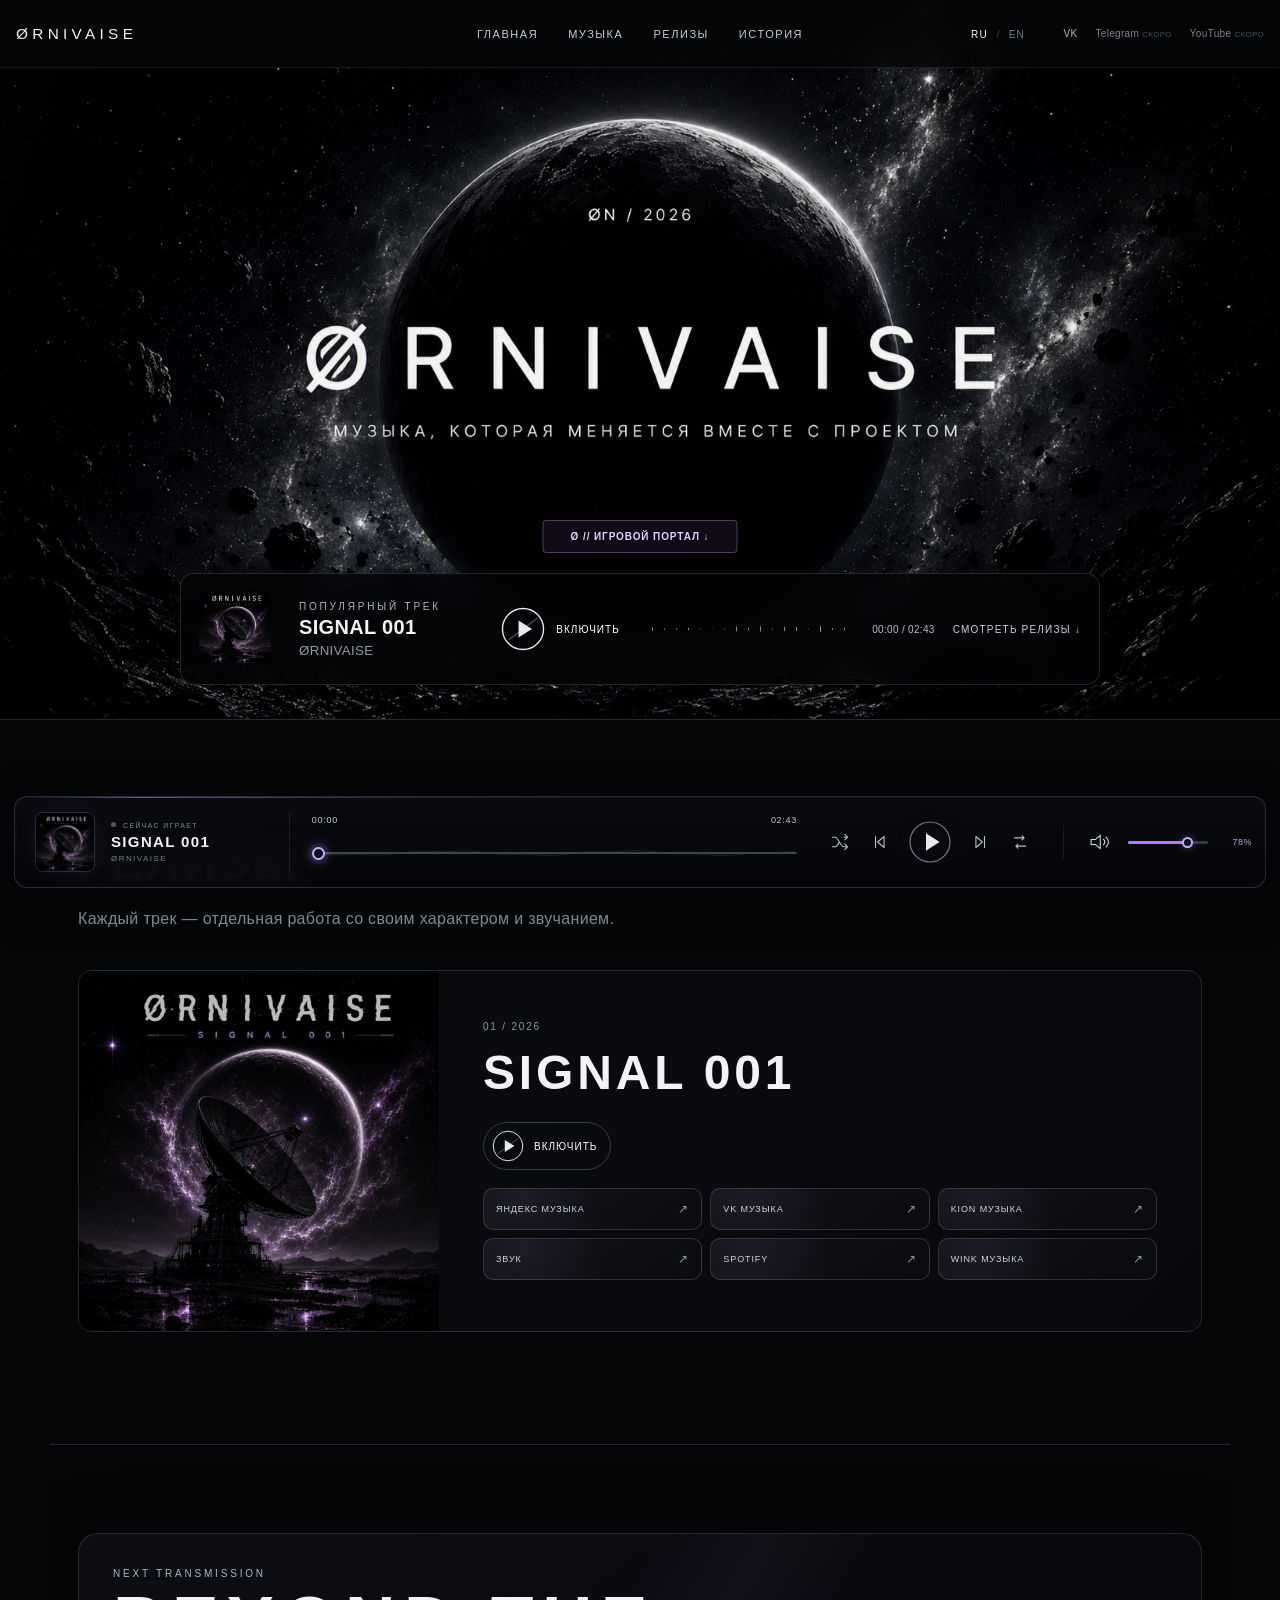
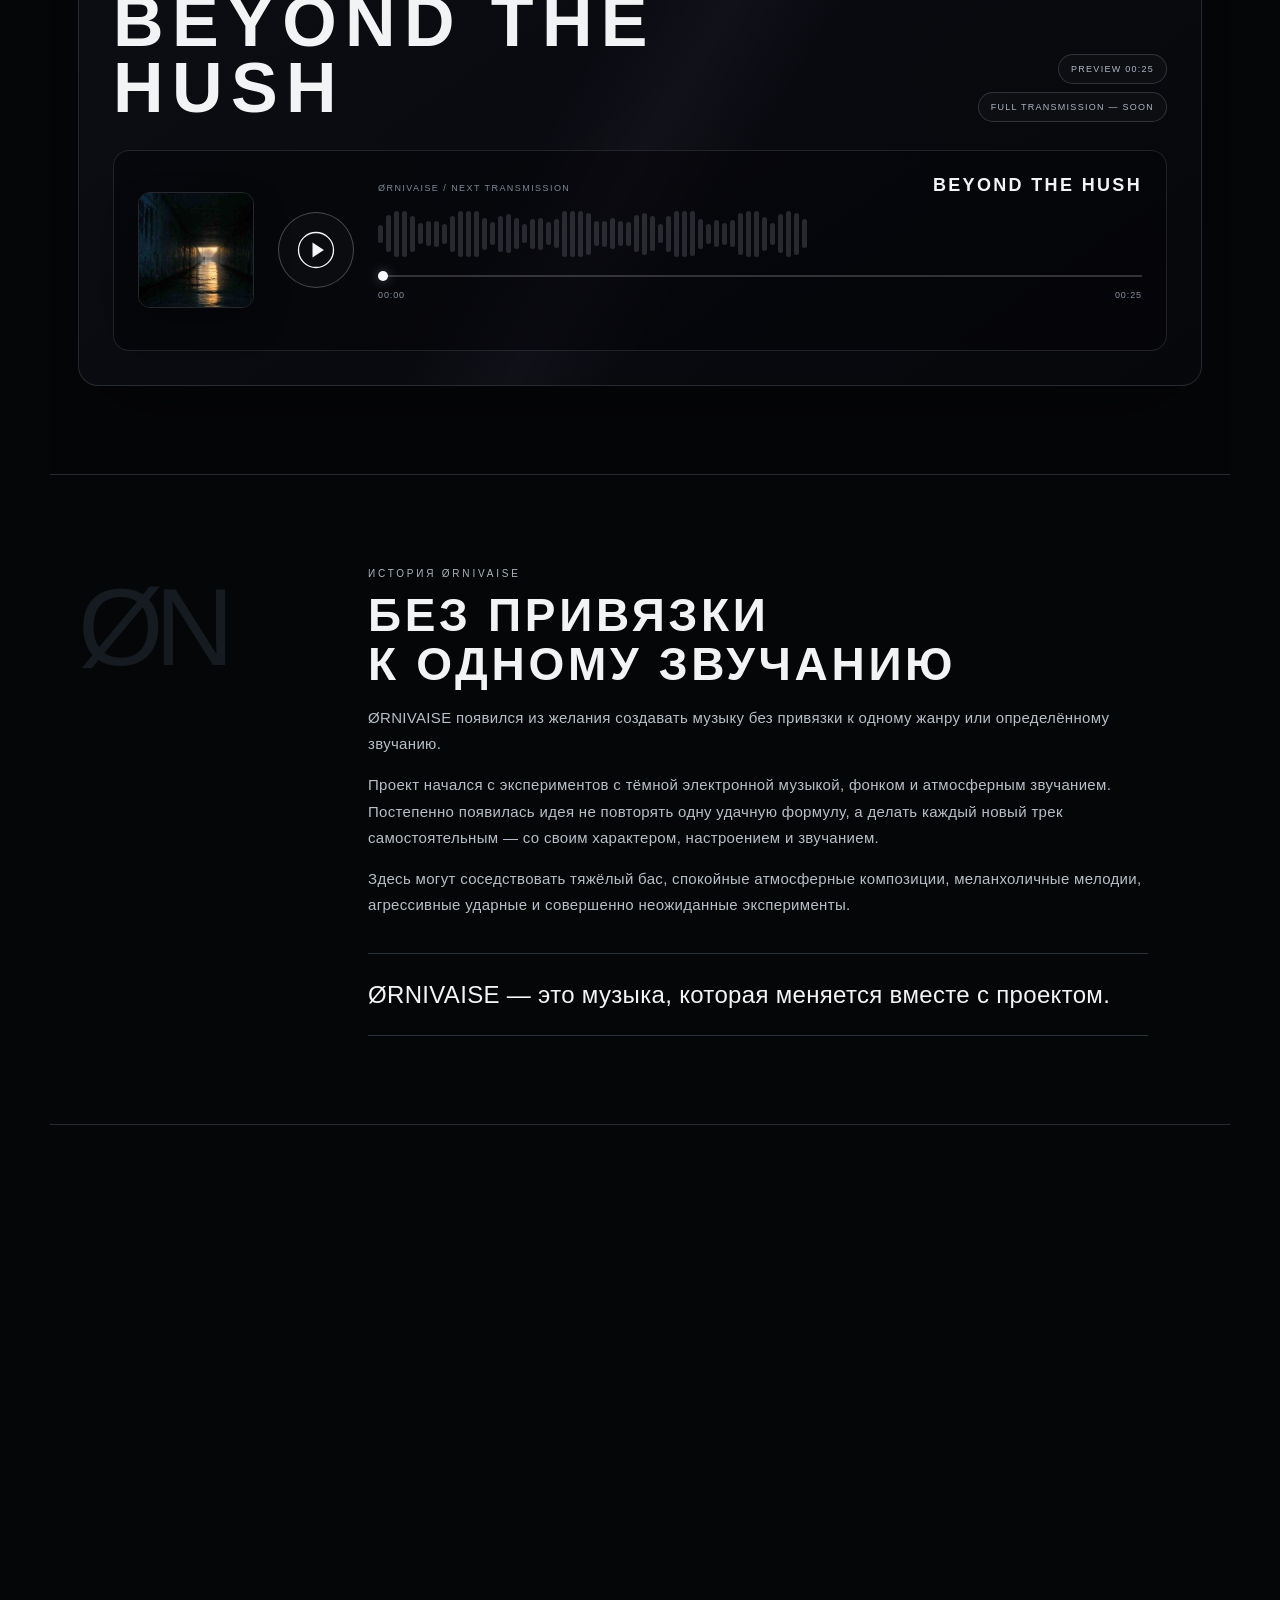
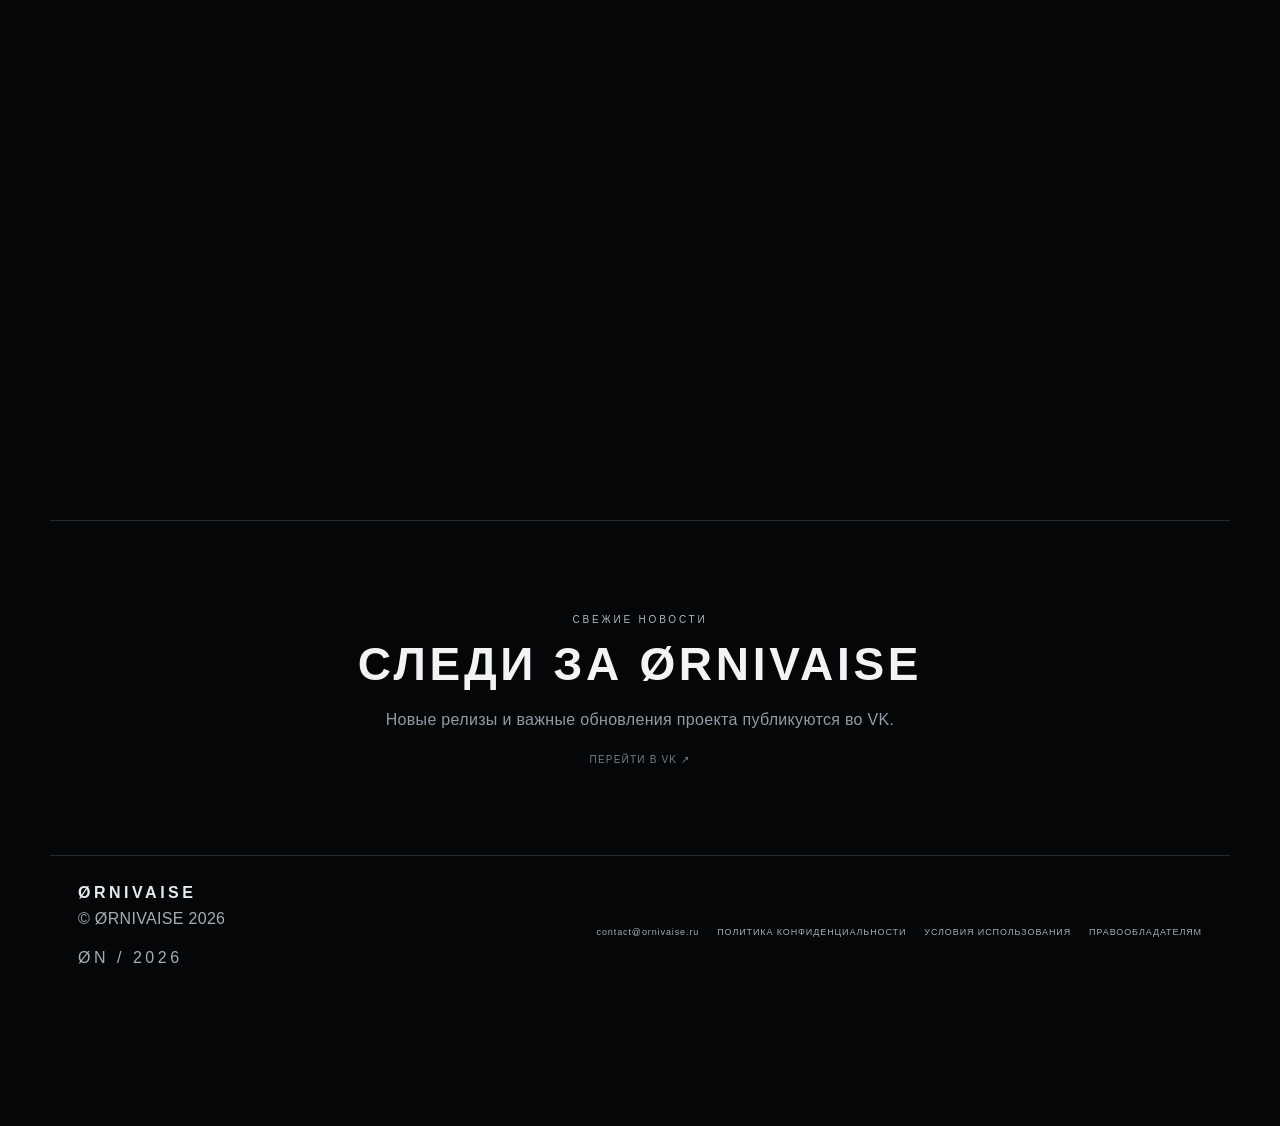
==== index.html @ 8f11653a "Improve saw movement and tidy hazard warning" ====
<!doctype html>
<html lang="ru">
<head>
  <meta charset="utf-8">
  <meta name="viewport" content="width=device-width,initial-scale=1,viewport-fit=cover">
  <meta name="theme-color" content="#050608">
  <meta name="referrer" content="no-referrer">
  <meta http-equiv="Content-Security-Policy" content="default-src 'self' data: blob:; style-src 'unsafe-inline'; img-src 'self' data: blob:; media-src 'self' data: blob:; script-src 'unsafe-inline'; connect-src https://fnomjabadilhfatharve.supabase.co; object-src 'none'; frame-src 'none'; base-uri 'self'; form-action 'none'">
  <title>ØRNIVAISE (ORNIVAISE) — музыка и релизы</title>
  <link rel="canonical" href="https://ornivaise.ru/">
  <meta property="og:url" content="https://ornivaise.ru/">
  <meta property="og:type" content="website">
  <meta property="og:site_name" content="ØRNIVAISE">
  <meta property="og:locale" content="ru_RU">
  <meta name="twitter:card" content="summary_large_image">
  <meta name="twitter:title" content="ØRNIVAISE — музыка и релизы">
  <meta name="twitter:description" content="Официальный сайт музыкального проекта ØRNIVAISE (ORNIVAISE). SIGNAL 001 и тизер BEYOND THE HUSH.">
  <meta name="twitter:image" content="https://ornivaise.ru/og-image.png">
  <meta name="description" content="ØRNIVAISE — музыка без привязки к одному жанру. SIGNAL 001 и следующий трек BEYOND THE HUSH.">
  <meta property="og:title" content="ØRNIVAISE">
  <meta property="og:description" content="Музыка, которая меняется вместе с проектом.">
  <meta property="og:image" content="https://ornivaise.ru/og-image.png">
  <link rel="icon" href="/favicon.ico" sizes="any">
<link rel="icon" type="image/png" sizes="32x32" href="/favicon-32x32.png">
<link rel="icon" type="image/png" sizes="16x16" href="/favicon-16x16.png">
<link rel="apple-touch-icon" sizes="180x180" href="/apple-touch-icon.png">
<link rel="manifest" href="/site.webmanifest">
<link rel="icon" type="image/png" sizes="48x48" href="/favicon-48x48.png">
  <style>
:root{--bg:#050608;--panel:#0a0c10;--line:#252a31;--text:#f1f3f5;--muted:#929aa5;--soft:#c9cfd6;--accent:#dfe5ea}*{box-sizing:border-box}html{scroll-behavior:smooth}body{margin:0;background:var(--bg);color:var(--text);font-family:Arial,Helvetica,sans-serif;letter-spacing:.02em;padding-bottom:104px}a{color:inherit;text-decoration:none}button,input{font:inherit}.site-header{position:fixed;z-index:40;left:0;right:0;top:0;height:68px;display:grid;grid-template-columns:1fr auto 1fr;align-items:center;padding:0 28px;border-bottom:1px solid rgba(255,255,255,.08);background:rgba(5,6,8,.72);backdrop-filter:blur(14px)}.wordmark{font-size:18px;letter-spacing:.28em}.main-nav{display:flex;gap:30px;font-size:11px;letter-spacing:.14em}.main-nav a{color:#c9ced4}.main-nav em,.social-nav em{font-style:normal;color:#666f79;font-size:8px}.social-nav{justify-self:end;display:flex;gap:18px;font-size:10px;color:#b5bbc2}.social-nav span{opacity:.7}.menu-toggle{display:none;background:none;border:0;width:40px;height:40px}.menu-toggle span{display:block;height:1px;background:#fff;margin:7px 0}.hero{position:relative;min-height:720px;padding-top:68px;overflow:hidden;border-bottom:1px solid var(--line)}.hero-bg{position:absolute;inset:68px 0 0;background:url('og-image.png') center/cover no-repeat;transform:scale(1.04);animation:breath 16s ease-in-out infinite alternate}.hero-bg:after{content:"";position:absolute;inset:0;background:linear-gradient(180deg,rgba(4,5,7,.12),rgba(4,5,7,.58) 70%,#050608),radial-gradient(circle at 50% 42%,transparent 0 36%,rgba(4,5,7,.55) 85%)}.hero-noise{position:absolute;inset:68px 0 0;opacity:.08;pointer-events:none;background-image:repeating-radial-gradient(circle at 20% 30%,#fff 0 1px,transparent 1px 4px);mix-blend-mode:soft-light}.hero-copy{position:relative;z-index:2;text-align:center;padding-top:165px}.kicker,.section-label{font-size:10px;letter-spacing:.28em;color:#aeb5bd}.hero-copy h1{font-size:78px;letter-spacing:.08em;margin:12px 0}.hero-sub{font-size:12px;letter-spacing:.25em;color:#d4d8dd}.popular-card{position:absolute;z-index:3;left:50%;bottom:34px;transform:translateX(-50%);width:min(920px,calc(100% - 38px));min-height:112px;border:1px solid rgba(255,255,255,.15);background:rgba(7,9,12,.72);backdrop-filter:blur(18px);display:grid;grid-template-columns:82px 1fr auto 1.2fr auto auto;gap:18px;align-items:center;padding:14px 18px;border-radius:14px}.popular-cover img{width:72px;height:72px;object-fit:cover;border-radius:8px}.popular-info{display:flex;flex-direction:column;gap:4px}.popular-info strong{font-size:20px}.popular-info small{color:var(--muted)}.signal-btn{border:0;background:none;color:#fff;display:flex;align-items:center;gap:8px;cursor:pointer;font-size:10px;letter-spacing:.1em}.signal-btn svg{width:50px;height:50px;fill:none;stroke:#e7ebef;stroke-width:1.5}.signal-btn .play-shape,.signal-btn .pause-shape{fill:#e7ebef;stroke:none}.signal-btn .pause-shape{display:none}.signal-btn .slash{opacity:.35}.signal-btn.playing .play-shape{display:none}.signal-btn.playing .pause-shape{display:block}.popular-progress{height:28px;display:flex;align-items:center}.signal-line{width:100%;height:20px;background:repeating-linear-gradient(90deg,transparent 0 8px,rgba(255,255,255,.55) 8px 9px,transparent 9px 12px);clip-path:polygon(0 48%,5% 40%,9% 60%,13% 28%,16% 58%,20% 34%,24% 67%,28% 42%,32% 55%,36% 31%,40% 65%,44% 38%,48% 57%,52% 27%,56% 68%,60% 42%,64% 59%,68% 33%,72% 62%,76% 44%,80% 56%,84% 35%,88% 64%,92% 43%,96% 58%,100% 49%,100% 51%,96% 42%,92% 57%,88% 36%,84% 65%,80% 44%,76% 56%,72% 38%,68% 67%,64% 41%,60% 58%,56% 32%,52% 73%,48% 43%,44% 62%,40% 35%,36% 69%,32% 45%,28% 58%,24% 33%,20% 66%,16% 42%,13% 72%,9% 40%,5% 60%,0 52%)}.popular-time{font-size:10px;color:#b8bec6}.jump-link{font-size:10px;letter-spacing:.12em;color:#cdd2d8;white-space:nowrap}.section{max-width:1180px;margin:0 auto;padding:88px 28px;border-bottom:1px solid var(--line)}.section-head{max-width:680px;margin-bottom:38px}.section h2{font-size:46px;letter-spacing:.08em;margin:10px 0 12px}.section-head p,.news-section p{color:var(--muted);line-height:1.6}.release-card{display:grid;grid-template-columns:360px 1fr;min-height:360px;border:1px solid var(--line);margin-bottom:24px;background:linear-gradient(135deg,#0a0c10,#07090c);overflow:hidden;border-radius:14px}.release-card.reverse{grid-template-columns:1fr 360px}.release-card.reverse .release-art{order:2}.release-art{width:100%;height:100%;object-fit:cover}.release-body{padding:44px;display:flex;flex-direction:column;justify-content:center}.release-index{font-size:10px;letter-spacing:.18em;color:#8f98a2}.release-body h3{font-size:48px;letter-spacing:.08em;margin:16px 0 24px;line-height:1.05}.release-body p{max-width:580px;color:#b7bec6;line-height:1.6}.release-controls{margin-top:0;display:flex;gap:12px;align-items:center;flex-wrap:wrap}.signal-btn.compact{border:1px solid #343b43;border-radius:999px;padding:5px 13px 5px 6px}.signal-btn.compact svg{width:36px;height:36px}.service-status{border:1px solid #272d34;padding:10px 13px;border-radius:8px;color:#76808b;font-size:9px;letter-spacing:.1em}.story-section{display:grid;grid-template-columns:230px 1fr;gap:60px}.story-number{font-size:110px;letter-spacing:-.08em;color:#161b21;align-self:start}.story-copy{max-width:780px}.story-copy h2{line-height:1.08}.story-copy p{color:#b8bfc7;line-height:1.75;font-size:15px}.story-copy blockquote{margin:34px 0 0;padding:24px 0;border-top:1px solid #2b3138;border-bottom:1px solid #2b3138;font-size:24px;line-height:1.4;color:#f2f4f6}.news-section{text-align:center}.soon-pill{display:inline-flex;border:1px solid #313840;border-radius:999px;padding:10px 16px;font-size:10px;letter-spacing:.14em;color:#858e98;margin:10px}.vk-button{display:inline-flex;border:1px solid #d7dce2;padding:12px 18px;margin:10px;font-size:10px;letter-spacing:.12em}.global-player{position:fixed;z-index:50;left:14px;right:14px;bottom:12px;min-height:80px;border:1px solid #2a3037;background:rgba(7,9,12,.92);backdrop-filter:blur(18px);display:grid;grid-template-columns:58px 1fr auto auto auto 2fr auto;align-items:center;gap:12px;padding:10px 14px;border-radius:14px;box-shadow:0 16px 50px rgba(0,0,0,.45)}.global-player>img{width:56px;height:56px;object-fit:cover;border-radius:8px}.gp-meta{display:flex;flex-direction:column;gap:4px}.gp-meta small{font-size:8px;letter-spacing:.16em;color:#87919b}.gp-meta strong{font-size:13px}.icon-btn,.main-play,.volume-btn{background:none;border:0;color:#fff;cursor:pointer;display:flex;flex-direction:column;align-items:center;gap:2px}.icon-btn svg{width:30px;height:30px;fill:#dfe4e9;stroke:#dfe4e9;stroke-width:1.4}.icon-btn span,.main-play span,.volume-btn span{font-size:7px;letter-spacing:.1em;color:#919aa4}.main-play svg{width:44px;height:44px;fill:none;stroke:#e7ebef;stroke-width:1.5}.main-play .play-shape,.main-play .pause-shape{fill:#e7ebef;stroke:none}.main-play .pause-shape{display:none}.main-play.playing .play-shape{display:none}.main-play.playing .pause-shape{display:block}.gp-progress{display:grid;grid-template-columns:42px 1fr 42px;gap:8px;align-items:center;font-size:8px;color:#a9b0b8}.gp-progress input{width:100%;appearance:none;height:2px;background:#4c555e}.gp-progress input::-webkit-slider-thumb{appearance:none;width:10px;height:10px;border-radius:50%;background:#fff}.volume-btn svg{width:34px;height:34px;fill:none;stroke:#dfe4e9;stroke-width:1.7}.volume-btn .mute-slash{display:none}.volume-btn.muted .waves{display:none}.volume-btn.muted .mute-slash{display:block}footer{min-height:130px;display:flex;justify-content:space-between;align-items:center;gap:20px;padding:28px;max-width:1180px;margin:0 auto;color:#a5adb5}footer>div:first-child{display:flex;flex-direction:column;gap:8px}footer strong{letter-spacing:.22em;color:#e7eaed}.footer-links{display:flex;flex-wrap:wrap;justify-content:flex-end;gap:18px;font-size:9px;letter-spacing:.1em}@keyframes breath{from{transform:scale(1.04)}to{transform:scale(1.095)}}
@media(max-width:900px){body{padding-bottom:128px}.site-header{grid-template-columns:1fr auto;height:60px;padding:0 16px}.main-nav{position:absolute;top:60px;left:0;right:0;display:none;flex-direction:column;background:#07090c;padding:20px;border-bottom:1px solid #252b31}.main-nav.open{display:flex}.social-nav{display:none}.menu-toggle{display:block}.hero{min-height:660px;padding-top:60px}.hero-bg,.hero-noise{inset:60px 0 0}.hero-copy{padding-top:150px}.hero-copy h1{font-size:48px}.hero-sub{font-size:9px}.popular-card{grid-template-columns:64px 1fr auto;bottom:18px}.popular-progress,.popular-time,.jump-link{display:none}.popular-cover img{width:58px;height:58px}.section{padding:64px 18px}.release-card,.release-card.reverse{grid-template-columns:1fr}.release-card.reverse .release-art{order:0}.release-art{aspect-ratio:1/1;height:auto}.release-body{padding:28px}.release-body h3{font-size:30px}.story-section{grid-template-columns:1fr}.story-number{display:none}.global-player{grid-template-columns:48px 1fr auto auto auto;bottom:8px}.global-player>img{width:46px;height:46px}.gp-progress{grid-column:1/-1;order:2}.volume-btn{display:none}.icon-btn span,.main-play span{display:none}.footer-links{flex-direction:column}footer{align-items:flex-start;flex-direction:column}}
@media(max-width:520px){.hero{min-height:590px}.hero-copy{padding:120px 14px 0}.hero-copy h1{font-size:36px}.popular-card{width:calc(100% - 18px);padding:10px;gap:9px}.signal-btn span{display:none}.section h2{font-size:32px}.story-copy blockquote{font-size:20px}.footer-links{font-size:8px}}


/* v10.1 — cinematic hero motion */
.hero-bg{
  --mx:0px;
  --my:0px;
  --zoom:1.045;
  transform:translate3d(var(--mx),var(--my),0) scale(var(--zoom));
  will-change:transform,filter;
  animation:heroCinematicZoom 22s ease-in-out infinite alternate;
}
.hero-glow{position:absolute;inset:68px 0 0;pointer-events:none;z-index:1;
  background:radial-gradient(circle at 50% 43%,rgba(235,241,246,.16) 0%,rgba(205,216,226,.07) 11%,rgba(255,255,255,0) 35%);
  mix-blend-mode:screen;opacity:.38;filter:blur(10px);animation:heroGlowBreath 7.5s ease-in-out infinite alternate;will-change:opacity,transform}
.hero-particles{position:absolute;inset:68px 0 0;z-index:1;overflow:hidden;pointer-events:none}
.hero-particles i{position:absolute;width:1px;height:1px;border-radius:50%;background:#fff;opacity:.16;box-shadow:0 0 6px rgba(255,255,255,.28);animation:particleDrift var(--dur,18s) linear infinite;animation-delay:var(--delay,0s)}
.hero-copy,.popular-card{z-index:4}
.hero-noise{z-index:2}
.hero-wave{transition:opacity .3s ease,filter .3s ease}
.hero-wave.is-playing{animation:wavePulse .72s ease-in-out infinite alternate;filter:drop-shadow(0 0 4px rgba(255,255,255,.18))}

@keyframes heroCinematicZoom{
  0%{transform:translate3d(var(--mx),var(--my),0) scale(1.045);filter:saturate(.94) contrast(1.02) brightness(.98)}
  100%{transform:translate3d(var(--mx),var(--my),0) scale(1.095);filter:saturate(.98) contrast(1.05) brightness(1.02)}
}
@keyframes heroGlowBreath{
  0%{opacity:.23;transform:scale(.98)}
  100%{opacity:.48;transform:scale(1.04)}
}
@keyframes particleDrift{
  0%{transform:translate3d(0,16px,0);opacity:0}
  12%{opacity:.18}
  75%{opacity:.10}
  100%{transform:translate3d(var(--dx,24px),-90px,0);opacity:0}
}
@keyframes wavePulse{
  from{opacity:.46;transform:scaleY(.74)}
  to{opacity:.95;transform:scaleY(1.12)}
}

@media (prefers-reduced-motion: reduce){
  .hero-bg,.hero-glow,.hero-particles i,.hero-wave.is-playing{animation:none!important}
  .hero-bg{transform:scale(1.045)!important}
}
@media(max-width:900px){
  .hero-glow,.hero-particles{inset:60px 0 0}
  .hero-bg{animation-duration:30s}
  .hero-glow{opacity:.22;animation-duration:10s}
  .hero-particles i:nth-child(n+10){display:none}
}
@media(max-width:520px){
  .hero-bg{animation:heroMobileZoom 32s ease-in-out infinite alternate}
  .hero-glow{opacity:.16;filter:blur(14px)}
  .hero-particles i:nth-child(n+7){display:none}
}
@keyframes heroMobileZoom{
  from{transform:scale(1.035);filter:brightness(.98)}
  to{transform:scale(1.065);filter:brightness(1.01)}
}

/* v11.1 — clean hero + hidden ØN easter egg */
.hero-copy-accessible{
  position:absolute!important;width:1px!important;height:1px!important;padding:0!important;margin:-1px!important;
  overflow:hidden!important;clip:rect(0 0 0 0)!important;clip-path:inset(50%)!important;white-space:nowrap!important;border:0!important;
}
.hero-bg{background-position:center center}
.easter-hotspot{
  position:absolute;z-index:6;left:50%;top:29.5%;transform:translate(-50%,-50%);
  width:116px;height:38px;border:0;background:transparent;cursor:default;padding:0;
}
.easter-hotspot.arm{cursor:pointer}
.easter-hotspot.pulse:after{content:"";position:absolute;inset:7px 20px;border:1px solid rgba(255,255,255,.28);border-radius:999px;animation:easterHint .5s ease}
.easter-overlay{position:fixed;z-index:100;inset:0;display:grid;place-items:center;background:rgba(2,3,5,.94);backdrop-filter:blur(18px);opacity:0;visibility:hidden;transition:opacity .35s ease,visibility .35s ease}
.easter-overlay.open{opacity:1;visibility:visible}
.easter-grid{position:absolute;inset:0;opacity:.12;background-image:linear-gradient(rgba(255,255,255,.08) 1px,transparent 1px),linear-gradient(90deg,rgba(255,255,255,.08) 1px,transparent 1px);background-size:42px 42px;mask-image:radial-gradient(circle at center,#000 0 35%,transparent 72%)}
.easter-panel{position:relative;width:min(620px,calc(100% - 32px));padding:52px 36px;text-align:center;border:1px solid rgba(255,255,255,.16);background:radial-gradient(circle at 50% 30%,rgba(255,255,255,.045),transparent 45%),#050608;box-shadow:0 30px 100px rgba(0,0,0,.65)}
.easter-code{font-size:10px;letter-spacing:.34em;color:#8e98a2}.easter-panel h2{margin:18px 0 28px;font-size:32px;letter-spacing:.16em;font-weight:500}.easter-panel p{font-size:9px;letter-spacing:.28em;color:#7f8993;margin:22px 0 30px}.easter-wave{height:46px;background:repeating-linear-gradient(90deg,transparent 0 7px,rgba(255,255,255,.7) 7px 8px,transparent 8px 11px);clip-path:polygon(0 49%,4% 40%,8% 56%,12% 20%,16% 62%,20% 30%,24% 72%,28% 39%,32% 58%,36% 25%,40% 70%,44% 36%,48% 61%,52% 18%,56% 76%,60% 40%,64% 63%,68% 29%,72% 71%,76% 42%,80% 59%,84% 31%,88% 66%,92% 39%,96% 57%,100% 49%,100% 51%,96% 43%,92% 61%,88% 34%,84% 69%,80% 41%,76% 58%,72% 29%,68% 71%,64% 37%,60% 60%,56% 24%,52% 82%,48% 39%,44% 64%,40% 30%,36% 75%,32% 42%,28% 61%,24% 28%,20% 70%,16% 38%,12% 80%,8% 44%,4% 60%,0 51%);animation:easterWave 1s ease-in-out infinite alternate}
.easter-close{border:1px solid #313840;background:transparent;color:#dce1e6;padding:11px 18px;font-size:9px;letter-spacing:.18em;cursor:pointer}
body.easter-open{overflow:hidden}
@keyframes easterWave{from{opacity:.32;transform:scaleY(.68)}to{opacity:.9;transform:scaleY(1.08)}}
@keyframes easterHint{from{opacity:0;transform:scale(.8)}to{opacity:1;transform:scale(1.05)}}
@media(max-width:900px){.easter-hotspot{top:30%;width:100px;height:34px}.easter-panel{padding:42px 24px}.easter-panel h2{font-size:23px}}
@media(max-width:520px){.easter-hotspot{top:28.5%;width:90px;height:32px}.easter-panel h2{font-size:19px;line-height:1.45}.easter-wave{height:36px}}

/* v11.2 — horizontal playback indicator 5.4 */
body{padding-bottom:118px}
.global-player.player-54{
  min-height:92px;
  grid-template-columns:minmax(230px,1.05fr) minmax(280px,2fr) auto minmax(170px,.75fr);
  gap:22px;
  padding:12px 20px;
  border:1px solid rgba(171,151,255,.22);
  border-radius:13px;
  background:linear-gradient(180deg,rgba(10,11,15,.95),rgba(5,6,9,.94));
  box-shadow:0 14px 50px rgba(0,0,0,.48),inset 0 1px 0 rgba(255,255,255,.035);
  overflow:hidden;
}
.global-player.player-54:before{
  content:"";position:absolute;left:18px;right:18px;top:0;height:1px;
  background:linear-gradient(90deg,transparent,rgba(175,145,255,.72) 9%,rgba(255,255,255,.14) 28%,transparent 48%);
  opacity:.72;pointer-events:none
}
.gp-track{display:grid;grid-template-columns:62px minmax(0,1fr);align-items:center;gap:14px;min-width:0;padding-right:18px;border-right:1px solid rgba(255,255,255,.08)}
.global-player.player-54 .gp-track>img{width:60px;height:60px;object-fit:cover;border-radius:8px;border:1px solid rgba(184,161,255,.22);box-shadow:0 0 20px rgba(153,116,255,.08)}
.player-54 .gp-meta{min-width:0}.player-54 .gp-meta small{font-size:7px;letter-spacing:.19em;color:#7e8791}.player-54 .gp-meta strong{font-size:15px;letter-spacing:.09em;white-space:nowrap;overflow:hidden;text-overflow:ellipsis}.player-54 .gp-meta span{font-size:8px;letter-spacing:.18em;color:#767e88}
.gp-timeline{position:relative;min-width:0;padding:5px 0 0}
.gp-time-row{display:flex;justify-content:space-between;font-size:9px;letter-spacing:.08em;color:#c2c7ce;margin-bottom:7px}
.gp-wave-track{position:absolute;left:0;right:0;top:34px;height:18px;overflow:hidden;pointer-events:none;opacity:.7}
.gp-wave-track:before{content:"";position:absolute;inset:0;background:repeating-linear-gradient(90deg,transparent 0 6px,rgba(229,225,242,.38) 6px 7px,transparent 7px 9px);clip-path:polygon(0 49%,4% 44%,8% 57%,12% 32%,16% 65%,20% 38%,24% 73%,28% 29%,32% 62%,36% 44%,40% 69%,44% 31%,48% 59%,52% 42%,56% 76%,60% 37%,64% 66%,68% 45%,72% 61%,76% 34%,80% 72%,84% 40%,88% 58%,92% 46%,96% 64%,100% 49%,100% 51%,96% 36%,92% 54%,88% 42%,84% 60%,80% 28%,76% 66%,72% 39%,68% 55%,64% 34%,60% 63%,56% 24%,52% 58%,48% 41%,44% 69%,40% 31%,36% 56%,32% 38%,28% 71%,24% 27%,20% 62%,16% 35%,12% 68%,8% 43%,4% 56%,0 51%)}
.gp-wave-track span{position:absolute;left:0;top:0;bottom:0;width:0;background:linear-gradient(90deg,rgba(139,102,231,.16),rgba(196,168,255,.36));filter:drop-shadow(0 0 5px rgba(168,130,255,.42))}
.gp-wave-track i{position:absolute;width:1px;top:1px;bottom:1px;left:0;background:#d8c7ff;box-shadow:0 0 10px #b990ff;opacity:.9}
.gp-seek{position:relative;z-index:2;width:100%;appearance:none;height:34px;margin:4px 0 0;background:transparent;cursor:pointer}
.gp-seek::-webkit-slider-runnable-track{height:2px;background:linear-gradient(90deg,rgba(177,142,255,.92) 0 var(--seek,0%),#40444b var(--seek,0%) 100%);border-radius:99px}
.gp-seek::-webkit-slider-thumb{appearance:none;width:13px;height:13px;margin-top:-5.5px;border-radius:50%;background:#0a0b0f;border:2px solid #c6adff;box-shadow:0 0 0 4px rgba(174,137,255,.08),0 0 13px rgba(174,137,255,.55)}
.gp-seek::-moz-range-track{height:2px;background:#40444b}.gp-seek::-moz-range-progress{height:2px;background:#b48cff}.gp-seek::-moz-range-thumb{width:11px;height:11px;border-radius:50%;background:#0a0b0f;border:2px solid #c6adff}
.gp-actions{display:flex;align-items:center;gap:7px;padding:0 4px;white-space:nowrap}
.player-tool{width:34px;height:34px;padding:0;border:0;background:transparent;color:#b8bec6;display:grid;place-items:center;cursor:pointer;border-radius:8px;transition:.2s ease}
.player-tool svg{width:22px;height:22px;fill:none;stroke:currentColor;stroke-width:1.6;stroke-linecap:round;stroke-linejoin:round}.player-tool:hover,.player-tool.active{color:#e8dcff;background:rgba(171,132,255,.08)}
.player-54 .main-play{width:50px;height:50px;display:grid;place-items:center;position:relative;padding:0}.player-54 .main-play svg{width:48px;height:48px;filter:drop-shadow(0 0 9px rgba(164,126,255,.13))}.player-54 .main-play span{position:absolute;opacity:0;pointer-events:none}.player-54 .main-play svg circle{stroke:#817492}.player-54 .main-play:hover svg circle{stroke:#c7b1ff}
.gp-volume{display:grid;grid-template-columns:36px minmax(80px,1fr) 38px;align-items:center;gap:8px;padding-left:18px;border-left:1px solid rgba(255,255,255,.08)}
.player-54 .volume-btn{width:34px;height:34px;padding:0;display:grid;place-items:center}.player-54 .volume-btn svg{width:28px;height:28px}.player-54 .volume-btn span{display:none}
.gp-volume input{width:100%;appearance:none;height:22px;background:transparent;cursor:pointer}.gp-volume input::-webkit-slider-runnable-track{height:3px;border-radius:99px;background:linear-gradient(90deg,#aa7dff 0 var(--vol,78%),#353943 var(--vol,78%) 100%)}.gp-volume input::-webkit-slider-thumb{appearance:none;width:11px;height:11px;margin-top:-4px;border-radius:50%;background:#0a0b0f;border:2px solid #c4a9ff;box-shadow:0 0 9px rgba(173,132,255,.42)}.gp-volume input::-moz-range-track{height:3px;background:#353943}.gp-volume input::-moz-range-progress{height:3px;background:#aa7dff}.gp-volume input::-moz-range-thumb{width:9px;height:9px;border-radius:50%;background:#0a0b0f;border:2px solid #c4a9ff}
#volumeValue{font-size:9px;color:#b8a2ea;letter-spacing:.06em;text-align:right}
@media(max-width:980px){body{padding-bottom:150px}.global-player.player-54{grid-template-columns:minmax(190px,1fr) minmax(240px,1.8fr) auto;gap:14px}.gp-volume{grid-column:2/4;border-left:0;padding-left:0;margin-top:-6px}.gp-actions{grid-row:1/3;grid-column:3}.gp-track{grid-row:1/3}.gp-timeline{align-self:end}}
@media(max-width:700px){body{padding-bottom:178px}.global-player.player-54{left:8px;right:8px;bottom:8px;grid-template-columns:1fr auto;gap:8px 12px;padding:9px 11px}.gp-track{grid-column:1;border-right:0;padding-right:0;grid-template-columns:48px minmax(0,1fr)}.global-player.player-54 .gp-track>img{width:46px;height:46px}.player-54 .gp-meta small{display:none}.player-54 .gp-meta strong{font-size:12px}.gp-actions{grid-column:2;grid-row:1;gap:2px}.player-tool{display:none}.gp-actions #prevBtn,.gp-actions #nextBtn{display:grid;width:30px;height:30px}.player-54 .main-play{width:42px;height:42px}.player-54 .main-play svg{width:41px;height:41px}.gp-timeline{grid-column:1/-1;grid-row:2;padding-top:0}.gp-time-row{font-size:8px;margin-bottom:0}.gp-wave-track{top:26px;height:13px}.gp-seek{height:27px;margin:0}.gp-volume{grid-column:1/-1;grid-row:3;margin:0;padding:0;border:0;grid-template-columns:30px 1fr 36px}.player-54 .volume-btn{display:grid}.player-54 .volume-btn svg{width:24px;height:24px}}

/* v11.5 PREVIEW — new cinematic hero + approved dark newsletter CTA */
.hero{
  min-height: min(860px, 82vw);
  background:#020305;
}
.hero-bg{
  background-image:
    linear-gradient(to bottom, rgba(0,0,0,.05) 0%, rgba(0,0,0,.03) 58%, rgba(0,0,0,.35) 100%),
    url("og-image.png") !important;
  background-size: cover !important;
  background-position: center center !important;
  filter:none !important;
}
/* The preview artwork already contains the wordmark and tagline.
   Hide the HTML copy to prevent duplicated ØRNIVAISE text. */
.hero-copy{
  display:none !important;
}
.hero-glow{
  opacity:.16 !important;
  background:radial-gradient(circle at 50% 38%,rgba(255,255,255,.14),transparent 34%) !important;
}
.hero-noise{opacity:.11 !important}

/* Keep the real interactive popular-track card available without competing with the artwork. */
.popular-card{
  background:rgba(4,5,7,.78) !important;
  backdrop-filter:blur(15px);
  border-color:rgba(255,255,255,.13) !important;
}

/* Newsletter CTA approved dark treatment */
.newsletter-row{
  background:#050608 !important;
  border-color:#343b44 !important;
}
.newsletter-row button{
  background:#07090c !important;
  color:#cfd4da !important;
  border-left:1px solid #343b44 !important;
  font-weight:500 !important;
}
.newsletter-row button:hover{
  background:#0d1014 !important;
  color:#fff !important;
  border-color:#69727c !important;
}
.newsletter-row input{
  background:#050608 !important;
}

@media(max-width:900px){
  .hero{
    min-height:620px;
  }
  .hero-bg{
    background-size:cover !important;
    background-position:center center !important;
  }
}
@media(max-width:620px){
  .newsletter-row button{
    border-left:0 !important;
    border-top:1px solid #343b44 !important;
  }
}


/* v11.5 PREVIEW — hero zoom-out adjustment */
.hero{
  overflow:hidden;
  background:#020305 !important;
}
.hero-bg{
  background-size: 88% auto !important;
  background-repeat:no-repeat !important;
  background-position:center center !important;
  transform:none !important;
}
@media (max-width:900px){
  .hero-bg{
    background-size:auto 82% !important;
    background-position:center center !important;
  }
}
@media (max-width:620px){
  .hero-bg{
    background-size:auto 72% !important;
    background-position:center 46% !important;
  }
}


/* v11.6 PREVIEW — hero displayed like the source artwork, without crop */
.hero{
  position:relative !important;
  min-height:0 !important;
  height:auto !important;
  aspect-ratio: 16 / 9 !important;
  background:#000 !important;
  overflow:hidden !important;
}
.hero-bg{
  position:absolute !important;
  inset:0 !important;
  background-image:url("og-image.png") !important;
  background-size:contain !important;
  background-repeat:no-repeat !important;
  background-position:center center !important;
  transform:none !important;
  filter:none !important;
}
.hero-copy{
  display:none !important;
}
.hero-glow{
  display:none !important;
}
@media(max-width:900px){
  .hero{
    aspect-ratio:16 / 9 !important;
    min-height:0 !important;
  }
  .hero-bg{
    background-size:contain !important;
    background-position:center center !important;
  }
}
@media(max-width:620px){
  .hero{
    aspect-ratio:16 / 9 !important;
  }
  .hero-bg{
    background-size:contain !important;
    background-position:center center !important;
  }
}


/* v11.7 PREVIEW — approved clean hero + depth particles */
.hero{
  position:relative !important;
  min-height:0 !important;
  aspect-ratio:16 / 9 !important;
  background:#000 !important;
  overflow:hidden !important;
}
.hero-bg{
  position:absolute !important;
  inset:0 !important;
  background-image:url("og-image.png") !important;
  background-size:cover !important;
  background-position:center center !important;
  transform:translate3d(var(--mx,0),var(--my,0),0) scale(1.015) !important;
  filter:none !important;
  animation:heroSlowBreath 24s ease-in-out infinite alternate !important;
}
.hero-bg::after{
  content:"";
  position:absolute;
  inset:0;
  background:radial-gradient(circle at 50% 45%,transparent 0 50%,rgba(0,0,0,.18) 100%);
}
.hero-copy,.hero-glow{display:none !important}
.hero-noise{opacity:.035 !important;inset:0 !important}

/* three depth layers of tiny particles */
.hero-particles{
  position:absolute !important;
  inset:0 !important;
  z-index:2 !important;
  overflow:hidden !important;
  pointer-events:none !important;
}
.hero-particles i{
  position:absolute;
  border-radius:50%;
  background:rgba(255,255,255,.9);
  opacity:var(--op,.22);
  box-shadow:0 0 var(--blur,5px) rgba(255,255,255,.42);
  animation:spaceDrift var(--dur,24s) linear infinite;
  animation-delay:var(--delay,0s);
  will-change:transform,opacity;
}
@keyframes spaceDrift{
  0%{
    transform:translate3d(0,18px,0) scale(var(--scale,.7));
    opacity:0;
  }
  12%{opacity:var(--op,.22)}
  88%{opacity:var(--op,.22)}
  100%{
    transform:translate3d(var(--dx,35px),-70px,0) scale(calc(var(--scale,.7) * 1.08));
    opacity:0;
  }
}
@keyframes heroSlowBreath{
  from{filter:brightness(.96); transform:translate3d(var(--mx,0),var(--my,0),0) scale(1.012)}
  to{filter:brightness(1.04); transform:translate3d(var(--mx,0),var(--my,0),0) scale(1.025)}
}

@media(max-width:900px){
  .hero{aspect-ratio:16 / 9 !important;min-height:0 !important}
  .hero-bg{background-size:cover !important;background-position:center !important}
}
@media(max-width:620px){
  .hero{
    aspect-ratio:auto !important;
    height:520px !important;
  }
  .hero-bg{
    background-size:auto 100% !important;
    background-position:center center !important;
  }
}
@media(prefers-reduced-motion:reduce){
  .hero-bg,.hero-particles i{animation:none !important}
  .hero-particles{display:none !important}
}


/* v11.8 PREVIEW — stronger, more noticeable hero motion */
.hero-bg{
  animation:heroStrongBreath 16s ease-in-out infinite alternate !important;
  transform:translate3d(var(--mx,0),var(--my,0),0) scale(1.025) !important;
}
@keyframes heroStrongBreath{
  0%{
    filter:brightness(.93) contrast(1.02);
    transform:translate3d(calc(var(--mx,0) * .65),calc(var(--my,0) * .65),0) scale(1.018);
  }
  50%{
    filter:brightness(1.035) contrast(1.05);
  }
  100%{
    filter:brightness(1.08) contrast(1.07);
    transform:translate3d(calc(var(--mx,0) * 1.2),calc(var(--my,0) * 1.2),0) scale(1.045);
  }
}

.hero-particles i{
  animation-name:spaceDriftStrong !important;
}
@keyframes spaceDriftStrong{
  0%{
    transform:translate3d(calc(var(--dx,50px) * -.35),85px,0) scale(var(--scale,.8));
    opacity:0;
  }
  8%{opacity:var(--op,.3)}
  82%{opacity:var(--op,.3)}
  100%{
    transform:translate3d(var(--dx,70px),-165px,0) scale(calc(var(--scale,.8) * 1.18));
    opacity:0;
  }
}

/* rare foreground particles, clearly visible */
.hero-particles i.foreground{
  width:3.6px !important;
  height:3.6px !important;
  opacity:.48 !important;
  filter:blur(.15px);
  box-shadow:0 0 12px rgba(255,255,255,.65),0 0 26px rgba(255,255,255,.20);
}

/* soft traveling light sweep to make the scene feel alive */
.hero::after{
  content:"";
  position:absolute;
  z-index:2;
  inset:-20% -40%;
  pointer-events:none;
  background:
    linear-gradient(108deg,
      transparent 38%,
      rgba(255,255,255,.015) 46%,
      rgba(255,255,255,.07) 50%,
      rgba(255,255,255,.018) 54%,
      transparent 62%);
  transform:translateX(-40%);
  animation:heroLightSweep 14s ease-in-out infinite;
  mix-blend-mode:screen;
}
@keyframes heroLightSweep{
  0%,18%{transform:translateX(-42%);opacity:0}
  34%{opacity:.65}
  63%{opacity:.42}
  82%,100%{transform:translateX(42%);opacity:0}
}

@media(max-width:620px){
  .hero::after{opacity:.42}
}
@media(prefers-reduced-motion:reduce){
  .hero::after{display:none !important}
}


/* v11.9 — clean VK link in newsletter */
.news-social a,
.news-social .vk-link{
  border:0 !important;
  outline:0 !important;
  background:transparent !important;
  padding:0 !important;
  min-width:0 !important;
  height:auto !important;
  box-shadow:none !important;
  color:#737d88 !important;
  text-decoration:none !important;
  transition:color .25s ease, opacity .25s ease !important;
}
.news-social a:hover,
.news-social .vk-link:hover{
  color:#f2f4f6 !important;
  background:transparent !important;
}


/* v11.10 FIX — actual newsletter VK element is .vk-button */
.news-alt .vk-button{
  display:inline !important;
  width:auto !important;
  min-width:0 !important;
  height:auto !important;
  padding:0 !important;
  margin:0 !important;
  border:none !important;
  outline:none !important;
  border-radius:0 !important;
  background:transparent !important;
  box-shadow:none !important;
  color:#737d88 !important;
  line-height:inherit !important;
  text-decoration:none !important;
  transition:color .25s ease !important;
}
.news-alt .vk-button:hover,
.news-alt .vk-button:focus{
  border:none !important;
  outline:none !important;
  background:transparent !important;
  box-shadow:none !important;
  color:#f2f4f6 !important;
}


/* =========================================================
   ØRNIVAISE v11.11 EXPERIMENTAL
   Real audio-reactive hero + live player visualizer
   ========================================================= */

/* Per-release accent is deliberately subtle: the site stays black/graphite. */
body[data-track-theme="signal001"]{
  --track-accent: 226,232,238;
  --track-accent-soft: 173,187,199;
}
body[data-track-theme="echo"]{
  --track-accent: 185,206,222;
  --track-accent-soft: 120,151,176;
}
body[data-track-theme="fractured"]{
  --track-accent: 230,230,226;
  --track-accent-soft: 160,160,154;
}
body[data-track-theme="afterimage"]{
  --track-accent: 210,148,103;
  --track-accent-soft: 146,91,58;
}

/* Hero receives live values from JS:
   --audio-energy 0..1, --audio-bass 0..1, --audio-high 0..1 */
.hero{
  --audio-energy:0;
  --audio-bass:0;
  --audio-high:0;
}
.hero-bg{
  transition:filter .22s linear !important;
  filter:
    brightness(calc(.96 + var(--audio-energy) * .12))
    contrast(calc(1.02 + var(--audio-bass) * .08))
    saturate(calc(.92 + var(--audio-high) * .12)) !important;
}
.hero::before{
  content:"";
  position:absolute;
  inset:0;
  z-index:2;
  pointer-events:none;
  opacity:calc(.035 + var(--audio-energy) * .16);
  background:
    radial-gradient(circle at 50% 46%,
      rgba(var(--track-accent),calc(.02 + var(--audio-bass) * .12)) 0%,
      rgba(var(--track-accent),calc(.008 + var(--audio-energy) * .05)) 30%,
      transparent 62%);
  mix-blend-mode:screen;
  transition:opacity .16s linear;
}

/* Existing particles become music-reactive without changing their flight path. */
.hero-particles{
  opacity:calc(.72 + var(--audio-high) * .28);
  filter:brightness(calc(1 + var(--audio-energy) * .45));
}
.hero-particles i{
  box-shadow:
    0 0 calc(4px + var(--audio-high) * 9px)
    rgba(var(--track-accent),calc(.18 + var(--audio-high) * .34)) !important;
}

/* A subtle ring pulse around the hero center on bass hits. */
.hero-audio-ring{
  position:absolute;
  z-index:3;
  left:50%;
  top:48%;
  width:38%;
  aspect-ratio:1/1;
  transform:translate(-50%,-50%) scale(calc(.985 + var(--audio-bass) * .045));
  border-radius:50%;
  border:1px solid rgba(var(--track-accent),calc(.015 + var(--audio-bass) * .13));
  box-shadow:
    0 0 calc(8px + var(--audio-bass) * 34px)
    rgba(var(--track-accent),calc(.01 + var(--audio-bass) * .075));
  pointer-events:none;
  opacity:calc(.25 + var(--audio-bass) * .75);
  transition:border-color .09s linear, box-shadow .09s linear;
}

/* Live audio visualizer replaces the purely decorative waveform visually.
   The old progress fill and playhead remain usable on top. */
.gp-wave-track{
  isolation:isolate;
}
.gp-live-viz{
  position:absolute;
  inset:0;
  width:100%;
  height:100%;
  display:block;
  z-index:0;
  opacity:.92;
}
.gp-wave-track:before{
  opacity:.15 !important;
  z-index:0;
}
.gp-wave-track span{
  z-index:2;
  mix-blend-mode:screen;
  background:linear-gradient(
    90deg,
    rgba(var(--track-accent-soft),.10),
    rgba(var(--track-accent),.36)
  ) !important;
}
.gp-wave-track i{
  z-index:3;
  background:rgba(var(--track-accent),.95) !important;
  box-shadow:0 0 10px rgba(var(--track-accent),.72) !important;
}

/* Tiny active indicator near "СЕЙЧАС ИГРАЕТ". */
.player-54 .gp-meta small::before{
  content:"";
  display:inline-block;
  width:5px;
  height:5px;
  margin-right:7px;
  border-radius:50%;
  vertical-align:1px;
  background:rgba(var(--track-accent),.35);
  box-shadow:0 0 0 rgba(var(--track-accent),0);
  transition:.2s ease;
}
body.audio-is-playing .player-54 .gp-meta small::before{
  background:rgba(var(--track-accent),.95);
  box-shadow:0 0 10px rgba(var(--track-accent),.55);
  animation:ornPlayingDot .8s ease-in-out infinite alternate;
}
@keyframes ornPlayingDot{
  from{transform:scale(.8);opacity:.48}
  to{transform:scale(1.25);opacity:1}
}

@media(max-width:700px){
  .hero-audio-ring{width:64%;top:44%}
}
@media(prefers-reduced-motion:reduce){
  .hero-audio-ring{display:none!important}
  body.audio-is-playing .player-54 .gp-meta small::before{animation:none!important}
}


/* SIGNAL RUNNER visual v2 */
.runner-store-kicker,.runner-store-balance-box small,.runner-store-category-count{font-size:8px}
.runner-store-head strong{font-size:17px}
.runner-store-subtitle{font-size:10px;line-height:1.55}
.runner-store-category h4{font-size:11px}
.runner-shop-card strong{font-size:11px}
.runner-shop-card small{font-size:10px;line-height:1.5;color:#909aa5;min-height:42px}
.runner-shop-price{font-size:9px}.runner-shop-price b{font-size:11px}
.runner-rarity{font-size:7px}
.runner-shop-card button{font-size:9px}
.runner-profile-head small{font-size:8px}.runner-profile-head strong{font-size:18px}
.runner-profile-stat small{font-size:8px}.runner-profile-stat strong{font-size:15px}
.runner-ach-title{font-size:10px}.runner-achievement b{font-size:9px}.runner-achievement span,.runner-achievement em{font-size:8px}
.runner-device-link-note{font-size:9px}.runner-device-link-head strong{font-size:10px}.runner-device-link-head span{font-size:8px}
.runner-profile-theme{margin:0 0 16px;padding:12px;border:1px solid rgba(226,233,242,.09);border-radius:11px;background:rgba(255,255,255,.015)}
.runner-profile-theme-head{display:flex;justify-content:space-between;gap:10px;align-items:center;margin-bottom:9px}
.runner-profile-theme-head strong{font-size:9px;letter-spacing:.14em}.runner-profile-theme-head span{font-size:8px;color:#7e8994}
.runner-profile-bg-choices{display:flex;gap:6px;flex-wrap:wrap}
.runner-profile-bg-choice{min-height:34px;padding:0 10px;border:1px solid rgba(225,232,241,.13);border-radius:999px;background:rgba(255,255,255,.018);color:#9da7b2;font:inherit;font-size:8px;letter-spacing:.07em;cursor:pointer}
.runner-profile-bg-choice.active{color:#fff;border-color:rgba(222,231,241,.38);background:rgba(255,255,255,.055)}
.runner-profile-panel{position:relative;overflow:hidden;isolation:isolate}
.runner-profile-panel:before{content:"";position:absolute;z-index:-1;inset:0;opacity:.42;pointer-events:none;transition:.25s ease}
.runner-profile-panel.profile-theme-deep_space:before{background:radial-gradient(circle at 82% 18%,rgba(95,128,164,.16),transparent 30%),linear-gradient(180deg,rgba(3,7,12,.2),rgba(2,4,7,.75))}
.runner-profile-panel.profile-theme-violet_nebula:before{background:radial-gradient(circle at 75% 18%,rgba(153,85,206,.26),transparent 34%),radial-gradient(circle at 20% 80%,rgba(72,89,164,.14),transparent 30%)}
.runner-profile-panel.profile-theme-frozen_horizon:before{background:linear-gradient(165deg,rgba(107,210,230,.15),transparent 36%),radial-gradient(ellipse at 50% 100%,rgba(148,224,239,.16),transparent 44%)}
.runner-profile-panel.profile-theme-black_sun:before{background:radial-gradient(circle at 82% 20%,#010102 0 9%,rgba(241,211,153,.14) 10% 12%,transparent 21%)}
.runner-profile-panel.profile-theme-signal_storm:before{background:linear-gradient(155deg,transparent 35%,rgba(78,224,219,.1) 36% 37%,transparent 38% 60%,rgba(160,105,224,.11) 61% 62%,transparent 63%)}
.runner-profile-panel.profile-theme-crimson_rift:before{background:linear-gradient(103deg,transparent 64%,rgba(236,74,79,.14) 65%,rgba(255,139,116,.22) 66%,rgba(236,74,79,.1) 67%,transparent 68%)}

/* animated shop worlds */
.runner-preview-scene.violet_nebula:after,.runner-preview-scene.frozen_horizon:after,.runner-preview-scene.signal_storm:after,.runner-preview-scene.crimson_rift:after,.runner-preview-scene.black_sun:after{
 content:"";position:absolute;inset:-20%;pointer-events:none
}
.runner-preview-scene.violet_nebula:after{background:radial-gradient(circle at 30% 45%,rgba(180,105,224,.18),transparent 26%),radial-gradient(circle at 70% 55%,rgba(88,103,192,.13),transparent 28%);animation:previewNebula 6s ease-in-out infinite alternate}
.runner-preview-scene.frozen_horizon:after{background:linear-gradient(115deg,transparent 25%,rgba(121,232,239,.12) 36%,rgba(187,128,244,.08) 49%,transparent 62%);filter:blur(5px);animation:previewAurora 5s ease-in-out infinite alternate}
.runner-preview-scene.black_sun:after{background:radial-gradient(circle at 78% 32%,transparent 0 12%,rgba(255,220,154,.2) 13%,rgba(255,177,104,.06) 18%,transparent 28%);animation:previewCorona 3.6s ease-in-out infinite alternate}
.runner-preview-scene.signal_storm:after{background:linear-gradient(120deg,transparent 43%,rgba(112,245,238,.26) 44% 45%,transparent 46% 62%,rgba(184,111,241,.18) 63% 64%,transparent 65%);animation:previewStorm 2.8s linear infinite}
.runner-preview-scene.crimson_rift:after{background:linear-gradient(100deg,transparent 61%,rgba(255,86,80,.1) 63%,rgba(255,178,109,.42) 64%,rgba(231,57,67,.12) 66%,transparent 68%);filter:drop-shadow(0 0 7px rgba(224,56,64,.25));animation:previewRift 3s ease-in-out infinite alternate}
@keyframes previewNebula{from{transform:translate(-4%,-2%) scale(.96)}to{transform:translate(5%,3%) scale(1.06)}}
@keyframes previewAurora{from{transform:translateX(-7%) skewX(-5deg);opacity:.55}to{transform:translateX(8%) skewX(5deg);opacity:1}}
@keyframes previewCorona{from{transform:scale(.94);opacity:.55}to{transform:scale(1.08);opacity:1}}
@keyframes previewStorm{from{transform:translateX(-15%)}to{transform:translateX(15%)}}
@keyframes previewRift{from{transform:scaleX(.94);opacity:.55}to{transform:scaleX(1.05);opacity:1}}

.runner-preview-planet{animation:previewPlanetFloat 3.2s ease-in-out infinite}
.runner-preview-planet:before{animation:previewRingSpin 7s linear infinite}
.runner-preview-planet.solar_flare{background:radial-gradient(circle at 34% 28%,#fff4bc,#ffc64f 32%,#ff6539 65%,#681516 90%);border-color:rgba(255,215,137,.75);box-shadow:0 0 18px rgba(255,108,52,.5),0 0 34px rgba(255,163,62,.18)}
.runner-preview-planet.solar_flare:before{border-color:rgba(255,218,140,.8);box-shadow:0 0 13px rgba(255,119,55,.3)}
.runner-preview-planet.toxic_bloom{background:radial-gradient(circle at 34% 28%,#e5ffa1,#8ce951 35%,#2d9c59 66%,#082116 90%);border-color:rgba(173,255,112,.68);box-shadow:0 0 18px rgba(95,235,112,.42),0 0 35px rgba(77,208,110,.14)}
.runner-preview-planet.toxic_bloom:before{border-color:rgba(186,255,119,.75);box-shadow:0 0 12px rgba(98,233,112,.25)}
.runner-preview-planet.frost_moon{box-shadow:0 0 17px rgba(189,235,249,.42),0 0 35px rgba(121,205,231,.14)}
@keyframes previewPlanetFloat{0%,100%{transform:translate(-50%,-56%)}50%{transform:translate(-50%,-62%)}}
@keyframes previewRingSpin{from{transform:translate(-50%,-50%) rotate(-13deg)}to{transform:translate(-50%,-50%) rotate(347deg)}}

/* orbital_debris is now burning asteroids */
.runner-preview-obstacles.orbital_debris i{width:22px!important;height:18px!important;border:1px solid rgba(238,190,147,.55)!important;border-radius:43% 57% 52% 48%!important;background:radial-gradient(circle at 67% 40%,#c98d65,#573b36 42%,#211b1d 72%,#0d0d10)!important;box-shadow:-10px 1px 14px rgba(255,91,40,.18)!important}
.runner-preview-obstacles.orbital_debris i:before{content:"";position:absolute;right:88%;top:35%;width:28px;height:7px;border:0;background:linear-gradient(90deg,transparent,rgba(255,76,38,.12),rgba(255,202,81,.48));clip-path:polygon(0 40%,100% 0,100% 100%);filter:blur(.4px)}
.runner-preview-obstacles.orbital_debris i:nth-child(1){left:3px;bottom:7px;transform:rotate(-10deg) scale(.8)}
.runner-preview-obstacles.orbital_debris i:nth-child(2){left:29px;bottom:17px;transform:rotate(17deg) scale(1.05)}
.runner-preview-obstacles.orbital_debris i:nth-child(3){left:52px;bottom:5px;transform:rotate(-19deg) scale(.72);background:radial-gradient(circle at 60% 40%,#dd9a68,#4b3330 48%,#161518 80%)!important}

/* animated obstacle previews */
.runner-preview-obstacles.mecha_drones i{animation:previewDroneHover 2.4s ease-in-out infinite}
.runner-preview-obstacles.mecha_drones i:nth-child(2){animation-delay:-.7s}.runner-preview-obstacles.mecha_drones i:nth-child(3){animation-delay:-1.2s}
.runner-preview-obstacles.glitch_slimes i{animation:previewSlime 1.9s ease-in-out infinite}.runner-preview-obstacles.glitch_slimes i:nth-child(2){animation-delay:-.6s}
.runner-preview-obstacles.orbital_debris i{animation:previewAsteroid 2.2s ease-in-out infinite}.runner-preview-obstacles.orbital_debris i:nth-child(2){animation-delay:-.7s}.runner-preview-obstacles.orbital_debris i:nth-child(3){animation-delay:-1.25s}
@keyframes previewDroneHover{0%,100%{margin-top:0}50%{margin-top:-4px}}
@keyframes previewSlime{0%,100%{transform:scale(1,1)}50%{transform:scale(1.08,.9)}}
@keyframes previewAsteroid{0%,100%{margin-left:0}50%{margin-left:-5px}}

/* FINAL mobile overrides: game is zoomed, not stretched; hero artwork actually shows more width */
@media(max-width:760px){
  .hero{min-height:610px!important}
  .hero-bg{background-size:100% 100%,106% auto!important;background-position:center center,center 4%!important;animation:heroMobileWideBreath 28s ease-in-out infinite alternate!important}
  .signal-game.runner-mode{padding:4px!important}
  .runner-shell{overflow:hidden}
  .runner-canvas-wrap{height:clamp(230px,34svh,310px)!important;min-height:230px!important;aspect-ratio:auto!important;overflow:hidden!important}
  #signalRunnerCanvas{position:absolute!important;top:0!important;left:0!important;height:100%!important;width:auto!important;max-width:none!important;aspect-ratio:auto!important;transform:translateX(-7%)!important}
  .runner-controls{position:sticky;bottom:0;z-index:6;background:rgba(5,7,10,.96);backdrop-filter:blur(12px)}
  .runner-shop-card small{font-size:10px!important}
  .runner-shop-card strong{font-size:11px!important}
  .runner-rarity{font-size:7px!important}
  .runner-profile-stat small{font-size:8px!important}.runner-profile-stat strong{font-size:14px!important}
  .runner-achievement b{font-size:9px!important}.runner-achievement span,.runner-achievement em{font-size:8px!important}
}
@media(max-width:430px){
  .hero{min-height:570px!important}
  .hero-bg{background-size:100% 100%,100% auto!important;background-position:center center,center 0!important}
  .runner-canvas-wrap{height:clamp(235px,36svh,285px)!important}
  #signalRunnerCanvas{transform:translateX(-8%)!important}
  .runner-overlay strong{font-size:23px!important}.runner-overlay p{font-size:9px!important}
  .runner-stat small{font-size:7px!important}.runner-stat strong{font-size:11px!important}
  .runner-store-grid{grid-template-columns:1fr!important}
  .runner-shop-preview{height:125px!important}
}
@media(min-width:761px) and (max-width:1100px){
  .runner-canvas-wrap{height:clamp(300px,42svh,410px)!important;aspect-ratio:auto!important;overflow:hidden!important}
  #signalRunnerCanvas{position:absolute;left:50%;top:0;height:100%!important;width:auto!important;max-width:none!important;transform:translateX(-50%) scale(1.06);transform-origin:center}
}
@media(prefers-reduced-motion:reduce){
 .runner-preview-planet,.runner-preview-planet:before,.runner-preview-obstacles i,.runner-preview-scene:after{animation:none!important}
}


/* SIGNAL RUNNER V2 — readability and meteor preview pass */
.runner-store-kicker,.runner-store-balance-box small,.runner-store-category-count,
.runner-profile-head small,.runner-profile-stat small,.runner-device-link-head span{font-size:clamp(11px,1.5vw,13px)!important}
.runner-store-head strong,.runner-profile-head strong{font-size:clamp(20px,3vw,25px)!important}
.runner-store-subtitle,.runner-shop-card small,.runner-device-link-note{font-size:clamp(12px,1.6vw,14px)!important;line-height:1.55!important}
.runner-store-category h4,.runner-shop-card strong,.runner-shop-price b,.runner-device-link-head strong{font-size:clamp(13px,1.7vw,16px)!important}
.runner-rarity,.runner-shop-price,.runner-achievement span,.runner-achievement em,.runner-profile-theme-head span{font-size:11px!important}
.runner-shop-card button,.runner-profile-bg-choice{font-size:12px!important;min-height:42px!important}
.runner-profile-theme-head strong,.runner-ach-title,.runner-achievement b{font-size:12px!important}
.runner-profile-stat strong{font-size:19px!important}
.runner-preview-obstacles.orbital_debris i{border-radius:39% 61% 43% 57% / 58% 38% 62% 42%!important;background:repeating-conic-gradient(from 22deg at 46% 53%,transparent 0deg 35deg,rgba(255,101,30,.85) 37deg 40deg,transparent 43deg 90deg),radial-gradient(circle at 38% 29%,#b87d61 0%,#60433a 35%,#231b1c 76%,#100d10 100%)!important;box-shadow:inset -4px -3px 5px #130e10,0 0 8px rgba(255,99,30,.38)!important;filter:drop-shadow(-4px 0 5px rgba(255,87,22,.25))}
.runner-preview-obstacles.orbital_debris i:nth-child(2){border-radius:63% 37% 58% 42% / 39% 59% 41% 61%!important}
.runner-preview-obstacles.orbital_debris i:nth-child(3){border-radius:42% 58% 30% 70% / 66% 38% 62% 34%!important}
.runner-preview-obstacles.orbital_debris i:before{width:38px!important;height:15px!important;right:86%!important;top:16%!important;background:linear-gradient(90deg,transparent,rgba(255,64,23,.35) 45%,rgba(255,203,76,.88))!important;filter:blur(2px)!important}
.runner-preview-obstacles.orbital_debris i:after{content:"";position:absolute;right:110%;top:12%;width:32px;height:23px;background:radial-gradient(circle at 75% 50%,rgba(255,197,71,.9) 0 1px,transparent 2px),radial-gradient(circle at 35% 25%,rgba(255,95,36,.75) 0 1px,transparent 2px),radial-gradient(circle at 10% 78%,rgba(255,133,45,.6) 0 1px,transparent 2px);animation:runnerMeteorSparks 1.1s ease-out infinite}
@keyframes runnerMeteorSparks{0%{opacity:.95;transform:translateX(4px) scale(.75)}100%{opacity:0;transform:translateX(-14px) scale(1.25)}}
@media(prefers-reduced-motion:reduce){.runner-preview-obstacles.orbital_debris i:after{animation:none}}
@media(max-width:760px){.runner-shop-card{min-width:0}.runner-shop-card button{min-height:46px!important}.runner-profile-bg-choice{padding:8px 12px!important}}


/* V2 animated item signatures in shop — decorative, no purchase logic changes */
.runner-shop-preview .runner-preview-scene{isolation:isolate;overflow:hidden}
.runner-preview-planet.solar_flare:after,.runner-preview-planet.toxic_bloom:after,.runner-preview-planet.frost_moon:after{content:"";position:absolute;inset:-18px;border-radius:50%;pointer-events:none;animation:runnerPreviewAtmosphere 3.5s ease-in-out infinite alternate}
.runner-preview-planet.solar_flare:after{background:repeating-conic-gradient(from 15deg,transparent 0deg 27deg,rgba(255,174,58,.27) 31deg 34deg,transparent 38deg 70deg);filter:blur(4px);animation-duration:2.5s}
.runner-preview-planet.toxic_bloom:after{background:radial-gradient(circle at 17% 31%,rgba(184,255,84,.65) 0 2px,transparent 4px),radial-gradient(circle at 82% 62%,rgba(168,91,232,.6) 0 3px,transparent 6px),radial-gradient(circle at 41% 94%,rgba(85,243,139,.65) 0 2px,transparent 5px);filter:blur(1px)}
.runner-preview-planet.frost_moon:after{background:radial-gradient(circle at 12% 22%,rgba(206,250,255,.85) 0 1px,transparent 3px),radial-gradient(circle at 87% 31%,rgba(206,250,255,.8) 0 2px,transparent 4px),radial-gradient(circle at 70% 91%,rgba(206,250,255,.7) 0 1px,transparent 3px);filter:drop-shadow(0 0 4px #a8e9fa)}
@keyframes runnerPreviewAtmosphere{from{opacity:.48;transform:rotate(-12deg) scale(.92)}to{opacity:.92;transform:rotate(25deg) scale(1.1)}}
.runner-preview-scene.violet_nebula,.runner-preview-scene.deep_space,.runner-preview-scene.frozen_horizon,.runner-preview-scene.black_sun,.runner-preview-scene.signal_storm,.runner-preview-scene.crimson_rift{background-image:radial-gradient(1px 1px at 12% 20%,rgba(255,255,255,.5) 98%,transparent),radial-gradient(1px 1px at 63% 45%,rgba(255,255,255,.5) 98%,transparent),radial-gradient(2px 2px at 85% 14%,rgba(255,255,255,.3) 98%,transparent)}
@media(prefers-reduced-motion:reduce){.runner-preview-planet.solar_flare:after,.runner-preview-planet.toxic_bloom:after,.runner-preview-planet.frost_moon:after{animation:none}}


/* V2 mobile playfield: presentation-only, canvas internal coordinates unchanged */
@media(max-width:760px){
  .signal-game.runner-mode .runner-canvas-wrap{height:clamp(285px,48svh,470px)!important;min-height:285px!important}
  .signal-game.runner-mode #signalRunnerCanvas{height:100%!important;width:auto!important;max-width:none!important;left:50%!important;transform:translateX(-50%)!important;transform-origin:center center!important}
  .signal-game.runner-mode .runner-hud{gap:6px!important;padding:8px!important}
  .signal-game.runner-mode .runner-stat small{font-size:10px!important;letter-spacing:.05em!important}
  .signal-game.runner-mode .runner-stat strong{font-size:clamp(14px,3.6vw,18px)!important}
  .signal-game.runner-mode #runnerJump{min-height:58px!important;font-size:14px!important;touch-action:manipulation}
  .signal-game.runner-mode .runner-overlay strong{font-size:clamp(22px,6vw,30px)!important}
  .signal-game.runner-mode .runner-overlay p{font-size:12px!important}
}
@media(max-width:760px) and (orientation:landscape){
  .signal-game.runner-mode .runner-canvas-wrap{height:clamp(205px,62svh,390px)!important;min-height:205px!important}
  .signal-game.runner-mode .runner-controls{padding:5px!important}
  .signal-game.runner-mode #runnerJump{min-height:48px!important}
}
@media(min-width:761px) and (max-width:1100px){
  .signal-game.runner-mode .runner-canvas-wrap{height:clamp(320px,47svh,450px)!important}
  .signal-game.runner-mode #signalRunnerCanvas{transform:translateX(-50%) scale(1.02)!important}
  .signal-game.runner-mode #runnerJump{min-height:50px!important;font-size:13px!important}
}

</style>

<style id="scroll-experiment-v12">
/* Stability pass 2026-10-04: lightweight one-time reveals, no per-scroll filters/transforms. */
html{scroll-behavior:smooth}
body{overflow-x:hidden}
section:not(.hero),.popular-card{
  transition:opacity .45s cubic-bezier(.2,.8,.2,1),transform .45s cubic-bezier(.2,.8,.2,1)
}
.scroll-reveal{opacity:.55;transform:translateY(16px)}
.scroll-reveal.is-visible{opacity:1;transform:none}
.popular-card.scroll-reveal{transform:translateX(-50%) translateY(16px)}
.popular-card.scroll-reveal.is-visible{transform:translateX(-50%)}
.release-card{transition:box-shadow .25s ease}
.release-card.release-focus,.release-card.release-dim{transform:none!important;filter:none!important;opacity:1!important}
.signal-flash{display:none!important}
.hero.hero-offscreen .hero-particles i,
.hero.hero-offscreen .hero-glow,
.hero.hero-offscreen .hero-audio-ring{animation-play-state:paused!important}
.hero.hero-offscreen .hero-bg,
.hero.hero-offscreen .hero-copy{will-change:auto!important}
@media(max-width:760px){
  .scroll-reveal{transform:translateY(10px)}
  .popular-card.scroll-reveal{transform:translateX(-50%) translateY(10px)}
  .popular-card.scroll-reveal.is-visible{transform:translateX(-50%)}
}
@media(prefers-reduced-motion:reduce){
  html{scroll-behavior:auto}
  .scroll-reveal,.scroll-reveal.is-visible,.release-card,.hero-bg,.hero-copy{
    transition:none!important;transform:none!important;filter:none!important;opacity:1!important
  }
  .popular-card.scroll-reveal,.popular-card.scroll-reveal.is-visible{transform:translateX(-50%)!important}
}
</style>

<style id="responsive-v13">
/* Fluid layout: phones, tablets, laptops, desktops and wide displays */
:root{--safe-x:max(16px,env(safe-area-inset-left));--safe-r:max(16px,env(safe-area-inset-right))}
img,svg,canvas{max-width:100%}
.site-header{padding-left:max(16px,env(safe-area-inset-left));padding-right:max(16px,env(safe-area-inset-right))}
.wordmark{font-size:clamp(14px,1.2vw,18px);letter-spacing:clamp(.16em,.7vw,.28em)}
.section{width:min(1180px,100%);padding-inline:clamp(16px,4vw,28px)}
.section h2{font-size:clamp(30px,4.2vw,46px)}
.release-body h3{font-size:clamp(28px,4.2vw,48px);overflow-wrap:anywhere}

/* Keep the complete 16:9 hero artwork visible instead of cropping it on tall phones. */
.hero{width:100%;aspect-ratio:16/9!important;height:auto!important;min-height:0!important}
.hero-bg{inset:0!important;background-size:contain!important;background-position:center center!important;background-repeat:no-repeat!important}
.hero-noise,.hero-particles{inset:0!important}
.popular-card{width:min(920px,calc(100% - 32px));max-width:calc(100% - 32px)}

@media(max-width:1100px){
  .main-nav{gap:clamp(14px,2vw,30px)}
  .global-player.player-54{left:10px;right:10px}
}
@media(max-width:900px){
  .hero{aspect-ratio:16/9!important;height:auto!important}
  .hero-bg{background-size:contain!important}
  .popular-card{width:calc(100% - 24px);max-width:calc(100% - 24px);bottom:clamp(8px,2vw,18px)}
  .release-card,.release-card.reverse{min-height:0}
}
@media(max-width:700px){
  body{padding-bottom:calc(178px + env(safe-area-inset-bottom))}
  .site-header{padding-left:max(14px,env(safe-area-inset-left));padding-right:max(14px,env(safe-area-inset-right))}
  .hero{aspect-ratio:16/9!important;height:auto!important}
  .hero-bg{background-size:contain!important;background-position:center center!important}
  .popular-card{position:absolute;bottom:6px;width:calc(100% - 16px);max-width:calc(100% - 16px);min-height:72px;padding:8px;gap:8px;grid-template-columns:52px minmax(0,1fr) auto}
  .popular-cover img{width:48px;height:48px}
  .popular-info strong{font-size:clamp(13px,4vw,18px);white-space:nowrap;overflow:hidden;text-overflow:ellipsis}
  .popular-info small{font-size:9px}
  .popular-card .signal-btn svg{width:40px;height:40px}
  .global-player.player-54{left:max(8px,env(safe-area-inset-left));right:max(8px,env(safe-area-inset-right));bottom:max(8px,env(safe-area-inset-bottom));max-height:calc(100dvh - 16px)}
  .section{padding-block:clamp(48px,12vw,64px)}
  .release-body{padding:clamp(20px,6vw,28px)}
}
@media(max-width:430px){
  .wordmark{font-size:14px;letter-spacing:.2em}
  .popular-card{grid-template-columns:44px minmax(0,1fr) 38px}
  .popular-cover img{width:42px;height:42px}
  .popular-card .signal-btn svg{width:36px;height:36px}
  .section{padding-inline:14px}
  .story-copy blockquote{font-size:clamp(17px,5vw,20px)}
  .global-player.player-54{padding:8px 9px;gap:6px 9px}
  .gp-track{grid-template-columns:42px minmax(0,1fr);gap:9px}
  .global-player.player-54 .gp-track>img{width:40px;height:40px}
  .player-54 .gp-meta strong{font-size:11px}
  .gp-actions #prevBtn,.gp-actions #nextBtn{width:26px;height:26px}
  .player-54 .main-play,.player-54 .main-play svg{width:38px;height:38px}
}
@media(max-width:360px){
  .popular-info small{display:none}
  .popular-card{grid-template-columns:40px minmax(0,1fr) 34px}
  .popular-cover img{width:38px;height:38px}
  .global-player.player-54{left:4px;right:4px;padding-inline:7px}
}
@media(min-width:1600px){
  .section{max-width:1320px}
  .popular-card{width:min(1040px,calc(100% - 64px))}
}
@media(orientation:landscape) and (max-height:520px){
  .site-header{height:54px}
  .main-nav{top:54px}
  .global-player.player-54{bottom:4px}
}
</style>

<style id="audit-accessibility">
:focus-visible{outline:2px solid #e3e8ee;outline-offset:4px}
html{scroll-padding-top:80px}
.easter-trigger{align-self:flex-start;min-height:44px;padding:8px 0;background:transparent;border:0;color:#a5adb5;letter-spacing:.22em;cursor:pointer}
@media(max-width:900px){.menu-toggle{min-width:44px;min-height:44px}}
@media(prefers-reduced-motion:reduce){*,*::before,*::after{animation:none!important;transition:none!important;scroll-behavior:auto!important}}
.lang-switch{position:absolute;right:250px;top:50%;transform:translateY(-50%);display:flex;align-items:center;gap:4px;z-index:2}.lang-switch button{border:0;background:transparent;color:#777f88;font:inherit;font-size:10px;letter-spacing:.12em;padding:8px 5px;cursor:pointer}.lang-switch button.active{color:#f1f3f5}.lang-switch span{color:#4e555d;font-size:9px}@media(max-width:1100px) and (min-width:901px){.lang-switch{right:210px}}@media(max-width:900px){.lang-switch{position:static;transform:none;grid-column:2;grid-row:1;margin-right:4px}.menu-toggle{grid-column:3;grid-row:1}.site-header{grid-template-columns:1fr auto auto!important}}
</style>

<style id="shigure-preview-style">
.shigure-preview-section{position:relative;overflow:hidden}
.shigure-preview-section:before{content:"";position:absolute;inset:14% -10% auto;height:70%;background:radial-gradient(circle at 50% 50%,rgba(111,84,160,.12),transparent 62%);pointer-events:none}
.shigure-preview-wrap{position:relative;border:1px solid rgba(210,218,232,.14);border-radius:20px;background:linear-gradient(145deg,rgba(12,14,19,.96),rgba(7,8,12,.92));box-shadow:0 30px 90px rgba(0,0,0,.34);padding:34px;overflow:hidden}
.shigure-preview-wrap:after{content:"";position:absolute;inset:0;pointer-events:none;background:linear-gradient(120deg,transparent 0 42%,rgba(188,171,224,.045) 50%,transparent 58%)}
.shigure-preview-head{position:relative;z-index:1;display:flex;align-items:flex-end;justify-content:space-between;gap:24px;margin-bottom:28px}
.shigure-preview-title .section-label{display:block;margin-bottom:10px}.shigure-preview-title h2{margin:0;font-size:clamp(38px,6vw,70px);line-height:.95;letter-spacing:.12em}
.shigure-preview-pills{display:flex;gap:8px;flex-wrap:wrap;justify-content:flex-end}
.shigure-pill{border:1px solid rgba(221,226,237,.17);border-radius:999px;padding:9px 12px;font-size:9px;letter-spacing:.14em;color:#aeb6c2;background:rgba(255,255,255,.025);white-space:nowrap}
.shigure-player{position:relative;z-index:1;display:grid;grid-template-columns:auto minmax(0,1fr);align-items:center;gap:24px;padding:24px;border:1px solid rgba(220,226,238,.12);border-radius:16px;background:rgba(4,5,8,.52)}
.shigure-play{width:76px;height:76px;border-radius:50%;border:1px solid rgba(230,234,241,.28);background:rgba(255,255,255,.025);color:#f4f6f8;display:grid;place-items:center;cursor:pointer;transition:transform .2s ease,border-color .2s ease,background .2s ease}
.shigure-play:hover{transform:scale(1.03);border-color:rgba(235,239,247,.5);background:rgba(255,255,255,.05)}
.shigure-play svg{width:42px;height:42px;fill:none;stroke:currentColor;stroke-width:1.5}.shigure-play .sp-play,.shigure-play .sp-pause{fill:currentColor;stroke:none}.shigure-play .sp-pause{display:none}.shigure-play.playing .sp-play{display:none}.shigure-play.playing .sp-pause{display:block}
.shigure-player-main{min-width:0}.shigure-meta{display:flex;align-items:baseline;justify-content:space-between;gap:16px;margin-bottom:14px}.shigure-meta small{font-size:9px;letter-spacing:.16em;color:#7f8996}.shigure-meta strong{font-size:18px;letter-spacing:.13em}
.shigure-wave{height:48px;display:flex;align-items:center;gap:3px;overflow:hidden;margin-bottom:10px}.shigure-wave span{display:block;flex:1;min-width:2px;max-width:5px;height:var(--h);background:rgba(218,224,235,.28);border-radius:999px;transition:background .18s ease,opacity .18s ease,transform .18s ease;opacity:.58}.shigure-wave span.active{background:rgba(239,242,248,.9);opacity:1;transform:scaleY(1.08)}
.shigure-seek{--p:0%;appearance:none;width:100%;height:12px;background:transparent;cursor:pointer;margin:0}.shigure-seek::-webkit-slider-runnable-track{height:2px;background:linear-gradient(90deg,#e8ecf3 0 var(--p),rgba(255,255,255,.18) var(--p) 100%)}.shigure-seek::-webkit-slider-thumb{appearance:none;width:10px;height:10px;border-radius:50%;background:#f5f7fa;margin-top:-4px;box-shadow:0 0 12px rgba(226,231,241,.35)}.shigure-seek::-moz-range-track{height:2px;background:rgba(255,255,255,.18)}.shigure-seek::-moz-range-progress{height:2px;background:#e8ecf3}.shigure-seek::-moz-range-thumb{width:10px;height:10px;border:0;border-radius:50%;background:#f5f7fa}
.shigure-time{display:flex;justify-content:space-between;margin-top:4px;font-size:9px;letter-spacing:.1em;color:#87919d}.shigure-status{min-height:16px;margin:10px 0 0;font-size:10px;color:#aab2bd}
@media(max-width:700px){.shigure-preview-wrap{padding:22px 16px}.shigure-preview-head{align-items:flex-start;flex-direction:column}.shigure-preview-pills{justify-content:flex-start}.shigure-player{grid-template-columns:1fr;gap:18px}.shigure-play{width:64px;height:64px}.shigure-meta{align-items:flex-start;flex-direction:column;gap:4px}.shigure-wave{height:42px;gap:2px}}
@media(max-width:420px){.shigure-preview-title h2{font-size:36px}.shigure-pill{font-size:8px;padding:8px 10px}.shigure-player{padding:18px 14px}}
</style>
<style id="release-platforms-style">
.release-platforms{flex:1 1 100%;display:grid;grid-template-columns:repeat(3,minmax(0,1fr));gap:8px;margin-top:6px}
.release-platforms a{min-height:42px;display:flex;align-items:center;justify-content:space-between;gap:12px;padding:10px 12px;border:1px solid rgba(218,224,235,.16);border-radius:10px;background:radial-gradient(circle at 18% 20%,rgba(125,98,171,.13),transparent 43%),linear-gradient(145deg,rgba(255,255,255,.035),rgba(255,255,255,.012));color:#cfd5dd;font-size:9px;letter-spacing:.10em}
.release-platforms a span{color:#8f98a5;font-size:12px}
@media(max-width:700px){.release-platforms{grid-template-columns:repeat(2,minmax(0,1fr))}}
@media(max-width:420px){.release-platforms{grid-template-columns:1fr}}

.shigure-cover{width:116px;aspect-ratio:1/1;object-fit:cover;border-radius:12px;border:1px solid rgba(230,234,241,.14);box-shadow:0 16px 34px rgba(0,0,0,.28)}
.shigure-player{grid-template-columns:116px auto minmax(0,1fr)}
@media(max-width:700px){.shigure-player{grid-template-columns:86px minmax(0,1fr);align-items:center}.shigure-cover{width:86px;grid-column:1;grid-row:1}.shigure-play{grid-column:1;grid-row:2;justify-self:center}.shigure-player-main{grid-column:2;grid-row:1/3}}
@media(max-width:420px){.shigure-preview-title h2{font-size:clamp(28px,9vw,36px);letter-spacing:.08em}.shigure-player{grid-template-columns:74px minmax(0,1fr)}.shigure-cover{width:74px}}
</style>
<style id="signal-game-style">
/* ØRNIVAISE hidden signal game */
.easter-overlay{padding:20px;overflow:auto}
.easter-panel.signal-game{width:min(720px,100%);padding:clamp(22px,5vw,42px);text-align:left}
.signal-game .easter-code{display:flex;align-items:center;justify-content:space-between;gap:14px}
.signal-complete-mark{font-size:8px;letter-spacing:.14em;color:#7f8995;opacity:0;transition:opacity .2s ease}
.signal-complete-mark.visible{opacity:1}
.signal-game h2{margin:12px 0 8px;font-size:clamp(30px,6vw,54px);line-height:.95;letter-spacing:.08em}
.signal-game-intro{margin:0 0 26px;color:#8f98a4;font-size:11px;line-height:1.65;letter-spacing:.07em;max-width:560px}
.signal-receiver{position:relative;border:1px solid rgba(225,232,241,.14);border-radius:16px;padding:clamp(18px,4vw,28px);background:linear-gradient(145deg,rgba(255,255,255,.032),rgba(255,255,255,.008));overflow:hidden}
.signal-receiver:before{content:"";position:absolute;inset:0;pointer-events:none;opacity:var(--signal-strength,.08);background:radial-gradient(circle at 50% 54%,rgba(208,218,235,.12),transparent 58%);transition:opacity .12s linear}
.signal-frequency{position:relative;display:flex;justify-content:space-between;align-items:end;gap:16px;margin-bottom:20px}
.signal-frequency span{font-size:9px;letter-spacing:.2em;color:#737d89}
.signal-frequency output{font-variant-numeric:tabular-nums;font-size:clamp(25px,6vw,40px);letter-spacing:.05em;color:#eef2f6}
.signal-tuner{--tune:29%;position:relative;width:100%;height:34px;margin:0;appearance:none;background:transparent;cursor:ew-resize}
.signal-tuner::-webkit-slider-runnable-track{height:2px;border-radius:2px;background:linear-gradient(90deg,rgba(255,255,255,.24),rgba(255,255,255,.8) var(--tune),rgba(255,255,255,.14) var(--tune))}
.signal-tuner::-webkit-slider-thumb{appearance:none;width:20px;height:20px;margin-top:-9px;border-radius:50%;border:1px solid rgba(255,255,255,.72);background:#0a0c10;box-shadow:0 0 0 5px rgba(255,255,255,.035),0 0 22px rgba(214,224,239,.18)}
.signal-tuner::-moz-range-track{height:2px;background:rgba(255,255,255,.18)}
.signal-tuner::-moz-range-progress{height:2px;background:#e8edf4}
.signal-tuner::-moz-range-thumb{width:18px;height:18px;border-radius:50%;border:1px solid rgba(255,255,255,.72);background:#0a0c10}
.signal-scale{display:flex;justify-content:space-between;margin-top:1px;font-size:8px;letter-spacing:.12em;color:#59626d;font-variant-numeric:tabular-nums}
.signal-spectrum{position:relative;height:58px;margin:22px 0 16px;display:flex;align-items:center;gap:4px;overflow:hidden}
.signal-spectrum i{display:block;flex:1;min-width:2px;max-width:7px;height:var(--h);border-radius:999px;background:rgba(216,225,237,calc(.08 + var(--signal-strength,.08)*.7));transform:scaleY(calc(.55 + var(--signal-strength,.08)*.55));transition:height .12s linear,background .12s linear,transform .12s linear}
.signal-meter{height:3px;background:rgba(255,255,255,.09);border-radius:99px;overflow:hidden}
.signal-meter span{display:block;width:0;height:100%;background:#e6ebf2;box-shadow:0 0 16px rgba(220,229,241,.4);transition:width .12s linear}
.signal-readout{display:flex;justify-content:space-between;gap:16px;margin-top:10px;font-size:9px;letter-spacing:.16em;color:#7d8793;font-variant-numeric:tabular-nums}
.signal-readout strong{font-weight:400;color:#d9dfe7}
.signal-hint{min-height:34px;margin:18px 0 0;font-size:10px;line-height:1.6;letter-spacing:.08em;color:#68727e}
.signal-unlocked{display:none;margin-top:20px;padding:18px;border:1px solid rgba(224,232,242,.18);border-radius:12px;background:rgba(255,255,255,.025)}
.signal-unlocked.open{display:block;animation:signalUnlock .45s ease both}
.signal-unlocked small{display:block;margin-bottom:8px;font-size:8px;letter-spacing:.2em;color:#9ba5b1}
.signal-unlocked strong{display:block;font-size:clamp(22px,5vw,34px);letter-spacing:.12em}
.signal-unlocked p{margin:8px 0 0;font-size:9px;letter-spacing:.14em;color:#7d8794}
.signal-actions{display:flex;justify-content:space-between;align-items:center;gap:14px;margin-top:22px}
.signal-replay,.signal-game .easter-close{min-height:42px;border:1px solid rgba(224,231,240,.18);border-radius:999px;background:transparent;color:#b9c1cb;padding:0 16px;font-size:9px;letter-spacing:.14em;cursor:pointer}
.signal-replay:hover,.signal-game .easter-close:hover{border-color:rgba(235,240,247,.42);color:#fff}
.signal-game.locking .signal-receiver{box-shadow:inset 0 0 32px rgba(210,222,238,.035)}
.signal-game.unlocked .signal-receiver{border-color:rgba(235,240,247,.34);box-shadow:0 0 36px rgba(191,207,228,.07)}
@keyframes signalUnlock{from{opacity:0;transform:translateY(8px)}to{opacity:1;transform:none}}
@media(max-width:560px){
  .easter-overlay{padding:12px}
  .easter-panel.signal-game{padding:22px 16px}
  .signal-game .easter-code{align-items:flex-start;flex-direction:column}
  .signal-spectrum{height:46px;gap:2px}
  .signal-actions{align-items:stretch;flex-direction:column}
  .signal-replay,.signal-game .easter-close{width:100%}
}
@media(prefers-reduced-motion:reduce){.signal-unlocked.open{animation:none}}

.signal-runner{display:none;margin-top:18px}
.signal-runner.open{display:block}
.signal-game.runner-mode{width:min(980px,100%)}
.signal-game.runner-mode .signal-game-intro,
.signal-game.runner-mode .signal-receiver{display:none}
.runner-shell{border:1px solid rgba(226,233,242,.16);border-radius:16px;overflow:hidden;background:#07090d;box-shadow:0 24px 70px rgba(0,0,0,.35)}
.runner-hud{display:grid;grid-template-columns:repeat(4,1fr);gap:1px;border-bottom:1px solid rgba(226,233,242,.1);background:rgba(255,255,255,.025)}
.runner-stat{padding:12px 14px;min-width:0}
.runner-stat small{display:block;margin-bottom:5px;font-size:7px;letter-spacing:.18em;color:#69737f}
.runner-stat strong{display:block;font-size:13px;letter-spacing:.12em;font-variant-numeric:tabular-nums;white-space:nowrap;overflow:hidden;text-overflow:ellipsis}
.runner-canvas-wrap{position:relative;aspect-ratio:8/3;min-height:230px;touch-action:manipulation;overflow:hidden}
#signalRunnerCanvas{display:block;width:100%;height:100%;background:#05070a;outline:none}
.runner-overlay{position:absolute;inset:0;display:flex;flex-direction:column;align-items:center;justify-content:center;text-align:center;padding:20px;background:rgba(3,4,7,.42);backdrop-filter:blur(2px);opacity:0;pointer-events:none;transition:opacity .18s ease}
.runner-overlay.visible{opacity:1;pointer-events:auto}
.runner-overlay small{font-size:8px;letter-spacing:.2em;color:#8b96a3}
.runner-overlay strong{margin:10px 0 8px;font-size:clamp(24px,5vw,42px);letter-spacing:.1em}
.runner-overlay p{margin:0 0 16px;color:#8c96a2;font-size:9px;letter-spacing:.12em}
.runner-overlay button,.runner-primary,.runner-secondary{
  min-height:42px;border:1px solid rgba(228,235,244,.2);border-radius:999px;background:rgba(255,255,255,.025);
  color:#d9e0e8;padding:0 16px;font:inherit;font-size:9px;letter-spacing:.14em;cursor:pointer
}
.runner-overlay button:hover,.runner-primary:hover,.runner-secondary:hover{border-color:rgba(238,243,249,.48);color:#fff}
.runner-controls{display:flex;align-items:center;justify-content:space-between;gap:12px;padding:12px 14px;border-top:1px solid rgba(226,233,242,.09)}
.runner-controls span{font-size:8px;line-height:1.5;letter-spacing:.14em;color:#6f7985}
.runner-control-buttons{display:flex;gap:8px;flex-wrap:wrap;justify-content:flex-end}
.runner-start{display:none;margin-top:15px}
.signal-unlocked.open .runner-start{display:inline-flex;align-items:center;justify-content:center}
.signal-game.runner-mode .signal-actions{margin-top:14px}
.signal-game.runner-mode #signalReplay{display:none}
.signal-zone-badge{display:none;position:absolute;top:14px;left:50%;transform:translateX(-50%);z-index:2;padding:7px 10px;border:1px solid rgba(231,238,247,.16);border-radius:999px;background:rgba(5,7,10,.72);font-size:7px;letter-spacing:.2em;color:#cbd3dc;pointer-events:none}
.signal-zone-badge.visible{display:block}
@media(max-width:700px){
  .runner-canvas-wrap{aspect-ratio:4/3;min-height:260px}
  .runner-hud{grid-template-columns:1fr 1fr}
  .runner-stat{padding:10px}
  .runner-stat strong{font-size:11px}
  .runner-controls{align-items:stretch;flex-direction:column}
  .runner-control-buttons{justify-content:stretch}
  .runner-primary,.runner-secondary{flex:1}
}
.runner-sound{width:42px;height:42px;flex:0 0 42px;display:grid;place-items:center;border:1px solid rgba(228,235,244,.2);border-radius:50%;background:rgba(255,255,255,.025);color:#d9e0e8;cursor:pointer}
.runner-sound:hover{border-color:rgba(238,243,249,.48);color:#fff}
.runner-sound svg{width:20px;height:20px;fill:none;stroke:currentColor;stroke-width:1.7;stroke-linecap:round;stroke-linejoin:round}
.runner-sound .sound-off{display:none}
.runner-sound.muted .sound-on{display:none}
.runner-sound.muted .sound-off{display:block}
@media(max-width:700px){.runner-sound{width:44px;flex-basis:44px}}



.runner-leaderboard{border-top:1px solid rgba(226,233,242,.09);padding:14px}
.runner-lb-head{display:flex;align-items:center;justify-content:space-between;gap:12px;margin-bottom:10px}
.runner-lb-head strong{font-size:11px;letter-spacing:.14em}
.runner-lb-head span{font-size:8px;letter-spacing:.12em;color:#6f7985}
.runner-score-submit{display:none;grid-template-columns:minmax(0,1fr) auto;gap:8px;margin:0 0 12px}
.runner-score-submit.visible{display:grid}
.runner-score-submit input{min-width:0;height:42px;border:1px solid rgba(228,235,244,.16);border-radius:10px;background:rgba(255,255,255,.025);color:#eef2f6;padding:0 12px;font:inherit;font-size:13px;letter-spacing:.05em;outline:none}
.runner-score-submit input:focus{border-color:rgba(238,243,249,.42)}
.runner-score-submit button{min-height:42px;border:1px solid rgba(228,235,244,.2);border-radius:10px;background:rgba(255,255,255,.035);color:#d9e0e8;padding:0 14px;font:inherit;font-size:9px;letter-spacing:.12em;cursor:pointer}
.runner-score-submit button:disabled{opacity:.45;cursor:not-allowed}
.runner-score-status{grid-column:1/-1;min-height:16px;margin:0;font-size:9px;letter-spacing:.08em;color:#8e99a6}
.runner-lb-list{display:grid;gap:7px}
.runner-lb-labels,.runner-lb-row{display:grid;grid-template-columns:42px minmax(0,1fr) 88px 56px;align-items:center;gap:8px}
.runner-lb-labels{padding:0 10px 4px;color:#65717d;font-size:7px;letter-spacing:.13em}
.runner-lb-labels span:nth-child(3),.runner-lb-labels span:nth-child(4){text-align:right}
.runner-lb-row{min-height:46px;padding:7px 10px;border:1px solid rgba(226,233,242,.08);border-radius:11px;background:rgba(255,255,255,.015)}
.runner-lb-row.current{border-color:rgba(231,238,246,.28);background:rgba(255,255,255,.035)}
.runner-lb-rank{width:30px;height:30px;display:grid;place-items:center;border:1px solid rgba(226,233,242,.11);border-radius:50%;color:#7c8793;font-size:8px;letter-spacing:.06em}
.runner-lb-row:nth-child(2) .runner-lb-rank,.runner-lb-row:nth-child(3) .runner-lb-rank,.runner-lb-row:nth-child(4) .runner-lb-rank{color:#eef3f7;border-color:rgba(231,238,246,.22)}
.runner-lb-name{min-width:0;color:#cbd3dc;font-size:10px;letter-spacing:.08em;white-space:nowrap;overflow:hidden;text-overflow:ellipsis}
.runner-lb-row.current .runner-lb-name{color:#fff}
.runner-lb-distance,.runner-lb-signals{text-align:right;color:#aeb8c3;font-size:9px;font-variant-numeric:tabular-nums;letter-spacing:.08em}
.runner-lb-signals{color:#7f8b97}
.runner-lb-empty{padding:14px 6px;color:#6f7985;font-size:9px;letter-spacing:.08em}
@media(max-width:560px){
  .runner-score-submit{grid-template-columns:1fr}
  .runner-score-submit button{width:100%}
  .runner-lb-labels,.runner-lb-row{grid-template-columns:34px minmax(0,1fr) 66px 38px;gap:6px;padding-left:7px;padding-right:7px}
  .runner-lb-rank{width:26px;height:26px;font-size:7px}
  .runner-lb-name{font-size:9px}
  .runner-lb-distance,.runner-lb-signals{font-size:8px}
}

.runner-store-toggle{min-height:42px;border:1px solid rgba(228,235,244,.2);border-radius:999px;background:rgba(255,255,255,.025);color:#d9e0e8;padding:0 15px;font:inherit;font-size:9px;letter-spacing:.12em;cursor:pointer}
.runner-store-toggle:hover{border-color:rgba(238,243,249,.48);color:#fff}
.runner-store-panel{display:none;border-top:1px solid rgba(226,233,242,.09);padding:18px 14px 20px;background:linear-gradient(180deg,rgba(255,255,255,.018),rgba(255,255,255,.004))}
.runner-store-panel.open{display:block}
.runner-profile-toggle{min-height:42px;border:1px solid rgba(228,235,244,.2);border-radius:999px;background:rgba(255,255,255,.025);color:#d9e0e8;padding:0 15px;font:inherit;font-size:9px;letter-spacing:.12em;cursor:pointer}
.runner-profile-toggle:hover{border-color:rgba(238,243,249,.48);color:#fff}
.runner-profile-panel{display:none;border-top:1px solid rgba(226,233,242,.09);padding:18px 14px 20px;background:linear-gradient(180deg,rgba(255,255,255,.016),rgba(255,255,255,.004))}
.runner-profile-panel.open{display:block}
.runner-profile-head{display:flex;align-items:flex-start;justify-content:space-between;gap:16px;margin-bottom:14px}
.runner-profile-head small{display:block;color:#6f7a86;font-size:7px;letter-spacing:.2em;margin-bottom:5px}
.runner-profile-head strong{display:block;font-size:16px;letter-spacing:.13em}
.runner-profile-grid{display:grid;grid-template-columns:repeat(4,minmax(0,1fr));gap:8px;margin-bottom:18px}
.runner-profile-stat{padding:11px;border:1px solid rgba(226,233,242,.09);border-radius:11px;background:rgba(255,255,255,.018)}
.runner-profile-stat small{display:block;margin-bottom:6px;color:#67727e;font-size:7px;letter-spacing:.14em}
.runner-profile-stat strong{font-size:13px;letter-spacing:.1em;font-variant-numeric:tabular-nums}
.runner-ach-title{margin:0 0 9px;color:#aeb8c3;font-size:8px;letter-spacing:.18em;font-weight:500}
.runner-achievements{display:grid;grid-template-columns:repeat(5,minmax(0,1fr));gap:8px}
.runner-achievement{min-width:0;padding:10px;border:1px solid rgba(226,233,242,.08);border-radius:11px;background:rgba(255,255,255,.012);opacity:.4}
.runner-achievement.unlocked{opacity:1;border-color:rgba(221,207,235,.22);background:linear-gradient(180deg,rgba(174,129,207,.05),rgba(255,255,255,.012))}
.runner-achievement b{display:block;margin-bottom:5px;font-size:8px;letter-spacing:.09em;white-space:nowrap;overflow:hidden;text-overflow:ellipsis}
.runner-achievement span{display:block;color:#707b87;font-size:7px;line-height:1.45}
.runner-achievement em{display:inline-block;margin-top:7px;color:#cbb6dc;font-size:7px;font-style:normal;letter-spacing:.08em}
.runner-device-link{margin-top:16px;padding:13px;border:1px solid rgba(226,233,242,.1);border-radius:12px;background:rgba(255,255,255,.014)}
.runner-device-link-head{display:flex;align-items:flex-start;justify-content:space-between;gap:14px;margin-bottom:11px}
.runner-device-link-head strong{font-size:9px;letter-spacing:.15em}
.runner-device-link-head span{color:#6f7b87;font-size:7px;letter-spacing:.09em}
.runner-device-link-note{margin:0 0 11px;color:#7e8995;font-size:8px;line-height:1.55;letter-spacing:.05em}
.runner-device-actions{display:grid;grid-template-columns:auto minmax(120px,1fr) auto;gap:7px}
.runner-device-actions button,.runner-device-actions input{min-height:38px;border:1px solid rgba(225,232,241,.16);border-radius:9px;background:rgba(255,255,255,.02);color:#dce3ea;font:inherit;font-size:8px;letter-spacing:.1em}
.runner-device-actions button{padding:0 12px;cursor:pointer}
.runner-device-actions button:hover{border-color:rgba(235,241,247,.36);color:#fff}
.runner-device-actions input{min-width:0;padding:0 10px;text-transform:uppercase;letter-spacing:.2em;outline:none}
.runner-device-actions input:focus{border-color:rgba(210,188,231,.42)}
.runner-link-code{display:none;margin-top:10px;padding:11px;border:1px solid rgba(203,174,229,.2);border-radius:9px;background:rgba(155,105,195,.045);text-align:center}
.runner-link-code.visible{display:block}
.runner-link-code small{display:block;margin-bottom:6px;color:#80708c;font-size:6px;letter-spacing:.14em}
.runner-link-code strong{font-size:20px;letter-spacing:.24em;color:#eee7f3;font-variant-numeric:tabular-nums}
.runner-link-status{min-height:15px;margin:8px 0 0;color:#8c97a2;font-size:7px;letter-spacing:.07em}
@media(max-width:700px){.runner-device-actions{grid-template-columns:1fr 1fr}.runner-device-actions input{grid-column:1}.runner-device-actions #runnerRedeemLink{grid-column:2}.runner-device-actions #runnerCreateLink{grid-column:1/-1}}
@media(max-width:430px){.runner-device-link{padding:9px}.runner-device-actions{grid-template-columns:1fr}.runner-device-actions input,.runner-device-actions #runnerRedeemLink,.runner-device-actions #runnerCreateLink{grid-column:1}.runner-link-code strong{font-size:17px}}
.runner-legendary-acquire{position:absolute;inset:0;z-index:8;display:flex;align-items:center;justify-content:center;pointer-events:none;opacity:0;background:radial-gradient(circle at 50% 50%,rgba(113,76,139,.18),rgba(3,4,7,.88) 58%,rgba(3,4,7,.96));transition:opacity .22s ease}
.runner-legendary-acquire.show{opacity:1}
.runner-legendary-acquire-inner{text-align:center;padding:24px}
.runner-legendary-acquire small{display:block;color:#d6c0e6;font-size:8px;letter-spacing:.28em}
.runner-legendary-acquire strong{display:block;margin:10px 0 7px;font-size:clamp(20px,5vw,38px);letter-spacing:.12em;text-shadow:0 0 24px rgba(190,139,224,.22)}
.runner-legendary-acquire span{display:block;color:#8d7f99;font-size:8px;letter-spacing:.16em}
@media(max-width:700px){
  .runner-profile-grid{grid-template-columns:1fr 1fr}
  .runner-achievements{grid-template-columns:1fr 1fr}
}
@media(max-width:420px){
  .runner-achievements{grid-template-columns:1fr}
}
@media(max-width:1024px){
  .easter-overlay{
    align-items:flex-start;
    padding:max(8px,env(safe-area-inset-top)) max(8px,env(safe-area-inset-right)) max(8px,env(safe-area-inset-bottom)) max(8px,env(safe-area-inset-left));
  }
  .easter-panel.signal-game{
    width:100%;
    max-width:100%;
    max-height:calc(100dvh - max(16px,env(safe-area-inset-top)) - max(16px,env(safe-area-inset-bottom)));
    overflow:auto;
    overscroll-behavior:contain;
  }
  .signal-game.runner-mode{width:100%;padding:14px}
  .signal-game.runner-mode>.easter-code,
  .signal-game.runner-mode>h2{display:none}
  .runner-store-grid{grid-template-columns:repeat(2,minmax(0,1fr))}
  .runner-achievements{grid-template-columns:repeat(3,minmax(0,1fr))}
  .runner-control-buttons{gap:6px}
}
@media(max-width:700px){
  body{padding-bottom:136px}
  .section{padding-left:max(16px,env(safe-area-inset-left));padding-right:max(16px,env(safe-area-inset-right))}
  .hero{min-height:min(620px,100svh)}
  .easter-panel.signal-game{padding:12px 10px 14px;border-radius:12px}
  .signal-game.runner-mode{padding:6px}
  .runner-shell{border-radius:11px}
  .runner-hud{grid-template-columns:repeat(4,minmax(0,1fr))}
  .runner-stat{padding:8px 6px;text-align:center}
  .runner-stat small{font-size:6px;letter-spacing:.08em;margin-bottom:3px}
  .runner-stat strong{font-size:10px;letter-spacing:.05em}
  .runner-canvas-wrap{
    aspect-ratio:8/3;
    min-height:0;
    width:100%;
  }
  #signalRunnerCanvas{
    width:100%;
    height:auto;
    aspect-ratio:8/3;
  }
  .signal-zone-badge{top:7px;max-width:88%;padding:5px 7px;font-size:6px;letter-spacing:.12em;white-space:nowrap;overflow:hidden;text-overflow:ellipsis}
  .runner-overlay{padding:10px;background:rgba(3,4,7,.5)}
  .runner-overlay small{font-size:6px}
  .runner-overlay strong{margin:5px 0;font-size:20px}
  .runner-overlay p{margin-bottom:9px;font-size:7px}
  .runner-overlay button{min-height:36px;padding-inline:13px;font-size:8px}
  .runner-controls{padding:8px;gap:7px}
  .runner-controls>span{display:none}
  .runner-control-buttons{
    width:100%;
    display:grid;
    grid-template-columns:42px 1fr 1fr;
    gap:6px;
  }
  .runner-sound{width:42px;height:42px}
  .runner-store-toggle,.runner-profile-toggle,.runner-primary,.runner-secondary{min-height:42px;padding:0 8px;font-size:7px;letter-spacing:.07em}
  #runnerJump{grid-column:2/4}
  #runnerBack{grid-column:1/4}
  .runner-store-panel,.runner-profile-panel,.runner-leaderboard{padding:12px 8px 14px}
  .runner-store-head,.runner-profile-head{gap:9px;margin-bottom:10px}
  .runner-store-head{flex-direction:row;align-items:flex-start}
  .runner-store-balance-box{min-width:100px;padding:8px}
  .runner-store-grid{grid-template-columns:1fr 1fr;gap:7px}
  .runner-shop-card{padding:7px;border-radius:11px}
  .runner-shop-preview{height:86px;margin-bottom:8px}
  .runner-shop-card strong{font-size:8px}
  .runner-shop-card small{min-height:28px;font-size:7px;line-height:1.35}
  .runner-rarity{font-size:5px;padding:3px 5px}
  .runner-shop-price{font-size:7px;margin-bottom:7px}
  .runner-shop-price b{font-size:8px}
  .runner-shop-card button{min-height:34px;font-size:7px}
  .runner-profile-grid{grid-template-columns:1fr 1fr;gap:6px;margin-bottom:12px}
  .runner-profile-stat{padding:8px}
  .runner-achievements{grid-template-columns:1fr 1fr;gap:6px}
  .runner-achievement{padding:8px}
  .runner-lb-row{min-height:42px}
  .global-player.player-54{
    left:max(6px,env(safe-area-inset-left));
    right:max(6px,env(safe-area-inset-right));
    bottom:max(6px,env(safe-area-inset-bottom));
  }
}

/* mobile hero readability — preserve original dark artwork/effects, show more of the scene */
@media(max-width:700px){
  .site-header{
    height:64px;
    padding-left:max(14px,env(safe-area-inset-left));
    padding-right:max(14px,env(safe-area-inset-right));
  }
  .main-nav{top:64px}
  .hero{
    padding-top:64px;
    min-height:680px;
  }
  .hero-bg,
  .hero-noise,
  .hero-glow,
  .hero-particles{inset:64px 0 0}
  .hero-bg{
    background-size:100% 100%,132% auto!important;
    background-position:center center,center 15%!important;
    background-repeat:no-repeat,no-repeat!important;
    transform:none!important;
    animation:heroMobileWideBreath 28s ease-in-out infinite alternate!important;
  }
  .popular-card{
    width:calc(100% - 12px);
    bottom:12px;
  }
}
@media(max-width:430px){
  .hero{
    min-height:min(680px,84svh);
  }
  .hero-bg{
    background-size:100% 100%,138% auto!important;
    background-position:center center,center 13%!important;
  }
  .hero-glow{
    opacity:.18!important;
    background:radial-gradient(circle at 50% 31%,rgba(255,255,255,.13),transparent 38%)!important;
  }
  .hero-noise{opacity:.09!important}
  .popular-card{
    width:calc(100% - 10px);
    min-height:96px;
    padding:10px 9px;
  }
}
@media(max-width:380px){
  .hero{min-height:min(650px,84svh)}
  .hero-bg{
    background-size:100% 100%,145% auto!important;
    background-position:center center,center 12%!important;
  }
}
@keyframes heroMobileWideBreath{
  from{transform:scale(1.008);filter:brightness(.98)}
  to{transform:scale(1.025);filter:brightness(1.01)}
}
@media(prefers-reduced-motion:reduce){
  .hero-bg{animation:none!important;transform:none!important}
}

@media(max-width:430px){
  body{padding-bottom:116px}
  .wordmark{font-size:15px;letter-spacing:.2em}
  .lang-switch button{font-size:9px;padding-inline:3px}
  .hero{min-height:min(570px,92svh)}
  .hero-bg{background-position:50% 38%!important}
  .popular-card{bottom:10px;border-radius:11px}
  .section{padding-top:52px;padding-bottom:52px}
  .release-body{padding:22px 17px}
  .release-body h3{font-size:27px}
  .signal-game.runner-mode{padding:4px}
  .runner-hud{position:relative;z-index:3}
  .runner-stat{padding:7px 3px}
  .runner-stat small{font-size:5.5px}
  .runner-stat strong{font-size:9px}
  .runner-control-buttons{grid-template-columns:40px 1fr 1fr}
  .runner-store-toggle,.runner-profile-toggle,.runner-primary,.runner-secondary{font-size:6.5px}
  .runner-store-grid{grid-template-columns:1fr}
  .runner-shop-preview{height:96px}
  .runner-profile-grid{grid-template-columns:1fr 1fr}
  .runner-achievements{grid-template-columns:1fr}
  .runner-lb-labels,.runner-lb-row{grid-template-columns:30px minmax(0,1fr) 58px 32px;gap:4px}
  .runner-lb-name{font-size:8px}
  .runner-lb-distance,.runner-lb-signals{font-size:7px}
  .global-player.player-54{
    grid-template-columns:minmax(0,1fr) auto;
    padding:7px 8px;
    gap:4px 7px;
  }
  .gp-track{grid-template-columns:38px minmax(0,1fr);gap:7px}
  .global-player.player-54 .gp-track>img{width:36px;height:36px}
  .player-54 .gp-meta strong{font-size:10px}
  .gp-actions #prevBtn,.gp-actions #nextBtn{width:25px;height:25px}
  .player-54 .main-play,.player-54 .main-play svg{width:34px;height:34px}
  .gp-timeline{grid-row:2;height:26px}
  .gp-wave-track{top:18px;height:9px}
  .gp-seek{height:20px}
  .gp-volume{display:none}
}
@media(orientation:landscape) and (max-height:520px){
  .easter-overlay{padding:4px}
  .easter-panel.signal-game{max-height:calc(100dvh - 8px);padding:4px}
  .signal-game.runner-mode{padding:2px}
  .runner-canvas-wrap{aspect-ratio:8/3;max-height:calc(100dvh - 155px)}
  .runner-controls{padding:5px 8px}
  .runner-store-panel,.runner-profile-panel,.runner-leaderboard{padding-block:8px}
}

.runner-store-head{display:flex;align-items:flex-start;justify-content:space-between;gap:18px;margin-bottom:14px}
.runner-store-kicker{display:block;margin-bottom:5px;color:#697582;font-size:7px;letter-spacing:.22em}
.runner-store-head strong{display:block;font-size:15px;letter-spacing:.16em;color:#eef3f7}
.runner-store-subtitle{margin:7px 0 0;color:#798592;font-size:8px;line-height:1.55;letter-spacing:.08em}
.runner-store-balance-box{min-width:126px;padding:10px 12px;border:1px solid rgba(230,237,245,.13);border-radius:12px;background:rgba(255,255,255,.025);text-align:right}
.runner-store-balance-box small{display:block;margin-bottom:4px;color:#6f7a86;font-size:7px;letter-spacing:.15em}
.runner-store-balance{font-size:13px;letter-spacing:.1em;color:#f0f4f8}
.runner-store-status{min-height:16px;margin:0 0 10px;color:#8f9aa6;font-size:9px;letter-spacing:.08em}
.runner-store-category{margin-top:20px}
.runner-store-category-title{display:flex;align-items:center;justify-content:space-between;gap:12px;margin-bottom:9px}
.runner-store-category h4{margin:0;color:#a9b3be;font-size:9px;font-weight:500;letter-spacing:.19em}
.runner-store-category-count{color:#5f6a75;font-size:7px;letter-spacing:.14em}
.runner-store-grid{display:grid;grid-template-columns:repeat(3,minmax(0,1fr));gap:10px}
.runner-shop-card{min-width:0;position:relative;border:1px solid rgba(225,232,241,.11);border-radius:14px;padding:10px;background:linear-gradient(180deg,rgba(255,255,255,.026),rgba(255,255,255,.012));transition:border-color .18s ease,background .18s ease,transform .18s ease}
.runner-shop-card:hover{border-color:rgba(231,238,246,.25);background:linear-gradient(180deg,rgba(255,255,255,.04),rgba(255,255,255,.015));transform:translateY(-1px)}
.runner-shop-card.equipped{border-color:rgba(222,232,243,.38);box-shadow:inset 0 0 0 1px rgba(255,255,255,.025)}
.runner-shop-card.rarity-legendary{border-color:rgba(226,206,166,.18);background:linear-gradient(180deg,rgba(229,208,169,.035),rgba(255,255,255,.012))}
.runner-shop-card.rarity-legendary .runner-shop-preview{box-shadow:inset 0 0 24px rgba(226,204,162,.035),0 0 18px rgba(115,91,150,.045)}
.runner-shop-card.equipped:after{content:"";position:absolute;inset:0;border-radius:14px;pointer-events:none;box-shadow:0 0 24px rgba(173,193,216,.045)}
.runner-shop-preview{height:112px;position:relative;margin-bottom:11px;border:1px solid rgba(225,233,242,.08);border-radius:11px;overflow:hidden;background:#05070a;isolation:isolate}
.runner-preview-scene{position:absolute;inset:0;overflow:hidden;background:linear-gradient(180deg,#07101a,#020406)}
.runner-preview-scene:before{content:"";position:absolute;inset:0;background-image:radial-gradient(circle at 14% 24%,rgba(255,255,255,.8) 0 1px,transparent 1.2px),radial-gradient(circle at 74% 18%,rgba(255,255,255,.55) 0 1px,transparent 1.2px),radial-gradient(circle at 47% 38%,rgba(255,255,255,.42) 0 1px,transparent 1.2px),radial-gradient(circle at 86% 58%,rgba(255,255,255,.36) 0 1px,transparent 1.2px),radial-gradient(circle at 28% 67%,rgba(255,255,255,.32) 0 1px,transparent 1.2px);opacity:.7}
.runner-preview-scene.violet_nebula{background:radial-gradient(circle at 70% 28%,rgba(144,83,195,.34),transparent 36%),radial-gradient(circle at 25% 66%,rgba(67,91,161,.2),transparent 34%),linear-gradient(180deg,#120a1c,#05030a)}
.runner-preview-scene.black_sun{background:radial-gradient(circle at 74% 33%,#010102 0 14%,rgba(231,209,168,.18) 15% 17%,transparent 25%),linear-gradient(180deg,#0b0907,#020202)}
.runner-preview-scene.frozen_horizon{background:radial-gradient(ellipse at 50% 88%,rgba(127,206,230,.28),transparent 42%),linear-gradient(180deg,#07131b,#0a1a23 58%,#031017)}
.runner-preview-scene.signal_storm{background:linear-gradient(150deg,transparent 0 42%,rgba(88,220,218,.13) 43% 44%,transparent 45% 58%,rgba(149,102,215,.11) 59% 60%,transparent 61%),radial-gradient(circle at 72% 24%,rgba(73,218,218,.18),transparent 34%),linear-gradient(180deg,#071116,#090713,#020406)}
.runner-preview-scene.crimson_rift{background:linear-gradient(103deg,transparent 0 62%,rgba(226,72,79,.08) 63%,rgba(255,128,117,.28) 65%,rgba(226,72,79,.08) 67%,transparent 69%),radial-gradient(circle at 76% 30%,rgba(187,43,56,.22),transparent 34%),linear-gradient(180deg,#17080b,#090407 62%,#020203)}
.runner-preview-ground{position:absolute;left:0;right:0;bottom:22px;height:1px;background:rgba(224,233,242,.22)}
.runner-preview-ground:after{content:"";position:absolute;left:8%;right:8%;top:10px;height:1px;background:repeating-linear-gradient(90deg,rgba(224,233,242,.09) 0 18px,transparent 18px 30px)}
.runner-preview-planet{position:absolute;left:50%;top:50%;width:42px;height:42px;border-radius:50%;transform:translate(-50%,-56%);background:radial-gradient(circle at 35% 28%,#879daf,#2b3f4e 54%,#080c11 78%);border:1px solid rgba(235,242,248,.6);box-shadow:0 0 16px rgba(173,201,225,.16)}
.runner-preview-planet:before{content:"";position:absolute;left:50%;top:50%;width:62px;height:15px;border:1px solid rgba(232,240,247,.66);border-radius:50%;transform:translate(-50%,-50%) rotate(-13deg)}
.runner-preview-planet:after{content:"Ø";position:absolute;inset:0;display:grid;place-items:center;color:#f2f5f8;font:700 17px Arial,sans-serif}
.runner-preview-planet.frost_moon{background:radial-gradient(circle at 34% 27%,#f2fbff,#91bfd0 43%,#234455 67%,#09131a 88%);box-shadow:0 0 22px rgba(168,222,240,.28)}
.runner-preview-planet.frost_moon:before{border-color:rgba(218,245,251,.84)}
.runner-preview-planet.void_core{background:radial-gradient(circle at 43% 36%,#21152d,#060309 54%,#000 82%);border-color:rgba(205,165,231,.46);box-shadow:0 0 24px rgba(153,80,207,.34)}
.runner-preview-planet.void_core:before{border-color:rgba(211,164,239,.86);box-shadow:0 0 13px rgba(178,105,226,.2)}
.runner-preview-planet.signal_bloom{background:radial-gradient(circle at 34% 28%,#d9ffff,#62d6e8 38%,#155d73 67%,#06131a 88%);border-color:rgba(163,243,255,.72);box-shadow:0 0 22px rgba(71,214,236,.34),0 0 44px rgba(71,214,236,.12)}
.runner-preview-planet.signal_bloom:before{border-color:rgba(170,244,255,.9);box-shadow:0 0 12px rgba(74,220,242,.28)}
.runner-preview-planet.crimson_pulse{background:radial-gradient(circle at 42% 35%,#ffb0a1,#b83232 34%,#431016 66%,#100408 90%);border-color:rgba(255,157,147,.68);box-shadow:0 0 24px rgba(230,62,71,.36)}
.runner-preview-planet.crimson_pulse:before{border-color:rgba(255,142,133,.82);box-shadow:0 0 13px rgba(235,60,70,.24)}
.runner-preview-planet.eclipse_halo{background:radial-gradient(circle at 38% 33%,#171719,#030305 58%,#000 82%);border-color:rgba(240,222,181,.42);box-shadow:0 0 10px rgba(255,255,255,.12),0 0 27px rgba(235,205,147,.28),0 0 48px rgba(235,205,147,.11)}
.runner-preview-planet.eclipse_halo:before{border-color:rgba(244,226,188,.86);box-shadow:0 0 16px rgba(238,210,157,.32)}
.runner-preview-planet.neon_reef{background:radial-gradient(circle at 31% 28%,#d8ffff,#39e6e4 30%,#7051dc 59%,#130a32 84%);border-color:rgba(145,246,245,.7);box-shadow:0 0 20px rgba(61,224,224,.35),0 0 34px rgba(132,82,226,.25)}
.runner-preview-planet.neon_reef:before{border-color:rgba(183,255,251,.9);box-shadow:0 0 12px rgba(79,228,232,.28)}
.runner-preview-planet.neon_reef:after{content:"Ø";position:absolute;inset:0;display:grid;place-items:center;color:#f3ffff;font:700 17px Arial,sans-serif;text-shadow:0 0 9px rgba(74,232,232,.65)}
.runner-preview-planet.ash_titan{background:radial-gradient(circle at 35% 27%,#b5aaa0,#514943 42%,#241d1a 66%,#090707 90%);border-color:rgba(221,192,166,.48);box-shadow:0 0 20px rgba(189,104,56,.2)}
.runner-preview-planet.ash_titan:before{border-color:rgba(217,190,170,.66);box-shadow:0 0 10px rgba(189,109,62,.16)}
.runner-preview-planet.ash_titan:after{content:"Ø";position:absolute;inset:0;display:grid;place-items:center;color:#f2e6dc;font:700 17px Arial,sans-serif;text-shadow:0 0 8px rgba(205,116,68,.45)}
.runner-preview-mini-planet{position:absolute;left:20px;bottom:35px;width:24px;height:24px;border-radius:50%;background:radial-gradient(circle at 35% 30%,#8398aa,#293b49 58%,#080b10);border:1px solid rgba(235,242,248,.52);z-index:2}
.runner-preview-mini-planet:before{content:"";position:absolute;width:35px;height:9px;left:50%;top:50%;border:1px solid rgba(230,238,246,.55);border-radius:50%;transform:translate(-50%,-50%) rotate(-12deg)}
.runner-preview-mini-planet:after{content:"Ø";position:absolute;inset:0;display:grid;place-items:center;color:#eef3f7;font:700 10px Arial,sans-serif}
.runner-preview-obstacles{position:absolute;right:17px;bottom:23px;width:72px;height:55px;z-index:2}
.runner-preview-obstacles.signal_spires i,.runner-preview-obstacles.crystal_shards i{position:absolute;bottom:0;width:0;height:0;border-left:10px solid transparent;border-right:10px solid transparent;border-bottom:38px solid rgba(210,221,232,.42);filter:drop-shadow(0 0 4px rgba(210,221,232,.05))}
.runner-preview-obstacles.signal_spires i:nth-child(1),.runner-preview-obstacles.crystal_shards i:nth-child(1){left:0;border-left-width:8px;border-right-width:8px;border-bottom-width:29px}
.runner-preview-obstacles.signal_spires i:nth-child(2),.runner-preview-obstacles.crystal_shards i:nth-child(2){left:23px}
.runner-preview-obstacles.signal_spires i:nth-child(3),.runner-preview-obstacles.crystal_shards i:nth-child(3){left:48px;border-left-width:7px;border-right-width:7px;border-bottom-width:24px}
.runner-preview-obstacles.crystal_shards i{border-bottom-color:rgba(182,143,219,.58);filter:drop-shadow(0 0 7px rgba(171,119,216,.18))}
.runner-preview-obstacles.orbital_debris i{position:absolute;border:1px solid rgba(220,230,239,.48);background:rgba(165,184,201,.14)}
.runner-preview-obstacles.orbital_debris i:nth-child(1){width:35px;height:19px;left:6px;bottom:6px;transform:rotate(-13deg)}
.runner-preview-obstacles.orbital_debris i:nth-child(2){width:17px;height:28px;right:4px;bottom:12px;transform:rotate(20deg)}
.runner-preview-obstacles.orbital_debris i:nth-child(3){width:46px;height:1px;left:12px;bottom:33px;background:rgba(219,229,238,.3);transform:rotate(11deg)}
.runner-preview-obstacles.spirit_masks i{position:absolute;bottom:4px;width:22px;height:30px;border:1px solid rgba(226,216,242,.62);background:linear-gradient(180deg,rgba(216,203,232,.2),rgba(79,61,95,.16));border-radius:48% 48% 42% 42%;clip-path:polygon(14% 15%,31% 0,42% 16%,58% 16%,69% 0,86% 15%,100% 48%,82% 100%,18% 100%,0 48%);box-shadow:0 0 9px rgba(170,121,211,.12)}
.runner-preview-obstacles.spirit_masks i:before{content:"";position:absolute;left:5px;right:5px;top:13px;height:4px;background:radial-gradient(circle at 20% 50%,rgba(229,198,249,.9) 0 2px,transparent 2.5px),radial-gradient(circle at 80% 50%,rgba(229,198,249,.9) 0 2px,transparent 2.5px)}
.runner-preview-obstacles.spirit_masks i:nth-child(1){left:0;transform:scale(.8)}
.runner-preview-obstacles.spirit_masks i:nth-child(2){left:24px;bottom:7px}
.runner-preview-obstacles.spirit_masks i:nth-child(3){left:50px;transform:scale(.72)}
.runner-preview-obstacles.glitch_slimes i{position:absolute;bottom:2px;width:23px;height:24px;border:1px solid rgba(133,244,233,.5);background:radial-gradient(circle at 32% 28%,rgba(174,255,247,.56),rgba(68,177,177,.26) 50%,rgba(63,49,113,.2));border-radius:52% 48% 34% 38%;box-shadow:0 0 10px rgba(75,220,211,.1)}
.runner-preview-obstacles.glitch_slimes i:before{content:"";position:absolute;left:5px;right:5px;top:8px;height:5px;background:radial-gradient(circle at 20% 50%,#dff 0 2px,transparent 2.5px),radial-gradient(circle at 80% 50%,#dff 0 2px,transparent 2.5px)}
.runner-preview-obstacles.glitch_slimes i:nth-child(1){left:0;height:19px}
.runner-preview-obstacles.glitch_slimes i:nth-child(2){left:25px;height:30px}
.runner-preview-obstacles.glitch_slimes i:nth-child(3){left:51px;height:22px}
.runner-preview-obstacles.mecha_drones i{position:absolute;bottom:7px;width:23px;height:25px;border:1px solid rgba(220,231,241,.56);background:linear-gradient(145deg,rgba(178,197,213,.24),rgba(53,67,78,.18));clip-path:polygon(18% 0,82% 0,100% 24%,88% 100%,12% 100%,0 24%)}
.runner-preview-obstacles.mecha_drones i:before{content:"";position:absolute;left:4px;right:4px;top:10px;height:2px;background:rgba(117,226,232,.72);box-shadow:0 0 7px rgba(93,215,224,.25)}
.runner-preview-obstacles.mecha_drones i:nth-child(1){left:0;transform:rotate(-7deg) scale(.85)}
.runner-preview-obstacles.mecha_drones i:nth-child(2){left:25px;bottom:10px}
.runner-preview-obstacles.mecha_drones i:nth-child(3){left:50px;transform:rotate(7deg) scale(.78)}
.runner-preview-obstacles.moon_familiars i{position:absolute;bottom:3px;width:23px;height:27px;border:1px solid rgba(233,218,248,.58);background:radial-gradient(circle at 38% 30%,rgba(238,225,250,.32),rgba(92,64,121,.2) 64%,rgba(28,17,39,.18));clip-path:polygon(12% 22%,24% 0,40% 20%,60% 20%,76% 0,88% 22%,100% 55%,82% 100%,18% 100%,0 55%);box-shadow:0 0 12px rgba(183,126,222,.15)}
.runner-preview-obstacles.moon_familiars i:before{content:"";position:absolute;left:5px;right:5px;top:12px;height:4px;background:radial-gradient(circle at 20% 50%,rgba(255,240,182,.95) 0 2px,transparent 2.5px),radial-gradient(circle at 80% 50%,rgba(255,240,182,.95) 0 2px,transparent 2.5px)}
.runner-preview-obstacles.moon_familiars i:nth-child(1){left:0;transform:scale(.78)}
.runner-preview-obstacles.moon_familiars i:nth-child(2){left:24px;bottom:8px}
.runner-preview-obstacles.moon_familiars i:nth-child(3){left:50px;transform:scale(.72)}
.runner-preview-obstacles.moon_familiars i:nth-child(1){animation:moonPreviewFloat1 2.8s ease-in-out infinite}
.runner-preview-obstacles.moon_familiars i:nth-child(2){animation:moonPreviewFloat2 3.15s ease-in-out infinite -.55s}
.runner-preview-obstacles.moon_familiars i:nth-child(3){animation:moonPreviewFloat3 2.55s ease-in-out infinite -.9s}
.runner-preview-obstacles.moon_familiars i:before{animation:moonPreviewEyes 4.8s ease-in-out infinite}
@keyframes moonPreviewFloat1{0%,100%{transform:translateY(0) scale(.78)}50%{transform:translateY(-3px) scale(.78)}}
@keyframes moonPreviewFloat2{0%,100%{transform:translateY(0)}50%{transform:translateY(-4px)}}
@keyframes moonPreviewFloat3{0%,100%{transform:translateY(0) scale(.72)}50%{transform:translateY(-2px) scale(.72)}}
@keyframes moonPreviewEyes{0%,44%,48%,100%{opacity:1}46%{opacity:.15}}
@media(prefers-reduced-motion:reduce){
  .runner-preview-obstacles.moon_familiars i,
  .runner-preview-obstacles.moon_familiars i:before{animation:none}
}
.runner-preview-background-planet{position:absolute;right:25px;top:20px;width:28px;height:28px;border-radius:50%;background:radial-gradient(circle at 34% 28%,#7e91a3,#22323f 60%,#06090c);border:1px solid rgba(235,241,248,.42)}
.runner-preview-background-planet:before{content:"";position:absolute;width:42px;height:10px;left:50%;top:50%;border:1px solid rgba(231,238,245,.4);border-radius:50%;transform:translate(-50%,-50%) rotate(-14deg)}
.runner-shop-body{min-height:72px}
.runner-shop-topline{display:flex;align-items:center;justify-content:space-between;gap:8px;margin-bottom:6px}
.runner-shop-card strong{display:block;min-width:0;font-size:10px;letter-spacing:.1em;white-space:nowrap;overflow:hidden;text-overflow:ellipsis}
.runner-rarity{flex:0 0 auto;padding:3px 6px;border:1px solid rgba(222,231,240,.13);border-radius:999px;color:#7f8a96;font-size:6px;letter-spacing:.12em}
.runner-rarity.rare{color:#aabfd4;border-color:rgba(173,199,224,.2)}
.runner-rarity.epic{color:#d0a6eb;border-color:rgba(205,155,235,.24);box-shadow:0 0 10px rgba(171,103,220,.08)}
.runner-rarity.legendary{color:#e4d3ae;border-color:rgba(232,211,166,.25);box-shadow:0 0 12px rgba(224,190,125,.08)}
.runner-rarity.void{color:#c6a6dd;border-color:rgba(192,151,222,.22)}
.runner-shop-card small{display:block;min-height:32px;margin:0 0 9px;color:#717c88;font-size:8px;line-height:1.5;letter-spacing:.04em}
.runner-shop-price{display:flex;align-items:center;justify-content:space-between;gap:8px;margin-bottom:9px;color:#bec7d0;font-size:8px;letter-spacing:.1em}
.runner-shop-price b{font-size:10px;color:#eef2f6;font-weight:500}
.runner-shop-card button{width:100%;min-height:38px;border:1px solid rgba(225,232,241,.16);border-radius:999px;background:rgba(255,255,255,.02);color:#d3dae2;font:inherit;font-size:8px;letter-spacing:.1em;cursor:pointer}
.runner-shop-card button:hover:not(:disabled){border-color:rgba(235,241,247,.36);background:rgba(255,255,255,.045);color:#fff}
.runner-shop-card button:disabled{opacity:1;cursor:default;background:rgba(255,255,255,.04);color:#eef3f7;border-color:rgba(226,235,244,.25)}
@media(max-width:700px){
  .runner-store-head{align-items:stretch;flex-direction:column}
  .runner-store-balance-box{text-align:left;min-width:0}
  .runner-store-grid{grid-template-columns:1fr}
  .runner-store-toggle{flex:1}
  .runner-shop-preview{height:118px}
}


/* V2 COSMETIC WORLDS / SHOP / PROFILE — decorative, no changes to physics */
.runner-store-filters{display:flex;flex-wrap:wrap;gap:8px;margin:15px 0 18px}
.runner-store-filter{min-height:38px;padding:8px 13px;border:1px solid rgba(190,202,219,.2);border-radius:9px;background:rgba(255,255,255,.025);color:#b5c0ca;font-size:12px;cursor:pointer}
.runner-store-filter.active{color:white;background:rgba(128,99,172,.2);border-color:rgba(190,153,240,.54)}
.runner-shop-card{position:relative;overflow:hidden;isolation:isolate;border-radius:14px;content-visibility:auto;contain-intrinsic-size:auto 365px}
.runner-shop-card.rarity-legendary{border-color:rgba(237,185,107,.38)!important;background:linear-gradient(155deg,rgba(88,43,23,.2),rgba(9,10,17,.96) 54%)}
.runner-shop-card.rarity-epic{border-color:rgba(151,110,217,.37)!important}
.runner-shop-card.rarity-legendary:before{content:"";position:absolute;z-index:0;inset:0;pointer-events:none;box-shadow:inset 0 0 30px rgba(254,141,66,.13);animation:runnerLegendaryCardPulse 3.8s ease-in-out infinite}
@keyframes runnerLegendaryCardPulse{0%,100%{opacity:.26}50%{opacity:1}}
.runner-shop-preview{height:clamp(175px,20vw,225px)!important;overflow:hidden!important}
.runner-shop-card .runner-shop-body{position:relative;z-index:1;padding:15px!important}
.runner-shop-card strong{font-size:clamp(13px,1.5vw,16px)!important;white-space:normal!important;overflow:visible!important;line-height:1.35}
.runner-shop-card small{min-height:0!important}
.runner-shop-card button{font-size:clamp(12px,1.4vw,14px)!important}
.runner-shop-profile-hint{display:block;min-height:0!important;margin-top:10px;color:#a8b2bd;font-size:11px!important}
.runner-shop-profile-action{margin-top:8px!important;min-height:40px!important;width:100%;background:rgba(136,105,209,.13)!important;color:#dcd5f9!important;border-color:rgba(166,146,225,.42)!important}
.runner-shop-card.preview-only{opacity:.8}
/* Full-frame scene: relative positioning collapses to 0px height when children are absolute. */
.runner-preview-scene{isolation:isolate;overflow:hidden;position:absolute;inset:0;width:100%;height:100%;min-height:100%}
.runner-preview-vfx{position:absolute;inset:0;pointer-events:none;overflow:hidden;z-index:1}
.runner-preview-ground{z-index:3}.runner-preview-planet,.runner-preview-obstacles{z-index:4}
.scene-avatar .runner-preview-planet{width:56px;height:56px}.scene-avatar .runner-preview-planet:after{font-size:21px}
.scene-background .runner-preview-background-planet{width:43px;height:43px;right:18%;top:18%;box-shadow:0 0 25px rgba(180,200,255,.12)}
.scene-background .runner-preview-mini-planet{left:19%;bottom:31px}
.scene-obstacle .runner-preview-obstacles{transform:scale(1.5);transform-origin:bottom right;right:19%;bottom:28px}
.runner-preview-spark{position:absolute;left:calc(15% + var(--x,30%));bottom:-10px;width:3px;height:3px;border-radius:50%;background:var(--particle,#ffd895);box-shadow:0 0 9px var(--particle,#ffd895);opacity:0;animation:runnerSpark calc(1.5s + var(--d,1s)) linear infinite;animation-delay:var(--delay,-1s)}
.spark-0{--x:7%;--d:.2s;--delay:-.4s}.spark-1{--x:18%;--d:.8s;--delay:-1s}.spark-2{--x:29%;--d:.5s;--delay:-1.8s}.spark-3{--x:39%;--d:1s;--delay:-.7s}.spark-4{--x:48%;--d:.6s;--delay:-2s}.spark-5{--x:57%;--d:.9s;--delay:-.2s}.spark-6{--x:67%;--d:.3s;--delay:-1.3s}.spark-7{--x:75%;--d:.7s;--delay:-.8s}.spark-8{--x:83%;--d:.4s;--delay:-1.7s}.spark-9{--x:91%;--d:.8s;--delay:-.5s}
@keyframes runnerSpark{0%{transform:translate(0,0) scale(.5);opacity:0}22%{opacity:.8}75%{opacity:.6}100%{transform:translate(-28px,-175px) scale(1.3);opacity:0}}
.runner-vfx-mountain,.runner-vfx-magma,.runner-vfx-beam,.runner-vfx-ring{position:absolute;display:none}
.scene-volcanic_cataclysm,.scene-magma_sovereign,.scene-ash_titan,.scene-inferno_obelisks{--particle:#ffad5d;background:radial-gradient(circle at 66% 53%,rgba(236,79,27,.38),transparent 34%),linear-gradient(#240a12,#170609 58%,#090406)!important}
.scene-volcanic_cataclysm .runner-vfx-mountain,.scene-magma_sovereign .runner-vfx-mountain,.scene-ash_titan .runner-vfx-mountain{display:block;left:21%;bottom:14%;width:65%;height:69%;clip-path:polygon(0 100%,24% 70%,39% 53%,45% 28%,55% 28%,63% 56%,87% 73%,100% 100%);background:repeating-linear-gradient(115deg,transparent 0 31px,rgba(250,87,39,.23) 33px 37px,transparent 38px 85px),linear-gradient(100deg,#09080c 0 35%,#5f1c19 49%,#10080e 73%)}
.scene-volcanic_cataclysm .runner-vfx-magma,.scene-magma_sovereign .runner-vfx-magma,.scene-ash_titan .runner-vfx-magma{display:block;left:43%;bottom:58%;height:44%;width:25%;border-radius:55% 55% 30% 30%;background:radial-gradient(ellipse at 50% 90%,#ffd875 0 5%,rgba(255,93,33,.7) 10%,transparent 62%);filter:blur(5px);transform-origin:bottom;animation:runnerLavaBurst 3.7s ease-in-out infinite}
.scene-volcanic_cataclysm .runner-preview-spark,.scene-magma_sovereign .runner-preview-spark{animation-duration:1.35s}
.scene-volcanic_cataclysm .runner-preview-background-planet{background:radial-gradient(circle at 35% 30%,#ffd180,#ea5730,#22080c);border-color:#ed9e63}
.scene-aurora_sanctum,.scene-storm_seraph,.scene-thunder_sentinels{--particle:#9af9f0;background:radial-gradient(circle at 64% 18%,rgba(112,225,234,.22),transparent 45%),linear-gradient(145deg,#08131f,#091520 52%,#040810)!important}
.scene-aurora_sanctum .runner-vfx-beam,.scene-storm_seraph .runner-vfx-beam,.scene-thunder_sentinels .runner-vfx-beam{display:block;left:20%;top:-20%;width:48%;height:150%;transform:skewX(-20deg);background:linear-gradient(90deg,transparent,rgba(125,245,204,.13),rgba(142,124,239,.29),transparent);filter:blur(8px);animation:runnerAuroraDrift 4.9s ease-in-out infinite alternate}
.scene-celestial_temple,.scene-astral_leviathan,.scene-rift_serpents{--particle:#c3a9ff;background:radial-gradient(circle at 66% 24%,rgba(150,96,238,.3),transparent 44%),linear-gradient(145deg,#0c0a22,#17102b 55%,#060512)!important}
.scene-celestial_temple .runner-vfx-beam,.scene-astral_leviathan .runner-vfx-beam,.scene-rift_serpents .runner-vfx-beam{display:block;left:43%;top:-15%;width:17%;height:130%;background:linear-gradient(90deg,transparent,rgba(197,171,255,.52),transparent);filter:blur(8px);animation:runnerAuroraDrift 5s ease-in-out infinite alternate}
.scene-celestial_temple .runner-vfx-ring,.scene-astral_leviathan .runner-vfx-ring,.scene-rift_serpents .runner-vfx-ring{display:block;left:35%;top:10%;width:85px;height:85px;border:2px solid rgba(195,173,255,.46);border-radius:50%;box-shadow:0 0 19px rgba(168,122,255,.28),inset 0 0 19px rgba(147,111,235,.19);animation:runnerCelestialOrbit 5.5s linear infinite}
.scene-abyssal_ocean,.scene-toxic_bloom{--particle:#84f9da;background:radial-gradient(ellipse at 62% 100%,rgba(39,157,145,.28),transparent 52%),linear-gradient(#051921,#05131c 52%,#02090f)!important}
.scene-abyssal_ocean .runner-vfx-beam{display:block;left:10%;top:0;width:65%;height:100%;background:repeating-linear-gradient(105deg,transparent 0 27px,rgba(94,227,216,.09) 29px 45px,transparent 60px);animation:runnerAuroraDrift 5s ease-in-out infinite alternate}
.scene-neon_reef{--particle:#8cfaf1}.scene-solar_flare{--particle:#ffa95d}.scene-moon_familiars{--particle:#cda0ff}.scene-crimson_rift{--particle:#ff7d75}
.scene-crimson_rift .runner-vfx-beam,.scene-solar_flare .runner-vfx-beam{display:block;left:63%;top:-30%;width:18%;height:160%;background:linear-gradient(90deg,transparent,rgba(255,121,86,.28),transparent);filter:blur(8px);transform:skewX(13deg);animation:runnerLavaBurst 4s ease-in-out infinite}
.runner-preview-planet.glacier_revenant{background:radial-gradient(circle at 30% 28%,#fff,#c9f6ff 24%,#588ab4 56%,#101e35 86%);border-color:#dbf8ff;box-shadow:0 0 24px rgba(148,230,255,.53)}
.runner-preview-planet.storm_seraph{background:radial-gradient(circle at 34% 30%,#d4fff8,#49c7ef 24%,#3a3699 62%,#0d102c 90%);border-color:#9ef2fa;box-shadow:0 0 24px rgba(74,220,242,.56)}
.runner-preview-planet.magma_sovereign{background:repeating-conic-gradient(from 15deg,transparent 0deg 42deg,rgba(255,196,88,.83) 45deg 51deg,transparent 54deg 100deg),radial-gradient(circle at 33% 26%,#f5ac63,#74271d 53%,#14080b);border-color:#ffac60;box-shadow:0 0 30px rgba(255,95,31,.72),0 0 60px rgba(255,126,51,.3)}
.runner-preview-planet.astral_leviathan{background:radial-gradient(circle at 37% 29%,#e3d6ff,#9879fa 25%,#37276b 59%,#090b25 86%);border-color:#c3aeff;box-shadow:0 0 26px rgba(166,115,250,.62)}
.runner-preview-obstacles.frost_spines i,.runner-preview-obstacles.inferno_obelisks i{position:absolute;bottom:0;width:23px;height:46px;clip-path:polygon(50% 0,87% 32%,100% 100%,0 100%,14% 30%);background:linear-gradient(105deg,#dffcff,#618ca5 56%,#12273b)}
.runner-preview-obstacles.inferno_obelisks i{background:repeating-linear-gradient(170deg,transparent 0 12px,rgba(255,127,42,.62) 13px 16px,transparent 17px 31px),linear-gradient(100deg,#4e2725,#150e16 68%);filter:drop-shadow(0 0 6px #cc4a28)}
.runner-preview-obstacles.frost_spines i:nth-child(1),.runner-preview-obstacles.inferno_obelisks i:nth-child(1){left:0;transform:scale(.7);transform-origin:bottom}.runner-preview-obstacles.frost_spines i:nth-child(2),.runner-preview-obstacles.inferno_obelisks i:nth-child(2){left:25px}.runner-preview-obstacles.frost_spines i:nth-child(3),.runner-preview-obstacles.inferno_obelisks i:nth-child(3){left:51px;transform:scale(.76);transform-origin:bottom}
.runner-preview-obstacles.thunder_sentinels i,.runner-preview-obstacles.rift_serpents i{position:absolute;bottom:5px;width:24px;height:30px;border-radius:43% 57% 31% 69%;border:1px solid #91f8f6;background:radial-gradient(circle,#d4fffd,#3668a0 44%,#0b1534 80%);box-shadow:0 0 14px rgba(99,222,236,.43);animation:previewDroneHover 2.1s ease-in-out infinite}
.runner-preview-obstacles.rift_serpents i{height:44px;border-color:#d1adff;background:radial-gradient(circle at 30% 25%,#dcb0ff,#7842ad 43%,#140b35 88%);clip-path:polygon(20% 0,64% 8%,100% 39%,65% 63%,90% 100%,37% 82%,0 52%,29% 30%);filter:drop-shadow(0 0 8px #9562f5)}
.runner-preview-obstacles.thunder_sentinels i:nth-child(1),.runner-preview-obstacles.rift_serpents i:nth-child(1){left:0}.runner-preview-obstacles.thunder_sentinels i:nth-child(2),.runner-preview-obstacles.rift_serpents i:nth-child(2){left:25px;animation-delay:-.8s}.runner-preview-obstacles.thunder_sentinels i:nth-child(3),.runner-preview-obstacles.rift_serpents i:nth-child(3){left:50px;animation-delay:-1.3s}
@keyframes runnerLavaBurst{0%,100%{transform:scale(.7);opacity:.44}50%{transform:scale(1.2);opacity:.95}}
@keyframes runnerAuroraDrift{from{transform:translateX(-10%) skewX(-20deg);opacity:.65}to{transform:translateX(14%) skewX(-8deg);opacity:1}}
@keyframes runnerCelestialOrbit{from{transform:rotate(0)}to{transform:rotate(360deg)}}
.runner-profile-theme{padding:15px!important}
.runner-profile-scene{height:150px;overflow:hidden;border:1px solid rgba(215,227,241,.17);border-radius:11px;margin:12px 0 14px}
.runner-profile-scene .runner-preview-scene{width:100%;height:100%}
.runner-profile-scene .runner-preview-background-planet{right:24%!important;width:58px!important;height:58px!important}
.runner-profile-bg-choices{display:grid;grid-template-columns:repeat(auto-fit,minmax(145px,1fr));gap:8px}
.runner-profile-bg-choice{display:flex;align-items:center;gap:9px;padding:8px 12px!important;min-width:0;border-radius:9px!important;min-height:46px!important;text-align:left}
.runner-bg-swatch{flex:0 0 29px;width:29px;height:29px;border-radius:8px;border:1px solid rgba(219,232,248,.28);background:linear-gradient(145deg,#35506a,#060910)}
.swatch-violet_nebula{background:linear-gradient(145deg,#965cc2,#110d32)}.swatch-frozen_horizon{background:linear-gradient(145deg,#96ebf5,#092c47)}.swatch-black_sun{background:radial-gradient(circle,#07060a 30%,#bfa174 36%,#10090d 54%)}.swatch-signal_storm{background:linear-gradient(145deg,#61d9dd,#15102e)}.swatch-crimson_rift{background:linear-gradient(145deg,#ed614b,#260911)}.swatch-abyssal_ocean{background:linear-gradient(145deg,#56c6ba,#051728)}.swatch-aurora_sanctum{background:linear-gradient(145deg,#a9edb5,#453f91,#0a1525)}.swatch-volcanic_cataclysm{background:radial-gradient(circle,#ffce69,#b83c28,#18070d)}.swatch-celestial_temple{background:radial-gradient(circle,#d3b5ff,#5c439f,#0b0a24)}
.runner-profile-shop-shortcut{width:100%;margin-top:12px;border-radius:9px;min-height:43px;padding:10px;border:1px solid rgba(181,155,240,.45);background:rgba(129,92,193,.14);color:#e4d5ff;font-size:12px;font-weight:700;cursor:pointer}
.runner-profile-panel.profile-theme-volcanic_cataclysm:before{background:radial-gradient(circle at 77% 17%,rgba(255,142,43,.46),transparent 37%),linear-gradient(135deg,rgba(130,36,29,.25),rgba(4,3,10,.66));opacity:.75}
.runner-profile-panel.profile-theme-celestial_temple:before{background:radial-gradient(circle at 77% 15%,rgba(188,150,255,.35),transparent 38%),linear-gradient(150deg,rgba(50,38,113,.3),rgba(3,5,15,.5));opacity:.7}
.runner-profile-panel.profile-theme-aurora_sanctum:before{background:radial-gradient(circle at 24% 12%,rgba(97,239,203,.32),transparent 40%),linear-gradient(120deg,rgba(81,80,177,.26),rgba(3,14,24,.5))}
.runner-profile-panel.profile-theme-abyssal_ocean:before{background:radial-gradient(ellipse at 55% 50%,rgba(33,189,174,.25),transparent 55%),linear-gradient(#051824,#030914)}
@media(max-width:600px){.runner-shop-preview{height:190px!important}.runner-store-filters{gap:6px}.runner-store-filter{padding:8px 10px}.runner-profile-bg-choices{grid-template-columns:repeat(auto-fit,minmax(132px,1fr))}}
@media(prefers-reduced-motion:reduce){.runner-shop-card.rarity-legendary:before,.runner-preview-spark,.runner-vfx-magma,.runner-vfx-beam,.runner-vfx-ring,.runner-preview-obstacles.thunder_sentinels i,.runner-preview-obstacles.rift_serpents i{animation:none!important}}


/* Premium signatures for ORIGINAL legendary items (not just newly added items). */
.scene-neon_reef{--particle:#80fff7;background:radial-gradient(circle at 34% 30%,rgba(97,238,239,.31),transparent 34%),radial-gradient(circle at 71% 47%,rgba(166,102,255,.33),transparent 38%),linear-gradient(#0b142b,#100922 65%,#050712)!important}
.scene-neon_reef .runner-vfx-ring,.scene-solar_flare .runner-vfx-ring,.scene-moon_familiars .runner-vfx-ring{display:block;left:35%;top:19%;width:90px;height:52px;border:2px solid rgba(147,240,244,.57);border-radius:50%;box-shadow:0 0 20px rgba(84,222,234,.28);animation:runnerCelestialOrbit 5s linear infinite}
.scene-solar_flare{--particle:#ffbc73;background:radial-gradient(circle at 57% 42%,rgba(255,171,72,.36),transparent 42%),linear-gradient(#260c13,#1b080c 65%,#060408)!important}
.scene-solar_flare .runner-vfx-ring{border-color:rgba(255,190,105,.65);box-shadow:0 0 18px rgba(255,102,53,.4);animation-duration:3.4s}
.scene-toxic_bloom{--particle:#adff72;background:radial-gradient(circle at 67% 40%,rgba(124,232,98,.28),transparent 35%),radial-gradient(circle at 15% 75%,rgba(142,73,224,.22),transparent 42%),linear-gradient(#0b1c16,#071710 65%,#040b09)!important}
.scene-toxic_bloom .runner-vfx-ring{display:block;left:26%;top:16%;width:78px;height:78px;border:2px dashed rgba(162,254,126,.42);border-radius:50%;filter:blur(1px);animation:runnerCelestialOrbit 4s linear infinite}
.scene-moon_familiars{--particle:#d0aaff;background:radial-gradient(circle at 69% 35%,rgba(177,134,224,.28),transparent 36%),linear-gradient(#100d25,#0e0c19 60%,#05060f)!important}
.scene-moon_familiars .runner-vfx-ring{border-color:rgba(218,178,253,.55);box-shadow:0 0 21px rgba(176,124,245,.29)}
.scene-crimson_rift .runner-vfx-ring{display:block;left:58%;top:10%;width:42px;height:110px;border:2px solid rgba(255,125,107,.47);border-radius:48%;filter:drop-shadow(0 0 12px rgba(255,88,70,.38));animation:runnerCelestialOrbit 6s linear infinite}
.scene-ash_titan .runner-vfx-magma{opacity:.58}

/* Showcase: purchased loadout, no new server action / no new purchases */
.runner-showroom{position:relative;margin:16px 0 20px;padding:15px;border:1px solid rgba(196,172,232,.24);border-radius:15px;background:linear-gradient(145deg,rgba(33,30,52,.48),rgba(7,9,15,.92));overflow:hidden}
.runner-showroom-heading{display:flex;flex-wrap:wrap;justify-content:space-between;align-items:center;gap:10px;margin-bottom:12px}
.runner-showroom-heading strong{font-size:clamp(13px,1.8vw,18px);letter-spacing:.13em;color:#f0e8fd}
.runner-showroom-heading p{margin:0;color:#a8aebf;font-size:clamp(11px,1.35vw,13px);line-height:1.5}
.runner-showroom-display{position:relative;height:clamp(190px,28vw,275px);border:1px solid rgba(213,221,238,.16);border-radius:12px;overflow:hidden;background:#07111d}
.runner-showroom-display .runner-preview-scene{position:absolute;inset:0;width:100%;height:100%}
.runner-showroom-inner .runner-preview-planet{position:absolute;left:24%!important;top:auto!important;bottom:24%!important;width:54px!important;height:54px!important;transform:none!important;z-index:6;animation:runnerShowroomHover 3.4s ease-in-out infinite!important}
.runner-showroom-inner .runner-preview-planet:before{z-index:7}
.runner-showroom-inner .runner-preview-planet .runner-preview-glyph{position:absolute;inset:0;display:grid;place-items:center;z-index:8;color:#f2f6ff;font:bold 21px Arial,sans-serif;text-shadow:0 1px 8px rgba(0,0,0,.5)}
.runner-preview-planet .runner-preview-glyph{position:absolute;inset:0;display:grid;place-items:center;z-index:9;color:#f3f7ff;font:700 20px Arial,sans-serif;text-shadow:0 0 9px rgba(20,12,32,.7);pointer-events:none}
.runner-preview-scene.scene-avatar .runner-preview-planet:not(.solar_flare):not(.toxic_bloom):not(.frost_moon):not(.magma_sovereign):not(.astral_leviathan):not(.storm_seraph):not(.glacier_revenant):after,
.runner-showroom-inner .runner-preview-planet:not(.solar_flare):not(.toxic_bloom):not(.frost_moon):not(.magma_sovereign):not(.astral_leviathan):not(.storm_seraph):not(.glacier_revenant):after{content:""!important}
.runner-preview-planet.magma_sovereign:after{content:"";position:absolute;inset:-12px;border-radius:50%;background:repeating-conic-gradient(from 0deg,transparent 0 29deg,rgba(255,134,45,.49) 32deg 37deg,transparent 42deg 80deg);filter:blur(3px);animation:runnerMagmaCorona 3.4s linear infinite}
.runner-preview-planet.astral_leviathan:after{content:"";position:absolute;inset:-14px;border-radius:50%;background:radial-gradient(circle at 9% 32%,#d3baff 0 2px,transparent 3px),radial-gradient(circle at 81% 11%,#b8e5ff 0 2px,transparent 3px),radial-gradient(circle at 87% 72%,#c7a5ff 0 2px,transparent 3px),radial-gradient(circle at 21% 90%,#d7e1ff 0 2px,transparent 3px);filter:drop-shadow(0 0 5px #b58bff);animation:runnerCelestialOrbit 7.6s linear infinite}
.runner-preview-planet.storm_seraph:after{content:"";position:absolute;inset:-10px;border-radius:50%;background:linear-gradient(133deg,transparent 0 32%,rgba(173,255,247,.85) 33% 35%,transparent 36% 62%,rgba(126,170,255,.6) 63% 65%,transparent 66%);filter:drop-shadow(0 0 6px #87f3ed);animation:runnerStormFlash 3.5s ease-in-out infinite}
.runner-preview-planet.glacier_revenant:after{content:"";position:absolute;inset:-10px;border-radius:50%;background:radial-gradient(circle at 16% 24%,#e1f9ff 0 2px,transparent 3px),radial-gradient(circle at 85% 43%,#b8eaff 0 2px,transparent 3px),radial-gradient(circle at 48% 92%,#f4ffff 0 2px,transparent 3px);filter:drop-shadow(0 0 5px rgba(172,236,255,.8));animation:runnerIceOrbit 5s linear infinite}
.runner-preview-planet.magma_sovereign .runner-preview-glyph{color:#fff4ca;text-shadow:0 0 12px #ffaf59}
.runner-preview-planet.astral_leviathan .runner-preview-glyph{color:#f8e6ff;text-shadow:0 0 12px #b88cfa}
.runner-preview-planet.storm_seraph .runner-preview-glyph{color:#edffff;text-shadow:0 0 12px #9efdf8}
.runner-preview-planet.glacier_revenant .runner-preview-glyph{color:#f1fbff;text-shadow:0 0 10px #aee9ff}
@keyframes runnerMagmaCorona{from{transform:rotate(0);opacity:.52}50%{opacity:1}to{transform:rotate(360deg);opacity:.52}}
@keyframes runnerIceOrbit{from{transform:rotate(0)}to{transform:rotate(360deg)}}

.runner-showroom-inner .runner-preview-obstacles{position:absolute;bottom:20%!important;right:18%!important;transform:scale(1.5)!important;transform-origin:bottom right;z-index:6}
.runner-showroom-inner .runner-preview-background-planet{right:19%!important;top:14%!important;width:58px!important;height:58px!important}
.runner-showroom-inner .runner-preview-ground{bottom:19%;z-index:5}
.runner-showroom-labels{display:grid;grid-template-columns:repeat(3,minmax(0,1fr));gap:10px;padding-top:12px}
.runner-showroom-labels>div{min-width:0;display:flex;flex-direction:column;gap:4px;padding:10px 12px;border:1px solid rgba(212,217,238,.13);border-radius:8px;background:rgba(255,255,255,.025)}
.runner-showroom-labels small{font-size:10px;color:#9faabd;letter-spacing:.09em}
.runner-showroom-labels strong{font-size:clamp(11px,1.4vw,13px);color:#f2f4f9;line-height:1.4;overflow-wrap:anywhere}
@keyframes runnerShowroomHover{0%,100%{translate:0 0}50%{translate:0 -8px}}
/* Rich silhouettes give even simple worlds depth instead of plain gradients. */
.runner-preview-scene.scene-deep_space:before,.runner-preview-scene.scene-violet_nebula:before,.runner-preview-scene.scene-frozen_horizon:before,.runner-preview-scene.scene-black_sun:before,.runner-preview-scene.scene-signal_storm:before,.runner-preview-scene.scene-crimson_rift:before,.runner-preview-scene.scene-volcanic_cataclysm:before,.runner-preview-scene.scene-celestial_temple:before,.runner-preview-scene.scene-abyssal_ocean:before,.runner-preview-scene.scene-aurora_sanctum:before{content:"";position:absolute;inset:0;z-index:0;pointer-events:none;background-image:radial-gradient(1px 1px at 17% 21%,rgba(239,245,255,.58) 98%,transparent),radial-gradient(2px 2px at 82% 14%,rgba(229,220,255,.45) 98%,transparent),radial-gradient(1px 1px at 51% 41%,rgba(229,242,255,.6) 98%,transparent),radial-gradient(1px 1px at 64% 68%,rgba(230,255,250,.4) 98%,transparent);opacity:.72}
.scene-deep_space .runner-vfx-ring{display:block;left:69%;top:9%;width:65px;height:65px;border:2px solid rgba(135,181,218,.28);border-radius:50%;box-shadow:0 0 19px rgba(69,108,167,.12);animation:runnerCosmicPulse 7s ease-in-out infinite}
.scene-violet_nebula .runner-vfx-beam{display:block;inset:6% auto auto 13%;width:65%;height:90%;background:radial-gradient(ellipse at 43% 48%,rgba(203,115,239,.23),transparent 51%),radial-gradient(ellipse at 78% 25%,rgba(78,92,205,.24),transparent 50%);filter:blur(18px);animation:runnerNebulaDance 7s ease-in-out infinite alternate}
.scene-frozen_horizon .runner-vfx-mountain,.scene-aurora_sanctum .runner-vfx-mountain{display:block;inset:auto 0 18% 0;height:50%;background:linear-gradient(0deg,rgba(26,80,104,.73),rgba(114,197,221,.38));clip-path:polygon(0 100%,0 72%,12% 33%,22% 73%,38% 14%,52% 78%,65% 25%,80% 81%,92% 36%,100% 73%,100% 100%);filter:drop-shadow(0 0 13px rgba(126,226,238,.26))}
.scene-black_sun .runner-vfx-ring{display:block;left:61%;top:5%;width:92px;height:92px;border:9px solid rgba(216,172,112,.5);border-radius:50%;box-shadow:0 0 23px rgba(235,171,91,.55),inset 0 0 25px rgba(234,163,93,.27);background:radial-gradient(circle,#020203 52%,rgba(8,7,11,.95) 53%,transparent 59%);animation:runnerCosmicPulse 4.6s ease-in-out infinite}
.scene-signal_storm .runner-vfx-beam{display:block;left:58%;top:-13%;width:22%;height:140%;background:linear-gradient(107deg,transparent 0 43%,rgba(144,254,252,.48) 44% 45%,transparent 46% 53%,rgba(121,108,244,.35) 54% 55%,transparent 56%);filter:drop-shadow(0 0 5px rgba(129,244,246,.42));animation:runnerStormFlash 4.1s ease-in-out infinite}
.scene-abyssal_ocean .runner-vfx-ring{display:block;left:64%;top:13%;width:54px;height:54px;border:2px dotted rgba(107,246,224,.46);border-radius:50%;box-shadow:0 0 17px rgba(73,220,206,.23);animation:runnerBubbleRise 5s linear infinite}
.scene-celestial_temple .runner-vfx-mountain{display:block;inset:auto 4% 19% auto;width:67%;height:58%;background:linear-gradient(90deg,rgba(134,103,188,.44),rgba(38,32,89,.52));clip-path:polygon(0 100%,0 36%,18% 36%,18% 3%,35% 3%,35% 56%,45% 56%,45% 19%,59% 19%,59% 60%,80% 60%,80% 8%,91% 8%,91% 100%)}
@keyframes runnerNebulaDance{from{transform:translate(-7%,-2%) scale(.95)}to{transform:translate(8%,4%) scale(1.07)}}
@keyframes runnerCosmicPulse{0%,100%{opacity:.43;transform:scale(.97)}50%{opacity:1;transform:scale(1.07)}}
@keyframes runnerStormFlash{0%,21%,27%,83%,100%{opacity:.12}22%,24%,84%,86%{opacity:1}}
@keyframes runnerBubbleRise{from{transform:translateY(27px) scale(.7);opacity:0}20%{opacity:.75}to{transform:translateY(-34px) scale(1.2);opacity:0}}
@media(max-width:480px){.runner-showroom{padding:11px}.runner-showroom-display{height:205px}.runner-showroom-labels{gap:5px}.runner-showroom-labels>div{padding:8px 6px}.runner-showroom-labels small{font-size:9px}.runner-showroom-labels strong{font-size:10px}.runner-showroom-inner .runner-preview-obstacles{right:14%!important;transform:scale(1.15)!important}.runner-showroom-inner .runner-preview-planet{left:14%!important}}
@media(prefers-reduced-motion:reduce){.runner-preview-planet.magma_sovereign:after,.runner-preview-planet.astral_leviathan:after,.runner-preview-planet.storm_seraph:after,.runner-preview-planet.glacier_revenant:after,.runner-showroom-inner .runner-preview-planet,.scene-deep_space .runner-vfx-ring,.scene-violet_nebula .runner-vfx-beam,.scene-black_sun .runner-vfx-ring,.scene-signal_storm .runner-vfx-beam,.scene-abyssal_ocean .runner-vfx-ring{animation:none!important}}


/* V2 unified cinematic materials: the shop previews share the in-game worlds. */
.runner-preview-scene.scene-volcanic_cataclysm,
.runner-preview-scene.scene-magma_sovereign,
.runner-preview-scene.scene-ash_titan{
  background:linear-gradient(0deg,rgba(18,7,10,.5),rgba(8,7,12,.12) 60%),url('assets/runner-worlds/lava.svg') center center / cover no-repeat!important;
}
.runner-preview-scene.scene-frozen_horizon,
.runner-preview-scene.scene-aurora_sanctum,
.runner-preview-scene.scene-frost_spines,
.runner-preview-scene.scene-glacier_revenant{
  background:linear-gradient(0deg,rgba(4,12,25,.45),rgba(5,21,32,.15) 65%),url('assets/runner-worlds/frost.svg') center center / cover no-repeat!important;
}
.runner-preview-scene.scene-signal_storm,
.runner-preview-scene.scene-violet_nebula,
.runner-preview-scene.scene-thunder_sentinels,
.runner-preview-scene.scene-storm_seraph{
  background:linear-gradient(0deg,rgba(7,7,23,.46),rgba(12,8,28,.14) 65%),url('assets/runner-worlds/storm.svg') center center / cover no-repeat!important;
}
.runner-preview-scene.scene-crimson_rift,
.runner-preview-scene.scene-celestial_temple,
.runner-preview-scene.scene-rift_serpents,
.runner-preview-scene.scene-astral_leviathan{
  background:linear-gradient(0deg,rgba(9,5,19,.5),rgba(12,6,27,.12) 65%),url('assets/runner-worlds/rift.svg') center center / cover no-repeat!important;
}
/* Light-responsive reflective strip under the obstacle preview, preserving hitbox readability. */
.runner-preview-scene.scene-background:after,
.runner-preview-scene.scene-obstacle:after,
.runner-preview-scene.scene-avatar:after{
  content:"";position:absolute;left:0;right:0;bottom:0;height:27%;
  z-index:2;pointer-events:none;opacity:.64;
  background:
    linear-gradient(180deg,rgba(255,255,255,.08),rgba(7,10,21,.52) 36%,rgba(4,5,10,.79)),
    repeating-linear-gradient(174deg,transparent 0 19px,rgba(187,217,255,.045) 20px 22px,transparent 23px 52px);
}
.runner-preview-scene.scene-volcanic_cataclysm:after,
.runner-preview-scene.scene-magma_sovereign:after{
  background:linear-gradient(180deg,rgba(255,126,43,.33),rgba(54,17,16,.53) 35%,rgba(8,5,9,.82) 100%),
    repeating-linear-gradient(172deg,transparent 0 18px,rgba(255,147,55,.14) 19px 22px,transparent 23px 51px)!important;
}
.runner-preview-scene.scene-aurora_sanctum:after,
.runner-preview-scene.scene-frozen_horizon:after{
  background:linear-gradient(180deg,rgba(153,239,255,.32),rgba(15,68,98,.45) 40%,rgba(4,17,31,.85)),
    repeating-linear-gradient(169deg,transparent 0 25px,rgba(173,243,255,.15) 26px 28px,transparent 29px 50px)!important;
}
.runner-preview-scene.scene-signal_storm:after,
.runner-preview-scene.scene-violet_nebula:after{
  background:linear-gradient(180deg,rgba(160,117,255,.33),rgba(40,27,92,.42) 45%,rgba(7,6,28,.82)),
    repeating-linear-gradient(170deg,transparent 0 22px,rgba(165,128,255,.16) 23px 25px,transparent 26px 57px)!important;
}
.runner-preview-scene.scene-crimson_rift:after,
.runner-preview-scene.scene-celestial_temple:after{
  background:linear-gradient(180deg,rgba(177,89,251,.34),rgba(56,23,93,.42) 45%,rgba(11,5,24,.82)),
    repeating-linear-gradient(168deg,transparent 0 21px,rgba(197,98,255,.17) 22px 24px,transparent 25px 53px)!important;
}
.runner-preview-scene .runner-preview-vfx{z-index:3}
.runner-preview-scene .runner-preview-planet,
.runner-preview-scene .runner-preview-obstacles{z-index:4}
@media(prefers-reduced-motion:reduce){
  .runner-showroom-inner .runner-preview-planet{animation:none!important}
}


/* SIGNAL RUNNER / PORTAL Ø — discoverable game hub; no impact on music player */
.runner-hero-portal{display:inline-flex;align-items:center;justify-content:center;gap:9px;padding:10px 14px;border:1px solid rgba(177,143,227,.39);border-radius:4px;background:rgba(104,69,138,.15);color:#e1d1fa!important;font-size:10px;font-weight:700;letter-spacing:.09em;transition:border-color .2s,background .2s}
.runner-hero-portal:hover,.runner-hero-portal:focus-visible{border-color:rgba(211,174,255,.85);background:rgba(121,74,172,.24)}
.runner-gateway{max-width:1420px;margin:0 auto;padding:clamp(56px,7vw,110px) clamp(18px,5vw,76px) clamp(62px,6vw,100px);content-visibility:auto;contain-intrinsic-size:auto 820px}
.runner-gateway *{box-sizing:border-box}
.runner-gateway-intro{display:flex;justify-content:space-between;align-items:flex-end;gap:24px;margin-bottom:22px}
.runner-gateway-eyebrow{display:block;margin-bottom:13px;color:#a78cca;font:700 11px/1.4 Arial,Helvetica,sans-serif;letter-spacing:.26em}
.runner-gateway-intro h2{margin:0!important;color:#f6f4fa;font-size:clamp(42px,7vw,94px)!important;font-weight:800;line-height:.93;letter-spacing:-.055em;text-transform:uppercase}
.runner-gateway-intro p{margin:19px 0 0;color:#9a9aa8;font-size:clamp(10px,1.5vw,14px);line-height:1.5;letter-spacing:.11em}
.runner-gateway-readout{display:flex;gap:10px;align-items:center;white-space:nowrap;border:1px solid rgba(193,182,212,.16);padding:11px 14px;border-radius:40px;color:#b9afc8;font-size:10px;letter-spacing:.13em}
.runner-gateway-led{display:inline-block;width:7px;height:7px;border-radius:50%;background:#9addd3;box-shadow:0 0 12px rgba(127,227,209,.75);animation:runnerGatePulse 2.4s ease-in-out infinite}
.runner-gateway-shell{--gate-accent:#a47bfd;--gate-rgb:169,109,246;display:grid;grid-template-columns:minmax(0,1.55fr) minmax(265px,.85fr);min-height:370px;border:1px solid rgba(199,176,239,.25);border-radius:15px;overflow:hidden;background:#090912;box-shadow:0 30px 90px rgba(0,0,0,.24);transition:border-color .3s}
.runner-gateway-shell[data-theme="lava"]{--gate-accent:#ffad64;--gate-rgb:255,134,63;border-color:rgba(251,132,71,.34)}
.runner-gateway-shell[data-theme="frost"]{--gate-accent:#a5ebf5;--gate-rgb:134,230,249;border-color:rgba(134,226,249,.34)}
.runner-gateway-shell[data-theme="storm"]{--gate-accent:#b4a0ff;--gate-rgb:151,128,247;border-color:rgba(138,140,255,.34)}
.runner-gateway-shell[data-theme="rift"]{--gate-accent:#c88eff;--gate-rgb:191,112,244;border-color:rgba(180,117,255,.32)}
.runner-gateway-stage{position:relative;min-height:370px;overflow:hidden;isolation:isolate;background:#100d1c}
.runner-gateway-worldart{position:absolute;inset:-3%;background:url('assets/runner-worlds/rift.svg') center center/cover no-repeat;transform:scale(1.02);animation:runnerGateBreathe 13s ease-in-out infinite alternate}
.runner-gateway-shell[data-theme="lava"] .runner-gateway-worldart{background-image:url('assets/runner-worlds/lava.svg')}
.runner-gateway-shell[data-theme="frost"] .runner-gateway-worldart{background-image:url('assets/runner-worlds/frost.svg')}
.runner-gateway-shell[data-theme="storm"] .runner-gateway-worldart{background-image:url('assets/runner-worlds/storm.svg')}
.runner-gateway-haze{position:absolute;inset:0;background:radial-gradient(ellipse at 69% 30%,rgba(var(--gate-rgb),.22),transparent 46%),linear-gradient(to top,rgba(4,4,10,.65),transparent 70%);pointer-events:none}
.runner-gateway-scangrid{position:absolute;inset:0;opacity:.35;pointer-events:none;background:repeating-linear-gradient(0deg,transparent 0 31px,rgba(var(--gate-rgb),.055) 32px,transparent 33px),repeating-linear-gradient(90deg,transparent 0 64px,rgba(var(--gate-rgb),.037) 65px,transparent 66px)}
.runner-gateway-signalring{position:absolute;left:28%;top:14%;width:min(37vw,220px);height:min(37vw,220px);border:1px solid rgba(var(--gate-rgb),.26);border-radius:50%;box-shadow:0 0 0 29px rgba(var(--gate-rgb),.018),0 0 0 64px rgba(var(--gate-rgb),.015),inset 0 0 40px rgba(var(--gate-rgb),.05);animation:runnerGatePulse 4.7s ease-in-out infinite;pointer-events:none}
.runner-gateway-runner{position:absolute;z-index:4;left:26%;bottom:27%;width:76px;height:76px;animation:runnerGateFloat 4s ease-in-out infinite}
.runner-gateway-runner .runner-preview-planet{position:absolute;left:7px;top:9px;width:59px!important;height:59px!important;z-index:4;box-shadow:0 0 19px rgba(var(--gate-rgb),.6);background:#152331;border:1px solid rgba(227,227,248,.7);border-radius:50%}
.runner-gateway-runner .runner-preview-glyph{position:absolute;inset:0;z-index:6;display:grid;place-items:center;color:white;font-size:25px;font-weight:800;text-shadow:0 0 12px var(--gate-accent)}
.runner-gateway-trail{position:absolute;z-index:-1;right:46px;top:34px;width:210px;height:12px;background:linear-gradient(90deg,transparent,rgba(var(--gate-rgb),.03),rgba(var(--gate-rgb),.43));filter:blur(3px);transform:skewX(-18deg)}
.runner-gateway-trail:after{content:"";position:absolute;right:0;top:4px;width:205px;height:1px;background:linear-gradient(90deg,transparent,rgba(var(--gate-rgb),.82))}
.runner-gateway-track{position:absolute;left:0;right:0;bottom:25%;height:2px;background:linear-gradient(90deg,rgba(var(--gate-rgb),0),rgba(var(--gate-rgb),.72),rgba(var(--gate-rgb),.2));box-shadow:0 0 20px rgba(var(--gate-rgb),.48);z-index:2}
.runner-gateway-world-glow{position:absolute;left:0;right:0;bottom:0;height:25%;background:linear-gradient(180deg,rgba(var(--gate-rgb),.22),rgba(5,5,12,.95)),repeating-linear-gradient(172deg,transparent 0 24px,rgba(var(--gate-rgb),.15) 25px 26px,transparent 27px 49px);opacity:.75;z-index:1}
.runner-gateway-world-index{position:absolute;z-index:6;left:20px;top:20px;color:rgba(238,235,249,.72);font:600 11px/1.3 monospace;letter-spacing:.22em}
.runner-gateway-info{display:flex;flex-direction:column;justify-content:center;gap:0;padding:clamp(23px,3.3vw,49px);background:radial-gradient(ellipse at top right,rgba(var(--gate-rgb),.13),transparent 66%),#0b0b12}
.runner-gateway-overline{display:block;color:var(--gate-accent);font-size:11px;font-weight:700;letter-spacing:.16em}
.runner-gateway-info h3{margin:12px 0 14px;color:#f7f4fb;font-size:clamp(22px,2.6vw,38px);line-height:1.12;font-weight:700;letter-spacing:-.025em;text-wrap:balance}
.runner-gateway-info>p:not(.runner-gateway-note){margin:0;color:#a8a5b5;font-size:13px;line-height:1.7}
.runner-gateway-meta{display:flex;gap:13px;align-items:center;flex-wrap:wrap;margin:23px 0 16px}
.runner-gateway-state{padding:8px 11px;border-radius:4px;border:1px solid rgba(var(--gate-rgb),.42);color:var(--gate-accent);font-size:10px;font-weight:700;letter-spacing:.08em}
.runner-gateway-stat{display:flex;flex-direction:column;gap:5px;align-items:flex-start;padding-left:12px;border-left:1px solid rgba(207,197,231,.17)}
.runner-gateway-stat small{font-size:9px;color:#89909e;letter-spacing:.08em}
.runner-gateway-stat strong{font-size:16px;color:#f5f6fa}
.runner-gateway-buttons{display:grid;grid-template-columns:1fr 1fr;gap:10px}
.runner-gateway-buttons button{min-height:51px;padding:12px;border-radius:5px;font-size:11px;letter-spacing:.065em;font-weight:700;cursor:pointer;transition:background .2s,transform .2s,border-color .2s}
.runner-gateway-buttons button:focus-visible,.runner-gateway-world:focus-visible{outline:2px solid var(--gate-accent);outline-offset:3px}
.runner-gateway-launch{display:flex;justify-content:space-between;align-items:center;gap:8px;background:var(--gate-accent);border:1px solid var(--gate-accent);color:#090813}
.runner-gateway-launch:hover{filter:brightness(1.12);transform:translateY(-1px)}
.runner-gateway-equip{background:rgba(var(--gate-rgb),.1);color:#e7dcf8;border:1px solid rgba(var(--gate-rgb),.5)}
.runner-gateway-equip:hover:not(:disabled){background:rgba(var(--gate-rgb),.22)}
.runner-gateway-equip:disabled{opacity:.57;cursor:not-allowed}
.runner-gateway-note{margin:13px 0 0!important;min-height:38px;color:#8b8e9e!important;font-size:11px!important;line-height:1.55!important}
.runner-gateway-worlds{display:grid;grid-template-columns:repeat(4,minmax(0,1fr));gap:11px;margin-top:13px}
.runner-gateway-world{display:flex;align-items:stretch;flex-direction:column;gap:0;padding:0;text-align:left;min-height:170px;overflow:hidden;background:#0b0d15;border:1px solid rgba(193,196,225,.17);border-radius:9px;color:#e5e6ed;cursor:pointer;transition:transform .25s,border-color .25s,box-shadow .25s}
.runner-gateway-world:hover{transform:translateY(-3px);border-color:rgba(180,159,236,.5)}
.runner-gateway-world.active{border-color:rgba(var(--gate-rgb),.85);box-shadow:0 0 0 1px rgba(var(--gate-rgb),.17),0 9px 29px rgba(var(--gate-rgb),.08)}
.runner-gateway-thumb{flex:0 0 90px;width:100%;display:block;background:#0b0d18 center center/cover no-repeat;position:relative}
.runner-gateway-thumb:after{content:"";position:absolute;inset:0;background:linear-gradient(to top,rgba(8,7,15,.72),transparent 72%)}
.runner-gateway-thumb.world-lava{background-image:url('assets/runner-worlds/lava.svg')}
.runner-gateway-thumb.world-frost{background-image:url('assets/runner-worlds/frost.svg')}
.runner-gateway-thumb.world-storm{background-image:url('assets/runner-worlds/storm.svg')}
.runner-gateway-thumb.world-rift{background-image:url('assets/runner-worlds/rift.svg')}
.runner-gateway-world-copy{display:flex;flex:1;flex-direction:column;gap:6px;padding:12px}
.runner-gateway-world-copy small{font-size:10px;color:#797e96;font-weight:700;letter-spacing:.12em}
.runner-gateway-world-copy strong{font-size:clamp(11px,1.17vw,14px);line-height:1.28;overflow-wrap:anywhere}
.runner-gateway-world-copy em{margin-top:auto;font-size:9px;letter-spacing:.12em;font-style:normal;color:#a7a0bf}
.runner-gateway-world.active .runner-gateway-world-copy em{color:var(--gate-accent)}
.runner-gateway-bottom{display:flex;justify-content:space-between;align-items:center;gap:12px;flex-wrap:wrap;margin-top:15px;color:#777c8a;font-size:10px;letter-spacing:.045em;line-height:1.6}
@keyframes runnerGateFloat{0%,100%{transform:translateY(0)}50%{transform:translateY(-12px)}}
@keyframes runnerGateBreathe{from{transform:scale(1.02) translateX(0)}to{transform:scale(1.09) translateX(-1%)}}
@keyframes runnerGatePulse{0%,100%{opacity:.47}50%{opacity:1}}
@media(max-width:1050px){.runner-gateway-shell{grid-template-columns:1.1fr 1fr}.runner-gateway-stage{min-height:335px}.runner-gateway-info{padding:24px}.runner-gateway-meta{gap:9px}.runner-gateway-stat{padding-left:8px}.runner-gateway-worlds{grid-template-columns:repeat(2,minmax(0,1fr))}.runner-gateway-world{min-height:133px;flex-direction:row}.runner-gateway-thumb{flex:0 0 38%;min-height:132px}.runner-gateway-world-copy{padding:13px}.runner-gateway-readout{display:none}}
@media(max-width:680px){.runner-gateway{padding:58px 18px 65px}.runner-gateway-intro h2{font-size:58px!important}.runner-gateway-intro p{font-size:10px}.runner-gateway-shell{display:flex;flex-direction:column}.runner-gateway-stage{min-height:250px}.runner-gateway-worldart{background-size:cover}.runner-gateway-signalring{width:140px;height:140px;left:23%;top:14%}.runner-gateway-info{padding:23px}.runner-gateway-info h3{font-size:27px}.runner-gateway-info>p:not(.runner-gateway-note){font-size:12px}.runner-gateway-meta{margin:19px 0 15px}.runner-gateway-worlds{gap:9px}.runner-gateway-world{min-height:159px;flex-direction:column}.runner-gateway-thumb{min-height:83px;flex-basis:83px}.runner-gateway-world-copy{padding:10px}.runner-gateway-world-copy strong{font-size:11px}.runner-gateway-world-copy em{font-size:9px}.runner-gateway-bottom{font-size:9px}}
@media(max-width:360px){.runner-gateway-buttons{grid-template-columns:1fr}.runner-gateway-intro h2{font-size:45px!important}.runner-gateway-worlds{grid-template-columns:1fr 1fr}.runner-gateway-world{min-height:165px}}
@media(prefers-reduced-motion:reduce){.runner-gateway-worldart,.runner-gateway-runner,.runner-gateway-signalring,.runner-gateway-led{animation:none!important}.runner-gateway-world,.runner-gateway-buttons button{transition:none!important}}

.runner-gateway-shell.is-launching .runner-gateway-signalring{transform:scale(2.35);opacity:1;transition:transform .33s ease-out,opacity .2s}
.runner-gateway-shell.is-launching .runner-gateway-scangrid{opacity:.95;transition:opacity .33s}
.runner-gateway-shell.is-launching .runner-gateway-stage:after{content:"";position:absolute;z-index:7;inset:0;background:radial-gradient(circle at 30% 62%,rgba(var(--gate-rgb),.47),transparent 56%);pointer-events:none;animation:runnerGateWhiteout .33s ease-out forwards}
@keyframes runnerGateWhiteout{0%{opacity:0}75%{opacity:1}100%{opacity:.25}}
@media(prefers-reduced-motion:reduce){.runner-gateway-shell.is-launching .runner-gateway-signalring{transition:none}.runner-gateway-shell.is-launching .runner-gateway-stage:after{animation:none}}

/* Hero portal floats above the player card, never creating an extra grid column. */
.hero>.runner-hero-portal{position:absolute;z-index:6;left:50%;bottom:166px;transform:translateX(-50%);min-width:195px;white-space:nowrap;text-align:center}
.runner-gateway{--gate-rgb:191,112,244}
.runner-gateway[data-theme="lava"]{--gate-rgb:255,134,63}
.runner-gateway[data-theme="frost"]{--gate-rgb:134,230,249}
.runner-gateway[data-theme="storm"]{--gate-rgb:151,128,247}
.runner-gateway[data-theme="rift"]{--gate-rgb:191,112,244}
@media(max-width:680px){.hero>.runner-hero-portal{bottom:128px;min-width:0;padding:9px 12px;font-size:9px}}
@media(max-width:380px){.hero>.runner-hero-portal{bottom:122px}}

/* Dual-jump ability: visible at desktop and in the cropped iPhone game canvas. */
.runner-ability-hud{
  position:absolute;z-index:5;top:13px;left:13px;display:flex;align-items:center;
  gap:11px;padding:8px 11px;min-width:117px;pointer-events:none;
  color:#effaff;border:1px solid rgba(143,220,250,.28);border-radius:10px;
  background:rgba(4,11,20,.76);backdrop-filter:blur(6px);
  box-shadow:inset 0 0 18px rgba(81,174,214,.04);transition:border-color .2s;
}
.runner-ability-hud.active{border-color:rgba(143,221,255,.5)}
.runner-ability-hud>div:first-child{display:flex;flex-direction:column;gap:3px}
.runner-ability-hud small{font-size:10px;color:#b8d1dd;font-weight:700;letter-spacing:.075em;white-space:nowrap}
.runner-ability-hud strong{font-size:15px;font-weight:800;letter-spacing:.08em;font-variant-numeric:tabular-nums}
.runner-ability-charges{display:flex;gap:4px}
.runner-ability-charge{width:8px;height:25px;display:block;transform:skewX(-12deg);border-radius:2px;background:linear-gradient(#d2f7ff,#61cbeb);box-shadow:0 0 8px rgba(113,223,252,.45);transition:opacity .13s,box-shadow .13s}
.runner-ability-charge.spent{background:rgba(100,139,155,.26);box-shadow:none;opacity:.5}
.signal-game.runner-mode #runnerJump{touch-action:manipulation;user-select:none;-webkit-tap-highlight-color:transparent}
@media(max-width:700px){
 .runner-ability-hud{left:9px;top:9px;padding:5px 8px;gap:8px;min-width:0;border-radius:7px;background:rgba(4,11,20,.87)}
 .runner-ability-hud small{font-size:9px}
 .runner-ability-hud strong{font-size:13px}
 .runner-ability-charge{height:20px;width:7px}
}
@media(max-width:380px){.runner-ability-hud{top:6px;left:6px}}
@media(prefers-reduced-motion:reduce){.runner-ability-charge,.runner-ability-hud{transition:none!important}}

/* Pause control stays reachable regardless of wide/cropped canvas viewport. */
.runner-pause-toggle{
  position:absolute;top:12px;right:12px;z-index:8;display:grid;place-items:center;
  width:42px;height:39px;border:1px solid rgba(170,210,235,.38);border-radius:9px;
  background:rgba(5,12,22,.83);color:#d9f0ff;font:800 18px/1 Arial,Helvetica,sans-serif;
  cursor:pointer;touch-action:manipulation;
}
.runner-pause-toggle:hover:not(:disabled){border-color:#9beaf2;background:rgba(13,31,43,.9)}
.runner-pause-toggle:focus-visible{outline:2px solid #adf0fb;outline-offset:2px}
.runner-pause-toggle:disabled{opacity:.38;cursor:default}
@media(max-width:700px){.runner-pause-toggle{top:7px;right:8px;width:38px;height:34px;font-size:15px}}

/* Pause is an actual control BELOW the canvas, never over scores, pickups or HUD. */
.runner-control-buttons .runner-pause-toggle{
  position:static!important;inset:auto!important;z-index:auto;
  flex:0 0 44px;width:44px;height:42px;min-width:44px;min-height:42px;
  border-radius:10px;font-size:19px;touch-action:manipulation;
}
@media(max-width:700px){
  .runner-control-buttons .runner-pause-toggle{width:44px;height:44px;flex-basis:44px}
  .runner-control-buttons{align-items:center}
}

/* SIGNAL RUNNER V2 / in-flow help. Never covers score HUD or gameplay canvas. */
.runner-guide-button{
  display:grid;place-items:center;flex:0 0 42px;width:42px;min-height:42px;
  border:1px solid rgba(130,208,228,.42);border-radius:10px;
  background:linear-gradient(145deg,rgba(26,49,67,.84),rgba(8,16,29,.88));
  color:#c6eef5;font:800 18px/1 system-ui,sans-serif;cursor:pointer;
  touch-action:manipulation;
}
.runner-guide-button:hover,.runner-guide-button[aria-expanded="true"]{
  background:#163241;border-color:#9cecf3;color:#fff;
}
.runner-guide-button:focus-visible,.runner-guide-close:focus-visible{outline:2px solid #9cecf3;outline-offset:3px}
.runner-guide[hidden]{display:none!important}
.runner-guide{padding:16px;border-top:1px solid rgba(160,215,227,.22);
  background:linear-gradient(125deg,rgba(7,20,34,.98),rgba(17,12,34,.96));color:#d8e9f1}
.runner-guide-header{display:flex;justify-content:space-between;align-items:center;gap:10px;margin-bottom:12px}
.runner-guide-header strong{font-size:clamp(12px,1.5vw,16px);letter-spacing:.11em}
.runner-guide-close{padding:9px 12px;border:1px solid rgba(202,222,238,.3);
  border-radius:8px;background:rgba(255,255,255,.04);color:#e6eef6;font:700 11px system-ui,sans-serif;cursor:pointer}
.runner-guide-steps{display:grid;grid-template-columns:repeat(3,minmax(0,1fr));gap:10px}
.runner-guide-step{padding:12px;border:1px solid rgba(160,204,232,.18);
  border-radius:10px;background:rgba(255,255,255,.025)}
.runner-guide-symbol{display:grid;place-items:center;width:42px;height:42px;border-radius:12px;
  background:rgba(89,168,198,.12);border:1px solid rgba(145,220,241,.34);color:#b6f3f6;
  font:800 18px system-ui,sans-serif;margin-bottom:10px}
.runner-guide-step h3{font:700 clamp(11px,1.4vw,14px)/1.3 system-ui,sans-serif;color:#e9f7fa;margin:0 0 7px}
.runner-guide-step p{font:400 clamp(11px,1.3vw,13px)/1.55 system-ui,sans-serif;color:#aebfcc;margin:0}
.runner-guide-note{font:400 12px/1.6 system-ui,sans-serif;color:#adc3d1;margin:12px 0 0}
@media(max-width:700px){.runner-guide{padding:12px}.runner-guide-steps{grid-template-columns:1fr;gap:7px}
.runner-guide-step{display:grid;grid-template-columns:42px 1fr;column-gap:10px;padding:9px}
.runner-guide-symbol{grid-row:span 2;margin:0}.runner-guide-step h3{align-self:end}.runner-guide-step p{align-self:start}
.runner-guide-button{min-height:44px;flex-basis:44px}}

/* Readable hazard cue sits BELOW the canvas, never covers the scores or player. */
.runner-controls .runner-hazard-hint{display:block!important;min-width:125px;flex:1;color:#95b9c7;
  font:700 clamp(9px,1.15vw,12px)/1.45 system-ui,sans-serif;letter-spacing:.08em;transition:color .18s}
.runner-controls .runner-hazard-hint.warning{color:#ffce8f;text-shadow:0 0 9px rgba(254,174,88,.19)}
.runner-controls .runner-hazard-hint.danger{color:#ffd0b6;text-shadow:0 0 9px rgba(251,117,80,.25)}
@media(max-width:700px){.runner-controls .runner-hazard-hint{order:2;width:100%;text-align:center;min-height:17px;font-size:10px;margin-top:5px}.runner-controls .runner-control-buttons{order:1;width:100%}}
/* Boss mission is informational and deliberately outside the canvas / top score HUD. */
.runner-boss-mission{display:flex;gap:12px;justify-content:space-between;align-items:center;
  padding:9px 14px;border-top:1px solid rgba(162,196,214,.17);background:rgba(10,23,37,.88);
  color:#91b5c4;font:700 10px/1.45 system-ui,sans-serif;letter-spacing:.08em}
.runner-boss-mission strong{flex:0 0 auto;color:#bce6f1;font:800 11px/1.35 system-ui,sans-serif}
.runner-boss-mission[data-state="battle"]{background:linear-gradient(95deg,rgba(43,27,58,.95),rgba(17,23,43,.9));
  color:#f0c9ff;border-top-color:rgba(204,147,235,.45)}
.runner-boss-mission[data-state="battle"] strong{color:#f3c8ff}
.runner-boss-mission[data-state="complete"]{color:#c2e6d2;border-top-color:rgba(123,209,163,.4)}
.runner-boss-mission[data-state="complete"] strong{color:#98f5c5}
@media(max-width:700px){.runner-boss-mission{padding:8px 10px;gap:7px;font-size:9px}}

/* Boss announcement is a prominent separate band, not a faint background decoration. */
.runner-boss-banner[hidden]{display:none!important}
.runner-boss-banner{display:flex;align-items:center;justify-content:space-between;gap:14px;
  min-height:53px;padding:10px 16px;border-top:1px solid rgba(207,159,255,.42);
  border-bottom:1px solid rgba(207,159,255,.42);color:#f2e3ff;
  background:linear-gradient(105deg,#311745,#160e2b 48%,#221439);
  box-shadow:inset 4px 0 0 #c7a5ff}
.runner-boss-banner[data-type="1"]{color:#d8ffff;border-color:rgba(104,238,240,.46);
  box-shadow:inset 4px 0 0 #9ff2f2;background:linear-gradient(105deg,#102f40,#0a1d36 52%,#113044)}
.runner-boss-banner[data-type="2"]{color:#ffead3;border-color:rgba(255,167,109,.5);
  box-shadow:inset 4px 0 0 #ffc07f;background:linear-gradient(105deg,#43251f,#291921 52%,#391c1a)}
.runner-boss-banner strong{display:block;font:850 clamp(13px,2vw,20px)/1.3 system-ui,sans-serif;letter-spacing:.09em}
.runner-boss-banner small{display:block;color:inherit;opacity:.78;font:750 10px/1.4 system-ui,sans-serif;letter-spacing:.14em;margin-bottom:3px}
.runner-boss-banner-wave{font:800 12px/1.25 system-ui,sans-serif;white-space:nowrap;padding:8px 12px;
  border:1px solid currentColor;border-radius:8px}
@media(max-width:700px){.runner-boss-banner{min-height:47px;padding:8px 11px;gap:6px}
.runner-boss-banner strong{font-size:13px}.runner-boss-banner small{font-size:9px}
.runner-boss-banner-wave{font-size:10px;padding:7px 8px}}
/* Boss action UI: clear instructions outside the canvas */
.runner-boss-banner-attack{display:block;margin-top:5px;font:800 clamp(12px,1.6vw,16px)/1.35 system-ui,sans-serif;color:#f4ebff;letter-spacing:.045em}
.runner-boss-banner-control{display:flex;flex-direction:column;align-items:flex-end;text-align:right;gap:5px}
.runner-boss-banner-control strong{display:block;font:900 clamp(13px,1.65vw,18px)/1.3 system-ui,sans-serif;white-space:normal}
.runner-boss-banner-eta{font:700 11px/1.3 system-ui,sans-serif;letter-spacing:.05em;color:#cbd7e8}
.runner-boss-banner[data-action="jump"] .runner-boss-banner-control strong{color:#ffde93}
.runner-boss-banner[data-action="double"] .runner-boss-banner-control strong{color:#ffac71}
.runner-boss-banner[data-action="stay"] .runner-boss-banner-control strong{color:#a9f4f7}
.runner-boss-banner[data-action="double"]{border-color:rgba(255,163,85,.65);box-shadow:inset 0 0 20px rgba(221,105,57,.14)}
.runner-boss-banner[data-action="stay"]{border-color:rgba(117,235,237,.6);box-shadow:inset 0 0 20px rgba(91,204,208,.11)}
@media(max-width:700px){.runner-boss-banner{align-items:flex-start}.runner-boss-banner-attack{font-size:11px}
.runner-boss-banner-control strong{font-size:11px}.runner-boss-banner-eta{font-size:9px}}
</style>
</head>
<body data-track-theme="signal001">
<header class="site-header">
  <a class="wordmark" href="#top">ØRNIVAISE</a>
  <div class="lang-switch" role="group" aria-label="Language"><button type="button" data-lang="ru" class="active" aria-pressed="true">RU</button><span>/</span><button type="button" data-lang="en" aria-pressed="false">EN</button></div>
  <button class="menu-toggle" id="menuToggle" type="button" aria-label="Открыть меню" aria-expanded="false" aria-controls="mainNav">
    <span></span><span></span>
  </button>
  <nav id="mainNav" class="main-nav">
    <a href="#top">ГЛАВНАЯ</a>
    <a href="#music">МУЗЫКА</a>
    <a href="#releases">РЕЛИЗЫ</a>
    <a href="#story">ИСТОРИЯ</a>
  </nav>
  <div class="social-nav">
    <a href="https://vk.ru/ornivaise" target="_blank" rel="noopener noreferrer">VK</a>
    <span>Telegram <em>СКОРО</em></span>
    <span>YouTube <em>СКОРО</em></span>
  </div>
</header>

<main id="top">
  <section class="hero" id="heroScene">
    <div class="hero-bg" id="heroBg" aria-hidden="true"></div>
    <div class="hero-glow" id="heroGlow" aria-hidden="true"></div>
    <div class="hero-particles" id="heroParticles" aria-hidden="true"></div>
    <div class="hero-audio-ring" id="heroAudioRing" aria-hidden="true"></div>
    <div class="hero-noise" aria-hidden="true"></div>
    <div class="hero-copy-accessible">
      <p class="kicker">ØN / 2026</p>

      <h1>ØRNIVAISE</h1>
      <p class="hero-sub">МУЗЫКА, КОТОРАЯ МЕНЯЕТСЯ ВМЕСТЕ С ПРОЕКТОМ</p>
    </div>

    <div class="popular-card" id="music">
      <div class="popular-cover"><img src="cover-signal001-hq.jpg" alt="SIGNAL 001"></div>
      <div class="popular-info">
        <span class="section-label">ПОПУЛЯРНЫЙ ТРЕК</span>
        <strong>SIGNAL 001</strong>
        <small>ØRNIVAISE</small>
      </div>
      <button class="signal-btn" data-track="signal001" aria-label="Включить SIGNAL 001">
        <svg viewBox="0 0 56 56" aria-hidden="true"><circle cx="28" cy="28" r="23"/><path class="play-shape" d="M23 18.5 38 28 23 37.5Z"/><g class="pause-shape"><path d="M21 18h5v20h-5z"/><path d="M30 18h5v20h-5z"/></g><path class="slash" d="M12 40 44 16"/></svg>
        <span>ВКЛЮЧИТЬ</span>
      </button>
      <div class="popular-progress"><div class="signal-line hero-wave" id="heroWave"></div></div>
      <span class="popular-time" data-time-for="signal001">00:00 / 02:43</span>
      <a class="jump-link" href="#releases">СМОТРЕТЬ РЕЛИЗЫ ↓</a>
    </div>
    <a class="runner-hero-portal" id="runnerHeroPortal" href="#runner-gateway">Ø // ИГРОВОЙ ПОРТАЛ ↓</a>
  </section>

  <section class="section releases-section" id="releases">
    <div class="section-head">
      <span class="section-label">КАТАЛОГ</span>
      <h2>РЕЛИЗЫ</h2>
      <p>Каждый трек — отдельная работа со своим характером и звучанием.</p>
    </div>

    <article class="release-card" data-release="signal001">
      <img src="cover-signal001-hq.jpg" alt="Обложка SIGNAL 001" class="release-art" width="1200" height="1200" loading="lazy" decoding="async">
      <div class="release-body">
        <span class="release-index">01 / 2026</span>
        <h3>SIGNAL 001</h3>
        <div class="release-controls">
          <button class="signal-btn compact" data-track="signal001">
            <svg viewBox="0 0 56 56" aria-hidden="true"><circle cx="28" cy="28" r="23"/><path class="play-shape" d="M23 18.5 38 28 23 37.5Z"/><g class="pause-shape"><path d="M21 18h5v20h-5z"/><path d="M30 18h5v20h-5z"/></g><path class="slash" d="M12 40 44 16"/></svg>
            <span>ВКЛЮЧИТЬ</span>
          </button>
          <div class="release-platforms" aria-label="SIGNAL 001 доступен на музыкальных площадках">
            <a href="https://zvonko.link/signal001" target="_blank" rel="noopener noreferrer">ЯНДЕКС МУЗЫКА <span>↗</span></a>
            <a href="https://zvonko.link/signal001" target="_blank" rel="noopener noreferrer">VK МУЗЫКА <span>↗</span></a>
            <a href="https://zvonko.link/signal001" target="_blank" rel="noopener noreferrer">KION МУЗЫКА <span>↗</span></a>
            <a href="https://zvonko.link/signal001" target="_blank" rel="noopener noreferrer">ЗВУК <span>↗</span></a>
            <a href="https://zvonko.link/signal001" target="_blank" rel="noopener noreferrer">SPOTIFY <span>↗</span></a>
            <a href="https://zvonko.link/signal001" target="_blank" rel="noopener noreferrer">WINK МУЗЫКА <span>↗</span></a>
          </div>
        </div>
      </div>
    </article>
</section>

  <section class="section shigure-preview-section" id="next-transmission" aria-labelledby="shigureTitle">
    <div class="shigure-preview-wrap">
      <div class="shigure-preview-head">
        <div class="shigure-preview-title">
          <span class="section-label" data-shigure-label>NEXT TRANSMISSION</span>
          <h2 id="shigureTitle">BEYOND THE HUSH</h2>
        </div>
        <div class="shigure-preview-pills" aria-label="Статус трека">
          <span class="shigure-pill">PREVIEW 00:25</span>
          <span class="shigure-pill" data-shigure-soon>FULL TRANSMISSION — SOON</span>
        </div>
      </div>

      <div class="shigure-player" role="region" aria-label="Превью BEYOND THE HUSH">
        <img class="shigure-cover" src="cover-beyond-the-hush.jpg" alt="Обложка BEYOND THE HUSH" loading="lazy" decoding="async">
        <button class="shigure-play" id="shigurePlay" type="button" aria-label="Включить превью BEYOND THE HUSH">
          <svg viewBox="0 0 48 48" aria-hidden="true">
            <circle cx="24" cy="24" r="20"></circle>
            <path class="sp-play" d="M20 15.5 33 24 20 32.5Z"></path>
            <g class="sp-pause"><path d="M18 15h5v18h-5z"></path><path d="M26 15h5v18h-5z"></path></g>
          </svg>
        </button>

        <div class="shigure-player-main">
          <div class="shigure-meta">
            <small>ØRNIVAISE / NEXT TRANSMISSION</small>
            <strong>BEYOND THE HUSH</strong>
          </div>
          <div class="shigure-wave" id="shigureWave" aria-hidden="true"></div>
          <input class="shigure-seek" id="shigureSeek" type="range" min="0" max="100" step="0.1" value="0" aria-label="Позиция превью BEYOND THE HUSH">
          <div class="shigure-time"><span id="shigureCurrent">00:00</span><span>00:25</span></div>
          <p class="shigure-status" id="shigureStatus" role="status"></p>
        </div>
      </div>
    </div>
  </section>

  <audio id="audioShigurePreview" preload="metadata" src="beyond-the-hush-preview-320.mp3"></audio>

<section class="section story-section" id="story">
    <div class="story-number">ØN</div>
    <div class="story-copy">
      <span class="section-label">ИСТОРИЯ ØRNIVAISE</span>
      <h2>БЕЗ ПРИВЯЗКИ<br>К ОДНОМУ ЗВУЧАНИЮ</h2>
      <p>ØRNIVAISE появился из желания создавать музыку без привязки к одному жанру или определённому звучанию.</p>
      <p>Проект начался с экспериментов с тёмной электронной музыкой, фонком и атмосферным звучанием. Постепенно появилась идея не повторять одну удачную формулу, а делать каждый новый трек самостоятельным — со своим характером, настроением и звучанием.</p>
      <p>Здесь могут соседствовать тяжёлый бас, спокойные атмосферные композиции, меланхоличные мелодии, агрессивные ударные и совершенно неожиданные эксперименты.</p>
      <blockquote>ØRNIVAISE — это музыка, которая меняется вместе с проектом.</blockquote>
    </div>
  </section>

  
  <section class="section runner-gateway" id="runner-gateway" aria-labelledby="runnerGatewayHeading">
    <div class="runner-gateway-intro">
      <div>
        <span class="runner-gateway-eyebrow" id="runnerGatewayEyebrow">ØN / GAME EXPERIENCE / 001</span>
        <h2 id="runnerGatewayHeading">ПОРТАЛ Ø</h2>
        <p id="runnerGatewayTagline">ЧЕТЫРЕ МИРА. ОДИН СИГНАЛ. БЕСКОНЕЧНЫЙ ЗАБЕГ.</p>
      </div>
      <div class="runner-gateway-readout"><span class="runner-gateway-led" aria-hidden="true"></span><span id="runnerGatewayReadout">СОЕДИНЕНИЕ С МИРАМИ</span></div>
    </div>
    <div class="runner-gateway-shell" id="runnerGatewayShell" data-world="crimson_rift" data-theme="rift">
      <div class="runner-gateway-stage" id="runnerGatewayStage" aria-hidden="true">
        <div class="runner-gateway-worldart"></div>
        <div class="runner-gateway-haze"></div>
        <div class="runner-gateway-scangrid"></div>
        <div class="runner-gateway-signalring"></div>
        <div class="runner-gateway-runner">
          <span id="runnerGatewayOrb" class="runner-preview-planet orbit_o"><span class="runner-preview-glyph">Ø</span></span>
          <span class="runner-gateway-trail"></span>
        </div>
        <div class="runner-gateway-track"></div>
        <div class="runner-gateway-world-glow"></div>
        <div class="runner-gateway-world-index">ØN // 00<span id="runnerGatewayIndex">4</span></div>
      </div>
      <div class="runner-gateway-info">
        <span id="runnerGatewayWorldLabel" class="runner-gateway-overline">МИР 04 / РАЗЛОМ</span>
        <h3 id="runnerGatewayWorldName">БАГРОВЫЙ РАЗЛОМ</h3>
        <p id="runnerGatewayWorldDescription">Разорванное измерение, парящие обломки и энергия пустоты.</p>
        <div class="runner-gateway-meta">
          <span id="runnerGatewayWorldStatus" class="runner-gateway-state">ПРЕДПРОСМОТР</span>
          <span class="runner-gateway-stat"><small id="runnerGatewayRecordLabel">ВАШ РЕКОРД</small><strong id="runnerGatewayRecord">—</strong></span>
          <span class="runner-gateway-stat"><small>Ø-CREDITS</small><strong id="runnerGatewayCredits">—</strong></span>
        </div>
        <div class="runner-gateway-buttons">
          <button id="runnerGatewayLaunch" class="runner-gateway-launch" type="button"><span>ВОЙТИ В ИГРУ</span><span aria-hidden="true">↗</span></button>
          <button id="runnerGatewayEquip" class="runner-gateway-equip" type="button" disabled>ПРОВЕРКА ДОСТУПА…</button>
        </div>
        <p id="runnerGatewayStatus" class="runner-gateway-note" role="status">Мир в предпросмотре. В забеге используется установленный фон.</p>
      </div>
    </div>
    <div class="runner-gateway-worlds" id="runnerGatewayWorlds" role="group" aria-label="Выбор мира для предпросмотра">
      <button class="runner-gateway-world" data-gateway-world="volcanic_cataclysm" type="button" aria-pressed="false">
        <span class="runner-gateway-thumb world-lava" aria-hidden="true"></span>
        <span class="runner-gateway-world-copy"><small>01 / Ø</small><strong>ВУЛКАНИЧЕСКИЙ КАТАКЛИЗМ</strong><em id="runnerGatewayFlagLava">ПРЕДПРОСМОТР</em></span>
      </button>
      <button class="runner-gateway-world" data-gateway-world="frozen_horizon" type="button" aria-pressed="false">
        <span class="runner-gateway-thumb world-frost" aria-hidden="true"></span>
        <span class="runner-gateway-world-copy"><small>02 / Ø</small><strong>ЛЕДЯНОЙ ГОРИЗОНТ</strong><em id="runnerGatewayFlagFrost">ПРЕДПРОСМОТР</em></span>
      </button>
      <button class="runner-gateway-world" data-gateway-world="signal_storm" type="button" aria-pressed="false">
        <span class="runner-gateway-thumb world-storm" aria-hidden="true"></span>
        <span class="runner-gateway-world-copy"><small>03 / Ø</small><strong>ШТОРМ СИГНАЛА</strong><em id="runnerGatewayFlagStorm">ПРЕДПРОСМОТР</em></span>
      </button>
      <button class="runner-gateway-world active" data-gateway-world="crimson_rift" type="button" aria-pressed="true">
        <span class="runner-gateway-thumb world-rift" aria-hidden="true"></span>
        <span class="runner-gateway-world-copy"><small>04 / Ø</small><strong>БАГРОВЫЙ РАЗЛОМ</strong><em id="runnerGatewayFlagRift">ПРЕДПРОСМОТР</em></span>
      </button>
    </div>
    <div class="runner-gateway-bottom">
      <span id="runnerGatewayFooter">ØRNIVAISE // ЗАБЕГИ · ДОСТИЖЕНИЯ · КОСМЕТИКА · РЕКОРДЫ</span>
      <span id="runnerGatewayDisclaimer">Миры можно просмотреть бесплатно. Покупки только внутри игры.</span>
    </div>
  </section>

<section class="section news-section" id="news">
    <span class="section-label">СВЕЖИЕ НОВОСТИ</span>
    <h2>СЛЕДИ ЗА ØRNIVAISE</h2>
    <p class="news-lead">Новые релизы и важные обновления проекта публикуются во VK.</p>
    <div class="news-alt">
      <a class="vk-button" href="https://vk.ru/ornivaise" target="_blank" rel="noopener noreferrer">ПЕРЕЙТИ В VK ↗</a>
    </div>
  </section>
</main>


<div class="easter-overlay" id="easterOverlay" aria-hidden="true">
  <div class="easter-grid" aria-hidden="true"></div>
  <div class="easter-panel signal-game" id="signalGame" role="dialog" aria-modal="true" aria-labelledby="easterTitle">
    <div class="easter-code">
      <span>ØN // ПЕРЕХВАТ 003</span>
      <span class="signal-complete-mark" id="signalCompleteMark">ПРЕДЫДУЩИЙ ЗАХВАТ // ПОДТВЕРЖДЁН</span>
    </div>
    <h2 id="easterTitle">РАСШИФРОВКА СИГНАЛА</h2>
    <p class="signal-game-intro">ОБНАРУЖЕН НЕИЗВЕСТНЫЙ ИСТОЧНИК. Найди устойчивую частоту и удержи сигнал до полной синхронизации.</p>

    <div class="signal-receiver">
      <div class="signal-frequency">
        <span>ЧАСТОТА</span>
        <output id="signalFrequency" for="signalTuner">93.4 MHz</output>
      </div>

      <input class="signal-tuner" id="signalTuner" type="range" min="87.5" max="108" step="0.1" value="93.4" aria-label="Настройка частоты сигнала">

      <div class="signal-scale" aria-hidden="true">
        <span>87.5</span><span>92</span><span>96</span><span>100</span><span>104</span><span>108</span>
      </div>

      <div class="signal-spectrum" id="signalSpectrum" aria-hidden="true"></div>

      <div class="signal-meter" aria-hidden="true"><span id="signalMeter"></span></div>
      <div class="signal-readout" aria-live="polite">
        <strong id="signalState">ШУМ</strong>
        <span id="signalStrength">0%</span>
      </div>
      <p class="signal-hint" id="signalHint">ДВИГАЙСЯ ПО ДИАПАЗОНУ // НАЙДИ ИСТОЧНИК</p>

      <div class="signal-unlocked" id="signalUnlocked">
        <small>СИГНАЛ ЗАХВАЧЕН // ДОСТУП РАЗРЕШЁН</small>
        <strong>ПЕРЕДАЧА 003</strong>
        <p>ИСТОЧНИК НЕИЗВЕСТЕН // КАНАЛ ОТКРЫТ</p>
        <button class="runner-primary runner-start" id="signalRunnerStart" type="button">ЗАПУСТИТЬ SIGNAL RUNNER</button>
      </div>
    </div>


    <div class="signal-runner" id="signalRunner" aria-hidden="true">
      <div class="runner-shell">
        <div class="runner-hud">
          <div class="runner-stat"><small>ДИСТАНЦИЯ</small><strong id="runnerDistance">00000</strong></div>
          <div class="runner-stat"><small>СИГНАЛЫ</small><strong id="runnerSignals">00</strong></div>
          <div class="runner-stat"><small>РЕКОРД</small><strong id="runnerBest">00000</strong></div>
          <div class="runner-stat"><small>Ø-CREDITS</small><strong id="runnerCredits">0000</strong></div>
        </div>
        <div id="runnerBossBanner" class="runner-boss-banner" data-type="0" role="status" aria-live="polite" hidden>
          <div><small id="runnerBossBannerKicker">⚠ ØN // БОСС ПРИБЛИЖАЕТСЯ</small>
          <strong id="runnerBossBannerName">ОКО БЕЗДНЫ</strong>
          <span class="runner-boss-banner-attack" id="runnerBossBannerAttack">ГРЕБЕНЬ ШИПОВ</span></div>
          <div class="runner-boss-banner-control">
           <span class="runner-boss-banner-wave" id="runnerBossBannerWave">ВОЛНА 0 / 3</span>
           <strong id="runnerBossBannerAction">↑ ПРЫГАЙ</strong>
           <span class="runner-boss-banner-eta" id="runnerBossBannerEta">ОПАСНОСТЬ ЧЕРЕЗ 2 С</span>
          </div>
        </div>
        <div class="runner-canvas-wrap" id="runnerCanvasWrap">
          <canvas id="signalRunnerCanvas" width="960" height="360" tabindex="0" aria-label="SIGNAL RUNNER. Нажми пробел или коснись экрана, чтобы прыгнуть."></canvas>
          <div class="runner-ability-hud" id="runnerAbilityHud" data-remaining="2" aria-label="Осталось прыжков: 2">
            <div><small id="runnerAbilityLabel">ДВОЙНОЙ ПРЫЖОК</small><strong id="runnerAbilityCount">2/2</strong></div>
            <div class="runner-ability-charges" aria-hidden="true"><i class="runner-ability-charge"></i><i class="runner-ability-charge"></i></div>
          </div>
          <div class="signal-zone-badge" id="signalZoneBadge">НЕИЗВЕСТНАЯ ПЕРЕДАЧА</div>
          <div class="runner-legendary-acquire" id="runnerLegendaryAcquire" aria-hidden="true">
            <div class="runner-legendary-acquire-inner"><small>ØN // LEGENDARY SIGNAL</small><strong id="runnerLegendaryName">—</strong><span id="runnerLegendaryText">ПРЕДМЕТ ПОЛУЧЕН</span></div>
          </div>
          <div class="runner-overlay visible" id="runnerOverlay">
            <small>ØN // ПРОТОКОЛ ЗАПУСКА</small>
            <strong id="runnerOverlayTitle">SIGNAL RUNNER</strong>
            <p id="runnerOverlayText">ПРОБЕЛ / ТАП — ПРЫЖОК</p>
            <button id="runnerOverlayButton" type="button">НАЧАТЬ ЗАБЕГ</button>
          </div>
        </div>
        <div class="runner-controls">
          <span id="runnerHazardHint" class="runner-hazard-hint" role="status" aria-live="off">ПРОБЕЛ / ТАП — ПРЫЖОК ×2 · ? — ПОДСКАЗКИ</span>
          <div class="runner-control-buttons">
            <button id="runnerPauseToggle" class="runner-pause-toggle" type="button" aria-label="ПАУЗА" title="ПАУЗА" disabled>Ⅱ</button>
            <button id="runnerGuideToggle" class="runner-guide-button" type="button" aria-label="Как играть" aria-expanded="false" aria-controls="runnerGuidePanel" title="Как играть">?</button>
            <button class="runner-sound" id="runnerSoundToggle" type="button" aria-label="Выключить музыку игры" title="Выключить музыку игры" aria-pressed="false">
              <svg viewBox="0 0 24 24" aria-hidden="true">
                <g class="sound-on"><path d="M4 10v4h4l5 4V6L8 10H4z"/><path d="M16 9c1.4 1.5 1.4 4.5 0 6"/><path d="M18.5 6.5c3 3.2 3 7.8 0 11"/></g>
                <g class="sound-off"><path d="M4 10v4h4l5 4V6L8 10H4z"/><path d="m16 9 5 6"/><path d="m21 9-5 6"/></g>
              </svg>
            </button>
            <button class="runner-store-toggle" id="runnerStoreToggle" type="button">МАГАЗИН</button>
            <button class="runner-profile-toggle" id="runnerProfileToggle" type="button">ПРОФИЛЬ</button>
            <button class="runner-primary" id="runnerJump" type="button">ПРЫЖОК</button>
            <button class="runner-secondary" id="runnerBack" type="button">НАЗАД К ПРИЁМНИКУ</button>
          </div>
        </div>


        <div class="runner-boss-mission" id="runnerBossMission" data-state="ready" role="status" aria-live="off">
          <span id="runnerBossMissionText">ЗАДАНИЕ: ПЕРЕЖИТЬ ОДНОГО БОССА</span>
          <strong id="runnerBossMissionProgress">0 / 1</strong>
        </div>
        <section class="runner-guide" id="runnerGuidePanel" aria-labelledby="runnerGuideHeading" hidden>
          <div class="runner-guide-header">
            <strong id="runnerGuideHeading">ØN // КАК ИГРАТЬ</strong>
            <button type="button" class="runner-guide-close" id="runnerGuideClose" aria-label="Закрыть инструкцию">ЗАКРЫТЬ</button>
          </div>
          <div class="runner-guide-steps">
            <div class="runner-guide-step">
              <span class="runner-guide-symbol" aria-hidden="true">↑</span>
              <h3 id="runnerGuideStep1">ПРЫЖОК</h3>
              <p id="runnerGuideText1">Пробел, ↑ или касание экрана — один прыжок.</p>
            </div>
            <div class="runner-guide-step">
              <span class="runner-guide-symbol" aria-hidden="true">↑↑</span>
              <h3 id="runnerGuideStep2">ВТОРОЙ ПРЫЖОК</h3>
              <p id="runnerGuideText2">Нажми повторно в воздухе. Заряды восстанавливаются после приземления.</p>
            </div>
            <div class="runner-guide-step">
              <span class="runner-guide-symbol" aria-hidden="true">Ø</span>
              <h3 id="runnerGuideStep3">СИГНАЛЫ И ЛОВУШКИ</h3>
              <p id="runnerGuideText3">Собирай Ø, обходи шипы и пилы. При паузе время и опасности останавливаются.</p>
            </div>
          </div>
          <p class="runner-guide-note" id="runnerGuideNote">Если открыл инструкцию во время забега, он поставлен на паузу. Чтобы продолжить, нажми ▶.</p>
        </section>

        <div class="runner-store-panel" id="runnerStorePanel">
          <div class="runner-store-head">
            <div>
              <span class="runner-store-kicker">SIGNAL RUNNER</span>
              <strong id="runnerStoreTitle">ØN // МАГАЗИН</strong>
              <p class="runner-store-subtitle" id="runnerStoreSubtitle">Косметика для сигнала: меняй планету, пространство и препятствия.</p>
            </div>
            <div class="runner-store-balance-box">
              <small>Ø-CREDITS</small>
              <span class="runner-store-balance"><span id="runnerStoreBalance">0000</span> Ø</span>
            </div>
          </div>
          <p class="runner-store-status" id="runnerStoreStatus" role="status"></p>
          <section class="runner-showroom" aria-labelledby="runnerShowroomTitle">
            <div class="runner-showroom-heading"><strong id="runnerShowroomTitle">ВАША КОМБИНАЦИЯ</strong><p id="runnerShowroomHint">Планета, фон и препятствия вместе в одной сцене.</p></div>
            <div class="runner-showroom-display" id="runnerShowroomScene" aria-hidden="true"></div>
            <div class="runner-showroom-labels" id="runnerShowroomLabels"></div>
          </section>
          <div id="runnerStoreFilters" class="runner-store-filters" role="group" aria-label="Редкость предметов"></div>
          <div id="runnerStoreContent"></div>
        </div>

        <div class="runner-profile-panel" id="runnerProfilePanel">
          <div class="runner-profile-head">
            <div><small id="runnerProfileKicker">ØN // ПРОФИЛЬ ИГРОКА</small><strong id="runnerProfileName">НЕИЗВЕСТНЫЙ СИГНАЛ</strong></div>
          </div>
          <div class="runner-profile-grid">
            <div class="runner-profile-stat"><small id="runnerProfileRunsLabel">ЗАБЕГИ</small><strong id="runnerProfileRuns">000</strong></div>
            <div class="runner-profile-stat"><small id="runnerProfileBestLabel">РЕКОРД</small><strong id="runnerProfileBest">00000</strong></div>
            <div class="runner-profile-stat"><small id="runnerProfileSignalsLabel">СОБРАНО Ø</small><strong id="runnerProfileSignals">0000</strong></div>
            <div class="runner-profile-stat"><small id="runnerProfileDistanceLabel">ОБЩАЯ ДИСТАНЦИЯ</small><strong id="runnerProfileDistance">00000</strong></div>
          </div>
          <div class="runner-profile-theme">
            <div class="runner-profile-theme-head"><strong id="runnerProfileBgTitle">ФОН ПРОФИЛЯ</strong><span id="runnerProfileBgHint">Выбери из купленных фонов</span></div>
            <div class="runner-profile-scene" id="runnerProfileScene" aria-hidden="true"></div>
            <div class="runner-profile-bg-choices" id="runnerProfileBgChoices"></div>
            <button id="runnerProfileShopShortcut" class="runner-profile-shop-shortcut" type="button">МАГАЗИН ФОНОВ</button>
          </div>
          <h4 class="runner-ach-title" id="runnerAchTitle">ДОСТИЖЕНИЯ</h4>
          <div class="runner-achievements" id="runnerAchievements"></div>
          <div class="runner-device-link">
            <div class="runner-device-link-head">
              <strong id="runnerDeviceTitle">УСТРОЙСТВА</strong>
              <span><span id="runnerDeviceCount">1</span> <span id="runnerDeviceCountLabel">ПОДКЛЮЧЕНО</span></span>
            </div>
            <p class="runner-device-link-note" id="runnerDeviceHint">Один профиль на телефоне и ПК. Получи код на основном устройстве и введи его на втором.</p>
            <div class="runner-device-actions">
              <button id="runnerCreateLink" type="button">ПОЛУЧИТЬ КОД</button>
              <input id="runnerLinkInput" type="text" maxlength="9" inputmode="text" autocomplete="off" placeholder="КОД ПРИВЯЗКИ" aria-label="Код привязки устройства">
              <button id="runnerRedeemLink" type="button">ПОДКЛЮЧИТЬ</button>
            </div>
            <div class="runner-link-code" id="runnerLinkCodeBox">
              <small id="runnerLinkCodeLabel">КОД ДЕЙСТВУЕТ 10 МИНУТ</small>
              <strong id="runnerLinkCode">—</strong>
            </div>
            <p class="runner-link-status" id="runnerLinkStatus" role="status"></p>
          </div>
        </div>

        <div class="runner-leaderboard" id="runnerLeaderboard">
          <div class="runner-lb-head">
            <strong id="runnerLbTitle">ТАБЛИЦА ЛИДЕРОВ</strong>
            <span>TOP 20</span>
          </div>
          <form class="runner-score-submit" id="runnerScoreForm">
            <input id="runnerNameInput" type="text" maxlength="20" autocomplete="nickname" placeholder="Введи имя" aria-label="Имя игрока">
            <button id="runnerScoreSave" type="submit">СОХРАНИТЬ РЕЗУЛЬТАТ</button>
            <p class="runner-score-status" id="runnerScoreStatus" role="status"></p>
          </form>
          <div id="runnerLeaderboardBody" class="runner-lb-empty">Загрузка рейтинга…</div>
        </div>

      </div>
    </div>

    <div class="signal-actions">
      <button class="signal-replay" id="signalReplay" type="button">НАСТРОИТЬ СНОВА</button>
      <button class="easter-close" id="easterClose" type="button">ЗАКРЫТЬ</button>
    </div>
  </div>
</div>

<audio id="signalRunnerMusic" preload="auto" loop src="signal-runner-loop-final.mp3"></audio>

<p id="playerStatus" class="hero-copy-accessible" role="status"></p>
<div class="global-player player-54" id="globalPlayer" role="region" aria-label="Аудиоплеер">
  <div class="gp-track">
    <img id="playerCover" src="cover-signal001-hq.jpg" alt="Обложка текущего трека">
    <div class="gp-meta"><small>СЕЙЧАС ИГРАЕТ</small><strong id="playerTitle">SIGNAL 001</strong><span>ØRNIVAISE</span></div>
  </div>

  <div class="gp-timeline">
    <div class="gp-time-row"><span id="gpCurrent">00:00</span><span id="gpDuration">02:43</span></div>
    <div class="gp-wave-track" aria-hidden="true">
      <canvas class="gp-live-viz" id="gpLiveViz"></canvas>
      <span></span><i></i>
    </div>
    <input id="gpSeek" class="gp-seek" type="range" min="0" max="100" step="0.1" value="0" aria-label="Позиция воспроизведения">
  </div>

  <div class="gp-actions">
    <button class="player-tool" id="shuffleBtn" type="button" aria-label="Случайный порядок" aria-pressed="false">
      <svg viewBox="0 0 32 32" aria-hidden="true"><path d="M5 9h4c5 0 7 14 13 14h5M23 19l4 4-4 4M5 23h4c2.6 0 4.2-3.7 5.8-7M22 9h5M23 5l4 4-4 4"/></svg>
    </button>
    <button class="player-tool" id="prevBtn" type="button" aria-label="Предыдущий трек"><svg viewBox="0 0 32 32" aria-hidden="true"><path d="M20.5 8 11 16l9.5 8z"/><path d="M8 8v16"/></svg></button>
    <button class="main-play" id="mainPlay" type="button" aria-label="Включить">
      <svg viewBox="0 0 60 60" aria-hidden="true"><circle cx="30" cy="30" r="25"/><path class="play-shape" d="M25 19 42 30 25 41Z"/><g class="pause-shape"><path d="M23 19h5v22h-5z"/><path d="M33 19h5v22h-5z"/></g></svg>
      <span>ВКЛЮЧИТЬ</span>
    </button>
    <button class="player-tool" id="nextBtn" type="button" aria-label="Следующий трек"><svg viewBox="0 0 32 32" aria-hidden="true"><path d="m11.5 8 9.5 8-9.5 8z"/><path d="M24 8v16"/></svg></button>
    <button class="player-tool" id="repeatBtn" type="button" aria-label="Повтор трека" aria-pressed="false">
      <svg viewBox="0 0 32 32" aria-hidden="true"><path d="M8 10h14l-3-3M22 10l-3 3M24 22H10l3 3M10 22l3-3"/></svg>
    </button>
  </div>

  <div class="gp-volume">
    <button class="volume-btn" id="volumeBtn" type="button" aria-label="Выключить звук">
      <svg viewBox="0 0 46 46" aria-hidden="true"><path d="M10 19h7l8-7v22l-8-7h-7z"/><path class="waves" d="M30 18c3 3 3 7 0 10M34 14c6 6 6 12 0 18"/><path class="mute-slash" d="M11 36 36 11"/></svg>
    </button>
    <input id="volumeRange" type="range" min="0" max="100" value="78" aria-label="Громкость">
    <output id="volumeValue" for="volumeRange">78%</output>
  </div>
</div>

<audio id="audioSignal" preload="metadata" src="signal001.mp3"></audio>

<footer>
  <div><strong>ØRNIVAISE</strong><span>© ØRNIVAISE 2026</span><button class="easter-trigger" id="easterHotspot" type="button" aria-label="ØN / 2026">ØN / 2026</button></div>
  <div class="footer-links"><a href="mailto:contact@ornivaise.ru">contact@ornivaise.ru</a><a href="privacy.html">ПОЛИТИКА КОНФИДЕНЦИАЛЬНОСТИ</a><a href="terms.html">УСЛОВИЯ ИСПОЛЬЗОВАНИЯ</a><a href="rights.html">ПРАВООБЛАДАТЕЛЯМ</a></div>
</footer>
<script id="language-switcher">
const i18n={ru:{nav:['ГЛАВНАЯ','МУЗЫКА','РЕЛИЗЫ','ИСТОРИЯ'],popular:'ПОПУЛЯРНЫЙ ТРЕК',catalog:'КАТАЛОГ',releases:'РЕЛИЗЫ',lead:'Каждый трек — отдельная работа со своим характером и звучанием.',storyLabel:'ИСТОРИЯ ØRNIVAISE',storyTitle:'БЕЗ ПРИВЯЗКИ<br>К ОДНОМУ ЗВУЧАНИЮ',story:['ØRNIVAISE появился из желания создавать музыку без привязки к одному жанру или определённому звучанию.','Проект начался с экспериментов с тёмной электронной музыкой, фонком и атмосферным звучанием. Постепенно появилась идея не повторять одну удачную формулу, а делать каждый новый трек самостоятельным — со своим характером, настроением и звучанием.','Здесь могут соседствовать тяжёлый бас, спокойные атмосферные композиции, меланхоличные мелодии, агрессивные ударные и совершенно неожиданные эксперименты.'],quote:'ØRNIVAISE — это музыка, которая меняется вместе с проектом.',newsLabel:'СВЕЖИЕ НОВОСТИ',newsTitle:'СЛЕДИ ЗА ØRNIVAISE',newsLead:'Новые релизы и важные обновления проекта публикуются во VK.',vk:'ПЕРЕЙТИ В VK ↗',now:'СЕЙЧАС ИГРАЕТ',foot:['ПОЛИТИКА КОНФИДЕНЦИАЛЬНОСТИ','УСЛОВИЯ ИСПОЛЬЗОВАНИЯ','ПРАВООБЛАДАТЕЛЯМ']},en:{nav:['HOME','MUSIC','RELEASES','STORY'],popular:'POPULAR TRACK',catalog:'CATALOG',releases:'RELEASES',lead:'Each track is a standalone work with its own character and sound.',storyLabel:'THE STORY OF ØRNIVAISE',storyTitle:'NOT BOUND<br>TO ONE SOUND',story:['ØRNIVAISE began with a desire to create music without being tied to one genre or a single sound.','The project started with experiments in dark electronic music, phonk and atmospheric sound. Gradually, the idea became not to repeat one successful formula, but to make every new track independent — with its own character, mood and sound.','Heavy bass, calm atmospheric compositions, melancholic melodies, aggressive drums and completely unexpected experiments can coexist here.'],quote:'ØRNIVAISE is music that changes together with the project.',newsLabel:'LATEST NEWS',newsTitle:'FOLLOW ØRNIVAISE',newsLead:'New releases and important project updates are published on VK.',vk:'OPEN VK ↗',now:'NOW PLAYING',foot:['PRIVACY POLICY','TERMS OF USE','RIGHTSHOLDERS']}};

const gameI18n={
  ru:{
    intercept:'ØN // ПЕРЕХВАТ 003',previous:'ПРЕДЫДУЩИЙ ЗАХВАТ // ПОДТВЕРЖДЁН',
    decryptTitle:'РАСШИФРОВКА СИГНАЛА',intro:'ОБНАРУЖЕН НЕИЗВЕСТНЫЙ ИСТОЧНИК. Найди устойчивую частоту и удержи сигнал до полной синхронизации.',
    frequency:'ЧАСТОТА',noise:'ШУМ',moveBand:'ДВИГАЙСЯ ПО ДИАПАЗОНУ // НАЙДИ ИСТОЧНИК',
    locked:'СИГНАЛ ЗАХВАЧЕН // ДОСТУП РАЗРЕШЁН',transmission:'ПЕРЕДАЧА 003',source:'ИСТОЧНИК НЕИЗВЕСТЕН // КАНАЛ ОТКРЫТ',
    startRunner:'ЗАПУСТИТЬ СИГНАЛЬНЫЙ ЗАБЕГ',distance:'ДИСТАНЦИЯ',signals:'СИГНАЛЫ',best:'РЕКОРД',
    runnerAria:'СИГНАЛЬНЫЙ ЗАБЕГ. Нажми пробел или коснись экрана, чтобы прыгнуть.',
    unknownTransmission:'НЕИЗВЕСТНАЯ ПЕРЕДАЧА',runProtocol:'ØN // ПРОТОКОЛ ЗАПУСКА',
    runnerTitle:'СИГНАЛЬНЫЙ ЗАБЕГ',jumpHint:'ПРОБЕЛ / ТАП — ПРЫЖОК · ПОВТОР — ВТОРОЙ ПРЫЖОК',startRun:'НАЧАТЬ ЗАБЕГ',jumpCharges:'ПРЫЖКИ',coinChain:'СЕРИЯ Ø',landingRisk:'ВТОРОЙ ПРЫЖОК!',pauseRun:'ПАУЗА',resumeRun:'ПРОДОЛЖИТЬ',paused:'ПАУЗА',pauseHint:'ЗАБЕГ ПРИОСТАНОВЛЕН · ПРОДОЛЖИ, КОГДА БУДЕШЬ ГОТОВ',startConnectionError:'НЕ УДАЛОСЬ НАЧАТЬ ЗАБЕГ. ПРОВЕРЬ ИНТЕРНЕТ И ПОПРОБУЙ СНОВА.',retryStart:'ПОВТОРИТЬ ЗАПУСК',
    controls:'ПРОБЕЛ / ТАП — ПРЫЖОК ×2 · P — ПАУЗА · ESC — ВЫХОД',jump:'ПРЫЖОК ×2',backTuner:'НАЗАД К ПРИЁМНИКУ',
    tuneAgain:'НАСТРОИТЬ СНОВА',close:'ЗАКРЫТЬ',tunerAria:'Настройка частоты сигнала',hotspotAria:'Скрытый сигнал ØN / 2026',
    weak:'СЛАБЫЙ СИГНАЛ',weakHint:'ИСТОЧНИК ОБНАРУЖЕН // ПРОДОЛЖАЙ НАСТРОЙКУ',
    detected:'СИГНАЛ ОБНАРУЖЕН',detectedHint:'НЕСУЩАЯ НАЙДЕНА // СУЗЬ ДИАПАЗОН',
    nearLock:'ПОЧТИ ЗАХВАЧЕН',nearHint:'ВЫРАВНИВАНИЕ ЧАСТОТЫ // ОЧЕНЬ БЛИЗКО',
    stabilizing:'СТАБИЛИЗАЦИЯ',hold:'УДЕРЖИВАЙ ЧАСТОТУ // НЕ ДВИГАЙ',
    decryptComplete:'РАСШИФРОВКА ЗАВЕРШЕНА // ØN-003',
    lost:'ПЕРЕДАЧА ПОТЕРЯНА',reconnect:'ПЕРЕПОДКЛЮЧИТЬСЯ',speed:'СКОРОСТЬ',soundOff:'Выключить музыку игры',soundOn:'Включить музыку игры',calmSpace:'СПОКОЙНЫЙ КОСМОС',signalDrift:'ДРЕЙФ СИГНАЛА',distortionField:'ПОЛЕ ИСКАЖЕНИЙ',leaderboard:'ТАБЛИЦА ЛИДЕРОВ',player:'ИГРОК',saveScore:'СОХРАНИТЬ РЕЗУЛЬТАТ',namePlaceholder:'Введи имя',loadingBoard:'Загрузка рейтинга…',emptyBoard:'Пока нет результатов',saveOk:'РЕЗУЛЬТАТ СОХРАНЁН',saveError:'Не удалось сохранить результат',nameError:'Введи имя от 1 до 20 символов',store:'МАГАЗИН',storeClose:'ЗАКРЫТЬ МАГАЗИН',storeTitle:'ØN // МАГАЗИН',avatars:'ПЛАНЕТЫ',backgrounds:'ФОНЫ',obstacles:'ПРЕПЯТСТВИЯ',buy:'КУПИТЬ',equip:'ВЫБРАТЬ',equipped:'ИСПОЛЬЗУЕТСЯ',owned:'КУПЛЕНО',notEnough:'НЕ ХВАТАЕТ Ø-КРЕДИТОВ',storeError:'Ошибка магазина',connecting:'ПОДКЛЮЧЕНИЕ…',earned:'ЗАРАБОТАНО',position:'ПОЗИЦИЯ',storeSubtitle:'Косметика для сигнала: меняй планету, пространство и препятствия.',free:'БЕСПЛАТНО',creditsLabel:'Ø-КРЕДИТЫ',itemsCount:'ПРЕДМЕТОВ',rarityCommon:'ОБЫЧНЫЙ',rarityRare:'РЕДКИЙ',rarityEpic:'ЭПИЧЕСКИЙ',rarityLegendary:'ЛЕГЕНДАРНЫЙ',rarityVoid:'БЕЗДНА',gravityShift:'ИНВЕРСИЯ ГРАВИТАЦИИ',gravityReturn:'ВОЗВРАТ ГРАВИТАЦИИ',bossDetected:'СЕКРЕТНЫЙ ОБЪЕКТ ОБНАРУЖЕН',modifierSignal:'МОДИФИКАТОР // СИГНАЛЬНЫЙ ПОТОК',modifierLowGravity:'МОДИФИКАТОР // ЛЁГКАЯ ГРАВИТАЦИЯ',rareGold:'ЗОЛОТОЙ СИГНАЛ +7 Ø',rareViolet:'ФИОЛЕТОВЫЙ СИГНАЛ +3 Ø',profile:'ПРОФИЛЬ',profileClose:'ЗАКРЫТЬ ПРОФИЛЬ',profileKicker:'ØN // ПРОФИЛЬ ИГРОКА',unknownPlayer:'НЕИЗВЕСТНЫЙ СИГНАЛ',runs:'ЗАБЕГИ',totalSignals:'СОБРАНО Ø',totalDistance:'ОБЩАЯ ДИСТАНЦИЯ',achievements:'ДОСТИЖЕНИЯ',itemAcquired:'ПРЕДМЕТ ПОЛУЧЕН',achievementUnlocked:'ДОСТИЖЕНИЕ ОТКРЫТО',devices:'УСТРОЙСТВА',devicesConnected:'ПОДКЛЮЧЕНО',deviceHint:'Один профиль на телефоне и ПК. Получи код на основном устройстве и введи его на втором.',createLink:'ПОЛУЧИТЬ КОД',connectDevice:'ПОДКЛЮЧИТЬ',linkPlaceholder:'КОД ПРИВЯЗКИ',linkCodeLabel:'КОД ДЕЙСТВУЕТ 10 МИНУТ',linkReady:'ВВЕДИ ЭТОТ КОД НА ДРУГОМ УСТРОЙСТВЕ',linkSuccess:'УСТРОЙСТВО ПОДКЛЮЧЕНО К ОБЩЕМУ ПРОФИЛЮ',linkInvalid:'КОД НЕВЕРНЫЙ ИЛИ ИСТЁК',linkHasProgress:'НА ЭТОМ УСТРОЙСТВЕ УЖЕ ЕСТЬ ОТДЕЛЬНЫЙ ПРОФИЛЬ',linkRateLimited:'СЛИШКОМ МНОГО ПОПЫТОК. ПОПРОБУЙ ПОЗЖЕ',linkError:'НЕ УДАЛОСЬ ПОДКЛЮЧИТЬ УСТРОЙСТВО',itemNotOwned:'ПРЕДМЕТ ЕЩЁ НЕ КУПЛЕН',profileBg:'ФОН ПРОФИЛЯ',profileBgHint:'Выбери из купленных фонов',profileBgSaved:'ФОН ПРОФИЛЯ СОХРАНЁН',profileUse:'УСТАНОВИТЬ В ПРОФИЛЬ',profileUsing:'В ПРОФИЛЕ',profileBuyHint:'КУПИ ФОН ДЛЯ ИГРЫ И ПРОФИЛЯ',profileShop:'МАГАЗИН ФОНОВ',storeAll:'ВСЁ',storePreview:'СКОРО',shopBackgroundHint:'ДОСТУПЕН ТАКЖЕ ДЛЯ ПРОФИЛЯ',storeFilterAria:'ФИЛЬТР ПО РЕДКОСТИ',showroomTitle:'ВАША КОМБИНАЦИЯ',showroomHint:'Планета, мир и препятствия — вместе, как в забеге.',showroomPlanet:'ПЛАНЕТА',showroomWorld:'ФОН',showroomObstacles:'ПРЕПЯТСТВИЯ',gatewayEyebrow:'ØN / ИГРОВОЙ ОПЫТ / 001',gatewayHeading:'ПОРТАЛ Ø',gatewayTagline:'ЧЕТЫРЕ МИРА. ОДИН СИГНАЛ. БЕСКОНЕЧНЫЙ ЗАБЕГ.',gatewayReadout:'МИРЫ ПОДКЛЮЧЕНЫ',gatewayPreview:'ПРЕДПРОСМОТР',gatewaySoon:'СКОРО',gatewayOwned:'КУПЛЕНО',gatewayEquipped:'УСТАНОВЛЕНО',gatewayAvailable:'В МАГАЗИНЕ',gatewayLoading:'ПОДКЛЮЧЕНИЕ…',gatewayLaunch:'ВОЙТИ В ИГРУ',gatewayEquip:'УСТАНОВИТЬ МИР',gatewayStore:'ОТКРЫТЬ МАГАЗИН',gatewayRecord:'ВАШ РЕКОРД',gatewayFoot:'ØRNIVAISE // ЗАБЕГИ · ДОСТИЖЕНИЯ · КОСМЕТИКА · РЕКОРДЫ',gatewayDisclaimer:'Миры можно посмотреть бесплатно. Покупки только внутри игры.',gatewayNote:'Это предпросмотр. В забеге используется установленный фон.',gatewaySuccess:'МИР УСТАНОВЛЕН. ВЫБОР СОХРАНЁН.',gatewayError:'НЕ УДАЛОСЬ ПОЛУЧИТЬ ПРОФИЛЬ ИГРОКА',gatewayShopNote:'Мир ещё не куплен. Выбери его в магазине игры.',gatewaySoonNote:'Мир готовится к открытию. Пока доступен предпросмотр.',gatewayAria:'Выбор мира для предпросмотра',gatewayHeroLink:'Ø // ИГРОВОЙ ПОРТАЛ ↓',gatewayWorld:'МИР',lockedRu:'ЗАБЛОКИРОВАНО',gameName:'СИГНАЛЬНЫЙ ЗАБЕГ',legendarySignal:'ØN // ЛЕГЕНДАРНЫЙ СИГНАЛ'
  },
  en:{
    intercept:'ØN // INTERCEPT 003',previous:'PREVIOUS LOCK // VERIFIED',
    decryptTitle:'SIGNAL DECRYPTION',intro:'UNKNOWN SOURCE DETECTED. Find a stable frequency and hold the signal until synchronization is complete.',
    frequency:'FREQUENCY',noise:'NOISE',moveBand:'MOVE THROUGH THE BAND // FIND THE SOURCE',
    locked:'SIGNAL LOCKED // ACCESS GRANTED',transmission:'TRANSMISSION 003',source:'SOURCE UNKNOWN // CHANNEL OPEN',
    startRunner:'START SIGNAL RUNNER',distance:'DISTANCE',signals:'SIGNALS',best:'BEST',
    runnerAria:'SIGNAL RUNNER. Press Space or tap the screen to jump.',
    unknownTransmission:'UNKNOWN TRANSMISSION',runProtocol:'ØN // RUN PROTOCOL',
    runnerTitle:'SIGNAL RUNNER',jumpHint:'SPACE / TAP — JUMP · TAP AGAIN — DOUBLE JUMP',startRun:'START RUN',jumpCharges:'JUMPS',coinChain:'Ø CHAIN',landingRisk:'DOUBLE JUMP!',pauseRun:'PAUSE',resumeRun:'RESUME',paused:'PAUSED',pauseHint:'RUN PAUSED · CONTINUE WHEN READY',startConnectionError:'COULD NOT START THE RUN. CHECK YOUR CONNECTION AND TRY AGAIN.',retryStart:'RETRY START',
    controls:'SPACE / TAP — DOUBLE JUMP · P — PAUSE · ESC — EXIT',jump:'JUMP ×2',backTuner:'BACK TO TUNER',
    tuneAgain:'TUNE AGAIN',close:'CLOSE',tunerAria:'Signal frequency tuning',hotspotAria:'Hidden signal ØN / 2026',
    weak:'WEAK SIGNAL',weakHint:'SOURCE DETECTED // KEEP TUNING',
    detected:'SIGNAL DETECTED',detectedHint:'CARRIER PRESENT // NARROW THE BAND',
    nearLock:'NEAR LOCK',nearHint:'FREQUENCY ALIGNMENT // VERY CLOSE',
    stabilizing:'STABILIZING',hold:'HOLD FREQUENCY // DO NOT MOVE',
    decryptComplete:'DECRYPTION COMPLETE // ØN-003',
    lost:'TRANSMISSION LOST',reconnect:'RECONNECT',speed:'SPEED',soundOff:'Turn game music off',soundOn:'Turn game music on',calmSpace:'CALM SPACE',signalDrift:'SIGNAL DRIFT',distortionField:'DISTORTION FIELD',leaderboard:'LEADERBOARD',player:'PLAYER',saveScore:'SAVE RESULT',namePlaceholder:'Enter name',loadingBoard:'Loading leaderboard…',emptyBoard:'No scores yet',saveOk:'RESULT SAVED',saveError:'Could not save result',nameError:'Enter a name from 1 to 20 characters',store:'STORE',storeClose:'CLOSE STORE',storeTitle:'ØN // STORE',avatars:'PLANETS',backgrounds:'BACKGROUNDS',obstacles:'OBSTACLES',buy:'BUY',equip:'EQUIP',equipped:'EQUIPPED',owned:'OWNED',notEnough:'NOT ENOUGH Ø-CREDITS',storeError:'Store error',connecting:'CONNECTING…',earned:'EARNED',position:'POSITION',storeSubtitle:'Signal cosmetics: change your planet, space and obstacles.',free:'FREE',creditsLabel:'Ø-CREDITS',itemsCount:'ITEMS',rarityCommon:'COMMON',rarityRare:'RARE',rarityEpic:'EPIC',rarityLegendary:'LEGENDARY',rarityVoid:'VOID',gravityShift:'GRAVITY INVERSION',gravityReturn:'GRAVITY RESTORED',bossDetected:'SECRET ENTITY DETECTED',modifierSignal:'MODIFIER // SIGNAL SURGE',modifierLowGravity:'MODIFIER // LOW GRAVITY',rareGold:'GOLD SIGNAL +7 Ø',rareViolet:'VIOLET SIGNAL +3 Ø',profile:'PROFILE',profileClose:'CLOSE PROFILE',profileKicker:'ØN // PLAYER PROFILE',unknownPlayer:'UNKNOWN SIGNAL',runs:'RUNS',totalSignals:'COLLECTED Ø',totalDistance:'TOTAL DISTANCE',achievements:'ACHIEVEMENTS',itemAcquired:'ITEM ACQUIRED',achievementUnlocked:'ACHIEVEMENT UNLOCKED',devices:'DEVICES',devicesConnected:'CONNECTED',deviceHint:'Use one profile on phone and PC. Create a code on the main device and enter it on the second.',createLink:'GET CODE',connectDevice:'CONNECT',linkPlaceholder:'LINK CODE',linkCodeLabel:'CODE EXPIRES IN 10 MINUTES',linkReady:'ENTER THIS CODE ON THE OTHER DEVICE',linkSuccess:'DEVICE CONNECTED TO SHARED PROFILE',linkInvalid:'CODE IS INVALID OR EXPIRED',linkHasProgress:'THIS DEVICE ALREADY HAS A SEPARATE PROFILE',linkRateLimited:'TOO MANY ATTEMPTS. TRY AGAIN LATER',linkError:'COULD NOT CONNECT DEVICE',itemNotOwned:'ITEM NOT PURCHASED YET',profileBg:'PROFILE BACKGROUND',profileBgHint:'Choose from owned backgrounds',profileBgSaved:'PROFILE BACKGROUND SAVED',profileUse:'USE IN PROFILE',profileUsing:'IN PROFILE',profileBuyHint:'BUY FOR GAME AND PROFILE',profileShop:'BACKGROUND SHOP',storeAll:'ALL',storePreview:'COMING SOON',shopBackgroundHint:'ALSO AVAILABLE FOR PROFILE',storeFilterAria:'FILTER BY RARITY',showroomTitle:'YOUR LOADOUT',showroomHint:'Planet, world and obstacles — together, as in the run.',showroomPlanet:'PLANET',showroomWorld:'BACKGROUND',showroomObstacles:'OBSTACLES',gatewayEyebrow:'ØN / GAME EXPERIENCE / 001',gatewayHeading:'PORTAL Ø',gatewayTagline:'FOUR WORLDS. ONE SIGNAL. AN ENDLESS RUN.',gatewayReadout:'WORLDS CONNECTED',gatewayPreview:'PREVIEW',gatewaySoon:'COMING SOON',gatewayOwned:'OWNED',gatewayEquipped:'EQUIPPED',gatewayAvailable:'IN SHOP',gatewayLoading:'CONNECTING…',gatewayLaunch:'ENTER THE GAME',gatewayEquip:'EQUIP WORLD',gatewayStore:'OPEN SHOP',gatewayRecord:'YOUR RECORD',gatewayFoot:'ØRNIVAISE // RUNS · ACHIEVEMENTS · COSMETICS · RECORDS',gatewayDisclaimer:'Preview worlds for free. Purchases happen only inside the game.',gatewayNote:'This is a preview. Runs use your equipped background.',gatewaySuccess:'WORLD EQUIPPED. SELECTION SAVED.',gatewayError:'COULD NOT LOAD PLAYER PROFILE',gatewayShopNote:'World not owned. Find it in the in-game shop.',gatewaySoonNote:'World is coming soon. Preview is available.',gatewayAria:'Choose a world to preview',gatewayHeroLink:'Ø // GAME PORTAL ↓',gatewayWorld:'WORLD',lockedRu:'LOCKED',gameName:'SIGNAL RUNNER',legendarySignal:'ØN // LEGENDARY SIGNAL'
  }
};
function gameText(key){
  const lang=document.documentElement.lang==='en'?'en':'ru';
  return gameI18n[lang]?.[key]||gameI18n.ru[key]||key;
}
function applyGameLanguage(lang){
  const g=gameI18n[lang]||gameI18n.ru;
  const set=(sel,key)=>{const el=document.querySelector(sel);if(el)el.textContent=g[key]};
  set('.signal-game .easter-code span:first-child','intercept');
  set('#signalCompleteMark','previous');
  set('.signal-game-intro','intro');
  set('.signal-frequency span','frequency');
  set('.signal-unlocked small','locked');
  set('.signal-unlocked strong','transmission');
  set('.signal-unlocked p','source');
  set('#signalRunnerStart','startRunner');
  set('.runner-stat:nth-child(1) small','distance');
  set('.runner-stat:nth-child(2) small','signals');
  set('.runner-stat:nth-child(3) small','best');
  const storeButton=document.getElementById('runnerStoreToggle');
  if(storeButton)storeButton.textContent=document.getElementById('runnerStorePanel')?.classList.contains('open')?g.storeClose:g.store;
  const profileButton=document.getElementById('runnerProfileToggle');
  if(profileButton)profileButton.textContent=document.getElementById('runnerProfilePanel')?.classList.contains('open')?g.profileClose:g.profile;
  set('#runnerProfileKicker','profileKicker');
  set('#runnerProfileRunsLabel','runs');
  set('#runnerProfileBestLabel','best');
  set('#runnerProfileSignalsLabel','totalSignals');
  set('#runnerProfileDistanceLabel','totalDistance');
  set('#runnerAchTitle','achievements');
  set('#runnerProfileBgTitle','profileBg');
  set('#runnerProfileBgHint','profileBgHint');
  set('#runnerLegendaryText','itemAcquired');
  if(document.getElementById('runnerOverlay')?.classList.contains('visible')&&!window.refreshGameLanguage){set('#runnerOverlayTitle','runnerTitle');set('#runnerOverlayText','jumpHint');set('#runnerOverlayButton','startRun')}
  set('.runner-store-kicker','gameName');
  set('.runner-legendary-acquire small','legendarySignal');
  set('#runnerDeviceTitle','devices');
  set('#runnerDeviceCountLabel','devicesConnected');
  set('#runnerDeviceHint','deviceHint');
  set('#runnerCreateLink','createLink');
  set('#runnerRedeemLink','connectDevice');
  set('#runnerLinkCodeLabel','linkCodeLabel');
  const linkInput=document.getElementById('runnerLinkInput');if(linkInput){linkInput.placeholder=g.linkPlaceholder;linkInput.setAttribute('aria-label',g.linkPlaceholder)}
  const storeTitle=document.getElementById('runnerStoreTitle');if(storeTitle)storeTitle.textContent=g.storeTitle;
  const storeSubtitle=document.getElementById('runnerStoreSubtitle');if(storeSubtitle)storeSubtitle.textContent=g.storeSubtitle;
  const creditLabels=document.querySelectorAll('.runner-stat:nth-child(4) small,.runner-store-balance-box small');
  creditLabels.forEach(el=>el.textContent=g.creditsLabel);
  set('#signalZoneBadge','unknownTransmission');
  set('.runner-overlay small','runProtocol');
  set('.runner-controls > span','controls');
  set('#runnerJump','jump');
  if(typeof updateRunnerJumpHud==='function')updateRunnerJumpHud();
  set('#runnerBack','backTuner');
  set('#signalReplay','tuneAgain');
  set('#easterClose','close');
  const tuner=document.getElementById('signalTuner');if(tuner)tuner.setAttribute('aria-label',g.tunerAria);
  const canvas=document.getElementById('signalRunnerCanvas');if(canvas)canvas.setAttribute('aria-label',g.runnerAria);
  const hotspot=document.getElementById('easterHotspot');if(hotspot)hotspot.setAttribute('aria-label',g.hotspotAria);
  if(window.refreshGameLanguage)window.refreshGameLanguage();
}

function applyLanguage(lang){const t=i18n[lang]||i18n.ru;document.documentElement.lang=lang;document.querySelectorAll('.lang-switch button').forEach(b=>{const on=b.dataset.lang===lang;b.classList.toggle('active',on);b.setAttribute('aria-pressed',String(on))});[...document.querySelectorAll('#mainNav a')].forEach((a,i)=>a.textContent=t.nav[i]||a.textContent);const pc=document.querySelector('.popular-info .section-label');if(pc)pc.textContent=t.popular;const sh=document.querySelector('.releases-section .section-head');if(sh){sh.querySelector('.section-label').textContent=t.catalog;sh.querySelector('h2').textContent=t.releases;sh.querySelector('p').textContent=t.lead}const st=document.querySelector('.story-copy');if(st){st.querySelector('.section-label').textContent=t.storyLabel;st.querySelector('h2').innerHTML=t.storyTitle;st.querySelectorAll(':scope > p').forEach((p,i)=>{if(t.story[i])p.textContent=t.story[i]});st.querySelector('blockquote').textContent=t.quote}const n=document.querySelector('.news-section');if(n){n.querySelector('.section-label').textContent=t.newsLabel;n.querySelector('h2').textContent=t.newsTitle;n.querySelector('.news-lead').textContent=t.newsLead;n.querySelector('.vk-button').textContent=t.vk}const now=document.querySelector('.gp-meta small');if(now)now.textContent=t.now;const links=[...document.querySelectorAll('.footer-links a')];t.foot.forEach((x,i)=>{if(links[i+1])links[i+1].textContent=x});applyGameLanguage(lang);try{localStorage.setItem('ornivaise-language',lang)}catch(e){}}
document.querySelectorAll('.lang-switch button').forEach(b=>b.addEventListener('click',()=>applyLanguage(b.dataset.lang)));let saved='ru';try{saved=localStorage.getItem('ornivaise-language')||'ru'}catch(e){}applyLanguage(saved==='en'?'en':'ru');
</script>
<script>
const menuToggle=document.getElementById('menuToggle'),mainNav=document.getElementById('mainNav');
function setMenu(open){
  mainNav.classList.toggle('open',open);
  menuToggle.setAttribute('aria-expanded',String(open));
  menuToggle.setAttribute('aria-label',open?'Закрыть меню':'Открыть меню');
}
menuToggle.addEventListener('click',()=>setMenu(!mainNav.classList.contains('open')));
mainNav.querySelectorAll('a').forEach(a=>a.addEventListener('click',()=>setMenu(false)));
document.addEventListener('keydown',e=>{if(e.key==='Escape'&&mainNav.classList.contains('open')){setMenu(false);menuToggle.focus();}});
window.matchMedia('(max-width:900px)').addEventListener('change',()=>setMenu(false));
const tracks={signal001:{title:'SIGNAL 001',src:'signal001.mp3',cover:'cover-signal001-hq.jpg',audio:document.getElementById('audioSignal')}};const order=['signal001'];let current='signal001';const playerCover=document.getElementById('playerCover'),playerTitle=document.getElementById('playerTitle'),mainPlay=document.getElementById('mainPlay'),gpSeek=document.getElementById('gpSeek'),gpCurrent=document.getElementById('gpCurrent'),gpDuration=document.getElementById('gpDuration'),volumeBtn=document.getElementById('volumeBtn'),volumeRange=document.getElementById('volumeRange'),volumeValue=document.getElementById('volumeValue'),shuffleBtn=document.getElementById('shuffleBtn'),repeatBtn=document.getElementById('repeatBtn');
const fmt=s=>{if(!isFinite(s))return'00:00';const m=Math.floor(s/60),r=Math.floor(s%60);return String(m).padStart(2,'0')+':'+String(r).padStart(2,'0')};
const playerStatus=document.getElementById('playerStatus');
function activeAudio(){return tracks[current].audio}
function allButtons(){return [...document.querySelectorAll('[data-track]')]}
function syncButtons(){
  const playing=!activeAudio().paused;
  allButtons().forEach(b=>{
    const is=b.dataset.track===current&&playing;
    b.classList.toggle('playing',is);
    if(tracks[b.dataset.track])b.setAttribute('aria-label',(is?'Пауза: ':'Включить ')+tracks[b.dataset.track].title);
    const t=b.querySelector('span');if(t)t.textContent=is?'ПАУЗА':'ВКЛЮЧИТЬ';
  });
  mainPlay.classList.toggle('playing',playing);
  mainPlay.setAttribute('aria-label',playing?'Пауза':'Включить');
  mainPlay.querySelector('span').textContent=playing?'ПАУЗА':'ВКЛЮЧИТЬ';
}
function playAudio(a){
  playerStatus.textContent='';
  a.play().catch(error=>{
    if(error.name==='AbortError'||a!==activeAudio())return;
    playerStatus.textContent='Не удалось включить трек. Проверьте соединение и нажмите «Включить» ещё раз.';
    syncButtons();
  });
}
function setTrack(id,autoplay=false){
  if(!tracks[id])return;
  if(id!==current){
    activeAudio().pause();current=id;
    playerCover.src=tracks[id].cover;playerCover.alt='Обложка '+tracks[id].title;
    playerTitle.textContent=tracks[id].title;
  }
  const a=activeAudio();
  gpCurrent.textContent=fmt(a.currentTime);gpDuration.textContent=fmt(a.duration);
  gpSeek.value=Number.isFinite(a.duration)&&a.duration>0?a.currentTime/a.duration*100:0;
  paintSeek();
  if(volumeRange){a.volume=Number(volumeRange.value)/100;a.muted=Number(volumeRange.value)===0}
  if(autoplay)playAudio(a);
  syncButtons();
}
function toggle(id=current){if(id!==current)setTrack(id,false);const a=activeAudio();if(a.paused)playAudio(a);else a.pause();syncButtons()}
allButtons().forEach(b=>b.addEventListener('click',()=>toggle(b.dataset.track)));
mainPlay.addEventListener('click',()=>toggle());
let shuffleMode=false,repeatMode=false,lastVolume=.78;
function nextTrack(direction=1){
  let id;
  if(shuffleMode&&order.length>1){
    const pool=order.filter(x=>x!==current);id=pool[Math.floor(Math.random()*pool.length)];
  }else{
    const i=order.indexOf(current);id=order[(i+direction+order.length)%order.length];
  }
  setTrack(id,true);
}
document.getElementById('prevBtn').addEventListener('click',()=>nextTrack(-1));
document.getElementById('nextBtn').addEventListener('click',()=>nextTrack(1));
shuffleBtn?.addEventListener('click',()=>{shuffleMode=!shuffleMode;shuffleBtn.classList.toggle('active',shuffleMode);shuffleBtn.setAttribute('aria-pressed',String(shuffleMode))});
repeatBtn?.addEventListener('click',()=>{repeatMode=!repeatMode;repeatBtn.classList.toggle('active',repeatMode);repeatBtn.setAttribute('aria-pressed',String(repeatMode))});
function paintSeek(){const v=Math.max(0,Math.min(100,Number(gpSeek.value)||0));gpSeek.style.setProperty('--seek',v+'%');document.querySelector('.gp-wave-track span')?.style.setProperty('width',v+'%');document.querySelector('.gp-wave-track i')?.style.setProperty('left',`calc(${v}% - 1px)`)}
function setVolume(v){v=Math.max(0,Math.min(1,v));if(v>0)lastVolume=v;Object.values(tracks).forEach(t=>{t.audio.volume=v;t.audio.muted=v===0});if(volumeRange){volumeRange.value=Math.round(v*100);volumeRange.style.setProperty('--vol',Math.round(v*100)+'%')}if(volumeValue)volumeValue.textContent=Math.round(v*100)+'%';volumeBtn?.classList.toggle('muted',v===0);volumeBtn?.setAttribute('aria-label',v===0?'Включить звук':'Выключить звук')}
Object.entries(tracks).forEach(([id,t])=>{
  t.audio.addEventListener('loadedmetadata',()=>{if(id===current)gpDuration.textContent=fmt(t.audio.duration)});
  t.audio.addEventListener('timeupdate',()=>{if(id!==current)return;gpCurrent.textContent=fmt(t.audio.currentTime);gpDuration.textContent=fmt(t.audio.duration);gpSeek.value=t.audio.duration?t.audio.currentTime/t.audio.duration*100:0;paintSeek();document.querySelectorAll(`[data-time-for="${id}"]`).forEach(e=>e.textContent=`${fmt(t.audio.currentTime)} / ${fmt(t.audio.duration)}`)});
  t.audio.addEventListener('play',()=>{Object.values(tracks).forEach(o=>{if(o.audio!==t.audio)o.audio.pause()});syncButtons()});
  t.audio.addEventListener('pause',syncButtons);
  t.audio.addEventListener('ended',()=>{if(repeatMode){t.audio.currentTime=0;playAudio(t.audio)}else nextTrack(1)})
});
gpSeek.addEventListener('input',()=>{const a=activeAudio();if(a.duration)a.currentTime=gpSeek.value/100*a.duration;paintSeek()});
volumeRange?.addEventListener('input',()=>setVolume(Number(volumeRange.value)/100));
volumeBtn.addEventListener('click',()=>{const a=activeAudio();const muted=a.muted||a.volume===0;setVolume(muted?(lastVolume||.78):0)});
setVolume(.78);paintSeek();setTrack('signal001');


// v11 — single-release cosmic edition
const heroScene=document.getElementById('heroScene');
const heroBg=document.getElementById('heroBg');
const heroParticles=document.getElementById('heroParticles');
const heroWave=document.getElementById('heroWave');
const finePointer=window.matchMedia('(pointer:fine)').matches;
const reducedMotion=window.matchMedia('(prefers-reduced-motion: reduce)').matches;

if(heroParticles && !reducedMotion){
  heroParticles.innerHTML='';
  const isMobile=window.innerWidth<=620;
  const isTablet=window.innerWidth<=900;
  const count=isMobile?16:isTablet?28:46;
  for(let i=0;i<count;i++){
    const p=document.createElement('i');
    const depth=Math.random();
    const size=depth>.82?2.2:depth>.52?1.4:.8;
    const op=depth>.82?.36:depth>.52?.23:.13;
    const dur=(20-depth*9)+(Math.random()*8);
    const drift=(-95+Math.random()*190)*(0.55+depth*.9);
    p.style.left=(Math.random()*100).toFixed(2)+'%';
    p.style.top=(15+Math.random()*90).toFixed(2)+'%';
    p.style.width=size+'px';
    p.style.height=size+'px';
    p.style.setProperty('--scale',(0.55+depth*.7).toFixed(2));
    p.style.setProperty('--op',op.toFixed(2));
    p.style.setProperty('--blur',(2+depth*7).toFixed(1)+'px');
    p.style.setProperty('--dur',dur.toFixed(1)+'s');
    p.style.setProperty('--delay',(-Math.random()*dur).toFixed(1)+'s');
    p.style.setProperty('--dx',drift.toFixed(1)+'px');
    if(depth>.91){p.classList.add('foreground');}
    heroParticles.appendChild(p);
  }
}

if(heroScene && heroBg && finePointer && !reducedMotion && window.innerWidth>900){
  let tx=0,ty=0,cx=0,cy=0,raf=0;
  const tick=()=>{
    cx+=(tx-cx)*.055;cy+=(ty-cy)*.055;
    heroBg.style.setProperty('--mx',cx.toFixed(2)+'px');
    heroBg.style.setProperty('--my',cy.toFixed(2)+'px');
    if(Math.abs(tx-cx)>.05||Math.abs(ty-cy)>.05)raf=requestAnimationFrame(tick);else raf=0;
  };
  heroScene.addEventListener('pointermove',e=>{
    const r=heroScene.getBoundingClientRect();
    tx=((e.clientX-r.left)/r.width-.5)*10;
    ty=((e.clientY-r.top)/r.height-.5)*6;
    if(!raf)raf=requestAnimationFrame(tick);
  });
  heroScene.addEventListener('pointerleave',()=>{tx=0;ty=0;if(!raf)raf=requestAnimationFrame(tick)});
}

function syncHeroWave(){
  const a=activeAudio();
  if(heroWave)heroWave.classList.toggle('is-playing',!!a && !a.paused);
}
Object.values(tracks).forEach(t=>{
  t.audio.addEventListener('play',syncHeroWave);
  t.audio.addEventListener('pause',syncHeroWave);
  t.audio.addEventListener('ended',syncHeroWave);
});
syncHeroWave();

// v12 — hidden РАСШИФРОВКА СИГНАЛА game: double-tap “ØN / 2026”
const easterHotspot=document.getElementById('easterHotspot');
const easterOverlay=document.getElementById('easterOverlay');
const easterClose=document.getElementById('easterClose');
const signalGame=document.getElementById('signalGame');
const signalTuner=document.getElementById('signalTuner');
const signalFrequency=document.getElementById('signalFrequency');
const signalMeter=document.getElementById('signalMeter');
const signalState=document.getElementById('signalState');
const signalStrength=document.getElementById('signalStrength');
const signalHint=document.getElementById('signalHint');
const signalSpectrum=document.getElementById('signalSpectrum');
const signalUnlocked=document.getElementById('signalUnlocked');
const signalReplay=document.getElementById('signalReplay');
const signalCompleteMark=document.getElementById('signalCompleteMark');
const signalRunnerStart=document.getElementById('signalRunnerStart');
const signalRunner=document.getElementById('signalRunner');
const runnerCanvas=document.getElementById('signalRunnerCanvas');
const runnerOverlay=document.getElementById('runnerOverlay');
const runnerOverlayTitle=document.getElementById('runnerOverlayTitle');
const runnerOverlayText=document.getElementById('runnerOverlayText');
const runnerOverlayButton=document.getElementById('runnerOverlayButton');
const runnerDistance=document.getElementById('runnerDistance');
const runnerSignals=document.getElementById('runnerSignals');
const runnerBest=document.getElementById('runnerBest');
const runnerJump=document.getElementById('runnerJump');
const runnerBack=document.getElementById('runnerBack');
const runnerSoundToggle=document.getElementById('runnerSoundToggle');
const runnerMusic=document.getElementById('signalRunnerMusic');
const signalZoneBadge=document.getElementById('signalZoneBadge');
const runnerLeaderboardBody=document.getElementById('runnerLeaderboardBody');
const runnerLbTitle=document.getElementById('runnerLbTitle');
const runnerScoreForm=document.getElementById('runnerScoreForm');
const runnerNameInput=document.getElementById('runnerNameInput');
const runnerScoreSave=document.getElementById('runnerScoreSave');
const runnerScoreStatus=document.getElementById('runnerScoreStatus');
const runnerCredits=document.getElementById('runnerCredits');
const runnerStoreToggle=document.getElementById('runnerStoreToggle');
const runnerStorePanel=document.getElementById('runnerStorePanel');
const runnerStoreTitle=document.getElementById('runnerStoreTitle');
const runnerStoreBalance=document.getElementById('runnerStoreBalance');
const runnerStoreContent=document.getElementById('runnerStoreContent');
const runnerStoreStatus=document.getElementById('runnerStoreStatus');
const runnerProfileToggle=document.getElementById('runnerProfileToggle');
const runnerProfilePanel=document.getElementById('runnerProfilePanel');
const runnerProfileName=document.getElementById('runnerProfileName');
const runnerProfileRuns=document.getElementById('runnerProfileRuns');
const runnerProfileBest=document.getElementById('runnerProfileBest');
const runnerProfileSignals=document.getElementById('runnerProfileSignals');
const runnerProfileDistance=document.getElementById('runnerProfileDistance');
const runnerAchievements=document.getElementById('runnerAchievements');
const runnerProfileBgChoices=document.getElementById('runnerProfileBgChoices');
const runnerLegendaryAcquire=document.getElementById('runnerLegendaryAcquire');
const runnerLegendaryName=document.getElementById('runnerLegendaryName');
const runnerLegendaryText=document.getElementById('runnerLegendaryText');
const runnerDeviceCount=document.getElementById('runnerDeviceCount');
const runnerCreateLink=document.getElementById('runnerCreateLink');
const runnerRedeemLink=document.getElementById('runnerRedeemLink');
const runnerLinkInput=document.getElementById('runnerLinkInput');
const runnerLinkCodeBox=document.getElementById('runnerLinkCodeBox');
const runnerLinkCode=document.getElementById('runnerLinkCode');
const runnerLinkStatus=document.getElementById('runnerLinkStatus');

const SIGNAL_TARGET=101.7;
const SIGNAL_TOLERANCE=.25;
const SIGNAL_LOCK_MS=1050;
let easterCount=0,easterTimer=0,signalLockTimer=0,signalUnlockedNow=false;

if(signalSpectrum){
  for(let i=0;i<28;i++){
    const bar=document.createElement('i');
    bar.style.setProperty('--h',(10+((i*17)%41))+'px');
    signalSpectrum.appendChild(bar);
  }
}

function signalWasSolved(){
  try{return localStorage.getItem('ornivaise-signal-003')==='locked'}catch(e){return false}
}
function markSignalSolved(){
  try{localStorage.setItem('ornivaise-signal-003','locked')}catch(e){}
  signalCompleteMark?.classList.add('visible');
}
function resetSignalGame(){
  clearTimeout(signalLockTimer);
  signalLockTimer=0;
  signalUnlockedNow=false;
  signalGame?.classList.remove('locking','unlocked');
  signalUnlocked?.classList.remove('open');
  if(signalTuner)signalTuner.value='93.4';
  updateSignalGame();
}
function unlockSignal(){
  if(signalUnlockedNow)return;
  signalUnlockedNow=true;
  clearTimeout(signalLockTimer);signalLockTimer=0;
  signalGame?.classList.remove('locking');
  signalGame?.classList.add('unlocked');
  signalUnlocked?.classList.add('open');
  if(signalState)signalState.textContent=gameText('locked');
  if(signalStrength)signalStrength.textContent='100%';
  if(signalMeter)signalMeter.style.width='100%';
  if(signalHint)signalHint.textContent=gameText('decryptComplete');
  markSignalSolved();
}
function updateSignalGame(){
  if(!signalTuner)return;
  const value=Number(signalTuner.value);
  const distance=Math.abs(value-SIGNAL_TARGET);
  const strength=Math.max(0,Math.min(100,Math.round(100-distance*13)));
  const progress=((value-87.5)/(108-87.5))*100;
  const near=distance<=SIGNAL_TOLERANCE;

  if(signalFrequency)signalFrequency.textContent=value.toFixed(1)+' MHz';
  signalTuner.style.setProperty('--tune',progress.toFixed(2)+'%');
  if(signalMeter)signalMeter.style.width=strength+'%';
  if(signalStrength)signalStrength.textContent=strength+'%';
  if(signalGame)signalGame.style.setProperty('--signal-strength',(strength/100).toFixed(2));

  if(signalSpectrum){
    [...signalSpectrum.children].forEach((bar,i)=>{
      const modulation=.55+Math.abs(Math.sin((i+1)*.78+value*.18))*.65;
      bar.style.height=Math.max(7,Math.min(56,(8+strength*.42)*modulation))+'px';
    });
  }

  if(signalUnlockedNow)return;

  let state=gameText('noise'),hint=gameText('moveBand');
  if(strength>=35){state=gameText('weak');hint=gameText('weakHint')}
  if(strength>=65){state=gameText('detected');hint=gameText('detectedHint')}
  if(strength>=86){state=gameText('nearLock');hint=gameText('nearHint')}
  if(near){state=gameText('stabilizing');hint=gameText('hold')}

  if(signalState)signalState.textContent=state;
  if(signalHint)signalHint.textContent=hint;

  if(near){
    if(!signalLockTimer){
      signalGame?.classList.add('locking');
      signalLockTimer=setTimeout(()=>{
        signalLockTimer=0;
        if(Math.abs(Number(signalTuner.value)-SIGNAL_TARGET)<=SIGNAL_TOLERANCE)unlockSignal();
      },SIGNAL_LOCK_MS);
    }
  }else{
    clearTimeout(signalLockTimer);signalLockTimer=0;
    signalGame?.classList.remove('locking');
  }
}


const RUNNER_SUPABASE_URL='https://fnomjabadilhfatharve.supabase.co';
const RUNNER_SUPABASE_KEY='sb_publishable_yGUJGhufjYGpTNgPsDq1Aw_aFp5EapE';
let runnerCurrentRunId='';
let runnerLastSavedRunId='';
let runnerScorePending=false;
let runnerLeaderboardRows=[];


const RUNNER_STORE_URL=RUNNER_SUPABASE_URL+'/functions/v1/runner-store';
let runnerStoreState={
  credits:0,
  inventory:[],
  items:[],
  selected_avatar:'orbit_o',
  selected_background:'deep_space',
  selected_obstacle:'signal_spires',
  selected_profile_background:'deep_space',
  profile:{display_name:'',runs_count:0,total_signals:0,total_distance:0,best_distance:0},
  achievements:[],
  linked_devices:1
};
const RUNNER_ACHIEVEMENTS={
  first_contact:{ru:['ПЕРВЫЙ КОНТАКТ','Заверши первый забег','+10 Ø'],en:['FIRST CONTACT','Finish your first run','+10 Ø']},
  signal_hunter:{ru:['ОХОТНИК ЗА СИГНАЛАМИ','Собери 50 Ø суммарно','+25 Ø'],en:['SIGNAL HUNTER','Collect 50 Ø in total','+25 Ø']},
  void_walker:{ru:['ХОДЯЩИЙ ПО ПУСТОТЕ','Достигни дистанции 3000','+40 Ø'],en:['VOID WALKER','Reach distance 3000','+40 Ø']},
  deep_runner:{ru:['ГЛУБОКИЙ БЕГУН','Достигни дистанции 5000','+75 Ø'],en:['DEEP RUNNER','Reach distance 5000','+75 Ø']},
  transmission_legend:{ru:['ЛЕГЕНДА ПЕРЕДАЧИ','Достигни дистанции 10000','+150 Ø'],en:['TRANSMISSION LEGEND','Reach distance 10000','+150 Ø']}
};
const RUNNER_ITEM_RARITY={
  orbit_o:'common',frost_moon:'rare',void_core:'void',
  signal_bloom:'rare',crimson_pulse:'epic',eclipse_halo:'epic',solar_flare:'legendary',toxic_bloom:'legendary',neon_reef:'legendary',ash_titan:'legendary',
  deep_space:'common',violet_nebula:'rare',frozen_horizon:'rare',black_sun:'void',signal_storm:'epic',crimson_rift:'legendary',
  signal_spires:'common',crystal_shards:'rare',orbital_debris:'void',spirit_masks:'rare',glitch_slimes:'epic',mecha_drones:'epic',moon_familiars:'legendary',
  glacier_revenant:'rare',storm_seraph:'epic',magma_sovereign:'legendary',astral_leviathan:'legendary',abyssal_ocean:'rare',aurora_sanctum:'epic',volcanic_cataclysm:'legendary',celestial_temple:'legendary',frost_spines:'rare',inferno_obelisks:'epic',thunder_sentinels:'epic',rift_serpents:'legendary'
};
const RUNNER_ITEM_META={
  orbit_o:{ru:['ОРБИТА Ø','Базовая планета ØRNIVAISE'],en:['ORBIT Ø','Default ØRNIVAISE planet']},
  frost_moon:{ru:['ЛЕДЯНАЯ ЛУНА','Холодная ледяная сфера'],en:['FROST MOON','Cold ice sphere']},
  void_core:{ru:['ЯДРО ПУСТОТЫ','Тёмное ядро аномалии'],en:['VOID CORE','Dark anomaly core']},
  signal_bloom:{ru:['ИМПУЛЬС СИГНАЛА','Живой сигнальный импульс'],en:['SIGNAL BLOOM','Living signal pulse']},
  crimson_pulse:{ru:['БАГРОВЫЙ ИМПУЛЬС','Красное энергетическое ядро'],en:['CRIMSON PULSE','Crimson energy core']},
  eclipse_halo:{ru:['ОРЕОЛ ЗАТМЕНИЯ','Чёрная планета в световом ореоле'],en:['ECLIPSE HALO','Black planet in a luminous halo']},
  solar_flare:{ru:['СОЛНЕЧНАЯ ВСПЫШКА','Живая звезда: пламя, протуберанцы и огненный след'],en:['SOLAR CORE','Living star with flame, prominences and a burning trail']},
  toxic_bloom:{ru:['ЯДОВИТОЕ ЦВЕТЕНИЕ','Токсичная планета с кислотными всплесками и едким следом'],en:['TOXIC BLOOM','Toxic planet with acid splashes and a corrosive trail']},
  neon_reef:{ru:['НЕОНОВЫЙ РИФ','Неоновая сфера с двойным свечением'],en:['NEON REEF','Neon sphere with dual glow']},
  ash_titan:{ru:['ПЕПЕЛЬНЫЙ ТИТАН','Пепельный титан с тлеющим ядром'],en:['ASH TITAN','Ash titan with a smouldering core']},
  deep_space:{ru:['ГЛУБОКИЙ КОСМОС','Базовый глубокий космос'],en:['DEEP SPACE','Default deep space']},
  violet_nebula:{ru:['ФИОЛЕТОВАЯ ТУМАННОСТЬ','Фиолетовая сигнальная туманность'],en:['VIOLET NEBULA','Violet signal nebula']},
  frozen_horizon:{ru:['ЛЕДЯНОЙ ГОРИЗОНТ','Холодный мир с ледяным свечением'],en:['FROZEN HORIZON','Cold world with an icy horizon']},
  black_sun:{ru:['ЧЁРНОЕ СОЛНЦЕ','Затмение в мёртвой системе'],en:['BLACK SUN','Eclipse in a dead system']},
  signal_storm:{ru:['ШТОРМ СИГНАЛА','Электрическое поле и импульсные разряды'],en:['SIGNAL STORM','Electric field with signal discharges']},
  crimson_rift:{ru:['БАГРОВЫЙ РАЗЛОМ','Живой разлом в красной пустоте'],en:['CRIMSON RIFT','A living rift in the crimson void']},
  signal_spires:{ru:['СИГНАЛЬНЫЕ ШПИЛИ','Базовые сигнальные шпили'],en:['SIGNAL SPIRES','Default signal spires']},
  crystal_shards:{ru:['КРИСТАЛЬНЫЕ ОСКОЛКИ','Осколки аномального кристалла'],en:['CRYSTAL SHARDS','Anomalous crystal shards']},
  orbital_debris:{ru:['ГОРЯЩИЕ АСТЕРОИДЫ','Раскалённые камни с пламенным хвостом и искрами'],en:['BURNING ASTEROIDS','Superheated rocks with flame tails and sparks']},
  spirit_masks:{ru:['ДУХИ-МАСКИ','Оригинальные аниме-вдохновлённые духи в масках'],en:['SPIRIT MASKS','Original anime-inspired masked spirits']},
  glitch_slimes:{ru:['ГЛИТЧ-СЛАЙМЫ','Мультяшные цифровые существа с живой анимацией'],en:['GLITCH SLIMES','Cartoon digital creatures with lively motion']},
  mecha_drones:{ru:['МЕХА-ДРОНЫ','Боевые дроны с крыльями, визором и импульсными двигателями'],en:['MECHA DRONES','Combat drones with wings, visor and pulse thrusters']},
  moon_familiars:{ru:['ЛУННЫЕ ФАМИЛЬЯРЫ','Редкие лунные существа с мягкой аурой'],en:['MOON FAMILIARS','Rare lunar creatures with a soft aura']},
  glacier_revenant:{ru:['ЛЕДЯНОЙ ПРИЗРАК','Иней, снежные осколки и ледяное дыхание'],en:['GLACIER REVENANT','Frost shards, snow and an icy wake']},
  storm_seraph:{ru:['ГРОЗОВОЙ СЕРАФИМ','Электрические дуги и живые молнии'],en:['STORM SERAPH','Electric arcs and living lightning']},
  magma_sovereign:{ru:['ПОВЕЛИТЕЛЬ МАГМЫ','Вулканическая планета: лава, взрывы и огненный след'],en:['MAGMA SOVEREIGN','Volcanic planet: lava, eruptions and a flaming wake']},
  astral_leviathan:{ru:['АСТРАЛЬНЫЙ ЛЕВИАФАН','Космическая сущность с живыми звёздными кольцами'],en:['ASTRAL LEVIATHAN','Cosmic entity with living stellar rings']},
  abyssal_ocean:{ru:['БЕЗДОННЫЙ ОКЕАН','Светящиеся глубины, волны и подводная жизнь'],en:['ABYSSAL OCEAN','Glowing depths, waves and deep-sea life']},
  aurora_sanctum:{ru:['ХРАМ СЕВЕРНОГО СИЯНИЯ','Ледяные башни и движущиеся ленты сияния'],en:['AURORA SANCTUM','Ice spires and moving aurora curtains']},
  volcanic_cataclysm:{ru:['ВУЛКАНИЧЕСКИЙ КАТАКЛИЗМ','Извержение вулкана, дождь из лавы и огненные вспышки'],en:['VOLCANIC CATACLYSM','Erupting volcano, lava rain and fiery bursts']},
  celestial_temple:{ru:['НЕБЕСНОЕ СВЯТИЛИЩЕ','Летающие руины, звёздные кольца и световые столбы'],en:['CELESTIAL SANCTUM','Floating ruins, stellar rings and pillars of light']},
  frost_spines:{ru:['ЛЕДЯНЫЕ ШИПЫ','Кристальные ледяные скалы'],en:['FROST SPINES','Crystalline ice cliffs']},
  inferno_obelisks:{ru:['ИНФЕРНАЛЬНЫЕ ОБЕЛИСКИ','Обсидиановые колонны с раскалённой лавой'],en:['INFERNO OBELISKS','Obsidian columns with glowing lava fissures']},
  thunder_sentinels:{ru:['ГРОЗОВЫЕ СТРАЖИ','Механизмы с электрическими разрядами'],en:['THUNDER SENTINELS','Machines with electrical discharges']},
  rift_serpents:{ru:['ЗМЕИ РАЗЛОМА','Легендарные змеи из пространства между мирами'],en:['RIFT SERPENTS','Legendary serpents from between worlds']}
};
function runnerPlayerToken(){
  try{
    let token=localStorage.getItem('ornivaise-runner-player-token')||'';
    if(!/^[a-f0-9]{64}$/i.test(token)){
      const bytes=new Uint8Array(32);crypto.getRandomValues(bytes);
      token=Array.from(bytes,b=>b.toString(16).padStart(2,'0')).join('');
      localStorage.setItem('ornivaise-runner-player-token',token);
    }
    return token;
  }catch(e){
    if(!window.__runnerTempToken){
      const bytes=new Uint8Array(32);crypto.getRandomValues(bytes);
      window.__runnerTempToken=Array.from(bytes,b=>b.toString(16).padStart(2,'0')).join('');
    }
    return window.__runnerTempToken;
  }
}
async function runnerApi(action,payload={}){
  const res=await fetch(RUNNER_STORE_URL,{
    method:'POST',
    headers:{apikey:RUNNER_SUPABASE_KEY,'Content-Type':'application/json'},
    body:JSON.stringify({action,token:runnerPlayerToken(),...payload})
  });
  let data={};try{data=await res.json()}catch(e){}
  if(!res.ok)throw new Error(data?.error||('runner api '+res.status));
  return data;
}
// Obsolete state reads must never roll back a just-confirmed server purchase or equip.
let runnerStoreMutationVersion=0,runnerStoreFetchVersion=0;
function applyRunnerStoreMutation(data){
  runnerStoreMutationVersion++;
  applyRunnerStoreState(data);
}
function applyRunnerStoreState(data){
  const p=data?.player||data;
  if(p&&Number.isFinite(Number(p.credits)))runnerStoreState.credits=Number(p.credits);
  if(p?.selected_avatar)runnerStoreState.selected_avatar=p.selected_avatar;
  if(p?.selected_background)runnerStoreState.selected_background=p.selected_background;
  if(p?.selected_obstacle)runnerStoreState.selected_obstacle=p.selected_obstacle;
  if(p?.selected_profile_background)runnerStoreState.selected_profile_background=p.selected_profile_background;
  if(Array.isArray(data?.inventory))runnerStoreState.inventory=data.inventory;
  if(Array.isArray(data?.items)){
    runnerStoreState.items=data.items;
    runnerGatewaySyncedAt=Date.now();
    if(!runnerGatewayTouched&&RUNNER_GATEWAY_WORLDS.some(world=>world.id===runnerStoreState.selected_background))runnerGatewaySelected=runnerStoreState.selected_background;
  }
  if(Array.isArray(data?.achievements))runnerStoreState.achievements=data.achievements;
  if(Number.isFinite(Number(data?.linked_devices)))runnerStoreState.linked_devices=Math.max(1,Number(data.linked_devices));
  if(p)runnerStoreState.profile={
    display_name:p.display_name||data?.profile?.name||runnerStoreState.profile.display_name||'',
    runs_count:Number(p.runs_count??data?.profile?.runs??runnerStoreState.profile.runs_count)||0,
    total_signals:Number(p.total_signals??data?.profile?.total_signals??runnerStoreState.profile.total_signals)||0,
    total_distance:Number(p.total_distance??data?.profile?.total_distance??runnerStoreState.profile.total_distance)||0,
    best_distance:Number(p.best_distance??data?.profile?.best_distance??runnerStoreState.profile.best_distance)||0
  };
  if(p?.display_name){
    try{localStorage.setItem('ornivaise-runner-name',String(p.display_name).slice(0,20))}catch(e){}
  }
  if(Number(p?.best_distance)>getRunnerBest())setRunnerBest(Number(p.best_distance));
  updateRunnerCredits();
  renderRunnerStore();
  renderRunnerProfile();
  renderRunnerGateway();
  drawRunner();
}
function updateRunnerCredits(){
  const value=String(Math.max(0,Math.floor(runnerStoreState.credits||0))).padStart(4,'0');
  if(runnerCredits)runnerCredits.textContent=value;
  if(runnerStoreBalance)runnerStoreBalance.textContent=value;
}
function runnerCategorySelection(category){
  if(category==='avatar')return runnerStoreState.selected_avatar;
  if(category==='background')return runnerStoreState.selected_background;
  return runnerStoreState.selected_obstacle;
}
function runnerPreviewMarkup(itemId,category){
  const safeId=/^[a-z0-9_]+$/.test(itemId)?itemId:'deep_space';
  const rarity=RUNNER_ITEM_RARITY[safeId]||'common';
  const enhanced=['epic','legendary','void'].includes(rarity);
  const particles=enhanced?Array.from({length:rarity==='legendary'?10:6},(_,i)=>'<span class="runner-preview-spark spark-'+i+'"></span>').join(''):'';
  const fx='<div class="runner-preview-vfx"><i class="runner-vfx-mountain"></i><i class="runner-vfx-magma"></i><i class="runner-vfx-beam"></i><i class="runner-vfx-ring"></i>'+particles+'</div>';
  const scene=' scene-'+safeId+' scene-'+category+' rarity-'+rarity+(category==='background'?' '+safeId:'');
  if(category==='avatar')return '<div class="runner-preview-scene'+scene+'">'+fx+'<div class="runner-preview-ground"></div><div class="runner-preview-planet '+safeId+'"><span class="runner-preview-glyph">Ø</span></div></div>';
  if(category==='background')return '<div class="runner-preview-scene'+scene+'">'+fx+'<div class="runner-preview-background-planet"></div><div class="runner-preview-mini-planet"></div><div class="runner-preview-ground"></div></div>';
  return '<div class="runner-preview-scene'+scene+'">'+fx+'<div class="runner-preview-mini-planet"></div><div class="runner-preview-obstacles '+safeId+'"><i></i><i></i><i></i></div><div class="runner-preview-ground"></div></div>';
}
const RUNNER_V2_UPCOMING_ITEMS=[{"item_id":"glacier_revenant","category":"avatar","price":220,"sort_order":90,"previewOnly":true},{"item_id":"storm_seraph","category":"avatar","price":520,"sort_order":100,"previewOnly":true},{"item_id":"magma_sovereign","category":"avatar","price":1150,"sort_order":110,"previewOnly":true},{"item_id":"astral_leviathan","category":"avatar","price":1350,"sort_order":120,"previewOnly":true},{"item_id":"abyssal_ocean","category":"background","price":240,"sort_order":70,"previewOnly":true},{"item_id":"aurora_sanctum","category":"background","price":620,"sort_order":80,"previewOnly":true},{"item_id":"volcanic_cataclysm","category":"background","price":1250,"sort_order":90,"previewOnly":true},{"item_id":"celestial_temple","category":"background","price":1450,"sort_order":100,"previewOnly":true},{"item_id":"frost_spines","category":"obstacle","price":190,"sort_order":80,"previewOnly":true},{"item_id":"inferno_obelisks","category":"obstacle","price":480,"sort_order":90,"previewOnly":true},{"item_id":"thunder_sentinels","category":"obstacle","price":590,"sort_order":100,"previewOnly":true},{"item_id":"rift_serpents","category":"obstacle","price":1180,"sort_order":110,"previewOnly":true}];
const RUNNER_V2_PREVIEW_MODE=new URLSearchParams(location.search).get('v2preview')==='1';
let runnerStoreRarityFilter='all';



/* PORTAL Ø: public-world gallery. All purchases and ownership checks remain server-side. */
const RUNNER_GATEWAY_WORLDS=[
  {id:'volcanic_cataclysm',theme:'lava'},
  {id:'frozen_horizon',theme:'frost'},
  {id:'signal_storm',theme:'storm'},
  {id:'crimson_rift',theme:'rift'}
];
let runnerGatewaySelected='crimson_rift';
let runnerGatewayTouched=false;
let runnerGatewaySyncedAt=0;
let runnerGatewayPending=false;
let runnerGatewayLaunching=false;
let runnerGatewayPreloadStarted=false;
let runnerGatewayNotice='gatewayNote';
function runnerGatewayItem(itemId){
  return runnerStoreState.items.find(item=>item.category==='background'&&item.item_id===itemId);
}
function runnerGatewayOwned(item){
  return !!item&&(Number(item.price)===0||runnerStoreState.inventory.includes(item.item_id));
}
function renderRunnerGateway(){
  const root=document.getElementById('runner-gateway');
  const shell=document.getElementById('runnerGatewayShell');
  if(!root||!shell)return;
  const info=RUNNER_GATEWAY_WORLDS.find(x=>x.id===runnerGatewaySelected)||RUNNER_GATEWAY_WORLDS[3];
  const lang=document.documentElement.lang==='en'?'en':'ru';
  const selected=RUNNER_ITEM_META[info.id]?.[lang]||[info.id,''];
  const ready=runnerGatewaySyncedAt>0;
  const item=ready?runnerGatewayItem(info.id):null;
  const owned=ready&&runnerGatewayOwned(item);
  const equipped=owned&&runnerStoreState.selected_background===info.id;
  const soon=ready&&!item;
  const statusKey=!ready?'gatewayPreview':soon?'gatewaySoon':equipped?'gatewayEquipped':owned?'gatewayOwned':'gatewayAvailable';
  const set=(id,value)=>{const el=document.getElementById(id);if(el)el.textContent=value};
  root.dataset.theme=info.theme;
  shell.dataset.theme=info.theme;shell.dataset.world=info.id;
  set('runnerGatewayEyebrow',gameText('gatewayEyebrow'));
  set('runnerGatewayHeading',gameText('gatewayHeading'));
  set('runnerGatewayTagline',gameText('gatewayTagline'));
  set('runnerGatewayReadout',gameText('gatewayReadout'));
  set('runnerGatewayWorldLabel',gameText('gatewayWorld')+' 0'+String(RUNNER_GATEWAY_WORLDS.indexOf(info)+1)+' / '+gameText(statusKey));
  set('runnerGatewayWorldName',selected[0]);
  set('runnerGatewayWorldDescription',selected[1]);
  set('runnerGatewayWorldStatus',gameText(statusKey));
  set('runnerGatewayIndex',String(RUNNER_GATEWAY_WORLDS.indexOf(info)+1));
  set('runnerGatewayRecordLabel',gameText('gatewayRecord'));
  const best=ready?Math.max(0,Number(runnerStoreState.profile.best_distance)||0):null;
  set('runnerGatewayRecord',ready?String(Math.floor(best)).padStart(5,'0'):'—');
  set('runnerGatewayCredits',ready?String(Math.floor(Math.max(0,runnerStoreState.credits||0))):'—');
  set('runnerGatewayFooter',gameText('gatewayFoot'));
  set('runnerGatewayDisclaimer',gameText('gatewayDisclaimer'));
  set('runnerHeroPortal',gameText('gatewayHeroLink'));
  set('runnerGatewayStatus',gameText(runnerGatewayNotice));
  const enter=document.getElementById('runnerGatewayLaunch');
  if(enter){enter.firstElementChild.textContent=gameText('gatewayLaunch');enter.disabled=runnerGatewayLaunching}
  const equip=document.getElementById('runnerGatewayEquip');
  if(equip){
    equip.textContent=!ready?gameText('gatewayLoading'):soon?gameText('gatewaySoon'):
      equipped?gameText('gatewayEquipped'):owned?gameText('gatewayEquip'):gameText('gatewayStore');
    equip.disabled=runnerGatewayPending||runnerGatewayLaunching||!ready||soon||equipped;
  }
  const orb=document.getElementById('runnerGatewayOrb');
  if(orb){
    const requested=String(runnerStoreState.selected_avatar||'orbit_o');
    const safe=/^[a-z0-9_]+$/.test(requested)&&RUNNER_ITEM_META[requested]?requested:'orbit_o';
    orb.className='runner-preview-planet '+safe;
  }
  const picker=document.getElementById('runnerGatewayWorlds');
  if(picker){
    picker.setAttribute('aria-label',gameText('gatewayAria'));
    picker.querySelectorAll('button[data-gateway-world]').forEach(button=>{
      const id=button.dataset.gatewayWorld;
      const world=RUNNER_GATEWAY_WORLDS.find(w=>w.id===id);
      if(!world)return;
      const active=id===info.id;
      button.classList.toggle('active',active);
      button.setAttribute('aria-pressed',String(active));
      const title=button.querySelector('strong');
      if(title)title.textContent=RUNNER_ITEM_META[id]?.[lang]?.[0]||id;
      const flag=button.querySelector('em');
      if(flag){
        const known=ready?runnerGatewayItem(id):null;
        flag.textContent=gameText(!ready?'gatewayPreview':!known?'gatewaySoon':
          runnerStoreState.selected_background===id?'gatewayEquipped':
          runnerGatewayOwned(known)?'gatewayOwned':'gatewayAvailable');
      }
    });
  }
}
function chooseRunnerGatewayWorld(itemId){
  if(!RUNNER_GATEWAY_WORLDS.some(world=>world.id===itemId))return;
  runnerGatewaySelected=itemId;
  runnerGatewayTouched=true;
  runnerGatewayNotice='gatewayNote';
  renderRunnerGateway();
}
function launchRunnerFromGateway(showShop=false){
  if(runnerGatewayLaunching||!easterOverlay||!signalRunner)return;
  runnerGatewayLaunching=true;
  const shell=document.getElementById('runnerGatewayShell');
  shell?.classList.add('is-launching');
  renderRunnerGateway();
  const reduced=window.matchMedia?.('(prefers-reduced-motion: reduce)').matches;
  setTimeout(()=>{
    shell?.classList.remove('is-launching');
    runnerGatewayLaunching=false;
    try{
      openEaster();
      // Public game entrance leaves the secret frequency puzzle untouched.
      openRunner();
      if(showShop){
        runnerStoreRarityFilter='all';
        if(!runnerStorePanel?.classList.contains('open'))toggleRunnerStore();
        setTimeout(()=>runnerStorePanel?.scrollIntoView({behavior:'smooth',block:'start'}),100);
      }
    }finally{renderRunnerGateway()}
  },reduced?0:330);
}
async function equipRunnerGatewayWorld(){
  if(runnerGatewayPending||runnerGatewayLaunching)return;
  runnerGatewayPending=true;
  runnerGatewayNotice='gatewayNote';renderRunnerGateway();
  try{
    if(!runnerGatewaySyncedAt)await loadRunnerStoreState();
    const item=runnerGatewayItem(runnerGatewaySelected);
    if(!runnerGatewaySyncedAt){runnerGatewayNotice='gatewayError';return}
    if(!item){runnerGatewayNotice='gatewaySoonNote';return}
    if(!runnerGatewayOwned(item)){
      runnerGatewayNotice='gatewayShopNote';
      launchRunnerFromGateway(true);
      return;
    }
    if(runnerStoreState.selected_background===item.item_id)return;
    // Server confirms ownership and persists the selected world across devices.
    const result=await runnerApi('equip',{item_id:item.item_id});
    applyRunnerStoreMutation(result);
    runnerGatewayNotice='gatewaySuccess';
  }catch(error){
    runnerGatewayNotice='gatewayError';
    await loadRunnerStoreState().catch(()=>{});
  }finally{runnerGatewayPending=false;renderRunnerGateway()}
}
function initializeRunnerGateway(){
  const root=document.getElementById('runner-gateway');
  const picker=document.getElementById('runnerGatewayWorlds');
  if(!root||!picker)return;
  picker.addEventListener('click',event=>{
    const button=event.target.closest('button[data-gateway-world]');
    if(button)chooseRunnerGatewayWorld(button.dataset.gatewayWorld);
  });
  document.getElementById('runnerGatewayLaunch')?.addEventListener('click',()=>launchRunnerFromGateway());
  document.getElementById('runnerGatewayEquip')?.addEventListener('click',equipRunnerGatewayWorld);
  renderRunnerGateway();
  const fetchOnce=()=>{
    if(runnerGatewaySyncedAt||runnerGatewayPreloadStarted)return;
    runnerGatewayPreloadStarted=true;
    loadRunnerStoreState().finally(()=>{runnerGatewayPreloadStarted=false;renderRunnerGateway()});
  };
  if('IntersectionObserver' in window){
    const observer=new IntersectionObserver((entries)=>{
      if(entries.some(entry=>entry.isIntersecting)){observer.disconnect();fetchOnce()}
    },{rootMargin:'120px'});
    observer.observe(root);
  }else{
    root.addEventListener('pointerenter',fetchOnce,{once:true});
    root.addEventListener('focusin',fetchOnce,{once:true});
  }
}

/* The same skins power the shop previews and the player loadout showroom. */
function renderRunnerShowroom(){
  const display=document.getElementById('runnerShowroomScene');
  const labels=document.getElementById('runnerShowroomLabels');
  if(!display||!labels)return;
  const safe=(value,fallback)=>typeof value==='string'&&/^[a-z0-9_]+$/.test(value)?value:fallback;
  const avatar=safe(runnerStoreState.selected_avatar,'orbit_o');
  const background=safe(runnerStoreState.selected_background,'deep_space');
  const obstacle=safe(runnerStoreState.selected_obstacle,'signal_spires');
  const lang=document.documentElement.lang==='en'?'en':'ru';
  const avatarName=RUNNER_ITEM_META[avatar]?.[lang]?.[0]||avatar;
  const backgroundName=RUNNER_ITEM_META[background]?.[lang]?.[0]||background;
  const obstacleName=RUNNER_ITEM_META[obstacle]?.[lang]?.[0]||obstacle;
  const planet='<div class="runner-preview-planet '+avatar+'"><span class="runner-preview-glyph">Ø</span></div>';
  const hazard='<div class="runner-preview-obstacles '+obstacle+'"><i></i><i></i><i></i></div>';
  // Reuse the background scene, so the showroom matches the purchased world.
  display.innerHTML=runnerPreviewMarkup(background,'background')
    .replace('scene-background','scene-background runner-showroom-inner')
    .replace('<div class="runner-preview-mini-planet"></div>',planet+hazard);
  const caption=document.getElementById('runnerShowroomTitle');
  const hint=document.getElementById('runnerShowroomHint');
  if(caption)caption.textContent=gameText('showroomTitle');
  if(hint)hint.textContent=gameText('showroomHint');
  const frag=document.createDocumentFragment();
  for(const [label,name] of [
    ['showroomPlanet',avatarName],['showroomWorld',backgroundName],['showroomObstacles',obstacleName]
  ]){
    const entry=document.createElement('div'),k=document.createElement('small'),v=document.createElement('strong');
    k.textContent=gameText(label);v.textContent=name;entry.append(k,v);frag.appendChild(entry);
  }
  labels.replaceChildren(frag);
}

function renderRunnerStore(){
  if(!runnerStoreContent)return;
  const lang=document.documentElement.lang==='en'?'en':'ru';
  const groups=[['avatar','avatars'],['background','backgrounds'],['obstacle','obstacles']];
  const knownIds=new Set(runnerStoreState.items.map(i=>i.item_id));
  const upcoming=RUNNER_V2_PREVIEW_MODE?RUNNER_V2_UPCOMING_ITEMS.filter(i=>!knownIds.has(i.item_id)):[];
  const visibleItems=[...runnerStoreState.items,...upcoming];
  const filters=document.getElementById('runnerStoreFilters');
  if(filters){
    filters.setAttribute('aria-label',gameText('storeFilterAria'));
    const choices=document.createDocumentFragment();
    for(const [id,label] of [['all','storeAll'],['rare','rarityRare'],['epic','rarityEpic'],['legendary','rarityLegendary'],['void','rarityVoid']]){
      const b=document.createElement('button');b.type='button';b.dataset.storeFilter=id;
      b.className='runner-store-filter'+(runnerStoreRarityFilter===id?' active':'');
      b.setAttribute('aria-pressed',String(runnerStoreRarityFilter===id));
      b.textContent=gameText(label);choices.appendChild(b);
    }
    filters.replaceChildren(choices);
  }
  const frag=document.createDocumentFragment();
  groups.forEach(([category,labelKey])=>{
    const items=visibleItems.filter(i=>i.category===category&&(runnerStoreRarityFilter==='all'||RUNNER_ITEM_RARITY[i.item_id]===runnerStoreRarityFilter)).sort((a,b)=>a.sort_order-b.sort_order);
    if(!items.length)return;
    const section=document.createElement('section');section.className='runner-store-category';
    const header=document.createElement('div');header.className='runner-store-category-title';
    const h=document.createElement('h4');h.textContent=gameText(labelKey);
    const count=document.createElement('span');count.className='runner-store-category-count';count.textContent=String(items.length).padStart(2,'0')+' '+gameText('itemsCount');
    header.append(h,count);section.appendChild(header);
    const grid=document.createElement('div');grid.className='runner-store-grid';
    items.forEach(item=>{
      const meta=RUNNER_ITEM_META[item.item_id]?.[lang]||[item.item_id,''];
      const rarity=RUNNER_ITEM_RARITY[item.item_id]||'common';
      const owned=Number(item.price)===0||runnerStoreState.inventory.includes(item.item_id);
      const equipped=runnerCategorySelection(category)===item.item_id;
      const card=document.createElement('article');card.className='runner-shop-card rarity-'+rarity+(equipped?' equipped':'')+(item.previewOnly?' preview-only':'');
      const preview=document.createElement('div');preview.className='runner-shop-preview';preview.setAttribute('aria-hidden','true');preview.innerHTML=runnerPreviewMarkup(item.item_id,category);
      const body=document.createElement('div');body.className='runner-shop-body';
      const top=document.createElement('div');top.className='runner-shop-topline';
      const title=document.createElement('strong');title.textContent=meta[0];
      const badge=document.createElement('span');badge.className='runner-rarity '+rarity;badge.textContent=gameText(rarity==='legendary'?'rarityLegendary':rarity==='epic'?'rarityEpic':rarity==='void'?'rarityVoid':rarity==='rare'?'rarityRare':'rarityCommon');
      top.append(title,badge);
      const desc=document.createElement('small');desc.textContent=meta[1];
      const price=document.createElement('div');price.className='runner-shop-price';
      const ownership=document.createElement('span');ownership.textContent=equipped?gameText('equipped'):(owned?gameText('owned'):'');
      const amount=document.createElement('b');amount.textContent=item.price===0?gameText('free'):(item.price+' Ø');
      price.append(ownership,amount);
      const btn=document.createElement('button');btn.type='button';btn.dataset.item=item.item_id;btn.dataset.owned=owned?'1':'0';
      btn.textContent=item.previewOnly?gameText('storePreview'):(equipped?gameText('equipped'):(owned?gameText('equip'):(gameText('buy')+' · '+item.price+' Ø')));
      btn.disabled=!!item.previewOnly||runnerStoreTransactionPending||equipped;
      body.append(top,desc,price,btn);
      if(category==='background'){
        const info=document.createElement('small');info.className='runner-shop-profile-hint';
        info.textContent=gameText(item.previewOnly?'storePreview':owned?'shopBackgroundHint':'profileBuyHint');body.appendChild(info);
        if(owned){
          const b=document.createElement('button');b.type='button';b.className='runner-shop-profile-action';b.dataset.profileBg=item.item_id;
          const selected=runnerStoreState.selected_profile_background===item.item_id;
          b.textContent=gameText(selected?'profileUsing':'profileUse');
          b.disabled=selected||runnerProfileBgPending||runnerStoreTransactionPending;body.appendChild(b);
        }
      }
      card.append(preview,body);grid.appendChild(card);
    });
    section.appendChild(grid);frag.appendChild(section);
  });
  runnerStoreContent.replaceChildren(frag);
  renderRunnerShowroom();
}
function renderRunnerProfile(){
  if(!runnerAchievements)return;
  const lang=document.documentElement.lang==='en'?'en':'ru';
  const profile=runnerStoreState.profile||{};
  runnerProfileName.textContent=profile.display_name||gameText('unknownPlayer');
  runnerProfileRuns.textContent=String(profile.runs_count||0).padStart(3,'0');
  runnerProfileBest.textContent=padRunner(profile.best_distance||0);
  runnerProfileSignals.textContent=String(profile.total_signals||0).padStart(4,'0');
  runnerProfileDistance.textContent=String(profile.total_distance||0).padStart(5,'0');
  if(runnerDeviceCount)runnerDeviceCount.textContent=String(Math.max(1,runnerStoreState.linked_devices||1));

  if(runnerProfilePanel){
    [...runnerProfilePanel.classList].filter(c=>c.startsWith('profile-theme-')).forEach(c=>runnerProfilePanel.classList.remove(c));
    runnerProfilePanel.classList.add('profile-theme-'+(runnerStoreState.selected_profile_background||'deep_space'));
  }
  const profileScene=document.getElementById('runnerProfileScene');
  if(profileScene)profileScene.innerHTML=runnerPreviewMarkup(runnerStoreState.selected_profile_background||'deep_space','background');
  const shortcut=document.getElementById('runnerProfileShopShortcut');
  if(shortcut)shortcut.textContent=gameText('profileShop');
  if(runnerProfileBgChoices){
    const ownedBackgrounds=runnerStoreState.items
      .filter(i=>i.category==='background'&&(Number(i.price)===0||runnerStoreState.inventory.includes(i.item_id)))
      .sort((a,b)=>a.sort_order-b.sort_order);
    const bgFrag=document.createDocumentFragment();
    ownedBackgrounds.forEach(item=>{
      const meta=RUNNER_ITEM_META[item.item_id]?.[lang]||[item.item_id,''];
      const b=document.createElement('button');
      b.type='button';b.className='runner-profile-bg-choice'+(runnerStoreState.selected_profile_background===item.item_id?' active':'');
      b.dataset.profileBg=item.item_id;
      b.disabled=runnerProfileBgPending||runnerStoreState.selected_profile_background===item.item_id;
      const swatch=document.createElement('span');swatch.className='runner-bg-swatch swatch-'+item.item_id;swatch.setAttribute('aria-hidden','true');
      const label=document.createElement('span');label.textContent=meta[0];b.append(swatch,label);
      bgFrag.appendChild(b);
    });
    runnerProfileBgChoices.replaceChildren(bgFrag);
  }
    const unlocked=new Set((runnerStoreState.achievements||[]).map(a=>a.achievement_id));
  const frag=document.createDocumentFragment();
  Object.entries(RUNNER_ACHIEVEMENTS).forEach(([id,meta])=>{
    const data=meta[lang]||meta.ru;
    const card=document.createElement('div');card.className='runner-achievement'+(unlocked.has(id)?' unlocked':'');
    const title=document.createElement('b');title.textContent=(unlocked.has(id)?'◇ ':'○ ')+data[0];
    const desc=document.createElement('span');desc.textContent=data[1];
    const reward=document.createElement('em');reward.textContent=unlocked.has(id)?data[2]:gameText('lockedRu');
    card.append(title,desc,reward);frag.appendChild(card);
  });
  runnerAchievements.replaceChildren(frag);
}
function runnerServerError(error,fallback='storeError'){
  const message=String(error?.message||error||'');
  if(message.includes('not_enough_credits'))return gameText('notEnough');
  if(message.includes('device_has_progress'))return gameText('linkHasProgress');
  if(message.includes('link_code_expired')||message.includes('invalid_link_code'))return gameText('linkInvalid');
  if(message.includes('rate_limited'))return gameText('linkRateLimited');
  if(message.includes('item_not_owned'))return gameText('itemNotOwned');
  return gameText(fallback);
}
async function createRunnerDeviceLink(){
  if(!runnerCreateLink)return;
  runnerCreateLink.disabled=true;
  if(runnerLinkStatus)runnerLinkStatus.textContent=gameText('connecting');
  try{
    const data=await runnerApi('create_link');
    if(runnerLinkCode)runnerLinkCode.textContent=String(data.link_code||'—').replace(/(.{4})(.{4})/,'$1 $2');
    runnerLinkCodeBox?.classList.add('visible');
    if(runnerLinkStatus)runnerLinkStatus.textContent=gameText('linkReady');
  }catch(e){
    if(runnerLinkStatus)runnerLinkStatus.textContent=runnerServerError(e,'linkError');
  }finally{runnerCreateLink.disabled=false}
}
async function redeemRunnerDeviceLink(){
  if(!runnerRedeemLink||!runnerLinkInput)return;
  const code=String(runnerLinkInput.value||'').toUpperCase().replace(/[^A-Z0-9]/g,'').slice(0,8);
  if(code.length!==8){if(runnerLinkStatus)runnerLinkStatus.textContent=gameText('linkInvalid');return}
  runnerRedeemLink.disabled=true;
  if(runnerLinkStatus)runnerLinkStatus.textContent=gameText('connecting');
  try{
    const data=await runnerApi('redeem_link',{link_code:code});
    applyRunnerStoreMutation(data);
    runnerLinkInput.value='';
    runnerLinkCodeBox?.classList.remove('visible');
    if(runnerLinkStatus)runnerLinkStatus.textContent=gameText('linkSuccess');
    await loadRunnerLeaderboard().catch(()=>{});
  }catch(e){
    if(runnerLinkStatus)runnerLinkStatus.textContent=runnerServerError(e,'linkError');
  }finally{runnerRedeemLink.disabled=false}
}
let runnerProfileBgPending=false;
async function setRunnerProfileBackground(itemId){
  if(!itemId||runnerProfileBgPending)return;
  runnerProfileBgPending=true;
  runnerProfileBgChoices?.querySelectorAll('button').forEach(button=>button.disabled=true);
  try{
    const data=await runnerApi('profile_background',{item_id:itemId});
    applyRunnerStoreMutation(data);
    const target=runnerStorePanel?.classList.contains('open')?runnerStoreStatus:runnerLinkStatus;
    if(target)target.textContent=gameText('profileBgSaved');
  }catch(e){
    const target=runnerStorePanel?.classList.contains('open')?runnerStoreStatus:runnerLinkStatus;
    if(target)target.textContent=runnerServerError(e);
  }finally{
    runnerProfileBgPending=false;
    renderRunnerStore();
    renderRunnerProfile();
  }
}
function toggleRunnerProfile(){
  const open=!runnerProfilePanel?.classList.contains('open');
  if(open)pauseRunner();
  runnerProfilePanel?.classList.toggle('open',open);
  runnerStorePanel?.classList.remove('open');
  if(runnerStoreToggle)runnerStoreToggle.textContent=gameText('store');
  if(runnerProfileToggle)runnerProfileToggle.textContent=gameText(open?'profileClose':'profile');
  if(open)loadRunnerStoreState();
}
let runnerLegendaryTimer=0;
function showLegendaryAcquire(itemId){
  if(!runnerLegendaryAcquire||!runnerLegendaryName)return;
  clearTimeout(runnerLegendaryTimer);
  const lang=document.documentElement.lang==='en'?'en':'ru';
  runnerLegendaryName.textContent=RUNNER_ITEM_META[itemId]?.[lang]?.[0]||itemId;
  if(runnerLegendaryText)runnerLegendaryText.textContent=gameText('itemAcquired');
  runnerLegendaryAcquire.classList.add('show');
  runnerLegendaryAcquire.setAttribute('aria-hidden','false');
  runnerLegendaryTimer=setTimeout(()=>{runnerLegendaryAcquire.classList.remove('show');runnerLegendaryAcquire.setAttribute('aria-hidden','true')},1450);
}
async function loadRunnerStoreState(){
  const requestId=++runnerStoreFetchVersion;
  const observedMutation=runnerStoreMutationVersion;
  try{
    const data=await runnerApi('state');
    if(requestId!==runnerStoreFetchVersion||observedMutation!==runnerStoreMutationVersion)return;
    applyRunnerStoreState(data);
    if(runnerStoreStatus)runnerStoreStatus.textContent='';
  }catch(e){
    if(requestId!==runnerStoreFetchVersion||observedMutation!==runnerStoreMutationVersion)return;
    if(runnerStoreStatus)runnerStoreStatus.textContent=gameText('storeError');
  }
}
let runnerStoreTransactionPending=false;
async function handleRunnerStoreItem(itemId,owned){
  if(!itemId||runnerStoreTransactionPending)return;
  runnerStoreTransactionPending=true;
  runnerStoreContent?.querySelectorAll('button[data-item]').forEach(button=>button.disabled=true);
  if(runnerStoreStatus)runnerStoreStatus.textContent=gameText('connecting');
  try{
    if(!owned){
      const bought=await runnerApi('buy',{item_id:itemId});
      applyRunnerStoreMutation(bought);
      if(!bought.already_owned){
        runnerSfx((RUNNER_ITEM_RARITY[itemId]||'common')==='legendary'?'legendary':'purchase');
        if((RUNNER_ITEM_RARITY[itemId]||'common')==='legendary')showLegendaryAcquire(itemId);
      }
    }
    const equipped=await runnerApi('equip',{item_id:itemId});
    applyRunnerStoreMutation(equipped);
    if(runnerStoreStatus)runnerStoreStatus.textContent='';
  }catch(e){
    if(runnerStoreStatus)runnerStoreStatus.textContent=runnerServerError(e);
    await loadRunnerStoreState().catch(()=>{});
  }finally{
    runnerStoreTransactionPending=false;
    renderRunnerStore();
  }
}
function toggleRunnerStore(){
  const open=!runnerStorePanel?.classList.contains('open');
  if(open)pauseRunner();
  runnerStorePanel?.classList.toggle('open',open);
  runnerProfilePanel?.classList.remove('open');
  if(runnerProfileToggle)runnerProfileToggle.textContent=gameText('profile');
  if(runnerStoreToggle)runnerStoreToggle.textContent=gameText(open?'storeClose':'store');
  if(open)loadRunnerStoreState();
}


function newRunnerRunId(){
  if(window.crypto?.randomUUID)return crypto.randomUUID();
  return 'xxxxxxxx-xxxx-4xxx-yxxx-xxxxxxxxxxxx'.replace(/[xy]/g,c=>{
    const r=Math.random()*16|0,v=c==='x'?r:(r&3|8);return v.toString(16);
  });
}
function runnerNameKey(value){
  return String(value||'').trim().toLowerCase()
    .replace(/[ø0о]/g,'o')
    .replace(/[^a-z0-9а-яё]/g,'');
}
function renderRunnerLeaderboard(rows=runnerLeaderboardRows){
  if(!runnerLeaderboardBody)return;
  const source=Array.isArray(rows)?rows:[];
  const seen=new Set();
  runnerLeaderboardRows=[];
  source.forEach(row=>{
    const key=runnerNameKey(row.player_name);
    if(!key||seen.has(key)||runnerLeaderboardRows.length>=20)return;
    seen.add(key);
    runnerLeaderboardRows.push(row);
  });
  if(!runnerLeaderboardRows.length){
    runnerLeaderboardBody.className='runner-lb-empty';
    runnerLeaderboardBody.textContent=gameText('emptyBoard');
    return;
  }
  runnerLeaderboardBody.className='runner-lb-list';
  const labels=document.createElement('div');
  labels.className='runner-lb-labels';
  ['',gameText('player'),gameText('distance'),'Ø'].forEach(v=>{const s=document.createElement('span');s.textContent=v;labels.appendChild(s)});
  const frag=document.createDocumentFragment();
  frag.appendChild(labels);
  runnerLeaderboardRows.forEach((row,i)=>{
    const line=document.createElement('div');
    line.className='runner-lb-row';
    if(row.run_id&&row.run_id===runnerLastSavedRunId)line.classList.add('current');
    const rank=document.createElement('span');rank.className='runner-lb-rank';rank.textContent=String(i+1).padStart(2,'0');
    const name=document.createElement('span');name.className='runner-lb-name';name.textContent=String(row.player_name||'');
    const distance=document.createElement('span');distance.className='runner-lb-distance';distance.textContent=padRunner(row.distance||0);
    const signals=document.createElement('span');signals.className='runner-lb-signals';signals.textContent=padRunner(row.signals||0,2);
    line.append(rank,name,distance,signals);frag.appendChild(line);
  });
  runnerLeaderboardBody.replaceChildren(frag);
}
async function loadRunnerLeaderboard(){
  if(!runnerLeaderboardBody)return;
  runnerLeaderboardBody.className='runner-lb-empty';
  runnerLeaderboardBody.textContent=gameText('loadingBoard');
  try{
    const endpoint=RUNNER_SUPABASE_URL+'/rest/v1/runner_scores?select=player_name,distance,signals,run_id,created_at&order=distance.desc,signals.desc,created_at.asc&limit=60';
    const res=await fetch(endpoint,{headers:{apikey:RUNNER_SUPABASE_KEY}});
    if(!res.ok)throw new Error('leaderboard '+res.status);
    const data=await res.json();
    renderRunnerLeaderboard(data);
  }catch(e){
    runnerLeaderboardBody.className='runner-lb-empty';
    runnerLeaderboardBody.textContent=gameText('emptyBoard');
  }
}
function showRunnerScoreForm(){
  if(!runnerScoreForm)return;
  runnerScoreForm.classList.add('visible');
  if(runnerScoreStatus)runnerScoreStatus.textContent='';
  try{
    const saved=localStorage.getItem('ornivaise-runner-name')||'';
    if(runnerNameInput&&!runnerNameInput.value)runnerNameInput.value=saved.slice(0,20);
  }catch(e){}
}
function hideRunnerScoreForm(){
  runnerScoreForm?.classList.remove('visible');
  if(runnerScoreStatus)runnerScoreStatus.textContent='';
}
async function saveRunnerScore(){
  if(runnerScorePending)return;
  const name=(runnerNameInput?.value||'').trim().slice(0,20);
  if(!name){
    if(runnerScoreStatus)runnerScoreStatus.textContent=gameText('nameError');
    runnerNameInput?.focus();
    return;
  }
  const nameKey=runnerNameKey(name);
  let savedName='';
  try{savedName=localStorage.getItem('ornivaise-runner-name')||''}catch(e){}
  const savedKey=runnerNameKey(savedName);
  const nameTaken=runnerLeaderboardRows.some(row=>runnerNameKey(row.player_name)===nameKey);
  if(nameTaken&&savedKey!==nameKey){
    if(runnerScoreStatus)runnerScoreStatus.textContent=document.documentElement.lang==='en'?'THIS NAME IS ALREADY TAKEN':'ЭТО ИМЯ УЖЕ ЗАНЯТО';
    runnerNameInput?.focus();
    return;
  }
  if(nameKey==='ornivaise'&&savedKey!=='ornivaise'){
    if(runnerScoreStatus)runnerScoreStatus.textContent=document.documentElement.lang==='en'?'ØRNIVAISE NAME IS RESERVED':'ИМЯ ØRNIVAISE ЗАРЕЗЕРВИРОВАНО';
    runnerNameInput?.focus();
    return;
  }
  if(!runnerCurrentRunId||runnerCurrentRunId===runnerLastSavedRunId){
    if(runnerScoreStatus&&!runnerLastSavedRunId)runnerScoreStatus.textContent=gameText('saveError');
    return;
  }
  runnerScorePending=true;
  const completedRunId=runnerCurrentRunId;
  const scoreSession=runnerSessionGeneration;
  runnerScoreSave.disabled=true;
  if(runnerOverlayButton)runnerOverlayButton.disabled=true;
  if(runnerScoreStatus)runnerScoreStatus.textContent=gameText('connecting');
  try{
    const data=await runnerApi('finish_run',{
      run_id:completedRunId,
      player_name:name,
      distance:Math.floor(runnerDistanceValue),
      signals:Math.floor(runnerSignalCount)
    });
    if(scoreSession!==runnerSessionGeneration||runnerCurrentRunId!==completedRunId)return;
    runnerLastSavedRunId=completedRunId;
    applyRunnerStoreMutation(data);
    try{localStorage.setItem('ornivaise-runner-name',name)}catch(e){}
    const achBonus=Number(data.achievement_bonus||0);
    const unlocked=Array.isArray(data.new_achievements)?data.new_achievements:[];
    let status=gameText('saveOk')+' // '+gameText('earned')+' +'+(data.earned||0)+' Ø // '+gameText('position')+' #'+(data.rank||'—');
    if(achBonus>0)status+=' // '+gameText('achievementUnlocked')+' +'+achBonus+' Ø';
    if(runnerScoreStatus)runnerScoreStatus.textContent=status;
    await loadRunnerLeaderboard();
  }catch(e){
    if(scoreSession===runnerSessionGeneration&&runnerScoreStatus)runnerScoreStatus.textContent=gameText('saveError');
  }finally{
    runnerScorePending=false;
    if(runnerScoreSave)runnerScoreSave.disabled=false;
    if(runnerOverlayButton&&!runnerStartPending)runnerOverlayButton.disabled=false;
  }
}

/* SIGNAL RUNNER — lightweight canvas endless runner */
const runnerCtx=runnerCanvas?.getContext('2d');
const RUNNER_W=960,RUNNER_H=360,RUNNER_GROUND=292,RUNNER_CEILING=58;
let runnerRaf=0,runnerRunning=false,runnerGameOver=false,runnerLast=0,runnerPaused=false;
let runnerStartPending=false,runnerSessionGeneration=0;
let runnerDistanceValue=0,runnerSignalCount=0,runnerSpeed=300,runnerSpawn=0,runnerOrbSpawn=0;
let runnerObstacles=[],runnerOrbs=[],runnerDust=[],runnerStars=[],runnerSecret=false,runnerStage=0,runnerStageTimer=0;
let runnerGravity=1,runnerGravityEvent=false,runnerGravityEnd=0,runnerNextGravity=0,runnerPortalFx=0;
let runnerPortalTransition={active:false,t:0,duration:.92,target:1,fromGravity:1,switched:false};
let runnerBossActive=false,runnerBossType=0,runnerBossEnd=0,runnerNextBoss=0,runnerEventTimer=0,runnerBossPlans=[],runnerBossVictoryTimer=0;
let runnerBossClock=0,runnerBossWaveIndex=0,runnerBossWins=0;
let runnerModifier='none';
let runnerGhostBest=[],runnerGhostCurrent=[];
const runnerPlayer={x:104,y:RUNNER_GROUND-42,w:42,h:42,vy:0,onGround:true};
const RUNNER_MAX_JUMPS=2,RUNNER_JUMP_BUFFER=.12;
let runnerJumpsUsed=0,runnerJumpBuffer=0,runnerJumpPulse=0,runnerLandingPulse=0;
let runnerCoinChain=0,runnerCoinChainTimer=0,runnerCoinFlash=0;
const runnerCoinEffects=[];

let runnerSfxCtx=null;
let runnerRecordCelebrated=false;
function runnerSfx(kind){
  if(getRunnerMusicMuted())return;
  try{
    runnerSfxCtx=runnerSfxCtx||new (window.AudioContext||window.webkitAudioContext)();
    if(runnerSfxCtx.state==='suspended')runnerSfxCtx.resume();
    const now=runnerSfxCtx.currentTime;
    const master=runnerSfxCtx.createGain();master.gain.setValueAtTime(.0001,now);master.connect(runnerSfxCtx.destination);
    const tone=(freq,to,dur,type='sine',gain=.045,delay=0)=>{
      const o=runnerSfxCtx.createOscillator(),g=runnerSfxCtx.createGain();
      o.type=type;o.frequency.setValueAtTime(freq,now+delay);o.frequency.exponentialRampToValueAtTime(Math.max(40,to),now+delay+dur);
      g.gain.setValueAtTime(.0001,now+delay);g.gain.exponentialRampToValueAtTime(gain,now+delay+.012);g.gain.exponentialRampToValueAtTime(.0001,now+delay+dur);
      o.connect(g);g.connect(master);o.start(now+delay);o.stop(now+delay+dur+.02);
    };
    if(kind==='jump'){tone(185,340,.13,'triangle',.025);tone(95,160,.17,'sine',.012,.025)}
    else if(kind==='double_jump'){tone(270,580,.18,'triangle',.029);tone(440,920,.2,'sine',.022,.055);tone(95,210,.16,'sine',.012)}
    else if(kind==='collect'){tone(440,630,.105,'sine',.019);tone(660,760,.085,'sine',.011,.055)}
    else if(kind==='violet'){tone(420,700,.2,'sine',.028);tone(610,960,.22,'triangle',.014,.055)}
    else if(kind==='gold'){tone(560,930,.21,'sine',.035);tone(840,1420,.22,'sine',.023,.075);tone(1120,1600,.24,'triangle',.013,.13)}
    else if(kind==='rare'){tone(520,860,.16,'sine',.035);tone(780,1180,.13,'sine',.02,.06)}
    else if(kind==='portal'){tone(130,480,.32,'sine',.032);tone(390,105,.4,'triangle',.015,.055)}
    else if(kind==='record'){tone(330,660,.19,'triangle',.028);tone(550,990,.24,'sine',.03,.11);tone(880,1320,.26,'sine',.025,.22)}
    else if(kind==='lose'){tone(170,65,.35,'triangle',.027);tone(105,48,.43,'sine',.015,.085)}
    else if(kind==='achievement'){tone(392,588,.17,'sine',.023);tone(587,880,.2,'triangle',.023,.09)}
    else if(kind==='purchase'){tone(260,410,.12,'triangle',.02);tone(440,620,.18,'sine',.025,.08)}
    else if(kind==='legendary'){tone(165,330,.35,'sine',.034);tone(330,660,.32,'triangle',.027,.12);tone(660,1100,.3,'sine',.022,.25)}
    else if(kind==='boss'){tone(110,62,.48,'triangle',.025);tone(220,120,.42,'sine',.02,.12)}
    master.gain.exponentialRampToValueAtTime(.7,now+.01);master.gain.exponentialRampToValueAtTime(.0001,now+.7);
  }catch(e){}
}
let runnerMusicFade=0;
function getRunnerMusicMuted(){
  try{return localStorage.getItem('ornivaise-runner-music-muted')==='1'}catch(e){return false}
}
function setRunnerMusicMuted(muted){
  try{localStorage.setItem('ornivaise-runner-music-muted',muted?'1':'0')}catch(e){}
  syncRunnerSoundButton();
  if(!runnerMusic)return;
  if(muted){
    runnerMusic.pause();
  }else if(runnerRunning&&!runnerPaused){
    runnerMusic.volume=.26;
    runnerMusic.play().catch(()=>{});
  }
}
function syncRunnerSoundButton(){
  if(!runnerSoundToggle)return;
  const muted=getRunnerMusicMuted();
  runnerSoundToggle.classList.toggle('muted',muted);
  runnerSoundToggle.setAttribute('aria-pressed',String(muted));
  const label=gameText(muted?'soundOn':'soundOff');
  runnerSoundToggle.setAttribute('aria-label',label);
  runnerSoundToggle.setAttribute('title',label);
}
function fadeRunnerMusic(target,duration=260,pauseAfter=false){
  if(!runnerMusic)return;
  cancelAnimationFrame(runnerMusicFade);
  const from=runnerMusic.volume;
  const start=performance.now();
  const tick=now=>{
    const p=Math.min(1,(now-start)/duration);
    runnerMusic.volume=from+(target-from)*p;
    if(p<1)runnerMusicFade=requestAnimationFrame(tick);
    else if(pauseAfter)runnerMusic.pause();
  };
  runnerMusicFade=requestAnimationFrame(tick);
}
function startRunnerMusic(){
  if(!runnerMusic||getRunnerMusicMuted())return;
  document.getElementById('audioShigurePreview')?.pause();
  try{activeAudio()?.pause()}catch(e){}
  runnerMusic.volume=.26;
  runnerMusic.play().catch(()=>{});
}
function stopRunnerMusic(reset=true){
  if(!runnerMusic)return;
  cancelAnimationFrame(runnerMusicFade);
  runnerMusic.pause();
  runnerMusic.volume=.26;
  if(reset)runnerMusic.currentTime=0;
}

function getRunnerBest(){
  try{return Number(localStorage.getItem('ornivaise-runner-best')||0)||0}catch(e){return 0}
}
function setRunnerBest(v){
  try{localStorage.setItem('ornivaise-runner-best',String(Math.floor(v)))}catch(e){}
}
function loadRunnerGhost(){
  try{
    const data=JSON.parse(localStorage.getItem('ornivaise-runner-ghost')||'[]');
    runnerGhostBest=Array.isArray(data)?data.slice(0,500):[];
  }catch(e){runnerGhostBest=[]}
}
function saveRunnerGhost(){
  try{localStorage.setItem('ornivaise-runner-ghost',JSON.stringify(runnerGhostCurrent.slice(0,500)))}catch(e){}
}
function padRunner(v,len=5){return String(Math.max(0,Math.floor(v))).padStart(len,'0')}
function seedRunnerStars(){
  runnerStars=Array.from({length:54},(_,i)=>({
    x:(i*173)%RUNNER_W,
    y:28+((i*97)%205),
    r:i%7===0?1.4:.7,
    a:.12+((i*13)%18)/100
  }));
}
seedRunnerStars();

function getRunnerStage(distance=runnerDistanceValue){
  if(distance>=3000)return 3;
  if(distance>=1900)return 2;
  if(distance>=900)return 1;
  return 0;
}
function getRunnerStageLabel(stage){
  if(stage===1)return gameText('signalDrift');
  if(stage===2)return gameText('distortionField');
  if(stage===3)return gameText('unknownTransmission');
  return gameText('calmSpace');
}
function announceRunnerStage(stage){
  runnerStageTimer=stage===3?999:1.8;
  if(signalZoneBadge){
    signalZoneBadge.textContent=getRunnerStageLabel(stage);
    signalZoneBadge.classList.add('visible');
  }
}
function announceRunnerEvent(textValue,duration=1.7){
  runnerEventTimer=duration;
  if(signalZoneBadge){
    signalZoneBadge.textContent=textValue;
    signalZoneBadge.classList.add('visible');
  }
}
function startRunnerGravityTransition(direction){
  if(runnerPortalTransition.active||direction===runnerGravity)return;
  runnerPortalTransition={active:true,t:0,duration:.92,target:direction,fromGravity:runnerGravity,switched:false};
  runnerSfx('portal');
  runnerPortalFx=1;
  runnerObstacles=[];
  runnerOrbs=[];
  runnerPlayer.vy=0;
  runnerPlayer.onGround=false;
  runnerJumpsUsed=RUNNER_MAX_JUMPS;runnerJumpBuffer=0;
  updateRunnerJumpHud();
  announceRunnerEvent(gameText(direction===-1?'gravityShift':'gravityReturn'),2.1);
}
function updateRunnerGravityTransition(dt){
  const tr=runnerPortalTransition;
  if(!tr.active)return false;
  tr.t=Math.min(1,tr.t+dt/tr.duration);
  if(!tr.switched&&tr.t>=.5){
    tr.switched=true;
    runnerGravity=tr.target;
    runnerGravityEvent=tr.target===-1;
    runnerPlayer.y=runnerGravity===1?RUNNER_GROUND-runnerPlayer.h:RUNNER_CEILING;
    runnerPlayer.vy=0;
  }
  if(tr.t>=1){
    tr.active=false;
    runnerPlayer.y=runnerGravity===1?RUNNER_GROUND-runnerPlayer.h:RUNNER_CEILING;
    runnerPlayer.vy=0;
    runnerPlayer.onGround=true;
    runnerJumpsUsed=0;runnerJumpBuffer=0;updateRunnerJumpHud();
    runnerPortalFx=.45;
  }
  return true;
}
function getRunnerPortalPlayerVisual(){
  const tr=runnerPortalTransition;
  if(!tr.active)return{x:runnerPlayer.x,y:runnerPlayer.y,scale:1,alpha:1};
  const entering=tr.t<.5;
  const raw=entering?tr.t*2:(tr.t-.5)*2;
  const ease=raw<.5?2*raw*raw:1-Math.pow(-2*raw+2,2)/2;
  const fromY=tr.fromGravity===1?RUNNER_GROUND-runnerPlayer.h:RUNNER_CEILING;
  const toY=tr.target===1?RUNNER_GROUND-runnerPlayer.h:RUNNER_CEILING;
  return{
    x:runnerPlayer.x+(entering?ease:(1-ease))*68,
    y:entering?fromY:toY,
    scale:entering?1-ease*.68:.32+ease*.68,
    alpha:entering?1-ease*.9:.1+ease*.9
  };
}

function showRunnerOverlay(title,textValue,buttonText){
  if(!runnerOverlay)return;
  runnerOverlayTitle.textContent=title;
  runnerOverlayText.textContent=textValue;
  runnerOverlayButton.textContent=buttonText;
  runnerOverlay.classList.add('visible');
}
function hideRunnerOverlay(){runnerOverlay?.classList.remove('visible')}
function updateRunnerHud(){
  if(runnerDistance)runnerDistance.textContent=padRunner(runnerDistanceValue);
  if(runnerSignals)runnerSignals.textContent=padRunner(runnerSignalCount,2);
  if(runnerBest)runnerBest.textContent=padRunner(Math.max(getRunnerBest(),runnerDistanceValue));
  updateRunnerCredits();
}
function resetRunner(){
  runnerSessionGeneration++;
  runnerStartPending=false;
  runnerCurrentRunId='';
  if(runnerOverlayButton)runnerOverlayButton.disabled=false;
  cancelAnimationFrame(runnerRaf);runnerRaf=0;
  runnerRunning=false;runnerGameOver=false;runnerPaused=false;runnerLast=0;
  runnerDistanceValue=0;runnerSignalCount=0;runnerSpeed=300;
  runnerSpawn=.95;runnerOrbSpawn=1.9;
  runnerObstacles=[];runnerOrbs=[];runnerDust=[];
  updateRunnerHazardHint();
  runnerSecret=false;runnerStage=0;runnerStageTimer=0;runnerEventTimer=0;
  runnerGravity=1;runnerGravityEvent=false;runnerGravityEnd=0;runnerNextGravity=850+Math.random()*650;runnerPortalFx=0;
  runnerPortalTransition={active:false,t:0,duration:.92,target:1,fromGravity:1,switched:false};
  runnerBossActive=false;runnerBossType=0;runnerBossEnd=0;runnerNextBoss=1750+Math.random()*900;
  runnerBossClock=0;runnerBossWaveIndex=0;runnerBossWins=0;runnerBossVictoryTimer=0;
  updateRunnerBossMission();
  runnerModifier='none';runnerRecordCelebrated=false;
  runnerGhostCurrent=[];loadRunnerGhost();
  runnerJumpsUsed=0;runnerJumpBuffer=0;runnerJumpPulse=0;runnerLandingPulse=0;
  runnerCoinChain=0;runnerCoinChainTimer=0;runnerCoinFlash=0;runnerCoinEffects.length=0;
  signalZoneBadge?.classList.remove('visible');
  Object.assign(runnerPlayer,{x:104,y:RUNNER_GROUND-42,vy:0,onGround:true});
  updateRunnerHud();
  updateRunnerJumpHud();
  updateRunnerPauseButton();
  drawRunner();
}
function openRunner(){
  if(!signalRunner||!signalGame)return;
  signalGame.classList.add('runner-mode');
  signalRunner.classList.add('open');
  signalRunner.setAttribute('aria-hidden','false');
  document.getElementById('easterTitle').textContent=gameText('runnerTitle');
  resetRunner();
  setRunnerGuideVisibility(false);
  loadRunnerLeaderboard();
  if(Date.now()-runnerGatewaySyncedAt>15000)loadRunnerStoreState();
  showRunnerOverlay(gameText('runnerTitle'),gameText('jumpHint'),gameText('startRun'));
  setTimeout(()=>runnerCanvas?.focus(),0);
}
function closeRunner(){
  runnerSessionGeneration++;
  runnerStartPending=false;
  runnerCurrentRunId='';
  if(runnerOverlayButton)runnerOverlayButton.disabled=false;
  cancelAnimationFrame(runnerRaf);runnerRaf=0;runnerRunning=false;runnerPaused=false;
  updateRunnerPauseButton();
  stopRunnerMusic(true);
  hideRunnerScoreForm();
  runnerStorePanel?.classList.remove('open');
  runnerProfilePanel?.classList.remove('open');
  if(runnerStoreToggle)runnerStoreToggle.textContent=gameText('store');
  if(runnerProfileToggle)runnerProfileToggle.textContent=gameText('profile');
  signalRunner?.classList.remove('open');
  signalRunner?.setAttribute('aria-hidden','true');
  setRunnerGuideVisibility(false);
  signalGame?.classList.remove('runner-mode');
  document.getElementById('easterTitle').textContent=gameText('decryptTitle');
  signalZoneBadge?.classList.remove('visible');
}

function updateRunnerPauseButton(){
  const button=document.getElementById('runnerPauseToggle');
  if(!button)return;
  button.textContent=runnerPaused?'▶':'Ⅱ';
  button.disabled=!runnerRunning;
  button.setAttribute('aria-label',gameText(runnerPaused?'resumeRun':'pauseRun'));
  button.setAttribute('title',gameText(runnerPaused?'resumeRun':'pauseRun'));
  button.setAttribute('aria-pressed',String(runnerPaused));
}
function pauseRunner(){
  if(!runnerRunning||runnerGameOver||runnerPaused)return false;
  runnerPaused=true;
  cancelAnimationFrame(runnerRaf);runnerRaf=0;
  runnerMusic?.pause();
  showRunnerOverlay(gameText('paused'),gameText('pauseHint'),gameText('resumeRun'));
  updateRunnerPauseButton();
  return true;
}
function resumeRunner(){
  if(!runnerPaused||!runnerRunning||runnerGameOver)return false;
  if(document.hidden||runnerStorePanel?.classList.contains('open')||runnerProfilePanel?.classList.contains('open'))return false;
  runnerPaused=false;
  runnerLast=performance.now();
  hideRunnerOverlay();
  if(!getRunnerMusicMuted())runnerMusic?.play().catch(()=>{});
  runnerRaf=requestAnimationFrame(runnerLoop);
  updateRunnerPauseButton();
  runnerCanvas?.focus();
  return true;
}
function toggleRunnerPause(){
  if(runnerPaused)return resumeRunner();
  return pauseRunner();
}

function updateRunnerJumpHud(){
  const root=document.getElementById('runnerAbilityHud');
  if(!root)return;
  const left=Math.max(0,RUNNER_MAX_JUMPS-runnerJumpsUsed);
  const ready=!!runnerRunning&&!runnerPortalTransition.active;
  const en=document.documentElement.lang==='en';
  root.dataset.remaining=String(left);
  root.setAttribute('aria-label',(en?'Jumps available: ':'Осталось прыжков: ')+left);
  const label=document.getElementById('runnerAbilityLabel');
  if(label)label.textContent=gameText('jumpCharges');
  const count=document.getElementById('runnerAbilityCount');
  if(count)count.textContent=left+'/'+RUNNER_MAX_JUMPS;
  const marks=root.querySelectorAll('.runner-ability-charge');
  marks.forEach((node,i)=>node.classList.toggle('spent',i>=left));
  root.classList.toggle('active',ready);
}
function performRunnerJump(){
  if(!runnerRunning||runnerPortalTransition.active||runnerJumpsUsed>=RUNNER_MAX_JUMPS)return false;
  const second=runnerJumpsUsed>0;
  const jumpPower=(runnerModifier==='low_gravity'?585:640)*(second?.78:1);
  runnerPlayer.vy=-jumpPower*runnerGravity;
  runnerPlayer.onGround=false;
  runnerJumpsUsed++;
  runnerJumpBuffer=0;
  runnerJumpPulse=second?1:.4;
  runnerSfx(second?'double_jump':'jump');
  const surfaceY=runnerGravity===1?RUNNER_GROUND-4:RUNNER_CEILING+4;
  const dustVy=runnerGravity===1?-1:1;
  for(let i=0;i<(second?12:7);i++){
    runnerDust.push({
      x:runnerPlayer.x+runnerPlayer.w/2,
      y:second?runnerPlayer.y+runnerPlayer.h/2:surfaceY,
      vx:-55-Math.random()*(second?140:100),
      vy:dustVy*(30+Math.random()*115),
      gravity:runnerGravity,
      kind:second?'second_jump':'jump',
      life:.26+Math.random()*.3
    });
  }
  updateRunnerJumpHud();
  return true;
}
function runnerJumpAction(){
  if(!signalRunner?.classList.contains('open'))return;
  if(!runnerRunning){
    if(runnerGameOver)startRunner();
    return;
  }
  if(runnerPortalTransition.active||runnerPaused)return;
  if(!performRunnerJump()&&runnerJumpsUsed>=RUNNER_MAX_JUMPS)runnerJumpBuffer=RUNNER_JUMP_BUFFER;
}
async function startRunner(){
  // Prevent duplicate start_run requests and ignore late responses after close/reopen.
  if(runnerStartPending||runnerScorePending||!signalRunner?.classList.contains('open'))return;
  resetRunner();
  const session=runnerSessionGeneration;
  runnerStartPending=true;
  runnerLastSavedRunId='';
  hideRunnerScoreForm();
  setRunnerGuideVisibility(false);
  if(runnerOverlayButton){
    runnerOverlayButton.disabled=true;
    runnerOverlayButton.textContent=gameText('connecting');
  }
  try{
    const data=await runnerApi('start_run');
    if(session!==runnerSessionGeneration||!signalRunner?.classList.contains('open'))return;
    const runId=String(data?.run_id||'');
    if(!/^[0-9a-f]{8}-[0-9a-f]{4}-[1-8][0-9a-f]{3}-[89ab][0-9a-f]{3}-[0-9a-f]{12}$/i.test(runId))throw new Error('invalid_run');
    runnerCurrentRunId=runId;
  }catch(e){
    if(session!==runnerSessionGeneration)return;
    runnerCurrentRunId='';
    runnerRunning=false;
    updateRunnerPauseButton();
    showRunnerOverlay(gameText('runnerTitle'),gameText('startConnectionError'),gameText('retryStart'));
    return;
  }finally{
    if(session===runnerSessionGeneration){
      runnerStartPending=false;
      if(runnerOverlayButton)runnerOverlayButton.disabled=false;
    }
  }
  if(session!==runnerSessionGeneration||!signalRunner?.classList.contains('open'))return;
  const modifierRoll=Math.random();
  runnerModifier=modifierRoll<.18?'low_gravity':modifierRoll<.42?'signal_surge':'none';
  runnerRunning=true;
  updateRunnerPauseButton();
  // Respect a shop/profile opened during network setup, or a background tab.
  if(document.hidden||runnerStorePanel?.classList.contains('open')||runnerProfilePanel?.classList.contains('open')){
    pauseRunner();
    return;
  }
  startRunnerMusic();
  hideRunnerOverlay();
  if(runnerModifier==='low_gravity')announceRunnerEvent(gameText('modifierLowGravity'),1.9);
  else if(runnerModifier==='signal_surge')announceRunnerEvent(gameText('modifierSignal'),1.9);
  runnerLast=performance.now();
  runnerRaf=requestAnimationFrame(runnerLoop);
  runnerCanvas?.focus();
}
/* V2 obstacle morphology — eight genuinely different silhouettes.
   The renderer AND collision share the same shape definitions. */
const RUNNER_OBSTACLE_FORMS=[
  {id:'needle',type:'spire',minStage:0,weight:14,width:[21,31],height:[43,69]},
  {id:'twins',type:'spire',minStage:0,weight:12,width:[43,60],height:[32,53]},
  {id:'slab',type:'block',minStage:0,weight:12,width:[51,81],height:[22,35]},
  {id:'trident',type:'spire',minStage:1,weight:13,width:[62,83],height:[34,53]},
  {id:'shard',type:'spire',minStage:1,weight:11,width:[33,53],height:[50,74]},
  {id:'wave',type:'spire',minStage:2,weight:8,width:[84,120],height:[30,54]},
  {id:'ridge',type:'spire',minStage:2,weight:8,width:[88,113],height:[24,41]},
  {id:'monolith',type:'block',minStage:2,weight:9,width:[35,51],height:[62,86]},
  {id:'saw',type:'block',minStage:2,weight:9,width:[38,70],height:[38,70]},
  {id:'fan',type:'spire',minStage:3,weight:6,width:[76,104],height:[42,68]},
  {id:'gate',type:'block',minStage:3,weight:4,width:[38,52],height:[88,108]}
];
function runnerObstacleForm(id){return RUNNER_OBSTACLE_FORMS.find(f=>f.id===id)}
function runnerObstacleShapes(o){
  const id=o.form||'';
  if(!['needle','twins','trident','ridge','shard','wave','fan'].includes(id))return [];
  const count={needle:1,twins:2,trident:3,ridge:5,shard:1,wave:6,fan:4}[id];
  const base=o.ceiling?o.y:o.y+o.h,tipIsUp=!o.ceiling,result=[];
  for(let i=0;i<count;i++){
    const step=o.w/count,left=o.x+step*i;
    const topScale=id==='ridge'?.68+(.32*((i*3+1)%5)/4):
      id==='trident'?.82+(i===1?.18:0):
      id==='wave'?.56+.44*(.5+.5*Math.sin(i*1.55+(o.variant||0)*.8)):
      id==='fan'?.54+.46*(1-Math.abs((i-(count-1)/2)/((count-1)/2))*.38):1;
    const tip=base+(tipIsUp?-1:1)*o.h*topScale;
    const shift=id==='shard'?step*.16:id==='fan'?step*(i-(count-1)/2)*.035:step*(i%2?.045:-.035);
    result.push([[left+2,base],[left+step*.5+shift,tip],[left+step-2,base]]);
  }
  return result;
}
function runnerPolygonRectHit(vertices,box,pad){
  const left=box.x+pad,right=box.x+box.w-pad,top=box.y+pad,bottom=box.y+box.h-pad;
  if(right<=left||bottom<=top)return false;
  const rect=[[left,top],[right,top],[right,bottom],[left,bottom]];
  const axes=[[1,0],[0,1]];
  for(let i=0;i<vertices.length;i++){
    const a=vertices[i],b=vertices[(i+1)%vertices.length];
    axes.push([a[1]-b[1],b[0]-a[0]]);
  }
  for(const [nx,ny] of axes){
    let amin=Infinity,amax=-Infinity,bmin=Infinity,bmax=-Infinity;
    for(const [x,y] of vertices){const d=nx*x+ny*y;amin=Math.min(amin,d);amax=Math.max(amax,d)}
    for(const [x,y] of rect){const d=nx*x+ny*y;bmin=Math.min(bmin,d);bmax=Math.max(bmax,d)}
    if(amax<=bmin||bmax<=amin)return false;
  }
  return true;
}
function runnerObstacleHit(player,o,pad=7){
  if(!rectHit(player,o,pad))return false;
  if(o.form==='saw'){
    const r=Math.min(o.w,o.h)*.43;
    const left=player.x+pad,right=player.x+player.w-pad;
    const top=player.y+pad,bottom=player.y+player.h-pad;
    const cx=o.x+o.w*.5,cy=o.y+o.h*.5;
    const dx=cx-Math.max(left,Math.min(cx,right));
    const dy=cy-Math.max(top,Math.min(cy,bottom));
    return dx*dx+dy*dy<r*r;
  }
  const triangles=runnerObstacleShapes(o);
  if(triangles.length)return triangles.some(poly=>runnerPolygonRectHit(poly,player,pad));
  return true;
}
/* Hazard encounters: clear jumpable pairs, ceiling variants and oscillating saws.
   Never use moving traps during the calm intro or without enough recovery lane. */
function runnerPatternRequest(){
  return typeof window!=='undefined'&&['pair','overhead','hover','sweep','drift','stutter','wave'].includes(window.__runnerV2ForcePattern)
    ?window.__runnerV2ForcePattern:'auto';
}
function runnerObstacleMotionY(o,time){
  const t=(o.motionT||0)+time,angle=t*o.motionSpeed+o.phase;
  if(o.motionStyle==='stutter')
    return Math.sin(angle)*o.motionAmp+Math.sin(angle*2.15+o.phase*.7)*o.motionAmp*.18;
  return Math.sin(angle)*o.motionAmp;
}
function runnerObstacleProjected(o,time){
  const projected={...o,x:o.x-runnerSpeed*time,y:o.y};
  if(o.motion==='hover'){
    projected.y=o.baseY+runnerObstacleMotionY({...o,motionT:o.motionT||0},time);
    if(o.motionXAmplitude){
      const t=o.motionT||0;
      projected.x+=o.motionXAmplitude*(Math.sin((t+time)*o.motionSpeed*.72+o.phase)-Math.sin(t*o.motionSpeed*.72+o.phase));
    }
  }
  return projected;
}
function runnerObstaclePattern(selected,forced){
  const requested=runnerPatternRequest();
  if(requested!=='auto')return requested;
  if(forced||runnerStage<1)return 'single';
  const r=Math.random();
  if(r<Math.min(.19,.10+runnerStage*.035))return 'pair';
  if(r<Math.min(.33,.22+runnerStage*.035))return 'overhead';
  if(r<.45&&runnerStage>=2)return 'hover';
  return 'single';
}
/* Fair-play preview warning: only looks ahead, never changes collisions or spawn odds.
   Opposite-wall hazards are signposted, but not treated as immediate ground danger. */
function updateRunnerHazardHint(){
  const node=document.getElementById('runnerHazardHint');
  if(!node)return;
  const en=document.documentElement.lang==='en';
  const idle=en?'SPACE / TAP — DOUBLE JUMP · ? — HELP':'ПРОБЕЛ / ТАП — ДВОЙНОЙ ПРЫЖОК · ? — ПОМОЩЬ';
  let next=idle,level='';
  if(runnerRunning&&!runnerGameOver&&!runnerPortalTransition.active){
    const playerFront=runnerPlayer.x+runnerPlayer.w;
    const upcoming=runnerObstacles
      .filter(o=>o.x+o.w>=playerFront&&o.x-playerFront<runnerSpeed*(o.motion==='hover'?1.7:1.1))
      .sort((a,b)=>a.x-b.x)[0];
    if(upcoming){
      const overhead=!!upcoming.ceiling!==(runnerGravity===-1);
      const name=overhead?(en?'UPPER HAZARD':'ВЕРХНЯЯ ЛОВУШКА'):
        upcoming.motion==='hover'&&upcoming.motionStyle==='sweep'?(en?'SWEEPING SAW':'НИРЯЮЩАЯ ПИЛА'):
        upcoming.motion==='hover'&&upcoming.motionStyle==='drift'?(en?'DRIFTING SAW':'ПИЛА С БОКОВЫМ ДРЕЙФОМ'):
        upcoming.motion==='hover'&&upcoming.motionStyle==='stutter'?(en?'STUTTER SAW':'ПИЛА С РЫВКАМИ'):
        upcoming.motion==='hover'?(en?'MOVING SAW':'ДВИЖУЩАЯСЯ ПИЛА'):
        upcoming.form==='gate'?(en?'RIFT GATE · DOUBLE JUMP':'ВОРОТА РАЗЛОМА · ДВОЙНОЙ ПРЫЖОК'):
        upcoming.form==='fan'?(en?'SHARD FAN':'ВЕЕР ОСКОЛКОВ'):
        upcoming.form==='wave'?(en?'WAVE RIDGE':'ВОЛНОВАЯ ГРЯДА'):
        upcoming.encounter==='pair'?(en?'DOUBLE SPIKES':'ПАРНЫЕ ШИПЫ'):
        upcoming.form==='monolith'?(en?'TALL MONOLITH':'ВЫСОКИЙ МОНОЛИТ'):
        upcoming.form==='ridge'?(en?'WIDE SPIKES':'ШИРОКИЕ ШИПЫ'):
        (en?'OBSTACLE':'ПРЕПЯТСТВИЕ');
      next=(en?'AHEAD: ':'ВПЕРЕДИ: ')+name;
      level=overhead?'warning':upcoming.x-playerFront<runnerSpeed*.45?'danger':'warning';
    }
  }
  if(runnerBossActive&&!runnerGameOver){
    const cue=runnerBossCue(),lang=en?'en':'ru';
    next=cue?(en?'BOSS ATTACK: ':'АТАКА БОССА: ')+runnerBossCueActionLabel(cue,lang):
      (en?'BOSS IS RETREATING':'БОСС ОТСТУПАЕТ');
    level=cue&&cue.eta<1.2?'danger':'warning';
  }
  if(node.textContent!==next)node.textContent=next;
  node.classList.toggle('warning',level==='warning');
  node.classList.toggle('danger',level==='danger');
}
function runnerMovingHazard(o,dt){
  if(o.motion!=='hover')return;
  const oldT=o.motionT||0,nextT=oldT+dt;
  o.motionT=nextT;
  o.y=o.baseY+runnerObstacleMotionY({...o,motionT:oldT},dt);
  if(o.motionXAmplitude){
    o.x+=o.motionXAmplitude*(Math.sin(nextT*o.motionSpeed*.72+o.phase)-Math.sin(oldT*o.motionSpeed*.72+o.phase));
  }
}
function spawnRunnerObstacle(){
  const forced=typeof window!=='undefined'?window.__runnerV2ForceObstacleForm:null;
  const available=RUNNER_OBSTACLE_FORMS.filter(form=>form.minStage<=runnerStage);
  const approved=runnerObstacleForm(forced),pool=approved?[approved]:available;
  let roll=Math.random()*pool.reduce((sum,f)=>sum+f.weight,0),selected=pool[0];
  for(const form of pool){roll-=form.weight;if(roll<0){selected=form;break}}
  const requested=runnerObstaclePattern(selected,!!approved);
  const pair=requested==='pair';
  if(requested==='wave')selected=runnerObstacleForm('wave');
  else if(requested==='hover'||['sweep','drift','stutter'].includes(requested))selected=runnerObstacleForm('saw');
  else if(pair&&!['needle','twins','shard'].includes(selected.id))selected=runnerObstacleForm('twins');
  else if(requested==='overhead'&&!['needle','twins','trident'].includes(selected.id))selected=runnerObstacleForm('twins');
  const w=Math.round(selected.width[0]+Math.random()*(selected.width[1]-selected.width[0]));
  const h=Math.round(selected.height[0]+Math.random()*(selected.height[1]-selected.height[0]));
  const startX=RUNNER_W+24,gap=pair?Math.round(58+Math.random()*31):0;
  const secondary=pair?runnerObstacleForm(Math.random()<.5?'needle':'twins'):null;
  const w2=secondary?Math.round(secondary.width[0]+Math.random()*(secondary.width[1]-secondary.width[0])):0;
  const fullWidth=w+gap+w2;
  const coinClearance=runnerSpeed*.62+Math.max(60,fullWidth*.65);
  if(runnerOrbs.some(orb=>Math.abs(orb.x-(startX+fullWidth*.5))<coinClearance))return false;
  if(runnerObstacles.some(ob=>ob.x+ob.w>startX-Math.max(138,runnerSpeed*.48)))return false;
  const ceiling=requested==='overhead'?runnerGravity===1:runnerGravity===-1;
  const variant=Math.floor(Math.random()*3),phase=Math.random()*Math.PI*2;
  const first={x:startX,y:ceiling?RUNNER_CEILING:RUNNER_GROUND-h,w,h,
    type:selected.type,form:selected.id,variant,phase,ceiling,encounter:requested,groupSpan:fullWidth};
  if(selected.id==='saw'||['hover','sweep','drift','stutter'].includes(requested)){
    const motionStyle=requested==='sweep'||requested==='drift'||requested==='stutter'?requested:
      ['bob','sweep','stutter','drift'][Math.floor(Math.random()*4)];
    const amp=motionStyle==='sweep'?32+Math.random()*11:
      motionStyle==='stutter'?17+Math.random()*10:motionStyle==='drift'?10+Math.random()*9:10+Math.random()*12;
    first.motion='hover';first.motionStyle=motionStyle;first.motionSpeed=
      motionStyle==='sweep'?1.05+Math.random()*.35:
      motionStyle==='stutter'?2.25+Math.random()*.45:1.45+Math.random()*.85;
    first.motionAmp=amp;first.motionXAmplitude=motionStyle==='drift'?18+Math.random()*18:0;
    first.motionT=0;first.baseX=startX;first.baseY=ceiling?RUNNER_CEILING+10+amp:RUNNER_GROUND-h-10-amp;
    first.y=first.baseY+runnerObstacleMotionY(first,0);
    if(first.motionXAmplitude)first.x+=first.motionXAmplitude*Math.sin(first.phase);
    first.groupSpan=fullWidth+first.motionXAmplitude*2;
  }
  runnerObstacles.push(first);
  if(pair){
    const h2=Math.min(55,Math.round(secondary.height[0]+Math.random()*12));
    runnerObstacles.push({x:startX+w+gap,y:ceiling?RUNNER_CEILING:RUNNER_GROUND-h2,
      w:w2,h:h2,type:secondary.type,form:secondary.id,variant:(variant+1)%3,
      phase:phase+1.3,ceiling,encounter:'pair',groupSpan:fullWidth});
  }
  return true;
}
/* SIGNAL RUNNER V2 — boss encounters. All attacks reuse real obstacle collision
   geometry, and clocks advance only in updateRunner (pause-safe). No server bonuses. */
const RUNNER_BOSS_DEFS=[
 {ru:'ОКО БЕЗДНЫ',en:'ABYSS EYE',color:'#d9a5ff',attacks:[
 {form:'ridge',action:'jump',ru:'УДАРНАЯ ВОЛНА',en:'SHOCKWAVE',height:31,count:1},
 {form:'twins',action:'stay',ru:'ДВОЙНОЙ ИМПУЛЬС',en:'TWIN PULSE',height:48,count:2},
 {form:'saw',action:'jump',ru:'ТРИ ЭНЕРГОПИЛЫ',en:'TRIPLE ENERGY SAW',height:46,count:3}]},
 {ru:'ЗМЕЙ РАЗЛОМА',en:'RIFT SERPENT',color:'#89eaf0',attacks:[
 {form:'twins',action:'stay',ru:'КЛЫКИ ИЗ РАЗЛОМА',en:'RIFT FANGS',height:48,count:1},
 {form:'trident',action:'jump',ru:'РЫВОК ИЗ РАЗЛОМА',en:'RIFT LUNGE',height:46,count:2},
 {form:'ridge',action:'stay',ru:'ТРИ УДАРА ХВОСТОМ',en:'TRIPLE TAIL SWEEP',height:34,count:3}]},
 {ru:'СТРАЖ МОНОЛИТА',en:'MONOLITH GUARD',color:'#ffb77d',attacks:[
 {form:'slab',action:'jump',ru:'КАМЕННАЯ ПЛИТА',en:'STONE SLAB',height:34,count:1},
 {form:'monolith',action:'double',ru:'СТЕНА РАЗЛОМА',en:'RIFT WALL',height:128,count:1},
 {form:'twins',action:'jump',ru:'ОБВАЛ ИЗ ТРЁХ ОСКОЛКОВ',en:'THREE-SHARD FALL',height:46,count:3}]}
];
const RUNNER_BOSS_ACTIONS={
 jump:{ru:'↑ ПРЫГАЙ',en:'↑ JUMP'},
 double:{ru:'↑↑ ДВОЙНОЙ ПРЫЖОК',en:'↑↑ DOUBLE JUMP'},
 stay:{ru:'↓ НЕ ПРЫГАЙ',en:'↓ STAY LOW'}
};
function runnerBossAttackInfo(type,index){
 const def=RUNNER_BOSS_DEFS[type]||RUNNER_BOSS_DEFS[0];
 return def.attacks[Math.max(0,Math.min(2,index))];
}
function runnerBossPlayerLane(){
 const center=runnerPlayer.y+runnerPlayer.h/2;
 const ceilingY=RUNNER_CEILING+runnerPlayer.h/2;
 const floorY=RUNNER_GROUND-runnerPlayer.h/2;
 return Math.abs(center-ceilingY)<Math.abs(center-floorY);
}
function runnerBossPlannedAttack(index){
 const base=runnerBossAttackInfo(runnerBossType,index);
 const ceiling=typeof runnerBossPlans[index]==='boolean'?runnerBossPlans[index]:runnerBossPlayerLane();
 return {...base,action:base.action==='double'?'double':'jump',ceiling};
}
function runnerBossCueActionLabel(cue,lang=document.documentElement.lang==='en'?'en':'ru'){
 const action=RUNNER_BOSS_ACTIONS[cue.attack.action][lang];
 const lane=cue.attack.ceiling?(lang==='en'?'HIGH':'ВЕРХ'):(lang==='en'?'LOW':'НИЗ');
 return action+' · '+lane;
}
function runnerBossCue(){
 if(!runnerBossActive)return null;
 const front=runnerPlayer.x+runnerPlayer.w;
 const live=runnerObstacles.filter(o=>o.bossAttack&&o.x+o.w>=front-10).sort((a,b)=>a.x-b.x)[0];
 if(live)return{index:live.bossWave-1,attack:live.bossCue||runnerBossPlannedAttack(live.bossWave-1),
   eta:Math.max(0,(live.x-front)/runnerSpeed),onScreen:live.x<RUNNER_W};
 if(runnerBossWaveIndex<3)return{index:runnerBossWaveIndex,
  attack:runnerBossPlannedAttack(runnerBossWaveIndex),
  eta:Math.max(0,RUNNER_BOSS_WAVE_TIMES[runnerBossWaveIndex]-runnerBossClock+(RUNNER_W-front)/runnerSpeed),
  onScreen:false};
 return null;
}
const RUNNER_BOSS_WAVE_TIMES=[1.35,5.15,8.95];
function runnerBossLabel(type=runnerBossType){
 const entry=RUNNER_BOSS_DEFS[type]||RUNNER_BOSS_DEFS[0];
 return document.documentElement.lang==='en'?entry.en:entry.ru;
}
function updateRunnerBossMission(){
 const el=document.getElementById('runnerBossMission');
 if(!el)return;
 const en=document.documentElement.lang==='en';
 const label=document.getElementById('runnerBossMissionText');
 const status=document.getElementById('runnerBossMissionProgress');
 const current=runnerBossActive;
 const banner=document.getElementById('runnerBossBanner');
 if(banner){
  banner.hidden=!current;
  banner.dataset.type=String(runnerBossType);
  if(current){
   const name=document.getElementById('runnerBossBannerName');
   const waves=document.getElementById('runnerBossBannerWave');
   const kicker=document.getElementById('runnerBossBannerKicker');
   if(name)name.textContent=runnerBossLabel();
   if(waves)waves.textContent=(en?'WAVE ':'ВОЛНА ')+Math.min(3,runnerBossWaveIndex)+' / 3';
   const cue=runnerBossCue(),lang=en?'en':'ru';
   const attackNode=document.getElementById('runnerBossBannerAttack');
   const actionNode=document.getElementById('runnerBossBannerAction');
   const etaNode=document.getElementById('runnerBossBannerEta');
   const set=(el,value)=>{if(el&&el.textContent!==value)el.textContent=value};
   if(cue){
     set(attackNode,cue.attack[lang]);
     set(actionNode,runnerBossCueActionLabel(cue,lang));
     set(etaNode,(en?'DANGER IN ':'ОПАСНОСТЬ ЧЕРЕЗ ')+
       Math.max(0,Math.ceil(cue.eta*10)/10).toFixed(1)+(en?'S':' С'));
     banner.dataset.action=cue.attack.action;
   }else{
     set(attackNode,en?'FINAL WAVE CLEARED':'ПОСЛЕДНЯЯ ВОЛНА');
     set(actionNode,en?'SURVIVE':'ПРОДЕРЖИСЬ');
     set(etaNode,en?'BOSS RETREATING':'БОСС ОТСТУПАЕТ');
     banner.dataset.action='done';
   }
   if(kicker)kicker.textContent=en?'⚠ ØN // BOSS ENCOUNTER':'⚠ ØN // ВСТРЕЧА С БОССОМ';
  }
 }
 el.dataset.state=current?'battle':runnerBossWins?'complete':'ready';
 if(label)label.textContent=current?(en?'BOSS ENCOUNTER: ':'БОСС: ')+runnerBossLabel():
   en?'MISSION: SURVIVE ONE BOSS':'ЗАДАНИЕ: ПЕРЕЖИТЬ ОДНОГО БОССА';
 if(status)status.textContent=current?(Math.min(3,runnerBossWaveIndex)+'/3 '+(en?'WAVES':'ВОЛНЫ')):
   runnerBossWins>0?(en?'CLEARED ✓':'ПРОЙДЕНО ✓'):'0 / 1';
}
function startRunnerBossEvent(forcedType=null){
 if(runnerBossActive||runnerGravityEvent||runnerPortalTransition.active||!runnerRunning||runnerGameOver)return false;
 runnerBossActive=true;
 runnerBossType=Number.isInteger(forcedType)&&forcedType>=0&&forcedType<3?forcedType:Math.floor(Math.random()*3);
 runnerBossClock=0;runnerBossWaveIndex=0;runnerBossPlans=[];runnerBossVictoryTimer=0;
 runnerBossPlans[0]=runnerBossPlayerLane();
 runnerBossEnd=runnerDistanceValue+930;
 // Never stack unavoidable random traps/coins on top of a boss attack.
 runnerObstacles=[];runnerOrbs=[];
 runnerSpawn=Math.max(runnerSpawn,1.6);runnerOrbSpawn=Math.max(runnerOrbSpawn,1.6);
 announceRunnerEvent((document.documentElement.lang==='en'?'BOSS INCOMING: ':'ПРИБЛИЖАЕТСЯ БОСС: ')+runnerBossLabel(),2.3);
 updateRunnerBossMission();
 return true;
}
function spawnRunnerBossWave(index){
 if(!runnerBossActive||index<0||index>=3)return false;
 const attack=runnerBossPlannedAttack(index),form=runnerObstacleForm(attack.form);
 if(!form)return false;
 const w=Math.round((form.width[0]+form.width[1])/2),h=attack.height;
 const ceiling=attack.ceiling;
 const x=RUNNER_W+28,phase=(runnerBossType+1)*.8+index*.71;
 const count=Math.max(1,Math.min(3,attack.count||1));
 const gap=count>1?Math.round(runnerSpeed*.82):0;
 for(let beat=0;beat<count;beat++){
  const o={x:x+beat*(w+gap),y:ceiling?RUNNER_CEILING:RUNNER_GROUND-h,w,h,
   type:form.type,form:attack.form,variant:(index+beat)%3,phase:phase+beat*.53,ceiling,
   encounter:'boss',bossAttack:true,bossType:runnerBossType,bossWave:index+1,
   bossBeat:beat+1,bossBeatCount:count,bossCue:attack,
   bossAction:attack.action,groupSpan:count*w+(count-1)*gap};
  if(attack.form==='saw'){
   o.motion='hover';o.motionSpeed=1.8+index*.3;o.motionAmp=6;o.motionT=0;
   o.baseY=ceiling?RUNNER_CEILING+6:RUNNER_GROUND-h-6;
   o.y=o.baseY+Math.sin(o.phase)*o.motionAmp;
  }
  runnerObstacles.push(o);
 }
 return true;
}
function updateRunnerBossEvent(dt){
 if(!runnerBossActive){runnerBossVictoryTimer=Math.max(0,runnerBossVictoryTimer-dt);return}
 runnerBossClock+=dt;
 for(let i=1;i<3;i++)if(typeof runnerBossPlans[i]!=='boolean'&&runnerBossClock>=RUNNER_BOSS_WAVE_TIMES[i]-1.4)runnerBossPlans[i]=runnerBossPlayerLane();
 updateRunnerBossMission();
 while(runnerBossWaveIndex<3&&runnerBossClock>=RUNNER_BOSS_WAVE_TIMES[runnerBossWaveIndex]){
  spawnRunnerBossWave(runnerBossWaveIndex);
  runnerBossWaveIndex++;
  updateRunnerBossMission();
 }
 // The last attack must have cleared the player's collision zone before victory.
 const incoming=runnerObstacles.some(o=>o.bossAttack&&o.x+o.w>runnerPlayer.x-55);
 if(runnerBossClock>=11.2&&!incoming){
  runnerBossActive=false;runnerBossWins++;runnerBossVictoryTimer=2.5;
  runnerNextBoss=runnerDistanceValue+2400+Math.random()*1200;
  runnerSpawn=Math.max(runnerSpawn,1.55);
  announceRunnerEvent(document.documentElement.lang==='en'?'BOSS SURVIVED // ØN':'БОСС ПРОЙДЕН // ØN',2.2);
  updateRunnerBossMission();
 }
}
/* V2: large, high-contrast, unmistakable boss silhouettes.
   Art is decorative; contact damage comes ONLY from three telegraphed hazards. */
function drawRunnerBossPresence(ctx){
 const victory=!runnerBossActive&&runnerBossVictoryTimer>0;
 if(!runnerBossActive&&!victory)return;
 const victoryT=victory?2.5-runnerBossVictoryTimer:0;
 const t=victory?13.2+victoryT:runnerBossClock,entry=victory?1:Math.max(0,Math.min(1,runnerBossClock/.62));
 const wave=!victory&&RUNNER_BOSS_WAVE_TIMES.some(at=>Math.abs(t-at)<.27);
 const col=RUNNER_BOSS_DEFS[runnerBossType]?.color||'#cda9ff';
 const x=RUNNER_W*.735+Math.sin(t*.86)*11, y=150+Math.sin(t*1.1)*7;
 ctx.save();
 ctx.globalAlpha=victory?Math.max(0,runnerBossVictoryTimer/2.5):.97*entry;
 ctx.translate(x+(1-entry)*135,y);
 const scale=.94+.04*Math.sin(t*.91);ctx.scale(scale,scale);
 const halo=ctx.createRadialGradient(0,0,12,0,0,185);
 halo.addColorStop(0,runnerBossType===2?'rgba(248,129,68,.38)':runnerBossType===1?'rgba(81,225,230,.33)':'rgba(183,116,250,.36)');
 halo.addColorStop(.55,'rgba(59,45,98,.1)');halo.addColorStop(1,'rgba(0,0,0,0)');
 ctx.fillStyle=halo;ctx.fillRect(-195,-184,390,368);
 ctx.lineJoin='round';ctx.lineCap='round';
 if(runnerBossType===0){
  // ABYSS EYE: dark armored eyelids, glowing iris and eight orbiting blades.
  ctx.save();ctx.rotate(Math.sin(t*.52)*.045);
  ctx.shadowColor='#b879ff';ctx.shadowBlur=25;
  ctx.fillStyle='#100c2b';ctx.strokeStyle='#ca9cff';ctx.lineWidth=5;
  ctx.beginPath();ctx.moveTo(-148,0);ctx.bezierCurveTo(-81,-89,74,-102,147,0);
  ctx.bezierCurveTo(73,92,-79,101,-148,0);ctx.fill();ctx.stroke();
  ctx.shadowBlur=0;ctx.fillStyle='#2f1d56';ctx.strokeStyle='#9c65db';ctx.lineWidth=3;
  ctx.beginPath();ctx.ellipse(0,0,72,67,0,0,Math.PI*2);ctx.fill();ctx.stroke();
  const iris=ctx.createRadialGradient(-17,-17,3,0,0,59);
  iris.addColorStop(0,'#effaff');iris.addColorStop(.21,'#b2e2ff');iris.addColorStop(.44,'#ad6cf8');
  iris.addColorStop(.79,'#45206e');iris.addColorStop(1,'#0a0723');
  ctx.fillStyle=iris;ctx.beginPath();ctx.arc(0,0,57,0,Math.PI*2);ctx.fill();
  ctx.strokeStyle='rgba(231,194,255,.88)';ctx.lineWidth=1.3;
  for(let i=0;i<14;i++){const a=t*.34+i*Math.PI/7;ctx.beginPath();ctx.moveTo(Math.cos(a)*33,Math.sin(a)*33);
   ctx.lineTo(Math.cos(a)*51,Math.sin(a)*51);ctx.stroke()}
  ctx.fillStyle='#050416';ctx.shadowColor='#b49aff';ctx.shadowBlur=15;
  ctx.beginPath();ctx.arc(Math.sin(t*.6)*5,0,26,0,Math.PI*2);ctx.fill();
  ctx.shadowBlur=0;ctx.fillStyle='#f6edff';ctx.beginPath();ctx.arc(-12,-16,9,0,Math.PI*2);ctx.fill();
  ctx.strokeStyle='#c5a3ff';ctx.lineWidth=2;
  for(let i=0;i<8;i++){
   const a=i*Math.PI/4+t*.3;
   const r=112+Math.sin(t*1.3+i)*4,px=Math.cos(a)*r*1.42,py=Math.sin(a)*r*.75;
   ctx.beginPath();ctx.moveTo(px,py-12);ctx.lineTo(px+8,py);ctx.lineTo(px,py+13);ctx.stroke();
  }
  ctx.restore();
 }else if(runnerBossType===1){
  // RIFT SERPENT — match the approved open-coil silhouette and obsidian armor.
  ctx.save();
  ctx.translate(0,18);ctx.scale(1,.82);
  const sway=Math.sin(t*.7)*3.2, pulse=.84+.16*Math.sin(t*2.1);
  const serpentBody=()=>{
   ctx.beginPath();
   ctx.moveTo(-153,-61+sway*.2);
   ctx.bezierCurveTo(-151,-102+sway*.25,-119,-143+sway*.45,-70,-157+sway*.55);
   ctx.bezierCurveTo(-18,-177+sway*.45,52,-154+sway*.25,91,-112);
   ctx.bezierCurveTo(125,-80,122,-39,137,-4);
   ctx.bezierCurveTo(155,42,144,80,107,101+sway*.25);
   ctx.bezierCurveTo(71,123+sway,29,120+sway,-4,101+sway*.8);
   ctx.bezierCurveTo(-39,81,-57,59,-95,63);
  };
  // A broad, uninterrupted coil preserves the approved readable silhouette.
  serpentBody();ctx.strokeStyle='rgba(26,218,231,.33)';ctx.lineWidth=61;ctx.shadowColor='#27e9f1';ctx.shadowBlur=30;ctx.stroke();
  ctx.shadowBlur=0;serpentBody();ctx.strokeStyle='#050a12';ctx.lineWidth=53;ctx.stroke();
  const armor=ctx.createLinearGradient(-90,-170,105,130);
  armor.addColorStop(0,'#8894a4');armor.addColorStop(.2,'#4b5668');armor.addColorStop(.52,'#202838');armor.addColorStop(.8,'#111a29');armor.addColorStop(1,'#697587');
  ctx.strokeStyle=armor;ctx.lineWidth=44;ctx.stroke();
  // Turquoise fractures flow along the inside edge of the coil.
  serpentBody();ctx.strokeStyle='rgba(75,236,245,.2)';ctx.lineWidth=3;ctx.stroke();
  ctx.save();ctx.globalAlpha=.8+.2*pulse;ctx.strokeStyle='#31eaf2';ctx.lineWidth=4;ctx.shadowColor='#24eaf0';ctx.shadowBlur=14;
  ctx.setLineDash([16,20]);ctx.lineDashOffset=-t*14;ctx.stroke();ctx.restore();
  // Individual overlapping plates make the body read as armored, not a smooth tube.
  const plates=[
   [-137,-92,-.88],[-116,-126,-.52],[-80,-151,-.26],[-36,-162,-.08],[9,-153,.24],
   [50,-137,.55],[83,-111,.9],[105,-77,1.2],[121,-36,1.42],[137,5,1.62],
   [137,46,2.0],[116,79,2.48],[84,100,2.82],[47,110,3.05],[10,99,-2.72],
   [-27,81,-2.42],[-64,62,-2.9]
  ];
  for(let i=0;i<plates.length;i++){
   const [px,py,a]=plates[i], shimmer=.78+.22*Math.sin(t*1.25+i*.67);
   ctx.save();ctx.translate(px,py+(i<8?sway*.4:sway));ctx.rotate(a);
   const g=ctx.createLinearGradient(0,-21,0,21);
   g.addColorStop(0,i%2?'#8793a4':'#6f7b8c');g.addColorStop(.18,'#465264');g.addColorStop(.58,'#242e3d');g.addColorStop(1,'#101824');
   ctx.fillStyle=g;ctx.strokeStyle='#080d16';ctx.lineWidth=3;
   ctx.beginPath();ctx.moveTo(-20,-13);ctx.lineTo(-13,-20);ctx.lineTo(11,-18);ctx.lineTo(22,-6);
   ctx.lineTo(17,13);ctx.lineTo(4,20);ctx.lineTo(-17,12);ctx.closePath();ctx.fill();ctx.stroke();
   ctx.globalAlpha=.3+.16*shimmer;ctx.strokeStyle='#b4d4e2';ctx.lineWidth=1.5;
   ctx.beginPath();ctx.moveTo(-12,-11);ctx.lineTo(8,-13);ctx.lineTo(16,-6);ctx.stroke();
   // Short dorsal blades give the spine the sharp, plated profile in the reference.
   ctx.globalAlpha=.72;ctx.fillStyle=i%2?'#293646':'#394657';
   ctx.beginPath();ctx.moveTo(-3,-15);ctx.lineTo(2,-29-(i%3)*3);ctx.lineTo(10,-15);ctx.closePath();ctx.fill();
   ctx.restore();
  }
  // Massive angular skull, open jaw and bright single eye are the visual anchor.
  ctx.save();ctx.translate(-151,-66+sway*.2);
  ctx.shadowColor='#28e6ef';ctx.shadowBlur=19;
  const skull=ctx.createLinearGradient(-46,-42,28,38);
  skull.addColorStop(0,'#9aa5b3');skull.addColorStop(.2,'#596577');skull.addColorStop(.55,'#303b4c');skull.addColorStop(1,'#101825');
  ctx.fillStyle=skull;ctx.strokeStyle='#9aa7b6';ctx.lineWidth=3;
  ctx.beginPath();ctx.moveTo(-42,-21);ctx.lineTo(-20,-49);ctx.lineTo(13,-53);ctx.lineTo(43,-38);
  ctx.lineTo(34,-14);ctx.lineTo(11,-2);ctx.lineTo(-9,7);ctx.lineTo(-32,1);ctx.closePath();ctx.fill();ctx.stroke();ctx.shadowBlur=0;
  // Long lower jaw opens toward the runner, with bright, legible teeth.
  ctx.fillStyle='#090e17';ctx.strokeStyle='#596778';ctx.lineWidth=2.5;
  ctx.beginPath();ctx.moveTo(-39,-7);ctx.lineTo(5,-3);ctx.lineTo(33,9);ctx.lineTo(3,29);ctx.lineTo(-23,21);ctx.lineTo(-45,4);ctx.closePath();ctx.fill();ctx.stroke();
  ctx.fillStyle='#e4f7fa';
  for(let i=0;i<4;i++){
   const tx=-25+i*12;
   ctx.beginPath();ctx.moveTo(tx,-5+i*2);ctx.lineTo(tx+4,7+i*2);ctx.lineTo(tx+8,-3+i*2);ctx.closePath();ctx.fill();
  }
  ctx.fillStyle='#172330';ctx.strokeStyle='#a3b3c0';ctx.lineWidth=2;
  ctx.beginPath();ctx.moveTo(-15,-46);ctx.lineTo(-31,-79);ctx.lineTo(-2,-62);ctx.lineTo(8,-44);ctx.closePath();ctx.fill();ctx.stroke();
  ctx.beginPath();ctx.moveTo(10,-44);ctx.lineTo(25,-72);ctx.lineTo(27,-37);ctx.closePath();ctx.fill();ctx.stroke();
  ctx.fillStyle='#070d16';ctx.beginPath();ctx.ellipse(5,-27,18,11,-.1,0,Math.PI*2);ctx.fill();
  ctx.fillStyle='#6cf8ff';ctx.shadowColor='#35f1fa';ctx.shadowBlur=18;
  ctx.beginPath();ctx.ellipse(5,-27,10,6,-.1,0,Math.PI*2);ctx.fill();ctx.shadowBlur=0;
  ctx.fillStyle='#fff';ctx.beginPath();ctx.arc(2,-29,2.5,0,Math.PI*2);ctx.fill();
  ctx.fillStyle='#263545';ctx.strokeStyle='#a6b3bf';ctx.lineWidth=2;
  ctx.beginPath();ctx.moveTo(17,-42);ctx.quadraticCurveTo(50,-74,71,-65);ctx.quadraticCurveTo(56,-43,26,-31);ctx.closePath();ctx.fill();ctx.stroke();
  ctx.beginPath();ctx.moveTo(24,-34);ctx.quadraticCurveTo(52,-50,67,-43);ctx.quadraticCurveTo(48,-31,26,-23);ctx.closePath();ctx.fill();ctx.stroke();
  ctx.fillStyle='#77f5fa';ctx.shadowColor='#35edf3';ctx.shadowBlur=8;
  ctx.beginPath();ctx.arc(-34,-23,3,0,Math.PI*2);ctx.fill();ctx.shadowBlur=0;ctx.restore();
  // The tail curls up and ends in a split cyan and violet rift fin.
  ctx.save();ctx.translate(107,101+sway);ctx.rotate(Math.sin(t*.75)*.08);
  ctx.strokeStyle='#080d17';ctx.lineWidth=25;ctx.beginPath();ctx.moveTo(-3,0);ctx.quadraticCurveTo(29,15,47,-6);ctx.quadraticCurveTo(62,-24,82,-32);ctx.stroke();
  ctx.strokeStyle='#445163';ctx.lineWidth=17;ctx.beginPath();ctx.moveTo(-3,0);ctx.quadraticCurveTo(29,15,47,-6);ctx.quadraticCurveTo(62,-24,82,-32);ctx.stroke();
  ctx.fillStyle='#35eaf2';ctx.shadowColor='#27eaf1';ctx.shadowBlur=12;
  ctx.beginPath();ctx.moveTo(71,-27);ctx.quadraticCurveTo(82,-47,101,-57);ctx.lineTo(92,-33);ctx.lineTo(110,-30);ctx.quadraticCurveTo(91,-21,82,-16);ctx.closePath();ctx.fill();
  ctx.fillStyle='#a37cff';ctx.beginPath();ctx.moveTo(81,-19);ctx.lineTo(103,-8);ctx.lineTo(88,-12);ctx.closePath();ctx.fill();ctx.shadowBlur=0;ctx.restore();
  ctx.restore();}else{
  // MONOLITH GUARD: imposing armored colossus with bright fissures and a face.
  ctx.save();ctx.translate(0,8+Math.sin(t*.64)*3);
  ctx.shadowColor='#ff934c';ctx.shadowBlur=24;
  ctx.fillStyle='#201a24';ctx.strokeStyle='#ffd4a2';ctx.lineWidth=4;
  ctx.beginPath();ctx.moveTo(-128,92);ctx.lineTo(-118,-49);ctx.lineTo(-69,-86);
  ctx.lineTo(-30,-108);ctx.lineTo(33,-101);ctx.lineTo(77,-82);ctx.lineTo(126,-45);
  ctx.lineTo(128,91);ctx.lineTo(87,126);ctx.lineTo(-83,126);ctx.closePath();ctx.fill();ctx.stroke();
  ctx.shadowBlur=0;ctx.fillStyle='#443242';ctx.strokeStyle='#ba825f';ctx.lineWidth=3;
  ctx.beginPath();ctx.moveTo(-86,-53);ctx.lineTo(-58,-106);ctx.lineTo(-12,-113);ctx.lineTo(54,-91);
  ctx.lineTo(88,-44);ctx.lineTo(67,53);ctx.lineTo(0,87);ctx.lineTo(-66,44);ctx.closePath();ctx.fill();ctx.stroke();
  const crack=ctx.createLinearGradient(-20,-80,30,103);
  crack.addColorStop(0,'#fff5d7');crack.addColorStop(.44,'#ffc67e');crack.addColorStop(1,'#ff6d3b');
  ctx.strokeStyle=crack;ctx.shadowColor='#ff753c';ctx.shadowBlur=17;ctx.lineWidth=6;
  ctx.beginPath();ctx.moveTo(-15,-94);ctx.lineTo(12,-42);ctx.lineTo(-5,-4);
  ctx.lineTo(32,39);ctx.lineTo(15,72);ctx.lineTo(37,104);ctx.stroke();
  ctx.shadowBlur=0;ctx.fillStyle='#090b12';
  ctx.beginPath();ctx.moveTo(-65,-35);ctx.lineTo(-12,-26);ctx.lineTo(-18,-8);
  ctx.lineTo(-60,-15);ctx.closePath();ctx.fill();
  ctx.beginPath();ctx.moveTo(21,-27);ctx.lineTo(69,-36);ctx.lineTo(66,-16);
  ctx.lineTo(24,-10);ctx.closePath();ctx.fill();
  ctx.strokeStyle='#ffd198';ctx.lineWidth=4;ctx.shadowColor='#ff9a62';ctx.shadowBlur=12;
  ctx.beginPath();ctx.moveTo(-61,-20);ctx.lineTo(-26,-13);ctx.moveTo(30,-14);ctx.lineTo(63,-20);ctx.stroke();
  ctx.restore();
 }
 // Wave ignition ring: clear visual link between this boss and the incoming obstacle.
 if(wave){
  const n=Math.min(1,(t-RUNNER_BOSS_WAVE_TIMES.reduce((a,v)=>Math.abs(t-v)<Math.abs(t-a)?v:a,0))/.27);
  ctx.globalAlpha=.16*entry;ctx.fillStyle=col;ctx.beginPath();ctx.ellipse(0,0,174+Math.abs(n)*22,118+Math.abs(n)*10,0,0,Math.PI*2);ctx.fill();
 }
 if(victory){
  const burst=runnerBossVictoryTimer<1.65?1-runnerBossVictoryTimer/1.65:0;
  ctx.globalAlpha=.3+burst*.5;ctx.strokeStyle=col;ctx.lineWidth=2;ctx.shadowColor=col;ctx.shadowBlur=18;
  ctx.beginPath();ctx.ellipse(0,0,176+burst*105,130+burst*15,0,0,Math.PI*2);ctx.stroke();ctx.shadowBlur=0;
  for(let i=0;i<12;i++){
   const a=i*Math.PI/6+victoryT*.32,r=94+burst*125+(i%3)*12;
   const px=Math.cos(a)*r,py=Math.sin(a)*r*.48;
   ctx.globalAlpha=Math.max(0,runnerBossVictoryTimer/2.5)*(.3+(i%3)*.18);
   ctx.fillStyle=i%2?col:'#f0f6ff';
   ctx.beginPath();ctx.moveTo(px-5,py-8);ctx.lineTo(px+7,py);ctx.lineTo(px-3,py+9);ctx.closePath();ctx.fill();
  }
 }
 ctx.restore();
}
function drawRunnerBossAttackFx(ctx,o,phase){
 if(!o.bossAttack)return;
 ctx.save();
 const edge=RUNNER_BOSS_DEFS[o.bossType]?.color||'#edb3ff';
 ctx.strokeStyle=edge;ctx.fillStyle=edge;ctx.lineWidth=2.5;ctx.shadowBlur=18;ctx.shadowColor=edge;
 const pulse=.68+.32*Math.sin(phase*3.4);ctx.globalAlpha=.82*pulse;ctx.strokeRect(o.x-7,o.y-7,o.w+14,o.h+14);
 const laneY=o.ceiling?RUNNER_CEILING+5:RUNNER_GROUND-4,mid=o.x+o.w/2;
 ctx.globalAlpha=.2*pulse;ctx.fillStyle=edge;ctx.fillRect(o.x-8,laneY-5,o.w+16,10);
 ctx.globalAlpha=.9*pulse;ctx.beginPath();ctx.moveTo(o.x-8,laneY);ctx.lineTo(o.x+o.w+8,laneY);ctx.stroke();
 ctx.globalAlpha=.52*pulse;ctx.lineWidth=2;ctx.setLineDash([5,5]);
 ctx.beginPath();ctx.moveTo(mid,laneY);ctx.lineTo(mid,o.ceiling?o.y+o.h:o.y);ctx.stroke();ctx.setLineDash([]);
 ctx.globalAlpha=1;ctx.shadowBlur=0;ctx.textAlign='center';ctx.font='900 10px Arial';
 const en=document.documentElement.lang==='en',mark=o.bossAction==='double'?'↑↑':'↑';
 const lane=o.ceiling?(en?'HIGH':'ВЕРХ'):(en?'LOW':'НИЗ'),badge=mark+' '+lane;
 const badgeW=62,badgeH=20,badgeX=mid-badgeW/2,badgeY=o.ceiling?o.y+o.h+16:o.y-badgeH-16;
 ctx.fillStyle='#071018';ctx.fillRect(badgeX,badgeY,badgeW,badgeH);ctx.strokeStyle=edge;ctx.lineWidth=1.5;
 ctx.strokeRect(badgeX,badgeY,badgeW,badgeH);ctx.fillStyle='#fff';ctx.fillText(badge,mid,badgeY+14);
 ctx.restore();
}
function spawnRunnerOrb(){
  // A collectible path may only start in a gap sufficiently far from existing
  // hazards. The next hazard spawn is delayed so the player can land safely.
  const startX=RUNNER_W+24;
  const safeBefore=runnerSpeed*.48+42;
  if(runnerObstacles.some(o=>Math.abs(o.x+o.w/2-startX)<safeBefore)){
    return false;
  }
  const surge=runnerModifier==='signal_surge';
  const high=Math.random()<.34;
  const rare=Math.random();
  let kind='normal',value=1;
  if(rare<(surge?.07:.035)){kind='gold';value=7}
  else if(rare<(surge?.22:.11)){kind='violet';value=3}
  const firstOffset=high?132:99;
  const secondOffset=high?152:123;
  const toY=offset=>runnerGravity===1?RUNNER_GROUND-offset:RUNNER_CEILING+offset;
  runnerOrbs.push({
    x:startX,y:toY(firstOffset),
    r:kind==='gold'?13:kind==='violet'?12:11,
    pulse:Math.random()*Math.PI*2,kind,value
  });
  // A second normal Ø slightly behind the first creates a readable mini-arc.
  // Still no paid boost: all values pass existing server-side finish validation.
  runnerOrbs.push({
    x:startX+58,y:toY(secondOffset),r:11,
    pulse:Math.random()*Math.PI*2,kind:'normal',value:1
  });
  // At all speeds the player has time to make a complete jump and touch down.
  runnerSpawn=Math.max(runnerSpawn,1.18);
  return true;
}
function rectHit(a,b,pad=4){
  return a.x+pad<b.x+b.w-pad&&a.x+a.w-pad>b.x+pad&&a.y+pad<b.y+b.h-pad&&a.y+a.h-pad>b.y+pad;
}
function gameOverRunner(){
  runnerRunning=false;runnerGameOver=true;runnerPaused=false;
  runnerBossActive=false;updateRunnerBossMission();
  updateRunnerPauseButton();
  runnerSfx('lose');
  cancelAnimationFrame(runnerRaf);runnerRaf=0;
  if(!getRunnerMusicMuted())fadeRunnerMusic(.11,320,false);
  const previousBest=getRunnerBest();
  const best=Math.max(previousBest,runnerDistanceValue);
  if(runnerDistanceValue>previousBest){saveRunnerGhost();runnerGhostBest=runnerGhostCurrent.slice()}
  setRunnerBest(best);updateRunnerHud();
  showRunnerScoreForm();
  showRunnerOverlay(gameText('lost'),`${gameText('distance')} // ${padRunner(runnerDistanceValue)} · ${gameText('signals')} // ${padRunner(runnerSignalCount,2)}`,gameText('reconnect'));
}
function runnerLoop(ts){
  if(!runnerRunning||runnerPaused)return;
  const dt=Math.min(.032,Math.max(0,(ts-runnerLast)/1000)||.016);runnerLast=ts;
  updateRunner(dt);
  drawRunner();
  if(runnerRunning&&!runnerPaused)runnerRaf=requestAnimationFrame(runnerLoop);
}
function updateRunner(dt){
  runnerDistanceValue+=runnerSpeed*dt*.18;
  // Chrome-Dino style difficulty curve: smooth continuous acceleration with a safe cap.
  runnerSpeed=Math.min(680,300+runnerDistanceValue*.072);
  const nextStage=getRunnerStage(runnerDistanceValue);
  if(nextStage!==runnerStage){
    runnerStage=nextStage;
    runnerSecret=runnerStage===3;
    announceRunnerStage(runnerStage);
  }
  if(runnerStageTimer>0&&runnerStage!==3){
    runnerStageTimer-=dt;
    if(runnerStageTimer<=0&&runnerEventTimer<=0)signalZoneBadge?.classList.remove('visible');
  }
  if(runnerEventTimer>0){
    runnerEventTimer-=dt;
    if(runnerEventTimer<=0){
      if(runnerStage===3){signalZoneBadge.textContent=getRunnerStageLabel(runnerStage);signalZoneBadge?.classList.add('visible')}
      else if(runnerStageTimer<=0)signalZoneBadge?.classList.remove('visible');
    }
  }

  if(!runnerPortalTransition.active&&!runnerGravityEvent&&runnerDistanceValue>=runnerNextGravity&&!runnerBossActive){
    startRunnerGravityTransition(-1);
    runnerGravityEnd=runnerDistanceValue+520+Math.random()*150;
  }else if(!runnerPortalTransition.active&&runnerGravityEvent&&runnerDistanceValue>=runnerGravityEnd){
    startRunnerGravityTransition(1);
    runnerNextGravity=runnerDistanceValue+1250+Math.random()*850;
  }

  if(!runnerBossActive&&runnerDistanceValue>=runnerNextBoss&&!runnerGravityEvent&&!runnerPortalTransition.active){
    startRunnerBossEvent();
  }
  updateRunnerBossEvent(dt);

  runnerJumpPulse=Math.max(0,runnerJumpPulse-dt*2.6);
  runnerLandingPulse=Math.max(0,runnerLandingPulse-dt*3.1);
  runnerCoinFlash=Math.max(0,runnerCoinFlash-dt*2.2);
  runnerCoinChainTimer=Math.max(0,runnerCoinChainTimer-dt);
  if(runnerCoinChainTimer===0)runnerCoinChain=0;
  for(const effect of runnerCoinEffects)effect.life-=dt;
  for(let i=runnerCoinEffects.length-1;i>=0;i--)if(runnerCoinEffects[i].life<=0)runnerCoinEffects.splice(i,1);
  runnerJumpBuffer=Math.max(0,runnerJumpBuffer-dt);
  const portalActive=updateRunnerGravityTransition(dt);
  if(!portalActive){
    const gravityStrength=runnerModifier==='low_gravity'?1460:1780;
    runnerPlayer.vy+=gravityStrength*runnerGravity*dt;
    runnerPlayer.y+=runnerPlayer.vy*dt;
    let landed=false;
    if(runnerGravity===1&&runnerPlayer.y>=RUNNER_GROUND-runnerPlayer.h){
      landed=!runnerPlayer.onGround;
      runnerPlayer.y=RUNNER_GROUND-runnerPlayer.h;runnerPlayer.vy=0;runnerPlayer.onGround=true;
    }else if(runnerGravity===-1&&runnerPlayer.y<=RUNNER_CEILING){
      landed=!runnerPlayer.onGround;
      runnerPlayer.y=RUNNER_CEILING;runnerPlayer.vy=0;runnerPlayer.onGround=true;
    }else{
      // Second jump may reach the opposite wall. Clamp to visible play space.
      const high=RUNNER_CEILING+9,low=RUNNER_GROUND-runnerPlayer.h-9;
      if(runnerGravity===1&&runnerPlayer.y<high){
        runnerPlayer.y=high;if(runnerPlayer.vy<0)runnerPlayer.vy=0;
      }else if(runnerGravity===-1&&runnerPlayer.y>low){
        runnerPlayer.y=low;if(runnerPlayer.vy>0)runnerPlayer.vy=0;
      }
    }
    if(landed){
      runnerJumpsUsed=0;
      runnerLandingPulse=1;
      updateRunnerJumpHud();
      // A late tap shortly before touching down becomes the next jump.
      if(runnerJumpBuffer>0)performRunnerJump();
    }

    if(!runnerBossActive){
      runnerSpawn-=dt;
      if(runnerSpawn<=0){
        const spawned=spawnRunnerObstacle();
        const latest=runnerObstacles[runnerObstacles.length-1];
        const span=latest?.groupSpan||latest?.w||50;
        runnerSpawn=spawned?Math.max(.87,(span+Math.max(165,runnerSpeed*.53))/runnerSpeed)+Math.random()*.42:.19;
      }
      runnerOrbSpawn-=dt;
      if(runnerOrbSpawn<=0){
        const spawned=spawnRunnerOrb();
        runnerOrbSpawn=spawned?1.18+Math.random()*1.45:.3;
      }
    }
  }

  runnerObstacles.forEach(o=>{o.x-=runnerSpeed*dt;runnerMovingHazard(o,dt)});
  updateRunnerHazardHint();
  runnerOrbs.forEach(o=>{o.x-=runnerSpeed*dt;o.pulse+=dt*5});
  runnerDust.forEach(p=>{p.x+=p.vx*dt;p.y+=p.vy*dt;p.vy+=280*(p.gravity||1)*dt;p.life-=dt});
  if(runnerPortalFx>0)runnerPortalFx=Math.max(0,runnerPortalFx-dt*.9);
  runnerObstacles=runnerObstacles.filter(o=>o.x+o.w>-30);
  runnerDust=runnerDust.filter(p=>p.life>0);

  const p={x:runnerPlayer.x,y:runnerPlayer.y,w:runnerPlayer.w,h:runnerPlayer.h};
  if(!runnerPortalTransition.active){
    for(const o of runnerObstacles){if(runnerObstacleHit(p,o,7)){gameOverRunner();return}}
  }

  runnerOrbs=runnerPortalTransition.active?[]:runnerOrbs.filter(o=>{
    const cx=Math.max(p.x,Math.min(o.x,p.x+p.w));
    const cy=Math.max(p.y,Math.min(o.y,p.y+p.h));
    const dx=o.x-cx,dy=o.y-cy;
    const pickupRadius=o.r+11;
    if(dx*dx+dy*dy<pickupRadius*pickupRadius){
      runnerSignalCount+=o.value||1;
      runnerCoinChain=runnerCoinChainTimer>0?Math.min(9,runnerCoinChain+1):1;
      runnerCoinChainTimer=2.7;runnerCoinFlash=1;
      runnerCoinEffects.push({x:o.x,y:o.y,life:.45,kind:o.kind||'normal'});
      const burst=o.kind==='gold'?14:o.kind==='violet'?11:9;
      for(let i=0;i<burst;i++)runnerDust.push({x:o.x,y:o.y,vx:-80+Math.random()*160,vy:(runnerGravity===1?-1:1)*(30+Math.random()*130),gravity:runnerGravity,kind:o.kind||'normal',life:.35+Math.random()*.35});
      if(o.kind==='gold'){announceRunnerEvent(gameText('rareGold'),1.15);runnerSfx('gold')}
      else if(o.kind==='violet'){announceRunnerEvent(gameText('rareViolet'),.9);runnerSfx('violet')}
      if(o.kind!=='gold'&&o.kind!=='violet')runnerSfx('collect');
      return false;
    }
    return o.x+o.r>-30;
  });
  if(!runnerRecordCelebrated&&getRunnerBest()>0&&runnerDistanceValue>getRunnerBest()){
    runnerRecordCelebrated=true;runnerSfx('record');
    announceRunnerEvent(document.documentElement.lang==='en'?'NEW PERSONAL RECORD':'НОВЫЙ ЛИЧНЫЙ РЕКОРД',1.8);
  }
  const ghostIndex=Math.floor(runnerDistanceValue/25);
  if(!runnerPortalTransition.active&&runnerGhostCurrent.length<=ghostIndex)runnerGhostCurrent.push({y:Math.round(runnerPlayer.y),g:runnerGravity});
  updateRunnerHud();
}

/* Cinematic V2 backgrounds. Purely presentational: collision and timing unchanged. */
function drawRunnerSpectacle(ctx,world,dist,stage){
  const t=dist*.014,boost=.65+Math.min(1,dist/7000)*.35;
  const W=RUNNER_W,G=RUNNER_GROUND;
  const volcano=world==='volcanic_cataclysm'||world==='crimson_rift';
  ctx.save();
  if(volcano){
    const crestX=W*.7+Math.sin(t*.14)*16,crestY=world==='crimson_rift'?135:89;
    const hot=world==='crimson_rift'?.62:1;
    const pulse=(.68+.32*Math.sin(t*2.4))*hot;
    const glow=ctx.createRadialGradient(crestX,crestY,9,crestX,crestY,230);
    glow.addColorStop(0,'rgba(255,190,94,'+(.27*pulse)+')');
    glow.addColorStop(.35,'rgba(240,66,30,'+(.19*pulse)+')');
    glow.addColorStop(1,'rgba(120,18,20,0)');
    ctx.fillStyle=glow;ctx.fillRect(crestX-250,crestY-230,500,460);
    // Distant landscape, non-interactive.
    for(let layer=0;layer<2;layer++){
      const base=G-6+layer*6;
      ctx.fillStyle=layer===0?'#1a0b13':'#110810';
      ctx.beginPath();ctx.moveTo(0,base);
      for(let x=0;x<=W+65;x+=65){
        const height=25+layer*16+24*Math.abs(Math.sin(x*.013+layer*2));
        ctx.lineTo(x,base-height);
      }
      ctx.lineTo(W,base);ctx.closePath();ctx.fill();
    }
    ctx.fillStyle='#17090e';
    ctx.beginPath();ctx.moveTo(crestX-205,G);ctx.lineTo(crestX-62,crestY+46);
    ctx.lineTo(crestX-26,crestY+10);ctx.lineTo(crestX+28,crestY+10);
    ctx.lineTo(crestX+68,crestY+54);ctx.lineTo(crestX+212,G);
    ctx.closePath();ctx.fill();
    // Red river running down the crater flank, interrupted by rock shelves.
    ctx.lineCap='round';ctx.lineJoin='round';ctx.shadowColor='rgba(255,108,36,.67)';
    ctx.shadowBlur=17*hot;ctx.strokeStyle='rgba(255,126,52,'+(.78*hot)+')';ctx.lineWidth=7;
    ctx.beginPath();ctx.moveTo(crestX+6,crestY+10);ctx.bezierCurveTo(crestX-10,crestY+72,crestX+57,crestY+116,crestX+37,G);ctx.stroke();
    ctx.strokeStyle='rgba(255,229,126,'+(.75*hot)+')';ctx.lineWidth=2;
    ctx.beginPath();ctx.moveTo(crestX+6,crestY+10);ctx.bezierCurveTo(crestX-10,crestY+72,crestX+57,crestY+116,crestX+37,G);ctx.stroke();
    ctx.shadowBlur=0;
    // Eruption plume and ballistic magma fragments: deterministic positions.
    const burst=(Math.sin(t*.7)+1)*.5;
    const fountain=ctx.createRadialGradient(crestX,crestY-19,3,crestX,crestY-19,52+burst*17);
    fountain.addColorStop(0,'rgba(255,216,142,'+(.26*hot)+')');
    fountain.addColorStop(.45,'rgba(255,93,41,'+(.21*hot)+')');
    fountain.addColorStop(1,'rgba(255,93,41,0)');
    ctx.fillStyle=fountain;ctx.fillRect(crestX-95,crestY-130,190,150);
    for(let i=0;i<27;i++){
      const a=t*.44+i*2.399;
      const distance=20+(i*31%94)+burst*19;
      const x=crestX+Math.cos(a)*distance;
      const y=crestY-14-Math.abs(Math.sin(a*.7+i))*(32+i%5*12)+((t*12+i*11)%41);
      const size=1.2+(i%4)*.58;
      ctx.globalAlpha=(.26+(i%4)*.14)*hot*boost;
      ctx.fillStyle=i%4===0?'#ffe49a':i%3===0?'#ffae55':'#ff643b';
      ctx.beginPath();ctx.arc(x,y,size,0,Math.PI*2);ctx.fill();
    }
    // Ash stays translucent so obstacles and player remain obvious.
    for(let i=0;i<9;i++){
      const x=crestX+(i-4)*31+Math.sin(t*.6+i)*22;
      const y=crestY-72-(i%3)*22+Math.cos(t*.8+i)*14;
      const ash=ctx.createRadialGradient(x,y,1,x,y,32+(i%3)*9);
      ash.addColorStop(0,'rgba(126,91,89,.08)');ash.addColorStop(1,'rgba(52,33,38,0)');
      ctx.fillStyle=ash;ctx.fillRect(x-52,y-52,104,104);
    }
    ctx.globalAlpha=1;
  }else if(world==='aurora_sanctum'){
    const moonX=W*.77,moonY=75;
    ctx.fillStyle='rgba(209,248,249,.16)';ctx.beginPath();ctx.arc(moonX,moonY,37,0,Math.PI*2);ctx.fill();
    for(let i=0;i<6;i++){
      const x=(i-.5)*W/5+Math.sin(t*.28+i)*36;
      const grad=ctx.createLinearGradient(x-30,14,x+80,G);
      grad.addColorStop(0,'rgba(85,243,201,0)');
      grad.addColorStop(.33,i%2?'rgba(165,125,242,.12)':'rgba(86,232,198,.20)');
      grad.addColorStop(1,'rgba(53,157,174,0)');
      ctx.fillStyle=grad;ctx.beginPath();ctx.moveTo(x-30,5);
      ctx.bezierCurveTo(x+20,60,x-36,137,x+40,G-18);
      ctx.lineTo(x+96,G-18);ctx.bezierCurveTo(x+45,130,x+95,64,x+24,5);
      ctx.closePath();ctx.fill();
    }
    ctx.fillStyle='rgba(11,46,65,.72)';
    ctx.beginPath();ctx.moveTo(0,G);for(let x=0;x<=W;x+=56){ctx.lineTo(x,G-(22+((x*13)%53)))}ctx.lineTo(W,G);ctx.fill();
    ctx.lineWidth=1;ctx.strokeStyle='rgba(167,248,248,.38)';
    for(let i=0;i<9;i++){const x=i*111-(dist*.045)%111;ctx.beginPath();ctx.moveTo(x,G);ctx.lineTo(x+17,G-31-(i%3)*7);ctx.lineTo(x+31,G);ctx.stroke();}
  }else if(world==='celestial_temple'){
    const ox=W*.72,oy=105;
    const aura=ctx.createRadialGradient(ox,oy,4,ox,oy,160);
    aura.addColorStop(0,'rgba(197,172,255,.24)');aura.addColorStop(1,'rgba(115,72,214,0)');
    ctx.fillStyle=aura;ctx.fillRect(ox-180,oy-180,360,360);
    ctx.save();ctx.translate(ox,oy);ctx.rotate(t*.055);
    ctx.strokeStyle='rgba(220,197,255,.55)';ctx.lineWidth=1.7;
    for(let r=38;r<=88;r+=24){ctx.beginPath();ctx.arc(0,0,r,0,Math.PI*2);ctx.stroke();}
    for(let i=0;i<12;i++){const a=i*Math.PI/6;ctx.fillStyle='rgba(210,182,255,.5)';
      ctx.beginPath();ctx.arc(Math.cos(a)*74,Math.sin(a)*74,2,0,Math.PI*2);ctx.fill();}
    ctx.restore();
    for(let i=0;i<7;i++){
      const x=(i*145+93-dist*.024)%(W+140);
      const xx=(x+W+140)%(W+140)-70;
      const y=G-27-((i*43)%81)+Math.sin(t*.25+i)*5;
      const h=27+(i%4)*12;
      ctx.fillStyle='rgba(91,74,139,.37)';ctx.strokeStyle='rgba(193,164,250,.36)';
      ctx.beginPath();ctx.moveTo(xx-15,y+h/2);ctx.lineTo(xx-11,y-h);
      ctx.lineTo(xx+11,y-h);ctx.lineTo(xx+15,y+h/2);ctx.closePath();ctx.fill();ctx.stroke();
    }
    const beam=ctx.createLinearGradient(ox-27,0,ox+32,0);
    beam.addColorStop(0,'rgba(181,142,248,0)');beam.addColorStop(.5,'rgba(208,181,255,.17)');beam.addColorStop(1,'rgba(181,142,248,0)');
    ctx.fillStyle=beam;ctx.fillRect(ox-29,0,60,G-12);
  }else if(world==='abyssal_ocean'){
    for(let i=0;i<4;i++){
      const y=155+i*48;
      ctx.strokeStyle=i%2?'rgba(45,169,176,.17)':'rgba(100,219,204,.1)';
      ctx.lineWidth=3+i;ctx.beginPath();ctx.moveTo(-30,y);
      for(let x=0;x<=W+40;x+=55)ctx.lineTo(x,y+Math.sin(x*.014+t*.37+i)*13);
      ctx.stroke();
    }
    for(let i=0;i<18;i++){
      const x=((i*173+dist*.032*(i%2?1:-1))%(W+80)+W+80)%(W+80)-40;
      const y=((i*47+t*3)%(G-36)+G-36)%(G-36)+12;
      ctx.strokeStyle='rgba(130,243,235,'+(.11+(i%4)*.05)+')';
      ctx.lineWidth=1;ctx.beginPath();ctx.arc(x,y,2+(i%4)*1.3,0,Math.PI*2);ctx.stroke();
    }
    for(let i=0;i<4;i++){
      const x=W*.4+i*119+Math.sin(t*.19+i)*17;
      const y=90+(i%2)*56+Math.sin(t*.41+i)*16;
      ctx.fillStyle='rgba(130,247,224,.19)';ctx.beginPath();ctx.ellipse(x,y,12,5,0,0,Math.PI*2);ctx.fill();
      ctx.strokeStyle='rgba(123,220,221,.2)';for(let q=0;q<3;q++){ctx.beginPath();ctx.moveTo(x-7+q*7,y+2);ctx.lineTo(x-6+q*7,y+20+Math.sin(t+q+i)*5);ctx.stroke();}
    }
  }
  ctx.restore();
}
function drawRunnerAvatarCinematic(ctx,avatar,cx,cy,dist){
  const hot=['solar_flare','ash_titan','magma_sovereign'].includes(avatar);
  const stars=['astral_leviathan','neon_reef','eclipse_halo'].includes(avatar);
  const shock=['storm_seraph','toxic_bloom'].includes(avatar);
  if(!hot&&!stars&&!shock&&avatar!=='glacier_revenant')return;
  const t=dist*.055;
  const colors=hot?['#ffce7d','#ff6f31']:stars?['#d3b5ff','#93b8ff']:shock?['#9cf4f0','#87e568']:['#ebffff','#9bdcff'];
  ctx.save();
  const glow=ctx.createRadialGradient(cx,cy,16,cx,cy,hot?68:57);
  glow.addColorStop(0,hot?'rgba(255,164,63,.12)':stars?'rgba(191,149,254,.13)':'rgba(136,240,228,.1)');
  glow.addColorStop(1,'rgba(0,0,0,0)');ctx.fillStyle=glow;ctx.fillRect(cx-72,cy-72,144,144);
  for(let i=0;i<(hot||stars?17:10);i++){
    const a=t*(hot?.65:stars?.32:.46)+i*2.399;
    const ring=26+i%5*6;
    const x=cx+Math.cos(a)*ring-i%3*2;
    const y=cy+Math.sin(a)*ring*.67;
    ctx.globalAlpha=.16+(i%5)*.13;ctx.fillStyle=colors[i%2];
    ctx.beginPath();ctx.arc(x,y,hot?1.1+i%3*.55:1+i%2*.4,0,Math.PI*2);ctx.fill();
  }
  if(hot){ctx.strokeStyle='rgba(255,145,70,.3)';ctx.lineWidth=1.5;
    for(let i=0;i<3;i++){const p=t*.7+i*2.1;ctx.beginPath();ctx.arc(cx,cy,40+i*5,p,p+.7);ctx.stroke();}
  }
  if(stars){ctx.strokeStyle='rgba(215,183,252,.25)';ctx.lineWidth=1.1;
    ctx.beginPath();ctx.ellipse(cx,cy,42,14,-.3+t*.009,0,Math.PI*2);ctx.stroke();}
  ctx.restore();
}


/* Additional world atmosphere and parallax: effects never interact with collision or rewards. */
const runnerCinematicMotion=typeof window==='undefined'||typeof window.matchMedia!=='function'
  ?true:!window.matchMedia('(prefers-reduced-motion: reduce)').matches;
function drawRunnerWorldAtmosphere(ctx,world,distance,stage){
  const t=(runnerCinematicMotion?distance:0)*.014;
  const w=RUNNER_W,g=RUNNER_GROUND;
  const intensity=.68+Math.min(.32,stage*.11);
  ctx.save();
  if(world==='deep_space'){
    // Massive distant ringed gas giant; near planets remain behind the action lane.
    const x=w*.68-Math.sin(t*.035)*24,y=114;
    const giant=ctx.createRadialGradient(x-16,y-19,5,x,y,81);
    giant.addColorStop(0,'rgba(120,174,214,.16)');
    giant.addColorStop(.58,'rgba(45,94,136,.12)');
    giant.addColorStop(1,'rgba(6,19,36,0)');
    ctx.fillStyle=giant;ctx.beginPath();ctx.arc(x,y,82,0,Math.PI*2);ctx.fill();
    ctx.strokeStyle='rgba(173,209,233,.17)';ctx.lineWidth=1.5;
    ctx.beginPath();ctx.ellipse(x,y,110,23,-.3,0,Math.PI*2);ctx.stroke();
    ctx.strokeStyle='rgba(184,223,255,.1)';
    for(let k=0;k<3;k++){ctx.beginPath();ctx.arc(x,y,35+k*10,-.8,1.7);ctx.stroke();}
  }else if(world==='violet_nebula'){
    // Moving nebular dust layers and a geometric constellation.
    const center=w*.72;
    for(let k=0;k<4;k++){
      const x=center+(k-2)*77+Math.sin(t*.06+k)*19;
      const y=64+(k%3)*58+Math.cos(t*.08+k)*11;
      const neb=ctx.createRadialGradient(x,y,3,x,y,67);
      neb.addColorStop(0,k%2?'rgba(217,134,246,.12)':'rgba(118,113,238,.14)');
      neb.addColorStop(1,'rgba(71,31,101,0)');
      ctx.fillStyle=neb;ctx.fillRect(x-73,y-73,146,146);
    }
    ctx.lineWidth=1;ctx.strokeStyle='rgba(219,182,255,.23)';
    ctx.beginPath();ctx.moveTo(w*.52,66);ctx.lineTo(w*.6,127);ctx.lineTo(w*.81,100);
    ctx.lineTo(w*.88,174);ctx.lineTo(w*.72,215);ctx.stroke();
    for(const [u,v] of [[.52,66],[.6,127],[.81,100],[.88,174],[.72,215]]){
      ctx.fillStyle='rgba(240,205,255,.65)';ctx.beginPath();ctx.arc(w*u,v,1.8,0,Math.PI*2);ctx.fill();
    }
  }else if(world==='frozen_horizon'){
    // Two independently scrolling ranges of ice cliffs.
    for(let layer=0;layer<2;layer++){
      const scroll=(distance*(layer?.047:.018))%175;
      ctx.fillStyle=layer?'rgba(43,101,132,.27)':'rgba(120,205,228,.14)';
      ctx.strokeStyle=layer?'rgba(147,230,245,.25)':'rgba(213,252,255,.16)';
      ctx.lineWidth=1;
      ctx.beginPath();ctx.moveTo(-175,g);
      for(let i=-1;i<=7;i++){
        const x=i*175-scroll,peak=g-(layer?70:112)-((i*i*17+layer*13)%42);
        ctx.lineTo(x-55,g-(layer?40:61));ctx.lineTo(x,peak);ctx.lineTo(x+46,g-(layer?34:76));
      }
      ctx.lineTo(w+40,g);ctx.closePath();ctx.fill();ctx.stroke();
    }
    for(let i=0;i<11;i++){
      const x=((i*127+distance*.047)%(w+40)+w+40)%(w+40);
      const y=20+(i*47%(g-35));
      ctx.strokeStyle='rgba(227,252,255,'+(.13+(i%3)*.055)*intensity+')';
      ctx.lineWidth=.85;ctx.beginPath();ctx.moveTo(x-3,y);ctx.lineTo(x+3,y);
      ctx.moveTo(x,y-3);ctx.lineTo(x,y+3);ctx.stroke();
    }
  }else if(world==='black_sun'){
    // A dark eclipse with flowing coronal arcs.
    const x=w*.76+Math.sin(t*.05)*8,y=94;
    for(let i=0;i<8;i++){
      const a=i*.785+t*.03,rad=62+(i%3)*8+Math.sin(t*.14+i)*3;
      ctx.strokeStyle=i%2?'rgba(249,197,118,.23)':'rgba(241,234,179,.15)';
      ctx.lineWidth=1.5;ctx.beginPath();ctx.arc(x,y,rad,a,a+.45);ctx.stroke();
    }
    ctx.strokeStyle='rgba(245,186,118,.1)';ctx.lineWidth=1;
    for(let j=0;j<4;j++){const y0=42+j*47;ctx.beginPath();ctx.moveTo(w*.5,y0);ctx.quadraticCurveTo(x,y0-4,w*.98,y0+7);ctx.stroke();}
  }else if(world==='signal_storm'){
    // Forked storm bolts are thin and never obscure obstacles.
    for(let j=0;j<3;j++){
      const flash=Math.sin(t*(1.15+j*.08)+j*2.9);
      if(flash<.76)continue;
      const x=w*(.5+j*.18),zig=12*Math.sin(t*.31+j);
      ctx.globalAlpha=Math.min(.43,(flash-.76)*1.7)*intensity;
      ctx.strokeStyle=j===1?'#d2a9ff':'#a4fcff';ctx.lineWidth=1.5;
      ctx.beginPath();ctx.moveTo(x+zig,15);ctx.lineTo(x-10+zig,69);
      ctx.lineTo(x+14+zig,88);ctx.lineTo(x-3+zig,140);ctx.lineTo(x+6+zig,173);ctx.stroke();
      ctx.beginPath();ctx.moveTo(x+14+zig,88);ctx.lineTo(x+45+zig,112);ctx.lineTo(x+37+zig,137);ctx.stroke();
    }
    ctx.globalAlpha=1;
  }else if(world==='crimson_rift'){
    // Shattered floating shards orbit the crimson tear.
    const cx=w*.77;
    for(let i=0;i<9;i++){
      const a=i*2.399+t*.042;
      const x=cx+Math.cos(a)*(42+i%3*29),y=100+Math.sin(a)*(49+i%3*22);
      const spin=Math.sin(t*.08+i)*.14;
      ctx.save();ctx.translate(x,y);ctx.rotate(spin);
      ctx.fillStyle='rgba(145,29,50,.24)';ctx.strokeStyle='rgba(255,128,114,.26)';
      ctx.lineWidth=1;ctx.beginPath();ctx.moveTo(-6,0);ctx.lineTo(0,-13-i%3*4);
      ctx.lineTo(9,2);ctx.lineTo(2,12);ctx.closePath();ctx.fill();ctx.stroke();ctx.restore();
    }
  }else if(world==='volcanic_cataclysm'){
    // Ash cloud banks and hot columns beyond the active lane.
    for(let i=0;i<6;i++){
      const x=w*(.37+i*.095)+Math.sin(t*.05+i)*26;
      const y=45+(i%3)*30;
      const ash=ctx.createRadialGradient(x,y,2,x,y,54);
      ash.addColorStop(0,'rgba(117,59,48,.12)');
      ash.addColorStop(1,'rgba(45,20,21,0)');
      ctx.fillStyle=ash;ctx.fillRect(x-57,y-57,114,114);
    }
    for(let i=0;i<11;i++){
      const x=((i*103+distance*.09)%(w+100)+w+100)%(w+100);
      const y=24+(i*47%(g-70));
      ctx.fillStyle='rgba(255,127,46,'+(.11+(i%3)*.055)*intensity+')';
      ctx.beginPath();ctx.arc(x,y,1.5+i%2,0,Math.PI*2);ctx.fill();
    }
  }else if(world==='aurora_sanctum'){
    // Northern lights over translucent ice monoliths.
    for(let i=0;i<7;i++){
      const x=i*151-(distance*.023%151);
      const height=33+(i*23%58),base=g-15;
      ctx.strokeStyle='rgba(154,251,240,.28)';ctx.fillStyle='rgba(62,156,176,.19)';
      ctx.lineWidth=1;ctx.beginPath();ctx.moveTo(x,base);ctx.lineTo(x+19,base-height);
      ctx.lineTo(x+39,base);ctx.closePath();ctx.fill();ctx.stroke();
    }
  }else if(world==='celestial_temple'){
    // Levitation of stone tablets and arcane rune fragments.
    for(let i=0;i<7;i++){
      const x=((i*147+distance*.019)%(w+70)+w+70)%(w+70);
      const y=54+(i*49%177)+Math.sin(t*.13+i)*7;
      ctx.strokeStyle='rgba(214,180,249,.28)';ctx.fillStyle='rgba(99,71,165,.1)';
      ctx.lineWidth=1;ctx.beginPath();ctx.moveTo(x,y-13);ctx.lineTo(x+11,y-4);
      ctx.lineTo(x+5,y+14);ctx.lineTo(x-10,y+5);ctx.closePath();ctx.fill();ctx.stroke();
      ctx.beginPath();ctx.moveTo(x-3,y-4);ctx.lineTo(x+4,y+2);ctx.lineTo(x-1,y+8);ctx.stroke();
    }
  }else if(world==='abyssal_ocean'){
    // Deep-sea kelp and luminous caustics.
    for(let i=0;i<13;i++){
      const x=i*83-(distance*.023%83),height=18+(i*17%35);
      ctx.strokeStyle=i%2?'rgba(68,203,173,.19)':'rgba(94,170,184,.19)';
      ctx.lineWidth=2;ctx.beginPath();ctx.moveTo(x,g);
      ctx.quadraticCurveTo(x-11+Math.sin(t*.16+i)*7,g-height*.5,x+Math.sin(t*.09+i)*8,g-height);
      ctx.stroke();
    }
    for(let i=0;i<5;i++){
      const x=w*(.43+i*.115),y=57+i*34+Math.sin(t*.1+i)*6;
      ctx.strokeStyle='rgba(147,248,223,.16)';ctx.lineWidth=2;
      ctx.beginPath();ctx.arc(x,y,15+i%2*6,-.3,Math.PI+1.1);ctx.stroke();
    }
  }
  ctx.restore();
}
function drawRunnerObstacleSignature(ctx,skin,o,phase,stage){
  const glow={
    signal_spires:null,crystal_shards:'165,200,251',orbital_debris:'255,140,69',
    spirit_masks:'194,138,240',glitch_slimes:'94,228,207',
    mecha_drones:'112,234,247',moon_familiars:'190,141,253',
    frost_spines:'197,244,255',inferno_obelisks:'255,123,55',
    thunder_sentinels:'118,242,253',rift_serpents:'193,147,255'
  }[skin];
  if(!glow)return;
  const cx=o.x+o.w*.5,cy=o.y+o.h*.5;
  const power=.72+.22*Math.sin(phase*(runnerCinematicMotion?1:0)+1.4);
  ctx.save();
  const aura=ctx.createRadialGradient(cx,cy,3,cx,cy,Math.max(o.w,o.h)*.88);
  aura.addColorStop(0,'rgba('+glow+','+(.14*power)+')');
  aura.addColorStop(1,'rgba('+glow+',0)');
  ctx.fillStyle=aura;ctx.fillRect(cx-o.w,cy-o.h,o.w*2,o.h*2);
  const count=skin==='rift_serpents'||skin==='moon_familiars'?6:skin==='orbital_debris'||skin==='inferno_obelisks'?5:3;
  for(let i=0;i<count;i++){
    const a=i*2.399+phase*.22*(runnerCinematicMotion?1:0);
    const x=cx+Math.cos(a)*(o.w*.4+4);
    const y=cy+Math.sin(a)*(o.h*.39+6);
    const alpha=(.2+i%3*.075)*(stage>=2?1.1:.8);
    ctx.fillStyle='rgba('+glow+','+alpha+')';
    ctx.beginPath();ctx.arc(x,y,1+i%2*.5,0,Math.PI*2);ctx.fill();
  }
  ctx.restore();
}
/* Planet surfaces are clipped to the sphere and never affect gameplay. */
function drawRunnerPlanetSurface(ctx,skin,phase){
  ctx.save();ctx.beginPath();ctx.arc(0,0,18.5,0,Math.PI*2);ctx.clip();
  ctx.lineCap='round';ctx.lineWidth=1;
  const shade=(color,alpha)=>{ctx.strokeStyle=color;ctx.globalAlpha=alpha};
  if(skin==='orbit_o'){
    shade('#dcebf5',.23);
    for(let i=0;i<3;i++){ctx.beginPath();ctx.ellipse(0,3+(i-1)*8,16-i*2,4,-.17,0,Math.PI*2);ctx.stroke();}
  }else if(skin==='frost_moon'||skin==='glacier_revenant'){
    shade('#e2f9ff',.65);
    for(let k=0;k<5;k++){
      const x=-15+k*7,y=-9+(k%3)*9;ctx.beginPath();ctx.moveTo(x,y-6);ctx.lineTo(x+3,y);
      ctx.lineTo(x-2,y+6);ctx.lineTo(x+4,y+9);ctx.stroke();
    }
    ctx.strokeStyle='rgba(255,255,255,.38)';
    ctx.beginPath();ctx.arc(-5,-8,4,.8,5.1);ctx.arc(9,6,5,.1,3.8);ctx.stroke();
  }else if(skin==='void_core'){
    shade('#bf8cee',.58);ctx.lineWidth=1.4;
    for(let k=0;k<5;k++){const a=k*1.257+phase*.018;ctx.beginPath();ctx.moveTo(Math.cos(a)*3,Math.sin(a)*3);
      ctx.lineTo(Math.cos(a+.3)*13,Math.sin(a+.3)*13);ctx.stroke();}
    ctx.fillStyle='#020109';ctx.beginPath();ctx.arc(0,0,8,0,Math.PI*2);ctx.fill();
  }else if(skin==='signal_bloom'){
    shade('#d6fbff',.52);
    for(let i=0;i<4;i++){ctx.beginPath();ctx.arc(-3,2,4+i*4,phase*.1+i,phase*.1+i+2.5);ctx.stroke();}
  }else if(skin==='crimson_pulse'||skin==='ash_titan'||skin==='magma_sovereign'){
    const fire=skin==='ash_titan'?'#eaa27a':'#ffbc73';
    shade(fire,skin==='magma_sovereign'?.93:.66);
    ctx.lineWidth=skin==='magma_sovereign'?1.9:1.1;
    ctx.beginPath();ctx.moveTo(-15,-11);ctx.lineTo(-6,-5);ctx.lineTo(-10,1);ctx.lineTo(1,7);ctx.lineTo(-2,16);
    ctx.moveTo(5,-17);ctx.lineTo(1,-9);ctx.lineTo(9,-2);ctx.lineTo(6,6);ctx.lineTo(16,10);ctx.stroke();
    if(skin==='magma_sovereign'){
      ctx.fillStyle='rgba(255,208,112,.65)';
      for(let i=0;i<4;i++){const x=-12+i*8;ctx.beginPath();ctx.arc(x,11-i%2*14,1.4,0,Math.PI*2);ctx.fill();}
    }
  }else if(skin==='eclipse_halo'){
    ctx.fillStyle='rgba(255,225,155,.15)';ctx.beginPath();ctx.arc(-5,-4,20,0,Math.PI*2);ctx.fill();
    ctx.fillStyle='#030408';ctx.beginPath();ctx.arc(4,0,17,0,Math.PI*2);ctx.fill();
    shade('#fff1cd',.38);ctx.beginPath();ctx.arc(4,0,17,2,4);ctx.stroke();
  }else if(skin==='solar_flare'){
    shade('#fff4a5',.72);
    for(let i=0;i<5;i++){const x=-14+i*6;ctx.beginPath();ctx.moveTo(x,18);ctx.quadraticCurveTo(x-7,-3,x, -18);ctx.stroke();}
  }else if(skin==='toxic_bloom'){
    shade('#dcff9d',.58);
    for(let i=0;i<6;i++){const a=i*1.047+phase*.008;ctx.beginPath();ctx.arc(Math.cos(a)*9,Math.sin(a)*8,3+i%2,0,Math.PI*2);ctx.stroke();}
  }else if(skin==='neon_reef'){
    shade('#e1fffb',.6);
    for(let i=0;i<4;i++){ctx.beginPath();ctx.moveTo(-20, -11+i*8);
      ctx.bezierCurveTo(-7, -16+i*8,7,-3+i*8,20,-11+i*8);ctx.stroke();}
  }else if(skin==='storm_seraph'){
    shade('#d2fff9',.78);ctx.lineWidth=1.7;
    ctx.beginPath();ctx.moveTo(-9,-18);ctx.lineTo(-3,-5);ctx.lineTo(-12,1);ctx.lineTo(1,7);
    ctx.lineTo(-2,18);ctx.moveTo(12,-15);ctx.lineTo(5,-6);ctx.lineTo(12,2);ctx.stroke();
  }else if(skin==='astral_leviathan'){
    shade('#ede0ff',.65);ctx.lineWidth=1;
    for(let i=0;i<7;i++){
      const a=i*2.399+phase*.012;const x=Math.cos(a)*15,y=Math.sin(a)*14;
      ctx.beginPath();ctx.moveTo(x-2,y);ctx.lineTo(x+2,y);ctx.moveTo(x,y-2);ctx.lineTo(x,y+2);ctx.stroke();
    }
    ctx.strokeStyle='rgba(191,169,252,.6)';ctx.beginPath();ctx.moveTo(-9,-6);ctx.lineTo(4,-12);ctx.lineTo(12,3);ctx.lineTo(-2,13);ctx.stroke();
  }
  ctx.restore();
}


/* Signal Runner V2: illustrated panorama assets + live reflective surfaces.
   Purely visual; player collision, gravity, economy and obstacle spawn are unchanged. */
const runnerCinematicWorldThemes={
  volcanic_cataclysm:'lava',crimson_rift:'rift',frozen_horizon:'frost',
  aurora_sanctum:'frost',signal_storm:'storm',violet_nebula:'storm',
  celestial_temple:'rift'
};
const runnerWorldPaintings=Object.create(null);
for(const name of ['lava','frost','storm','rift']){
  const img=new Image();
  img.decoding='async';
  img.src=new URL('assets/runner-worlds/'+name+'.svg',document.baseURI).href;
  runnerWorldPaintings[name]=img;
}
const runnerMirrorCanvas=document.createElement('canvas');
runnerMirrorCanvas.width=RUNNER_W;
runnerMirrorCanvas.height=100;
const runnerMirrorCtx=runnerMirrorCanvas.getContext('2d',{alpha:true});
let runnerMirrorFrame=0;
function drawRunnerCinematicBackdrop(ctx,world,stage){
  const theme=runnerCinematicWorldThemes[world];
  const image=runnerWorldPaintings[theme];
  if(!image||!image.complete||!image.naturalWidth)return;
  ctx.save();
  ctx.globalAlpha=.55+stage*.05;
  ctx.drawImage(image,0,0,RUNNER_W,RUNNER_GROUND);
  ctx.restore();
}
function runnerFloorTint(world){
  if(world==='volcanic_cataclysm'||world==='crimson_rift')return {rgb:'255,107,58',dark:'#100a0c',light:'#36201a'};
  if(world==='frozen_horizon'||world==='aurora_sanctum')return {rgb:'110,219,246',dark:'#061520',light:'#18435c'};
  if(world==='signal_storm'||world==='violet_nebula')return {rgb:'153,118,255',dark:'#080b20',light:'#25204b'};
  if(world==='celestial_temple')return {rgb:'185,143,247',dark:'#0b0b1b',light:'#241c48'};
  if(world==='abyssal_ocean')return {rgb:'103,223,205',dark:'#061c22',light:'#174a4b'};
  if(world==='black_sun')return {rgb:'224,172,114',dark:'#0c0b0c',light:'#282018'};
  return {rgb:'126,178,225',dark:'#07121b',light:'#202b3b'};
}
function drawRunnerMirrorGround(ctx,world,distance){
  const {rgb,dark,light}=runnerFloorTint(world),g=RUNNER_GROUND;
  const surface=ctx.createLinearGradient(0,g,0,RUNNER_H);
  surface.addColorStop(0,light);
  surface.addColorStop(.3,dark);
  surface.addColorStop(1,'#020508');
  ctx.save();ctx.fillStyle=surface;
  ctx.fillRect(0,g,RUNNER_W,RUNNER_H-g);
  const rim=ctx.createLinearGradient(0,g-5,0,g+14);
  rim.addColorStop(0,'rgba('+rgb+',0)');
  rim.addColorStop(.35,'rgba('+rgb+',.18)');
  rim.addColorStop(1,'rgba('+rgb+',0)');
  ctx.fillStyle=rim;ctx.fillRect(0,g-5,RUNNER_W,19);
  // Mirrored world-floor cracks are perspective-stretched, not actual hazards.
  for(let layer=0;layer<2;layer++){
    const yBase=g+17+layer*31;
    const drift=(distance*(layer?.11:.07))%132;
    ctx.lineWidth=layer?.75:1.1;
    for(let i=-1;i<10;i++){
      const x=i*132-drift;
      const y=yBase+((i*i+layer*7)%11);
      const segment=65+(i%3)*12;
      ctx.strokeStyle='rgba('+rgb+','+(layer?.12:.19)+')';
      ctx.beginPath();ctx.moveTo(x,y);ctx.lineTo(x+segment*.32,y-3);
      ctx.lineTo(x+segment*.58,y+3);ctx.lineTo(x+segment,y+1);ctx.stroke();
      if((i+layer)%2===0){
        ctx.beginPath();ctx.moveTo(x+segment*.58,y+3);
        ctx.lineTo(x+segment*.68,y+11);ctx.stroke();
      }
    }
  }
  // Fine horizon highlight like molten obsidian / ice / metallic water.
  ctx.strokeStyle='rgba('+rgb+',.59)';
  ctx.lineWidth=1;ctx.beginPath();ctx.moveTo(0,g+.5);ctx.lineTo(RUNNER_W,g+.5);ctx.stroke();
  ctx.restore();
}
function drawRunnerLiveReflection(ctx,world,distance){
  if(!runnerMirrorCtx||!runnerCanvas)return;
  const floor=RUNNER_H-RUNNER_GROUND;
  if(floor<=2)return;
  const lowCost=typeof window!=='undefined'&&window.innerWidth<=650;
  // On mobile, copy only every second frame to reduce GPU texture uploads.
  runnerMirrorFrame++;
  if(!lowCost||runnerMirrorFrame%2===0){
    runnerMirrorCtx.clearRect(0,0,RUNNER_W,100);
    runnerMirrorCtx.drawImage(runnerCanvas,0,RUNNER_GROUND-100,RUNNER_W,100,0,0,RUNNER_W,100);
  }
  const {rgb}=runnerFloorTint(world);
  ctx.save();ctx.beginPath();ctx.rect(0,RUNNER_GROUND+1,RUNNER_W,floor-1);ctx.clip();
  ctx.globalAlpha=lowCost?.33:.43;
  ctx.translate(0,2*RUNNER_GROUND+.5);ctx.scale(1,-1);
  ctx.drawImage(runnerMirrorCanvas,0,RUNNER_GROUND-100,RUNNER_W,100);
  ctx.restore();
  // A world-specific light response, fading into the dark foreground.
  ctx.save();
  const fade=ctx.createLinearGradient(0,RUNNER_GROUND,0,RUNNER_H);
  fade.addColorStop(0,'rgba('+rgb+',.035)');
  fade.addColorStop(.42,'rgba(3,5,12,.24)');
  fade.addColorStop(1,'rgba(2,3,8,.79)');
  ctx.fillStyle=fade;ctx.fillRect(0,RUNNER_GROUND+1,RUNNER_W,floor);
  for(let i=0;i<12;i++){
    const x=(i*109-distance*.15)%(RUNNER_W+110);
    const px=(x+RUNNER_W+110)%(RUNNER_W+110)-55;
    const y=RUNNER_GROUND+6+(i%5)*12;
    ctx.strokeStyle='rgba('+rgb+','+(.08+(i%3)*.05)+')';
    ctx.lineWidth=.5+(i%2)*.35;
    ctx.beginPath();ctx.moveTo(px,y);ctx.lineTo(px+27+(i%4)*11,y);
    ctx.stroke();
  }
  ctx.restore();
}


/* Four silhouette families inspired by the Signal Runner in-game mockups.
   Every mesh uses the original collision rectangle: no hidden hitbox changes. */
function drawRunnerPremiumHazard(ctx,skin,o,variant,phase){
  if(!['orbital_debris','frost_spines','thunder_sentinels','rift_serpents'].includes(skin))return false;
  const form=(variant+(o.type==='block'?1:0))%4;
  const rad=Math.PI/180;
  const light={orbital_debris:'#ff9a47',frost_spines:'#adf1ff',thunder_sentinels:'#a38aff',rift_serpents:'#bb77ff'}[skin];
  const dark={orbital_debris:'#12080a',frost_spines:'#092135',thunder_sentinels:'#0b1327',rift_serpents:'#090716'}[skin];
  const pulse=.75+.25*Math.sin(phase*.7);
  ctx.save();
  ctx.translate(o.x+o.w*.5,o.y+o.h*.5);
  ctx.scale(o.w/60,o.h/60);
  const poly=(coords,fill,stroke='#ced9ee',width=1)=>{
    ctx.beginPath();ctx.moveTo(coords[0],coords[1]);
    for(let i=2;i<coords.length;i+=2)ctx.lineTo(coords[i],coords[i+1]);
    ctx.closePath();ctx.fillStyle=fill;ctx.fill();
    if(stroke){ctx.strokeStyle=stroke;ctx.lineWidth=width;ctx.stroke()}
  };
  const core=(x,y,r,color=light)=>{
    ctx.fillStyle=color;ctx.shadowColor=color;ctx.shadowBlur=12*pulse;
    ctx.beginPath();ctx.arc(x,y,r,0,Math.PI*2);ctx.fill();ctx.shadowBlur=0;
  };
  const particle=(x,y,color=light,size=1.5,alpha=.7)=>{
    ctx.globalAlpha=alpha;
    ctx.fillStyle=color;ctx.beginPath();ctx.arc(x,y,size,0,Math.PI*2);ctx.fill();
    ctx.globalAlpha=1;
  };
  // Surface splashes, glowing particles and smoke are VISUAL ONLY.
  const aura=ctx.createRadialGradient(0,0,5,0,0,44);
  aura.addColorStop(0,skin==='orbital_debris'?'rgba(255,109,37,.2)':
    skin==='frost_spines'?'rgba(140,231,251,.13)':
    skin==='thunder_sentinels'?'rgba(121,149,253,.2)':'rgba(165,91,233,.21)');
  aura.addColorStop(1,'rgba(0,0,0,0)');
  ctx.fillStyle=aura;ctx.fillRect(-48,-48,96,96);
  if(skin==='orbital_debris'){
    ctx.rotate(Math.sin(phase*.24)*.12);
    const blaze=ctx.createRadialGradient(-11,-10,1,0,0,31);
    blaze.addColorStop(0,'#de9060');blaze.addColorStop(.25,'#693a2a');
    blaze.addColorStop(.65,'#251b1c');blaze.addColorStop(1,dark);
    if(form===0){
      ctx.shadowColor='#ff6e2d';ctx.shadowBlur=13;
      ctx.fillStyle=blaze;ctx.beginPath();ctx.arc(0,0,25,0,Math.PI*2);ctx.fill();ctx.shadowBlur=0;
      ctx.strokeStyle='#ffb36a';ctx.lineWidth=2.5;
      ctx.beginPath();ctx.moveTo(-18,-13);ctx.lineTo(-5,-9);ctx.lineTo(-10,1);ctx.lineTo(6,11);
      ctx.moveTo(12,-20);ctx.lineTo(5,-8);ctx.lineTo(19,-1);ctx.lineTo(12,11);
      ctx.moveTo(-14,18);ctx.lineTo(-3,12);ctx.lineTo(2,25);ctx.stroke();
    }else if(form===1){
      poly([-26,25,-19,-16,-7,-28,0,-14,17,-28,23,-4,14,2,24,24,3,17,-8,29],blaze,'#e16f3c',1.5);
      ctx.strokeStyle='#ffad66';ctx.lineWidth=2.5;ctx.beginPath();ctx.moveTo(-6,-22);ctx.lineTo(-1,-7);
      ctx.lineTo(-9,7);ctx.lineTo(4,23);ctx.moveTo(16,-17);ctx.lineTo(6,-4);ctx.lineTo(18,15);ctx.stroke();
      for(let i=0;i<6;i++)particle(10+Math.cos(i*2.39)*24,Math.sin(i*2.39)*26,'#ffb76c',1.3+i%2,.5);
    }else if(form===2){
      ctx.shadowColor='#f97835';ctx.shadowBlur=14;
      ctx.strokeStyle='#322023';ctx.lineWidth=14;ctx.beginPath();ctx.arc(0,0,19,0,Math.PI*2);ctx.stroke();
      ctx.shadowBlur=0;ctx.strokeStyle='#ff9d4d';ctx.lineWidth=3;
      ctx.beginPath();ctx.arc(0,0,20,.45,2.9);ctx.stroke();
      ctx.beginPath();ctx.arc(0,0,21,3.25,5.85);ctx.stroke();
      ctx.fillStyle='#030407';ctx.beginPath();ctx.arc(0,0,10,0,Math.PI*2);ctx.fill();
      core(-10,-19,2,'#ffda93');core(19,8,2,'#ffa35e');
    }else{
      for(let i=0;i<5;i++){
        const a=i*2.399,px=Math.cos(a)*15,py=Math.sin(a)*14;
        ctx.save();ctx.translate(px,py);ctx.rotate(a);
        poly([-8,-10,6,-11,12,5,0,10,-7,7],blaze,'#b45a36',1.6);
        ctx.strokeStyle='#ffb376';ctx.lineWidth=1.7;
        ctx.beginPath();ctx.moveTo(-3,-9);ctx.lineTo(2,4);ctx.lineTo(9,7);ctx.stroke();ctx.restore();
      }
      core(0,0,8,'#f9803d');
    }
    for(let i=0;i<10;i++){
      const a=phase*.16+i*2.399;
      const x=Math.cos(a)*(24+i%4*3),y=Math.sin(a)*(21+i%5*2);
      particle(x,y,i%3===0?'#ffd88a':'#fc7836',.9+i%3*.35,.23+i%3*.18);
    }
  }else if(skin==='frost_spines'){
    const ice=ctx.createLinearGradient(-25,-30,25,30);
    ice.addColorStop(0,'#d7ffff');ice.addColorStop(.28,'#7bcee9');
    ice.addColorStop(.63,'#205a81');ice.addColorStop(1,dark);
    ctx.shadowColor='rgba(129,225,250,.55)';ctx.shadowBlur=12;
    if(form===0){
      for(const [x,w,h] of [[-17,19,53],[1,20,62],[18,14,45]]){
        poly([x-w*.5,28,x-w*.3,28-h*.48,x,28-h,x+w*.25,28-h*.32,x+w*.5,28],
          ice,'rgba(205,251,255,.92)',1.5);
      }
    }else if(form===1){
      // Ridge is lower only when the actual collision rectangle is broad.
      const high=o.type==='block'?45:59;
      for(let i=0;i<6;i++){
        const x=-29+i*11,h=high*(.45+((i*3)%5)*.13);
        poly([x-3,28,x+5,28-h,x+13,28],ice,'rgba(222,251,255,.83)',1.3);
      }
    }else if(form===2){
      poly([-16,28,-9,-2,-2,-30,5,-22,13,8,17,28],ice,'#e7ffff',2);
      ctx.strokeStyle='rgba(224,253,255,.6)';ctx.lineWidth=1.3;ctx.beginPath();ctx.moveTo(-2,-26);
      ctx.lineTo(-3,22);ctx.lineTo(13,28);ctx.stroke();
    }else{
      for(const [x,y,w,h] of [[-14,4,17,42],[10,0,18,53],[-1,15,22,38]]){
        poly([x-w*.5,28,x-7,28-h*.55,x,y-h*.48,x+w*.5,28],
          ice,'#a0ecff',1.5);
      }
      for(let i=0;i<4;i++){
        const x=-25+i*15,y=-19+i%2*11;poly([x-2,y+5,x,y-5,x+5,y+3],ice,'#cefcff',.9);
      }
    }
    ctx.shadowBlur=0;
    ctx.strokeStyle='rgba(241,255,255,.5)';ctx.lineWidth=1;
    ctx.beginPath();ctx.moveTo(-18,20);ctx.lineTo(-9,9);ctx.lineTo(-5,22);
    ctx.moveTo(7,-11);ctx.lineTo(10,13);ctx.lineTo(19,25);ctx.stroke();
    for(let i=0;i<7;i++)particle((i*17%55)-27,-10+Math.sin(i*2.5+phase*.2)*22,
      '#dcf9ff',i%3===0?1.9:1.15,.27+i%3*.13);
  }else if(skin==='thunder_sentinels'){
    ctx.rotate(Math.sin(phase*.27)*.036);
    const armor=ctx.createLinearGradient(-26,-30,25,29);
    armor.addColorStop(0,'#5d6688');armor.addColorStop(.3,'#252d51');
    armor.addColorStop(.66,'#121b35');armor.addColorStop(1,dark);
    ctx.shadowColor='#9f78ff';ctx.shadowBlur=11*pulse;
    if(form===0){
      poly([-12,30,-23,14,-17,-25,0,-30,17,-25,23,14,12,30],armor,'#9d8cff',1.8);
      ctx.strokeStyle='#a9c9ff';ctx.lineWidth=1.6;
      ctx.beginPath();ctx.moveTo(0,-29);ctx.lineTo(0,-7);ctx.moveTo(0,7);ctx.lineTo(0,29);ctx.stroke();
    }else if(form===1){
      ctx.strokeStyle='#5862a1';ctx.lineWidth=9;ctx.beginPath();ctx.arc(0,0,23,0,Math.PI*2);ctx.stroke();
      ctx.strokeStyle='#b3aaff';ctx.lineWidth=1.8;ctx.beginPath();ctx.arc(0,0,24,0,Math.PI*2);ctx.stroke();
      for(let i=0;i<5;i++){const a=phase*.31+i*2*Math.PI/5,x=Math.cos(a)*24,y=Math.sin(a)*24;
        ctx.save();ctx.translate(x,y);ctx.rotate(a);
        poly([-5,-7,6,-8,9,4,-5,7],armor,'#9b98eb',1);ctx.restore();}
    }else if(form===2){
      poly([-28,-26,-10,-23,-8,25,-22,30],armor,'#8d8fe5',1.5);
      poly([10,-23,28,-26,22,30,8,25],armor,'#8d8fe5',1.5);
      ctx.strokeStyle='rgba(148,231,255,.66)';ctx.lineWidth=2;ctx.beginPath();
      ctx.moveTo(-9,-13);ctx.lineTo(-1,-5);ctx.lineTo(9,-13);
      ctx.moveTo(-8,15);ctx.lineTo(0,7);ctx.lineTo(8,15);ctx.stroke();
    }else{
      poly([-30,-6,-21,-19,7,-9,29,-27,15,2,25,23,4,11,-19,23],armor,'#b6aaff',1.8);
      ctx.strokeStyle='rgba(167,167,255,.7)';ctx.lineWidth=2.2;
      ctx.beginPath();ctx.arc(0,0,26,-.8,1.8);ctx.stroke();
    }
    ctx.shadowBlur=0;
    core(0,0,9,'#846aff');core(0,0,4.2,'#f1ebff');
    for(let i=0;i<5;i++){
      const a=phase*.55+i*2.2,x=Math.cos(a)*28,y=Math.sin(a)*27;
      ctx.strokeStyle=i%2?'#7ad9ff':'#b594ff';
      ctx.lineWidth=1;ctx.beginPath();ctx.moveTo(x,y);
      ctx.lineTo(x+Math.cos(a+.5)*5,y-8);ctx.lineTo(x+8*Math.cos(a+1),y+5);ctx.stroke();
    }
  }else if(skin==='rift_serpents'){
    ctx.shadowColor='#9a50ec';ctx.shadowBlur=13;
    ctx.lineCap='round';ctx.lineJoin='round';
    const wave=Math.sin(phase*.46)*4;
    if(form===0){
      ctx.strokeStyle='#23102f';ctx.lineWidth=13;
      ctx.beginPath();ctx.moveTo(-28,24);ctx.bezierCurveTo(-6,7,-18,-28,13+wave,-21);
      ctx.bezierCurveTo(22,-18,26,-6,23,2);ctx.stroke();
      ctx.strokeStyle='#9852e8';ctx.lineWidth=2.1;ctx.stroke();
      core(19+wave*.3,-19,4);
      poly([14,-20,26,-23,29,-14,22,-6,18,-12],dark,'#ce92ff',1.6);
    }else if(form===1){
      for(let i=0;i<6;i++){
        const a=i*2.399,rr=8+i%3*7;ctx.save();
        ctx.translate(Math.cos(a)*rr,Math.sin(a)*rr);ctx.rotate(a+phase*.05);
        poly([-6,-11,9,-8,13,8,-5,11],dark,'#a56afe',1.7);ctx.restore();
      }
      core(0,0,9);core(0,0,4,'#f0b5ff');
    }else if(form===2){
      ctx.strokeStyle='#261037';ctx.lineWidth=11;ctx.beginPath();ctx.arc(0,0,22,-.3,5.65);ctx.stroke();
      ctx.strokeStyle='#9e53fc';ctx.lineWidth=2.7;ctx.beginPath();ctx.arc(0,0,22,-.3,5.65);ctx.stroke();
      core(22,-6,5);
      ctx.fillStyle='#010008';ctx.beginPath();ctx.arc(0,0,13,0,Math.PI*2);ctx.fill();
      poly([14,-12,27,-11,25,-2,16,3],dark,'#d0a6ff',1.4);
    }else{
      for(let i=0;i<3;i++){
        const x=(i-1)*14,top=-27+(i%2)*11;
        ctx.strokeStyle='#250f36';ctx.lineWidth=9;ctx.beginPath();
        ctx.moveTo(x*.6,26);ctx.bezierCurveTo(x-9,1,x+wave,top+15,x+3,top);ctx.stroke();
        ctx.strokeStyle='#aa62ee';ctx.lineWidth=1.8;ctx.stroke();
        core(x+3,top,3.3,'#e4acff');
      }
    }
    ctx.shadowBlur=0;
    for(let i=0;i<7;i++)particle((i*13%52)-26,Math.sin(i*2.3+phase*.22)*25,
      '#ca91ff',i%3===0?1.8:1.1,.3+i%3*.12);
  }
  ctx.restore();
  return true;
}



/* V2 obstacle silhouettes. A skin changes material/glow, not its safe collision geometry. */
/* Telegraphs are visual only. Real hit boxes are updated and checked in updateRunner. */
function drawRunnerTrapTelegraph(ctx,o,phase){
  if(o.motion!=='hover'&&o.encounter!=='overhead')return;
  ctx.save();
  const accent=o.motion==='hover'?'rgba(243,182,102,.72)':'rgba(132,228,241,.48)';
  ctx.strokeStyle=accent;ctx.lineWidth=1.4;ctx.setLineDash([4,7]);
  if(o.motion==='hover'){
    const cx=o.x+o.w/2;
    ctx.beginPath();ctx.moveTo(cx,o.baseY-o.motionAmp-8);
    ctx.lineTo(cx,o.baseY+o.h+o.motionAmp+8);ctx.stroke();
    if(o.motionXAmplitude){
      const cy=o.y+o.h/2;
      ctx.beginPath();ctx.moveTo(cx-o.motionXAmplitude,cy);ctx.lineTo(cx+o.motionXAmplitude,cy);ctx.stroke();
    }
    ctx.setLineDash([]);ctx.globalAlpha=.42+.2*Math.sin(phase*2);
    ctx.strokeStyle='#f6ad65';ctx.beginPath();ctx.arc(cx,o.y+o.h/2,Math.max(o.w,o.h)*.61,0,Math.PI*2);ctx.stroke();
  }else{
    const laneY=o.ceiling?o.y+o.h+14:o.y-14;
    ctx.beginPath();ctx.moveTo(o.x-10,laneY);ctx.lineTo(o.x+o.w+10,laneY);ctx.stroke();
  }
  ctx.restore();
}
function drawRunnerObstacleGeometry(ctx,o,skin,phase){
  if(!runnerObstacleForm(o.form))return false;
  const ice=['frost_spines','crystal_shards'].includes(skin);
  const fire=['inferno_obelisks','orbital_debris'].includes(skin);
  const electric=['thunder_sentinels','mecha_drones','signal_spires'].includes(skin);
  const toxic=['glitch_slimes'].includes(skin);
  const violet=['rift_serpents','spirit_masks','moon_familiars'].includes(skin);
  const edge=ice?'#b8f6ff':fire?'#ffaf69':electric?'#82f4ef':toxic?'#a7ffb1':violet?'#dbacff':'#c7ddec';
  const core=ice?'#1c6784':fire?'#7b2835':electric?'#12636c':toxic?'#206950':violet?'#48316c':'#2a435e';
  const body=ice?'#0c2c4e':fire?'#26131b':electric?'#0b2335':toxic?'#132d23':violet?'#160e30':'#101b2e';
  const x=o.x,y=o.y,w=o.w,h=o.h,bottom=y+h;
  ctx.save();
  const grad=ctx.createLinearGradient(x,y,x+w*.7,bottom);
  grad.addColorStop(0,core);grad.addColorStop(.56,body);grad.addColorStop(1,'#050914');
  ctx.fillStyle=grad;ctx.strokeStyle=edge;ctx.lineWidth=1.35;
  ctx.shadowColor=edge;ctx.shadowBlur=5+Math.sin(phase)*2;
  if(['needle','twins','trident','ridge','shard','wave','fan'].includes(o.form)){
    const shapes=runnerObstacleShapes({...o,ceiling:false});
    // Drawing is in floor orientation; the enclosing canvas mirrors ceiling hazards.
    for(let i=0;i<shapes.length;i++){
      const poly=shapes[i];
      ctx.beginPath();ctx.moveTo(poly[0][0],poly[0][1]);
      for(let p=1;p<poly.length;p++)ctx.lineTo(poly[p][0],poly[p][1]);
      ctx.closePath();ctx.fill();ctx.stroke();
      const mid=poly[1][0],high=poly[1][1];
      ctx.shadowBlur=0;ctx.strokeStyle='rgba(232,250,255,.41)';ctx.lineWidth=.9;
      ctx.beginPath();ctx.moveTo(mid,high+3);ctx.lineTo(poly[0][0]+(mid-poly[0][0])*.58,bottom-3);ctx.stroke();
      ctx.shadowBlur=5;ctx.strokeStyle=edge;ctx.lineWidth=1.35;
    }
    if(o.form==='shard'){
      ctx.beginPath();ctx.moveTo(x+2,bottom-3);ctx.lineTo(x+w*.26,y+h*.61);
      ctx.lineTo(x+w*.78,y+h*.41);ctx.lineTo(x+w-2,bottom-3);
      ctx.strokeStyle=edge;ctx.globalAlpha=.52;ctx.stroke();ctx.globalAlpha=1;
    }
  }else if(o.form==='saw'){
    const cx=x+w*.5,cy=y+h*.5,r=Math.min(w,h)*.43;
    ctx.save();ctx.translate(cx,cy);ctx.rotate(phase*.27);
    for(let i=0;i<12;i++){
      const a=i*Math.PI/6,b=a+.2;
      ctx.beginPath();ctx.moveTo(Math.cos(a)*r*.71,Math.sin(a)*r*.71);
      ctx.lineTo(Math.cos(a+.13)*r,Math.sin(a+.13)*r);
      ctx.lineTo(Math.cos(b)*r*.73,Math.sin(b)*r*.73);
      ctx.closePath();ctx.fill();ctx.stroke();
    }
    ctx.beginPath();ctx.arc(0,0,r*.72,0,Math.PI*2);ctx.fill();ctx.stroke();
    ctx.shadowBlur=0;ctx.strokeStyle=edge;ctx.lineWidth=2.6;
    ctx.beginPath();ctx.arc(0,0,r*.47,0,Math.PI*2);ctx.stroke();
    ctx.fillStyle='#050a13';ctx.beginPath();ctx.arc(0,0,r*.19,0,Math.PI*2);ctx.fill();
    ctx.restore();
  }else if(o.form==='gate'){
    ctx.beginPath();ctx.moveTo(x+8,bottom);ctx.lineTo(x+3,y+12);ctx.lineTo(x+w*.34,y);
    ctx.lineTo(x+w-4,y+9);ctx.lineTo(x+w-9,bottom);ctx.closePath();ctx.fill();ctx.stroke();
    ctx.shadowBlur=0;ctx.strokeStyle=edge;ctx.lineWidth=2.2;ctx.globalAlpha=.88;
    ctx.beginPath();ctx.moveTo(x+7,y+h*.28);ctx.lineTo(x+w-8,y+h*.28);
    ctx.moveTo(x+5,y+h*.72);ctx.lineTo(x+w-7,y+h*.72);ctx.stroke();
    ctx.strokeStyle='rgba(255,255,255,.62)';ctx.lineWidth=1;
    ctx.beginPath();ctx.moveTo(x+w*.33,y+7);ctx.lineTo(x+w*.54,y+h*.39);ctx.lineTo(x+w*.4,y+h*.62);
    ctx.lineTo(x+w*.63,bottom-7);ctx.stroke();ctx.globalAlpha=1;
  }else if(o.form==='monolith'){
    ctx.beginPath();ctx.moveTo(x+5,bottom);ctx.lineTo(x+2,y+9);ctx.lineTo(x+w*.32,y);
    ctx.lineTo(x+w-7,y+3);ctx.lineTo(x+w-2,bottom);ctx.closePath();ctx.fill();ctx.stroke();
    ctx.shadowBlur=0;ctx.strokeStyle=edge;ctx.globalAlpha=.56;ctx.lineWidth=1.8;
    ctx.beginPath();ctx.moveTo(x+w*.31,y+9);ctx.lineTo(x+w*.54,y+h*.34);
    ctx.lineTo(x+w*.4,y+h*.58);ctx.lineTo(x+w*.64,bottom-9);ctx.stroke();ctx.globalAlpha=1;
  }else{
    ctx.beginPath();ctx.roundRect(x+1,y+1,w-2,h-2,Math.min(5,h*.18));ctx.fill();ctx.stroke();
    ctx.shadowBlur=0;ctx.strokeStyle=edge;ctx.globalAlpha=.45;ctx.lineWidth=1;
    for(let i=1;i<4;i++){
      const xx=x+(w/4)*i;
      ctx.beginPath();ctx.moveTo(xx,y+3);ctx.lineTo(xx-4,bottom-3);ctx.stroke();
    }
    ctx.globalAlpha=1;
  }
  ctx.restore();
  return true;
}

/* Landing forecast uses the same kinematics and hitbox as updateRunner.
   It is advisory only: a second jump or speed change can alter the result. */
function getRunnerLandingForecast(){
  if(!runnerRunning||runnerPlayer.onGround||runnerPortalTransition.active)return null;
  const acceleration=runnerModifier==='low_gravity'?1460:1780;
  const floorY=runnerGravity===1?RUNNER_GROUND-runnerPlayer.h:RUNNER_CEILING;
  const remaining=Math.max(0,(floorY-runnerPlayer.y)*runnerGravity);
  const toward=runnerPlayer.vy*runnerGravity;
  const time=Math.max(0,(Math.sqrt(toward*toward+2*acceleration*remaining)-toward)/acceleration);
  if(time<.02||time>2.2)return null;
  const projected={x:runnerPlayer.x,y:floorY,w:runnerPlayer.w,h:runnerPlayer.h};
  const unsafe=runnerObstacles.some(obstacle=>{
    if(!!obstacle.ceiling!==(runnerGravity===-1))return false;
    const future=runnerObstacleProjected(obstacle,time);
    return runnerObstacleHit(projected,future,7);
  });
  return {time,unsafe,x:runnerPlayer.x+runnerPlayer.w/2,
    y:runnerGravity===1?RUNNER_GROUND:RUNNER_CEILING};
}
function drawRunnerLandingHint(ctx){
  const prediction=getRunnerLandingForecast();
  if(!prediction)return;
  const reduced=typeof window!=='undefined'&&window.matchMedia?.('(prefers-reduced-motion: reduce)').matches;
  const alpha=prediction.unsafe?.62:.29;
  const danger=prediction.unsafe;
  ctx.save();
  ctx.globalAlpha=alpha;
  ctx.strokeStyle=danger?'#ffae79':'#96dfe6';
  ctx.lineWidth=danger?2:1.2;
  ctx.beginPath();
  ctx.ellipse(prediction.x,prediction.y,25,5,0,0,Math.PI*2);
  ctx.stroke();
  ctx.globalAlpha=alpha*.43;
  ctx.fillStyle=danger?'#ff925d':'#9bede8';
  ctx.beginPath();ctx.ellipse(prediction.x,prediction.y,22,3,0,0,Math.PI*2);ctx.fill();
  ctx.globalAlpha=1;
  if(danger&&runnerJumpsUsed<RUNNER_MAX_JUMPS){
    const label=gameText('landingRisk');
    const textY=runnerGravity===1?Math.max(RUNNER_CEILING+22,runnerPlayer.y-15):
      Math.min(RUNNER_GROUND-17,runnerPlayer.y+runnerPlayer.h+22);
    ctx.textAlign='left';
    ctx.textBaseline='middle';
    ctx.font='bold 11px Arial';
    ctx.fillStyle='rgba(255,208,159,'+(reduced?.75:.95)+')';
    ctx.shadowColor='rgba(255,121,76,.45)';ctx.shadowBlur=reduced?0:8;
    ctx.fillText(label,prediction.x+35,textY);
  }
  ctx.restore();
}

/* SIGNAL RUNNER V2: small visual cues follow real physics.
   No camera shake, no collision changes, no earned-score multipliers. */
function drawRunnerFlowFx(ctx){
  const x=runnerPlayer.x+runnerPlayer.w/2;
  const y=runnerPlayer.y+runnerPlayer.h/2;
  const reduced=typeof window!=='undefined'&&window.matchMedia?.('(prefers-reduced-motion: reduce)').matches;
  const violet=runnerStoreState.selected_background==='crimson_rift'||
    runnerStoreState.selected_background==='violet_nebula'||
    runnerStoreState.selected_background==='celestial_temple';
  const rgb=violet?'197,151,255':'134,225,247';
  ctx.save();
  if(runnerJumpPulse>0&&!runnerPortalTransition.active){
    const p=1-runnerJumpPulse;
    const radius=23+p*31;
    ctx.globalAlpha=(reduced?.25:.53)*runnerJumpPulse;
    ctx.strokeStyle='rgba('+rgb+',.95)';
    ctx.lineWidth=runnerJumpsUsed>=2?2.1:1.2;
    ctx.beginPath();ctx.arc(x,y,radius,0,Math.PI*2);ctx.stroke();
    if(runnerJumpsUsed>=2){
      ctx.beginPath();
      ctx.arc(x,y,radius+11,-1.6+p*.6,1.6+p*.6);
      ctx.stroke();
      if(!reduced){
        for(let i=0;i<9;i++){
          const angle=i*2.399+p*2;
          const px=x+Math.cos(angle)*(radius+7);
          const py=y+Math.sin(angle)*(radius+7);
          ctx.fillStyle='rgba('+rgb+',.9)';
          ctx.beginPath();ctx.arc(px,py,i%3===0?1.9:1.1,0,Math.PI*2);ctx.fill();
        }
      }
    }
    ctx.globalAlpha=1;
  }
  if(runnerCoinFlash>0){
    const glow=ctx.createRadialGradient(x,y,5,x,y,74);
    glow.addColorStop(0,'rgba(237,213,255,'+(.12*runnerCoinFlash)+')');
    glow.addColorStop(1,'rgba(120,90,220,0)');
    ctx.fillStyle=glow;
    ctx.fillRect(x-76,y-76,152,152);
  }
  if(runnerLandingPulse>0){
    const surface=runnerGravity===1?RUNNER_GROUND:RUNNER_CEILING;
    const amount=1-runnerLandingPulse;
    ctx.globalAlpha=runnerLandingPulse*.48;
    ctx.strokeStyle='rgba('+rgb+',.75)';
    ctx.lineWidth=1.4;
    ctx.beginPath();ctx.ellipse(x,surface,17+amount*62,3+amount*10,0,0,Math.PI*2);ctx.stroke();
    ctx.globalAlpha=1;
  }
  for(const effect of runnerCoinEffects){
    const progress=1-effect.life/.45;
    const color=effect.kind==='gold'?'255,215,122':
      effect.kind==='violet'?'218,171,255':'198,234,245';
    const opacity=Math.max(0,effect.life/.45);
    ctx.globalAlpha=opacity*.7;
    ctx.strokeStyle='rgba('+color+',.86)';
    ctx.lineWidth=1.4;
    ctx.beginPath();ctx.arc(effect.x,effect.y,13+progress*35,0,Math.PI*2);ctx.stroke();
    ctx.globalAlpha=1;
  }
  ctx.restore();
}

function drawRunner(){
  if(!runnerCtx||!runnerCanvas)return;
  const ctx=runnerCtx;
  ctx.clearRect(0,0,RUNNER_W,RUNNER_H);

  const stage=getRunnerStage(runnerDistanceValue);
  const palettes=[
    ['#07101a','#05090e','#020406'],
    ['#09101a','#090812','#030407'],
    ['#0d0a17','#070713','#030307'],
    ['#12091c','#07040d','#020205']
  ];
  let p=palettes[stage];
  if(runnerStoreState.selected_background==='violet_nebula'){
    const violet=[['#100a19','#080712','#030307'],['#140b20','#0b0817','#030307'],['#180c25','#0d091b','#030307'],['#1b0b28','#090512','#020205']];
    p=violet[stage];
  }else if(runnerStoreState.selected_background==='frozen_horizon'){
    const frozen=[['#07151d','#0a1820','#031017'],['#081923','#0a1d27','#031018'],['#091b27','#0b202c','#031019'],['#0a1b28','#07151f','#02080d']];
    p=frozen[stage];
  }else if(runnerStoreState.selected_background==='black_sun'){
    const eclipse=[['#0b0a09','#060606','#020202'],['#0d0b09','#070606','#020202'],['#100c09','#070504','#020202'],['#120c09','#060403','#010101']];
    p=eclipse[stage];
  }else if(runnerStoreState.selected_background==='signal_storm'){
    const storm=[['#071116','#080b12','#020507'],['#08151b','#0a0b17','#020507'],['#0a1820','#0c0b1b','#030507'],['#0c1720','#0b0716','#020305']];
    p=storm[stage];
  }else if(runnerStoreState.selected_background==='crimson_rift'){
    const crimson=[['#16080b','#090407','#020203'],['#19090c','#0b0408','#020203'],['#1c0a0e','#0c0408','#020203'],['#210b10','#0a0306','#010102']];
    p=crimson[stage];
  }else if(runnerStoreState.selected_background==='volcanic_cataclysm'){
    p=[['#260912','#16070d','#080307'],['#2a0b15','#19070f','#080307'],['#2c0d14','#190609','#080307'],['#320d16','#1b070b','#060306']][stage];
  }else if(runnerStoreState.selected_background==='aurora_sanctum'){
    p=[['#061a29','#081b27','#040d17'],['#081d2d','#071d28','#040b16'],['#0b2130','#071b28','#030912'],['#0e2530','#0b1627','#030811']][stage];
  }else if(runnerStoreState.selected_background==='celestial_temple'){
    p=[['#100c2a','#0b0a1c','#04040d'],['#140f31','#0e0b21','#05040e'],['#18113a','#100b26','#050410'],['#1b1040','#100a23','#05030c']][stage];
  }else if(runnerStoreState.selected_background==='abyssal_ocean'){
    p=[['#061a23','#071923','#030a10'],['#081c29','#071b23','#030910'],['#081e2b','#061924','#020912'],['#092031','#061723','#02070e']][stage];
  }
  const bg=ctx.createLinearGradient(0,0,0,RUNNER_H);
  bg.addColorStop(0,p[0]);bg.addColorStop(.68,p[1]);bg.addColorStop(1,p[2]);
  ctx.fillStyle=bg;ctx.fillRect(0,0,RUNNER_W,RUNNER_H);
  drawRunnerCinematicBackdrop(ctx,runnerStoreState.selected_background,stage);

  // Moving nebulae: become stronger as the run progresses.
  ctx.save();
  const nebulaAlpha=.045+stage*.035;
  const n1x=(RUNNER_W*.78-(runnerDistanceValue*.035)%RUNNER_W+RUNNER_W)%RUNNER_W;
  let glow=ctx.createRadialGradient(n1x,115,15,n1x,115,250);
  glow.addColorStop(0,stage>=2?`rgba(131,92,186,${nebulaAlpha+.04})`:`rgba(87,118,151,${nebulaAlpha})`);
  glow.addColorStop(1,'rgba(0,0,0,0)');
  ctx.fillStyle=glow;ctx.fillRect(0,0,RUNNER_W,RUNNER_H);
  const n2x=(RUNNER_W*.25-(runnerDistanceValue*.018)%RUNNER_W+RUNNER_W)%RUNNER_W;
  glow=ctx.createRadialGradient(n2x,210,10,n2x,210,190);
  glow.addColorStop(0,stage===3?'rgba(164,102,202,.12)':'rgba(70,92,122,.045)');
  glow.addColorStop(1,'rgba(0,0,0,0)');
  ctx.fillStyle=glow;ctx.fillRect(0,0,RUNNER_W,RUNNER_H);
  ctx.restore();

  // V2 distant world layers: deterministic scenery, independent of hitboxes.
  const worldId=runnerStoreState.selected_background;
  const worldTint={
    deep_space:'105,151,209',violet_nebula:'164,99,229',
    frozen_horizon:'132,225,243',black_sun:'238,168,105',
    signal_storm:'83,214,225',crimson_rift:'239,81,106',
    volcanic_cataclysm:'255,122,71',aurora_sanctum:'115,237,213',
    celestial_temple:'191,151,251',abyssal_ocean:'82,192,191'
  }[worldId]||'105,151,209';
  const worldProgress=Math.min(1,runnerDistanceValue/9000);
  ctx.save();
  for(let layer=0;layer<3;layer++){
    const speed=[.012,.029,.055][layer],count=[11,17,23][layer];
    const alpha=[.09,.13,.17][layer]+worldProgress*.045;
    for(let j=0;j<count;j++){
      const seed=j*127.1+layer*311.7;
      const x=((seed*7.31-runnerDistanceValue*speed)%(RUNNER_W+90)+(RUNNER_W+90))%(RUNNER_W+90)-45;
      const y=24+((seed*3.71)%(Math.max(60,RUNNER_GROUND-76)));
      const radius=layer===0?1.4:layer===1?1:.65;
      ctx.fillStyle='rgba('+worldTint+','+alpha+')';
      ctx.beginPath();ctx.arc(x,y,radius,0,Math.PI*2);ctx.fill();
    }
  }
  // Distant celestial silhouettes stay above the action lane.
  if(worldId==='deep_space'||worldId==='violet_nebula'){
    const px=RUNNER_W*.83-Math.sin(runnerDistanceValue*.0007)*22;
    const py=72;
    const aura=ctx.createRadialGradient(px,py,15,px,py,75);
    aura.addColorStop(0,'rgba('+worldTint+',.11)');
    aura.addColorStop(1,'rgba('+worldTint+',0)');
    ctx.fillStyle=aura;ctx.fillRect(px-80,py-80,160,160);
    ctx.fillStyle=worldId==='deep_space'?'#0d1a2b':'#1c1030';
    ctx.beginPath();ctx.arc(px,py,27,0,Math.PI*2);ctx.fill();
    ctx.strokeStyle='rgba('+worldTint+',.22)';
    ctx.beginPath();ctx.ellipse(px,py,42,12,-.3,0,Math.PI*2);ctx.stroke();
  }
  ctx.restore();
  const worldPhase=runnerDistanceValue*.018;
  if(runnerStoreState.selected_background==='deep_space'){
    ctx.save();
    const ng=ctx.createRadialGradient(RUNNER_W*.58+Math.sin(worldPhase)*45,120,20,RUNNER_W*.58,120,330);
    ng.addColorStop(0,'rgba(68,100,132,.08)');ng.addColorStop(.45,'rgba(45,62,91,.035)');ng.addColorStop(1,'rgba(0,0,0,0)');
    ctx.fillStyle=ng;ctx.fillRect(0,0,RUNNER_W,RUNNER_H);
    const cometX=RUNNER_W-((runnerDistanceValue*.38)%1450);
    if(cometX>120&&cometX<RUNNER_W+100){
      ctx.strokeStyle='rgba(184,213,235,.12)';ctx.lineWidth=1;
      ctx.beginPath();ctx.moveTo(cometX-82,78);ctx.lineTo(cometX,64);ctx.stroke();
      ctx.fillStyle='rgba(227,242,251,.6)';ctx.beginPath();ctx.arc(cometX,64,1.8,0,Math.PI*2);ctx.fill();
    }
    ctx.restore();
  }else if(runnerStoreState.selected_background==='black_sun'){
    ctx.save();
    const sx=RUNNER_W*.76+Math.sin(worldPhase*.65)*7,sy=92;
    const halo=ctx.createRadialGradient(sx,sy,28,sx,sy,96);
    halo.addColorStop(0,'rgba(1,1,2,.99)');halo.addColorStop(.36,'rgba(1,1,2,.99)');
    halo.addColorStop(.43,'rgba(255,231,177,.28)');halo.addColorStop(.5,'rgba(255,150,85,.08)');halo.addColorStop(1,'rgba(0,0,0,0)');
    ctx.fillStyle=halo;ctx.fillRect(sx-120,sy-120,240,240);
    ctx.strokeStyle='rgba(246,221,172,.2)';ctx.lineWidth=1;
    for(let i=0;i<3;i++){const rr=50+i*11+Math.sin(worldPhase*2+i)*2;ctx.globalAlpha=.45-i*.1;ctx.beginPath();ctx.arc(sx,sy,rr,0,Math.PI*2);ctx.stroke()}
    ctx.globalAlpha=.12;ctx.fillStyle='rgba(255,174,102,.6)';ctx.fillRect(0,sy-1,RUNNER_W,2);
    ctx.restore();
  }else if(runnerStoreState.selected_background==='violet_nebula'){
    ctx.save();
    for(let i=0;i<3;i++){
      const nx=RUNNER_W*(.18+i*.32)+Math.sin(worldPhase*(.6+i*.12)+i)*55;
      const ny=95+i*52+Math.cos(worldPhase*.5+i)*22;
      const vg=ctx.createRadialGradient(nx,ny,8,nx,ny,185-i*20);
      vg.addColorStop(0,i===1?'rgba(164,91,214,.16)':'rgba(95,88,185,.11)');
      vg.addColorStop(1,'rgba(0,0,0,0)');
      ctx.fillStyle=vg;ctx.fillRect(nx-210,ny-180,420,360);
    }
    ctx.globalAlpha=.12;ctx.strokeStyle='rgba(216,171,244,.28)';
    ctx.beginPath();ctx.moveTo(0,160+Math.sin(worldPhase)*8);ctx.bezierCurveTo(250,105,560,210,RUNNER_W,135);ctx.stroke();
    ctx.restore();
  }else if(runnerStoreState.selected_background==='frozen_horizon'){
    ctx.save();
    const hg=ctx.createLinearGradient(0,RUNNER_GROUND-145,0,RUNNER_GROUND+8);
    hg.addColorStop(0,'rgba(116,199,224,0)');hg.addColorStop(.65,'rgba(116,199,224,.06)');hg.addColorStop(1,'rgba(180,237,249,.17)');
    ctx.fillStyle=hg;ctx.fillRect(0,RUNNER_GROUND-160,RUNNER_W,170);
    for(let i=0;i<4;i++){
      const x=-120+i*270+Math.sin(worldPhase*.7+i)*38;
      const aur=ctx.createLinearGradient(x,40,x+170,230);
      aur.addColorStop(0,'rgba(96,231,222,0)');aur.addColorStop(.45,i%2?'rgba(174,119,232,.08)':'rgba(96,231,222,.13)');aur.addColorStop(1,'rgba(96,231,222,0)');
      ctx.fillStyle=aur;ctx.beginPath();ctx.moveTo(x,35);ctx.quadraticCurveTo(x+70,130+Math.sin(worldPhase+i)*25,x+145,38);ctx.lineTo(x+205,38);ctx.quadraticCurveTo(x+110,160,x+35,38);ctx.closePath();ctx.fill();
    }
    const mx=RUNNER_W*.78,my=82;ctx.globalAlpha=.42;
    ctx.fillStyle='rgba(205,239,248,.13)';ctx.beginPath();ctx.arc(mx,my,39,0,Math.PI*2);ctx.fill();
    ctx.strokeStyle='rgba(220,247,252,.2)';ctx.beginPath();ctx.arc(mx,my,39,0,Math.PI*2);ctx.stroke();
    ctx.globalAlpha=.14;ctx.strokeStyle='rgba(192,235,246,.34)';
    for(let i=0;i<6;i++){const x=(i*190-(runnerDistanceValue*.15)%190);ctx.beginPath();ctx.moveTo(x,RUNNER_GROUND);ctx.lineTo(x+38,RUNNER_GROUND-20-(i%3)*7);ctx.lineTo(x+72,RUNNER_GROUND);ctx.stroke()}
    ctx.restore();
  }else if(runnerStoreState.selected_background==='signal_storm'){
    ctx.save();
    const stormPhase=runnerDistanceValue*.034;
    for(let i=0;i<5;i++){
      const y=48+i*45+Math.sin(stormPhase+i)*12;
      ctx.strokeStyle=i%2?'rgba(164,108,225,.12)':'rgba(79,231,226,.15)';
      ctx.lineWidth=1+i*.16;ctx.beginPath();ctx.moveTo(-30,y);
      ctx.bezierCurveTo(RUNNER_W*.27,y-34,RUNNER_W*.6,y+28,RUNNER_W+35,y-7);ctx.stroke();
    }
    const flash=(Math.sin(runnerDistanceValue*.095)+1)*.5;
    if(flash>.82){
      const a=(flash-.82)/.18;ctx.globalAlpha=.08*a;ctx.fillStyle='rgba(139,244,239,.55)';ctx.fillRect(0,0,RUNNER_W,RUNNER_H);
      ctx.globalAlpha=.28*a;ctx.strokeStyle='rgba(160,255,249,.7)';ctx.lineWidth=1.4;
      const lx=RUNNER_W*(.58+.18*Math.sin(worldPhase));
      ctx.beginPath();ctx.moveTo(lx,18);ctx.lineTo(lx-15,66);ctx.lineTo(lx+8,89);ctx.lineTo(lx-10,128);ctx.lineTo(lx+4,158);ctx.stroke();
    }
    ctx.restore();
  }else if(runnerStoreState.selected_background==='crimson_rift'){
    ctx.save();
    const rx=RUNNER_W*.78+Math.sin(worldPhase*.7)*12;
    const rg=ctx.createRadialGradient(rx,128,6,rx,128,185);
    rg.addColorStop(0,'rgba(247,94,82,.2)');rg.addColorStop(.38,'rgba(171,43,54,.1)');rg.addColorStop(1,'rgba(0,0,0,0)');
    ctx.fillStyle=rg;ctx.fillRect(rx-210,0,420,RUNNER_GROUND);
    const drawCrack=(offset,alpha,width)=>{
      ctx.globalAlpha=alpha;ctx.strokeStyle='rgba(255,121,103,.82)';ctx.lineWidth=width;ctx.beginPath();ctx.moveTo(rx+offset,14);
      for(let y=14;y<RUNNER_GROUND-25;y+=22){ctx.lineTo(rx+offset+Math.sin(y*.11+worldPhase*2+offset)*10,y)}
      ctx.stroke();
    };
    drawCrack(0,.28,2.1);drawCrack(-18,.09,1);drawCrack(22,.08,1);
    for(let i=0;i<6;i++){const px=rx-45+i*19,py=90+((i*41+runnerDistanceValue*.4)%175);ctx.globalAlpha=.13;ctx.fillStyle=i%2?'#ff8b66':'#d73d4f';ctx.beginPath();ctx.arc(px,py,1.4,0,Math.PI*2);ctx.fill()}
    ctx.restore();
  }

  drawRunnerWorldAtmosphere(ctx,runnerStoreState.selected_background,runnerDistanceValue,stage);
  drawRunnerSpectacle(ctx,runnerStoreState.selected_background,runnerDistanceValue,stage);

  // Giant, readable boss illustration. All damaging objects remain in the obstacle layer.
  drawRunnerBossPresence(ctx);

    // Multi-depth star parallax.
  ctx.save();
  runnerStars.forEach((s,i)=>{
    const layer=1+(i%3);
    let x=(s.x-runnerDistanceValue*(.08*layer+s.r*.08))%RUNNER_W;if(x<0)x+=RUNNER_W;
    ctx.globalAlpha=s.a+stage*.035;
    const bgSkin=runnerStoreState.selected_background;
    if(bgSkin==='frozen_horizon')ctx.fillStyle=i%7===0?'#c9f5ff':'#e8f5f8';
    else if(bgSkin==='signal_storm')ctx.fillStyle=i%6===0?'#8fe7e3':(stage===3?'#d4bdea':'#eef3f8');
    else if(bgSkin==='crimson_rift')ctx.fillStyle=i%7===0?'#e49a91':(stage===3?'#d4bdea':'#eef3f8');
    else ctx.fillStyle=stage===3&&i%8===0?'#d4bdea':'#eef3f8';
    ctx.fillRect(x,s.y,s.r+(layer===3?.25:0),s.r+(layer===3?.25:0));
  });
  ctx.restore();

  // Distant orbital planet enters from stage 1 onward.
  if(stage>=1){
    const planetX=RUNNER_W-155-((runnerDistanceValue*.018)%150);
    const planetY=92;
    ctx.save();
    ctx.globalAlpha=.28+stage*.07;
    ctx.strokeStyle=stage>=2?'rgba(202,181,226,.32)':'rgba(183,201,220,.22)';
    ctx.lineWidth=1.2;
    ctx.beginPath();ctx.ellipse(planetX,planetY,68,17,-.22,0,Math.PI*2);ctx.stroke();
    const pg=ctx.createRadialGradient(planetX-12,planetY-15,5,planetX,planetY,45);
    pg.addColorStop(0,stage===3?'rgba(125,92,155,.62)':'rgba(99,117,136,.45)');
    pg.addColorStop(1,'rgba(18,22,30,.62)');
    ctx.fillStyle=pg;ctx.beginPath();ctx.arc(planetX,planetY,34,0,Math.PI*2);ctx.fill();
    ctx.restore();
  }

  // Scan / distortion field, intentionally subtle.
  if(stage>=2){
    ctx.save();
    ctx.globalAlpha=stage===3?.12:.065;
    ctx.strokeStyle=stage===3?'rgba(214,183,236,.35)':'rgba(188,204,222,.24)';
    for(let y=35;y<RUNNER_GROUND;y+=34){
      const shift=Math.sin((runnerDistanceValue*.03+y)*.08)*8;
      ctx.beginPath();ctx.moveTo(shift,y+.5);ctx.lineTo(RUNNER_W+shift,y+.5);ctx.stroke();
    }
    ctx.restore();
  }

  if(stage===3){
    // Unknown Transmission anomaly.
    ctx.save();
    const ax=RUNNER_W*.72,ay=132;
    const anomaly=ctx.createRadialGradient(ax,ay,10,ax,ay,165);
    anomaly.addColorStop(0,'rgba(151,98,192,.18)');
    anomaly.addColorStop(.45,'rgba(78,48,112,.09)');
    anomaly.addColorStop(1,'rgba(0,0,0,0)');
    ctx.fillStyle=anomaly;ctx.fillRect(0,0,RUNNER_W,RUNNER_H);
    ctx.fillStyle='rgba(1,1,3,.88)';ctx.beginPath();ctx.arc(ax,ay,49,0,Math.PI*2);ctx.fill();
    ctx.strokeStyle='rgba(198,164,226,.28)';ctx.lineWidth=1.4;
    ctx.beginPath();ctx.ellipse(ax,ay,84,20,-.28,0,Math.PI*2);ctx.stroke();
    ctx.restore();
  }

  drawRunnerMirrorGround(ctx,runnerStoreState.selected_background,runnerDistanceValue);
  ctx.strokeStyle=stage===3?'rgba(204,177,226,.24)':'rgba(220,229,239,.16)';ctx.lineWidth=1;
  ctx.beginPath();ctx.moveTo(0,RUNNER_GROUND+.5);ctx.lineTo(RUNNER_W,RUNNER_GROUND+.5);ctx.stroke();

  const dashOffset=(runnerDistanceValue*5)%48;
  ctx.strokeStyle=stage===3?'rgba(183,146,215,.12)':'rgba(220,229,239,.07)';
  for(let x=-dashOffset;x<RUNNER_W;x+=48){
    ctx.beginPath();ctx.moveTo(x,RUNNER_GROUND+16);ctx.lineTo(x+22,RUNNER_GROUND+16);ctx.stroke();
  }

  if(runnerGravity===-1){
    ctx.save();
    ctx.strokeStyle='rgba(205,188,228,.3)';ctx.lineWidth=1;
    ctx.beginPath();ctx.moveTo(0,RUNNER_CEILING-.5);ctx.lineTo(RUNNER_W,RUNNER_CEILING-.5);ctx.stroke();
    const topDash=(runnerDistanceValue*5)%48;
    ctx.strokeStyle='rgba(205,188,228,.1)';
    for(let x=-topDash;x<RUNNER_W;x+=48){ctx.beginPath();ctx.moveTo(x,RUNNER_CEILING-16);ctx.lineTo(x+22,RUNNER_CEILING-16);ctx.stroke()}
    ctx.restore();
  }
  if(runnerPortalTransition.active||runnerPortalFx>0){
    ctx.save();
    const tr=runnerPortalTransition;
    const active=tr.active;
    const progress=active?tr.t:1-runnerPortalFx;
    const pulse=.5+.5*Math.sin(runnerDistanceValue*.11+progress*8);
    const portalX=runnerPlayer.x+runnerPlayer.w/2+68;
    const sourceGravity=active?tr.fromGravity:runnerGravity;
    const targetGravity=active?tr.target:runnerGravity;
    const sourceY=sourceGravity===1?RUNNER_GROUND-runnerPlayer.h/2:RUNNER_CEILING+runnerPlayer.h/2;
    const targetY=targetGravity===1?RUNNER_GROUND-runnerPlayer.h/2:RUNNER_CEILING+runnerPlayer.h/2;
    const entryAlpha=active?Math.max(0,1-tr.t*1.55):0;
    const exitAlpha=active?Math.max(0,(tr.t-.34)*1.52):Math.min(1,runnerPortalFx)*.35;
    const drawPortal=(py,alpha,flip=1)=>{
      if(alpha<=0)return;
      ctx.save();ctx.translate(portalX,py);ctx.scale(1,flip);
      ctx.globalAlpha=alpha*.82;
      const pg=ctx.createRadialGradient(0,0,2,0,0,48);
      pg.addColorStop(0,'rgba(4,5,10,.94)');pg.addColorStop(.42,'rgba(63,31,91,.36)');pg.addColorStop(.72,'rgba(91,211,216,.08)');pg.addColorStop(1,'rgba(0,0,0,0)');
      ctx.fillStyle=pg;ctx.fillRect(-55,-64,110,128);
      ctx.strokeStyle='rgba(202,151,239,.88)';ctx.lineWidth=2.2;ctx.shadowBlur=20;ctx.shadowColor='rgba(173,104,225,.52)';
      ctx.beginPath();ctx.ellipse(0,0,18+pulse*2,39+pulse*4,0,0,Math.PI*2);ctx.stroke();
      ctx.strokeStyle='rgba(105,231,233,.62)';ctx.lineWidth=1;
      ctx.beginPath();ctx.ellipse(0,0,12+pulse,31+pulse*3,0,0,Math.PI*2);ctx.stroke();
      ctx.shadowBlur=0;
      for(let i=0;i<5;i++){
        const a=progress*5+i*1.27;
        ctx.globalAlpha=alpha*(.15+i*.025);
        ctx.fillStyle=i%2?'#d7b4f2':'#8de7e8';
        ctx.beginPath();ctx.arc(Math.cos(a)*24,Math.sin(a)*40,1.2,0,Math.PI*2);ctx.fill();
      }
      ctx.restore();
    };
    drawPortal(sourceY,entryAlpha,sourceGravity);
    drawPortal(targetY,exitAlpha,targetGravity);
    if(active){
      ctx.globalAlpha=.12*Math.sin(Math.PI*tr.t);
      ctx.fillStyle='rgba(178,137,222,.42)';
      ctx.fillRect(0,0,RUNNER_W,RUNNER_H);
      ctx.globalAlpha=.22*Math.sin(Math.PI*tr.t);
      ctx.strokeStyle='rgba(130,222,228,.35)';ctx.lineWidth=1;
      for(let i=0;i<6;i++){
        const yy=74+i*38;
        ctx.beginPath();ctx.moveTo(portalX-140,yy);ctx.lineTo(portalX+120,yy+(i%2?8:-8));ctx.stroke();
      }
    }
    ctx.restore();
  }

    runnerObstacles.forEach(o=>{
    ctx.save();
    const skin=o.bossAttack?(['rift_serpents','thunder_sentinels','inferno_obelisks'][o.bossType]||'signal_spires'):runnerStoreState.selected_obstacle;
    const hot=stage>=2;
    const variant=o.variant||0;
    const phase=(o.phase||0)+runnerDistanceValue*.035;
    drawRunnerBossAttackFx(ctx,o,phase);
    if(o.ceiling){
      ctx.translate(0,2*o.y+o.h);
      ctx.scale(1,-1);
    }

    drawRunnerTrapTelegraph(ctx,o,phase);
    drawRunnerObstacleSignature(ctx,skin,o,phase,stage);
    if(drawRunnerObstacleGeometry(ctx,o,skin,phase)){
      // Real silhouette matches the V2 collision shape.
    }else if(drawRunnerPremiumHazard(ctx,skin,o,variant,phase)){
      // All four themed silhouettes are drawn inside the existing hitbox.
    }else if(skin==='frost_spines'){
      const icy=ctx.createLinearGradient(o.x,o.y,o.x+o.w,o.y+o.h);
      icy.addColorStop(0,'rgba(225,251,255,.9)');icy.addColorStop(.52,'rgba(89,176,205,.5)');icy.addColorStop(1,'rgba(22,69,112,.55)');
      ctx.fillStyle=icy;ctx.strokeStyle='rgba(211,248,255,.82)';ctx.lineWidth=1;
      ctx.beginPath();ctx.moveTo(o.x,o.y+o.h);ctx.lineTo(o.x+o.w*.14,o.y+o.h*.36);
      ctx.lineTo(o.x+o.w*.49,o.y);ctx.lineTo(o.x+o.w*.83,o.y+o.h*.39);
      ctx.lineTo(o.x+o.w,o.y+o.h);ctx.closePath();ctx.fill();ctx.stroke();
      ctx.strokeStyle='rgba(238,253,255,.47)';ctx.beginPath();ctx.moveTo(o.x+o.w*.49,o.y+3);ctx.lineTo(o.x+o.w*.48,o.y+o.h);ctx.stroke();
    }else if(skin==='inferno_obelisks'){
      const fire=.55+.45*Math.sin(phase);
      ctx.fillStyle='#21101a';ctx.strokeStyle='rgba(244,136,76,.6)';ctx.lineWidth=1.1;
      ctx.beginPath();ctx.moveTo(o.x+o.w*.12,o.y+o.h);ctx.lineTo(o.x+o.w*.1,o.y+o.h*.28);
      ctx.lineTo(o.x+o.w*.45,o.y);ctx.lineTo(o.x+o.w*.83,o.y+o.h*.19);
      ctx.lineTo(o.x+o.w*.88,o.y+o.h);ctx.closePath();ctx.fill();ctx.stroke();
      ctx.shadowColor='rgba(255,122,53,.82)';ctx.shadowBlur=9*fire;
      ctx.strokeStyle='rgba(255,162,62,'+(.6+.3*fire)+')';ctx.lineWidth=2;
      ctx.beginPath();ctx.moveTo(o.x+o.w*.47,o.y+o.h*.06);ctx.lineTo(o.x+o.w*.32,o.y+o.h*.4);
      ctx.lineTo(o.x+o.w*.63,o.y+o.h*.62);ctx.lineTo(o.x+o.w*.46,o.y+o.h*.94);ctx.stroke();ctx.shadowBlur=0;
      for(let k=0;k<4;k++){ctx.fillStyle='#ffc66e';ctx.globalAlpha=.2+fire*.45;
        ctx.beginPath();ctx.arc(o.x+o.w*.28+k*5,o.y-3-Math.sin(phase+k)*7,1.4,0,Math.PI*2);ctx.fill()}
      ctx.globalAlpha=1;
    }else if(skin==='thunder_sentinels'){
      const power=.55+.45*Math.sin(phase*2);
      const mid=o.x+o.w/2,top=o.y+o.h*.45;
      ctx.shadowBlur=12*power;ctx.shadowColor='#65f3ff';
      ctx.fillStyle='rgba(23,41,76,.89)';ctx.strokeStyle='rgba(153,247,253,.76)';ctx.lineWidth=1.5;
      ctx.beginPath();ctx.moveTo(mid,o.y);ctx.lineTo(o.x+o.w*.93,top);ctx.lineTo(mid,o.y+o.h);ctx.lineTo(o.x+o.w*.07,top);ctx.closePath();ctx.fill();ctx.stroke();
      ctx.shadowBlur=0;
      ctx.fillStyle='rgba(133,248,249,.75)';ctx.beginPath();ctx.arc(mid,top,3.2,0,Math.PI*2);ctx.fill();
      ctx.strokeStyle='rgba(145,244,249,'+(.3+power*.5)+')';ctx.lineWidth=1.3;
      ctx.beginPath();ctx.moveTo(o.x+4,o.y+o.h*.3);ctx.lineTo(o.x-3,o.y+o.h*.43);
      ctx.lineTo(o.x+4,o.y+o.h*.64);ctx.moveTo(o.x+o.w-4,o.y+o.h*.3);
      ctx.lineTo(o.x+o.w+3,o.y+o.h*.44);ctx.lineTo(o.x+o.w-4,o.y+o.h*.66);ctx.stroke();
    }else if(skin==='rift_serpents'){
      const wriggle=Math.sin(phase*.75+variant)*o.w*.09;
      ctx.strokeStyle='rgba(154,106,251,.3)';ctx.shadowColor='rgba(156,102,238,.5)';ctx.shadowBlur=14;
      ctx.lineCap='round';ctx.lineJoin='round';ctx.lineWidth=o.w*.32;
      ctx.beginPath();ctx.moveTo(o.x+o.w*.2,o.y+o.h*.8);
      ctx.bezierCurveTo(o.x+o.w*.8,o.y+o.h*.66,o.x+o.w*.08+wriggle,o.y+o.h*.37,o.x+o.w*.67,o.y+o.h*.23);
      ctx.stroke();ctx.shadowBlur=0;
      ctx.strokeStyle='rgba(218,176,255,.76)';ctx.lineWidth=1.5;ctx.stroke();
      ctx.fillStyle='#bd92f9';ctx.beginPath();ctx.ellipse(o.x+o.w*.67,o.y+o.h*.23,o.w*.27,o.h*.2,-.4,0,Math.PI*2);ctx.fill();
      ctx.fillStyle='#fff2ff';ctx.beginPath();ctx.arc(o.x+o.w*.76,o.y+o.h*.19,1.4,0,Math.PI*2);ctx.fill();
    }else if(skin==='crystal_shards'){
      const lean=(variant-1)*o.w*.08;
      ctx.fillStyle=hot?'rgba(172,126,218,.28)':'rgba(155,135,203,.22)';
      ctx.strokeStyle='rgba(220,198,241,.58)';ctx.lineWidth=1;
      ctx.beginPath();ctx.moveTo(o.x,o.y+o.h);ctx.lineTo(o.x+o.w*.2,o.y+o.h*.3);ctx.lineTo(o.x+o.w*.48+lean,o.y);ctx.lineTo(o.x+o.w*.7,o.y+o.h*.42);ctx.lineTo(o.x+o.w,o.y+o.h);ctx.closePath();ctx.fill();ctx.stroke();
      ctx.strokeStyle='rgba(239,226,249,.22)';ctx.beginPath();ctx.moveTo(o.x+o.w*.48+lean,o.y+3);ctx.lineTo(o.x+o.w*(variant===2?.58:.42),o.y+o.h*.82);ctx.stroke();
    }else if(skin==='orbital_debris'){
      const cx=o.x+o.w/2,cy=o.y+o.h/2;
      ctx.translate(cx,cy);ctx.rotate((variant-1)*.17+Math.sin(phase*.5)*.05);
      const tail=ctx.createLinearGradient(-o.w*1.25,0,-o.w*.3,0);
      tail.addColorStop(0,'rgba(255,80,35,0)');tail.addColorStop(.5,'rgba(255,111,43,.12)');tail.addColorStop(1,'rgba(255,207,91,.42)');
      ctx.fillStyle=tail;ctx.beginPath();ctx.moveTo(-o.w*1.28,-o.h*.11);ctx.lineTo(-o.w*.26,-o.h*.28);ctx.lineTo(-o.w*.26,o.h*.28);ctx.lineTo(-o.w*1.28,o.h*.12);ctx.closePath();ctx.fill();
      const rock=ctx.createRadialGradient(-o.w*.12,-o.h*.16,1,0,0,Math.max(o.w,o.h)*.58);
      rock.addColorStop(0,'#d6a16f');rock.addColorStop(.24,'#785044');rock.addColorStop(.68,'#33282a');rock.addColorStop(1,'#100f12');
      ctx.fillStyle=rock;ctx.strokeStyle='rgba(236,187,142,.55)';ctx.lineWidth=1;
      ctx.beginPath();
      if(variant===0){ctx.moveTo(-o.w*.45,-o.h*.1);ctx.lineTo(-o.w*.15,-o.h*.48);ctx.lineTo(o.w*.38,-o.h*.34);ctx.lineTo(o.w*.5,o.h*.12);ctx.lineTo(o.w*.12,o.h*.48);ctx.lineTo(-o.w*.42,o.h*.31)}
      else if(variant===1){ctx.moveTo(-o.w*.48,-o.h*.32);ctx.lineTo(o.w*.06,-o.h*.5);ctx.lineTo(o.w*.48,-o.h*.12);ctx.lineTo(o.w*.31,o.h*.42);ctx.lineTo(-o.w*.2,o.h*.49);ctx.lineTo(-o.w*.5,o.h*.08)}
      else{ctx.moveTo(-o.w*.44,-o.h*.2);ctx.lineTo(-o.w*.03,-o.h*.5);ctx.lineTo(o.w*.47,-o.h*.25);ctx.lineTo(o.w*.36,o.h*.38);ctx.lineTo(-o.w*.12,o.h*.5);ctx.lineTo(-o.w*.5,o.h*.13)}
      ctx.closePath();ctx.fill();ctx.stroke();
      ctx.fillStyle='rgba(255,157,74,.52)';ctx.shadowBlur=8;ctx.shadowColor='rgba(255,92,42,.42)';
      ctx.beginPath();ctx.arc(o.w*.18,-o.h*.12,Math.max(1.6,o.w*.08),0,Math.PI*2);ctx.fill();ctx.shadowBlur=0;
      for(let i=0;i<3;i++){ctx.globalAlpha=.24+i*.08;ctx.fillStyle=i%2?'#ffcb69':'#ff7046';ctx.beginPath();ctx.arc(-o.w*.62-i*o.w*.2,Math.sin(phase+i)*o.h*.18,1.2+i*.3,0,Math.PI*2);ctx.fill()}ctx.globalAlpha=1;
    }else if(skin==='spirit_masks'){
      const cx=o.x+o.w/2,base=o.y+o.h;
      const breathe=Math.sin(phase)*1.2;
      ctx.translate(cx,o.y+o.h/2+breathe);
      ctx.fillStyle='rgba(111,82,131,.2)';ctx.strokeStyle='rgba(229,211,242,.62)';ctx.lineWidth=1.1;
      ctx.beginPath();
      ctx.moveTo(-o.w*.42,o.h*.12);ctx.lineTo(-o.w*.34,-o.h*.28);
      ctx.lineTo(-o.w*.2,-o.h*.5);ctx.lineTo(-o.w*.06,-o.h*.32);
      ctx.lineTo(o.w*.08,-o.h*.34);ctx.lineTo(o.w*.24,-o.h*.5);
      ctx.lineTo(o.w*.38,-o.h*.28);ctx.lineTo(o.w*.43,o.h*.08);
      ctx.quadraticCurveTo(0,o.h*.52,-o.w*.42,o.h*.12);ctx.closePath();ctx.fill();ctx.stroke();
      const blink=Math.sin(phase*1.8+variant)>.94;
      ctx.strokeStyle='rgba(230,194,248,.9)';ctx.lineWidth=blink?1:2;
      const ey=o.h*-.05;
      ctx.beginPath();ctx.moveTo(-o.w*.22,ey);ctx.lineTo(-o.w*.08,ey+(variant-1)*1.5);ctx.moveTo(o.w*.08,ey+(1-variant)*1.5);ctx.lineTo(o.w*.22,ey);ctx.stroke();
      ctx.globalAlpha=.25;ctx.strokeStyle='rgba(187,132,222,.65)';ctx.beginPath();ctx.arc(0,o.h*.08,Math.min(o.w,o.h)*.18,.15,Math.PI-.15);ctx.stroke();
      ctx.globalAlpha=1;
    }else if(skin==='glitch_slimes'){
      const wobble=Math.sin(phase*1.7+variant)*2;
      const squash=1+Math.sin(phase*1.45)*.035;
      ctx.translate(o.x+o.w/2,o.y+o.h);
      ctx.scale(1/squash,squash);
      const h=o.h*.88,w=o.w*.88;
      const sg=ctx.createLinearGradient(0,-h,0,0);
      sg.addColorStop(0,'rgba(144,255,245,.46)');sg.addColorStop(.58,'rgba(54,181,181,.25)');sg.addColorStop(1,'rgba(92,64,153,.18)');
      ctx.fillStyle=sg;ctx.strokeStyle='rgba(148,245,237,.58)';ctx.lineWidth=1.1;
      ctx.beginPath();ctx.moveTo(-w*.48,0);ctx.quadraticCurveTo(-w*.58,-h*.38,-w*.3,-h*.76);
      ctx.quadraticCurveTo(-w*.1,-h-wobble,0,-h*.86);ctx.quadraticCurveTo(w*.2,-h-wobble,w*.36,-h*.68);
      ctx.quadraticCurveTo(w*.58,-h*.32,w*.48,0);ctx.closePath();ctx.fill();ctx.stroke();
      ctx.fillStyle='rgba(224,255,253,.92)';
      const eyeY=-h*.48;
      ctx.beginPath();ctx.arc(-w*.16,eyeY,2,0,Math.PI*2);ctx.arc(w*.16,eyeY+(variant-1)*1.5,2,0,Math.PI*2);ctx.fill();
      ctx.globalAlpha=.36;ctx.strokeStyle=variant===2?'#b68af0':'#75ece5';ctx.lineWidth=1;
      ctx.beginPath();ctx.moveTo(-w*.42,-h*.18);ctx.lineTo(-w*.58,-h*.18);ctx.moveTo(w*.36,-h*.64);ctx.lineTo(w*.55,-h*.64);ctx.stroke();ctx.globalAlpha=1;
    }else if(skin==='mecha_drones'){
      const cx=o.x+o.w/2,cy=o.y+o.h/2;
      const hover=Math.sin(phase*.9+variant)*1.5;
      const scan=.5+.5*Math.sin(phase*2.25+variant*.7);
      ctx.translate(cx,cy+hover);
      ctx.rotate(Math.sin(phase*.55+variant)*.018+(variant-1)*.022);

      // restrained engine aura
      ctx.globalAlpha=.18+.08*scan;
      const aura=ctx.createRadialGradient(0,0,2,0,0,Math.max(o.w,o.h)*.72);
      aura.addColorStop(0,'rgba(88,218,226,.15)');aura.addColorStop(1,'rgba(0,0,0,0)');
      ctx.fillStyle=aura;ctx.fillRect(-o.w,-o.h,o.w*2,o.h*2);ctx.globalAlpha=1;

      // side wings / stabilizers — three silhouettes
      ctx.fillStyle='rgba(92,111,127,.23)';ctx.strokeStyle='rgba(203,219,232,.55)';ctx.lineWidth=1;
      if(variant===0){
        ctx.beginPath();ctx.moveTo(-o.w*.28,-o.h*.12);ctx.lineTo(-o.w*.72,o.h*.02);ctx.lineTo(-o.w*.48,o.h*.22);ctx.lineTo(-o.w*.22,o.h*.15);ctx.closePath();ctx.fill();ctx.stroke();
        ctx.beginPath();ctx.moveTo(o.w*.28,-o.h*.12);ctx.lineTo(o.w*.72,o.h*.02);ctx.lineTo(o.w*.48,o.h*.22);ctx.lineTo(o.w*.22,o.h*.15);ctx.closePath();ctx.fill();ctx.stroke();
      }else if(variant===1){
        ctx.beginPath();ctx.moveTo(-o.w*.25,-o.h*.2);ctx.lineTo(-o.w*.68,-o.h*.34);ctx.lineTo(-o.w*.55,o.h*.18);ctx.lineTo(-o.w*.22,o.h*.25);ctx.closePath();ctx.fill();ctx.stroke();
        ctx.beginPath();ctx.moveTo(o.w*.25,-o.h*.2);ctx.lineTo(o.w*.68,-o.h*.34);ctx.lineTo(o.w*.55,o.h*.18);ctx.lineTo(o.w*.22,o.h*.25);ctx.closePath();ctx.fill();ctx.stroke();
      }else{
        ctx.beginPath();ctx.moveTo(-o.w*.24,-o.h*.08);ctx.lineTo(-o.w*.61,-o.h*.42);ctx.lineTo(-o.w*.7,o.h*.2);ctx.lineTo(-o.w*.2,o.h*.28);ctx.closePath();ctx.fill();ctx.stroke();
        ctx.beginPath();ctx.moveTo(o.w*.24,-o.h*.08);ctx.lineTo(o.w*.61,-o.h*.42);ctx.lineTo(o.w*.7,o.h*.2);ctx.lineTo(o.w*.2,o.h*.28);ctx.closePath();ctx.fill();ctx.stroke();
      }

      // armored central body
      const bodyG=ctx.createLinearGradient(0,-o.h*.5,0,o.h*.45);
      bodyG.addColorStop(0,'rgba(184,202,216,.34)');bodyG.addColorStop(.55,'rgba(82,101,116,.28)');bodyG.addColorStop(1,'rgba(35,47,58,.35)');
      ctx.fillStyle=bodyG;ctx.strokeStyle='rgba(225,235,243,.7)';
      ctx.beginPath();
      ctx.moveTo(-o.w*.3,-o.h*.34);ctx.lineTo(-o.w*.12,-o.h*.5);ctx.lineTo(o.w*.16,-o.h*.48);
      ctx.lineTo(o.w*.34,-o.h*.28);ctx.lineTo(o.w*.4,o.h*.2);ctx.lineTo(o.w*.18,o.h*.46);
      ctx.lineTo(-o.w*.2,o.h*.44);ctx.lineTo(-o.w*.4,o.h*.18);ctx.closePath();ctx.fill();ctx.stroke();

      // face / scanner visor
      ctx.fillStyle='rgba(8,17,23,.88)';
      ctx.beginPath();ctx.roundRect(-o.w*.24,-o.h*.13,o.w*.48,o.h*.18,2);ctx.fill();
      ctx.strokeStyle='rgba(102,236,239,'+(.55+scan*.35)+')';ctx.lineWidth=1.7;ctx.shadowBlur=8+scan*5;ctx.shadowColor='rgba(74,219,226,.38)';
      ctx.beginPath();ctx.moveTo(-o.w*.18,-o.h*.04);ctx.lineTo(o.w*.18,-o.h*.04);ctx.stroke();ctx.shadowBlur=0;
      const scannerX=-o.w*.16+scan*o.w*.32;
      ctx.fillStyle='rgba(181,255,252,.85)';ctx.fillRect(scannerX,-o.h*.075,1.2,o.h*.07);

      // panel seams
      ctx.strokeStyle='rgba(205,219,231,.24)';ctx.lineWidth=.8;
      ctx.beginPath();ctx.moveTo(0,-o.h*.43);ctx.lineTo(0,-o.h*.2);ctx.moveTo(-o.w*.25,o.h*.16);ctx.lineTo(-o.w*.08,o.h*.31);ctx.moveTo(o.w*.25,o.h*.16);ctx.lineTo(o.w*.08,o.h*.31);ctx.stroke();

      // tiny pulse thrusters
      const jet=.5+.5*Math.sin(phase*3.1);
      ctx.strokeStyle='rgba(114,231,235,'+(.28+jet*.28)+')';ctx.lineWidth=1.3;
      ctx.beginPath();ctx.moveTo(-o.w*.18,o.h*.44);ctx.lineTo(-o.w*.18,o.h*(.55+jet*.08));ctx.moveTo(o.w*.18,o.h*.44);ctx.lineTo(o.w*.18,o.h*(.55+jet*.08));ctx.stroke();
      ctx.fillStyle='rgba(181,244,244,.48)';ctx.beginPath();ctx.arc(-o.w*.18,o.h*.44,1.4,0,Math.PI*2);ctx.arc(o.w*.18,o.h*.44,1.4,0,Math.PI*2);ctx.fill();
    }else if(skin==='moon_familiars'){
      const cx=o.x+o.w/2,cy=o.y+o.h/2;
      const pulse=.5+.5*Math.sin(phase*1.35);
      const floatY=Math.sin(phase*.85+variant*.9)*1.8;
      const tilt=Math.sin(phase*.62+variant)*.018;
      ctx.translate(cx,cy+floatY);
      ctx.rotate(tilt);

      const ag=ctx.createRadialGradient(0,0,Math.min(o.w,o.h)*.16,0,0,Math.max(o.w,o.h)*.78);
      ag.addColorStop(0,'rgba(190,139,226,'+(.09+pulse*.055)+')');
      ag.addColorStop(.55,'rgba(136,91,174,'+(.035+pulse*.02)+')');
      ag.addColorStop(1,'rgba(0,0,0,0)');
      ctx.fillStyle=ag;ctx.fillRect(-o.w,-o.h,o.w*2,o.h*2);

      // Soft tail movement stays visually outside the solid body but not the collision box.
      const tailWave=Math.sin(phase*1.1+variant)*o.h*.055;
      ctx.globalAlpha=.46;
      ctx.strokeStyle='rgba(210,173,235,.72)';ctx.lineWidth=1.1;
      ctx.beginPath();
      ctx.moveTo(o.w*.3,o.h*.19);
      ctx.quadraticCurveTo(o.w*.62,o.h*.02+tailWave,o.w*.48,-o.h*.18+tailWave*.4);
      ctx.stroke();
      ctx.globalAlpha=1;

      ctx.fillStyle='rgba(85,60,107,.25)';ctx.strokeStyle='rgba(232,215,245,.64)';ctx.lineWidth=1.1;
      ctx.beginPath();
      ctx.moveTo(-o.w*.42,o.h*.42);ctx.lineTo(-o.w*.36,-o.h*.15);
      ctx.lineTo(-o.w*.23,-o.h*.5);ctx.lineTo(-o.w*.06,-o.h*.29);
      ctx.lineTo(o.w*.08,-o.h*.3);ctx.lineTo(o.w*.25,-o.h*.5);
      ctx.lineTo(o.w*.38,-o.h*.12);ctx.lineTo(o.w*.43,o.h*.42);
      ctx.quadraticCurveTo(0,o.h*.55,-o.w*.42,o.h*.42);ctx.closePath();ctx.fill();ctx.stroke();

      const blink=Math.sin(phase*.36+variant*2.15)>.975;
      const eyeY=-o.h*.05;
      ctx.strokeStyle='#ffe7a0';ctx.fillStyle='#ffe7a0';ctx.shadowBlur=8;ctx.shadowColor='rgba(255,222,148,.4)';
      if(blink){
        ctx.lineWidth=1.15;
        ctx.beginPath();ctx.moveTo(-o.w*.19,eyeY);ctx.lineTo(-o.w*.11,eyeY);ctx.moveTo(o.w*.11,eyeY);ctx.lineTo(o.w*.19,eyeY);ctx.stroke();
      }else{
        ctx.beginPath();ctx.arc(-o.w*.15,eyeY,1.7,0,Math.PI*2);ctx.arc(o.w*.15,eyeY,1.7,0,Math.PI*2);ctx.fill();
      }
      ctx.shadowBlur=0;

      // One tiny lunar mote orbits slowly; intentionally subtle.
      const moteA=phase*.48+variant*2.05;
      const moteX=Math.cos(moteA)*o.w*.62;
      const moteY=Math.sin(moteA)*o.h*.28-o.h*.14;
      ctx.globalAlpha=.28+.2*pulse;
      ctx.fillStyle='#f2ddff';ctx.shadowBlur=7;ctx.shadowColor='rgba(211,166,240,.45)';
      ctx.beginPath();ctx.arc(moteX,moteY,1.15,0,Math.PI*2);ctx.fill();
      ctx.shadowBlur=0;ctx.globalAlpha=1;

      ctx.globalAlpha=.28+.16*pulse;
      ctx.strokeStyle='rgba(210,173,235,.72)';
      ctx.beginPath();ctx.arc(0,o.h*.04,Math.min(o.w,o.h)*(.56+pulse*.025),.08,Math.PI-.08);ctx.stroke();
      ctx.globalAlpha=1;
    }else{
      ctx.fillStyle=hot?'rgba(174,153,205,.22)':'rgba(205,215,226,.18)';
      ctx.strokeStyle=hot?'rgba(215,196,232,.5)':'rgba(222,230,239,.48)';ctx.lineWidth=1;
      if(o.type==='spire'){
        ctx.beginPath();ctx.moveTo(o.x,o.y+o.h);ctx.lineTo(o.x+o.w*.5,o.y);ctx.lineTo(o.x+o.w,o.y+o.h);ctx.closePath();ctx.fill();ctx.stroke();
      }else{
        ctx.fillRect(o.x,o.y,o.w,o.h);ctx.strokeRect(o.x+.5,o.y+.5,o.w-1,o.h-1);
      }
    }
    ctx.restore();
  });

  runnerOrbs.forEach(o=>{
    ctx.save();
    const pr=o.r+Math.sin(o.pulse)*2;
    if(o.kind==='gold'){
      ctx.strokeStyle='rgba(255,225,146,.92)';ctx.fillStyle='rgba(238,181,63,.12)';ctx.shadowColor='rgba(255,201,88,.55)';ctx.shadowBlur=18;
    }else if(o.kind==='violet'){
      ctx.strokeStyle='rgba(216,164,249,.9)';ctx.fillStyle='rgba(163,91,215,.11)';ctx.shadowColor='rgba(187,111,232,.5)';ctx.shadowBlur=16;
    }else{
      ctx.strokeStyle=stage===3?'rgba(222,194,241,.78)':'rgba(235,240,247,.72)';
      ctx.fillStyle=stage===3?'rgba(175,122,214,.09)':'rgba(235,240,247,.055)';
      ctx.shadowBlur=12;ctx.shadowColor=stage===3?'rgba(181,135,220,.36)':'rgba(220,228,241,.3)';
    }
    ctx.beginPath();ctx.arc(o.x,o.y,pr,0,Math.PI*2);ctx.fill();ctx.stroke();
    if(o.kind!=='normal'){
      ctx.globalAlpha=.42;ctx.lineWidth=1;
      ctx.beginPath();ctx.arc(o.x,o.y,pr+5+Math.sin(o.pulse*.6)*2,0,Math.PI*2);ctx.stroke();ctx.globalAlpha=1;
    }
    ctx.shadowBlur=0;ctx.fillStyle=o.kind==='gold'?'#ffe7a0':o.kind==='violet'?'#e7c3ff':'#e8edf3';ctx.font='bold 12px Arial';ctx.textAlign='center';ctx.textBaseline='middle';ctx.fillText('Ø',o.x,o.y+.5);
    ctx.restore();
  });

  runnerDust.forEach((particle,i)=>{
    ctx.save();ctx.globalAlpha=Math.max(0,particle.life*1.8);
    const dustAvatar=runnerStoreState.selected_avatar;
    if(particle.kind==='second_jump')ctx.fillStyle=i%2?'#c9b0ff':'#8de8f3';
    else if(particle.kind==='gold')ctx.fillStyle=i%2?'#ffe09a':'#c9963e';
    else if(particle.kind==='violet')ctx.fillStyle=i%2?'#e2b9ff':'#a76cda';
    else if(dustAvatar==='neon_reef')ctx.fillStyle=i%2?'#71f1e9':'#b58af0';
    else if(dustAvatar==='ash_titan')ctx.fillStyle=i%3===0?'#d77f4c':'#a99a8f';
    else ctx.fillStyle=stage===3?'#d9bfe9':'#dbe3ec';
    const dustSize=dustAvatar==='neon_reef'||dustAvatar==='ash_titan'?2.3:2;
    ctx.fillRect(particle.x,particle.y,dustSize,dustSize);ctx.restore();
  });

  // Personal best ghost — trajectory only, never collides.
  const ghostPoint=runnerGhostBest[Math.floor(runnerDistanceValue/25)];
  if(ghostPoint&&getRunnerBest()>runnerDistanceValue+25){
    ctx.save();
    const gx=runnerPlayer.x+runnerPlayer.w/2,gy=ghostPoint.y+runnerPlayer.h/2;
    ctx.globalAlpha=.16;
    ctx.strokeStyle='rgba(208,220,235,.7)';ctx.lineWidth=1.2;
    ctx.beginPath();ctx.ellipse(gx,gy,25,7,-.22,0,Math.PI*2);ctx.stroke();
    ctx.fillStyle='rgba(182,202,222,.12)';ctx.beginPath();ctx.arc(gx,gy,16,0,Math.PI*2);ctx.fill();
    ctx.fillStyle='rgba(229,237,245,.62)';ctx.font='bold 10px Arial';ctx.textAlign='center';ctx.textBaseline='middle';ctx.fillText('Ø',gx,gy);
    ctx.restore();
  }

  // Planet Ø: ringed sphere with soft motion trail.
  ctx.save();
  const portalVisual=getRunnerPortalPlayerVisual();
  const cx=portalVisual.x+runnerPlayer.w/2,cy=portalVisual.y+runnerPlayer.h/2;
  const avatar=runnerStoreState.selected_avatar;
  ctx.globalAlpha=portalVisual.alpha;

  // Planet-specific ambient particles: decorative only, never modify collisions.
  if(avatar==='frost_moon'||avatar==='solar_flare'||avatar==='toxic_bloom'){
    ctx.save();
    const cold=avatar==='frost_moon',solar=avatar==='solar_flare';
    const phase=runnerDistanceValue*.045;
    const primary=cold?'166,232,250':solar?'255,176,71':'145,245,101';
    const secondary=cold?'223,249,255':solar?'255,99,48':'171,98,221';
    const aura=ctx.createRadialGradient(cx,cy,15,cx,cy,cold?48:54);
    aura.addColorStop(0,'rgba('+primary+',.13)');
    aura.addColorStop(.58,'rgba('+secondary+',.07)');
    aura.addColorStop(1,'rgba('+primary+',0)');
    ctx.fillStyle=aura;ctx.fillRect(cx-56,cy-56,112,112);
    for(let k=0;k<9;k++){
      const angle=phase*(cold?.35:solar?.7:.52)+k*Math.PI*2/9;
      const radius=27+(k%3)*5+Math.sin(phase+k)*2;
      const px=cx+Math.cos(angle)*radius,py=cy+Math.sin(angle)*radius*.8;
      ctx.globalAlpha=.18+(k%4)*.075;
      ctx.fillStyle='rgba('+(k%3===0?secondary:primary)+',.9)';
      if(cold){
        ctx.strokeStyle=ctx.fillStyle;ctx.lineWidth=.9;
        ctx.beginPath();ctx.moveTo(px-2,py);ctx.lineTo(px+2,py);
        ctx.moveTo(px,py-2);ctx.lineTo(px,py+2);ctx.stroke();
      }else{
        ctx.beginPath();ctx.arc(px,py,solar?1.15+(k%3)*.4:1.2+(k%2)*.6,0,Math.PI*2);ctx.fill();
      }
    }
    if(solar){
      ctx.globalAlpha=.18;ctx.strokeStyle='rgba(255,137,64,.75)';
      for(let k=0;k<3;k++){
        const a=phase*.7+k*2.09;
        ctx.beginPath();ctx.arc(cx+Math.cos(a)*4,cy+Math.sin(a)*4,38,a,a+.6);ctx.stroke();
      }
    }
    ctx.restore();
  }
  // Legendary motion signatures stay behind the player so obstacles remain readable.
  if(avatar==='frost_moon'){
    ctx.save();
    for(let i=0;i<5;i++){
      const px=cx-24-i*14,py=cy+7+Math.sin(runnerDistanceValue*.04+i)*4;
      ctx.globalAlpha=.12+i*.018;
      ctx.strokeStyle='rgba(182,235,248,.72)';ctx.lineWidth=1;
      ctx.beginPath();ctx.moveTo(px-3,py);ctx.lineTo(px+3,py);ctx.moveTo(px,py-3);ctx.lineTo(px,py+3);ctx.stroke();
    }
    ctx.restore();
  }else if(avatar==='solar_flare'){
    ctx.save();
    for(let i=0;i<5;i++){
      const a=runnerDistanceValue*.08+i*1.4;
      ctx.globalAlpha=.12+i*.025;ctx.fillStyle=i%2?'#ffca66':'#ff744f';
      ctx.beginPath();ctx.arc(cx-24-i*13,cy+Math.sin(a)*8,1.5+(i%2),0,Math.PI*2);ctx.fill();
    }
    ctx.restore();
  }else if(avatar==='toxic_bloom'){
    ctx.save();
    for(let i=0;i<5;i++){
      const a=runnerDistanceValue*.065+i*1.3;
      ctx.globalAlpha=.11+i*.022;ctx.fillStyle=i%2?'#b9ff5e':'#58e68b';
      ctx.beginPath();ctx.arc(cx-22-i*14,cy+9+Math.sin(a)*10,1.4+(i%3)*.35,0,Math.PI*2);ctx.fill();
    }
    ctx.restore();
  }else if(avatar==='neon_reef'){
    ctx.save();
    const wave=Math.sin(runnerDistanceValue*.06)*3;
    ctx.lineCap='round';
    ctx.lineWidth=2;
    ctx.shadowBlur=10;
    ctx.shadowColor='rgba(65,225,224,.35)';
    ctx.strokeStyle='rgba(77,229,225,.24)';
    ctx.beginPath();ctx.moveTo(cx-82,cy+5+wave);ctx.quadraticCurveTo(cx-42,cy-11-wave,cx-13,cy);ctx.stroke();
    ctx.shadowColor='rgba(157,103,232,.28)';
    ctx.strokeStyle='rgba(162,104,232,.18)';
    ctx.beginPath();ctx.moveTo(cx-70,cy-8-wave);ctx.quadraticCurveTo(cx-36,cy+12+wave,cx-10,cy+3);ctx.stroke();
    ctx.shadowBlur=0;
    for(let i=0;i<4;i++){
      const phase=runnerDistanceValue*.075+i*1.55;
      const px=cx-27-i*13;
      const py=cy+Math.sin(phase)*7;
      ctx.globalAlpha=.18+i*.035;
      ctx.fillStyle=i%2?'#b98bf0':'#6ff0e9';
      ctx.beginPath();ctx.arc(px,py,1.6+(i%2)*.5,0,Math.PI*2);ctx.fill();
    }
    ctx.restore();
  }else if(avatar==='ash_titan'){
    ctx.save();
    for(let i=0;i<4;i++){
      const phase=runnerDistanceValue*.035+i*1.7;
      const px=cx-24-i*13;
      const py=cy+8+Math.sin(phase)*6;
      const r=5+i*1.3;
      const smoke=ctx.createRadialGradient(px,py,1,px,py,r);
      smoke.addColorStop(0,'rgba(143,124,112,.11)');
      smoke.addColorStop(1,'rgba(60,48,43,0)');
      ctx.fillStyle=smoke;ctx.fillRect(px-r,py-r,r*2,r*2);
    }
    for(let i=0;i<3;i++){
      const phase=runnerDistanceValue*.11+i*2.2;
      ctx.globalAlpha=.28;
      ctx.fillStyle='#d37a48';
      ctx.beginPath();ctx.arc(cx-25-i*15,cy-2+Math.sin(phase)*9,1.2,0,Math.PI*2);ctx.fill();
    }
    ctx.restore();
  }

  drawRunnerAvatarCinematic(ctx,avatar,cx,cy,runnerDistanceValue);
  for(let i=3;i>=1;i--){
    const tx=cx-i*(7+runnerSpeed*.008);
    ctx.globalAlpha=((avatar==='neon_reef'||avatar==='ash_titan')?.02:.035)*i;
    const trailColors={signal_bloom:'#68ddeb',crimson_pulse:'#df4c51',eclipse_halo:'#d8c39c',solar_flare:'#ff9a52',toxic_bloom:'#78e982',neon_reef:'#56dddd',ash_titan:'#9e745f',frost_moon:'#b8dce8',void_core:'#aa73cf',magma_sovereign:'#ff9c4b',astral_leviathan:'#b891fc',storm_seraph:'#79e3ed',glacier_revenant:'#bcefff'};
    ctx.fillStyle=trailColors[avatar]||(stage===3?'#bd8ddb':'#c8d7e5');
    ctx.beginPath();ctx.arc(tx,cy+i*.8,10+i*1.5,0,Math.PI*2);ctx.fill();
  }
  ctx.globalAlpha=1;
  ctx.translate(cx,cy);
  ctx.scale(portalVisual.scale,portalVisual.scale);
  const spin=runnerDistanceValue*.035;
  ctx.rotate(Math.sin(spin)*.045);


  if(avatar==='magma_sovereign'){
    const pulse=.6+.4*Math.sin(spin*1.7);
    const lava=ctx.createRadialGradient(-7,-8,1,0,0,22);
    lava.addColorStop(0,'#ffd297');lava.addColorStop(.23,'#bc5230');
    lava.addColorStop(.61,'#482020');lava.addColorStop(1,'#13080d');
    ctx.shadowBlur=23+10*pulse;ctx.shadowColor='#ff742d';ctx.fillStyle=lava;
    ctx.beginPath();ctx.arc(0,0,20,0,Math.PI*2);ctx.fill();ctx.shadowBlur=0;
    ctx.strokeStyle='rgba(255,172,76,.94)';ctx.lineWidth=2.3;
    ctx.beginPath();ctx.moveTo(-11,-12);ctx.lineTo(-5,-5);ctx.lineTo(-9,2);ctx.lineTo(1,8);
    ctx.moveTo(9,-11);ctx.lineTo(2,-5);ctx.lineTo(7,1);ctx.lineTo(3,12);ctx.stroke();
    ctx.strokeStyle='rgba(255,205,119,.66)';ctx.lineWidth=1.5;
    for(let k=0;k<3;k++){const a=spin*.6+k*2.1;ctx.beginPath();ctx.arc(0,0,26+k*3,a,a+1.3);ctx.stroke();}
  }else if(avatar==='astral_leviathan'){
    const galaxy=ctx.createRadialGradient(-5,-7,2,0,0,22);
    galaxy.addColorStop(0,'#f4e7ff');galaxy.addColorStop(.35,'#9874ed');galaxy.addColorStop(.7,'#34216c');galaxy.addColorStop(1,'#08071a');
    ctx.fillStyle=galaxy;ctx.shadowBlur=22;ctx.shadowColor='#ba86ff';
    ctx.beginPath();ctx.arc(0,0,19,0,Math.PI*2);ctx.fill();ctx.shadowBlur=0;
    ctx.strokeStyle='rgba(223,182,255,.88)';ctx.lineWidth=1.9;
    ctx.beginPath();ctx.ellipse(0,0,36,11,spin*.03,0,Math.PI*2);ctx.stroke();
    ctx.strokeStyle='rgba(147,225,251,.62)';ctx.beginPath();ctx.ellipse(0,0,30,8,-spin*.05,0,Math.PI*2);ctx.stroke();
    for(let k=0;k<4;k++){const a=spin*.13+k*1.57;ctx.fillStyle='#eee2ff';ctx.beginPath();ctx.arc(Math.cos(a)*32,Math.sin(a)*11,1.9,0,Math.PI*2);ctx.fill();}
  }else if(avatar==='storm_seraph'){
    const storm=ctx.createRadialGradient(-6,-6,2,0,0,22);
    storm.addColorStop(0,'#e2ffff');storm.addColorStop(.33,'#74eafa');storm.addColorStop(.65,'#4554b1');storm.addColorStop(1,'#10122d');
    ctx.fillStyle=storm;ctx.shadowBlur=19;ctx.shadowColor='#80eefa';
    ctx.beginPath();ctx.arc(0,0,19,0,Math.PI*2);ctx.fill();ctx.shadowBlur=0;
    ctx.strokeStyle='rgba(141,249,246,.78)';ctx.lineWidth=1.5;
    const wave=Math.sin(spin*1.6)*5;
    ctx.beginPath();ctx.moveTo(-33,-16);ctx.lineTo(-22+wave,-6);ctx.lineTo(-29,0);
    ctx.lineTo(-20,9);ctx.moveTo(28,-17);ctx.lineTo(23,-6);ctx.lineTo(32,2);ctx.lineTo(23,17);ctx.stroke();
  }else if(avatar==='glacier_revenant'){
    const ice=ctx.createRadialGradient(-7,-8,2,0,0,22);
    ice.addColorStop(0,'#ffffff');ice.addColorStop(.35,'#b9f0ff');ice.addColorStop(.65,'#5688b7');ice.addColorStop(1,'#0c1c32');
    ctx.fillStyle=ice;ctx.shadowBlur=17;ctx.shadowColor='#b0ecfc';
    ctx.beginPath();ctx.arc(0,0,19,0,Math.PI*2);ctx.fill();ctx.shadowBlur=0;
    ctx.strokeStyle='rgba(229,250,255,.77)';ctx.lineWidth=1.3;
    for(let k=0;k<5;k++){const a=spin*.13+k*1.26;const x=Math.cos(a)*26,y=Math.sin(a)*14;
      ctx.beginPath();ctx.moveTo(x-4,y);ctx.lineTo(x+4,y);ctx.moveTo(x,y-4);ctx.lineTo(x,y+4);ctx.stroke();}
  }else if(avatar==='void_core'){
    ctx.strokeStyle='rgba(210,166,239,.86)';ctx.lineWidth=2.2;ctx.shadowBlur=18;ctx.shadowColor='rgba(171,97,218,.45)';
    ctx.beginPath();ctx.ellipse(0,1,30,8,-.24,0,Math.PI*2);ctx.stroke();ctx.shadowBlur=0;
    const core=ctx.createRadialGradient(-5,-6,2,0,0,21);
    core.addColorStop(0,'#16101d');core.addColorStop(.58,'#050307');core.addColorStop(1,'#000');
    ctx.fillStyle=core;ctx.beginPath();ctx.arc(0,0,19,0,Math.PI*2);ctx.fill();
  }else if(avatar==='signal_bloom'){
    const pulse=1.5+Math.sin(runnerDistanceValue*.09)*1.8;
    ctx.strokeStyle='rgba(146,244,255,.88)';ctx.lineWidth=1.8;ctx.shadowBlur=16;ctx.shadowColor='rgba(70,220,240,.48)';
    ctx.beginPath();ctx.ellipse(0,1,29+pulse,8.5+pulse*.25,-.24,0,Math.PI*2);ctx.stroke();
    ctx.globalAlpha=.32;ctx.beginPath();ctx.arc(0,0,24+pulse*1.2,0,Math.PI*2);ctx.stroke();ctx.globalAlpha=1;
    const g=ctx.createRadialGradient(-7,-8,2,0,0,22);
    g.addColorStop(0,'#e2ffff');g.addColorStop(.32,'#58dce9');g.addColorStop(.68,'#145e73');g.addColorStop(1,'#06141a');
    ctx.fillStyle=g;ctx.shadowBlur=16;ctx.beginPath();ctx.arc(0,0,19,0,Math.PI*2);ctx.fill();ctx.shadowBlur=0;
  }else if(avatar==='crimson_pulse'){
    const beat=15+Math.sin(runnerDistanceValue*.11)*5;
    ctx.strokeStyle='rgba(255,126,120,.86)';ctx.lineWidth=2;ctx.shadowBlur=beat;ctx.shadowColor='rgba(235,59,66,.48)';
    ctx.beginPath();ctx.ellipse(0,1,29,8,-.24,0,Math.PI*2);ctx.stroke();
    const g=ctx.createRadialGradient(-6,-7,2,0,0,22);
    g.addColorStop(0,'#ffc0b5');g.addColorStop(.3,'#d94646');g.addColorStop(.65,'#4f1218');g.addColorStop(1,'#100408');
    ctx.fillStyle=g;ctx.beginPath();ctx.arc(0,0,19,0,Math.PI*2);ctx.fill();ctx.shadowBlur=0;
    ctx.strokeStyle='rgba(255,170,158,.55)';ctx.lineWidth=.8;
    ctx.beginPath();ctx.moveTo(-8,-10);ctx.lineTo(-2,-2);ctx.lineTo(-7,6);ctx.moveTo(5,-8);ctx.lineTo(1,0);ctx.lineTo(7,8);ctx.stroke();
  }else if(avatar==='eclipse_halo'){
    const halo=ctx.createRadialGradient(0,0,17,0,0,34);
    halo.addColorStop(0,'rgba(4,4,5,.98)');halo.addColorStop(.58,'rgba(4,4,5,.98)');halo.addColorStop(.7,'rgba(243,224,184,.35)');halo.addColorStop(1,'rgba(0,0,0,0)');
    ctx.fillStyle=halo;ctx.fillRect(-38,-38,76,76);
    ctx.strokeStyle='rgba(244,225,184,.88)';ctx.lineWidth=1.6;ctx.shadowBlur=18;ctx.shadowColor='rgba(238,209,157,.42)';
    ctx.beginPath();ctx.ellipse(0,1,30,8,-.24,0,Math.PI*2);ctx.stroke();ctx.shadowBlur=0;
    ctx.fillStyle='#020203';ctx.beginPath();ctx.arc(0,0,19,0,Math.PI*2);ctx.fill();
  }else if(avatar==='solar_flare'){
    const t=runnerDistanceValue*.075;
    const fire=ctx.createRadialGradient(0,0,12,0,0,38);
    fire.addColorStop(0,'rgba(255,217,110,.22)');fire.addColorStop(.48,'rgba(255,104,45,.13)');fire.addColorStop(1,'rgba(0,0,0,0)');
    ctx.fillStyle=fire;ctx.fillRect(-40,-40,80,80);
    const g=ctx.createRadialGradient(-7,-8,2,0,0,22);
    g.addColorStop(0,'#fff8c8');g.addColorStop(.28,'#ffd25a');g.addColorStop(.6,'#ff713b');g.addColorStop(1,'#681515');
    ctx.fillStyle=g;ctx.shadowBlur=22;ctx.shadowColor='rgba(255,118,55,.58)';ctx.beginPath();ctx.arc(0,0,19,0,Math.PI*2);ctx.fill();ctx.shadowBlur=0;
    ctx.strokeStyle='rgba(255,224,145,.78)';ctx.lineWidth=1.4;
    ctx.beginPath();ctx.ellipse(0,1,30,8,-.24,0,Math.PI*2);ctx.stroke();
    for(let i=0;i<3;i++){
      const a=t+i*2.1;ctx.globalAlpha=.45;
      ctx.strokeStyle=i%2?'rgba(255,229,148,.8)':'rgba(255,117,62,.74)';
      ctx.beginPath();ctx.arc(Math.cos(a)*3,Math.sin(a)*2,23+i*1.5,a,a+1.05);ctx.stroke();
    }
    ctx.globalAlpha=1;
  }else if(avatar==='toxic_bloom'){
    const t=runnerDistanceValue*.06;
    const acid=ctx.createRadialGradient(0,0,11,0,0,37);
    acid.addColorStop(0,'rgba(186,255,102,.18)');acid.addColorStop(.5,'rgba(62,224,126,.11)');acid.addColorStop(1,'rgba(0,0,0,0)');
    ctx.fillStyle=acid;ctx.fillRect(-40,-40,80,80);
    const g=ctx.createRadialGradient(-7,-7,2,0,0,22);
    g.addColorStop(0,'#ecffab');g.addColorStop(.3,'#98ed55');g.addColorStop(.62,'#319d5d');g.addColorStop(1,'#082116');
    ctx.fillStyle=g;ctx.shadowBlur=20;ctx.shadowColor='rgba(94,235,115,.54)';ctx.beginPath();ctx.arc(0,0,19,0,Math.PI*2);ctx.fill();ctx.shadowBlur=0;
    ctx.strokeStyle='rgba(197,255,128,.62)';ctx.lineWidth=1.2;ctx.beginPath();ctx.ellipse(0,1,29,8,-.24,0,Math.PI*2);ctx.stroke();
    for(let i=0;i<5;i++){
      const a=t+i*1.27,rr=i%2?23:17;
      ctx.globalAlpha=.42;ctx.fillStyle=i%2?'#cfff77':'#58e78a';
      ctx.beginPath();ctx.arc(Math.cos(a)*rr,Math.sin(a)*rr*.62,1.15+(i%3)*.35,0,Math.PI*2);ctx.fill();
    }
    ctx.globalAlpha=1;
  }else if(avatar==='neon_reef'){
    const t=runnerDistanceValue*.055;
    const aura=ctx.createRadialGradient(0,0,14,0,0,34);
    aura.addColorStop(0,'rgba(63,226,224,.12)');aura.addColorStop(.58,'rgba(116,79,218,.08)');aura.addColorStop(1,'rgba(0,0,0,0)');
    ctx.fillStyle=aura;ctx.fillRect(-36,-36,72,72);
    ctx.strokeStyle='rgba(165,255,250,.92)';ctx.lineWidth=2;ctx.shadowBlur=20;ctx.shadowColor='rgba(61,224,224,.55)';
    ctx.beginPath();ctx.ellipse(0,1,29,8,-.24+t*.015,0,Math.PI*2);ctx.stroke();
    ctx.strokeStyle='rgba(173,121,245,.62)';ctx.shadowColor='rgba(154,99,233,.4)';
    ctx.beginPath();ctx.ellipse(0,1,32,10,.18-t*.011,0,Math.PI*2);ctx.stroke();
    ctx.shadowBlur=0;
    ctx.strokeStyle='rgba(218,255,252,.42)';ctx.lineWidth=1;
    ctx.beginPath();ctx.arc(0,0,25,t,t+1.15);ctx.stroke();
    ctx.strokeStyle='rgba(199,165,248,.36)';ctx.beginPath();ctx.arc(0,0,27,-t*.8,-t*.8+.9);ctx.stroke();
    const g=ctx.createRadialGradient(-7,-8,2,0,0,22);
    g.addColorStop(0,'#edffff');g.addColorStop(.28,'#47e6e2');g.addColorStop(.58,'#7654df');g.addColorStop(1,'#130a32');
    ctx.fillStyle=g;ctx.shadowBlur=12;ctx.shadowColor='rgba(75,227,225,.38)';ctx.beginPath();ctx.arc(0,0,19,0,Math.PI*2);ctx.fill();ctx.shadowBlur=0;
    ctx.globalAlpha=.55;
    for(let i=0;i<2;i++){const a=t*(i?-.7:1)+(i?Math.PI:0);ctx.fillStyle=i?'#c49af2':'#86fff7';ctx.beginPath();ctx.arc(Math.cos(a)*25,Math.sin(a)*9,1.7,0,Math.PI*2);ctx.fill()}
    ctx.globalAlpha=1;
  }else if(avatar==='ash_titan'){
    const t=runnerDistanceValue*.045;
    const emberAura=ctx.createRadialGradient(0,0,14,0,0,32);
    emberAura.addColorStop(0,'rgba(198,102,57,.09)');emberAura.addColorStop(.62,'rgba(119,72,47,.045)');emberAura.addColorStop(1,'rgba(0,0,0,0)');
    ctx.fillStyle=emberAura;ctx.fillRect(-35,-35,70,70);
    ctx.strokeStyle='rgba(220,192,169,.7)';ctx.lineWidth=2;ctx.shadowBlur=13;ctx.shadowColor='rgba(190,105,59,.3)';
    ctx.beginPath();ctx.ellipse(0,1,29,8,-.24,0,Math.PI*2);ctx.stroke();
    const g=ctx.createRadialGradient(-7,-8,2,0,0,22);
    g.addColorStop(0,'#c7bbb0');g.addColorStop(.36,'#5b5048');g.addColorStop(.7,'#241c19');g.addColorStop(1,'#090707');
    ctx.fillStyle=g;ctx.beginPath();ctx.arc(0,0,19,0,Math.PI*2);ctx.fill();ctx.shadowBlur=0;
    ctx.strokeStyle='rgba(222,120,66,.38)';ctx.lineWidth=.9;
    ctx.beginPath();ctx.moveTo(-11,-5);ctx.lineTo(-4,-1);ctx.lineTo(-8,7);ctx.moveTo(3,-11);ctx.lineTo(1,-3);ctx.lineTo(8,2);ctx.lineTo(5,9);ctx.stroke();
    for(let i=0;i<4;i++){
      const a=t+i*1.57;
      const rr=i%2?16:14;
      ctx.globalAlpha=.32+(i%2)*.08;
      ctx.fillStyle=i%2?'#e08a53':'#b9653d';
      ctx.beginPath();ctx.arc(Math.cos(a)*rr,Math.sin(a)*rr*.72,1+(i%2)*.35,0,Math.PI*2);ctx.fill();
    }
    ctx.globalAlpha=1;
  }else{
    ctx.strokeStyle=avatar==='frost_moon'?'rgba(218,244,251,.84)':(stage===3?'rgba(222,192,241,.82)':'rgba(225,234,243,.76)');
    ctx.lineWidth=2;ctx.beginPath();ctx.ellipse(0,1,28,8,-.24,0,Math.PI*2);ctx.stroke();
    const planetGrad=ctx.createRadialGradient(-8,-9,3,0,0,22);
    if(avatar==='frost_moon'){
      planetGrad.addColorStop(0,'#f7fdff');planetGrad.addColorStop(.38,'#9fd5e6');planetGrad.addColorStop(.7,'#315b6f');planetGrad.addColorStop(1,'#08151d');
      ctx.shadowColor='rgba(173,232,248,.62)';
      ctx.strokeStyle='rgba(218,248,255,.32)';ctx.lineWidth=.8;
      for(let i=0;i<3;i++){const a=spin+i*2.1;ctx.beginPath();ctx.arc(Math.cos(a)*23,Math.sin(a)*10,1.1,0,Math.PI*2);ctx.stroke()}
    }else{
      planetGrad.addColorStop(0,stage===3?'#9d78b8':'#7f96aa');
      planetGrad.addColorStop(.48,stage===3?'#3e2d52':'#2f4252');
      planetGrad.addColorStop(1,'#090d12');
      ctx.shadowColor=stage===3?'rgba(185,137,220,.5)':'rgba(189,211,232,.34)';
    }
    ctx.shadowBlur=stage===3?22:13;ctx.fillStyle=planetGrad;ctx.beginPath();ctx.arc(0,0,19,0,Math.PI*2);ctx.fill();ctx.shadowBlur=0;
  }
  drawRunnerPlanetSurface(ctx,avatar,spin);
  ctx.strokeStyle='rgba(245,248,251,.22)';ctx.lineWidth=.8;ctx.beginPath();ctx.arc(-2,-1,12,-.6,1.8);ctx.stroke();
  ctx.fillStyle='#f0f4f7';ctx.font='bold 19px Arial';ctx.textAlign='center';ctx.textBaseline='middle';ctx.fillText('Ø',0,1);
  ctx.restore();

  drawRunnerFlowFx(ctx);
  drawRunnerLandingHint(ctx);
  drawRunnerLiveReflection(ctx,runnerStoreState.selected_background,runnerDistanceValue);
  ctx.save();
  ctx.fillStyle='rgba(210,219,229,.48)';ctx.font='9px Arial';ctx.textAlign='right';
  ctx.fillText('ØN // '+gameText('speed')+' '+Math.round(runnerSpeed),RUNNER_W-18,24);
  if(runnerCoinChain>=2&&runnerCoinChainTimer>0){
    const opacity=Math.min(1,runnerCoinChainTimer/.55);
    ctx.globalAlpha=opacity;
    ctx.font='bold 13px Arial';
    ctx.fillStyle='rgba(225,205,255,.9)';
    ctx.fillText(gameText('coinChain')+' ×'+runnerCoinChain,RUNNER_W-18,47);
  }
  ctx.restore();
}
runnerScoreForm?.addEventListener('submit',e=>{e.preventDefault();saveRunnerScore()});
/* Optional in-flow controls guide. Opening it never leaves hazards running off-screen. */
function setRunnerGuideVisibility(open){
  const panel=document.getElementById('runnerGuidePanel'),toggle=document.getElementById('runnerGuideToggle');
  if(!panel||!toggle)return;
  if(open&&runnerRunning&&!runnerPaused)pauseRunner();
  panel.hidden=!open;
  toggle.setAttribute('aria-expanded',String(open));
  if(open)applyRunnerGuideLanguage();
}
function applyRunnerGuideLanguage(){
  const en=document.documentElement.lang==='en';
  const t=en?{
    heading:'ØN // HOW TO PLAY',close:'CLOSE',
    step1:'JUMP',text1:'Space, ↑ or tap the game screen to jump.',
    step2:'SECOND JUMP',text2:'Tap again midair. Your jumps recharge when you land.',
    step3:'SIGNALS & TRAPS',text3:'Collect Ø. Avoid spikes and saws. Pause freezes the run and hazards.',
    note:'Opening this guide during a run pauses the game. Press ▶ to continue.'
  }:{
    heading:'ØN // КАК ИГРАТЬ',close:'ЗАКРЫТЬ',
    step1:'ПРЫЖОК',text1:'Пробел, ↑ или касание экрана — один прыжок.',
    step2:'ВТОРОЙ ПРЫЖОК',text2:'Нажми повторно в воздухе. Заряды восстанавливаются после приземления.',
    step3:'СИГНАЛЫ И ЛОВУШКИ',text3:'Собирай Ø, обходи шипы и пилы. При паузе время и опасности останавливаются.',
    note:'Если открыл инструкцию во время забега, он поставлен на паузу. Чтобы продолжить, нажми ▶.'
  };
  for(const [id,v] of [
    ['runnerGuideHeading',t.heading],['runnerGuideClose',t.close],
    ['runnerGuideStep1',t.step1],['runnerGuideText1',t.text1],
    ['runnerGuideStep2',t.step2],['runnerGuideText2',t.text2],
    ['runnerGuideStep3',t.step3],['runnerGuideText3',t.text3],
    ['runnerGuideNote',t.note]
  ]){const node=document.getElementById(id);if(node)node.textContent=v}
  const close=document.getElementById('runnerGuideClose');
  if(close)close.setAttribute('aria-label',t.close);
  const toggle=document.getElementById('runnerGuideToggle');
  if(toggle)toggle.setAttribute('aria-label',en?'How to play':'Как играть');
}
document.getElementById('runnerGuideToggle')?.addEventListener('click',()=>{
  const panel=document.getElementById('runnerGuidePanel');
  if(panel)setRunnerGuideVisibility(panel.hidden);
});
document.getElementById('runnerGuideClose')?.addEventListener('click',()=>setRunnerGuideVisibility(false));

runnerOverlayButton?.addEventListener('click',()=>runnerPaused?resumeRunner():startRunner());
signalRunnerStart?.addEventListener('click',openRunner);
runnerBack?.addEventListener('click',()=>{closeRunner();signalTuner?.focus()});
runnerStoreToggle?.addEventListener('click',toggleRunnerStore);
runnerProfileToggle?.addEventListener('click',toggleRunnerProfile);
document.getElementById('runnerProfileShopShortcut')?.addEventListener('click',()=>{
  runnerStoreRarityFilter='all';
  runnerProfilePanel?.classList.remove('open');
  runnerStorePanel?.classList.add('open');
  if(runnerProfileToggle)runnerProfileToggle.textContent=gameText('profile');
  if(runnerStoreToggle)runnerStoreToggle.textContent=gameText('storeClose');
  renderRunnerStore();loadRunnerStoreState();
  runnerStorePanel?.scrollIntoView({behavior:'smooth',block:'start'});
});
runnerProfileBgChoices?.addEventListener('click',e=>{
  const btn=e.target.closest('[data-profile-bg]');
  if(btn)setRunnerProfileBackground(btn.dataset.profileBg);
});
runnerCreateLink?.addEventListener('click',createRunnerDeviceLink);
runnerRedeemLink?.addEventListener('click',redeemRunnerDeviceLink);
runnerLinkInput?.addEventListener('input',()=>{runnerLinkInput.value=runnerLinkInput.value.toUpperCase().replace(/[^A-Z0-9]/g,'').slice(0,8)});
runnerLinkInput?.addEventListener('keydown',e=>{if(e.key==='Enter'){e.preventDefault();redeemRunnerDeviceLink()}});
document.getElementById('runnerStoreFilters')?.addEventListener('click',e=>{
  const b=e.target.closest('button[data-store-filter]');if(!b)return;
  runnerStoreRarityFilter=b.dataset.storeFilter;renderRunnerStore();
});
runnerStoreContent?.addEventListener('click',e=>{
  const profileButton=e.target.closest('button[data-profile-bg]');
  if(profileButton){if(!profileButton.disabled)setRunnerProfileBackground(profileButton.dataset.profileBg);return}
  const btn=e.target.closest('button[data-item]');if(!btn||btn.disabled)return;
  handleRunnerStoreItem(btn.dataset.item,btn.dataset.owned==='1');
});
runnerSoundToggle?.addEventListener('click',()=>setRunnerMusicMuted(!getRunnerMusicMuted()));
document.getElementById('runnerPauseToggle')?.addEventListener('click',toggleRunnerPause);
runnerJump?.addEventListener('click',runnerJumpAction);
runnerCanvas?.addEventListener('pointerdown',e=>{e.preventDefault();runnerJumpAction()});
// Keyboard jumps are handled once on document: canvas keydown bubbles here.
document.addEventListener('keydown',e=>{
  if(!signalRunner?.classList.contains('open'))return;
  if(e.code==='Space'||e.code==='ArrowUp'){
    if(e.repeat||e.target?.closest?.('button,input,textarea,select,[contenteditable]'))return;
    e.preventDefault();runnerJumpAction();
  }
  if(e.code==='KeyP'&&!e.repeat&&!e.target?.closest?.('input,textarea,select,[contenteditable]')){e.preventDefault();toggleRunnerPause()}
  if(e.key==='Escape'){e.preventDefault();closeRunner();signalTuner?.focus()}
});
updateRunnerHud();
syncRunnerSoundButton();
updateRunnerPauseButton();
drawRunner();
document.addEventListener('visibilitychange',()=>{if(document.hidden&&runnerRunning)pauseRunner()});
initializeRunnerGateway();

function openEaster(){
  if(!easterOverlay)return;
  resetSignalGame();
  const solvedBefore=signalWasSolved();
  signalCompleteMark?.classList.toggle('visible',solvedBefore);
  if(solvedBefore)unlockSignal();
  easterOverlay.classList.add('open');
  easterOverlay.setAttribute('aria-hidden','false');
  document.body.classList.add('easter-open');
  setTimeout(()=>signalTuner?.focus(),0);
}
function closeEaster(){
  if(!easterOverlay)return;
  clearTimeout(signalLockTimer);signalLockTimer=0;
  closeRunner();
  easterOverlay.classList.remove('open');
  easterOverlay.setAttribute('aria-hidden','true');
  document.body.classList.remove('easter-open');
  easterHotspot?.focus();
}
if(easterHotspot){
  easterHotspot.setAttribute('aria-label',gameText('hotspotAria'));
  easterHotspot.addEventListener('click',()=>{
    clearTimeout(easterTimer);
    easterCount++;
    if(easterCount===1){easterHotspot.classList.remove('pulse');void easterHotspot.offsetWidth;easterHotspot.classList.add('pulse')}
    if(easterCount>=2){easterCount=0;openEaster();return}
    easterTimer=setTimeout(()=>{easterCount=0},2400);
  });
}
signalTuner?.addEventListener('input',updateSignalGame);
signalReplay?.addEventListener('click',()=>{resetSignalGame();signalTuner?.focus()});
easterClose?.addEventListener('click',closeEaster);
easterOverlay?.addEventListener('click',e=>{if(e.target===easterOverlay)closeEaster()});
document.addEventListener('keydown',e=>{if(e.key==='Escape'&&easterOverlay?.classList.contains('open'))closeEaster()});
updateSignalGame();

window.refreshGameLanguage=()=>{
  const title=document.getElementById('easterTitle');
  syncRunnerSoundButton();
  if(runnerLbTitle)runnerLbTitle.textContent=gameText('leaderboard');
  if(runnerStoreTitle)runnerStoreTitle.textContent=gameText('storeTitle');
  if(runnerStoreToggle)runnerStoreToggle.textContent=gameText(runnerStorePanel?.classList.contains('open')?'storeClose':'store');
  if(runnerProfileToggle)runnerProfileToggle.textContent=gameText(runnerProfilePanel?.classList.contains('open')?'profileClose':'profile');
  renderRunnerProfile();
  renderRunnerStore();
  renderRunnerGateway();
  updateRunnerJumpHud();
  updateRunnerPauseButton();
  applyRunnerGuideLanguage();
  updateRunnerBossMission();
  updateRunnerHazardHint();
  if(runnerNameInput)runnerNameInput.placeholder=gameText('namePlaceholder');
  if(runnerScoreSave)runnerScoreSave.textContent=gameText('saveScore');
  if(signalZoneBadge)signalZoneBadge.textContent=getRunnerStageLabel(runnerStage);
  renderRunnerLeaderboard();
  if(signalRunner?.classList.contains('open')){
    if(title)title.textContent=gameText('runnerTitle');
    if(runnerOverlay?.classList.contains('visible')){
      if(runnerGameOver){
        showRunnerOverlay(gameText('lost'),`${gameText('distance')} // ${padRunner(runnerDistanceValue)} · ${gameText('signals')} // ${padRunner(runnerSignalCount,2)}`,gameText('reconnect'));
      }else if(runnerPaused){
        showRunnerOverlay(gameText('paused'),gameText('pauseHint'),gameText('resumeRun'));
      }else{
        showRunnerOverlay(gameText('runnerTitle'),gameText('jumpHint'),gameText('startRun'));
      }
    }
    drawRunner();
  }else{
    if(title)title.textContent=gameText('decryptTitle');
    if(signalUnlockedNow){
      if(signalState)signalState.textContent=gameText('locked');
      if(signalHint)signalHint.textContent=gameText('decryptComplete');
    }else{
      updateSignalGame();
    }
  }
};
applyGameLanguage(document.documentElement.lang==='en'?'en':'ru');

/* =========================================================
   ØRNIVAISE v11.11 EXPERIMENTAL — audio-reactive layer
   ========================================================= */
(() => {
  const hero = document.getElementById('heroScene');
  const canvas = document.getElementById('gpLiveViz');
  if (!hero || !canvas) return;

  const Ctx = window.AudioContext || window.webkitAudioContext;
  const ctx2d = canvas.getContext('2d');
  const reduced = window.matchMedia?.('(prefers-reduced-motion: reduce)').matches;

  let audioCtx = null;
  let analyser = null;
  let freqData = null;
  let waveData = null;
  let rafId = 0;
  let sourcesReady = false;
  let smoothEnergy = 0;
  let smoothBass = 0;
  let smoothHigh = 0;

  function setTheme(id){
    document.body.dataset.trackTheme = id || 'signal001';
  }

  // Hook into the site's existing setTrack without changing its behavior.
  const originalSetTrack = window.setTrack;
  if (typeof originalSetTrack === 'function') {
    window.setTrack = function(id, autoplay=false){
      const result = originalSetTrack(id, autoplay);
      setTheme(id);
      return result;
    };
  }

  // Existing "current" starts as signal001.
  setTheme('signal001');

  function ensureAudioGraph(){
    if (!Ctx || sourcesReady) return;
    try{
      audioCtx = new Ctx();
      analyser = audioCtx.createAnalyser();
      analyser.fftSize = 512;
      analyser.smoothingTimeConstant = .82;

      // All four media elements connect to one analyser.
      Object.values(tracks).forEach(t => {
        const source = audioCtx.createMediaElementSource(t.audio);
        source.connect(analyser);
      });
      analyser.connect(audioCtx.destination);

      freqData = new Uint8Array(analyser.frequencyBinCount);
      waveData = new Uint8Array(analyser.fftSize);
      sourcesReady = true;
    }catch(err){
      // If a browser disallows media-element analysis, the normal player
      // still works and the visual layer simply stays in its fallback state.
      sourcesReady = false;
    }
  }

  function resumeAudioGraph(){
    ensureAudioGraph();
    if (audioCtx && audioCtx.state === 'suspended') {
      audioCtx.resume().catch(()=>{});
    }
    if (!reduced && !document.hidden && !rafId) rafId = requestAnimationFrame(draw);
  }

  document.addEventListener('pointerdown', resumeAudioGraph, {passive:true});
  document.addEventListener('keydown', resumeAudioGraph);

  Object.entries(tracks).forEach(([id,t]) => {
    t.audio.addEventListener('play', () => {
      setTheme(id);
      document.body.classList.add('audio-is-playing');
      resumeAudioGraph();
    });
    t.audio.addEventListener('pause', () => {
      if (Object.values(tracks).every(x => x.audio.paused)) {
        document.body.classList.remove('audio-is-playing');
      }
    });
    t.audio.addEventListener('ended', () => {
      if (Object.values(tracks).every(x => x.audio.paused || x.audio.ended)) {
        document.body.classList.remove('audio-is-playing');
      }
    });
  });

  function averageRange(arr, from, to){
    let sum = 0, n = 0;
    const end = Math.min(arr.length, to);
    for(let i=Math.max(0,from); i<end; i++){ sum += arr[i]; n++; }
    return n ? sum / n / 255 : 0;
  }

  function resizeCanvas(){
    const rect = canvas.getBoundingClientRect();
    const dpr = Math.min(window.devicePixelRatio || 1, 2);
    const w = Math.max(1, Math.round(rect.width * dpr));
    const h = Math.max(1, Math.round(rect.height * dpr));
    if (canvas.width !== w || canvas.height !== h){
      canvas.width = w;
      canvas.height = h;
    }
    return {w,h,dpr};
  }

  function drawFallback(w,h){
    ctx2d.clearRect(0,0,w,h);
    ctx2d.strokeStyle = 'rgba(210,216,224,.18)';
    ctx2d.lineWidth = 1;
    ctx2d.beginPath();
    const mid = h/2;
    for(let x=0;x<w;x+=7){
      const y = mid + Math.sin(x*.035)*h*.11 + Math.sin(x*.11)*h*.035;
      if(x===0) ctx2d.moveTo(x,y); else ctx2d.lineTo(x,y);
    }
    ctx2d.stroke();
  }

  function draw(){
    rafId = 0;
    const {w,h} = resizeCanvas();
    if(reduced || document.hidden || activeAudio().paused){drawFallback(w,h);return;}
    rafId = requestAnimationFrame(draw);

    if (!sourcesReady || !analyser || !freqData || !waveData){
      drawFallback(w,h);
      return;
    }

    analyser.getByteFrequencyData(freqData);
    analyser.getByteTimeDomainData(waveData);

    // ~low / mids+highs proportions rather than hard physical Hz bins,
    // sufficient for a responsive visual effect across tracks.
    const bass = averageRange(freqData, 1, 18);
    const mids = averageRange(freqData, 18, 78);
    const high = averageRange(freqData, 78, freqData.length);
    const energy = Math.min(1, bass*.48 + mids*.38 + high*.22);

    smoothEnergy += (energy - smoothEnergy) * .13;
    smoothBass += (bass - smoothBass) * .16;
    smoothHigh += (high - smoothHigh) * .12;

    const playing = !activeAudio().paused;
    const targetFactor = playing ? 1 : .08;
    hero.style.setProperty('--audio-energy', (smoothEnergy*targetFactor).toFixed(3));
    hero.style.setProperty('--audio-bass', (smoothBass*targetFactor).toFixed(3));
    hero.style.setProperty('--audio-high', (smoothHigh*targetFactor).toFixed(3));

    ctx2d.clearRect(0,0,w,h);

    // Soft frequency glow behind waveform.
    const grad = ctx2d.createLinearGradient(0,0,w,0);
    const theme = getComputedStyle(document.body).getPropertyValue('--track-accent').trim() || '226,232,238';
    grad.addColorStop(0, `rgba(${theme},.05)`);
    grad.addColorStop(.55, `rgba(${theme},${0.13 + smoothEnergy*.20})`);
    grad.addColorStop(1, `rgba(${theme},.05)`);

    ctx2d.strokeStyle = grad;
    ctx2d.lineWidth = Math.max(1, (window.devicePixelRatio || 1) * .8);
    ctx2d.beginPath();

    const step = Math.max(1, Math.floor(w / 170));
    const mid = h/2;
    for(let x=0; x<w; x+=step){
      const idx = Math.min(waveData.length-1, Math.floor(x/w * waveData.length));
      const normalized = (waveData[idx]-128)/128;
      const amp = playing ? (.24 + smoothEnergy*.7) : .13;
      const y = mid + normalized * h * amp;
      if(x===0) ctx2d.moveTo(x,y); else ctx2d.lineTo(x,y);
    }
    ctx2d.stroke();

    // A few real-frequency bars add movement without turning into an EDM EQ.
    const bars = 38;
    const gap = w/bars;
    ctx2d.fillStyle = `rgba(${theme},${.035 + smoothHigh*.12})`;
    for(let i=0;i<bars;i++){
      const idx = Math.floor(i/bars * freqData.length*.62);
      const v = freqData[idx]/255;
      const bh = Math.max(1, v*h*.42);
      const x = i*gap + gap*.38;
      ctx2d.fillRect(x, mid-bh/2, Math.max(1,gap*.13), bh);
    }
  }

  document.addEventListener('visibilitychange',()=>{
    if(document.hidden){cancelAnimationFrame(rafId);rafId=0;}
    else if(!reduced&&!activeAudio().paused&&!rafId)rafId=requestAnimationFrame(draw);
  });
  // Render once while paused; animate only during playback.
  if (!reduced) rafId = requestAnimationFrame(draw);
  else drawFallback(...Object.values(resizeCanvas()).slice(0,2));
})();

</script>

<div class="signal-flash" id="signalFlash" aria-hidden="true"></div>
<script id="scroll-experiment-v12-js">
(()=>{
  const reduce=matchMedia('(prefers-reduced-motion: reduce)').matches;
  const hero=document.querySelector('.hero');

  if(hero && 'IntersectionObserver' in window){
    const heroObserver=new IntersectionObserver(([entry])=>{
      hero.classList.toggle('hero-offscreen',!entry.isIntersecting);
    },{threshold:.01});
    heroObserver.observe(hero);
  }

  if(reduce || !('IntersectionObserver' in window))return;

  const targets=[...document.querySelectorAll('main > section:not(.hero), .popular-card')];
  targets.forEach(el=>el.classList.add('scroll-reveal'));

  const revealObserver=new IntersectionObserver(entries=>{
    entries.forEach(entry=>{
      if(!entry.isIntersecting)return;
      entry.target.classList.add('is-visible');
      revealObserver.unobserve(entry.target);
    });
  },{threshold:.08,rootMargin:'0px 0px -4% 0px'});

  targets.forEach(el=>revealObserver.observe(el));
})();
</script>


<script id="shigure-preview-script">
(() => {
  const audio=document.getElementById('audioShigurePreview');
  const play=document.getElementById('shigurePlay');
  const seek=document.getElementById('shigureSeek');
  const current=document.getElementById('shigureCurrent');
  const wave=document.getElementById('shigureWave');
  const status=document.getElementById('shigureStatus');
  if(!audio||!play||!seek||!current||!wave)return;

  const fmt=s=>{if(!Number.isFinite(s))return'00:00';const m=Math.floor(s/60),r=Math.floor(s%60);return String(m).padStart(2,'0')+':'+String(r).padStart(2,'0')};
  const bars=[];
  for(let i=0;i<54;i++){
    const b=document.createElement('span');
    const h=18+Math.abs(Math.sin(i*.71)+Math.sin(i*.19)*.65)*24;
    b.style.setProperty('--h',Math.min(46,h).toFixed(0)+'px');
    wave.appendChild(b);bars.push(b);
  }

  function sync(){
    const playing=!audio.paused;
    play.classList.toggle('playing',playing);
    play.setAttribute('aria-label',playing?'Пауза превью BEYOND THE HUSH':'Включить превью BEYOND THE HUSH');
    const duration=Number.isFinite(audio.duration)&&audio.duration>0?audio.duration:25;
    const p=Math.max(0,Math.min(100,(audio.currentTime/duration)*100||0));
    seek.value=p;seek.style.setProperty('--p',p+'%');
    current.textContent=fmt(audio.currentTime);
    const active=Math.round((p/100)*bars.length);
    bars.forEach((b,i)=>b.classList.toggle('active',i<active));
  }

  play.addEventListener('click',()=>{
    status.textContent='';
    if(audio.paused){
      try{if(typeof tracks!=='undefined')Object.values(tracks).forEach(t=>t.audio.pause())}catch(e){}
      audio.play().catch(()=>{status.textContent=document.documentElement.lang==='en'?'Could not play the preview. Try again.':'Не удалось включить превью. Попробуйте ещё раз.';sync()});
    }else audio.pause();
    sync();
  });

  seek.addEventListener('input',()=>{
    const d=Number.isFinite(audio.duration)&&audio.duration>0?audio.duration:25;
    audio.currentTime=(Number(seek.value)/100)*d;sync();
  });
  audio.addEventListener('timeupdate',sync);
  audio.addEventListener('play',sync);
  audio.addEventListener('pause',sync);
  audio.addEventListener('loadedmetadata',sync);
  audio.addEventListener('ended',()=>{audio.currentTime=0;sync()});

  try{
    if(typeof tracks!=='undefined'){
      Object.values(tracks).forEach(t=>t.audio.addEventListener('play',()=>{if(!audio.paused)audio.pause()}));
    }
  }catch(e){}

  function lang(){
    const en=document.documentElement.lang==='en';
    document.querySelector('[data-shigure-label]')?.replaceChildren(document.createTextNode('NEXT TRANSMISSION'));
    document.querySelector('[data-shigure-soon]')?.replaceChildren(document.createTextNode(en?'FULL TRANSMISSION — SOON':'FULL TRANSMISSION — SOON'));
    play.setAttribute('aria-label',audio.paused?(en?'Play BEYOND THE HUSH preview':'Включить превью BEYOND THE HUSH'):(en?'Pause BEYOND THE HUSH preview':'Пауза превью BEYOND THE HUSH'));
    seek.setAttribute('aria-label',en?'BEYOND THE HUSH preview position':'Позиция превью BEYOND THE HUSH');
  }
  new MutationObserver(lang).observe(document.documentElement,{attributes:true,attributeFilter:['lang']});
  lang();sync();
})();
</script>
</body>
</html>

<!-- stable restore redeploy 2026-10-02 -->
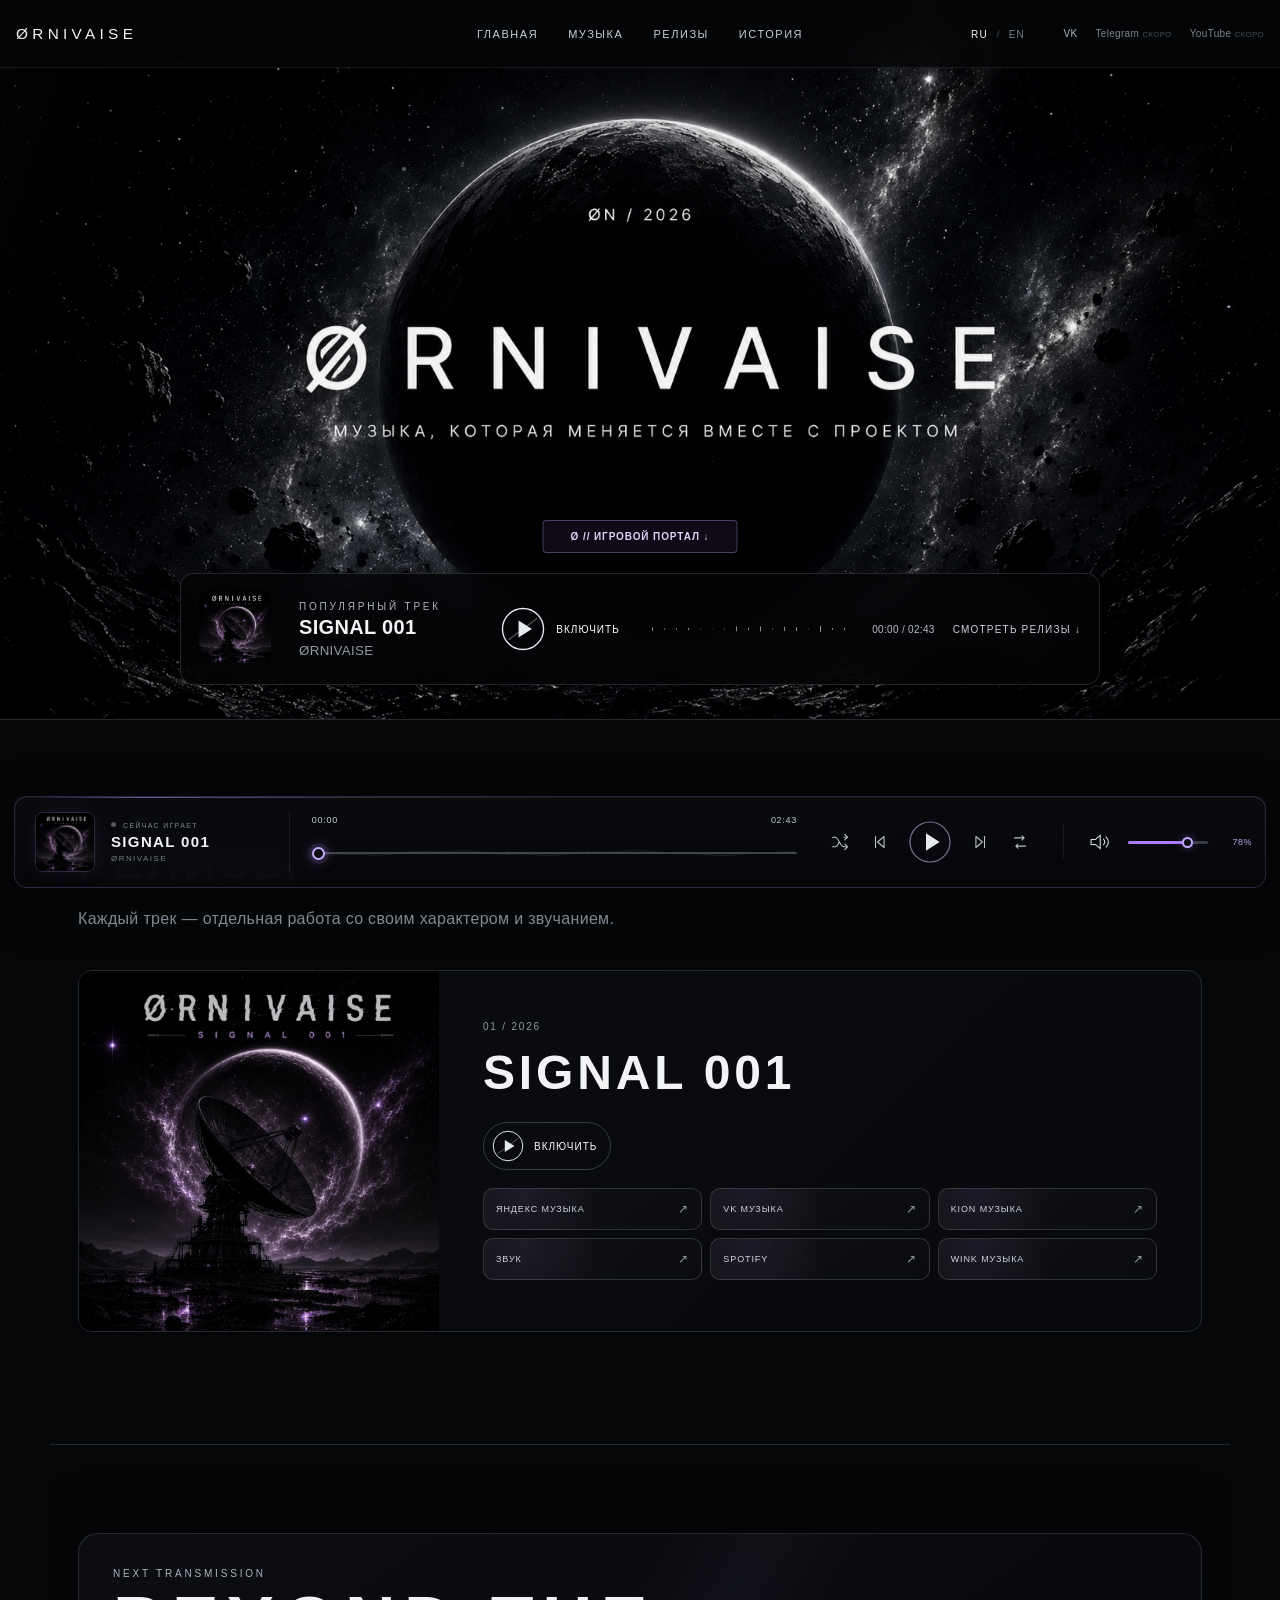
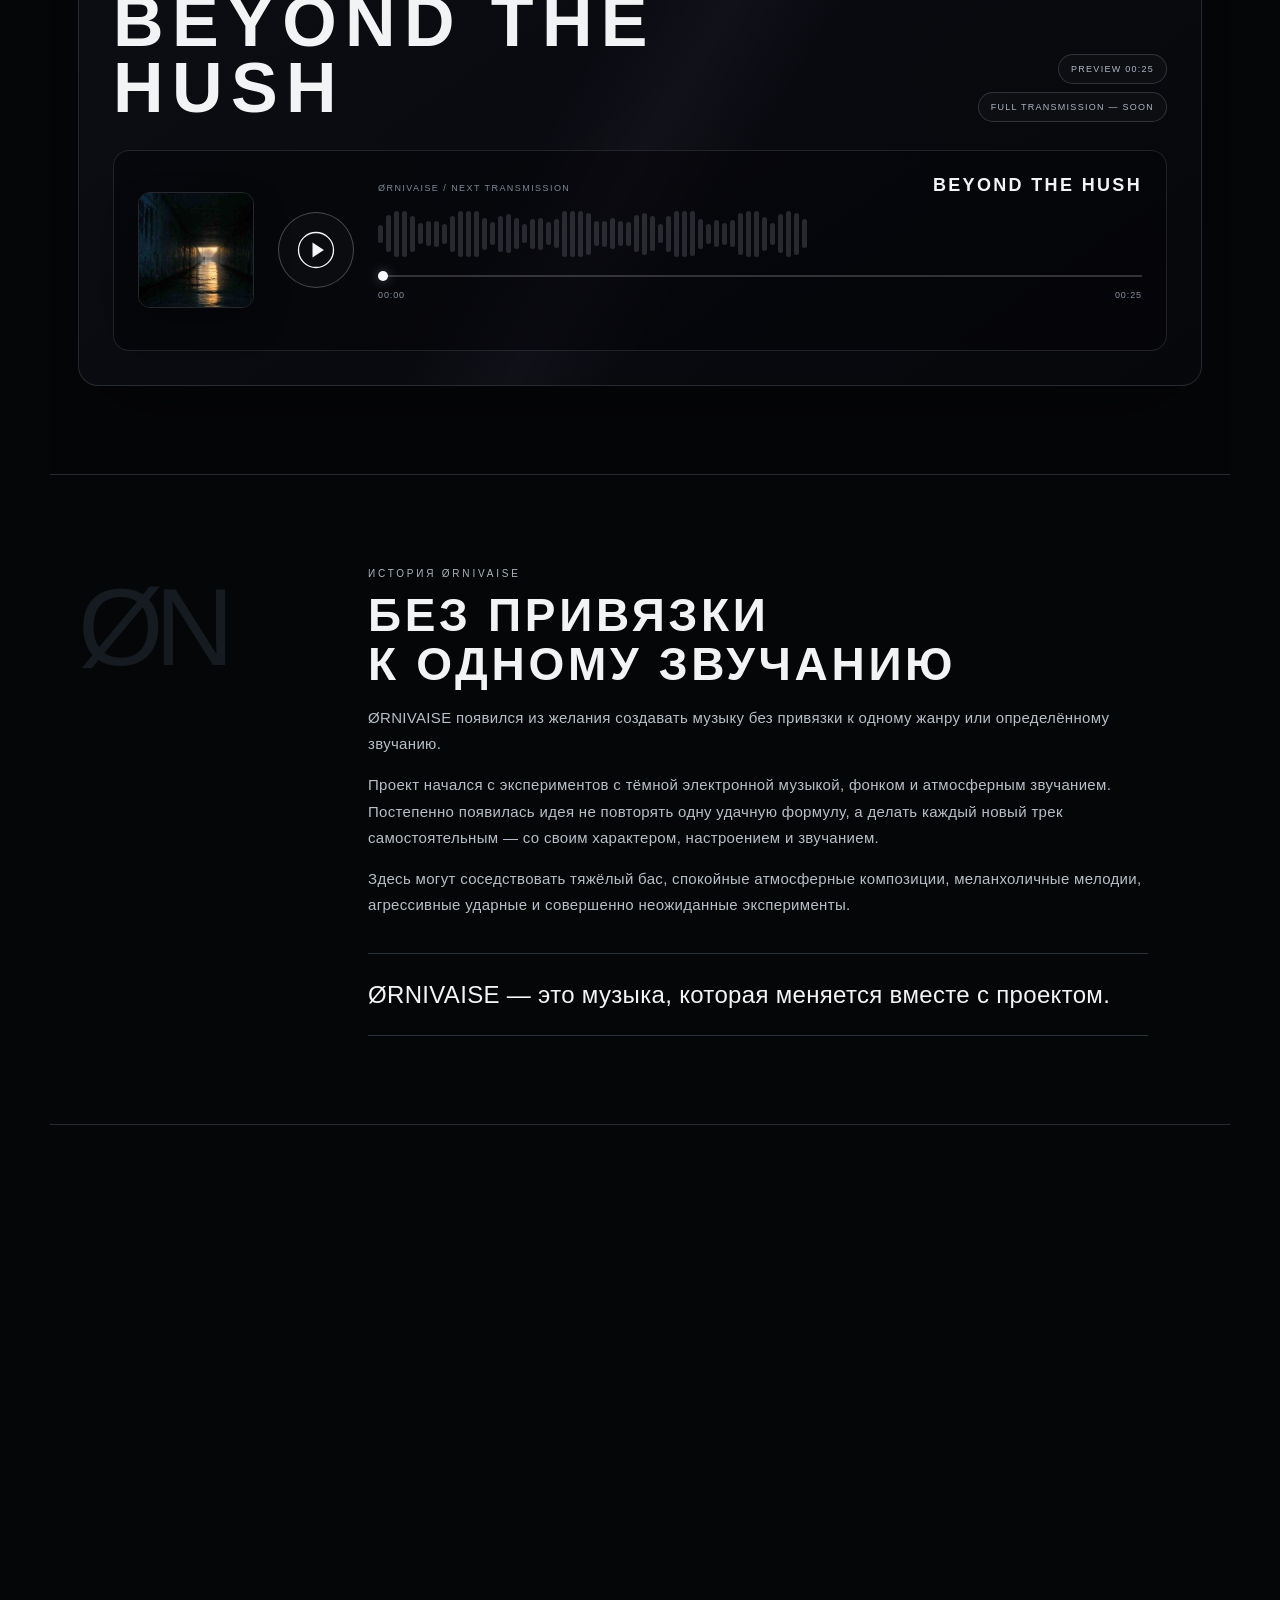
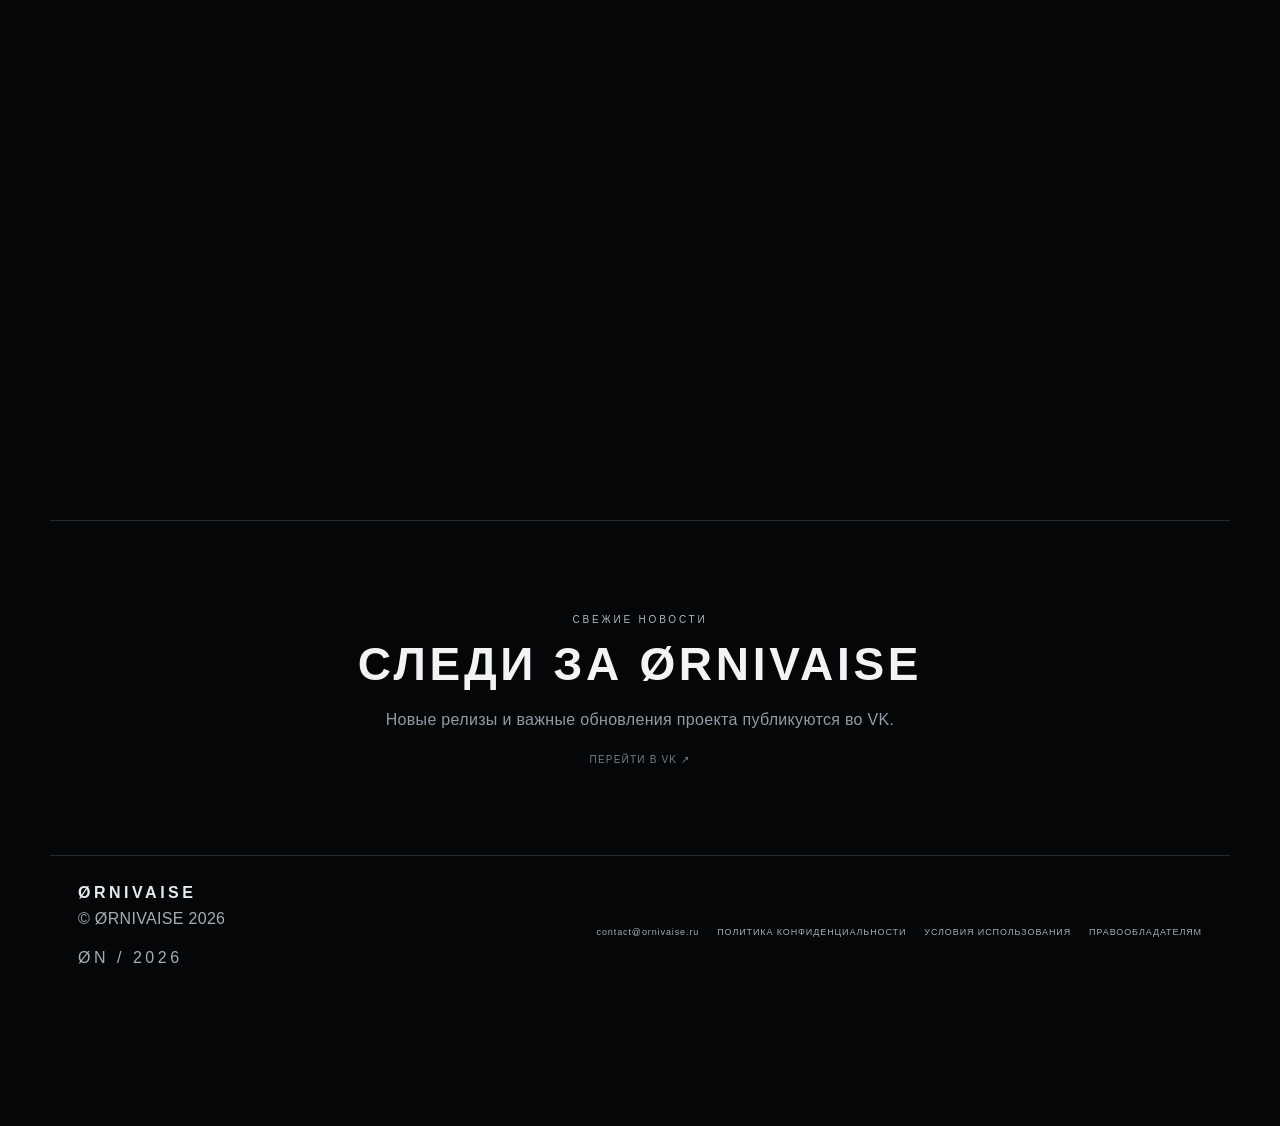
==== commit a7e9ee8f: "Give each boss unique attacks and live lane targeting" ====
--- a/index.html
+++ b/index.html
@@ -4087,17 +4087,17 @@
    geometry, and clocks advance only in updateRunner (pause-safe). No server bonuses. */
 const RUNNER_BOSS_DEFS=[
  {ru:'ОКО БЕЗДНЫ',en:'ABYSS EYE',color:'#d9a5ff',attacks:[
- {form:'ridge',action:'jump',ru:'УДАРНАЯ ВОЛНА',en:'SHOCKWAVE',height:31,count:1},
- {form:'twins',action:'stay',ru:'ДВОЙНОЙ ИМПУЛЬС',en:'TWIN PULSE',height:48,count:2},
- {form:'saw',action:'jump',ru:'ТРИ ЭНЕРГОПИЛЫ',en:'TRIPLE ENERGY SAW',height:46,count:3}]},
+ {form:'fan',action:'jump',ru:'ВЕЕР СЛЕДЯЩИХ ОСКОЛКОВ',en:'TRACKING SHARD FAN',height:58,count:1,motionStyle:'stutter',motionAmp:8},
+ {form:'saw',action:'double',ru:'ОРБИТАЛЬНЫЙ РАЗРЕЗ',en:'ORBITAL CUT',height:52,count:2,motionStyle:'sweep',motionAmp:27},
+ {form:'wave',action:'jump',ru:'ИМПУЛЬС ПУСТОТЫ',en:'VOID PULSE',height:42,count:3,motionStyle:'stutter',motionAmp:7}]},
  {ru:'ЗМЕЙ РАЗЛОМА',en:'RIFT SERPENT',color:'#89eaf0',attacks:[
- {form:'twins',action:'stay',ru:'КЛЫКИ ИЗ РАЗЛОМА',en:'RIFT FANGS',height:48,count:1},
- {form:'trident',action:'jump',ru:'РЫВОК ИЗ РАЗЛОМА',en:'RIFT LUNGE',height:46,count:2},
- {form:'ridge',action:'stay',ru:'ТРИ УДАРА ХВОСТОМ',en:'TRIPLE TAIL SWEEP',height:34,count:3}]},
+ {form:'needle',action:'jump',ru:'КЛЫКИ РАЗЛОМА',en:'RIFT FANGS',height:62,count:3,motionStyle:'stutter',motionAmp:13},
+ {form:'trident',action:'double',ru:'РЫВОК ПО ДУГЕ',en:'ARC LUNGE',height:51,count:1,motionStyle:'drift',motionAmp:16,motionXAmplitude:26},
+ {form:'ridge',action:'jump',ru:'РАЗМАХ ХВОСТА',en:'TAIL SWEEP',height:36,count:2,motionStyle:'sweep',motionAmp:18}]},
  {ru:'СТРАЖ МОНОЛИТА',en:'MONOLITH GUARD',color:'#ffb77d',attacks:[
- {form:'slab',action:'jump',ru:'КАМЕННАЯ ПЛИТА',en:'STONE SLAB',height:34,count:1},
- {form:'monolith',action:'double',ru:'СТЕНА РАЗЛОМА',en:'RIFT WALL',height:128,count:1},
- {form:'twins',action:'jump',ru:'ОБВАЛ ИЗ ТРЁХ ОСКОЛКОВ',en:'THREE-SHARD FALL',height:46,count:3}]}
+ {form:'slab',action:'jump',ru:'ПАДАЮЩАЯ ПЛИТА',en:'FALLING SLAB',height:34,count:1},
+ {form:'monolith',action:'double',ru:'КОЛОННА РАЗЛОМА',en:'RIFT PILLAR',height:116,count:1},
+ {form:'gate',action:'double',ru:'ЗАПЕЧАТАННЫЕ ВОРОТА',en:'SEALED GATE',height:98,count:2}]}
 ];
 const RUNNER_BOSS_ACTIONS={
  jump:{ru:'↑ ПРЫГАЙ',en:'↑ JUMP'},
@@ -4109,15 +4109,21 @@
  return def.attacks[Math.max(0,Math.min(2,index))];
 }
 function runnerBossPlayerLane(){
+ if(runnerPortalTransition.active){
+  const gravity=runnerPortalTransition.switched?runnerPortalTransition.target:runnerPortalTransition.fromGravity;
+  return gravity===-1;
+ }
  const center=runnerPlayer.y+runnerPlayer.h/2;
  const ceilingY=RUNNER_CEILING+runnerPlayer.h/2;
  const floorY=RUNNER_GROUND-runnerPlayer.h/2;
- return Math.abs(center-ceilingY)<Math.abs(center-floorY);
+ const topDistance=Math.abs(center-ceilingY),bottomDistance=Math.abs(center-floorY);
+ if(Math.abs(topDistance-bottomDistance)<runnerPlayer.h)return runnerGravity===-1;
+ return topDistance<bottomDistance;
 }
 function runnerBossPlannedAttack(index){
  const base=runnerBossAttackInfo(runnerBossType,index);
  const ceiling=typeof runnerBossPlans[index]==='boolean'?runnerBossPlans[index]:runnerBossPlayerLane();
- return {...base,action:base.action==='double'?'double':'jump',ceiling};
+ return {...base,ceiling};
 }
 function runnerBossCueActionLabel(cue,lang=document.documentElement.lang==='en'?'en':'ru'){
  const action=RUNNER_BOSS_ACTIONS[cue.attack.action][lang];
@@ -4189,7 +4195,6 @@
  runnerBossActive=true;
  runnerBossType=Number.isInteger(forcedType)&&forcedType>=0&&forcedType<3?forcedType:Math.floor(Math.random()*3);
  runnerBossClock=0;runnerBossWaveIndex=0;runnerBossPlans=[];runnerBossVictoryTimer=0;
- runnerBossPlans[0]=runnerBossPlayerLane();
  runnerBossEnd=runnerDistanceValue+930;
  // Never stack unavoidable random traps/coins on top of a boss attack.
  runnerObstacles=[];runnerOrbs=[];
@@ -4213,10 +4218,13 @@
    encounter:'boss',bossAttack:true,bossType:runnerBossType,bossWave:index+1,
    bossBeat:beat+1,bossBeatCount:count,bossCue:attack,
    bossAction:attack.action,groupSpan:count*w+(count-1)*gap};
-  if(attack.form==='saw'){
-   o.motion='hover';o.motionSpeed=1.8+index*.3;o.motionAmp=6;o.motionT=0;
-   o.baseY=ceiling?RUNNER_CEILING+6:RUNNER_GROUND-h-6;
-   o.y=o.baseY+Math.sin(o.phase)*o.motionAmp;
+  if(attack.motionStyle){
+   o.motion='hover';o.motionStyle=attack.motionStyle;o.motionSpeed=attack.motionStyle==='sweep'?1.2:attack.motionStyle==='stutter'?2.5:1.8;
+   o.motionAmp=attack.motionAmp||10;o.motionXAmplitude=attack.motionXAmplitude||0;o.motionT=0;
+   o.baseY=ceiling?RUNNER_CEILING+o.motionAmp:RUNNER_GROUND-h-o.motionAmp;
+   o.y=o.baseY+runnerObstacleMotionY(o,0);
+   if(o.motionXAmplitude)o.x+=o.motionXAmplitude*Math.sin(o.phase);
+   o.groupSpan+=o.motionXAmplitude*2;
   }
   runnerObstacles.push(o);
  }
@@ -4225,7 +4233,7 @@
 function updateRunnerBossEvent(dt){
  if(!runnerBossActive){runnerBossVictoryTimer=Math.max(0,runnerBossVictoryTimer-dt);return}
  runnerBossClock+=dt;
- for(let i=1;i<3;i++)if(typeof runnerBossPlans[i]!=='boolean'&&runnerBossClock>=RUNNER_BOSS_WAVE_TIMES[i]-1.4)runnerBossPlans[i]=runnerBossPlayerLane();
+ for(let i=runnerBossWaveIndex;i<3;i++)runnerBossPlans[i]=runnerBossPlayerLane();
  updateRunnerBossMission();
  while(runnerBossWaveIndex<3&&runnerBossClock>=RUNNER_BOSS_WAVE_TIMES[runnerBossWaveIndex]){
   spawnRunnerBossWave(runnerBossWaveIndex);
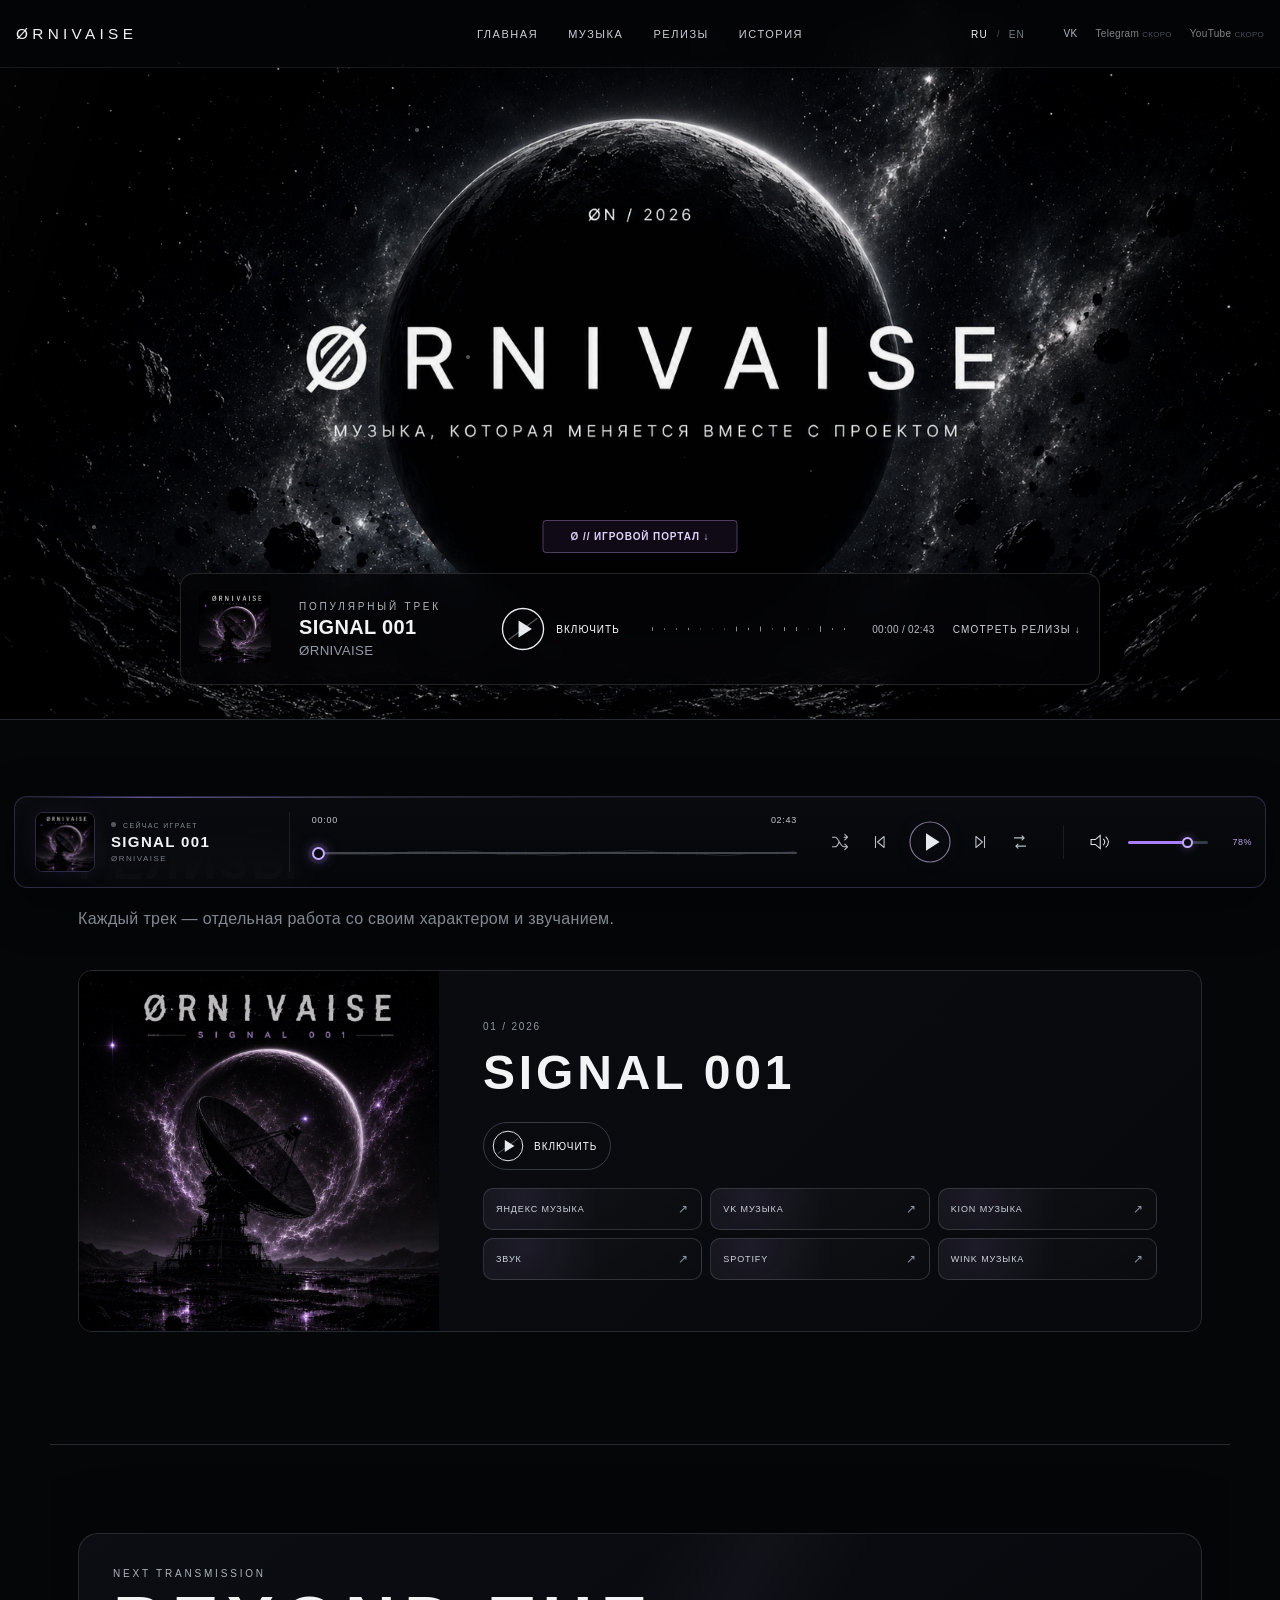
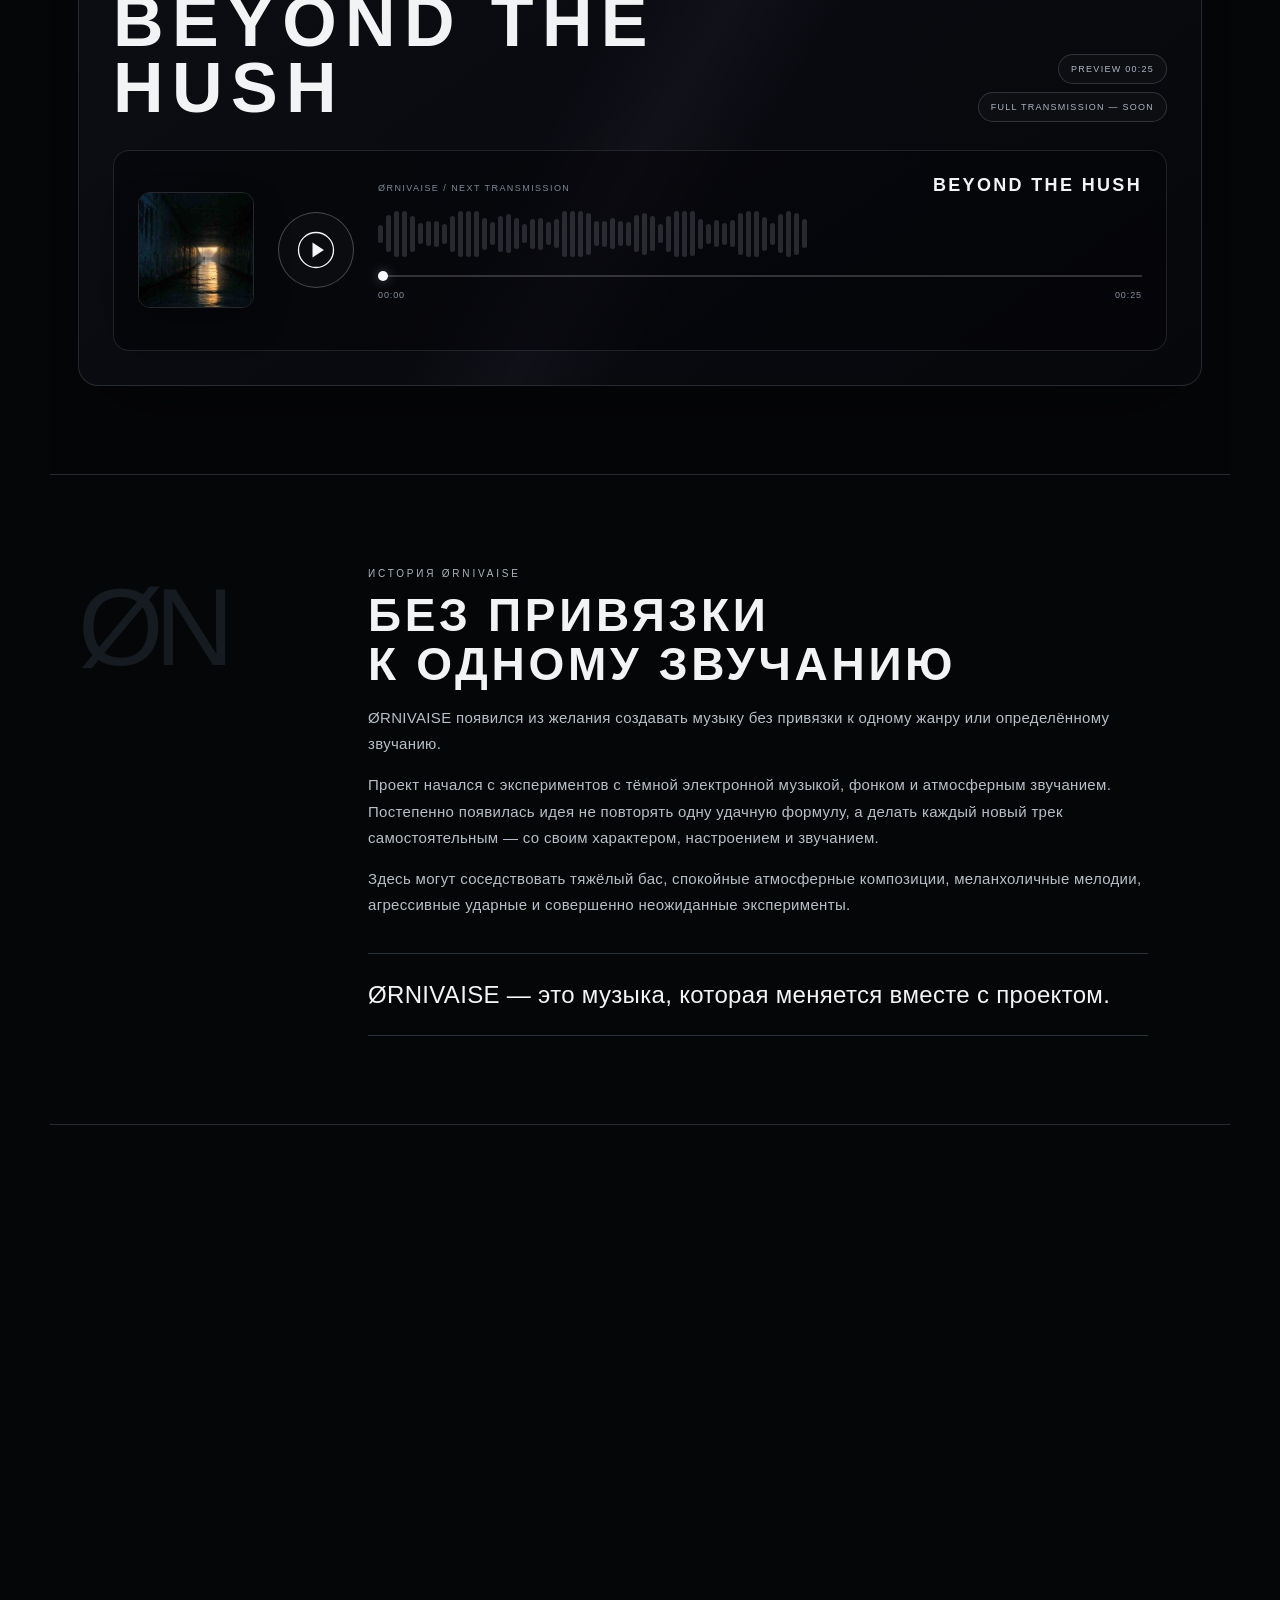
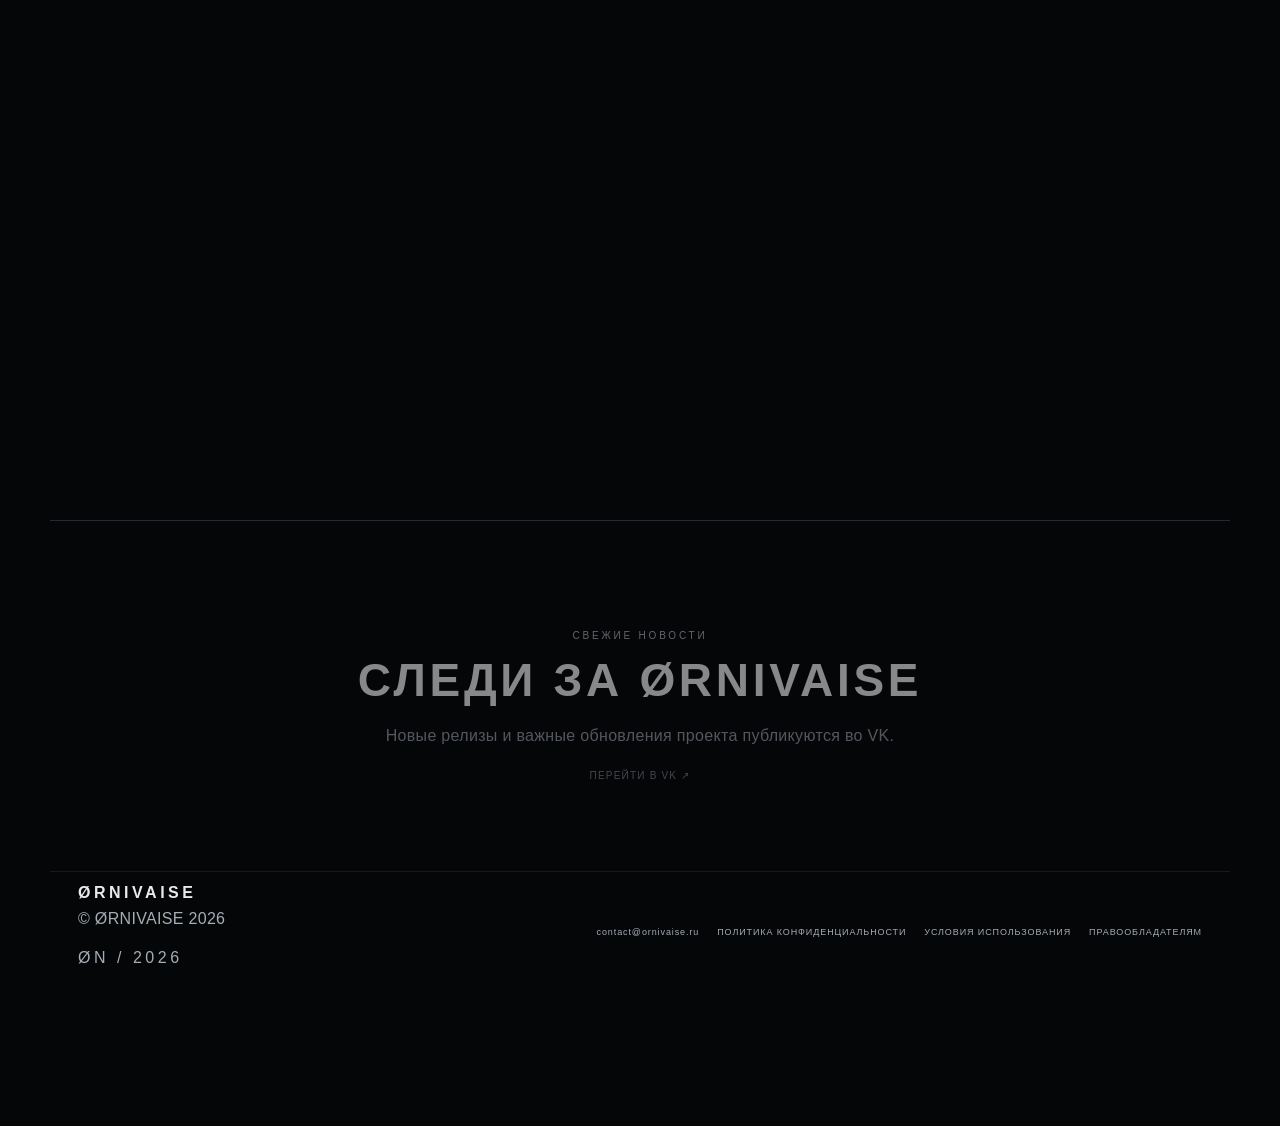
==== commit 1c5c0f75: "Improve runner achievements and rising saw routes" ====
--- a/index.html
+++ b/index.html
@@ -1867,6 +1867,17 @@
 @media(max-width:700px){.runner-boss-banner{align-items:flex-start}.runner-boss-banner-attack{font-size:11px}
 .runner-boss-banner-control strong{font-size:11px}.runner-boss-banner-eta{font-size:9px}}
 </style>
+<style id="runner-v2-achievements-and-lift-saw">
+.runner-achievement-progress{display:flex;align-items:center;gap:8px;margin:8px 0 2px;color:#8c96a1;font-size:8px;font-variant-numeric:tabular-nums}
+.runner-achievement-progress-track{height:4px;flex:1;overflow:hidden;border-radius:99px;background:rgba(255,255,255,.08)}
+.runner-achievement-progress-fill{display:block;height:100%;border-radius:inherit;background:linear-gradient(90deg,#7e92a7,#c6a4eb);transition:width .35s ease}
+.runner-achievement.unlocked .runner-achievement-progress-fill{background:linear-gradient(90deg,#a98cc8,#e3d1f1)}
+.runner-achievement-progress-value{min-width:36px;text-align:right}
+.runner-achievement-hint,.runner-score-hint{margin:6px 0 12px;color:#8b949e;font-size:8px;line-height:1.55;letter-spacing:.08em}
+.runner-score-hint{grid-column:1/-1;margin:0}
+.runner-score-submit{grid-template-rows:auto auto auto}
+@media(max-width:600px){.runner-achievement-progress{font-size:8px}.runner-achievement-hint,.runner-score-hint{font-size:9px}}
+</style>
 </head>
 <body data-track-theme="signal001">
 <header class="site-header">
@@ -2238,6 +2249,7 @@
             <button id="runnerProfileShopShortcut" class="runner-profile-shop-shortcut" type="button">МАГАЗИН ФОНОВ</button>
           </div>
           <h4 class="runner-ach-title" id="runnerAchTitle">ДОСТИЖЕНИЯ</h4>
+          <p class="runner-achievement-hint" id="runnerAchHint">Прогресс обновляется после отправки результата забега. Награды появятся в профиле.</p>
           <div class="runner-achievements" id="runnerAchievements"></div>
           <div class="runner-device-link">
             <div class="runner-device-link-head">
@@ -2264,6 +2276,7 @@
             <span>TOP 20</span>
           </div>
           <form class="runner-score-submit" id="runnerScoreForm">
+            <p class="runner-score-hint" id="runnerScoreHint">Сохрани результат, чтобы обновить достижения и награды. Указанное имя попадёт в таблицу лидеров.</p>
             <input id="runnerNameInput" type="text" maxlength="20" autocomplete="nickname" placeholder="Введи имя" aria-label="Имя игрока">
             <button id="runnerScoreSave" type="submit">СОХРАНИТЬ РЕЗУЛЬТАТ</button>
             <p class="runner-score-status" id="runnerScoreStatus" role="status"></p>
@@ -3199,17 +3212,42 @@
     });
     runnerProfileBgChoices.replaceChildren(bgFrag);
   }
-    const unlocked=new Set((runnerStoreState.achievements||[]).map(a=>a.achievement_id));
+  const unlocked=new Set((runnerStoreState.achievements||[]).map(a=>typeof a==='string'?a:a?.achievement_id).filter(Boolean));
+  const profileStats=runnerStoreState.profile||{};
+  const progressByAchievement={
+    first_contact:{value:Number(profileStats.runs_count)||0,target:1},
+    signal_hunter:{value:Number(profileStats.total_signals)||0,target:50},
+    void_walker:{value:Number(profileStats.best_distance)||0,target:3000},
+    deep_runner:{value:Number(profileStats.best_distance)||0,target:5000},
+    transmission_legend:{value:Number(profileStats.best_distance)||0,target:10000}
+  };
   const frag=document.createDocumentFragment();
   Object.entries(RUNNER_ACHIEVEMENTS).forEach(([id,meta])=>{
-    const data=meta[lang]||meta.ru;
-    const card=document.createElement('div');card.className='runner-achievement'+(unlocked.has(id)?' unlocked':'');
-    const title=document.createElement('b');title.textContent=(unlocked.has(id)?'◇ ':'○ ')+data[0];
+    const data=meta[lang]||meta.ru,goal=progressByAchievement[id]||{value:0,target:1};
+    const earned=unlocked.has(id),current=Math.max(0,Math.min(goal.target,goal.value));
+    const card=document.createElement('div');card.className='runner-achievement'+(earned?' unlocked':'');
+    const title=document.createElement('b');title.textContent=(earned?'◇ ':'○ ')+data[0];
     const desc=document.createElement('span');desc.textContent=data[1];
-    const reward=document.createElement('em');reward.textContent=unlocked.has(id)?data[2]:gameText('lockedRu');
-    card.append(title,desc,reward);frag.appendChild(card);
+    const progress=document.createElement('div');progress.className='runner-achievement-progress';
+    progress.setAttribute('role','progressbar');
+    progress.setAttribute('aria-label',data[1]);
+    progress.setAttribute('aria-valuemin','0');
+    progress.setAttribute('aria-valuemax',String(goal.target));
+    progress.setAttribute('aria-valuenow',String(current));
+    const track=document.createElement('span');track.className='runner-achievement-progress-track';
+    const fill=document.createElement('span');fill.className='runner-achievement-progress-fill';
+    fill.style.width=Math.round(current/goal.target*100)+'%';track.appendChild(fill);
+    const value=document.createElement('span');value.className='runner-achievement-progress-value';
+    value.textContent=Math.floor(current)+' / '+goal.target;
+    progress.append(track,value);
+    const reward=document.createElement('em');reward.textContent=earned?data[2]:(lang==='en'?'LOCKED · '+data[2]:'ЗАКРЫТО · '+data[2]);
+    card.append(title,desc,progress,reward);frag.appendChild(card);
   });
   runnerAchievements.replaceChildren(frag);
+  const hint=document.getElementById('runnerAchHint');
+  if(hint)hint.textContent=lang==='en'
+    ?'Progress updates after you submit a completed run. Unlocked achievements and rewards appear here.'
+    :'Прогресс обновляется после сохранения завершённого забега. Открытые достижения и награды появятся здесь.';
 }
 function runnerServerError(error,fallback='storeError'){
   const message=String(error?.message||error||'');
@@ -3458,8 +3496,15 @@
     try{localStorage.setItem('ornivaise-runner-name',name)}catch(e){}
     const achBonus=Number(data.achievement_bonus||0);
     const unlocked=Array.isArray(data.new_achievements)?data.new_achievements:[];
+    const unlockedIds=unlocked.map(item=>typeof item==='string'?item:item?.achievement_id).filter(Boolean);
+    const unlockedNames=unlockedIds.map(id=>RUNNER_ACHIEVEMENTS[id]?.[document.documentElement.lang==='en'?'en':'ru']?.[0]||id);
     let status=gameText('saveOk')+' // '+gameText('earned')+' +'+(data.earned||0)+' Ø // '+gameText('position')+' #'+(data.rank||'—');
-    if(achBonus>0)status+=' // '+gameText('achievementUnlocked')+' +'+achBonus+' Ø';
+    if(unlockedNames.length){
+      status+=' // '+(document.documentElement.lang==='en'?'UNLOCKED: ':'ОТКРЫТО: ')+unlockedNames.join(', ');
+      if(achBonus>0)status+=' +'+achBonus+' Ø';
+    }else if(achBonus>0){
+      status+=' // '+gameText('achievementUnlocked')+' +'+achBonus+' Ø';
+    }
     if(runnerScoreStatus)runnerScoreStatus.textContent=status;
     await loadRunnerLeaderboard();
   }catch(e){
@@ -3955,11 +4000,15 @@
 /* Hazard encounters: clear jumpable pairs, ceiling variants and oscillating saws.
    Never use moving traps during the calm intro or without enough recovery lane. */
 function runnerPatternRequest(){
-  return typeof window!=='undefined'&&['pair','overhead','hover','sweep','drift','stutter','wave'].includes(window.__runnerV2ForcePattern)
+  return typeof window!=='undefined'&&['pair','overhead','hover','sweep','drift','stutter','wave','lift'].includes(window.__runnerV2ForcePattern)
     ?window.__runnerV2ForcePattern:'auto';
 }
 function runnerObstacleMotionY(o,time){
   const t=(o.motionT||0)+time,angle=t*o.motionSpeed+o.phase;
+  if(o.motionStyle==='lift'&&!o.ceiling){
+    const lift=(Math.sin(angle-Math.PI/2)+1)*.5;
+    return -lift*o.motionAmp;
+  }
   if(o.motionStyle==='stutter')
     return Math.sin(angle)*o.motionAmp+Math.sin(angle*2.15+o.phase*.7)*o.motionAmp*.18;
   return Math.sin(angle)*o.motionAmp;
@@ -4003,6 +4052,12 @@
       const name=overhead?(en?'UPPER HAZARD':'ВЕРХНЯЯ ЛОВУШКА'):
         upcoming.motion==='hover'&&upcoming.motionStyle==='sweep'?(en?'SWEEPING SAW':'НИРЯЮЩАЯ ПИЛА'):
         upcoming.motion==='hover'&&upcoming.motionStyle==='drift'?(en?'DRIFTING SAW':'ПИЛА С БОКОВЫМ ДРЕЙФОМ'):
+        upcoming.motion==='hover'&&upcoming.motionStyle==='lift'&&!upcoming.ceiling?(()=>{
+          const eta=Math.max(0,(upcoming.x-playerFront)/runnerSpeed);
+          const atPlayer=runnerObstacleProjected(upcoming,eta);
+          const canPassUnder=atPlayer.y+atPlayer.h<=RUNNER_GROUND-runnerPlayer.h-8;
+          return canPassUnder?(en?'SAW HIGH · RUN UNDER':'ПИЛА ПОДНЯЛАСЬ · ПРОБЕГИ ПОД НЕЙ'):(en?'SAW LOW · DOUBLE JUMP':'ПИЛА НИЗКО · ДВОЙНОЙ ПРЫЖОК');
+        })():
         upcoming.motion==='hover'&&upcoming.motionStyle==='stutter'?(en?'STUTTER SAW':'ПИЛА С РЫВКАМИ'):
         upcoming.motion==='hover'?(en?'MOVING SAW':'ДВИЖУЩАЯСЯ ПИЛА'):
         upcoming.form==='gate'?(en?'RIFT GATE · DOUBLE JUMP':'ВОРОТА РАЗЛОМА · ДВОЙНОЙ ПРЫЖОК'):
@@ -4044,7 +4099,7 @@
   const requested=runnerObstaclePattern(selected,!!approved);
   const pair=requested==='pair';
   if(requested==='wave')selected=runnerObstacleForm('wave');
-  else if(requested==='hover'||['sweep','drift','stutter'].includes(requested))selected=runnerObstacleForm('saw');
+  else if(requested==='hover'||['sweep','drift','stutter','lift'].includes(requested))selected=runnerObstacleForm('saw');
   else if(pair&&!['needle','twins','shard'].includes(selected.id))selected=runnerObstacleForm('twins');
   else if(requested==='overhead'&&!['needle','twins','trident'].includes(selected.id))selected=runnerObstacleForm('twins');
   const w=Math.round(selected.width[0]+Math.random()*(selected.width[1]-selected.width[0]));
@@ -4060,16 +4115,16 @@
   const variant=Math.floor(Math.random()*3),phase=Math.random()*Math.PI*2;
   const first={x:startX,y:ceiling?RUNNER_CEILING:RUNNER_GROUND-h,w,h,
     type:selected.type,form:selected.id,variant,phase,ceiling,encounter:requested,groupSpan:fullWidth};
-  if(selected.id==='saw'||['hover','sweep','drift','stutter'].includes(requested)){
-    const motionStyle=requested==='sweep'||requested==='drift'||requested==='stutter'?requested:
-      ['bob','sweep','stutter','drift'][Math.floor(Math.random()*4)];
-    const amp=motionStyle==='sweep'?32+Math.random()*11:
+  if(selected.id==='saw'||['hover','sweep','drift','stutter','lift'].includes(requested)){
+    const motionStyle=requested==='sweep'||requested==='drift'||requested==='stutter'||requested==='lift'?requested:
+      (runnerGravity===1?['bob','sweep','stutter','drift','lift'][Math.floor(Math.random()*5)]:['bob','sweep','stutter','drift'][Math.floor(Math.random()*4)]);
+    const amp=motionStyle==='lift'?56+Math.random()*12:motionStyle==='sweep'?32+Math.random()*11:
       motionStyle==='stutter'?17+Math.random()*10:motionStyle==='drift'?10+Math.random()*9:10+Math.random()*12;
     first.motion='hover';first.motionStyle=motionStyle;first.motionSpeed=
       motionStyle==='sweep'?1.05+Math.random()*.35:
       motionStyle==='stutter'?2.25+Math.random()*.45:1.45+Math.random()*.85;
     first.motionAmp=amp;first.motionXAmplitude=motionStyle==='drift'?18+Math.random()*18:0;
-    first.motionT=0;first.baseX=startX;first.baseY=ceiling?RUNNER_CEILING+10+amp:RUNNER_GROUND-h-10-amp;
+    first.motionT=0;first.baseX=startX;first.baseY=motionStyle==='lift'&&!ceiling?RUNNER_GROUND-h-5:ceiling?RUNNER_CEILING+10+amp:RUNNER_GROUND-h-10-amp;
     first.y=first.baseY+runnerObstacleMotionY(first,0);
     if(first.motionXAmplitude)first.x+=first.motionXAmplitude*Math.sin(first.phase);
     first.groupSpan=fullWidth+first.motionXAmplitude*2;
@@ -6444,21 +6499,25 @@
     heading:'ØN // HOW TO PLAY',close:'CLOSE',
     step1:'JUMP',text1:'Space, ↑ or tap the game screen to jump.',
     step2:'SECOND JUMP',text2:'Tap again midair. Your jumps recharge when you land.',
-    step3:'SIGNALS & TRAPS',text3:'Collect Ø. Avoid spikes and saws. Pause freezes the run and hazards.',
-    note:'Opening this guide during a run pauses the game. Press ▶ to continue.'
+    step3:'SIGNALS & TRAPS',text3:'Collect Ø. Jump spikes and slabs. When a saw rises, run under it; when it stays low, use a double jump. Pause freezes hazards.',
+    note:'Achievement progress updates after you submit a finished run. Opening this guide pauses the run.',
+    achievementHint:'Achievement progress updates after you submit a finished run.',
+    scoreHint:'Submit your result to update achievements and rewards. The name entered here appears on the leaderboard.'
   }:{
     heading:'ØN // КАК ИГРАТЬ',close:'ЗАКРЫТЬ',
     step1:'ПРЫЖОК',text1:'Пробел, ↑ или касание экрана — один прыжок.',
     step2:'ВТОРОЙ ПРЫЖОК',text2:'Нажми повторно в воздухе. Заряды восстанавливаются после приземления.',
-    step3:'СИГНАЛЫ И ЛОВУШКИ',text3:'Собирай Ø, обходи шипы и пилы. При паузе время и опасности останавливаются.',
-    note:'Если открыл инструкцию во время забега, он поставлен на паузу. Чтобы продолжить, нажми ▶.'
+    step3:'СИГНАЛЫ И ЛОВУШКИ',text3:'Собирай Ø, перепрыгивай шипы и плиты. Если пила поднялась — пробеги под ней; если низко — используй двойной прыжок. На паузе ловушки останавливаются.',
+    note:'Прогресс достижений обновляется после сохранения завершённого забега. Открытие инструкции ставит игру на паузу.',
+    achievementHint:'Достижения засчитываются после отправки результата завершённого забега.',
+    scoreHint:'Сохрани результат, чтобы обновить достижения и награды. Указанное имя появится в таблице лидеров.'
   };
   for(const [id,v] of [
     ['runnerGuideHeading',t.heading],['runnerGuideClose',t.close],
     ['runnerGuideStep1',t.step1],['runnerGuideText1',t.text1],
     ['runnerGuideStep2',t.step2],['runnerGuideText2',t.text2],
     ['runnerGuideStep3',t.step3],['runnerGuideText3',t.text3],
-    ['runnerGuideNote',t.note]
+    ['runnerGuideNote',t.note],['runnerAchHint',t.achievementHint],['runnerScoreHint',t.scoreHint]
   ]){const node=document.getElementById(id);if(node)node.textContent=v}
   const close=document.getElementById('runnerGuideClose');
   if(close)close.setAttribute('aria-label',t.close);
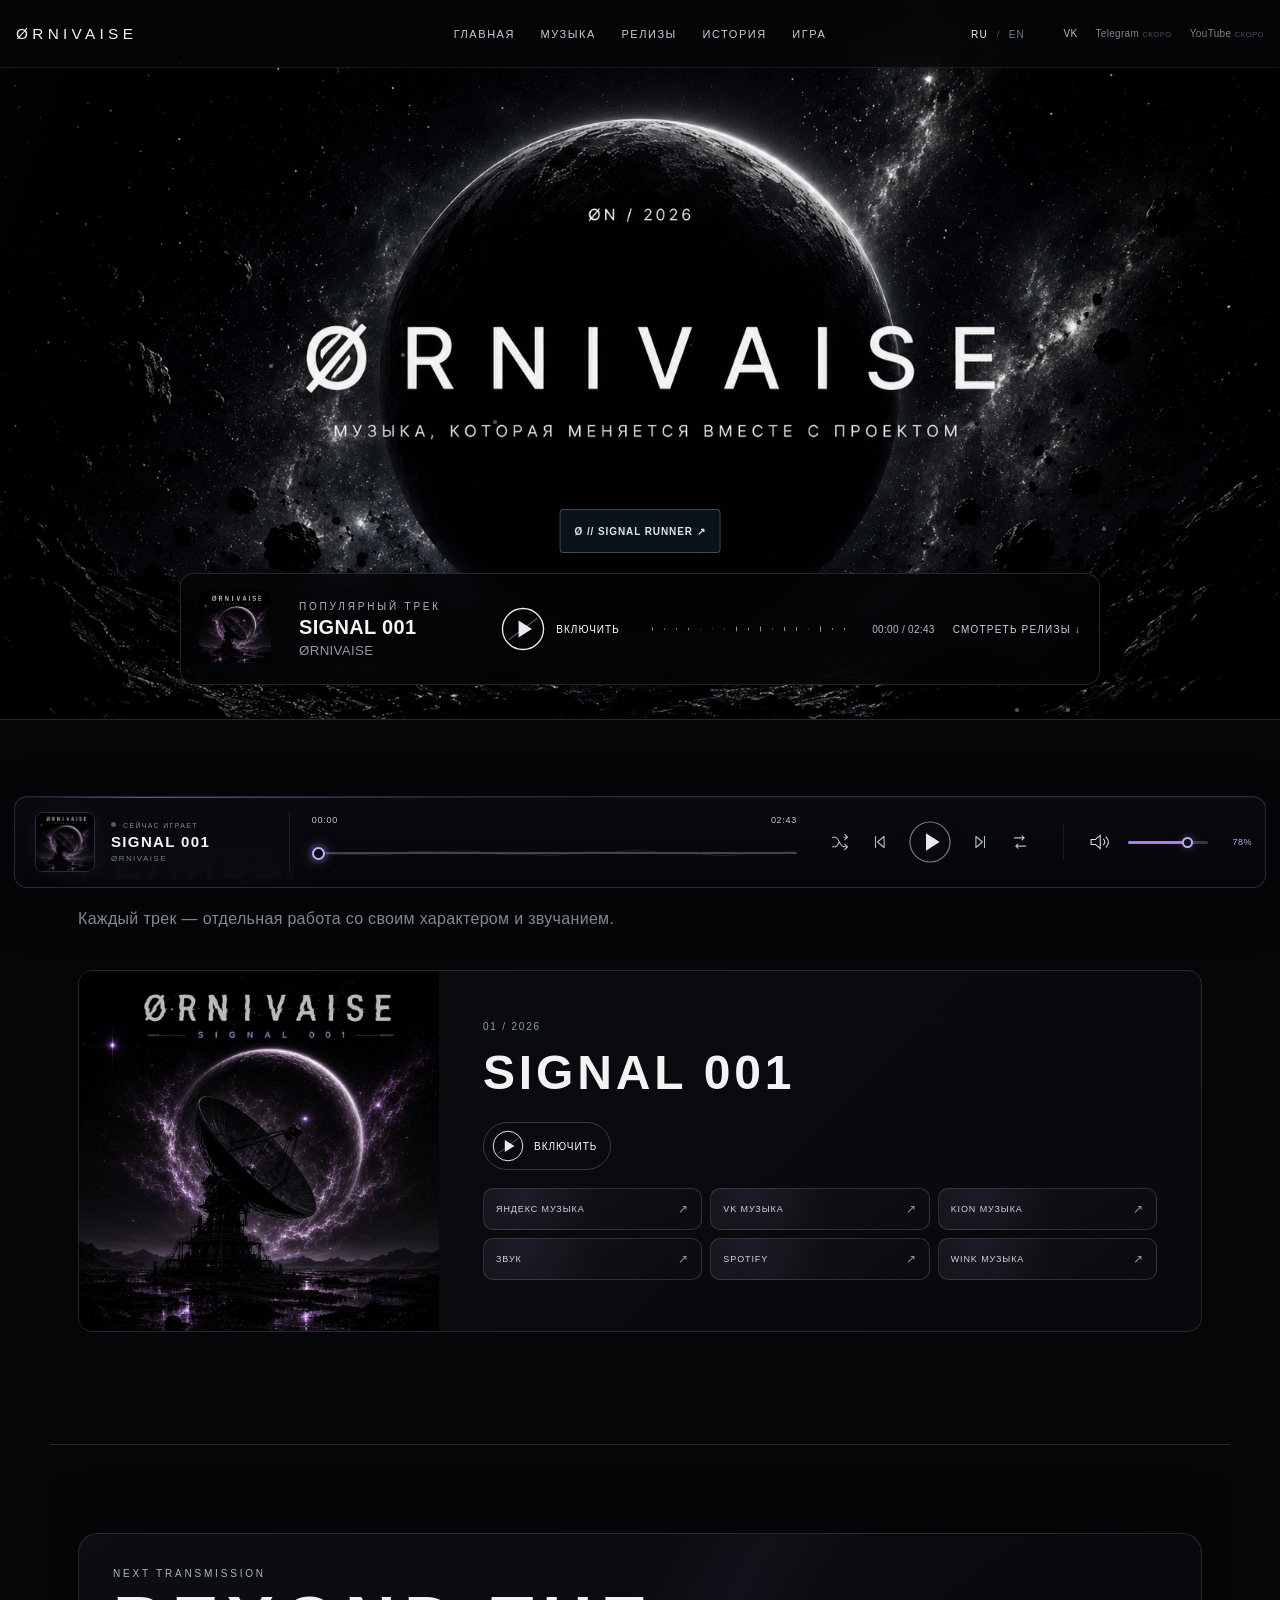
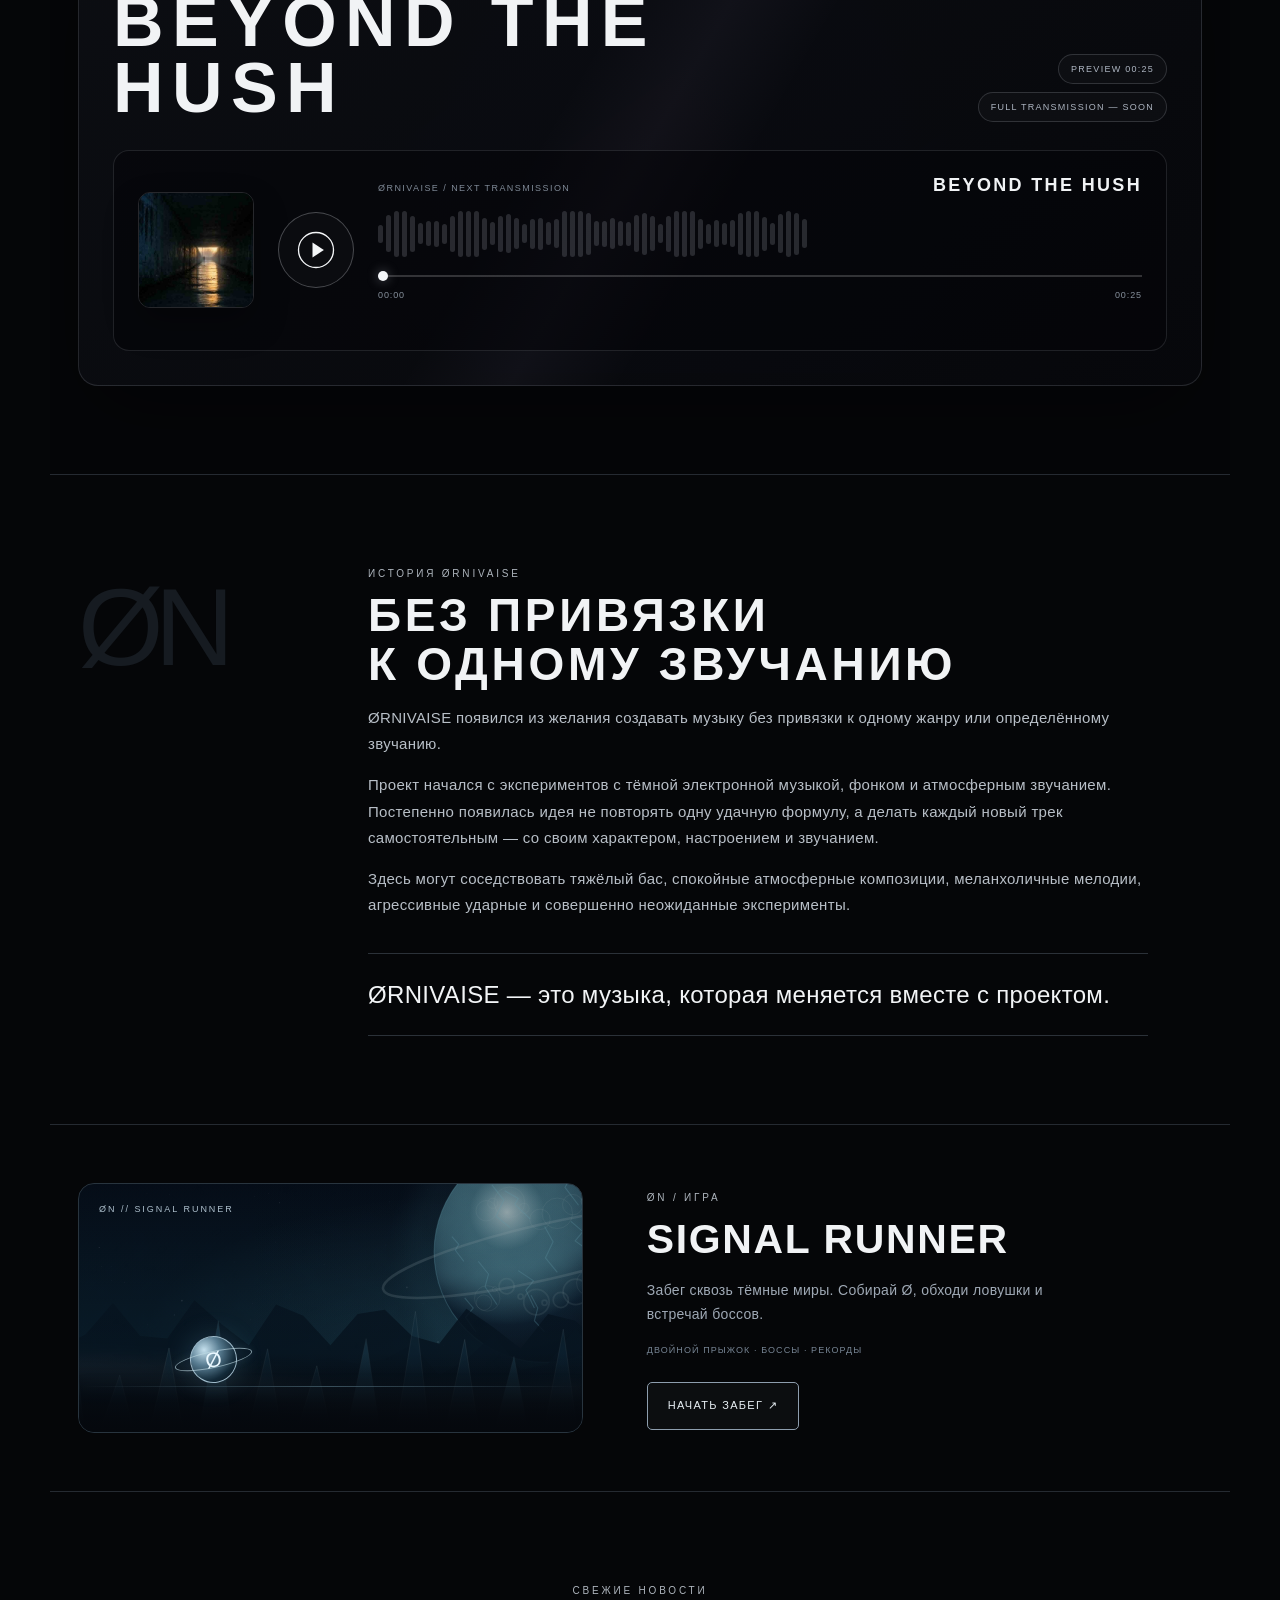
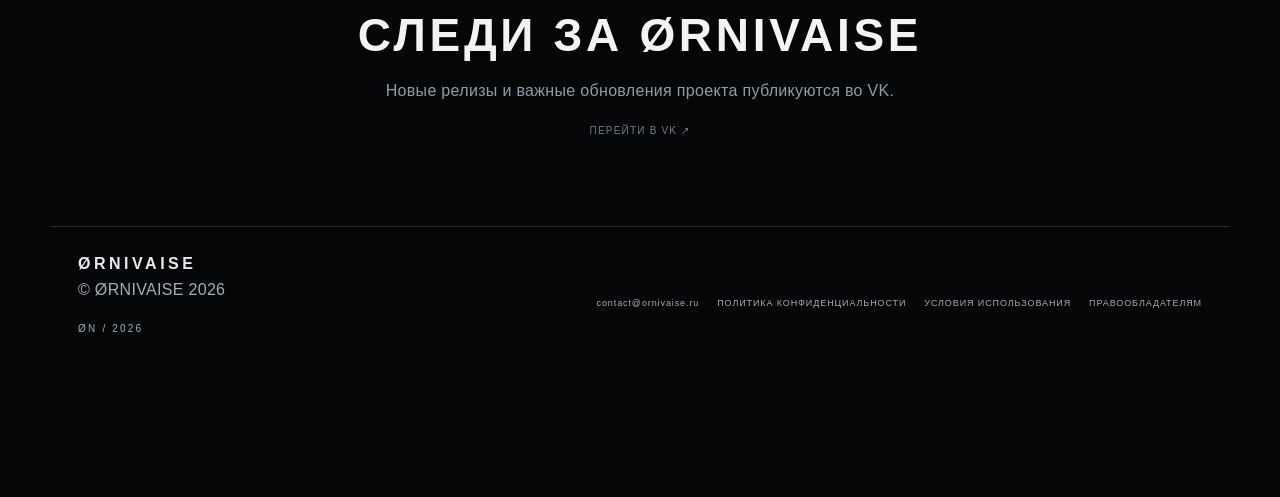
==== commit d884d85d: "Move SIGNAL RUNNER to its own page with a compact home entrance" ====
--- a/index.html
+++ b/index.html
@@ -5,7 +5,7 @@
   <meta name="viewport" content="width=device-width,initial-scale=1,viewport-fit=cover">
   <meta name="theme-color" content="#050608">
   <meta name="referrer" content="no-referrer">
-  <meta http-equiv="Content-Security-Policy" content="default-src 'self' data: blob:; style-src 'unsafe-inline'; img-src 'self' data: blob:; media-src 'self' data: blob:; script-src 'unsafe-inline'; connect-src https://fnomjabadilhfatharve.supabase.co; object-src 'none'; frame-src 'none'; base-uri 'self'; form-action 'none'">
+  <meta http-equiv="Content-Security-Policy" content="default-src 'self' data: blob:; style-src 'unsafe-inline'; img-src 'self' data: blob:; media-src 'self' data: blob:; script-src 'unsafe-inline'; connect-src 'none'; object-src 'none'; frame-src 'none'; base-uri 'self'; form-action 'none'">
   <title>ØRNIVAISE (ORNIVAISE) — музыка и релизы</title>
   <link rel="canonical" href="https://ornivaise.ru/">
   <meta property="og:url" content="https://ornivaise.ru/">
@@ -26,13 +26,132 @@
 <link rel="apple-touch-icon" sizes="180x180" href="/apple-touch-icon.png">
 <link rel="manifest" href="/site.webmanifest">
 <link rel="icon" type="image/png" sizes="48x48" href="/favicon-48x48.png">
-  <style>
-:root{--bg:#050608;--panel:#0a0c10;--line:#252a31;--text:#f1f3f5;--muted:#929aa5;--soft:#c9cfd6;--accent:#dfe5ea}*{box-sizing:border-box}html{scroll-behavior:smooth}body{margin:0;background:var(--bg);color:var(--text);font-family:Arial,Helvetica,sans-serif;letter-spacing:.02em;padding-bottom:104px}a{color:inherit;text-decoration:none}button,input{font:inherit}.site-header{position:fixed;z-index:40;left:0;right:0;top:0;height:68px;display:grid;grid-template-columns:1fr auto 1fr;align-items:center;padding:0 28px;border-bottom:1px solid rgba(255,255,255,.08);background:rgba(5,6,8,.72);backdrop-filter:blur(14px)}.wordmark{font-size:18px;letter-spacing:.28em}.main-nav{display:flex;gap:30px;font-size:11px;letter-spacing:.14em}.main-nav a{color:#c9ced4}.main-nav em,.social-nav em{font-style:normal;color:#666f79;font-size:8px}.social-nav{justify-self:end;display:flex;gap:18px;font-size:10px;color:#b5bbc2}.social-nav span{opacity:.7}.menu-toggle{display:none;background:none;border:0;width:40px;height:40px}.menu-toggle span{display:block;height:1px;background:#fff;margin:7px 0}.hero{position:relative;min-height:720px;padding-top:68px;overflow:hidden;border-bottom:1px solid var(--line)}.hero-bg{position:absolute;inset:68px 0 0;background:url('og-image.png') center/cover no-repeat;transform:scale(1.04);animation:breath 16s ease-in-out infinite alternate}.hero-bg:after{content:"";position:absolute;inset:0;background:linear-gradient(180deg,rgba(4,5,7,.12),rgba(4,5,7,.58) 70%,#050608),radial-gradient(circle at 50% 42%,transparent 0 36%,rgba(4,5,7,.55) 85%)}.hero-noise{position:absolute;inset:68px 0 0;opacity:.08;pointer-events:none;background-image:repeating-radial-gradient(circle at 20% 30%,#fff 0 1px,transparent 1px 4px);mix-blend-mode:soft-light}.hero-copy{position:relative;z-index:2;text-align:center;padding-top:165px}.kicker,.section-label{font-size:10px;letter-spacing:.28em;color:#aeb5bd}.hero-copy h1{font-size:78px;letter-spacing:.08em;margin:12px 0}.hero-sub{font-size:12px;letter-spacing:.25em;color:#d4d8dd}.popular-card{position:absolute;z-index:3;left:50%;bottom:34px;transform:translateX(-50%);width:min(920px,calc(100% - 38px));min-height:112px;border:1px solid rgba(255,255,255,.15);background:rgba(7,9,12,.72);backdrop-filter:blur(18px);display:grid;grid-template-columns:82px 1fr auto 1.2fr auto auto;gap:18px;align-items:center;padding:14px 18px;border-radius:14px}.popular-cover img{width:72px;height:72px;object-fit:cover;border-radius:8px}.popular-info{display:flex;flex-direction:column;gap:4px}.popular-info strong{font-size:20px}.popular-info small{color:var(--muted)}.signal-btn{border:0;background:none;color:#fff;display:flex;align-items:center;gap:8px;cursor:pointer;font-size:10px;letter-spacing:.1em}.signal-btn svg{width:50px;height:50px;fill:none;stroke:#e7ebef;stroke-width:1.5}.signal-btn .play-shape,.signal-btn .pause-shape{fill:#e7ebef;stroke:none}.signal-btn .pause-shape{display:none}.signal-btn .slash{opacity:.35}.signal-btn.playing .play-shape{display:none}.signal-btn.playing .pause-shape{display:block}.popular-progress{height:28px;display:flex;align-items:center}.signal-line{width:100%;height:20px;background:repeating-linear-gradient(90deg,transparent 0 8px,rgba(255,255,255,.55) 8px 9px,transparent 9px 12px);clip-path:polygon(0 48%,5% 40%,9% 60%,13% 28%,16% 58%,20% 34%,24% 67%,28% 42%,32% 55%,36% 31%,40% 65%,44% 38%,48% 57%,52% 27%,56% 68%,60% 42%,64% 59%,68% 33%,72% 62%,76% 44%,80% 56%,84% 35%,88% 64%,92% 43%,96% 58%,100% 49%,100% 51%,96% 42%,92% 57%,88% 36%,84% 65%,80% 44%,76% 56%,72% 38%,68% 67%,64% 41%,60% 58%,56% 32%,52% 73%,48% 43%,44% 62%,40% 35%,36% 69%,32% 45%,28% 58%,24% 33%,20% 66%,16% 42%,13% 72%,9% 40%,5% 60%,0 52%)}.popular-time{font-size:10px;color:#b8bec6}.jump-link{font-size:10px;letter-spacing:.12em;color:#cdd2d8;white-space:nowrap}.section{max-width:1180px;margin:0 auto;padding:88px 28px;border-bottom:1px solid var(--line)}.section-head{max-width:680px;margin-bottom:38px}.section h2{font-size:46px;letter-spacing:.08em;margin:10px 0 12px}.section-head p,.news-section p{color:var(--muted);line-height:1.6}.release-card{display:grid;grid-template-columns:360px 1fr;min-height:360px;border:1px solid var(--line);margin-bottom:24px;background:linear-gradient(135deg,#0a0c10,#07090c);overflow:hidden;border-radius:14px}.release-card.reverse{grid-template-columns:1fr 360px}.release-card.reverse .release-art{order:2}.release-art{width:100%;height:100%;object-fit:cover}.release-body{padding:44px;display:flex;flex-direction:column;justify-content:center}.release-index{font-size:10px;letter-spacing:.18em;color:#8f98a2}.release-body h3{font-size:48px;letter-spacing:.08em;margin:16px 0 24px;line-height:1.05}.release-body p{max-width:580px;color:#b7bec6;line-height:1.6}.release-controls{margin-top:0;display:flex;gap:12px;align-items:center;flex-wrap:wrap}.signal-btn.compact{border:1px solid #343b43;border-radius:999px;padding:5px 13px 5px 6px}.signal-btn.compact svg{width:36px;height:36px}.service-status{border:1px solid #272d34;padding:10px 13px;border-radius:8px;color:#76808b;font-size:9px;letter-spacing:.1em}.story-section{display:grid;grid-template-columns:230px 1fr;gap:60px}.story-number{font-size:110px;letter-spacing:-.08em;color:#161b21;align-self:start}.story-copy{max-width:780px}.story-copy h2{line-height:1.08}.story-copy p{color:#b8bfc7;line-height:1.75;font-size:15px}.story-copy blockquote{margin:34px 0 0;padding:24px 0;border-top:1px solid #2b3138;border-bottom:1px solid #2b3138;font-size:24px;line-height:1.4;color:#f2f4f6}.news-section{text-align:center}.soon-pill{display:inline-flex;border:1px solid #313840;border-radius:999px;padding:10px 16px;font-size:10px;letter-spacing:.14em;color:#858e98;margin:10px}.vk-button{display:inline-flex;border:1px solid #d7dce2;padding:12px 18px;margin:10px;font-size:10px;letter-spacing:.12em}.global-player{position:fixed;z-index:50;left:14px;right:14px;bottom:12px;min-height:80px;border:1px solid #2a3037;background:rgba(7,9,12,.92);backdrop-filter:blur(18px);display:grid;grid-template-columns:58px 1fr auto auto auto 2fr auto;align-items:center;gap:12px;padding:10px 14px;border-radius:14px;box-shadow:0 16px 50px rgba(0,0,0,.45)}.global-player>img{width:56px;height:56px;object-fit:cover;border-radius:8px}.gp-meta{display:flex;flex-direction:column;gap:4px}.gp-meta small{font-size:8px;letter-spacing:.16em;color:#87919b}.gp-meta strong{font-size:13px}.icon-btn,.main-play,.volume-btn{background:none;border:0;color:#fff;cursor:pointer;display:flex;flex-direction:column;align-items:center;gap:2px}.icon-btn svg{width:30px;height:30px;fill:#dfe4e9;stroke:#dfe4e9;stroke-width:1.4}.icon-btn span,.main-play span,.volume-btn span{font-size:7px;letter-spacing:.1em;color:#919aa4}.main-play svg{width:44px;height:44px;fill:none;stroke:#e7ebef;stroke-width:1.5}.main-play .play-shape,.main-play .pause-shape{fill:#e7ebef;stroke:none}.main-play .pause-shape{display:none}.main-play.playing .play-shape{display:none}.main-play.playing .pause-shape{display:block}.gp-progress{display:grid;grid-template-columns:42px 1fr 42px;gap:8px;align-items:center;font-size:8px;color:#a9b0b8}.gp-progress input{width:100%;appearance:none;height:2px;background:#4c555e}.gp-progress input::-webkit-slider-thumb{appearance:none;width:10px;height:10px;border-radius:50%;background:#fff}.volume-btn svg{width:34px;height:34px;fill:none;stroke:#dfe4e9;stroke-width:1.7}.volume-btn .mute-slash{display:none}.volume-btn.muted .waves{display:none}.volume-btn.muted .mute-slash{display:block}footer{min-height:130px;display:flex;justify-content:space-between;align-items:center;gap:20px;padding:28px;max-width:1180px;margin:0 auto;color:#a5adb5}footer>div:first-child{display:flex;flex-direction:column;gap:8px}footer strong{letter-spacing:.22em;color:#e7eaed}.footer-links{display:flex;flex-wrap:wrap;justify-content:flex-end;gap:18px;font-size:9px;letter-spacing:.1em}@keyframes breath{from{transform:scale(1.04)}to{transform:scale(1.095)}}
-@media(max-width:900px){body{padding-bottom:128px}.site-header{grid-template-columns:1fr auto;height:60px;padding:0 16px}.main-nav{position:absolute;top:60px;left:0;right:0;display:none;flex-direction:column;background:#07090c;padding:20px;border-bottom:1px solid #252b31}.main-nav.open{display:flex}.social-nav{display:none}.menu-toggle{display:block}.hero{min-height:660px;padding-top:60px}.hero-bg,.hero-noise{inset:60px 0 0}.hero-copy{padding-top:150px}.hero-copy h1{font-size:48px}.hero-sub{font-size:9px}.popular-card{grid-template-columns:64px 1fr auto;bottom:18px}.popular-progress,.popular-time,.jump-link{display:none}.popular-cover img{width:58px;height:58px}.section{padding:64px 18px}.release-card,.release-card.reverse{grid-template-columns:1fr}.release-card.reverse .release-art{order:0}.release-art{aspect-ratio:1/1;height:auto}.release-body{padding:28px}.release-body h3{font-size:30px}.story-section{grid-template-columns:1fr}.story-number{display:none}.global-player{grid-template-columns:48px 1fr auto auto auto;bottom:8px}.global-player>img{width:46px;height:46px}.gp-progress{grid-column:1/-1;order:2}.volume-btn{display:none}.icon-btn span,.main-play span{display:none}.footer-links{flex-direction:column}footer{align-items:flex-start;flex-direction:column}}
-@media(max-width:520px){.hero{min-height:590px}.hero-copy{padding:120px 14px 0}.hero-copy h1{font-size:36px}.popular-card{width:calc(100% - 18px);padding:10px;gap:9px}.signal-btn span{display:none}.section h2{font-size:32px}.story-copy blockquote{font-size:20px}.footer-links{font-size:8px}}
-
-
-/* v10.1 — cinematic hero motion */
+  <style>:root{--bg:#050608;--panel:#0a0c10;--line:#252a31;--text:#f1f3f5;--muted:#929aa5;--soft:#c9cfd6;--accent:#dfe5ea}
+*{box-sizing:border-box}
+html{scroll-behavior:smooth}
+body{margin:0;background:var(--bg);color:var(--text);font-family:Arial,Helvetica,sans-serif;letter-spacing:.02em;padding-bottom:104px}
+a{color:inherit;text-decoration:none}
+button,input{font:inherit}
+.site-header{position:fixed;z-index:40;left:0;right:0;top:0;height:68px;display:grid;grid-template-columns:1fr auto 1fr;align-items:center;padding:0 28px;border-bottom:1px solid rgba(255,255,255,.08);background:rgba(5,6,8,.72);backdrop-filter:blur(14px)}
+.wordmark{font-size:18px;letter-spacing:.28em}
+.main-nav{display:flex;gap:30px;font-size:11px;letter-spacing:.14em}
+.main-nav a{color:#c9ced4}
+.main-nav em,.social-nav em{font-style:normal;color:#666f79;font-size:8px}
+.social-nav{justify-self:end;display:flex;gap:18px;font-size:10px;color:#b5bbc2}
+.social-nav span{opacity:.7}
+.menu-toggle{display:none;background:none;border:0;width:40px;height:40px}
+.menu-toggle span{display:block;height:1px;background:#fff;margin:7px 0}
+.hero{position:relative;min-height:720px;padding-top:68px;overflow:hidden;border-bottom:1px solid var(--line)}
+.hero-bg{position:absolute;inset:68px 0 0;background:url('og-image.png') center/cover no-repeat;transform:scale(1.04);animation:breath 16s ease-in-out infinite alternate}
+.hero-bg:after{content:"";position:absolute;inset:0;background:linear-gradient(180deg,rgba(4,5,7,.12),rgba(4,5,7,.58) 70%,#050608),radial-gradient(circle at 50% 42%,transparent 0 36%,rgba(4,5,7,.55) 85%)}
+.hero-noise{position:absolute;inset:68px 0 0;opacity:.08;pointer-events:none;background-image:repeating-radial-gradient(circle at 20% 30%,#fff 0 1px,transparent 1px 4px);mix-blend-mode:soft-light}
+.hero-copy{position:relative;z-index:2;text-align:center;padding-top:165px}
+.kicker,.section-label{font-size:10px;letter-spacing:.28em;color:#aeb5bd}
+.hero-copy h1{font-size:78px;letter-spacing:.08em;margin:12px 0}
+.hero-sub{font-size:12px;letter-spacing:.25em;color:#d4d8dd}
+.popular-card{position:absolute;z-index:3;left:50%;bottom:34px;transform:translateX(-50%);width:min(920px,calc(100% - 38px));min-height:112px;border:1px solid rgba(255,255,255,.15);background:rgba(7,9,12,.72);backdrop-filter:blur(18px);display:grid;grid-template-columns:82px 1fr auto 1.2fr auto auto;gap:18px;align-items:center;padding:14px 18px;border-radius:14px}
+.popular-cover img{width:72px;height:72px;object-fit:cover;border-radius:8px}
+.popular-info{display:flex;flex-direction:column;gap:4px}
+.popular-info strong{font-size:20px}
+.popular-info small{color:var(--muted)}
+.signal-btn{border:0;background:none;color:#fff;display:flex;align-items:center;gap:8px;cursor:pointer;font-size:10px;letter-spacing:.1em}
+.signal-btn svg{width:50px;height:50px;fill:none;stroke:#e7ebef;stroke-width:1.5}
+.signal-btn .play-shape,.signal-btn .pause-shape{fill:#e7ebef;stroke:none}
+.signal-btn .pause-shape{display:none}
+.signal-btn .slash{opacity:.35}
+.signal-btn.playing .play-shape{display:none}
+.signal-btn.playing .pause-shape{display:block}
+.popular-progress{height:28px;display:flex;align-items:center}
+.signal-line{width:100%;height:20px;background:repeating-linear-gradient(90deg,transparent 0 8px,rgba(255,255,255,.55) 8px 9px,transparent 9px 12px);clip-path:polygon(0 48%,5% 40%,9% 60%,13% 28%,16% 58%,20% 34%,24% 67%,28% 42%,32% 55%,36% 31%,40% 65%,44% 38%,48% 57%,52% 27%,56% 68%,60% 42%,64% 59%,68% 33%,72% 62%,76% 44%,80% 56%,84% 35%,88% 64%,92% 43%,96% 58%,100% 49%,100% 51%,96% 42%,92% 57%,88% 36%,84% 65%,80% 44%,76% 56%,72% 38%,68% 67%,64% 41%,60% 58%,56% 32%,52% 73%,48% 43%,44% 62%,40% 35%,36% 69%,32% 45%,28% 58%,24% 33%,20% 66%,16% 42%,13% 72%,9% 40%,5% 60%,0 52%)}
+.popular-time{font-size:10px;color:#b8bec6}
+.jump-link{font-size:10px;letter-spacing:.12em;color:#cdd2d8;white-space:nowrap}
+.section{max-width:1180px;margin:0 auto;padding:88px 28px;border-bottom:1px solid var(--line)}
+.section-head{max-width:680px;margin-bottom:38px}
+.section h2{font-size:46px;letter-spacing:.08em;margin:10px 0 12px}
+.section-head p,.news-section p{color:var(--muted);line-height:1.6}
+.release-card{display:grid;grid-template-columns:360px 1fr;min-height:360px;border:1px solid var(--line);margin-bottom:24px;background:linear-gradient(135deg,#0a0c10,#07090c);overflow:hidden;border-radius:14px}
+.release-card.reverse{grid-template-columns:1fr 360px}
+.release-card.reverse .release-art{order:2}
+.release-art{width:100%;height:100%;object-fit:cover}
+.release-body{padding:44px;display:flex;flex-direction:column;justify-content:center}
+.release-index{font-size:10px;letter-spacing:.18em;color:#8f98a2}
+.release-body h3{font-size:48px;letter-spacing:.08em;margin:16px 0 24px;line-height:1.05}
+.release-body p{max-width:580px;color:#b7bec6;line-height:1.6}
+.release-controls{margin-top:0;display:flex;gap:12px;align-items:center;flex-wrap:wrap}
+.signal-btn.compact{border:1px solid #343b43;border-radius:999px;padding:5px 13px 5px 6px}
+.signal-btn.compact svg{width:36px;height:36px}
+.service-status{border:1px solid #272d34;padding:10px 13px;border-radius:8px;color:#76808b;font-size:9px;letter-spacing:.1em}
+.story-section{display:grid;grid-template-columns:230px 1fr;gap:60px}
+.story-number{font-size:110px;letter-spacing:-.08em;color:#161b21;align-self:start}
+.story-copy{max-width:780px}
+.story-copy h2{line-height:1.08}
+.story-copy p{color:#b8bfc7;line-height:1.75;font-size:15px}
+.story-copy blockquote{margin:34px 0 0;padding:24px 0;border-top:1px solid #2b3138;border-bottom:1px solid #2b3138;font-size:24px;line-height:1.4;color:#f2f4f6}
+.news-section{text-align:center}
+.soon-pill{display:inline-flex;border:1px solid #313840;border-radius:999px;padding:10px 16px;font-size:10px;letter-spacing:.14em;color:#858e98;margin:10px}
+.vk-button{display:inline-flex;border:1px solid #d7dce2;padding:12px 18px;margin:10px;font-size:10px;letter-spacing:.12em}
+.global-player{position:fixed;z-index:50;left:14px;right:14px;bottom:12px;min-height:80px;border:1px solid #2a3037;background:rgba(7,9,12,.92);backdrop-filter:blur(18px);display:grid;grid-template-columns:58px 1fr auto auto auto 2fr auto;align-items:center;gap:12px;padding:10px 14px;border-radius:14px;box-shadow:0 16px 50px rgba(0,0,0,.45)}
+.global-player>img{width:56px;height:56px;object-fit:cover;border-radius:8px}
+.gp-meta{display:flex;flex-direction:column;gap:4px}
+.gp-meta small{font-size:8px;letter-spacing:.16em;color:#87919b}
+.gp-meta strong{font-size:13px}
+.icon-btn,.main-play,.volume-btn{background:none;border:0;color:#fff;cursor:pointer;display:flex;flex-direction:column;align-items:center;gap:2px}
+.icon-btn svg{width:30px;height:30px;fill:#dfe4e9;stroke:#dfe4e9;stroke-width:1.4}
+.icon-btn span,.main-play span,.volume-btn span{font-size:7px;letter-spacing:.1em;color:#919aa4}
+.main-play svg{width:44px;height:44px;fill:none;stroke:#e7ebef;stroke-width:1.5}
+.main-play .play-shape,.main-play .pause-shape{fill:#e7ebef;stroke:none}
+.main-play .pause-shape{display:none}
+.main-play.playing .play-shape{display:none}
+.main-play.playing .pause-shape{display:block}
+.gp-progress{display:grid;grid-template-columns:42px 1fr 42px;gap:8px;align-items:center;font-size:8px;color:#a9b0b8}
+.gp-progress input{width:100%;appearance:none;height:2px;background:#4c555e}
+.gp-progress input::-webkit-slider-thumb{appearance:none;width:10px;height:10px;border-radius:50%;background:#fff}
+.volume-btn svg{width:34px;height:34px;fill:none;stroke:#dfe4e9;stroke-width:1.7}
+.volume-btn .mute-slash{display:none}
+.volume-btn.muted .waves{display:none}
+.volume-btn.muted .mute-slash{display:block}
+footer{min-height:130px;display:flex;justify-content:space-between;align-items:center;gap:20px;padding:28px;max-width:1180px;margin:0 auto;color:#a5adb5}
+footer>div:first-child{display:flex;flex-direction:column;gap:8px}
+footer strong{letter-spacing:.22em;color:#e7eaed}
+.footer-links{display:flex;flex-wrap:wrap;justify-content:flex-end;gap:18px;font-size:9px;letter-spacing:.1em}
+@keyframes breath{from{transform:scale(1.04)}to{transform:scale(1.095)}}
+@media(max-width:900px){body{padding-bottom:128px}
+.site-header{grid-template-columns:1fr auto;height:60px;padding:0 16px}
+.main-nav{position:absolute;top:60px;left:0;right:0;display:none;flex-direction:column;background:#07090c;padding:20px;border-bottom:1px solid #252b31}
+.main-nav.open{display:flex}
+.social-nav{display:none}
+.menu-toggle{display:block}
+.hero{min-height:660px;padding-top:60px}
+.hero-bg,.hero-noise{inset:60px 0 0}
+.hero-copy{padding-top:150px}
+.hero-copy h1{font-size:48px}
+.hero-sub{font-size:9px}
+.popular-card{grid-template-columns:64px 1fr auto;bottom:18px}
+.popular-progress,.popular-time,.jump-link{display:none}
+.popular-cover img{width:58px;height:58px}
+.section{padding:64px 18px}
+.release-card,.release-card.reverse{grid-template-columns:1fr}
+.release-card.reverse .release-art{order:0}
+.release-art{aspect-ratio:1/1;height:auto}
+.release-body{padding:28px}
+.release-body h3{font-size:30px}
+.story-section{grid-template-columns:1fr}
+.story-number{display:none}
+.global-player{grid-template-columns:48px 1fr auto auto auto;bottom:8px}
+.global-player>img{width:46px;height:46px}
+.gp-progress{grid-column:1/-1;order:2}
+.volume-btn{display:none}
+.icon-btn span,.main-play span{display:none}
+.footer-links{flex-direction:column}
+footer{align-items:flex-start;flex-direction:column}}
+@media(max-width:520px){.hero{min-height:590px}
+.hero-copy{padding:120px 14px 0}
+.hero-copy h1{font-size:36px}
+.popular-card{width:calc(100% - 18px);padding:10px;gap:9px}
+.signal-btn span{display:none}
+.section h2{font-size:32px}
+.story-copy blockquote{font-size:20px}
+.footer-links{font-size:8px}}
 .hero-bg{
   --mx:0px;
   --my:0px;
@@ -50,7 +169,6 @@
 .hero-noise{z-index:2}
 .hero-wave{transition:opacity .3s ease,filter .3s ease}
 .hero-wave.is-playing{animation:wavePulse .72s ease-in-out infinite alternate;filter:drop-shadow(0 0 4px rgba(255,255,255,.18))}
-
 @keyframes heroCinematicZoom{
   0%{transform:translate3d(var(--mx),var(--my),0) scale(1.045);filter:saturate(.94) contrast(1.02) brightness(.98)}
   100%{transform:translate3d(var(--mx),var(--my),0) scale(1.095);filter:saturate(.98) contrast(1.05) brightness(1.02)}
@@ -69,52 +187,24 @@
   from{opacity:.46;transform:scaleY(.74)}
   to{opacity:.95;transform:scaleY(1.12)}
 }
-
-@media (prefers-reduced-motion: reduce){
-  .hero-bg,.hero-glow,.hero-particles i,.hero-wave.is-playing{animation:none!important}
-  .hero-bg{transform:scale(1.045)!important}
-}
-@media(max-width:900px){
-  .hero-glow,.hero-particles{inset:60px 0 0}
-  .hero-bg{animation-duration:30s}
-  .hero-glow{opacity:.22;animation-duration:10s}
-  .hero-particles i:nth-child(n+10){display:none}
-}
-@media(max-width:520px){
-  .hero-bg{animation:heroMobileZoom 32s ease-in-out infinite alternate}
-  .hero-glow{opacity:.16;filter:blur(14px)}
-  .hero-particles i:nth-child(n+7){display:none}
-}
+@media (prefers-reduced-motion: reduce){.hero-bg,.hero-glow,.hero-particles i,.hero-wave.is-playing{animation:none!important}
+.hero-bg{transform:scale(1.045)!important}}
+@media(max-width:900px){.hero-glow,.hero-particles{inset:60px 0 0}
+.hero-bg{animation-duration:30s}
+.hero-glow{opacity:.22;animation-duration:10s}
+.hero-particles i:nth-child(n+10){display:none}}
+@media(max-width:520px){.hero-bg{animation:heroMobileZoom 32s ease-in-out infinite alternate}
+.hero-glow{opacity:.16;filter:blur(14px)}
+.hero-particles i:nth-child(n+7){display:none}}
 @keyframes heroMobileZoom{
   from{transform:scale(1.035);filter:brightness(.98)}
   to{transform:scale(1.065);filter:brightness(1.01)}
 }
-
-/* v11.1 — clean hero + hidden ØN easter egg */
 .hero-copy-accessible{
   position:absolute!important;width:1px!important;height:1px!important;padding:0!important;margin:-1px!important;
   overflow:hidden!important;clip:rect(0 0 0 0)!important;clip-path:inset(50%)!important;white-space:nowrap!important;border:0!important;
 }
 .hero-bg{background-position:center center}
-.easter-hotspot{
-  position:absolute;z-index:6;left:50%;top:29.5%;transform:translate(-50%,-50%);
-  width:116px;height:38px;border:0;background:transparent;cursor:default;padding:0;
-}
-.easter-hotspot.arm{cursor:pointer}
-.easter-hotspot.pulse:after{content:"";position:absolute;inset:7px 20px;border:1px solid rgba(255,255,255,.28);border-radius:999px;animation:easterHint .5s ease}
-.easter-overlay{position:fixed;z-index:100;inset:0;display:grid;place-items:center;background:rgba(2,3,5,.94);backdrop-filter:blur(18px);opacity:0;visibility:hidden;transition:opacity .35s ease,visibility .35s ease}
-.easter-overlay.open{opacity:1;visibility:visible}
-.easter-grid{position:absolute;inset:0;opacity:.12;background-image:linear-gradient(rgba(255,255,255,.08) 1px,transparent 1px),linear-gradient(90deg,rgba(255,255,255,.08) 1px,transparent 1px);background-size:42px 42px;mask-image:radial-gradient(circle at center,#000 0 35%,transparent 72%)}
-.easter-panel{position:relative;width:min(620px,calc(100% - 32px));padding:52px 36px;text-align:center;border:1px solid rgba(255,255,255,.16);background:radial-gradient(circle at 50% 30%,rgba(255,255,255,.045),transparent 45%),#050608;box-shadow:0 30px 100px rgba(0,0,0,.65)}
-.easter-code{font-size:10px;letter-spacing:.34em;color:#8e98a2}.easter-panel h2{margin:18px 0 28px;font-size:32px;letter-spacing:.16em;font-weight:500}.easter-panel p{font-size:9px;letter-spacing:.28em;color:#7f8993;margin:22px 0 30px}.easter-wave{height:46px;background:repeating-linear-gradient(90deg,transparent 0 7px,rgba(255,255,255,.7) 7px 8px,transparent 8px 11px);clip-path:polygon(0 49%,4% 40%,8% 56%,12% 20%,16% 62%,20% 30%,24% 72%,28% 39%,32% 58%,36% 25%,40% 70%,44% 36%,48% 61%,52% 18%,56% 76%,60% 40%,64% 63%,68% 29%,72% 71%,76% 42%,80% 59%,84% 31%,88% 66%,92% 39%,96% 57%,100% 49%,100% 51%,96% 43%,92% 61%,88% 34%,84% 69%,80% 41%,76% 58%,72% 29%,68% 71%,64% 37%,60% 60%,56% 24%,52% 82%,48% 39%,44% 64%,40% 30%,36% 75%,32% 42%,28% 61%,24% 28%,20% 70%,16% 38%,12% 80%,8% 44%,4% 60%,0 51%);animation:easterWave 1s ease-in-out infinite alternate}
-.easter-close{border:1px solid #313840;background:transparent;color:#dce1e6;padding:11px 18px;font-size:9px;letter-spacing:.18em;cursor:pointer}
-body.easter-open{overflow:hidden}
-@keyframes easterWave{from{opacity:.32;transform:scaleY(.68)}to{opacity:.9;transform:scaleY(1.08)}}
-@keyframes easterHint{from{opacity:0;transform:scale(.8)}to{opacity:1;transform:scale(1.05)}}
-@media(max-width:900px){.easter-hotspot{top:30%;width:100px;height:34px}.easter-panel{padding:42px 24px}.easter-panel h2{font-size:23px}}
-@media(max-width:520px){.easter-hotspot{top:28.5%;width:90px;height:32px}.easter-panel h2{font-size:19px;line-height:1.45}.easter-wave{height:36px}}
-
-/* v11.2 — horizontal playback indicator 5.4 */
 body{padding-bottom:118px}
 .global-player.player-54{
   min-height:92px;
@@ -134,7 +224,10 @@
 }
 .gp-track{display:grid;grid-template-columns:62px minmax(0,1fr);align-items:center;gap:14px;min-width:0;padding-right:18px;border-right:1px solid rgba(255,255,255,.08)}
 .global-player.player-54 .gp-track>img{width:60px;height:60px;object-fit:cover;border-radius:8px;border:1px solid rgba(184,161,255,.22);box-shadow:0 0 20px rgba(153,116,255,.08)}
-.player-54 .gp-meta{min-width:0}.player-54 .gp-meta small{font-size:7px;letter-spacing:.19em;color:#7e8791}.player-54 .gp-meta strong{font-size:15px;letter-spacing:.09em;white-space:nowrap;overflow:hidden;text-overflow:ellipsis}.player-54 .gp-meta span{font-size:8px;letter-spacing:.18em;color:#767e88}
+.player-54 .gp-meta{min-width:0}
+.player-54 .gp-meta small{font-size:7px;letter-spacing:.19em;color:#7e8791}
+.player-54 .gp-meta strong{font-size:15px;letter-spacing:.09em;white-space:nowrap;overflow:hidden;text-overflow:ellipsis}
+.player-54 .gp-meta span{font-size:8px;letter-spacing:.18em;color:#767e88}
 .gp-timeline{position:relative;min-width:0;padding:5px 0 0}
 .gp-time-row{display:flex;justify-content:space-between;font-size:9px;letter-spacing:.08em;color:#c2c7ce;margin-bottom:7px}
 .gp-wave-track{position:absolute;left:0;right:0;top:34px;height:18px;overflow:hidden;pointer-events:none;opacity:.7}
@@ -144,19 +237,53 @@
 .gp-seek{position:relative;z-index:2;width:100%;appearance:none;height:34px;margin:4px 0 0;background:transparent;cursor:pointer}
 .gp-seek::-webkit-slider-runnable-track{height:2px;background:linear-gradient(90deg,rgba(177,142,255,.92) 0 var(--seek,0%),#40444b var(--seek,0%) 100%);border-radius:99px}
 .gp-seek::-webkit-slider-thumb{appearance:none;width:13px;height:13px;margin-top:-5.5px;border-radius:50%;background:#0a0b0f;border:2px solid #c6adff;box-shadow:0 0 0 4px rgba(174,137,255,.08),0 0 13px rgba(174,137,255,.55)}
-.gp-seek::-moz-range-track{height:2px;background:#40444b}.gp-seek::-moz-range-progress{height:2px;background:#b48cff}.gp-seek::-moz-range-thumb{width:11px;height:11px;border-radius:50%;background:#0a0b0f;border:2px solid #c6adff}
+.gp-seek::-moz-range-track{height:2px;background:#40444b}
+.gp-seek::-moz-range-progress{height:2px;background:#b48cff}
+.gp-seek::-moz-range-thumb{width:11px;height:11px;border-radius:50%;background:#0a0b0f;border:2px solid #c6adff}
 .gp-actions{display:flex;align-items:center;gap:7px;padding:0 4px;white-space:nowrap}
 .player-tool{width:34px;height:34px;padding:0;border:0;background:transparent;color:#b8bec6;display:grid;place-items:center;cursor:pointer;border-radius:8px;transition:.2s ease}
-.player-tool svg{width:22px;height:22px;fill:none;stroke:currentColor;stroke-width:1.6;stroke-linecap:round;stroke-linejoin:round}.player-tool:hover,.player-tool.active{color:#e8dcff;background:rgba(171,132,255,.08)}
-.player-54 .main-play{width:50px;height:50px;display:grid;place-items:center;position:relative;padding:0}.player-54 .main-play svg{width:48px;height:48px;filter:drop-shadow(0 0 9px rgba(164,126,255,.13))}.player-54 .main-play span{position:absolute;opacity:0;pointer-events:none}.player-54 .main-play svg circle{stroke:#817492}.player-54 .main-play:hover svg circle{stroke:#c7b1ff}
+.player-tool svg{width:22px;height:22px;fill:none;stroke:currentColor;stroke-width:1.6;stroke-linecap:round;stroke-linejoin:round}
+.player-tool:hover,.player-tool.active{color:#e8dcff;background:rgba(171,132,255,.08)}
+.player-54 .main-play{width:50px;height:50px;display:grid;place-items:center;position:relative;padding:0}
+.player-54 .main-play svg{width:48px;height:48px;filter:drop-shadow(0 0 9px rgba(164,126,255,.13))}
+.player-54 .main-play span{position:absolute;opacity:0;pointer-events:none}
+.player-54 .main-play svg circle{stroke:#817492}
+.player-54 .main-play:hover svg circle{stroke:#c7b1ff}
 .gp-volume{display:grid;grid-template-columns:36px minmax(80px,1fr) 38px;align-items:center;gap:8px;padding-left:18px;border-left:1px solid rgba(255,255,255,.08)}
-.player-54 .volume-btn{width:34px;height:34px;padding:0;display:grid;place-items:center}.player-54 .volume-btn svg{width:28px;height:28px}.player-54 .volume-btn span{display:none}
-.gp-volume input{width:100%;appearance:none;height:22px;background:transparent;cursor:pointer}.gp-volume input::-webkit-slider-runnable-track{height:3px;border-radius:99px;background:linear-gradient(90deg,#aa7dff 0 var(--vol,78%),#353943 var(--vol,78%) 100%)}.gp-volume input::-webkit-slider-thumb{appearance:none;width:11px;height:11px;margin-top:-4px;border-radius:50%;background:#0a0b0f;border:2px solid #c4a9ff;box-shadow:0 0 9px rgba(173,132,255,.42)}.gp-volume input::-moz-range-track{height:3px;background:#353943}.gp-volume input::-moz-range-progress{height:3px;background:#aa7dff}.gp-volume input::-moz-range-thumb{width:9px;height:9px;border-radius:50%;background:#0a0b0f;border:2px solid #c4a9ff}
+.player-54 .volume-btn{width:34px;height:34px;padding:0;display:grid;place-items:center}
+.player-54 .volume-btn svg{width:28px;height:28px}
+.player-54 .volume-btn span{display:none}
+.gp-volume input{width:100%;appearance:none;height:22px;background:transparent;cursor:pointer}
+.gp-volume input::-webkit-slider-runnable-track{height:3px;border-radius:99px;background:linear-gradient(90deg,#aa7dff 0 var(--vol,78%),#353943 var(--vol,78%) 100%)}
+.gp-volume input::-webkit-slider-thumb{appearance:none;width:11px;height:11px;margin-top:-4px;border-radius:50%;background:#0a0b0f;border:2px solid #c4a9ff;box-shadow:0 0 9px rgba(173,132,255,.42)}
+.gp-volume input::-moz-range-track{height:3px;background:#353943}
+.gp-volume input::-moz-range-progress{height:3px;background:#aa7dff}
+.gp-volume input::-moz-range-thumb{width:9px;height:9px;border-radius:50%;background:#0a0b0f;border:2px solid #c4a9ff}
 #volumeValue{font-size:9px;color:#b8a2ea;letter-spacing:.06em;text-align:right}
-@media(max-width:980px){body{padding-bottom:150px}.global-player.player-54{grid-template-columns:minmax(190px,1fr) minmax(240px,1.8fr) auto;gap:14px}.gp-volume{grid-column:2/4;border-left:0;padding-left:0;margin-top:-6px}.gp-actions{grid-row:1/3;grid-column:3}.gp-track{grid-row:1/3}.gp-timeline{align-self:end}}
-@media(max-width:700px){body{padding-bottom:178px}.global-player.player-54{left:8px;right:8px;bottom:8px;grid-template-columns:1fr auto;gap:8px 12px;padding:9px 11px}.gp-track{grid-column:1;border-right:0;padding-right:0;grid-template-columns:48px minmax(0,1fr)}.global-player.player-54 .gp-track>img{width:46px;height:46px}.player-54 .gp-meta small{display:none}.player-54 .gp-meta strong{font-size:12px}.gp-actions{grid-column:2;grid-row:1;gap:2px}.player-tool{display:none}.gp-actions #prevBtn,.gp-actions #nextBtn{display:grid;width:30px;height:30px}.player-54 .main-play{width:42px;height:42px}.player-54 .main-play svg{width:41px;height:41px}.gp-timeline{grid-column:1/-1;grid-row:2;padding-top:0}.gp-time-row{font-size:8px;margin-bottom:0}.gp-wave-track{top:26px;height:13px}.gp-seek{height:27px;margin:0}.gp-volume{grid-column:1/-1;grid-row:3;margin:0;padding:0;border:0;grid-template-columns:30px 1fr 36px}.player-54 .volume-btn{display:grid}.player-54 .volume-btn svg{width:24px;height:24px}}
-
-/* v11.5 PREVIEW — new cinematic hero + approved dark newsletter CTA */
+@media(max-width:980px){body{padding-bottom:150px}
+.global-player.player-54{grid-template-columns:minmax(190px,1fr) minmax(240px,1.8fr) auto;gap:14px}
+.gp-volume{grid-column:2/4;border-left:0;padding-left:0;margin-top:-6px}
+.gp-actions{grid-row:1/3;grid-column:3}
+.gp-track{grid-row:1/3}
+.gp-timeline{align-self:end}}
+@media(max-width:700px){body{padding-bottom:178px}
+.global-player.player-54{left:8px;right:8px;bottom:8px;grid-template-columns:1fr auto;gap:8px 12px;padding:9px 11px}
+.gp-track{grid-column:1;border-right:0;padding-right:0;grid-template-columns:48px minmax(0,1fr)}
+.global-player.player-54 .gp-track>img{width:46px;height:46px}
+.player-54 .gp-meta small{display:none}
+.player-54 .gp-meta strong{font-size:12px}
+.gp-actions{grid-column:2;grid-row:1;gap:2px}
+.player-tool{display:none}
+.gp-actions #prevBtn,.gp-actions #nextBtn{display:grid;width:30px;height:30px}
+.player-54 .main-play{width:42px;height:42px}
+.player-54 .main-play svg{width:41px;height:41px}
+.gp-timeline{grid-column:1/-1;grid-row:2;padding-top:0}
+.gp-time-row{font-size:8px;margin-bottom:0}
+.gp-wave-track{top:26px;height:13px}
+.gp-seek{height:27px;margin:0}
+.gp-volume{grid-column:1/-1;grid-row:3;margin:0;padding:0;border:0;grid-template-columns:30px 1fr 36px}
+.player-54 .volume-btn{display:grid}
+.player-54 .volume-btn svg{width:24px;height:24px}}
 .hero{
   min-height: min(860px, 82vw);
   background:#020305;
@@ -169,8 +296,6 @@
   background-position: center center !important;
   filter:none !important;
 }
-/* The preview artwork already contains the wordmark and tagline.
-   Hide the HTML copy to prevent duplicated ØRNIVAISE text. */
 .hero-copy{
   display:none !important;
 }
@@ -179,15 +304,11 @@
   background:radial-gradient(circle at 50% 38%,rgba(255,255,255,.14),transparent 34%) !important;
 }
 .hero-noise{opacity:.11 !important}
-
-/* Keep the real interactive popular-track card available without competing with the artwork. */
 .popular-card{
   background:rgba(4,5,7,.78) !important;
   backdrop-filter:blur(15px);
   border-color:rgba(255,255,255,.13) !important;
 }
-
-/* Newsletter CTA approved dark treatment */
 .newsletter-row{
   background:#050608 !important;
   border-color:#343b44 !important;
@@ -206,25 +327,17 @@
 .newsletter-row input{
   background:#050608 !important;
 }
-
-@media(max-width:900px){
-  .hero{
+@media(max-width:900px){.hero{
     min-height:620px;
   }
-  .hero-bg{
+.hero-bg{
     background-size:cover !important;
     background-position:center center !important;
-  }
-}
-@media(max-width:620px){
-  .newsletter-row button{
+  }}
+@media(max-width:620px){.newsletter-row button{
     border-left:0 !important;
     border-top:1px solid #343b44 !important;
-  }
-}
-
-
-/* v11.5 PREVIEW — hero zoom-out adjustment */
+  }}
 .hero{
   overflow:hidden;
   background:#020305 !important;
@@ -235,21 +348,14 @@
   background-position:center center !important;
   transform:none !important;
 }
-@media (max-width:900px){
-  .hero-bg{
+@media (max-width:900px){.hero-bg{
     background-size:auto 82% !important;
     background-position:center center !important;
-  }
-}
-@media (max-width:620px){
-  .hero-bg{
+  }}
+@media (max-width:620px){.hero-bg{
     background-size:auto 72% !important;
     background-position:center 46% !important;
-  }
-}
-
-
-/* v11.6 PREVIEW — hero displayed like the source artwork, without crop */
+  }}
 .hero{
   position:relative !important;
   min-height:0 !important;
@@ -274,28 +380,21 @@
 .hero-glow{
   display:none !important;
 }
-@media(max-width:900px){
-  .hero{
+@media(max-width:900px){.hero{
     aspect-ratio:16 / 9 !important;
     min-height:0 !important;
   }
-  .hero-bg{
+.hero-bg{
     background-size:contain !important;
     background-position:center center !important;
-  }
-}
-@media(max-width:620px){
-  .hero{
+  }}
+@media(max-width:620px){.hero{
     aspect-ratio:16 / 9 !important;
   }
-  .hero-bg{
+.hero-bg{
     background-size:contain !important;
     background-position:center center !important;
-  }
-}
-
-
-/* v11.7 PREVIEW — approved clean hero + depth particles */
+  }}
 .hero{
   position:relative !important;
   min-height:0 !important;
@@ -321,8 +420,6 @@
 }
 .hero-copy,.hero-glow{display:none !important}
 .hero-noise{opacity:.035 !important;inset:0 !important}
-
-/* three depth layers of tiny particles */
 .hero-particles{
   position:absolute !important;
   inset:0 !important;
@@ -356,28 +453,18 @@
   from{filter:brightness(.96); transform:translate3d(var(--mx,0),var(--my,0),0) scale(1.012)}
   to{filter:brightness(1.04); transform:translate3d(var(--mx,0),var(--my,0),0) scale(1.025)}
 }
-
-@media(max-width:900px){
-  .hero{aspect-ratio:16 / 9 !important;min-height:0 !important}
-  .hero-bg{background-size:cover !important;background-position:center !important}
-}
-@media(max-width:620px){
-  .hero{
+@media(max-width:900px){.hero{aspect-ratio:16 / 9 !important;min-height:0 !important}
+.hero-bg{background-size:cover !important;background-position:center !important}}
+@media(max-width:620px){.hero{
     aspect-ratio:auto !important;
     height:520px !important;
   }
-  .hero-bg{
+.hero-bg{
     background-size:auto 100% !important;
     background-position:center center !important;
-  }
-}
-@media(prefers-reduced-motion:reduce){
-  .hero-bg,.hero-particles i{animation:none !important}
-  .hero-particles{display:none !important}
-}
-
-
-/* v11.8 PREVIEW — stronger, more noticeable hero motion */
+  }}
+@media(prefers-reduced-motion:reduce){.hero-bg,.hero-particles i{animation:none !important}
+.hero-particles{display:none !important}}
 .hero-bg{
   animation:heroStrongBreath 16s ease-in-out infinite alternate !important;
   transform:translate3d(var(--mx,0),var(--my,0),0) scale(1.025) !important;
@@ -395,7 +482,6 @@
     transform:translate3d(calc(var(--mx,0) * 1.2),calc(var(--my,0) * 1.2),0) scale(1.045);
   }
 }
-
 .hero-particles i{
   animation-name:spaceDriftStrong !important;
 }
@@ -411,8 +497,6 @@
     opacity:0;
   }
 }
-
-/* rare foreground particles, clearly visible */
 .hero-particles i.foreground{
   width:3.6px !important;
   height:3.6px !important;
@@ -420,8 +504,6 @@
   filter:blur(.15px);
   box-shadow:0 0 12px rgba(255,255,255,.65),0 0 26px rgba(255,255,255,.20);
 }
-
-/* soft traveling light sweep to make the scene feel alive */
 .hero::after{
   content:"";
   position:absolute;
@@ -445,18 +527,9 @@
   63%{opacity:.42}
   82%,100%{transform:translateX(42%);opacity:0}
 }
-
-@media(max-width:620px){
-  .hero::after{opacity:.42}
-}
-@media(prefers-reduced-motion:reduce){
-  .hero::after{display:none !important}
-}
-
-
-/* v11.9 — clean VK link in newsletter */
-.news-social a,
-.news-social .vk-link{
+@media(max-width:620px){.hero::after{opacity:.42}}
+@media(prefers-reduced-motion:reduce){.hero::after{display:none !important}}
+.news-social a,.news-social .vk-link{
   border:0 !important;
   outline:0 !important;
   background:transparent !important;
@@ -468,14 +541,10 @@
   text-decoration:none !important;
   transition:color .25s ease, opacity .25s ease !important;
 }
-.news-social a:hover,
-.news-social .vk-link:hover{
+.news-social a:hover,.news-social .vk-link:hover{
   color:#f2f4f6 !important;
   background:transparent !important;
 }
-
-
-/* v11.10 FIX — actual newsletter VK element is .vk-button */
 .news-alt .vk-button{
   display:inline !important;
   width:auto !important;
@@ -493,22 +562,13 @@
   text-decoration:none !important;
   transition:color .25s ease !important;
 }
-.news-alt .vk-button:hover,
-.news-alt .vk-button:focus{
+.news-alt .vk-button:hover,.news-alt .vk-button:focus{
   border:none !important;
   outline:none !important;
   background:transparent !important;
   box-shadow:none !important;
   color:#f2f4f6 !important;
 }
-
-
-/* =========================================================
-   ØRNIVAISE v11.11 EXPERIMENTAL
-   Real audio-reactive hero + live player visualizer
-   ========================================================= */
-
-/* Per-release accent is deliberately subtle: the site stays black/graphite. */
 body[data-track-theme="signal001"]{
   --track-accent: 226,232,238;
   --track-accent-soft: 173,187,199;
@@ -525,9 +585,6 @@
   --track-accent: 210,148,103;
   --track-accent-soft: 146,91,58;
 }
-
-/* Hero receives live values from JS:
-   --audio-energy 0..1, --audio-bass 0..1, --audio-high 0..1 */
 .hero{
   --audio-energy:0;
   --audio-bass:0;
@@ -555,8 +612,6 @@
   mix-blend-mode:screen;
   transition:opacity .16s linear;
 }
-
-/* Existing particles become music-reactive without changing their flight path. */
 .hero-particles{
   opacity:calc(.72 + var(--audio-high) * .28);
   filter:brightness(calc(1 + var(--audio-energy) * .45));
@@ -566,8 +621,6 @@
     0 0 calc(4px + var(--audio-high) * 9px)
     rgba(var(--track-accent),calc(.18 + var(--audio-high) * .34)) !important;
 }
-
-/* A subtle ring pulse around the hero center on bass hits. */
 .hero-audio-ring{
   position:absolute;
   z-index:3;
@@ -585,9 +638,6 @@
   opacity:calc(.25 + var(--audio-bass) * .75);
   transition:border-color .09s linear, box-shadow .09s linear;
 }
-
-/* Live audio visualizer replaces the purely decorative waveform visually.
-   The old progress fill and playhead remain usable on top. */
 .gp-wave-track{
   isolation:isolate;
 }
@@ -618,8 +668,6 @@
   background:rgba(var(--track-accent),.95) !important;
   box-shadow:0 0 10px rgba(var(--track-accent),.72) !important;
 }
-
-/* Tiny active indicator near "СЕЙЧАС ИГРАЕТ". */
 .player-54 .gp-meta small::before{
   content:"";
   display:inline-block;
@@ -641,178 +689,15 @@
   from{transform:scale(.8);opacity:.48}
   to{transform:scale(1.25);opacity:1}
 }
-
-@media(max-width:700px){
-  .hero-audio-ring{width:64%;top:44%}
-}
-@media(prefers-reduced-motion:reduce){
-  .hero-audio-ring{display:none!important}
-  body.audio-is-playing .player-54 .gp-meta small::before{animation:none!important}
-}
-
-
-/* SIGNAL RUNNER visual v2 */
-.runner-store-kicker,.runner-store-balance-box small,.runner-store-category-count{font-size:8px}
-.runner-store-head strong{font-size:17px}
-.runner-store-subtitle{font-size:10px;line-height:1.55}
-.runner-store-category h4{font-size:11px}
-.runner-shop-card strong{font-size:11px}
-.runner-shop-card small{font-size:10px;line-height:1.5;color:#909aa5;min-height:42px}
-.runner-shop-price{font-size:9px}.runner-shop-price b{font-size:11px}
-.runner-rarity{font-size:7px}
-.runner-shop-card button{font-size:9px}
-.runner-profile-head small{font-size:8px}.runner-profile-head strong{font-size:18px}
-.runner-profile-stat small{font-size:8px}.runner-profile-stat strong{font-size:15px}
-.runner-ach-title{font-size:10px}.runner-achievement b{font-size:9px}.runner-achievement span,.runner-achievement em{font-size:8px}
-.runner-device-link-note{font-size:9px}.runner-device-link-head strong{font-size:10px}.runner-device-link-head span{font-size:8px}
-.runner-profile-theme{margin:0 0 16px;padding:12px;border:1px solid rgba(226,233,242,.09);border-radius:11px;background:rgba(255,255,255,.015)}
-.runner-profile-theme-head{display:flex;justify-content:space-between;gap:10px;align-items:center;margin-bottom:9px}
-.runner-profile-theme-head strong{font-size:9px;letter-spacing:.14em}.runner-profile-theme-head span{font-size:8px;color:#7e8994}
-.runner-profile-bg-choices{display:flex;gap:6px;flex-wrap:wrap}
-.runner-profile-bg-choice{min-height:34px;padding:0 10px;border:1px solid rgba(225,232,241,.13);border-radius:999px;background:rgba(255,255,255,.018);color:#9da7b2;font:inherit;font-size:8px;letter-spacing:.07em;cursor:pointer}
-.runner-profile-bg-choice.active{color:#fff;border-color:rgba(222,231,241,.38);background:rgba(255,255,255,.055)}
-.runner-profile-panel{position:relative;overflow:hidden;isolation:isolate}
-.runner-profile-panel:before{content:"";position:absolute;z-index:-1;inset:0;opacity:.42;pointer-events:none;transition:.25s ease}
-.runner-profile-panel.profile-theme-deep_space:before{background:radial-gradient(circle at 82% 18%,rgba(95,128,164,.16),transparent 30%),linear-gradient(180deg,rgba(3,7,12,.2),rgba(2,4,7,.75))}
-.runner-profile-panel.profile-theme-violet_nebula:before{background:radial-gradient(circle at 75% 18%,rgba(153,85,206,.26),transparent 34%),radial-gradient(circle at 20% 80%,rgba(72,89,164,.14),transparent 30%)}
-.runner-profile-panel.profile-theme-frozen_horizon:before{background:linear-gradient(165deg,rgba(107,210,230,.15),transparent 36%),radial-gradient(ellipse at 50% 100%,rgba(148,224,239,.16),transparent 44%)}
-.runner-profile-panel.profile-theme-black_sun:before{background:radial-gradient(circle at 82% 20%,#010102 0 9%,rgba(241,211,153,.14) 10% 12%,transparent 21%)}
-.runner-profile-panel.profile-theme-signal_storm:before{background:linear-gradient(155deg,transparent 35%,rgba(78,224,219,.1) 36% 37%,transparent 38% 60%,rgba(160,105,224,.11) 61% 62%,transparent 63%)}
-.runner-profile-panel.profile-theme-crimson_rift:before{background:linear-gradient(103deg,transparent 64%,rgba(236,74,79,.14) 65%,rgba(255,139,116,.22) 66%,rgba(236,74,79,.1) 67%,transparent 68%)}
-
-/* animated shop worlds */
-.runner-preview-scene.violet_nebula:after,.runner-preview-scene.frozen_horizon:after,.runner-preview-scene.signal_storm:after,.runner-preview-scene.crimson_rift:after,.runner-preview-scene.black_sun:after{
- content:"";position:absolute;inset:-20%;pointer-events:none
-}
-.runner-preview-scene.violet_nebula:after{background:radial-gradient(circle at 30% 45%,rgba(180,105,224,.18),transparent 26%),radial-gradient(circle at 70% 55%,rgba(88,103,192,.13),transparent 28%);animation:previewNebula 6s ease-in-out infinite alternate}
-.runner-preview-scene.frozen_horizon:after{background:linear-gradient(115deg,transparent 25%,rgba(121,232,239,.12) 36%,rgba(187,128,244,.08) 49%,transparent 62%);filter:blur(5px);animation:previewAurora 5s ease-in-out infinite alternate}
-.runner-preview-scene.black_sun:after{background:radial-gradient(circle at 78% 32%,transparent 0 12%,rgba(255,220,154,.2) 13%,rgba(255,177,104,.06) 18%,transparent 28%);animation:previewCorona 3.6s ease-in-out infinite alternate}
-.runner-preview-scene.signal_storm:after{background:linear-gradient(120deg,transparent 43%,rgba(112,245,238,.26) 44% 45%,transparent 46% 62%,rgba(184,111,241,.18) 63% 64%,transparent 65%);animation:previewStorm 2.8s linear infinite}
-.runner-preview-scene.crimson_rift:after{background:linear-gradient(100deg,transparent 61%,rgba(255,86,80,.1) 63%,rgba(255,178,109,.42) 64%,rgba(231,57,67,.12) 66%,transparent 68%);filter:drop-shadow(0 0 7px rgba(224,56,64,.25));animation:previewRift 3s ease-in-out infinite alternate}
-@keyframes previewNebula{from{transform:translate(-4%,-2%) scale(.96)}to{transform:translate(5%,3%) scale(1.06)}}
-@keyframes previewAurora{from{transform:translateX(-7%) skewX(-5deg);opacity:.55}to{transform:translateX(8%) skewX(5deg);opacity:1}}
-@keyframes previewCorona{from{transform:scale(.94);opacity:.55}to{transform:scale(1.08);opacity:1}}
-@keyframes previewStorm{from{transform:translateX(-15%)}to{transform:translateX(15%)}}
-@keyframes previewRift{from{transform:scaleX(.94);opacity:.55}to{transform:scaleX(1.05);opacity:1}}
-
-.runner-preview-planet{animation:previewPlanetFloat 3.2s ease-in-out infinite}
-.runner-preview-planet:before{animation:previewRingSpin 7s linear infinite}
-.runner-preview-planet.solar_flare{background:radial-gradient(circle at 34% 28%,#fff4bc,#ffc64f 32%,#ff6539 65%,#681516 90%);border-color:rgba(255,215,137,.75);box-shadow:0 0 18px rgba(255,108,52,.5),0 0 34px rgba(255,163,62,.18)}
-.runner-preview-planet.solar_flare:before{border-color:rgba(255,218,140,.8);box-shadow:0 0 13px rgba(255,119,55,.3)}
-.runner-preview-planet.toxic_bloom{background:radial-gradient(circle at 34% 28%,#e5ffa1,#8ce951 35%,#2d9c59 66%,#082116 90%);border-color:rgba(173,255,112,.68);box-shadow:0 0 18px rgba(95,235,112,.42),0 0 35px rgba(77,208,110,.14)}
-.runner-preview-planet.toxic_bloom:before{border-color:rgba(186,255,119,.75);box-shadow:0 0 12px rgba(98,233,112,.25)}
-.runner-preview-planet.frost_moon{box-shadow:0 0 17px rgba(189,235,249,.42),0 0 35px rgba(121,205,231,.14)}
-@keyframes previewPlanetFloat{0%,100%{transform:translate(-50%,-56%)}50%{transform:translate(-50%,-62%)}}
-@keyframes previewRingSpin{from{transform:translate(-50%,-50%) rotate(-13deg)}to{transform:translate(-50%,-50%) rotate(347deg)}}
-
-/* orbital_debris is now burning asteroids */
-.runner-preview-obstacles.orbital_debris i{width:22px!important;height:18px!important;border:1px solid rgba(238,190,147,.55)!important;border-radius:43% 57% 52% 48%!important;background:radial-gradient(circle at 67% 40%,#c98d65,#573b36 42%,#211b1d 72%,#0d0d10)!important;box-shadow:-10px 1px 14px rgba(255,91,40,.18)!important}
-.runner-preview-obstacles.orbital_debris i:before{content:"";position:absolute;right:88%;top:35%;width:28px;height:7px;border:0;background:linear-gradient(90deg,transparent,rgba(255,76,38,.12),rgba(255,202,81,.48));clip-path:polygon(0 40%,100% 0,100% 100%);filter:blur(.4px)}
-.runner-preview-obstacles.orbital_debris i:nth-child(1){left:3px;bottom:7px;transform:rotate(-10deg) scale(.8)}
-.runner-preview-obstacles.orbital_debris i:nth-child(2){left:29px;bottom:17px;transform:rotate(17deg) scale(1.05)}
-.runner-preview-obstacles.orbital_debris i:nth-child(3){left:52px;bottom:5px;transform:rotate(-19deg) scale(.72);background:radial-gradient(circle at 60% 40%,#dd9a68,#4b3330 48%,#161518 80%)!important}
-
-/* animated obstacle previews */
-.runner-preview-obstacles.mecha_drones i{animation:previewDroneHover 2.4s ease-in-out infinite}
-.runner-preview-obstacles.mecha_drones i:nth-child(2){animation-delay:-.7s}.runner-preview-obstacles.mecha_drones i:nth-child(3){animation-delay:-1.2s}
-.runner-preview-obstacles.glitch_slimes i{animation:previewSlime 1.9s ease-in-out infinite}.runner-preview-obstacles.glitch_slimes i:nth-child(2){animation-delay:-.6s}
-.runner-preview-obstacles.orbital_debris i{animation:previewAsteroid 2.2s ease-in-out infinite}.runner-preview-obstacles.orbital_debris i:nth-child(2){animation-delay:-.7s}.runner-preview-obstacles.orbital_debris i:nth-child(3){animation-delay:-1.25s}
-@keyframes previewDroneHover{0%,100%{margin-top:0}50%{margin-top:-4px}}
-@keyframes previewSlime{0%,100%{transform:scale(1,1)}50%{transform:scale(1.08,.9)}}
-@keyframes previewAsteroid{0%,100%{margin-left:0}50%{margin-left:-5px}}
-
-/* FINAL mobile overrides: game is zoomed, not stretched; hero artwork actually shows more width */
-@media(max-width:760px){
-  .hero{min-height:610px!important}
-  .hero-bg{background-size:100% 100%,106% auto!important;background-position:center center,center 4%!important;animation:heroMobileWideBreath 28s ease-in-out infinite alternate!important}
-  .signal-game.runner-mode{padding:4px!important}
-  .runner-shell{overflow:hidden}
-  .runner-canvas-wrap{height:clamp(230px,34svh,310px)!important;min-height:230px!important;aspect-ratio:auto!important;overflow:hidden!important}
-  #signalRunnerCanvas{position:absolute!important;top:0!important;left:0!important;height:100%!important;width:auto!important;max-width:none!important;aspect-ratio:auto!important;transform:translateX(-7%)!important}
-  .runner-controls{position:sticky;bottom:0;z-index:6;background:rgba(5,7,10,.96);backdrop-filter:blur(12px)}
-  .runner-shop-card small{font-size:10px!important}
-  .runner-shop-card strong{font-size:11px!important}
-  .runner-rarity{font-size:7px!important}
-  .runner-profile-stat small{font-size:8px!important}.runner-profile-stat strong{font-size:14px!important}
-  .runner-achievement b{font-size:9px!important}.runner-achievement span,.runner-achievement em{font-size:8px!important}
-}
-@media(max-width:430px){
-  .hero{min-height:570px!important}
-  .hero-bg{background-size:100% 100%,100% auto!important;background-position:center center,center 0!important}
-  .runner-canvas-wrap{height:clamp(235px,36svh,285px)!important}
-  #signalRunnerCanvas{transform:translateX(-8%)!important}
-  .runner-overlay strong{font-size:23px!important}.runner-overlay p{font-size:9px!important}
-  .runner-stat small{font-size:7px!important}.runner-stat strong{font-size:11px!important}
-  .runner-store-grid{grid-template-columns:1fr!important}
-  .runner-shop-preview{height:125px!important}
-}
-@media(min-width:761px) and (max-width:1100px){
-  .runner-canvas-wrap{height:clamp(300px,42svh,410px)!important;aspect-ratio:auto!important;overflow:hidden!important}
-  #signalRunnerCanvas{position:absolute;left:50%;top:0;height:100%!important;width:auto!important;max-width:none!important;transform:translateX(-50%) scale(1.06);transform-origin:center}
-}
-@media(prefers-reduced-motion:reduce){
- .runner-preview-planet,.runner-preview-planet:before,.runner-preview-obstacles i,.runner-preview-scene:after{animation:none!important}
-}
-
-
-/* SIGNAL RUNNER V2 — readability and meteor preview pass */
-.runner-store-kicker,.runner-store-balance-box small,.runner-store-category-count,
-.runner-profile-head small,.runner-profile-stat small,.runner-device-link-head span{font-size:clamp(11px,1.5vw,13px)!important}
-.runner-store-head strong,.runner-profile-head strong{font-size:clamp(20px,3vw,25px)!important}
-.runner-store-subtitle,.runner-shop-card small,.runner-device-link-note{font-size:clamp(12px,1.6vw,14px)!important;line-height:1.55!important}
-.runner-store-category h4,.runner-shop-card strong,.runner-shop-price b,.runner-device-link-head strong{font-size:clamp(13px,1.7vw,16px)!important}
-.runner-rarity,.runner-shop-price,.runner-achievement span,.runner-achievement em,.runner-profile-theme-head span{font-size:11px!important}
-.runner-shop-card button,.runner-profile-bg-choice{font-size:12px!important;min-height:42px!important}
-.runner-profile-theme-head strong,.runner-ach-title,.runner-achievement b{font-size:12px!important}
-.runner-profile-stat strong{font-size:19px!important}
-.runner-preview-obstacles.orbital_debris i{border-radius:39% 61% 43% 57% / 58% 38% 62% 42%!important;background:repeating-conic-gradient(from 22deg at 46% 53%,transparent 0deg 35deg,rgba(255,101,30,.85) 37deg 40deg,transparent 43deg 90deg),radial-gradient(circle at 38% 29%,#b87d61 0%,#60433a 35%,#231b1c 76%,#100d10 100%)!important;box-shadow:inset -4px -3px 5px #130e10,0 0 8px rgba(255,99,30,.38)!important;filter:drop-shadow(-4px 0 5px rgba(255,87,22,.25))}
-.runner-preview-obstacles.orbital_debris i:nth-child(2){border-radius:63% 37% 58% 42% / 39% 59% 41% 61%!important}
-.runner-preview-obstacles.orbital_debris i:nth-child(3){border-radius:42% 58% 30% 70% / 66% 38% 62% 34%!important}
-.runner-preview-obstacles.orbital_debris i:before{width:38px!important;height:15px!important;right:86%!important;top:16%!important;background:linear-gradient(90deg,transparent,rgba(255,64,23,.35) 45%,rgba(255,203,76,.88))!important;filter:blur(2px)!important}
-.runner-preview-obstacles.orbital_debris i:after{content:"";position:absolute;right:110%;top:12%;width:32px;height:23px;background:radial-gradient(circle at 75% 50%,rgba(255,197,71,.9) 0 1px,transparent 2px),radial-gradient(circle at 35% 25%,rgba(255,95,36,.75) 0 1px,transparent 2px),radial-gradient(circle at 10% 78%,rgba(255,133,45,.6) 0 1px,transparent 2px);animation:runnerMeteorSparks 1.1s ease-out infinite}
-@keyframes runnerMeteorSparks{0%{opacity:.95;transform:translateX(4px) scale(.75)}100%{opacity:0;transform:translateX(-14px) scale(1.25)}}
-@media(prefers-reduced-motion:reduce){.runner-preview-obstacles.orbital_debris i:after{animation:none}}
-@media(max-width:760px){.runner-shop-card{min-width:0}.runner-shop-card button{min-height:46px!important}.runner-profile-bg-choice{padding:8px 12px!important}}
-
-
-/* V2 animated item signatures in shop — decorative, no purchase logic changes */
-.runner-shop-preview .runner-preview-scene{isolation:isolate;overflow:hidden}
-.runner-preview-planet.solar_flare:after,.runner-preview-planet.toxic_bloom:after,.runner-preview-planet.frost_moon:after{content:"";position:absolute;inset:-18px;border-radius:50%;pointer-events:none;animation:runnerPreviewAtmosphere 3.5s ease-in-out infinite alternate}
-.runner-preview-planet.solar_flare:after{background:repeating-conic-gradient(from 15deg,transparent 0deg 27deg,rgba(255,174,58,.27) 31deg 34deg,transparent 38deg 70deg);filter:blur(4px);animation-duration:2.5s}
-.runner-preview-planet.toxic_bloom:after{background:radial-gradient(circle at 17% 31%,rgba(184,255,84,.65) 0 2px,transparent 4px),radial-gradient(circle at 82% 62%,rgba(168,91,232,.6) 0 3px,transparent 6px),radial-gradient(circle at 41% 94%,rgba(85,243,139,.65) 0 2px,transparent 5px);filter:blur(1px)}
-.runner-preview-planet.frost_moon:after{background:radial-gradient(circle at 12% 22%,rgba(206,250,255,.85) 0 1px,transparent 3px),radial-gradient(circle at 87% 31%,rgba(206,250,255,.8) 0 2px,transparent 4px),radial-gradient(circle at 70% 91%,rgba(206,250,255,.7) 0 1px,transparent 3px);filter:drop-shadow(0 0 4px #a8e9fa)}
-@keyframes runnerPreviewAtmosphere{from{opacity:.48;transform:rotate(-12deg) scale(.92)}to{opacity:.92;transform:rotate(25deg) scale(1.1)}}
-.runner-preview-scene.violet_nebula,.runner-preview-scene.deep_space,.runner-preview-scene.frozen_horizon,.runner-preview-scene.black_sun,.runner-preview-scene.signal_storm,.runner-preview-scene.crimson_rift{background-image:radial-gradient(1px 1px at 12% 20%,rgba(255,255,255,.5) 98%,transparent),radial-gradient(1px 1px at 63% 45%,rgba(255,255,255,.5) 98%,transparent),radial-gradient(2px 2px at 85% 14%,rgba(255,255,255,.3) 98%,transparent)}
-@media(prefers-reduced-motion:reduce){.runner-preview-planet.solar_flare:after,.runner-preview-planet.toxic_bloom:after,.runner-preview-planet.frost_moon:after{animation:none}}
-
-
-/* V2 mobile playfield: presentation-only, canvas internal coordinates unchanged */
-@media(max-width:760px){
-  .signal-game.runner-mode .runner-canvas-wrap{height:clamp(285px,48svh,470px)!important;min-height:285px!important}
-  .signal-game.runner-mode #signalRunnerCanvas{height:100%!important;width:auto!important;max-width:none!important;left:50%!important;transform:translateX(-50%)!important;transform-origin:center center!important}
-  .signal-game.runner-mode .runner-hud{gap:6px!important;padding:8px!important}
-  .signal-game.runner-mode .runner-stat small{font-size:10px!important;letter-spacing:.05em!important}
-  .signal-game.runner-mode .runner-stat strong{font-size:clamp(14px,3.6vw,18px)!important}
-  .signal-game.runner-mode #runnerJump{min-height:58px!important;font-size:14px!important;touch-action:manipulation}
-  .signal-game.runner-mode .runner-overlay strong{font-size:clamp(22px,6vw,30px)!important}
-  .signal-game.runner-mode .runner-overlay p{font-size:12px!important}
-}
-@media(max-width:760px) and (orientation:landscape){
-  .signal-game.runner-mode .runner-canvas-wrap{height:clamp(205px,62svh,390px)!important;min-height:205px!important}
-  .signal-game.runner-mode .runner-controls{padding:5px!important}
-  .signal-game.runner-mode #runnerJump{min-height:48px!important}
-}
-@media(min-width:761px) and (max-width:1100px){
-  .signal-game.runner-mode .runner-canvas-wrap{height:clamp(320px,47svh,450px)!important}
-  .signal-game.runner-mode #signalRunnerCanvas{transform:translateX(-50%) scale(1.02)!important}
-  .signal-game.runner-mode #runnerJump{min-height:50px!important;font-size:13px!important}
-}
-
-</style>
-
-<style id="scroll-experiment-v12">
-/* Stability pass 2026-10-04: lightweight one-time reveals, no per-scroll filters/transforms. */
-html{scroll-behavior:smooth}
+@media(max-width:700px){.hero-audio-ring{width:64%;top:44%}}
+@media(prefers-reduced-motion:reduce){.hero-audio-ring{display:none!important}
+body.audio-is-playing .player-54 .gp-meta small::before{animation:none!important}}
+@media(max-width:760px){.hero{min-height:610px!important}
+.hero-bg{background-size:100% 100%,106% auto!important;background-position:center center,center 4%!important;animation:heroMobileWideBreath 28s ease-in-out infinite alternate!important}}
+@media(max-width:430px){.hero{min-height:570px!important}
+.hero-bg{background-size:100% 100%,100% auto!important;background-position:center center,center 0!important}}</style>
+
+<style id="scroll-experiment-v12">html{scroll-behavior:smooth}
 body{overflow-x:hidden}
 section:not(.hero),.popular-card{
   transition:opacity .45s cubic-bezier(.2,.8,.2,1),transform .45s cubic-bezier(.2,.8,.2,1)
@@ -823,1060 +708,267 @@
 .popular-card.scroll-reveal.is-visible{transform:translateX(-50%)}
 .release-card{transition:box-shadow .25s ease}
 .release-card.release-focus,.release-card.release-dim{transform:none!important;filter:none!important;opacity:1!important}
-.signal-flash{display:none!important}
-.hero.hero-offscreen .hero-particles i,
-.hero.hero-offscreen .hero-glow,
-.hero.hero-offscreen .hero-audio-ring{animation-play-state:paused!important}
-.hero.hero-offscreen .hero-bg,
-.hero.hero-offscreen .hero-copy{will-change:auto!important}
-@media(max-width:760px){
-  .scroll-reveal{transform:translateY(10px)}
-  .popular-card.scroll-reveal{transform:translateX(-50%) translateY(10px)}
-  .popular-card.scroll-reveal.is-visible{transform:translateX(-50%)}
-}
-@media(prefers-reduced-motion:reduce){
-  html{scroll-behavior:auto}
-  .scroll-reveal,.scroll-reveal.is-visible,.release-card,.hero-bg,.hero-copy{
+.hero.hero-offscreen .hero-particles i,.hero.hero-offscreen .hero-glow,.hero.hero-offscreen .hero-audio-ring{animation-play-state:paused!important}
+.hero.hero-offscreen .hero-bg,.hero.hero-offscreen .hero-copy{will-change:auto!important}
+@media(max-width:760px){.scroll-reveal{transform:translateY(10px)}
+.popular-card.scroll-reveal{transform:translateX(-50%) translateY(10px)}
+.popular-card.scroll-reveal.is-visible{transform:translateX(-50%)}}
+@media(prefers-reduced-motion:reduce){html{scroll-behavior:auto}
+.scroll-reveal,.scroll-reveal.is-visible,.release-card,.hero-bg,.hero-copy{
     transition:none!important;transform:none!important;filter:none!important;opacity:1!important
   }
-  .popular-card.scroll-reveal,.popular-card.scroll-reveal.is-visible{transform:translateX(-50%)!important}
-}
-</style>
-
-<style id="responsive-v13">
-/* Fluid layout: phones, tablets, laptops, desktops and wide displays */
-:root{--safe-x:max(16px,env(safe-area-inset-left));--safe-r:max(16px,env(safe-area-inset-right))}
+.popular-card.scroll-reveal,.popular-card.scroll-reveal.is-visible{transform:translateX(-50%)!important}}</style>
+
+<style id="responsive-v13">:root{--safe-x:max(16px,env(safe-area-inset-left));--safe-r:max(16px,env(safe-area-inset-right))}
 img,svg,canvas{max-width:100%}
 .site-header{padding-left:max(16px,env(safe-area-inset-left));padding-right:max(16px,env(safe-area-inset-right))}
 .wordmark{font-size:clamp(14px,1.2vw,18px);letter-spacing:clamp(.16em,.7vw,.28em)}
 .section{width:min(1180px,100%);padding-inline:clamp(16px,4vw,28px)}
 .section h2{font-size:clamp(30px,4.2vw,46px)}
 .release-body h3{font-size:clamp(28px,4.2vw,48px);overflow-wrap:anywhere}
-
-/* Keep the complete 16:9 hero artwork visible instead of cropping it on tall phones. */
 .hero{width:100%;aspect-ratio:16/9!important;height:auto!important;min-height:0!important}
 .hero-bg{inset:0!important;background-size:contain!important;background-position:center center!important;background-repeat:no-repeat!important}
 .hero-noise,.hero-particles{inset:0!important}
 .popular-card{width:min(920px,calc(100% - 32px));max-width:calc(100% - 32px)}
-
-@media(max-width:1100px){
-  .main-nav{gap:clamp(14px,2vw,30px)}
-  .global-player.player-54{left:10px;right:10px}
-}
-@media(max-width:900px){
-  .hero{aspect-ratio:16/9!important;height:auto!important}
-  .hero-bg{background-size:contain!important}
-  .popular-card{width:calc(100% - 24px);max-width:calc(100% - 24px);bottom:clamp(8px,2vw,18px)}
-  .release-card,.release-card.reverse{min-height:0}
-}
-@media(max-width:700px){
-  body{padding-bottom:calc(178px + env(safe-area-inset-bottom))}
-  .site-header{padding-left:max(14px,env(safe-area-inset-left));padding-right:max(14px,env(safe-area-inset-right))}
-  .hero{aspect-ratio:16/9!important;height:auto!important}
-  .hero-bg{background-size:contain!important;background-position:center center!important}
-  .popular-card{position:absolute;bottom:6px;width:calc(100% - 16px);max-width:calc(100% - 16px);min-height:72px;padding:8px;gap:8px;grid-template-columns:52px minmax(0,1fr) auto}
-  .popular-cover img{width:48px;height:48px}
-  .popular-info strong{font-size:clamp(13px,4vw,18px);white-space:nowrap;overflow:hidden;text-overflow:ellipsis}
-  .popular-info small{font-size:9px}
-  .popular-card .signal-btn svg{width:40px;height:40px}
-  .global-player.player-54{left:max(8px,env(safe-area-inset-left));right:max(8px,env(safe-area-inset-right));bottom:max(8px,env(safe-area-inset-bottom));max-height:calc(100dvh - 16px)}
-  .section{padding-block:clamp(48px,12vw,64px)}
-  .release-body{padding:clamp(20px,6vw,28px)}
-}
-@media(max-width:430px){
-  .wordmark{font-size:14px;letter-spacing:.2em}
-  .popular-card{grid-template-columns:44px minmax(0,1fr) 38px}
-  .popular-cover img{width:42px;height:42px}
-  .popular-card .signal-btn svg{width:36px;height:36px}
-  .section{padding-inline:14px}
-  .story-copy blockquote{font-size:clamp(17px,5vw,20px)}
-  .global-player.player-54{padding:8px 9px;gap:6px 9px}
-  .gp-track{grid-template-columns:42px minmax(0,1fr);gap:9px}
-  .global-player.player-54 .gp-track>img{width:40px;height:40px}
-  .player-54 .gp-meta strong{font-size:11px}
-  .gp-actions #prevBtn,.gp-actions #nextBtn{width:26px;height:26px}
-  .player-54 .main-play,.player-54 .main-play svg{width:38px;height:38px}
-}
-@media(max-width:360px){
-  .popular-info small{display:none}
-  .popular-card{grid-template-columns:40px minmax(0,1fr) 34px}
-  .popular-cover img{width:38px;height:38px}
-  .global-player.player-54{left:4px;right:4px;padding-inline:7px}
-}
-@media(min-width:1600px){
-  .section{max-width:1320px}
-  .popular-card{width:min(1040px,calc(100% - 64px))}
-}
-@media(orientation:landscape) and (max-height:520px){
-  .site-header{height:54px}
-  .main-nav{top:54px}
-  .global-player.player-54{bottom:4px}
-}
-</style>
-
-<style id="audit-accessibility">
-:focus-visible{outline:2px solid #e3e8ee;outline-offset:4px}
+@media(max-width:1100px){.main-nav{gap:clamp(14px,2vw,30px)}
+.global-player.player-54{left:10px;right:10px}}
+@media(max-width:900px){.hero{aspect-ratio:16/9!important;height:auto!important}
+.hero-bg{background-size:contain!important}
+.popular-card{width:calc(100% - 24px);max-width:calc(100% - 24px);bottom:clamp(8px,2vw,18px)}
+.release-card,.release-card.reverse{min-height:0}}
+@media(max-width:700px){body{padding-bottom:calc(178px + env(safe-area-inset-bottom))}
+.site-header{padding-left:max(14px,env(safe-area-inset-left));padding-right:max(14px,env(safe-area-inset-right))}
+.hero{aspect-ratio:16/9!important;height:auto!important}
+.hero-bg{background-size:contain!important;background-position:center center!important}
+.popular-card{position:absolute;bottom:6px;width:calc(100% - 16px);max-width:calc(100% - 16px);min-height:72px;padding:8px;gap:8px;grid-template-columns:52px minmax(0,1fr) auto}
+.popular-cover img{width:48px;height:48px}
+.popular-info strong{font-size:clamp(13px,4vw,18px);white-space:nowrap;overflow:hidden;text-overflow:ellipsis}
+.popular-info small{font-size:9px}
+.popular-card .signal-btn svg{width:40px;height:40px}
+.global-player.player-54{left:max(8px,env(safe-area-inset-left));right:max(8px,env(safe-area-inset-right));bottom:max(8px,env(safe-area-inset-bottom));max-height:calc(100dvh - 16px)}
+.section{padding-block:clamp(48px,12vw,64px)}
+.release-body{padding:clamp(20px,6vw,28px)}}
+@media(max-width:430px){.wordmark{font-size:14px;letter-spacing:.2em}
+.popular-card{grid-template-columns:44px minmax(0,1fr) 38px}
+.popular-cover img{width:42px;height:42px}
+.popular-card .signal-btn svg{width:36px;height:36px}
+.section{padding-inline:14px}
+.story-copy blockquote{font-size:clamp(17px,5vw,20px)}
+.global-player.player-54{padding:8px 9px;gap:6px 9px}
+.gp-track{grid-template-columns:42px minmax(0,1fr);gap:9px}
+.global-player.player-54 .gp-track>img{width:40px;height:40px}
+.player-54 .gp-meta strong{font-size:11px}
+.gp-actions #prevBtn,.gp-actions #nextBtn{width:26px;height:26px}
+.player-54 .main-play,.player-54 .main-play svg{width:38px;height:38px}}
+@media(max-width:360px){.popular-info small{display:none}
+.popular-card{grid-template-columns:40px minmax(0,1fr) 34px}
+.popular-cover img{width:38px;height:38px}
+.global-player.player-54{left:4px;right:4px;padding-inline:7px}}
+@media(min-width:1600px){.section{max-width:1320px}
+.popular-card{width:min(1040px,calc(100% - 64px))}}
+@media(orientation:landscape) and (max-height:520px){.site-header{height:54px}
+.main-nav{top:54px}
+.global-player.player-54{bottom:4px}}</style>
+
+<style id="audit-accessibility">:focus-visible{outline:2px solid #e3e8ee;outline-offset:4px}
 html{scroll-padding-top:80px}
-.easter-trigger{align-self:flex-start;min-height:44px;padding:8px 0;background:transparent;border:0;color:#a5adb5;letter-spacing:.22em;cursor:pointer}
 @media(max-width:900px){.menu-toggle{min-width:44px;min-height:44px}}
 @media(prefers-reduced-motion:reduce){*,*::before,*::after{animation:none!important;transition:none!important;scroll-behavior:auto!important}}
-.lang-switch{position:absolute;right:250px;top:50%;transform:translateY(-50%);display:flex;align-items:center;gap:4px;z-index:2}.lang-switch button{border:0;background:transparent;color:#777f88;font:inherit;font-size:10px;letter-spacing:.12em;padding:8px 5px;cursor:pointer}.lang-switch button.active{color:#f1f3f5}.lang-switch span{color:#4e555d;font-size:9px}@media(max-width:1100px) and (min-width:901px){.lang-switch{right:210px}}@media(max-width:900px){.lang-switch{position:static;transform:none;grid-column:2;grid-row:1;margin-right:4px}.menu-toggle{grid-column:3;grid-row:1}.site-header{grid-template-columns:1fr auto auto!important}}
-</style>
-
-<style id="shigure-preview-style">
-.shigure-preview-section{position:relative;overflow:hidden}
+.lang-switch{position:absolute;right:250px;top:50%;transform:translateY(-50%);display:flex;align-items:center;gap:4px;z-index:2}
+.lang-switch button{border:0;background:transparent;color:#777f88;font:inherit;font-size:10px;letter-spacing:.12em;padding:8px 5px;cursor:pointer}
+.lang-switch button.active{color:#f1f3f5}
+.lang-switch span{color:#4e555d;font-size:9px}
+@media(max-width:1100px) and (min-width:901px){.lang-switch{right:210px}}
+@media(max-width:900px){.lang-switch{position:static;transform:none;grid-column:2;grid-row:1;margin-right:4px}
+.menu-toggle{grid-column:3;grid-row:1}
+.site-header{grid-template-columns:1fr auto auto!important}}</style>
+
+<style id="shigure-preview-style">.shigure-preview-section{position:relative;overflow:hidden}
 .shigure-preview-section:before{content:"";position:absolute;inset:14% -10% auto;height:70%;background:radial-gradient(circle at 50% 50%,rgba(111,84,160,.12),transparent 62%);pointer-events:none}
 .shigure-preview-wrap{position:relative;border:1px solid rgba(210,218,232,.14);border-radius:20px;background:linear-gradient(145deg,rgba(12,14,19,.96),rgba(7,8,12,.92));box-shadow:0 30px 90px rgba(0,0,0,.34);padding:34px;overflow:hidden}
 .shigure-preview-wrap:after{content:"";position:absolute;inset:0;pointer-events:none;background:linear-gradient(120deg,transparent 0 42%,rgba(188,171,224,.045) 50%,transparent 58%)}
 .shigure-preview-head{position:relative;z-index:1;display:flex;align-items:flex-end;justify-content:space-between;gap:24px;margin-bottom:28px}
-.shigure-preview-title .section-label{display:block;margin-bottom:10px}.shigure-preview-title h2{margin:0;font-size:clamp(38px,6vw,70px);line-height:.95;letter-spacing:.12em}
+.shigure-preview-title .section-label{display:block;margin-bottom:10px}
+.shigure-preview-title h2{margin:0;font-size:clamp(38px,6vw,70px);line-height:.95;letter-spacing:.12em}
 .shigure-preview-pills{display:flex;gap:8px;flex-wrap:wrap;justify-content:flex-end}
 .shigure-pill{border:1px solid rgba(221,226,237,.17);border-radius:999px;padding:9px 12px;font-size:9px;letter-spacing:.14em;color:#aeb6c2;background:rgba(255,255,255,.025);white-space:nowrap}
 .shigure-player{position:relative;z-index:1;display:grid;grid-template-columns:auto minmax(0,1fr);align-items:center;gap:24px;padding:24px;border:1px solid rgba(220,226,238,.12);border-radius:16px;background:rgba(4,5,8,.52)}
 .shigure-play{width:76px;height:76px;border-radius:50%;border:1px solid rgba(230,234,241,.28);background:rgba(255,255,255,.025);color:#f4f6f8;display:grid;place-items:center;cursor:pointer;transition:transform .2s ease,border-color .2s ease,background .2s ease}
 .shigure-play:hover{transform:scale(1.03);border-color:rgba(235,239,247,.5);background:rgba(255,255,255,.05)}
-.shigure-play svg{width:42px;height:42px;fill:none;stroke:currentColor;stroke-width:1.5}.shigure-play .sp-play,.shigure-play .sp-pause{fill:currentColor;stroke:none}.shigure-play .sp-pause{display:none}.shigure-play.playing .sp-play{display:none}.shigure-play.playing .sp-pause{display:block}
-.shigure-player-main{min-width:0}.shigure-meta{display:flex;align-items:baseline;justify-content:space-between;gap:16px;margin-bottom:14px}.shigure-meta small{font-size:9px;letter-spacing:.16em;color:#7f8996}.shigure-meta strong{font-size:18px;letter-spacing:.13em}
-.shigure-wave{height:48px;display:flex;align-items:center;gap:3px;overflow:hidden;margin-bottom:10px}.shigure-wave span{display:block;flex:1;min-width:2px;max-width:5px;height:var(--h);background:rgba(218,224,235,.28);border-radius:999px;transition:background .18s ease,opacity .18s ease,transform .18s ease;opacity:.58}.shigure-wave span.active{background:rgba(239,242,248,.9);opacity:1;transform:scaleY(1.08)}
-.shigure-seek{--p:0%;appearance:none;width:100%;height:12px;background:transparent;cursor:pointer;margin:0}.shigure-seek::-webkit-slider-runnable-track{height:2px;background:linear-gradient(90deg,#e8ecf3 0 var(--p),rgba(255,255,255,.18) var(--p) 100%)}.shigure-seek::-webkit-slider-thumb{appearance:none;width:10px;height:10px;border-radius:50%;background:#f5f7fa;margin-top:-4px;box-shadow:0 0 12px rgba(226,231,241,.35)}.shigure-seek::-moz-range-track{height:2px;background:rgba(255,255,255,.18)}.shigure-seek::-moz-range-progress{height:2px;background:#e8ecf3}.shigure-seek::-moz-range-thumb{width:10px;height:10px;border:0;border-radius:50%;background:#f5f7fa}
-.shigure-time{display:flex;justify-content:space-between;margin-top:4px;font-size:9px;letter-spacing:.1em;color:#87919d}.shigure-status{min-height:16px;margin:10px 0 0;font-size:10px;color:#aab2bd}
-@media(max-width:700px){.shigure-preview-wrap{padding:22px 16px}.shigure-preview-head{align-items:flex-start;flex-direction:column}.shigure-preview-pills{justify-content:flex-start}.shigure-player{grid-template-columns:1fr;gap:18px}.shigure-play{width:64px;height:64px}.shigure-meta{align-items:flex-start;flex-direction:column;gap:4px}.shigure-wave{height:42px;gap:2px}}
-@media(max-width:420px){.shigure-preview-title h2{font-size:36px}.shigure-pill{font-size:8px;padding:8px 10px}.shigure-player{padding:18px 14px}}
-</style>
-<style id="release-platforms-style">
-.release-platforms{flex:1 1 100%;display:grid;grid-template-columns:repeat(3,minmax(0,1fr));gap:8px;margin-top:6px}
+.shigure-play svg{width:42px;height:42px;fill:none;stroke:currentColor;stroke-width:1.5}
+.shigure-play .sp-play,.shigure-play .sp-pause{fill:currentColor;stroke:none}
+.shigure-play .sp-pause{display:none}
+.shigure-play.playing .sp-play{display:none}
+.shigure-play.playing .sp-pause{display:block}
+.shigure-player-main{min-width:0}
+.shigure-meta{display:flex;align-items:baseline;justify-content:space-between;gap:16px;margin-bottom:14px}
+.shigure-meta small{font-size:9px;letter-spacing:.16em;color:#7f8996}
+.shigure-meta strong{font-size:18px;letter-spacing:.13em}
+.shigure-wave{height:48px;display:flex;align-items:center;gap:3px;overflow:hidden;margin-bottom:10px}
+.shigure-wave span{display:block;flex:1;min-width:2px;max-width:5px;height:var(--h);background:rgba(218,224,235,.28);border-radius:999px;transition:background .18s ease,opacity .18s ease,transform .18s ease;opacity:.58}
+.shigure-wave span.active{background:rgba(239,242,248,.9);opacity:1;transform:scaleY(1.08)}
+.shigure-seek{--p:0%;appearance:none;width:100%;height:12px;background:transparent;cursor:pointer;margin:0}
+.shigure-seek::-webkit-slider-runnable-track{height:2px;background:linear-gradient(90deg,#e8ecf3 0 var(--p),rgba(255,255,255,.18) var(--p) 100%)}
+.shigure-seek::-webkit-slider-thumb{appearance:none;width:10px;height:10px;border-radius:50%;background:#f5f7fa;margin-top:-4px;box-shadow:0 0 12px rgba(226,231,241,.35)}
+.shigure-seek::-moz-range-track{height:2px;background:rgba(255,255,255,.18)}
+.shigure-seek::-moz-range-progress{height:2px;background:#e8ecf3}
+.shigure-seek::-moz-range-thumb{width:10px;height:10px;border:0;border-radius:50%;background:#f5f7fa}
+.shigure-time{display:flex;justify-content:space-between;margin-top:4px;font-size:9px;letter-spacing:.1em;color:#87919d}
+.shigure-status{min-height:16px;margin:10px 0 0;font-size:10px;color:#aab2bd}
+@media(max-width:700px){.shigure-preview-wrap{padding:22px 16px}
+.shigure-preview-head{align-items:flex-start;flex-direction:column}
+.shigure-preview-pills{justify-content:flex-start}
+.shigure-player{grid-template-columns:1fr;gap:18px}
+.shigure-play{width:64px;height:64px}
+.shigure-meta{align-items:flex-start;flex-direction:column;gap:4px}
+.shigure-wave{height:42px;gap:2px}}
+@media(max-width:420px){.shigure-preview-title h2{font-size:36px}
+.shigure-pill{font-size:8px;padding:8px 10px}
+.shigure-player{padding:18px 14px}}</style>
+<style id="release-platforms-style">.release-platforms{flex:1 1 100%;display:grid;grid-template-columns:repeat(3,minmax(0,1fr));gap:8px;margin-top:6px}
 .release-platforms a{min-height:42px;display:flex;align-items:center;justify-content:space-between;gap:12px;padding:10px 12px;border:1px solid rgba(218,224,235,.16);border-radius:10px;background:radial-gradient(circle at 18% 20%,rgba(125,98,171,.13),transparent 43%),linear-gradient(145deg,rgba(255,255,255,.035),rgba(255,255,255,.012));color:#cfd5dd;font-size:9px;letter-spacing:.10em}
 .release-platforms a span{color:#8f98a5;font-size:12px}
 @media(max-width:700px){.release-platforms{grid-template-columns:repeat(2,minmax(0,1fr))}}
 @media(max-width:420px){.release-platforms{grid-template-columns:1fr}}
-
 .shigure-cover{width:116px;aspect-ratio:1/1;object-fit:cover;border-radius:12px;border:1px solid rgba(230,234,241,.14);box-shadow:0 16px 34px rgba(0,0,0,.28)}
 .shigure-player{grid-template-columns:116px auto minmax(0,1fr)}
-@media(max-width:700px){.shigure-player{grid-template-columns:86px minmax(0,1fr);align-items:center}.shigure-cover{width:86px;grid-column:1;grid-row:1}.shigure-play{grid-column:1;grid-row:2;justify-self:center}.shigure-player-main{grid-column:2;grid-row:1/3}}
-@media(max-width:420px){.shigure-preview-title h2{font-size:clamp(28px,9vw,36px);letter-spacing:.08em}.shigure-player{grid-template-columns:74px minmax(0,1fr)}.shigure-cover{width:74px}}
-</style>
-<style id="signal-game-style">
-/* ØRNIVAISE hidden signal game */
-.easter-overlay{padding:20px;overflow:auto}
-.easter-panel.signal-game{width:min(720px,100%);padding:clamp(22px,5vw,42px);text-align:left}
-.signal-game .easter-code{display:flex;align-items:center;justify-content:space-between;gap:14px}
-.signal-complete-mark{font-size:8px;letter-spacing:.14em;color:#7f8995;opacity:0;transition:opacity .2s ease}
-.signal-complete-mark.visible{opacity:1}
-.signal-game h2{margin:12px 0 8px;font-size:clamp(30px,6vw,54px);line-height:.95;letter-spacing:.08em}
-.signal-game-intro{margin:0 0 26px;color:#8f98a4;font-size:11px;line-height:1.65;letter-spacing:.07em;max-width:560px}
-.signal-receiver{position:relative;border:1px solid rgba(225,232,241,.14);border-radius:16px;padding:clamp(18px,4vw,28px);background:linear-gradient(145deg,rgba(255,255,255,.032),rgba(255,255,255,.008));overflow:hidden}
-.signal-receiver:before{content:"";position:absolute;inset:0;pointer-events:none;opacity:var(--signal-strength,.08);background:radial-gradient(circle at 50% 54%,rgba(208,218,235,.12),transparent 58%);transition:opacity .12s linear}
-.signal-frequency{position:relative;display:flex;justify-content:space-between;align-items:end;gap:16px;margin-bottom:20px}
-.signal-frequency span{font-size:9px;letter-spacing:.2em;color:#737d89}
-.signal-frequency output{font-variant-numeric:tabular-nums;font-size:clamp(25px,6vw,40px);letter-spacing:.05em;color:#eef2f6}
-.signal-tuner{--tune:29%;position:relative;width:100%;height:34px;margin:0;appearance:none;background:transparent;cursor:ew-resize}
-.signal-tuner::-webkit-slider-runnable-track{height:2px;border-radius:2px;background:linear-gradient(90deg,rgba(255,255,255,.24),rgba(255,255,255,.8) var(--tune),rgba(255,255,255,.14) var(--tune))}
-.signal-tuner::-webkit-slider-thumb{appearance:none;width:20px;height:20px;margin-top:-9px;border-radius:50%;border:1px solid rgba(255,255,255,.72);background:#0a0c10;box-shadow:0 0 0 5px rgba(255,255,255,.035),0 0 22px rgba(214,224,239,.18)}
-.signal-tuner::-moz-range-track{height:2px;background:rgba(255,255,255,.18)}
-.signal-tuner::-moz-range-progress{height:2px;background:#e8edf4}
-.signal-tuner::-moz-range-thumb{width:18px;height:18px;border-radius:50%;border:1px solid rgba(255,255,255,.72);background:#0a0c10}
-.signal-scale{display:flex;justify-content:space-between;margin-top:1px;font-size:8px;letter-spacing:.12em;color:#59626d;font-variant-numeric:tabular-nums}
-.signal-spectrum{position:relative;height:58px;margin:22px 0 16px;display:flex;align-items:center;gap:4px;overflow:hidden}
-.signal-spectrum i{display:block;flex:1;min-width:2px;max-width:7px;height:var(--h);border-radius:999px;background:rgba(216,225,237,calc(.08 + var(--signal-strength,.08)*.7));transform:scaleY(calc(.55 + var(--signal-strength,.08)*.55));transition:height .12s linear,background .12s linear,transform .12s linear}
-.signal-meter{height:3px;background:rgba(255,255,255,.09);border-radius:99px;overflow:hidden}
-.signal-meter span{display:block;width:0;height:100%;background:#e6ebf2;box-shadow:0 0 16px rgba(220,229,241,.4);transition:width .12s linear}
-.signal-readout{display:flex;justify-content:space-between;gap:16px;margin-top:10px;font-size:9px;letter-spacing:.16em;color:#7d8793;font-variant-numeric:tabular-nums}
-.signal-readout strong{font-weight:400;color:#d9dfe7}
-.signal-hint{min-height:34px;margin:18px 0 0;font-size:10px;line-height:1.6;letter-spacing:.08em;color:#68727e}
-.signal-unlocked{display:none;margin-top:20px;padding:18px;border:1px solid rgba(224,232,242,.18);border-radius:12px;background:rgba(255,255,255,.025)}
-.signal-unlocked.open{display:block;animation:signalUnlock .45s ease both}
-.signal-unlocked small{display:block;margin-bottom:8px;font-size:8px;letter-spacing:.2em;color:#9ba5b1}
-.signal-unlocked strong{display:block;font-size:clamp(22px,5vw,34px);letter-spacing:.12em}
-.signal-unlocked p{margin:8px 0 0;font-size:9px;letter-spacing:.14em;color:#7d8794}
-.signal-actions{display:flex;justify-content:space-between;align-items:center;gap:14px;margin-top:22px}
-.signal-replay,.signal-game .easter-close{min-height:42px;border:1px solid rgba(224,231,240,.18);border-radius:999px;background:transparent;color:#b9c1cb;padding:0 16px;font-size:9px;letter-spacing:.14em;cursor:pointer}
-.signal-replay:hover,.signal-game .easter-close:hover{border-color:rgba(235,240,247,.42);color:#fff}
-.signal-game.locking .signal-receiver{box-shadow:inset 0 0 32px rgba(210,222,238,.035)}
-.signal-game.unlocked .signal-receiver{border-color:rgba(235,240,247,.34);box-shadow:0 0 36px rgba(191,207,228,.07)}
-@keyframes signalUnlock{from{opacity:0;transform:translateY(8px)}to{opacity:1;transform:none}}
-@media(max-width:560px){
-  .easter-overlay{padding:12px}
-  .easter-panel.signal-game{padding:22px 16px}
-  .signal-game .easter-code{align-items:flex-start;flex-direction:column}
-  .signal-spectrum{height:46px;gap:2px}
-  .signal-actions{align-items:stretch;flex-direction:column}
-  .signal-replay,.signal-game .easter-close{width:100%}
-}
-@media(prefers-reduced-motion:reduce){.signal-unlocked.open{animation:none}}
-
-.signal-runner{display:none;margin-top:18px}
-.signal-runner.open{display:block}
-.signal-game.runner-mode{width:min(980px,100%)}
-.signal-game.runner-mode .signal-game-intro,
-.signal-game.runner-mode .signal-receiver{display:none}
-.runner-shell{border:1px solid rgba(226,233,242,.16);border-radius:16px;overflow:hidden;background:#07090d;box-shadow:0 24px 70px rgba(0,0,0,.35)}
-.runner-hud{display:grid;grid-template-columns:repeat(4,1fr);gap:1px;border-bottom:1px solid rgba(226,233,242,.1);background:rgba(255,255,255,.025)}
-.runner-stat{padding:12px 14px;min-width:0}
-.runner-stat small{display:block;margin-bottom:5px;font-size:7px;letter-spacing:.18em;color:#69737f}
-.runner-stat strong{display:block;font-size:13px;letter-spacing:.12em;font-variant-numeric:tabular-nums;white-space:nowrap;overflow:hidden;text-overflow:ellipsis}
-.runner-canvas-wrap{position:relative;aspect-ratio:8/3;min-height:230px;touch-action:manipulation;overflow:hidden}
-#signalRunnerCanvas{display:block;width:100%;height:100%;background:#05070a;outline:none}
-.runner-overlay{position:absolute;inset:0;display:flex;flex-direction:column;align-items:center;justify-content:center;text-align:center;padding:20px;background:rgba(3,4,7,.42);backdrop-filter:blur(2px);opacity:0;pointer-events:none;transition:opacity .18s ease}
-.runner-overlay.visible{opacity:1;pointer-events:auto}
-.runner-overlay small{font-size:8px;letter-spacing:.2em;color:#8b96a3}
-.runner-overlay strong{margin:10px 0 8px;font-size:clamp(24px,5vw,42px);letter-spacing:.1em}
-.runner-overlay p{margin:0 0 16px;color:#8c96a2;font-size:9px;letter-spacing:.12em}
-.runner-overlay button,.runner-primary,.runner-secondary{
-  min-height:42px;border:1px solid rgba(228,235,244,.2);border-radius:999px;background:rgba(255,255,255,.025);
-  color:#d9e0e8;padding:0 16px;font:inherit;font-size:9px;letter-spacing:.14em;cursor:pointer
-}
-.runner-overlay button:hover,.runner-primary:hover,.runner-secondary:hover{border-color:rgba(238,243,249,.48);color:#fff}
-.runner-controls{display:flex;align-items:center;justify-content:space-between;gap:12px;padding:12px 14px;border-top:1px solid rgba(226,233,242,.09)}
-.runner-controls span{font-size:8px;line-height:1.5;letter-spacing:.14em;color:#6f7985}
-.runner-control-buttons{display:flex;gap:8px;flex-wrap:wrap;justify-content:flex-end}
-.runner-start{display:none;margin-top:15px}
-.signal-unlocked.open .runner-start{display:inline-flex;align-items:center;justify-content:center}
-.signal-game.runner-mode .signal-actions{margin-top:14px}
-.signal-game.runner-mode #signalReplay{display:none}
-.signal-zone-badge{display:none;position:absolute;top:14px;left:50%;transform:translateX(-50%);z-index:2;padding:7px 10px;border:1px solid rgba(231,238,247,.16);border-radius:999px;background:rgba(5,7,10,.72);font-size:7px;letter-spacing:.2em;color:#cbd3dc;pointer-events:none}
-.signal-zone-badge.visible{display:block}
-@media(max-width:700px){
-  .runner-canvas-wrap{aspect-ratio:4/3;min-height:260px}
-  .runner-hud{grid-template-columns:1fr 1fr}
-  .runner-stat{padding:10px}
-  .runner-stat strong{font-size:11px}
-  .runner-controls{align-items:stretch;flex-direction:column}
-  .runner-control-buttons{justify-content:stretch}
-  .runner-primary,.runner-secondary{flex:1}
-}
-.runner-sound{width:42px;height:42px;flex:0 0 42px;display:grid;place-items:center;border:1px solid rgba(228,235,244,.2);border-radius:50%;background:rgba(255,255,255,.025);color:#d9e0e8;cursor:pointer}
-.runner-sound:hover{border-color:rgba(238,243,249,.48);color:#fff}
-.runner-sound svg{width:20px;height:20px;fill:none;stroke:currentColor;stroke-width:1.7;stroke-linecap:round;stroke-linejoin:round}
-.runner-sound .sound-off{display:none}
-.runner-sound.muted .sound-on{display:none}
-.runner-sound.muted .sound-off{display:block}
-@media(max-width:700px){.runner-sound{width:44px;flex-basis:44px}}
-
-
-
-.runner-leaderboard{border-top:1px solid rgba(226,233,242,.09);padding:14px}
-.runner-lb-head{display:flex;align-items:center;justify-content:space-between;gap:12px;margin-bottom:10px}
-.runner-lb-head strong{font-size:11px;letter-spacing:.14em}
-.runner-lb-head span{font-size:8px;letter-spacing:.12em;color:#6f7985}
-.runner-score-submit{display:none;grid-template-columns:minmax(0,1fr) auto;gap:8px;margin:0 0 12px}
-.runner-score-submit.visible{display:grid}
-.runner-score-submit input{min-width:0;height:42px;border:1px solid rgba(228,235,244,.16);border-radius:10px;background:rgba(255,255,255,.025);color:#eef2f6;padding:0 12px;font:inherit;font-size:13px;letter-spacing:.05em;outline:none}
-.runner-score-submit input:focus{border-color:rgba(238,243,249,.42)}
-.runner-score-submit button{min-height:42px;border:1px solid rgba(228,235,244,.2);border-radius:10px;background:rgba(255,255,255,.035);color:#d9e0e8;padding:0 14px;font:inherit;font-size:9px;letter-spacing:.12em;cursor:pointer}
-.runner-score-submit button:disabled{opacity:.45;cursor:not-allowed}
-.runner-score-status{grid-column:1/-1;min-height:16px;margin:0;font-size:9px;letter-spacing:.08em;color:#8e99a6}
-.runner-lb-list{display:grid;gap:7px}
-.runner-lb-labels,.runner-lb-row{display:grid;grid-template-columns:42px minmax(0,1fr) 88px 56px;align-items:center;gap:8px}
-.runner-lb-labels{padding:0 10px 4px;color:#65717d;font-size:7px;letter-spacing:.13em}
-.runner-lb-labels span:nth-child(3),.runner-lb-labels span:nth-child(4){text-align:right}
-.runner-lb-row{min-height:46px;padding:7px 10px;border:1px solid rgba(226,233,242,.08);border-radius:11px;background:rgba(255,255,255,.015)}
-.runner-lb-row.current{border-color:rgba(231,238,246,.28);background:rgba(255,255,255,.035)}
-.runner-lb-rank{width:30px;height:30px;display:grid;place-items:center;border:1px solid rgba(226,233,242,.11);border-radius:50%;color:#7c8793;font-size:8px;letter-spacing:.06em}
-.runner-lb-row:nth-child(2) .runner-lb-rank,.runner-lb-row:nth-child(3) .runner-lb-rank,.runner-lb-row:nth-child(4) .runner-lb-rank{color:#eef3f7;border-color:rgba(231,238,246,.22)}
-.runner-lb-name{min-width:0;color:#cbd3dc;font-size:10px;letter-spacing:.08em;white-space:nowrap;overflow:hidden;text-overflow:ellipsis}
-.runner-lb-row.current .runner-lb-name{color:#fff}
-.runner-lb-distance,.runner-lb-signals{text-align:right;color:#aeb8c3;font-size:9px;font-variant-numeric:tabular-nums;letter-spacing:.08em}
-.runner-lb-signals{color:#7f8b97}
-.runner-lb-empty{padding:14px 6px;color:#6f7985;font-size:9px;letter-spacing:.08em}
-@media(max-width:560px){
-  .runner-score-submit{grid-template-columns:1fr}
-  .runner-score-submit button{width:100%}
-  .runner-lb-labels,.runner-lb-row{grid-template-columns:34px minmax(0,1fr) 66px 38px;gap:6px;padding-left:7px;padding-right:7px}
-  .runner-lb-rank{width:26px;height:26px;font-size:7px}
-  .runner-lb-name{font-size:9px}
-  .runner-lb-distance,.runner-lb-signals{font-size:8px}
-}
-
-.runner-store-toggle{min-height:42px;border:1px solid rgba(228,235,244,.2);border-radius:999px;background:rgba(255,255,255,.025);color:#d9e0e8;padding:0 15px;font:inherit;font-size:9px;letter-spacing:.12em;cursor:pointer}
-.runner-store-toggle:hover{border-color:rgba(238,243,249,.48);color:#fff}
-.runner-store-panel{display:none;border-top:1px solid rgba(226,233,242,.09);padding:18px 14px 20px;background:linear-gradient(180deg,rgba(255,255,255,.018),rgba(255,255,255,.004))}
-.runner-store-panel.open{display:block}
-.runner-profile-toggle{min-height:42px;border:1px solid rgba(228,235,244,.2);border-radius:999px;background:rgba(255,255,255,.025);color:#d9e0e8;padding:0 15px;font:inherit;font-size:9px;letter-spacing:.12em;cursor:pointer}
-.runner-profile-toggle:hover{border-color:rgba(238,243,249,.48);color:#fff}
-.runner-profile-panel{display:none;border-top:1px solid rgba(226,233,242,.09);padding:18px 14px 20px;background:linear-gradient(180deg,rgba(255,255,255,.016),rgba(255,255,255,.004))}
-.runner-profile-panel.open{display:block}
-.runner-profile-head{display:flex;align-items:flex-start;justify-content:space-between;gap:16px;margin-bottom:14px}
-.runner-profile-head small{display:block;color:#6f7a86;font-size:7px;letter-spacing:.2em;margin-bottom:5px}
-.runner-profile-head strong{display:block;font-size:16px;letter-spacing:.13em}
-.runner-profile-grid{display:grid;grid-template-columns:repeat(4,minmax(0,1fr));gap:8px;margin-bottom:18px}
-.runner-profile-stat{padding:11px;border:1px solid rgba(226,233,242,.09);border-radius:11px;background:rgba(255,255,255,.018)}
-.runner-profile-stat small{display:block;margin-bottom:6px;color:#67727e;font-size:7px;letter-spacing:.14em}
-.runner-profile-stat strong{font-size:13px;letter-spacing:.1em;font-variant-numeric:tabular-nums}
-.runner-ach-title{margin:0 0 9px;color:#aeb8c3;font-size:8px;letter-spacing:.18em;font-weight:500}
-.runner-achievements{display:grid;grid-template-columns:repeat(5,minmax(0,1fr));gap:8px}
-.runner-achievement{min-width:0;padding:10px;border:1px solid rgba(226,233,242,.08);border-radius:11px;background:rgba(255,255,255,.012);opacity:.4}
-.runner-achievement.unlocked{opacity:1;border-color:rgba(221,207,235,.22);background:linear-gradient(180deg,rgba(174,129,207,.05),rgba(255,255,255,.012))}
-.runner-achievement b{display:block;margin-bottom:5px;font-size:8px;letter-spacing:.09em;white-space:nowrap;overflow:hidden;text-overflow:ellipsis}
-.runner-achievement span{display:block;color:#707b87;font-size:7px;line-height:1.45}
-.runner-achievement em{display:inline-block;margin-top:7px;color:#cbb6dc;font-size:7px;font-style:normal;letter-spacing:.08em}
-.runner-device-link{margin-top:16px;padding:13px;border:1px solid rgba(226,233,242,.1);border-radius:12px;background:rgba(255,255,255,.014)}
-.runner-device-link-head{display:flex;align-items:flex-start;justify-content:space-between;gap:14px;margin-bottom:11px}
-.runner-device-link-head strong{font-size:9px;letter-spacing:.15em}
-.runner-device-link-head span{color:#6f7b87;font-size:7px;letter-spacing:.09em}
-.runner-device-link-note{margin:0 0 11px;color:#7e8995;font-size:8px;line-height:1.55;letter-spacing:.05em}
-.runner-device-actions{display:grid;grid-template-columns:auto minmax(120px,1fr) auto;gap:7px}
-.runner-device-actions button,.runner-device-actions input{min-height:38px;border:1px solid rgba(225,232,241,.16);border-radius:9px;background:rgba(255,255,255,.02);color:#dce3ea;font:inherit;font-size:8px;letter-spacing:.1em}
-.runner-device-actions button{padding:0 12px;cursor:pointer}
-.runner-device-actions button:hover{border-color:rgba(235,241,247,.36);color:#fff}
-.runner-device-actions input{min-width:0;padding:0 10px;text-transform:uppercase;letter-spacing:.2em;outline:none}
-.runner-device-actions input:focus{border-color:rgba(210,188,231,.42)}
-.runner-link-code{display:none;margin-top:10px;padding:11px;border:1px solid rgba(203,174,229,.2);border-radius:9px;background:rgba(155,105,195,.045);text-align:center}
-.runner-link-code.visible{display:block}
-.runner-link-code small{display:block;margin-bottom:6px;color:#80708c;font-size:6px;letter-spacing:.14em}
-.runner-link-code strong{font-size:20px;letter-spacing:.24em;color:#eee7f3;font-variant-numeric:tabular-nums}
-.runner-link-status{min-height:15px;margin:8px 0 0;color:#8c97a2;font-size:7px;letter-spacing:.07em}
-@media(max-width:700px){.runner-device-actions{grid-template-columns:1fr 1fr}.runner-device-actions input{grid-column:1}.runner-device-actions #runnerRedeemLink{grid-column:2}.runner-device-actions #runnerCreateLink{grid-column:1/-1}}
-@media(max-width:430px){.runner-device-link{padding:9px}.runner-device-actions{grid-template-columns:1fr}.runner-device-actions input,.runner-device-actions #runnerRedeemLink,.runner-device-actions #runnerCreateLink{grid-column:1}.runner-link-code strong{font-size:17px}}
-.runner-legendary-acquire{position:absolute;inset:0;z-index:8;display:flex;align-items:center;justify-content:center;pointer-events:none;opacity:0;background:radial-gradient(circle at 50% 50%,rgba(113,76,139,.18),rgba(3,4,7,.88) 58%,rgba(3,4,7,.96));transition:opacity .22s ease}
-.runner-legendary-acquire.show{opacity:1}
-.runner-legendary-acquire-inner{text-align:center;padding:24px}
-.runner-legendary-acquire small{display:block;color:#d6c0e6;font-size:8px;letter-spacing:.28em}
-.runner-legendary-acquire strong{display:block;margin:10px 0 7px;font-size:clamp(20px,5vw,38px);letter-spacing:.12em;text-shadow:0 0 24px rgba(190,139,224,.22)}
-.runner-legendary-acquire span{display:block;color:#8d7f99;font-size:8px;letter-spacing:.16em}
-@media(max-width:700px){
-  .runner-profile-grid{grid-template-columns:1fr 1fr}
-  .runner-achievements{grid-template-columns:1fr 1fr}
-}
-@media(max-width:420px){
-  .runner-achievements{grid-template-columns:1fr}
-}
-@media(max-width:1024px){
-  .easter-overlay{
-    align-items:flex-start;
-    padding:max(8px,env(safe-area-inset-top)) max(8px,env(safe-area-inset-right)) max(8px,env(safe-area-inset-bottom)) max(8px,env(safe-area-inset-left));
-  }
-  .easter-panel.signal-game{
-    width:100%;
-    max-width:100%;
-    max-height:calc(100dvh - max(16px,env(safe-area-inset-top)) - max(16px,env(safe-area-inset-bottom)));
-    overflow:auto;
-    overscroll-behavior:contain;
-  }
-  .signal-game.runner-mode{width:100%;padding:14px}
-  .signal-game.runner-mode>.easter-code,
-  .signal-game.runner-mode>h2{display:none}
-  .runner-store-grid{grid-template-columns:repeat(2,minmax(0,1fr))}
-  .runner-achievements{grid-template-columns:repeat(3,minmax(0,1fr))}
-  .runner-control-buttons{gap:6px}
-}
-@media(max-width:700px){
-  body{padding-bottom:136px}
-  .section{padding-left:max(16px,env(safe-area-inset-left));padding-right:max(16px,env(safe-area-inset-right))}
-  .hero{min-height:min(620px,100svh)}
-  .easter-panel.signal-game{padding:12px 10px 14px;border-radius:12px}
-  .signal-game.runner-mode{padding:6px}
-  .runner-shell{border-radius:11px}
-  .runner-hud{grid-template-columns:repeat(4,minmax(0,1fr))}
-  .runner-stat{padding:8px 6px;text-align:center}
-  .runner-stat small{font-size:6px;letter-spacing:.08em;margin-bottom:3px}
-  .runner-stat strong{font-size:10px;letter-spacing:.05em}
-  .runner-canvas-wrap{
-    aspect-ratio:8/3;
-    min-height:0;
-    width:100%;
-  }
-  #signalRunnerCanvas{
-    width:100%;
-    height:auto;
-    aspect-ratio:8/3;
-  }
-  .signal-zone-badge{top:7px;max-width:88%;padding:5px 7px;font-size:6px;letter-spacing:.12em;white-space:nowrap;overflow:hidden;text-overflow:ellipsis}
-  .runner-overlay{padding:10px;background:rgba(3,4,7,.5)}
-  .runner-overlay small{font-size:6px}
-  .runner-overlay strong{margin:5px 0;font-size:20px}
-  .runner-overlay p{margin-bottom:9px;font-size:7px}
-  .runner-overlay button{min-height:36px;padding-inline:13px;font-size:8px}
-  .runner-controls{padding:8px;gap:7px}
-  .runner-controls>span{display:none}
-  .runner-control-buttons{
-    width:100%;
-    display:grid;
-    grid-template-columns:42px 1fr 1fr;
-    gap:6px;
-  }
-  .runner-sound{width:42px;height:42px}
-  .runner-store-toggle,.runner-profile-toggle,.runner-primary,.runner-secondary{min-height:42px;padding:0 8px;font-size:7px;letter-spacing:.07em}
-  #runnerJump{grid-column:2/4}
-  #runnerBack{grid-column:1/4}
-  .runner-store-panel,.runner-profile-panel,.runner-leaderboard{padding:12px 8px 14px}
-  .runner-store-head,.runner-profile-head{gap:9px;margin-bottom:10px}
-  .runner-store-head{flex-direction:row;align-items:flex-start}
-  .runner-store-balance-box{min-width:100px;padding:8px}
-  .runner-store-grid{grid-template-columns:1fr 1fr;gap:7px}
-  .runner-shop-card{padding:7px;border-radius:11px}
-  .runner-shop-preview{height:86px;margin-bottom:8px}
-  .runner-shop-card strong{font-size:8px}
-  .runner-shop-card small{min-height:28px;font-size:7px;line-height:1.35}
-  .runner-rarity{font-size:5px;padding:3px 5px}
-  .runner-shop-price{font-size:7px;margin-bottom:7px}
-  .runner-shop-price b{font-size:8px}
-  .runner-shop-card button{min-height:34px;font-size:7px}
-  .runner-profile-grid{grid-template-columns:1fr 1fr;gap:6px;margin-bottom:12px}
-  .runner-profile-stat{padding:8px}
-  .runner-achievements{grid-template-columns:1fr 1fr;gap:6px}
-  .runner-achievement{padding:8px}
-  .runner-lb-row{min-height:42px}
-  .global-player.player-54{
+@media(max-width:700px){.shigure-player{grid-template-columns:86px minmax(0,1fr);align-items:center}
+.shigure-cover{width:86px;grid-column:1;grid-row:1}
+.shigure-play{grid-column:1;grid-row:2;justify-self:center}
+.shigure-player-main{grid-column:2;grid-row:1/3}}
+@media(max-width:420px){.shigure-preview-title h2{font-size:clamp(28px,9vw,36px);letter-spacing:.08em}
+.shigure-player{grid-template-columns:74px minmax(0,1fr)}
+.shigure-cover{width:74px}}</style>
+<style id="signal-game-style">@media(max-width:700px){body{padding-bottom:136px}
+.section{padding-left:max(16px,env(safe-area-inset-left));padding-right:max(16px,env(safe-area-inset-right))}
+.hero{min-height:min(620px,100svh)}
+.global-player.player-54{
     left:max(6px,env(safe-area-inset-left));
     right:max(6px,env(safe-area-inset-right));
     bottom:max(6px,env(safe-area-inset-bottom));
-  }
-}
-
-/* mobile hero readability — preserve original dark artwork/effects, show more of the scene */
-@media(max-width:700px){
-  .site-header{
+  }}
+@media(max-width:700px){.site-header{
     height:64px;
     padding-left:max(14px,env(safe-area-inset-left));
     padding-right:max(14px,env(safe-area-inset-right));
   }
-  .main-nav{top:64px}
-  .hero{
+.main-nav{top:64px}
+.hero{
     padding-top:64px;
     min-height:680px;
   }
-  .hero-bg,
-  .hero-noise,
-  .hero-glow,
-  .hero-particles{inset:64px 0 0}
-  .hero-bg{
+.hero-bg,.hero-noise,.hero-glow,.hero-particles{inset:64px 0 0}
+.hero-bg{
     background-size:100% 100%,132% auto!important;
     background-position:center center,center 15%!important;
     background-repeat:no-repeat,no-repeat!important;
     transform:none!important;
     animation:heroMobileWideBreath 28s ease-in-out infinite alternate!important;
   }
-  .popular-card{
+.popular-card{
     width:calc(100% - 12px);
     bottom:12px;
-  }
-}
-@media(max-width:430px){
-  .hero{
+  }}
+@media(max-width:430px){.hero{
     min-height:min(680px,84svh);
   }
-  .hero-bg{
+.hero-bg{
     background-size:100% 100%,138% auto!important;
     background-position:center center,center 13%!important;
   }
-  .hero-glow{
+.hero-glow{
     opacity:.18!important;
     background:radial-gradient(circle at 50% 31%,rgba(255,255,255,.13),transparent 38%)!important;
   }
-  .hero-noise{opacity:.09!important}
-  .popular-card{
+.hero-noise{opacity:.09!important}
+.popular-card{
     width:calc(100% - 10px);
     min-height:96px;
     padding:10px 9px;
-  }
-}
-@media(max-width:380px){
-  .hero{min-height:min(650px,84svh)}
-  .hero-bg{
+  }}
+@media(max-width:380px){.hero{min-height:min(650px,84svh)}
+.hero-bg{
     background-size:100% 100%,145% auto!important;
     background-position:center center,center 12%!important;
-  }
-}
+  }}
 @keyframes heroMobileWideBreath{
   from{transform:scale(1.008);filter:brightness(.98)}
   to{transform:scale(1.025);filter:brightness(1.01)}
 }
-@media(prefers-reduced-motion:reduce){
-  .hero-bg{animation:none!important;transform:none!important}
-}
-
-@media(max-width:430px){
-  body{padding-bottom:116px}
-  .wordmark{font-size:15px;letter-spacing:.2em}
-  .lang-switch button{font-size:9px;padding-inline:3px}
-  .hero{min-height:min(570px,92svh)}
-  .hero-bg{background-position:50% 38%!important}
-  .popular-card{bottom:10px;border-radius:11px}
-  .section{padding-top:52px;padding-bottom:52px}
-  .release-body{padding:22px 17px}
-  .release-body h3{font-size:27px}
-  .signal-game.runner-mode{padding:4px}
-  .runner-hud{position:relative;z-index:3}
-  .runner-stat{padding:7px 3px}
-  .runner-stat small{font-size:5.5px}
-  .runner-stat strong{font-size:9px}
-  .runner-control-buttons{grid-template-columns:40px 1fr 1fr}
-  .runner-store-toggle,.runner-profile-toggle,.runner-primary,.runner-secondary{font-size:6.5px}
-  .runner-store-grid{grid-template-columns:1fr}
-  .runner-shop-preview{height:96px}
-  .runner-profile-grid{grid-template-columns:1fr 1fr}
-  .runner-achievements{grid-template-columns:1fr}
-  .runner-lb-labels,.runner-lb-row{grid-template-columns:30px minmax(0,1fr) 58px 32px;gap:4px}
-  .runner-lb-name{font-size:8px}
-  .runner-lb-distance,.runner-lb-signals{font-size:7px}
-  .global-player.player-54{
+@media(prefers-reduced-motion:reduce){.hero-bg{animation:none!important;transform:none!important}}
+@media(max-width:430px){body{padding-bottom:116px}
+.wordmark{font-size:15px;letter-spacing:.2em}
+.lang-switch button{font-size:9px;padding-inline:3px}
+.hero{min-height:min(570px,92svh)}
+.hero-bg{background-position:50% 38%!important}
+.popular-card{bottom:10px;border-radius:11px}
+.section{padding-top:52px;padding-bottom:52px}
+.release-body{padding:22px 17px}
+.release-body h3{font-size:27px}
+.global-player.player-54{
     grid-template-columns:minmax(0,1fr) auto;
     padding:7px 8px;
     gap:4px 7px;
   }
-  .gp-track{grid-template-columns:38px minmax(0,1fr);gap:7px}
-  .global-player.player-54 .gp-track>img{width:36px;height:36px}
-  .player-54 .gp-meta strong{font-size:10px}
-  .gp-actions #prevBtn,.gp-actions #nextBtn{width:25px;height:25px}
-  .player-54 .main-play,.player-54 .main-play svg{width:34px;height:34px}
-  .gp-timeline{grid-row:2;height:26px}
-  .gp-wave-track{top:18px;height:9px}
-  .gp-seek{height:20px}
-  .gp-volume{display:none}
-}
-@media(orientation:landscape) and (max-height:520px){
-  .easter-overlay{padding:4px}
-  .easter-panel.signal-game{max-height:calc(100dvh - 8px);padding:4px}
-  .signal-game.runner-mode{padding:2px}
-  .runner-canvas-wrap{aspect-ratio:8/3;max-height:calc(100dvh - 155px)}
-  .runner-controls{padding:5px 8px}
-  .runner-store-panel,.runner-profile-panel,.runner-leaderboard{padding-block:8px}
-}
-
-.runner-store-head{display:flex;align-items:flex-start;justify-content:space-between;gap:18px;margin-bottom:14px}
-.runner-store-kicker{display:block;margin-bottom:5px;color:#697582;font-size:7px;letter-spacing:.22em}
-.runner-store-head strong{display:block;font-size:15px;letter-spacing:.16em;color:#eef3f7}
-.runner-store-subtitle{margin:7px 0 0;color:#798592;font-size:8px;line-height:1.55;letter-spacing:.08em}
-.runner-store-balance-box{min-width:126px;padding:10px 12px;border:1px solid rgba(230,237,245,.13);border-radius:12px;background:rgba(255,255,255,.025);text-align:right}
-.runner-store-balance-box small{display:block;margin-bottom:4px;color:#6f7a86;font-size:7px;letter-spacing:.15em}
-.runner-store-balance{font-size:13px;letter-spacing:.1em;color:#f0f4f8}
-.runner-store-status{min-height:16px;margin:0 0 10px;color:#8f9aa6;font-size:9px;letter-spacing:.08em}
-.runner-store-category{margin-top:20px}
-.runner-store-category-title{display:flex;align-items:center;justify-content:space-between;gap:12px;margin-bottom:9px}
-.runner-store-category h4{margin:0;color:#a9b3be;font-size:9px;font-weight:500;letter-spacing:.19em}
-.runner-store-category-count{color:#5f6a75;font-size:7px;letter-spacing:.14em}
-.runner-store-grid{display:grid;grid-template-columns:repeat(3,minmax(0,1fr));gap:10px}
-.runner-shop-card{min-width:0;position:relative;border:1px solid rgba(225,232,241,.11);border-radius:14px;padding:10px;background:linear-gradient(180deg,rgba(255,255,255,.026),rgba(255,255,255,.012));transition:border-color .18s ease,background .18s ease,transform .18s ease}
-.runner-shop-card:hover{border-color:rgba(231,238,246,.25);background:linear-gradient(180deg,rgba(255,255,255,.04),rgba(255,255,255,.015));transform:translateY(-1px)}
-.runner-shop-card.equipped{border-color:rgba(222,232,243,.38);box-shadow:inset 0 0 0 1px rgba(255,255,255,.025)}
-.runner-shop-card.rarity-legendary{border-color:rgba(226,206,166,.18);background:linear-gradient(180deg,rgba(229,208,169,.035),rgba(255,255,255,.012))}
-.runner-shop-card.rarity-legendary .runner-shop-preview{box-shadow:inset 0 0 24px rgba(226,204,162,.035),0 0 18px rgba(115,91,150,.045)}
-.runner-shop-card.equipped:after{content:"";position:absolute;inset:0;border-radius:14px;pointer-events:none;box-shadow:0 0 24px rgba(173,193,216,.045)}
-.runner-shop-preview{height:112px;position:relative;margin-bottom:11px;border:1px solid rgba(225,233,242,.08);border-radius:11px;overflow:hidden;background:#05070a;isolation:isolate}
-.runner-preview-scene{position:absolute;inset:0;overflow:hidden;background:linear-gradient(180deg,#07101a,#020406)}
-.runner-preview-scene:before{content:"";position:absolute;inset:0;background-image:radial-gradient(circle at 14% 24%,rgba(255,255,255,.8) 0 1px,transparent 1.2px),radial-gradient(circle at 74% 18%,rgba(255,255,255,.55) 0 1px,transparent 1.2px),radial-gradient(circle at 47% 38%,rgba(255,255,255,.42) 0 1px,transparent 1.2px),radial-gradient(circle at 86% 58%,rgba(255,255,255,.36) 0 1px,transparent 1.2px),radial-gradient(circle at 28% 67%,rgba(255,255,255,.32) 0 1px,transparent 1.2px);opacity:.7}
-.runner-preview-scene.violet_nebula{background:radial-gradient(circle at 70% 28%,rgba(144,83,195,.34),transparent 36%),radial-gradient(circle at 25% 66%,rgba(67,91,161,.2),transparent 34%),linear-gradient(180deg,#120a1c,#05030a)}
-.runner-preview-scene.black_sun{background:radial-gradient(circle at 74% 33%,#010102 0 14%,rgba(231,209,168,.18) 15% 17%,transparent 25%),linear-gradient(180deg,#0b0907,#020202)}
-.runner-preview-scene.frozen_horizon{background:radial-gradient(ellipse at 50% 88%,rgba(127,206,230,.28),transparent 42%),linear-gradient(180deg,#07131b,#0a1a23 58%,#031017)}
-.runner-preview-scene.signal_storm{background:linear-gradient(150deg,transparent 0 42%,rgba(88,220,218,.13) 43% 44%,transparent 45% 58%,rgba(149,102,215,.11) 59% 60%,transparent 61%),radial-gradient(circle at 72% 24%,rgba(73,218,218,.18),transparent 34%),linear-gradient(180deg,#071116,#090713,#020406)}
-.runner-preview-scene.crimson_rift{background:linear-gradient(103deg,transparent 0 62%,rgba(226,72,79,.08) 63%,rgba(255,128,117,.28) 65%,rgba(226,72,79,.08) 67%,transparent 69%),radial-gradient(circle at 76% 30%,rgba(187,43,56,.22),transparent 34%),linear-gradient(180deg,#17080b,#090407 62%,#020203)}
-.runner-preview-ground{position:absolute;left:0;right:0;bottom:22px;height:1px;background:rgba(224,233,242,.22)}
-.runner-preview-ground:after{content:"";position:absolute;left:8%;right:8%;top:10px;height:1px;background:repeating-linear-gradient(90deg,rgba(224,233,242,.09) 0 18px,transparent 18px 30px)}
-.runner-preview-planet{position:absolute;left:50%;top:50%;width:42px;height:42px;border-radius:50%;transform:translate(-50%,-56%);background:radial-gradient(circle at 35% 28%,#879daf,#2b3f4e 54%,#080c11 78%);border:1px solid rgba(235,242,248,.6);box-shadow:0 0 16px rgba(173,201,225,.16)}
-.runner-preview-planet:before{content:"";position:absolute;left:50%;top:50%;width:62px;height:15px;border:1px solid rgba(232,240,247,.66);border-radius:50%;transform:translate(-50%,-50%) rotate(-13deg)}
-.runner-preview-planet:after{content:"Ø";position:absolute;inset:0;display:grid;place-items:center;color:#f2f5f8;font:700 17px Arial,sans-serif}
-.runner-preview-planet.frost_moon{background:radial-gradient(circle at 34% 27%,#f2fbff,#91bfd0 43%,#234455 67%,#09131a 88%);box-shadow:0 0 22px rgba(168,222,240,.28)}
-.runner-preview-planet.frost_moon:before{border-color:rgba(218,245,251,.84)}
-.runner-preview-planet.void_core{background:radial-gradient(circle at 43% 36%,#21152d,#060309 54%,#000 82%);border-color:rgba(205,165,231,.46);box-shadow:0 0 24px rgba(153,80,207,.34)}
-.runner-preview-planet.void_core:before{border-color:rgba(211,164,239,.86);box-shadow:0 0 13px rgba(178,105,226,.2)}
-.runner-preview-planet.signal_bloom{background:radial-gradient(circle at 34% 28%,#d9ffff,#62d6e8 38%,#155d73 67%,#06131a 88%);border-color:rgba(163,243,255,.72);box-shadow:0 0 22px rgba(71,214,236,.34),0 0 44px rgba(71,214,236,.12)}
-.runner-preview-planet.signal_bloom:before{border-color:rgba(170,244,255,.9);box-shadow:0 0 12px rgba(74,220,242,.28)}
-.runner-preview-planet.crimson_pulse{background:radial-gradient(circle at 42% 35%,#ffb0a1,#b83232 34%,#431016 66%,#100408 90%);border-color:rgba(255,157,147,.68);box-shadow:0 0 24px rgba(230,62,71,.36)}
-.runner-preview-planet.crimson_pulse:before{border-color:rgba(255,142,133,.82);box-shadow:0 0 13px rgba(235,60,70,.24)}
-.runner-preview-planet.eclipse_halo{background:radial-gradient(circle at 38% 33%,#171719,#030305 58%,#000 82%);border-color:rgba(240,222,181,.42);box-shadow:0 0 10px rgba(255,255,255,.12),0 0 27px rgba(235,205,147,.28),0 0 48px rgba(235,205,147,.11)}
-.runner-preview-planet.eclipse_halo:before{border-color:rgba(244,226,188,.86);box-shadow:0 0 16px rgba(238,210,157,.32)}
-.runner-preview-planet.neon_reef{background:radial-gradient(circle at 31% 28%,#d8ffff,#39e6e4 30%,#7051dc 59%,#130a32 84%);border-color:rgba(145,246,245,.7);box-shadow:0 0 20px rgba(61,224,224,.35),0 0 34px rgba(132,82,226,.25)}
-.runner-preview-planet.neon_reef:before{border-color:rgba(183,255,251,.9);box-shadow:0 0 12px rgba(79,228,232,.28)}
-.runner-preview-planet.neon_reef:after{content:"Ø";position:absolute;inset:0;display:grid;place-items:center;color:#f3ffff;font:700 17px Arial,sans-serif;text-shadow:0 0 9px rgba(74,232,232,.65)}
-.runner-preview-planet.ash_titan{background:radial-gradient(circle at 35% 27%,#b5aaa0,#514943 42%,#241d1a 66%,#090707 90%);border-color:rgba(221,192,166,.48);box-shadow:0 0 20px rgba(189,104,56,.2)}
-.runner-preview-planet.ash_titan:before{border-color:rgba(217,190,170,.66);box-shadow:0 0 10px rgba(189,109,62,.16)}
-.runner-preview-planet.ash_titan:after{content:"Ø";position:absolute;inset:0;display:grid;place-items:center;color:#f2e6dc;font:700 17px Arial,sans-serif;text-shadow:0 0 8px rgba(205,116,68,.45)}
-.runner-preview-mini-planet{position:absolute;left:20px;bottom:35px;width:24px;height:24px;border-radius:50%;background:radial-gradient(circle at 35% 30%,#8398aa,#293b49 58%,#080b10);border:1px solid rgba(235,242,248,.52);z-index:2}
-.runner-preview-mini-planet:before{content:"";position:absolute;width:35px;height:9px;left:50%;top:50%;border:1px solid rgba(230,238,246,.55);border-radius:50%;transform:translate(-50%,-50%) rotate(-12deg)}
-.runner-preview-mini-planet:after{content:"Ø";position:absolute;inset:0;display:grid;place-items:center;color:#eef3f7;font:700 10px Arial,sans-serif}
-.runner-preview-obstacles{position:absolute;right:17px;bottom:23px;width:72px;height:55px;z-index:2}
-.runner-preview-obstacles.signal_spires i,.runner-preview-obstacles.crystal_shards i{position:absolute;bottom:0;width:0;height:0;border-left:10px solid transparent;border-right:10px solid transparent;border-bottom:38px solid rgba(210,221,232,.42);filter:drop-shadow(0 0 4px rgba(210,221,232,.05))}
-.runner-preview-obstacles.signal_spires i:nth-child(1),.runner-preview-obstacles.crystal_shards i:nth-child(1){left:0;border-left-width:8px;border-right-width:8px;border-bottom-width:29px}
-.runner-preview-obstacles.signal_spires i:nth-child(2),.runner-preview-obstacles.crystal_shards i:nth-child(2){left:23px}
-.runner-preview-obstacles.signal_spires i:nth-child(3),.runner-preview-obstacles.crystal_shards i:nth-child(3){left:48px;border-left-width:7px;border-right-width:7px;border-bottom-width:24px}
-.runner-preview-obstacles.crystal_shards i{border-bottom-color:rgba(182,143,219,.58);filter:drop-shadow(0 0 7px rgba(171,119,216,.18))}
-.runner-preview-obstacles.orbital_debris i{position:absolute;border:1px solid rgba(220,230,239,.48);background:rgba(165,184,201,.14)}
-.runner-preview-obstacles.orbital_debris i:nth-child(1){width:35px;height:19px;left:6px;bottom:6px;transform:rotate(-13deg)}
-.runner-preview-obstacles.orbital_debris i:nth-child(2){width:17px;height:28px;right:4px;bottom:12px;transform:rotate(20deg)}
-.runner-preview-obstacles.orbital_debris i:nth-child(3){width:46px;height:1px;left:12px;bottom:33px;background:rgba(219,229,238,.3);transform:rotate(11deg)}
-.runner-preview-obstacles.spirit_masks i{position:absolute;bottom:4px;width:22px;height:30px;border:1px solid rgba(226,216,242,.62);background:linear-gradient(180deg,rgba(216,203,232,.2),rgba(79,61,95,.16));border-radius:48% 48% 42% 42%;clip-path:polygon(14% 15%,31% 0,42% 16%,58% 16%,69% 0,86% 15%,100% 48%,82% 100%,18% 100%,0 48%);box-shadow:0 0 9px rgba(170,121,211,.12)}
-.runner-preview-obstacles.spirit_masks i:before{content:"";position:absolute;left:5px;right:5px;top:13px;height:4px;background:radial-gradient(circle at 20% 50%,rgba(229,198,249,.9) 0 2px,transparent 2.5px),radial-gradient(circle at 80% 50%,rgba(229,198,249,.9) 0 2px,transparent 2.5px)}
-.runner-preview-obstacles.spirit_masks i:nth-child(1){left:0;transform:scale(.8)}
-.runner-preview-obstacles.spirit_masks i:nth-child(2){left:24px;bottom:7px}
-.runner-preview-obstacles.spirit_masks i:nth-child(3){left:50px;transform:scale(.72)}
-.runner-preview-obstacles.glitch_slimes i{position:absolute;bottom:2px;width:23px;height:24px;border:1px solid rgba(133,244,233,.5);background:radial-gradient(circle at 32% 28%,rgba(174,255,247,.56),rgba(68,177,177,.26) 50%,rgba(63,49,113,.2));border-radius:52% 48% 34% 38%;box-shadow:0 0 10px rgba(75,220,211,.1)}
-.runner-preview-obstacles.glitch_slimes i:before{content:"";position:absolute;left:5px;right:5px;top:8px;height:5px;background:radial-gradient(circle at 20% 50%,#dff 0 2px,transparent 2.5px),radial-gradient(circle at 80% 50%,#dff 0 2px,transparent 2.5px)}
-.runner-preview-obstacles.glitch_slimes i:nth-child(1){left:0;height:19px}
-.runner-preview-obstacles.glitch_slimes i:nth-child(2){left:25px;height:30px}
-.runner-preview-obstacles.glitch_slimes i:nth-child(3){left:51px;height:22px}
-.runner-preview-obstacles.mecha_drones i{position:absolute;bottom:7px;width:23px;height:25px;border:1px solid rgba(220,231,241,.56);background:linear-gradient(145deg,rgba(178,197,213,.24),rgba(53,67,78,.18));clip-path:polygon(18% 0,82% 0,100% 24%,88% 100%,12% 100%,0 24%)}
-.runner-preview-obstacles.mecha_drones i:before{content:"";position:absolute;left:4px;right:4px;top:10px;height:2px;background:rgba(117,226,232,.72);box-shadow:0 0 7px rgba(93,215,224,.25)}
-.runner-preview-obstacles.mecha_drones i:nth-child(1){left:0;transform:rotate(-7deg) scale(.85)}
-.runner-preview-obstacles.mecha_drones i:nth-child(2){left:25px;bottom:10px}
-.runner-preview-obstacles.mecha_drones i:nth-child(3){left:50px;transform:rotate(7deg) scale(.78)}
-.runner-preview-obstacles.moon_familiars i{position:absolute;bottom:3px;width:23px;height:27px;border:1px solid rgba(233,218,248,.58);background:radial-gradient(circle at 38% 30%,rgba(238,225,250,.32),rgba(92,64,121,.2) 64%,rgba(28,17,39,.18));clip-path:polygon(12% 22%,24% 0,40% 20%,60% 20%,76% 0,88% 22%,100% 55%,82% 100%,18% 100%,0 55%);box-shadow:0 0 12px rgba(183,126,222,.15)}
-.runner-preview-obstacles.moon_familiars i:before{content:"";position:absolute;left:5px;right:5px;top:12px;height:4px;background:radial-gradient(circle at 20% 50%,rgba(255,240,182,.95) 0 2px,transparent 2.5px),radial-gradient(circle at 80% 50%,rgba(255,240,182,.95) 0 2px,transparent 2.5px)}
-.runner-preview-obstacles.moon_familiars i:nth-child(1){left:0;transform:scale(.78)}
-.runner-preview-obstacles.moon_familiars i:nth-child(2){left:24px;bottom:8px}
-.runner-preview-obstacles.moon_familiars i:nth-child(3){left:50px;transform:scale(.72)}
-.runner-preview-obstacles.moon_familiars i:nth-child(1){animation:moonPreviewFloat1 2.8s ease-in-out infinite}
-.runner-preview-obstacles.moon_familiars i:nth-child(2){animation:moonPreviewFloat2 3.15s ease-in-out infinite -.55s}
-.runner-preview-obstacles.moon_familiars i:nth-child(3){animation:moonPreviewFloat3 2.55s ease-in-out infinite -.9s}
-.runner-preview-obstacles.moon_familiars i:before{animation:moonPreviewEyes 4.8s ease-in-out infinite}
-@keyframes moonPreviewFloat1{0%,100%{transform:translateY(0) scale(.78)}50%{transform:translateY(-3px) scale(.78)}}
-@keyframes moonPreviewFloat2{0%,100%{transform:translateY(0)}50%{transform:translateY(-4px)}}
-@keyframes moonPreviewFloat3{0%,100%{transform:translateY(0) scale(.72)}50%{transform:translateY(-2px) scale(.72)}}
-@keyframes moonPreviewEyes{0%,44%,48%,100%{opacity:1}46%{opacity:.15}}
-@media(prefers-reduced-motion:reduce){
-  .runner-preview-obstacles.moon_familiars i,
-  .runner-preview-obstacles.moon_familiars i:before{animation:none}
-}
-.runner-preview-background-planet{position:absolute;right:25px;top:20px;width:28px;height:28px;border-radius:50%;background:radial-gradient(circle at 34% 28%,#7e91a3,#22323f 60%,#06090c);border:1px solid rgba(235,241,248,.42)}
-.runner-preview-background-planet:before{content:"";position:absolute;width:42px;height:10px;left:50%;top:50%;border:1px solid rgba(231,238,245,.4);border-radius:50%;transform:translate(-50%,-50%) rotate(-14deg)}
-.runner-shop-body{min-height:72px}
-.runner-shop-topline{display:flex;align-items:center;justify-content:space-between;gap:8px;margin-bottom:6px}
-.runner-shop-card strong{display:block;min-width:0;font-size:10px;letter-spacing:.1em;white-space:nowrap;overflow:hidden;text-overflow:ellipsis}
-.runner-rarity{flex:0 0 auto;padding:3px 6px;border:1px solid rgba(222,231,240,.13);border-radius:999px;color:#7f8a96;font-size:6px;letter-spacing:.12em}
-.runner-rarity.rare{color:#aabfd4;border-color:rgba(173,199,224,.2)}
-.runner-rarity.epic{color:#d0a6eb;border-color:rgba(205,155,235,.24);box-shadow:0 0 10px rgba(171,103,220,.08)}
-.runner-rarity.legendary{color:#e4d3ae;border-color:rgba(232,211,166,.25);box-shadow:0 0 12px rgba(224,190,125,.08)}
-.runner-rarity.void{color:#c6a6dd;border-color:rgba(192,151,222,.22)}
-.runner-shop-card small{display:block;min-height:32px;margin:0 0 9px;color:#717c88;font-size:8px;line-height:1.5;letter-spacing:.04em}
-.runner-shop-price{display:flex;align-items:center;justify-content:space-between;gap:8px;margin-bottom:9px;color:#bec7d0;font-size:8px;letter-spacing:.1em}
-.runner-shop-price b{font-size:10px;color:#eef2f6;font-weight:500}
-.runner-shop-card button{width:100%;min-height:38px;border:1px solid rgba(225,232,241,.16);border-radius:999px;background:rgba(255,255,255,.02);color:#d3dae2;font:inherit;font-size:8px;letter-spacing:.1em;cursor:pointer}
-.runner-shop-card button:hover:not(:disabled){border-color:rgba(235,241,247,.36);background:rgba(255,255,255,.045);color:#fff}
-.runner-shop-card button:disabled{opacity:1;cursor:default;background:rgba(255,255,255,.04);color:#eef3f7;border-color:rgba(226,235,244,.25)}
-@media(max-width:700px){
-  .runner-store-head{align-items:stretch;flex-direction:column}
-  .runner-store-balance-box{text-align:left;min-width:0}
-  .runner-store-grid{grid-template-columns:1fr}
-  .runner-store-toggle{flex:1}
-  .runner-shop-preview{height:118px}
-}
-
-
-/* V2 COSMETIC WORLDS / SHOP / PROFILE — decorative, no changes to physics */
-.runner-store-filters{display:flex;flex-wrap:wrap;gap:8px;margin:15px 0 18px}
-.runner-store-filter{min-height:38px;padding:8px 13px;border:1px solid rgba(190,202,219,.2);border-radius:9px;background:rgba(255,255,255,.025);color:#b5c0ca;font-size:12px;cursor:pointer}
-.runner-store-filter.active{color:white;background:rgba(128,99,172,.2);border-color:rgba(190,153,240,.54)}
-.runner-shop-card{position:relative;overflow:hidden;isolation:isolate;border-radius:14px;content-visibility:auto;contain-intrinsic-size:auto 365px}
-.runner-shop-card.rarity-legendary{border-color:rgba(237,185,107,.38)!important;background:linear-gradient(155deg,rgba(88,43,23,.2),rgba(9,10,17,.96) 54%)}
-.runner-shop-card.rarity-epic{border-color:rgba(151,110,217,.37)!important}
-.runner-shop-card.rarity-legendary:before{content:"";position:absolute;z-index:0;inset:0;pointer-events:none;box-shadow:inset 0 0 30px rgba(254,141,66,.13);animation:runnerLegendaryCardPulse 3.8s ease-in-out infinite}
-@keyframes runnerLegendaryCardPulse{0%,100%{opacity:.26}50%{opacity:1}}
-.runner-shop-preview{height:clamp(175px,20vw,225px)!important;overflow:hidden!important}
-.runner-shop-card .runner-shop-body{position:relative;z-index:1;padding:15px!important}
-.runner-shop-card strong{font-size:clamp(13px,1.5vw,16px)!important;white-space:normal!important;overflow:visible!important;line-height:1.35}
-.runner-shop-card small{min-height:0!important}
-.runner-shop-card button{font-size:clamp(12px,1.4vw,14px)!important}
-.runner-shop-profile-hint{display:block;min-height:0!important;margin-top:10px;color:#a8b2bd;font-size:11px!important}
-.runner-shop-profile-action{margin-top:8px!important;min-height:40px!important;width:100%;background:rgba(136,105,209,.13)!important;color:#dcd5f9!important;border-color:rgba(166,146,225,.42)!important}
-.runner-shop-card.preview-only{opacity:.8}
-/* Full-frame scene: relative positioning collapses to 0px height when children are absolute. */
-.runner-preview-scene{isolation:isolate;overflow:hidden;position:absolute;inset:0;width:100%;height:100%;min-height:100%}
-.runner-preview-vfx{position:absolute;inset:0;pointer-events:none;overflow:hidden;z-index:1}
-.runner-preview-ground{z-index:3}.runner-preview-planet,.runner-preview-obstacles{z-index:4}
-.scene-avatar .runner-preview-planet{width:56px;height:56px}.scene-avatar .runner-preview-planet:after{font-size:21px}
-.scene-background .runner-preview-background-planet{width:43px;height:43px;right:18%;top:18%;box-shadow:0 0 25px rgba(180,200,255,.12)}
-.scene-background .runner-preview-mini-planet{left:19%;bottom:31px}
-.scene-obstacle .runner-preview-obstacles{transform:scale(1.5);transform-origin:bottom right;right:19%;bottom:28px}
-.runner-preview-spark{position:absolute;left:calc(15% + var(--x,30%));bottom:-10px;width:3px;height:3px;border-radius:50%;background:var(--particle,#ffd895);box-shadow:0 0 9px var(--particle,#ffd895);opacity:0;animation:runnerSpark calc(1.5s + var(--d,1s)) linear infinite;animation-delay:var(--delay,-1s)}
-.spark-0{--x:7%;--d:.2s;--delay:-.4s}.spark-1{--x:18%;--d:.8s;--delay:-1s}.spark-2{--x:29%;--d:.5s;--delay:-1.8s}.spark-3{--x:39%;--d:1s;--delay:-.7s}.spark-4{--x:48%;--d:.6s;--delay:-2s}.spark-5{--x:57%;--d:.9s;--delay:-.2s}.spark-6{--x:67%;--d:.3s;--delay:-1.3s}.spark-7{--x:75%;--d:.7s;--delay:-.8s}.spark-8{--x:83%;--d:.4s;--delay:-1.7s}.spark-9{--x:91%;--d:.8s;--delay:-.5s}
-@keyframes runnerSpark{0%{transform:translate(0,0) scale(.5);opacity:0}22%{opacity:.8}75%{opacity:.6}100%{transform:translate(-28px,-175px) scale(1.3);opacity:0}}
-.runner-vfx-mountain,.runner-vfx-magma,.runner-vfx-beam,.runner-vfx-ring{position:absolute;display:none}
+.gp-track{grid-template-columns:38px minmax(0,1fr);gap:7px}
+.global-player.player-54 .gp-track>img{width:36px;height:36px}
+.player-54 .gp-meta strong{font-size:10px}
+.gp-actions #prevBtn,.gp-actions #nextBtn{width:25px;height:25px}
+.player-54 .main-play,.player-54 .main-play svg{width:34px;height:34px}
+.gp-timeline{grid-row:2;height:26px}
+.gp-wave-track{top:18px;height:9px}
+.gp-seek{height:20px}
+.gp-volume{display:none}}
+.spark-0{--x:7%;--d:.2s;--delay:-.4s}
+.spark-1{--x:18%;--d:.8s;--delay:-1s}
+.spark-2{--x:29%;--d:.5s;--delay:-1.8s}
+.spark-3{--x:39%;--d:1s;--delay:-.7s}
+.spark-4{--x:48%;--d:.6s;--delay:-2s}
+.spark-5{--x:57%;--d:.9s;--delay:-.2s}
+.spark-6{--x:67%;--d:.3s;--delay:-1.3s}
+.spark-7{--x:75%;--d:.7s;--delay:-.8s}
+.spark-8{--x:83%;--d:.4s;--delay:-1.7s}
+.spark-9{--x:91%;--d:.8s;--delay:-.5s}
 .scene-volcanic_cataclysm,.scene-magma_sovereign,.scene-ash_titan,.scene-inferno_obelisks{--particle:#ffad5d;background:radial-gradient(circle at 66% 53%,rgba(236,79,27,.38),transparent 34%),linear-gradient(#240a12,#170609 58%,#090406)!important}
-.scene-volcanic_cataclysm .runner-vfx-mountain,.scene-magma_sovereign .runner-vfx-mountain,.scene-ash_titan .runner-vfx-mountain{display:block;left:21%;bottom:14%;width:65%;height:69%;clip-path:polygon(0 100%,24% 70%,39% 53%,45% 28%,55% 28%,63% 56%,87% 73%,100% 100%);background:repeating-linear-gradient(115deg,transparent 0 31px,rgba(250,87,39,.23) 33px 37px,transparent 38px 85px),linear-gradient(100deg,#09080c 0 35%,#5f1c19 49%,#10080e 73%)}
-.scene-volcanic_cataclysm .runner-vfx-magma,.scene-magma_sovereign .runner-vfx-magma,.scene-ash_titan .runner-vfx-magma{display:block;left:43%;bottom:58%;height:44%;width:25%;border-radius:55% 55% 30% 30%;background:radial-gradient(ellipse at 50% 90%,#ffd875 0 5%,rgba(255,93,33,.7) 10%,transparent 62%);filter:blur(5px);transform-origin:bottom;animation:runnerLavaBurst 3.7s ease-in-out infinite}
-.scene-volcanic_cataclysm .runner-preview-spark,.scene-magma_sovereign .runner-preview-spark{animation-duration:1.35s}
-.scene-volcanic_cataclysm .runner-preview-background-planet{background:radial-gradient(circle at 35% 30%,#ffd180,#ea5730,#22080c);border-color:#ed9e63}
 .scene-aurora_sanctum,.scene-storm_seraph,.scene-thunder_sentinels{--particle:#9af9f0;background:radial-gradient(circle at 64% 18%,rgba(112,225,234,.22),transparent 45%),linear-gradient(145deg,#08131f,#091520 52%,#040810)!important}
-.scene-aurora_sanctum .runner-vfx-beam,.scene-storm_seraph .runner-vfx-beam,.scene-thunder_sentinels .runner-vfx-beam{display:block;left:20%;top:-20%;width:48%;height:150%;transform:skewX(-20deg);background:linear-gradient(90deg,transparent,rgba(125,245,204,.13),rgba(142,124,239,.29),transparent);filter:blur(8px);animation:runnerAuroraDrift 4.9s ease-in-out infinite alternate}
 .scene-celestial_temple,.scene-astral_leviathan,.scene-rift_serpents{--particle:#c3a9ff;background:radial-gradient(circle at 66% 24%,rgba(150,96,238,.3),transparent 44%),linear-gradient(145deg,#0c0a22,#17102b 55%,#060512)!important}
-.scene-celestial_temple .runner-vfx-beam,.scene-astral_leviathan .runner-vfx-beam,.scene-rift_serpents .runner-vfx-beam{display:block;left:43%;top:-15%;width:17%;height:130%;background:linear-gradient(90deg,transparent,rgba(197,171,255,.52),transparent);filter:blur(8px);animation:runnerAuroraDrift 5s ease-in-out infinite alternate}
-.scene-celestial_temple .runner-vfx-ring,.scene-astral_leviathan .runner-vfx-ring,.scene-rift_serpents .runner-vfx-ring{display:block;left:35%;top:10%;width:85px;height:85px;border:2px solid rgba(195,173,255,.46);border-radius:50%;box-shadow:0 0 19px rgba(168,122,255,.28),inset 0 0 19px rgba(147,111,235,.19);animation:runnerCelestialOrbit 5.5s linear infinite}
 .scene-abyssal_ocean,.scene-toxic_bloom{--particle:#84f9da;background:radial-gradient(ellipse at 62% 100%,rgba(39,157,145,.28),transparent 52%),linear-gradient(#051921,#05131c 52%,#02090f)!important}
-.scene-abyssal_ocean .runner-vfx-beam{display:block;left:10%;top:0;width:65%;height:100%;background:repeating-linear-gradient(105deg,transparent 0 27px,rgba(94,227,216,.09) 29px 45px,transparent 60px);animation:runnerAuroraDrift 5s ease-in-out infinite alternate}
-.scene-neon_reef{--particle:#8cfaf1}.scene-solar_flare{--particle:#ffa95d}.scene-moon_familiars{--particle:#cda0ff}.scene-crimson_rift{--particle:#ff7d75}
-.scene-crimson_rift .runner-vfx-beam,.scene-solar_flare .runner-vfx-beam{display:block;left:63%;top:-30%;width:18%;height:160%;background:linear-gradient(90deg,transparent,rgba(255,121,86,.28),transparent);filter:blur(8px);transform:skewX(13deg);animation:runnerLavaBurst 4s ease-in-out infinite}
-.runner-preview-planet.glacier_revenant{background:radial-gradient(circle at 30% 28%,#fff,#c9f6ff 24%,#588ab4 56%,#101e35 86%);border-color:#dbf8ff;box-shadow:0 0 24px rgba(148,230,255,.53)}
-.runner-preview-planet.storm_seraph{background:radial-gradient(circle at 34% 30%,#d4fff8,#49c7ef 24%,#3a3699 62%,#0d102c 90%);border-color:#9ef2fa;box-shadow:0 0 24px rgba(74,220,242,.56)}
-.runner-preview-planet.magma_sovereign{background:repeating-conic-gradient(from 15deg,transparent 0deg 42deg,rgba(255,196,88,.83) 45deg 51deg,transparent 54deg 100deg),radial-gradient(circle at 33% 26%,#f5ac63,#74271d 53%,#14080b);border-color:#ffac60;box-shadow:0 0 30px rgba(255,95,31,.72),0 0 60px rgba(255,126,51,.3)}
-.runner-preview-planet.astral_leviathan{background:radial-gradient(circle at 37% 29%,#e3d6ff,#9879fa 25%,#37276b 59%,#090b25 86%);border-color:#c3aeff;box-shadow:0 0 26px rgba(166,115,250,.62)}
-.runner-preview-obstacles.frost_spines i,.runner-preview-obstacles.inferno_obelisks i{position:absolute;bottom:0;width:23px;height:46px;clip-path:polygon(50% 0,87% 32%,100% 100%,0 100%,14% 30%);background:linear-gradient(105deg,#dffcff,#618ca5 56%,#12273b)}
-.runner-preview-obstacles.inferno_obelisks i{background:repeating-linear-gradient(170deg,transparent 0 12px,rgba(255,127,42,.62) 13px 16px,transparent 17px 31px),linear-gradient(100deg,#4e2725,#150e16 68%);filter:drop-shadow(0 0 6px #cc4a28)}
-.runner-preview-obstacles.frost_spines i:nth-child(1),.runner-preview-obstacles.inferno_obelisks i:nth-child(1){left:0;transform:scale(.7);transform-origin:bottom}.runner-preview-obstacles.frost_spines i:nth-child(2),.runner-preview-obstacles.inferno_obelisks i:nth-child(2){left:25px}.runner-preview-obstacles.frost_spines i:nth-child(3),.runner-preview-obstacles.inferno_obelisks i:nth-child(3){left:51px;transform:scale(.76);transform-origin:bottom}
-.runner-preview-obstacles.thunder_sentinels i,.runner-preview-obstacles.rift_serpents i{position:absolute;bottom:5px;width:24px;height:30px;border-radius:43% 57% 31% 69%;border:1px solid #91f8f6;background:radial-gradient(circle,#d4fffd,#3668a0 44%,#0b1534 80%);box-shadow:0 0 14px rgba(99,222,236,.43);animation:previewDroneHover 2.1s ease-in-out infinite}
-.runner-preview-obstacles.rift_serpents i{height:44px;border-color:#d1adff;background:radial-gradient(circle at 30% 25%,#dcb0ff,#7842ad 43%,#140b35 88%);clip-path:polygon(20% 0,64% 8%,100% 39%,65% 63%,90% 100%,37% 82%,0 52%,29% 30%);filter:drop-shadow(0 0 8px #9562f5)}
-.runner-preview-obstacles.thunder_sentinels i:nth-child(1),.runner-preview-obstacles.rift_serpents i:nth-child(1){left:0}.runner-preview-obstacles.thunder_sentinels i:nth-child(2),.runner-preview-obstacles.rift_serpents i:nth-child(2){left:25px;animation-delay:-.8s}.runner-preview-obstacles.thunder_sentinels i:nth-child(3),.runner-preview-obstacles.rift_serpents i:nth-child(3){left:50px;animation-delay:-1.3s}
-@keyframes runnerLavaBurst{0%,100%{transform:scale(.7);opacity:.44}50%{transform:scale(1.2);opacity:.95}}
-@keyframes runnerAuroraDrift{from{transform:translateX(-10%) skewX(-20deg);opacity:.65}to{transform:translateX(14%) skewX(-8deg);opacity:1}}
-@keyframes runnerCelestialOrbit{from{transform:rotate(0)}to{transform:rotate(360deg)}}
-.runner-profile-theme{padding:15px!important}
-.runner-profile-scene{height:150px;overflow:hidden;border:1px solid rgba(215,227,241,.17);border-radius:11px;margin:12px 0 14px}
-.runner-profile-scene .runner-preview-scene{width:100%;height:100%}
-.runner-profile-scene .runner-preview-background-planet{right:24%!important;width:58px!important;height:58px!important}
-.runner-profile-bg-choices{display:grid;grid-template-columns:repeat(auto-fit,minmax(145px,1fr));gap:8px}
-.runner-profile-bg-choice{display:flex;align-items:center;gap:9px;padding:8px 12px!important;min-width:0;border-radius:9px!important;min-height:46px!important;text-align:left}
-.runner-bg-swatch{flex:0 0 29px;width:29px;height:29px;border-radius:8px;border:1px solid rgba(219,232,248,.28);background:linear-gradient(145deg,#35506a,#060910)}
-.swatch-violet_nebula{background:linear-gradient(145deg,#965cc2,#110d32)}.swatch-frozen_horizon{background:linear-gradient(145deg,#96ebf5,#092c47)}.swatch-black_sun{background:radial-gradient(circle,#07060a 30%,#bfa174 36%,#10090d 54%)}.swatch-signal_storm{background:linear-gradient(145deg,#61d9dd,#15102e)}.swatch-crimson_rift{background:linear-gradient(145deg,#ed614b,#260911)}.swatch-abyssal_ocean{background:linear-gradient(145deg,#56c6ba,#051728)}.swatch-aurora_sanctum{background:linear-gradient(145deg,#a9edb5,#453f91,#0a1525)}.swatch-volcanic_cataclysm{background:radial-gradient(circle,#ffce69,#b83c28,#18070d)}.swatch-celestial_temple{background:radial-gradient(circle,#d3b5ff,#5c439f,#0b0a24)}
-.runner-profile-shop-shortcut{width:100%;margin-top:12px;border-radius:9px;min-height:43px;padding:10px;border:1px solid rgba(181,155,240,.45);background:rgba(129,92,193,.14);color:#e4d5ff;font-size:12px;font-weight:700;cursor:pointer}
-.runner-profile-panel.profile-theme-volcanic_cataclysm:before{background:radial-gradient(circle at 77% 17%,rgba(255,142,43,.46),transparent 37%),linear-gradient(135deg,rgba(130,36,29,.25),rgba(4,3,10,.66));opacity:.75}
-.runner-profile-panel.profile-theme-celestial_temple:before{background:radial-gradient(circle at 77% 15%,rgba(188,150,255,.35),transparent 38%),linear-gradient(150deg,rgba(50,38,113,.3),rgba(3,5,15,.5));opacity:.7}
-.runner-profile-panel.profile-theme-aurora_sanctum:before{background:radial-gradient(circle at 24% 12%,rgba(97,239,203,.32),transparent 40%),linear-gradient(120deg,rgba(81,80,177,.26),rgba(3,14,24,.5))}
-.runner-profile-panel.profile-theme-abyssal_ocean:before{background:radial-gradient(ellipse at 55% 50%,rgba(33,189,174,.25),transparent 55%),linear-gradient(#051824,#030914)}
-@media(max-width:600px){.runner-shop-preview{height:190px!important}.runner-store-filters{gap:6px}.runner-store-filter{padding:8px 10px}.runner-profile-bg-choices{grid-template-columns:repeat(auto-fit,minmax(132px,1fr))}}
-@media(prefers-reduced-motion:reduce){.runner-shop-card.rarity-legendary:before,.runner-preview-spark,.runner-vfx-magma,.runner-vfx-beam,.runner-vfx-ring,.runner-preview-obstacles.thunder_sentinels i,.runner-preview-obstacles.rift_serpents i{animation:none!important}}
-
-
-/* Premium signatures for ORIGINAL legendary items (not just newly added items). */
+.scene-neon_reef{--particle:#8cfaf1}
+.scene-solar_flare{--particle:#ffa95d}
+.scene-moon_familiars{--particle:#cda0ff}
+.scene-crimson_rift{--particle:#ff7d75}
+.swatch-violet_nebula{background:linear-gradient(145deg,#965cc2,#110d32)}
+.swatch-frozen_horizon{background:linear-gradient(145deg,#96ebf5,#092c47)}
+.swatch-black_sun{background:radial-gradient(circle,#07060a 30%,#bfa174 36%,#10090d 54%)}
+.swatch-signal_storm{background:linear-gradient(145deg,#61d9dd,#15102e)}
+.swatch-crimson_rift{background:linear-gradient(145deg,#ed614b,#260911)}
+.swatch-abyssal_ocean{background:linear-gradient(145deg,#56c6ba,#051728)}
+.swatch-aurora_sanctum{background:linear-gradient(145deg,#a9edb5,#453f91,#0a1525)}
+.swatch-volcanic_cataclysm{background:radial-gradient(circle,#ffce69,#b83c28,#18070d)}
+.swatch-celestial_temple{background:radial-gradient(circle,#d3b5ff,#5c439f,#0b0a24)}
 .scene-neon_reef{--particle:#80fff7;background:radial-gradient(circle at 34% 30%,rgba(97,238,239,.31),transparent 34%),radial-gradient(circle at 71% 47%,rgba(166,102,255,.33),transparent 38%),linear-gradient(#0b142b,#100922 65%,#050712)!important}
-.scene-neon_reef .runner-vfx-ring,.scene-solar_flare .runner-vfx-ring,.scene-moon_familiars .runner-vfx-ring{display:block;left:35%;top:19%;width:90px;height:52px;border:2px solid rgba(147,240,244,.57);border-radius:50%;box-shadow:0 0 20px rgba(84,222,234,.28);animation:runnerCelestialOrbit 5s linear infinite}
 .scene-solar_flare{--particle:#ffbc73;background:radial-gradient(circle at 57% 42%,rgba(255,171,72,.36),transparent 42%),linear-gradient(#260c13,#1b080c 65%,#060408)!important}
-.scene-solar_flare .runner-vfx-ring{border-color:rgba(255,190,105,.65);box-shadow:0 0 18px rgba(255,102,53,.4);animation-duration:3.4s}
 .scene-toxic_bloom{--particle:#adff72;background:radial-gradient(circle at 67% 40%,rgba(124,232,98,.28),transparent 35%),radial-gradient(circle at 15% 75%,rgba(142,73,224,.22),transparent 42%),linear-gradient(#0b1c16,#071710 65%,#040b09)!important}
-.scene-toxic_bloom .runner-vfx-ring{display:block;left:26%;top:16%;width:78px;height:78px;border:2px dashed rgba(162,254,126,.42);border-radius:50%;filter:blur(1px);animation:runnerCelestialOrbit 4s linear infinite}
-.scene-moon_familiars{--particle:#d0aaff;background:radial-gradient(circle at 69% 35%,rgba(177,134,224,.28),transparent 36%),linear-gradient(#100d25,#0e0c19 60%,#05060f)!important}
-.scene-moon_familiars .runner-vfx-ring{border-color:rgba(218,178,253,.55);box-shadow:0 0 21px rgba(176,124,245,.29)}
-.scene-crimson_rift .runner-vfx-ring{display:block;left:58%;top:10%;width:42px;height:110px;border:2px solid rgba(255,125,107,.47);border-radius:48%;filter:drop-shadow(0 0 12px rgba(255,88,70,.38));animation:runnerCelestialOrbit 6s linear infinite}
-.scene-ash_titan .runner-vfx-magma{opacity:.58}
-
-/* Showcase: purchased loadout, no new server action / no new purchases */
-.runner-showroom{position:relative;margin:16px 0 20px;padding:15px;border:1px solid rgba(196,172,232,.24);border-radius:15px;background:linear-gradient(145deg,rgba(33,30,52,.48),rgba(7,9,15,.92));overflow:hidden}
-.runner-showroom-heading{display:flex;flex-wrap:wrap;justify-content:space-between;align-items:center;gap:10px;margin-bottom:12px}
-.runner-showroom-heading strong{font-size:clamp(13px,1.8vw,18px);letter-spacing:.13em;color:#f0e8fd}
-.runner-showroom-heading p{margin:0;color:#a8aebf;font-size:clamp(11px,1.35vw,13px);line-height:1.5}
-.runner-showroom-display{position:relative;height:clamp(190px,28vw,275px);border:1px solid rgba(213,221,238,.16);border-radius:12px;overflow:hidden;background:#07111d}
-.runner-showroom-display .runner-preview-scene{position:absolute;inset:0;width:100%;height:100%}
-.runner-showroom-inner .runner-preview-planet{position:absolute;left:24%!important;top:auto!important;bottom:24%!important;width:54px!important;height:54px!important;transform:none!important;z-index:6;animation:runnerShowroomHover 3.4s ease-in-out infinite!important}
-.runner-showroom-inner .runner-preview-planet:before{z-index:7}
-.runner-showroom-inner .runner-preview-planet .runner-preview-glyph{position:absolute;inset:0;display:grid;place-items:center;z-index:8;color:#f2f6ff;font:bold 21px Arial,sans-serif;text-shadow:0 1px 8px rgba(0,0,0,.5)}
-.runner-preview-planet .runner-preview-glyph{position:absolute;inset:0;display:grid;place-items:center;z-index:9;color:#f3f7ff;font:700 20px Arial,sans-serif;text-shadow:0 0 9px rgba(20,12,32,.7);pointer-events:none}
-.runner-preview-scene.scene-avatar .runner-preview-planet:not(.solar_flare):not(.toxic_bloom):not(.frost_moon):not(.magma_sovereign):not(.astral_leviathan):not(.storm_seraph):not(.glacier_revenant):after,
-.runner-showroom-inner .runner-preview-planet:not(.solar_flare):not(.toxic_bloom):not(.frost_moon):not(.magma_sovereign):not(.astral_leviathan):not(.storm_seraph):not(.glacier_revenant):after{content:""!important}
-.runner-preview-planet.magma_sovereign:after{content:"";position:absolute;inset:-12px;border-radius:50%;background:repeating-conic-gradient(from 0deg,transparent 0 29deg,rgba(255,134,45,.49) 32deg 37deg,transparent 42deg 80deg);filter:blur(3px);animation:runnerMagmaCorona 3.4s linear infinite}
-.runner-preview-planet.astral_leviathan:after{content:"";position:absolute;inset:-14px;border-radius:50%;background:radial-gradient(circle at 9% 32%,#d3baff 0 2px,transparent 3px),radial-gradient(circle at 81% 11%,#b8e5ff 0 2px,transparent 3px),radial-gradient(circle at 87% 72%,#c7a5ff 0 2px,transparent 3px),radial-gradient(circle at 21% 90%,#d7e1ff 0 2px,transparent 3px);filter:drop-shadow(0 0 5px #b58bff);animation:runnerCelestialOrbit 7.6s linear infinite}
-.runner-preview-planet.storm_seraph:after{content:"";position:absolute;inset:-10px;border-radius:50%;background:linear-gradient(133deg,transparent 0 32%,rgba(173,255,247,.85) 33% 35%,transparent 36% 62%,rgba(126,170,255,.6) 63% 65%,transparent 66%);filter:drop-shadow(0 0 6px #87f3ed);animation:runnerStormFlash 3.5s ease-in-out infinite}
-.runner-preview-planet.glacier_revenant:after{content:"";position:absolute;inset:-10px;border-radius:50%;background:radial-gradient(circle at 16% 24%,#e1f9ff 0 2px,transparent 3px),radial-gradient(circle at 85% 43%,#b8eaff 0 2px,transparent 3px),radial-gradient(circle at 48% 92%,#f4ffff 0 2px,transparent 3px);filter:drop-shadow(0 0 5px rgba(172,236,255,.8));animation:runnerIceOrbit 5s linear infinite}
-.runner-preview-planet.magma_sovereign .runner-preview-glyph{color:#fff4ca;text-shadow:0 0 12px #ffaf59}
-.runner-preview-planet.astral_leviathan .runner-preview-glyph{color:#f8e6ff;text-shadow:0 0 12px #b88cfa}
-.runner-preview-planet.storm_seraph .runner-preview-glyph{color:#edffff;text-shadow:0 0 12px #9efdf8}
-.runner-preview-planet.glacier_revenant .runner-preview-glyph{color:#f1fbff;text-shadow:0 0 10px #aee9ff}
-@keyframes runnerMagmaCorona{from{transform:rotate(0);opacity:.52}50%{opacity:1}to{transform:rotate(360deg);opacity:.52}}
-@keyframes runnerIceOrbit{from{transform:rotate(0)}to{transform:rotate(360deg)}}
-
-.runner-showroom-inner .runner-preview-obstacles{position:absolute;bottom:20%!important;right:18%!important;transform:scale(1.5)!important;transform-origin:bottom right;z-index:6}
-.runner-showroom-inner .runner-preview-background-planet{right:19%!important;top:14%!important;width:58px!important;height:58px!important}
-.runner-showroom-inner .runner-preview-ground{bottom:19%;z-index:5}
-.runner-showroom-labels{display:grid;grid-template-columns:repeat(3,minmax(0,1fr));gap:10px;padding-top:12px}
-.runner-showroom-labels>div{min-width:0;display:flex;flex-direction:column;gap:4px;padding:10px 12px;border:1px solid rgba(212,217,238,.13);border-radius:8px;background:rgba(255,255,255,.025)}
-.runner-showroom-labels small{font-size:10px;color:#9faabd;letter-spacing:.09em}
-.runner-showroom-labels strong{font-size:clamp(11px,1.4vw,13px);color:#f2f4f9;line-height:1.4;overflow-wrap:anywhere}
-@keyframes runnerShowroomHover{0%,100%{translate:0 0}50%{translate:0 -8px}}
-/* Rich silhouettes give even simple worlds depth instead of plain gradients. */
-.runner-preview-scene.scene-deep_space:before,.runner-preview-scene.scene-violet_nebula:before,.runner-preview-scene.scene-frozen_horizon:before,.runner-preview-scene.scene-black_sun:before,.runner-preview-scene.scene-signal_storm:before,.runner-preview-scene.scene-crimson_rift:before,.runner-preview-scene.scene-volcanic_cataclysm:before,.runner-preview-scene.scene-celestial_temple:before,.runner-preview-scene.scene-abyssal_ocean:before,.runner-preview-scene.scene-aurora_sanctum:before{content:"";position:absolute;inset:0;z-index:0;pointer-events:none;background-image:radial-gradient(1px 1px at 17% 21%,rgba(239,245,255,.58) 98%,transparent),radial-gradient(2px 2px at 82% 14%,rgba(229,220,255,.45) 98%,transparent),radial-gradient(1px 1px at 51% 41%,rgba(229,242,255,.6) 98%,transparent),radial-gradient(1px 1px at 64% 68%,rgba(230,255,250,.4) 98%,transparent);opacity:.72}
-.scene-deep_space .runner-vfx-ring{display:block;left:69%;top:9%;width:65px;height:65px;border:2px solid rgba(135,181,218,.28);border-radius:50%;box-shadow:0 0 19px rgba(69,108,167,.12);animation:runnerCosmicPulse 7s ease-in-out infinite}
-.scene-violet_nebula .runner-vfx-beam{display:block;inset:6% auto auto 13%;width:65%;height:90%;background:radial-gradient(ellipse at 43% 48%,rgba(203,115,239,.23),transparent 51%),radial-gradient(ellipse at 78% 25%,rgba(78,92,205,.24),transparent 50%);filter:blur(18px);animation:runnerNebulaDance 7s ease-in-out infinite alternate}
-.scene-frozen_horizon .runner-vfx-mountain,.scene-aurora_sanctum .runner-vfx-mountain{display:block;inset:auto 0 18% 0;height:50%;background:linear-gradient(0deg,rgba(26,80,104,.73),rgba(114,197,221,.38));clip-path:polygon(0 100%,0 72%,12% 33%,22% 73%,38% 14%,52% 78%,65% 25%,80% 81%,92% 36%,100% 73%,100% 100%);filter:drop-shadow(0 0 13px rgba(126,226,238,.26))}
-.scene-black_sun .runner-vfx-ring{display:block;left:61%;top:5%;width:92px;height:92px;border:9px solid rgba(216,172,112,.5);border-radius:50%;box-shadow:0 0 23px rgba(235,171,91,.55),inset 0 0 25px rgba(234,163,93,.27);background:radial-gradient(circle,#020203 52%,rgba(8,7,11,.95) 53%,transparent 59%);animation:runnerCosmicPulse 4.6s ease-in-out infinite}
-.scene-signal_storm .runner-vfx-beam{display:block;left:58%;top:-13%;width:22%;height:140%;background:linear-gradient(107deg,transparent 0 43%,rgba(144,254,252,.48) 44% 45%,transparent 46% 53%,rgba(121,108,244,.35) 54% 55%,transparent 56%);filter:drop-shadow(0 0 5px rgba(129,244,246,.42));animation:runnerStormFlash 4.1s ease-in-out infinite}
-.scene-abyssal_ocean .runner-vfx-ring{display:block;left:64%;top:13%;width:54px;height:54px;border:2px dotted rgba(107,246,224,.46);border-radius:50%;box-shadow:0 0 17px rgba(73,220,206,.23);animation:runnerBubbleRise 5s linear infinite}
-.scene-celestial_temple .runner-vfx-mountain{display:block;inset:auto 4% 19% auto;width:67%;height:58%;background:linear-gradient(90deg,rgba(134,103,188,.44),rgba(38,32,89,.52));clip-path:polygon(0 100%,0 36%,18% 36%,18% 3%,35% 3%,35% 56%,45% 56%,45% 19%,59% 19%,59% 60%,80% 60%,80% 8%,91% 8%,91% 100%)}
-@keyframes runnerNebulaDance{from{transform:translate(-7%,-2%) scale(.95)}to{transform:translate(8%,4%) scale(1.07)}}
-@keyframes runnerCosmicPulse{0%,100%{opacity:.43;transform:scale(.97)}50%{opacity:1;transform:scale(1.07)}}
-@keyframes runnerStormFlash{0%,21%,27%,83%,100%{opacity:.12}22%,24%,84%,86%{opacity:1}}
-@keyframes runnerBubbleRise{from{transform:translateY(27px) scale(.7);opacity:0}20%{opacity:.75}to{transform:translateY(-34px) scale(1.2);opacity:0}}
-@media(max-width:480px){.runner-showroom{padding:11px}.runner-showroom-display{height:205px}.runner-showroom-labels{gap:5px}.runner-showroom-labels>div{padding:8px 6px}.runner-showroom-labels small{font-size:9px}.runner-showroom-labels strong{font-size:10px}.runner-showroom-inner .runner-preview-obstacles{right:14%!important;transform:scale(1.15)!important}.runner-showroom-inner .runner-preview-planet{left:14%!important}}
-@media(prefers-reduced-motion:reduce){.runner-preview-planet.magma_sovereign:after,.runner-preview-planet.astral_leviathan:after,.runner-preview-planet.storm_seraph:after,.runner-preview-planet.glacier_revenant:after,.runner-showroom-inner .runner-preview-planet,.scene-deep_space .runner-vfx-ring,.scene-violet_nebula .runner-vfx-beam,.scene-black_sun .runner-vfx-ring,.scene-signal_storm .runner-vfx-beam,.scene-abyssal_ocean .runner-vfx-ring{animation:none!important}}
-
-
-/* V2 unified cinematic materials: the shop previews share the in-game worlds. */
-.runner-preview-scene.scene-volcanic_cataclysm,
-.runner-preview-scene.scene-magma_sovereign,
-.runner-preview-scene.scene-ash_titan{
-  background:linear-gradient(0deg,rgba(18,7,10,.5),rgba(8,7,12,.12) 60%),url('assets/runner-worlds/lava.svg') center center / cover no-repeat!important;
-}
-.runner-preview-scene.scene-frozen_horizon,
-.runner-preview-scene.scene-aurora_sanctum,
-.runner-preview-scene.scene-frost_spines,
-.runner-preview-scene.scene-glacier_revenant{
-  background:linear-gradient(0deg,rgba(4,12,25,.45),rgba(5,21,32,.15) 65%),url('assets/runner-worlds/frost.svg') center center / cover no-repeat!important;
-}
-.runner-preview-scene.scene-signal_storm,
-.runner-preview-scene.scene-violet_nebula,
-.runner-preview-scene.scene-thunder_sentinels,
-.runner-preview-scene.scene-storm_seraph{
-  background:linear-gradient(0deg,rgba(7,7,23,.46),rgba(12,8,28,.14) 65%),url('assets/runner-worlds/storm.svg') center center / cover no-repeat!important;
-}
-.runner-preview-scene.scene-crimson_rift,
-.runner-preview-scene.scene-celestial_temple,
-.runner-preview-scene.scene-rift_serpents,
-.runner-preview-scene.scene-astral_leviathan{
-  background:linear-gradient(0deg,rgba(9,5,19,.5),rgba(12,6,27,.12) 65%),url('assets/runner-worlds/rift.svg') center center / cover no-repeat!important;
-}
-/* Light-responsive reflective strip under the obstacle preview, preserving hitbox readability. */
-.runner-preview-scene.scene-background:after,
-.runner-preview-scene.scene-obstacle:after,
-.runner-preview-scene.scene-avatar:after{
-  content:"";position:absolute;left:0;right:0;bottom:0;height:27%;
-  z-index:2;pointer-events:none;opacity:.64;
-  background:
-    linear-gradient(180deg,rgba(255,255,255,.08),rgba(7,10,21,.52) 36%,rgba(4,5,10,.79)),
-    repeating-linear-gradient(174deg,transparent 0 19px,rgba(187,217,255,.045) 20px 22px,transparent 23px 52px);
-}
-.runner-preview-scene.scene-volcanic_cataclysm:after,
-.runner-preview-scene.scene-magma_sovereign:after{
-  background:linear-gradient(180deg,rgba(255,126,43,.33),rgba(54,17,16,.53) 35%,rgba(8,5,9,.82) 100%),
-    repeating-linear-gradient(172deg,transparent 0 18px,rgba(255,147,55,.14) 19px 22px,transparent 23px 51px)!important;
-}
-.runner-preview-scene.scene-aurora_sanctum:after,
-.runner-preview-scene.scene-frozen_horizon:after{
-  background:linear-gradient(180deg,rgba(153,239,255,.32),rgba(15,68,98,.45) 40%,rgba(4,17,31,.85)),
-    repeating-linear-gradient(169deg,transparent 0 25px,rgba(173,243,255,.15) 26px 28px,transparent 29px 50px)!important;
-}
-.runner-preview-scene.scene-signal_storm:after,
-.runner-preview-scene.scene-violet_nebula:after{
-  background:linear-gradient(180deg,rgba(160,117,255,.33),rgba(40,27,92,.42) 45%,rgba(7,6,28,.82)),
-    repeating-linear-gradient(170deg,transparent 0 22px,rgba(165,128,255,.16) 23px 25px,transparent 26px 57px)!important;
-}
-.runner-preview-scene.scene-crimson_rift:after,
-.runner-preview-scene.scene-celestial_temple:after{
-  background:linear-gradient(180deg,rgba(177,89,251,.34),rgba(56,23,93,.42) 45%,rgba(11,5,24,.82)),
-    repeating-linear-gradient(168deg,transparent 0 21px,rgba(197,98,255,.17) 22px 24px,transparent 25px 53px)!important;
-}
-.runner-preview-scene .runner-preview-vfx{z-index:3}
-.runner-preview-scene .runner-preview-planet,
-.runner-preview-scene .runner-preview-obstacles{z-index:4}
-@media(prefers-reduced-motion:reduce){
-  .runner-showroom-inner .runner-preview-planet{animation:none!important}
-}
-
-
-/* SIGNAL RUNNER / PORTAL Ø — discoverable game hub; no impact on music player */
-.runner-hero-portal{display:inline-flex;align-items:center;justify-content:center;gap:9px;padding:10px 14px;border:1px solid rgba(177,143,227,.39);border-radius:4px;background:rgba(104,69,138,.15);color:#e1d1fa!important;font-size:10px;font-weight:700;letter-spacing:.09em;transition:border-color .2s,background .2s}
-.runner-hero-portal:hover,.runner-hero-portal:focus-visible{border-color:rgba(211,174,255,.85);background:rgba(121,74,172,.24)}
-.runner-gateway{max-width:1420px;margin:0 auto;padding:clamp(56px,7vw,110px) clamp(18px,5vw,76px) clamp(62px,6vw,100px);content-visibility:auto;contain-intrinsic-size:auto 820px}
-.runner-gateway *{box-sizing:border-box}
-.runner-gateway-intro{display:flex;justify-content:space-between;align-items:flex-end;gap:24px;margin-bottom:22px}
-.runner-gateway-eyebrow{display:block;margin-bottom:13px;color:#a78cca;font:700 11px/1.4 Arial,Helvetica,sans-serif;letter-spacing:.26em}
-.runner-gateway-intro h2{margin:0!important;color:#f6f4fa;font-size:clamp(42px,7vw,94px)!important;font-weight:800;line-height:.93;letter-spacing:-.055em;text-transform:uppercase}
-.runner-gateway-intro p{margin:19px 0 0;color:#9a9aa8;font-size:clamp(10px,1.5vw,14px);line-height:1.5;letter-spacing:.11em}
-.runner-gateway-readout{display:flex;gap:10px;align-items:center;white-space:nowrap;border:1px solid rgba(193,182,212,.16);padding:11px 14px;border-radius:40px;color:#b9afc8;font-size:10px;letter-spacing:.13em}
-.runner-gateway-led{display:inline-block;width:7px;height:7px;border-radius:50%;background:#9addd3;box-shadow:0 0 12px rgba(127,227,209,.75);animation:runnerGatePulse 2.4s ease-in-out infinite}
-.runner-gateway-shell{--gate-accent:#a47bfd;--gate-rgb:169,109,246;display:grid;grid-template-columns:minmax(0,1.55fr) minmax(265px,.85fr);min-height:370px;border:1px solid rgba(199,176,239,.25);border-radius:15px;overflow:hidden;background:#090912;box-shadow:0 30px 90px rgba(0,0,0,.24);transition:border-color .3s}
-.runner-gateway-shell[data-theme="lava"]{--gate-accent:#ffad64;--gate-rgb:255,134,63;border-color:rgba(251,132,71,.34)}
-.runner-gateway-shell[data-theme="frost"]{--gate-accent:#a5ebf5;--gate-rgb:134,230,249;border-color:rgba(134,226,249,.34)}
-.runner-gateway-shell[data-theme="storm"]{--gate-accent:#b4a0ff;--gate-rgb:151,128,247;border-color:rgba(138,140,255,.34)}
-.runner-gateway-shell[data-theme="rift"]{--gate-accent:#c88eff;--gate-rgb:191,112,244;border-color:rgba(180,117,255,.32)}
-.runner-gateway-stage{position:relative;min-height:370px;overflow:hidden;isolation:isolate;background:#100d1c}
-.runner-gateway-worldart{position:absolute;inset:-3%;background:url('assets/runner-worlds/rift.svg') center center/cover no-repeat;transform:scale(1.02);animation:runnerGateBreathe 13s ease-in-out infinite alternate}
-.runner-gateway-shell[data-theme="lava"] .runner-gateway-worldart{background-image:url('assets/runner-worlds/lava.svg')}
-.runner-gateway-shell[data-theme="frost"] .runner-gateway-worldart{background-image:url('assets/runner-worlds/frost.svg')}
-.runner-gateway-shell[data-theme="storm"] .runner-gateway-worldart{background-image:url('assets/runner-worlds/storm.svg')}
-.runner-gateway-haze{position:absolute;inset:0;background:radial-gradient(ellipse at 69% 30%,rgba(var(--gate-rgb),.22),transparent 46%),linear-gradient(to top,rgba(4,4,10,.65),transparent 70%);pointer-events:none}
-.runner-gateway-scangrid{position:absolute;inset:0;opacity:.35;pointer-events:none;background:repeating-linear-gradient(0deg,transparent 0 31px,rgba(var(--gate-rgb),.055) 32px,transparent 33px),repeating-linear-gradient(90deg,transparent 0 64px,rgba(var(--gate-rgb),.037) 65px,transparent 66px)}
-.runner-gateway-signalring{position:absolute;left:28%;top:14%;width:min(37vw,220px);height:min(37vw,220px);border:1px solid rgba(var(--gate-rgb),.26);border-radius:50%;box-shadow:0 0 0 29px rgba(var(--gate-rgb),.018),0 0 0 64px rgba(var(--gate-rgb),.015),inset 0 0 40px rgba(var(--gate-rgb),.05);animation:runnerGatePulse 4.7s ease-in-out infinite;pointer-events:none}
-.runner-gateway-runner{position:absolute;z-index:4;left:26%;bottom:27%;width:76px;height:76px;animation:runnerGateFloat 4s ease-in-out infinite}
-.runner-gateway-runner .runner-preview-planet{position:absolute;left:7px;top:9px;width:59px!important;height:59px!important;z-index:4;box-shadow:0 0 19px rgba(var(--gate-rgb),.6);background:#152331;border:1px solid rgba(227,227,248,.7);border-radius:50%}
-.runner-gateway-runner .runner-preview-glyph{position:absolute;inset:0;z-index:6;display:grid;place-items:center;color:white;font-size:25px;font-weight:800;text-shadow:0 0 12px var(--gate-accent)}
-.runner-gateway-trail{position:absolute;z-index:-1;right:46px;top:34px;width:210px;height:12px;background:linear-gradient(90deg,transparent,rgba(var(--gate-rgb),.03),rgba(var(--gate-rgb),.43));filter:blur(3px);transform:skewX(-18deg)}
-.runner-gateway-trail:after{content:"";position:absolute;right:0;top:4px;width:205px;height:1px;background:linear-gradient(90deg,transparent,rgba(var(--gate-rgb),.82))}
-.runner-gateway-track{position:absolute;left:0;right:0;bottom:25%;height:2px;background:linear-gradient(90deg,rgba(var(--gate-rgb),0),rgba(var(--gate-rgb),.72),rgba(var(--gate-rgb),.2));box-shadow:0 0 20px rgba(var(--gate-rgb),.48);z-index:2}
-.runner-gateway-world-glow{position:absolute;left:0;right:0;bottom:0;height:25%;background:linear-gradient(180deg,rgba(var(--gate-rgb),.22),rgba(5,5,12,.95)),repeating-linear-gradient(172deg,transparent 0 24px,rgba(var(--gate-rgb),.15) 25px 26px,transparent 27px 49px);opacity:.75;z-index:1}
-.runner-gateway-world-index{position:absolute;z-index:6;left:20px;top:20px;color:rgba(238,235,249,.72);font:600 11px/1.3 monospace;letter-spacing:.22em}
-.runner-gateway-info{display:flex;flex-direction:column;justify-content:center;gap:0;padding:clamp(23px,3.3vw,49px);background:radial-gradient(ellipse at top right,rgba(var(--gate-rgb),.13),transparent 66%),#0b0b12}
-.runner-gateway-overline{display:block;color:var(--gate-accent);font-size:11px;font-weight:700;letter-spacing:.16em}
-.runner-gateway-info h3{margin:12px 0 14px;color:#f7f4fb;font-size:clamp(22px,2.6vw,38px);line-height:1.12;font-weight:700;letter-spacing:-.025em;text-wrap:balance}
-.runner-gateway-info>p:not(.runner-gateway-note){margin:0;color:#a8a5b5;font-size:13px;line-height:1.7}
-.runner-gateway-meta{display:flex;gap:13px;align-items:center;flex-wrap:wrap;margin:23px 0 16px}
-.runner-gateway-state{padding:8px 11px;border-radius:4px;border:1px solid rgba(var(--gate-rgb),.42);color:var(--gate-accent);font-size:10px;font-weight:700;letter-spacing:.08em}
-.runner-gateway-stat{display:flex;flex-direction:column;gap:5px;align-items:flex-start;padding-left:12px;border-left:1px solid rgba(207,197,231,.17)}
-.runner-gateway-stat small{font-size:9px;color:#89909e;letter-spacing:.08em}
-.runner-gateway-stat strong{font-size:16px;color:#f5f6fa}
-.runner-gateway-buttons{display:grid;grid-template-columns:1fr 1fr;gap:10px}
-.runner-gateway-buttons button{min-height:51px;padding:12px;border-radius:5px;font-size:11px;letter-spacing:.065em;font-weight:700;cursor:pointer;transition:background .2s,transform .2s,border-color .2s}
-.runner-gateway-buttons button:focus-visible,.runner-gateway-world:focus-visible{outline:2px solid var(--gate-accent);outline-offset:3px}
-.runner-gateway-launch{display:flex;justify-content:space-between;align-items:center;gap:8px;background:var(--gate-accent);border:1px solid var(--gate-accent);color:#090813}
-.runner-gateway-launch:hover{filter:brightness(1.12);transform:translateY(-1px)}
-.runner-gateway-equip{background:rgba(var(--gate-rgb),.1);color:#e7dcf8;border:1px solid rgba(var(--gate-rgb),.5)}
-.runner-gateway-equip:hover:not(:disabled){background:rgba(var(--gate-rgb),.22)}
-.runner-gateway-equip:disabled{opacity:.57;cursor:not-allowed}
-.runner-gateway-note{margin:13px 0 0!important;min-height:38px;color:#8b8e9e!important;font-size:11px!important;line-height:1.55!important}
-.runner-gateway-worlds{display:grid;grid-template-columns:repeat(4,minmax(0,1fr));gap:11px;margin-top:13px}
-.runner-gateway-world{display:flex;align-items:stretch;flex-direction:column;gap:0;padding:0;text-align:left;min-height:170px;overflow:hidden;background:#0b0d15;border:1px solid rgba(193,196,225,.17);border-radius:9px;color:#e5e6ed;cursor:pointer;transition:transform .25s,border-color .25s,box-shadow .25s}
-.runner-gateway-world:hover{transform:translateY(-3px);border-color:rgba(180,159,236,.5)}
-.runner-gateway-world.active{border-color:rgba(var(--gate-rgb),.85);box-shadow:0 0 0 1px rgba(var(--gate-rgb),.17),0 9px 29px rgba(var(--gate-rgb),.08)}
-.runner-gateway-thumb{flex:0 0 90px;width:100%;display:block;background:#0b0d18 center center/cover no-repeat;position:relative}
-.runner-gateway-thumb:after{content:"";position:absolute;inset:0;background:linear-gradient(to top,rgba(8,7,15,.72),transparent 72%)}
-.runner-gateway-thumb.world-lava{background-image:url('assets/runner-worlds/lava.svg')}
-.runner-gateway-thumb.world-frost{background-image:url('assets/runner-worlds/frost.svg')}
-.runner-gateway-thumb.world-storm{background-image:url('assets/runner-worlds/storm.svg')}
-.runner-gateway-thumb.world-rift{background-image:url('assets/runner-worlds/rift.svg')}
-.runner-gateway-world-copy{display:flex;flex:1;flex-direction:column;gap:6px;padding:12px}
-.runner-gateway-world-copy small{font-size:10px;color:#797e96;font-weight:700;letter-spacing:.12em}
-.runner-gateway-world-copy strong{font-size:clamp(11px,1.17vw,14px);line-height:1.28;overflow-wrap:anywhere}
-.runner-gateway-world-copy em{margin-top:auto;font-size:9px;letter-spacing:.12em;font-style:normal;color:#a7a0bf}
-.runner-gateway-world.active .runner-gateway-world-copy em{color:var(--gate-accent)}
-.runner-gateway-bottom{display:flex;justify-content:space-between;align-items:center;gap:12px;flex-wrap:wrap;margin-top:15px;color:#777c8a;font-size:10px;letter-spacing:.045em;line-height:1.6}
-@keyframes runnerGateFloat{0%,100%{transform:translateY(0)}50%{transform:translateY(-12px)}}
-@keyframes runnerGateBreathe{from{transform:scale(1.02) translateX(0)}to{transform:scale(1.09) translateX(-1%)}}
-@keyframes runnerGatePulse{0%,100%{opacity:.47}50%{opacity:1}}
-@media(max-width:1050px){.runner-gateway-shell{grid-template-columns:1.1fr 1fr}.runner-gateway-stage{min-height:335px}.runner-gateway-info{padding:24px}.runner-gateway-meta{gap:9px}.runner-gateway-stat{padding-left:8px}.runner-gateway-worlds{grid-template-columns:repeat(2,minmax(0,1fr))}.runner-gateway-world{min-height:133px;flex-direction:row}.runner-gateway-thumb{flex:0 0 38%;min-height:132px}.runner-gateway-world-copy{padding:13px}.runner-gateway-readout{display:none}}
-@media(max-width:680px){.runner-gateway{padding:58px 18px 65px}.runner-gateway-intro h2{font-size:58px!important}.runner-gateway-intro p{font-size:10px}.runner-gateway-shell{display:flex;flex-direction:column}.runner-gateway-stage{min-height:250px}.runner-gateway-worldart{background-size:cover}.runner-gateway-signalring{width:140px;height:140px;left:23%;top:14%}.runner-gateway-info{padding:23px}.runner-gateway-info h3{font-size:27px}.runner-gateway-info>p:not(.runner-gateway-note){font-size:12px}.runner-gateway-meta{margin:19px 0 15px}.runner-gateway-worlds{gap:9px}.runner-gateway-world{min-height:159px;flex-direction:column}.runner-gateway-thumb{min-height:83px;flex-basis:83px}.runner-gateway-world-copy{padding:10px}.runner-gateway-world-copy strong{font-size:11px}.runner-gateway-world-copy em{font-size:9px}.runner-gateway-bottom{font-size:9px}}
-@media(max-width:360px){.runner-gateway-buttons{grid-template-columns:1fr}.runner-gateway-intro h2{font-size:45px!important}.runner-gateway-worlds{grid-template-columns:1fr 1fr}.runner-gateway-world{min-height:165px}}
-@media(prefers-reduced-motion:reduce){.runner-gateway-worldart,.runner-gateway-runner,.runner-gateway-signalring,.runner-gateway-led{animation:none!important}.runner-gateway-world,.runner-gateway-buttons button{transition:none!important}}
-
-.runner-gateway-shell.is-launching .runner-gateway-signalring{transform:scale(2.35);opacity:1;transition:transform .33s ease-out,opacity .2s}
-.runner-gateway-shell.is-launching .runner-gateway-scangrid{opacity:.95;transition:opacity .33s}
-.runner-gateway-shell.is-launching .runner-gateway-stage:after{content:"";position:absolute;z-index:7;inset:0;background:radial-gradient(circle at 30% 62%,rgba(var(--gate-rgb),.47),transparent 56%);pointer-events:none;animation:runnerGateWhiteout .33s ease-out forwards}
-@keyframes runnerGateWhiteout{0%{opacity:0}75%{opacity:1}100%{opacity:.25}}
-@media(prefers-reduced-motion:reduce){.runner-gateway-shell.is-launching .runner-gateway-signalring{transition:none}.runner-gateway-shell.is-launching .runner-gateway-stage:after{animation:none}}
-
-/* Hero portal floats above the player card, never creating an extra grid column. */
-.hero>.runner-hero-portal{position:absolute;z-index:6;left:50%;bottom:166px;transform:translateX(-50%);min-width:195px;white-space:nowrap;text-align:center}
-.runner-gateway{--gate-rgb:191,112,244}
-.runner-gateway[data-theme="lava"]{--gate-rgb:255,134,63}
-.runner-gateway[data-theme="frost"]{--gate-rgb:134,230,249}
-.runner-gateway[data-theme="storm"]{--gate-rgb:151,128,247}
-.runner-gateway[data-theme="rift"]{--gate-rgb:191,112,244}
-@media(max-width:680px){.hero>.runner-hero-portal{bottom:128px;min-width:0;padding:9px 12px;font-size:9px}}
+.scene-moon_familiars{--particle:#d0aaff;background:radial-gradient(circle at 69% 35%,rgba(177,134,224,.28),transparent 36%),linear-gradient(#100d25,#0e0c19 60%,#05060f)!important}</style>
+<style id="runner-home-entrance">
+.runner-teaser{display:grid;grid-template-columns:minmax(0,1fr) minmax(0,1.1fr);gap:clamp(24px,5vw,64px);align-items:center;padding-block:58px}
+.runner-teaser-scene{position:relative;isolation:isolate;height:250px;overflow:hidden;border:1px solid #28343e;border-radius:16px;background:linear-gradient(180deg,rgba(3,7,12,.2),rgba(3,7,12,.52)),url('assets/runner-worlds/frost.svg') center 42%/cover,#060d16}
+.runner-teaser-scene:after{content:"";position:absolute;inset:0;background:linear-gradient(0deg,#05080d 0,transparent 32%,rgba(1,4,9,.2));pointer-events:none}
+.runner-teaser-orbit{position:absolute;z-index:1;left:22%;bottom:49px;width:47px;height:47px;display:grid;place-items:center;border:1px solid #9ebaca;border-radius:50%;background:radial-gradient(circle at 34% 25%,#c6e1ee,#587c91 34%,#132a39 69%,#050d15 95%);box-shadow:0 0 28px #7fc8eb33;color:#eaf8ff;font-size:21px;transform:rotate(-12deg)}
+.runner-teaser-orbit:after{content:"";position:absolute;inset:14px -17px;border:1px solid #bfdbe4a6;border-radius:50%;box-shadow:0 0 10px #9dcde61a}
+.runner-teaser-ground{position:absolute;left:0;right:0;bottom:45px;height:1px;background:linear-gradient(90deg,transparent,#8bbdd2a6,transparent);box-shadow:0 2px 15px #79b7d066}
+.runner-teaser-signal{position:absolute;z-index:2;left:20px;top:20px;color:#acbecb;font-size:9px;letter-spacing:.22em}
+.runner-teaser h2{font-size:clamp(28px,3.2vw,42px);line-height:1.1;letter-spacing:.04em;margin:12px 0 16px}
+.runner-teaser-copy p{color:#9fa9b5;font-size:14px;line-height:1.75;max-width:420px;margin:0 0 16px}
+.runner-teaser-features{display:block;color:#778594;font-size:9px;line-height:1.7;letter-spacing:.12em}
+.runner-teaser-play{display:inline-flex;align-items:center;justify-content:space-between;gap:34px;min-height:48px;margin-top:24px;padding:0 20px;border:1px solid #8e9eae;border-radius:5px;background:#a6c4d00a;color:#e9f0f5;font-size:11px;letter-spacing:.12em;transition:background .2s,border-color .2s}
+.runner-teaser-play:hover{background:#a6c4d01c;border-color:#d0e4ed}
+.runner-hero-portal{display:inline-flex;align-items:center;justify-content:center;min-height:44px;padding:10px 14px;border:1px solid #71859480;border-radius:4px;background:#101c26b0;color:#dce7ed;font-size:10px;font-weight:700;letter-spacing:.09em}
+.hero>.runner-hero-portal{position:absolute;z-index:6;left:50%;bottom:166px;transform:translateX(-50%);white-space:nowrap}
+.main-nav{gap:clamp(16px,2vw,28px)}
+.easter-trigger{display:inline-flex;align-items:center;align-self:flex-start;min-height:44px;padding:8px 0;color:#a5adb5;font-size:10px;letter-spacing:.22em}
+@media(max-width:680px){.runner-teaser{grid-template-columns:1fr;gap:26px;padding-block:38px}.runner-teaser-scene{height:195px}.runner-teaser-copy p{max-width:100%}.runner-teaser-play{width:100%;margin-top:20px}.hero>.runner-hero-portal{bottom:128px}}
 @media(max-width:380px){.hero>.runner-hero-portal{bottom:122px}}
-
-/* Dual-jump ability: visible at desktop and in the cropped iPhone game canvas. */
-.runner-ability-hud{
-  position:absolute;z-index:5;top:13px;left:13px;display:flex;align-items:center;
-  gap:11px;padding:8px 11px;min-width:117px;pointer-events:none;
-  color:#effaff;border:1px solid rgba(143,220,250,.28);border-radius:10px;
-  background:rgba(4,11,20,.76);backdrop-filter:blur(6px);
-  box-shadow:inset 0 0 18px rgba(81,174,214,.04);transition:border-color .2s;
-}
-.runner-ability-hud.active{border-color:rgba(143,221,255,.5)}
-.runner-ability-hud>div:first-child{display:flex;flex-direction:column;gap:3px}
-.runner-ability-hud small{font-size:10px;color:#b8d1dd;font-weight:700;letter-spacing:.075em;white-space:nowrap}
-.runner-ability-hud strong{font-size:15px;font-weight:800;letter-spacing:.08em;font-variant-numeric:tabular-nums}
-.runner-ability-charges{display:flex;gap:4px}
-.runner-ability-charge{width:8px;height:25px;display:block;transform:skewX(-12deg);border-radius:2px;background:linear-gradient(#d2f7ff,#61cbeb);box-shadow:0 0 8px rgba(113,223,252,.45);transition:opacity .13s,box-shadow .13s}
-.runner-ability-charge.spent{background:rgba(100,139,155,.26);box-shadow:none;opacity:.5}
-.signal-game.runner-mode #runnerJump{touch-action:manipulation;user-select:none;-webkit-tap-highlight-color:transparent}
-@media(max-width:700px){
- .runner-ability-hud{left:9px;top:9px;padding:5px 8px;gap:8px;min-width:0;border-radius:7px;background:rgba(4,11,20,.87)}
- .runner-ability-hud small{font-size:9px}
- .runner-ability-hud strong{font-size:13px}
- .runner-ability-charge{height:20px;width:7px}
-}
-@media(max-width:380px){.runner-ability-hud{top:6px;left:6px}}
-@media(prefers-reduced-motion:reduce){.runner-ability-charge,.runner-ability-hud{transition:none!important}}
-
-/* Pause control stays reachable regardless of wide/cropped canvas viewport. */
-.runner-pause-toggle{
-  position:absolute;top:12px;right:12px;z-index:8;display:grid;place-items:center;
-  width:42px;height:39px;border:1px solid rgba(170,210,235,.38);border-radius:9px;
-  background:rgba(5,12,22,.83);color:#d9f0ff;font:800 18px/1 Arial,Helvetica,sans-serif;
-  cursor:pointer;touch-action:manipulation;
-}
-.runner-pause-toggle:hover:not(:disabled){border-color:#9beaf2;background:rgba(13,31,43,.9)}
-.runner-pause-toggle:focus-visible{outline:2px solid #adf0fb;outline-offset:2px}
-.runner-pause-toggle:disabled{opacity:.38;cursor:default}
-@media(max-width:700px){.runner-pause-toggle{top:7px;right:8px;width:38px;height:34px;font-size:15px}}
-
-/* Pause is an actual control BELOW the canvas, never over scores, pickups or HUD. */
-.runner-control-buttons .runner-pause-toggle{
-  position:static!important;inset:auto!important;z-index:auto;
-  flex:0 0 44px;width:44px;height:42px;min-width:44px;min-height:42px;
-  border-radius:10px;font-size:19px;touch-action:manipulation;
-}
-@media(max-width:700px){
-  .runner-control-buttons .runner-pause-toggle{width:44px;height:44px;flex-basis:44px}
-  .runner-control-buttons{align-items:center}
-}
-
-/* SIGNAL RUNNER V2 / in-flow help. Never covers score HUD or gameplay canvas. */
-.runner-guide-button{
-  display:grid;place-items:center;flex:0 0 42px;width:42px;min-height:42px;
-  border:1px solid rgba(130,208,228,.42);border-radius:10px;
-  background:linear-gradient(145deg,rgba(26,49,67,.84),rgba(8,16,29,.88));
-  color:#c6eef5;font:800 18px/1 system-ui,sans-serif;cursor:pointer;
-  touch-action:manipulation;
-}
-.runner-guide-button:hover,.runner-guide-button[aria-expanded="true"]{
-  background:#163241;border-color:#9cecf3;color:#fff;
-}
-.runner-guide-button:focus-visible,.runner-guide-close:focus-visible{outline:2px solid #9cecf3;outline-offset:3px}
-.runner-guide[hidden]{display:none!important}
-.runner-guide{padding:16px;border-top:1px solid rgba(160,215,227,.22);
-  background:linear-gradient(125deg,rgba(7,20,34,.98),rgba(17,12,34,.96));color:#d8e9f1}
-.runner-guide-header{display:flex;justify-content:space-between;align-items:center;gap:10px;margin-bottom:12px}
-.runner-guide-header strong{font-size:clamp(12px,1.5vw,16px);letter-spacing:.11em}
-.runner-guide-close{padding:9px 12px;border:1px solid rgba(202,222,238,.3);
-  border-radius:8px;background:rgba(255,255,255,.04);color:#e6eef6;font:700 11px system-ui,sans-serif;cursor:pointer}
-.runner-guide-steps{display:grid;grid-template-columns:repeat(3,minmax(0,1fr));gap:10px}
-.runner-guide-step{padding:12px;border:1px solid rgba(160,204,232,.18);
-  border-radius:10px;background:rgba(255,255,255,.025)}
-.runner-guide-symbol{display:grid;place-items:center;width:42px;height:42px;border-radius:12px;
-  background:rgba(89,168,198,.12);border:1px solid rgba(145,220,241,.34);color:#b6f3f6;
-  font:800 18px system-ui,sans-serif;margin-bottom:10px}
-.runner-guide-step h3{font:700 clamp(11px,1.4vw,14px)/1.3 system-ui,sans-serif;color:#e9f7fa;margin:0 0 7px}
-.runner-guide-step p{font:400 clamp(11px,1.3vw,13px)/1.55 system-ui,sans-serif;color:#aebfcc;margin:0}
-.runner-guide-note{font:400 12px/1.6 system-ui,sans-serif;color:#adc3d1;margin:12px 0 0}
-@media(max-width:700px){.runner-guide{padding:12px}.runner-guide-steps{grid-template-columns:1fr;gap:7px}
-.runner-guide-step{display:grid;grid-template-columns:42px 1fr;column-gap:10px;padding:9px}
-.runner-guide-symbol{grid-row:span 2;margin:0}.runner-guide-step h3{align-self:end}.runner-guide-step p{align-self:start}
-.runner-guide-button{min-height:44px;flex-basis:44px}}
-
-/* Readable hazard cue sits BELOW the canvas, never covers the scores or player. */
-.runner-controls .runner-hazard-hint{display:block!important;min-width:125px;flex:1;color:#95b9c7;
-  font:700 clamp(9px,1.15vw,12px)/1.45 system-ui,sans-serif;letter-spacing:.08em;transition:color .18s}
-.runner-controls .runner-hazard-hint.warning{color:#ffce8f;text-shadow:0 0 9px rgba(254,174,88,.19)}
-.runner-controls .runner-hazard-hint.danger{color:#ffd0b6;text-shadow:0 0 9px rgba(251,117,80,.25)}
-@media(max-width:700px){.runner-controls .runner-hazard-hint{order:2;width:100%;text-align:center;min-height:17px;font-size:10px;margin-top:5px}.runner-controls .runner-control-buttons{order:1;width:100%}}
-/* Boss mission is informational and deliberately outside the canvas / top score HUD. */
-.runner-boss-mission{display:flex;gap:12px;justify-content:space-between;align-items:center;
-  padding:9px 14px;border-top:1px solid rgba(162,196,214,.17);background:rgba(10,23,37,.88);
-  color:#91b5c4;font:700 10px/1.45 system-ui,sans-serif;letter-spacing:.08em}
-.runner-boss-mission strong{flex:0 0 auto;color:#bce6f1;font:800 11px/1.35 system-ui,sans-serif}
-.runner-boss-mission[data-state="battle"]{background:linear-gradient(95deg,rgba(43,27,58,.95),rgba(17,23,43,.9));
-  color:#f0c9ff;border-top-color:rgba(204,147,235,.45)}
-.runner-boss-mission[data-state="battle"] strong{color:#f3c8ff}
-.runner-boss-mission[data-state="complete"]{color:#c2e6d2;border-top-color:rgba(123,209,163,.4)}
-.runner-boss-mission[data-state="complete"] strong{color:#98f5c5}
-@media(max-width:700px){.runner-boss-mission{padding:8px 10px;gap:7px;font-size:9px}}
-
-/* Boss announcement is a prominent separate band, not a faint background decoration. */
-.runner-boss-banner[hidden]{display:none!important}
-.runner-boss-banner{display:flex;align-items:center;justify-content:space-between;gap:14px;
-  min-height:53px;padding:10px 16px;border-top:1px solid rgba(207,159,255,.42);
-  border-bottom:1px solid rgba(207,159,255,.42);color:#f2e3ff;
-  background:linear-gradient(105deg,#311745,#160e2b 48%,#221439);
-  box-shadow:inset 4px 0 0 #c7a5ff}
-.runner-boss-banner[data-type="1"]{color:#d8ffff;border-color:rgba(104,238,240,.46);
-  box-shadow:inset 4px 0 0 #9ff2f2;background:linear-gradient(105deg,#102f40,#0a1d36 52%,#113044)}
-.runner-boss-banner[data-type="2"]{color:#ffead3;border-color:rgba(255,167,109,.5);
-  box-shadow:inset 4px 0 0 #ffc07f;background:linear-gradient(105deg,#43251f,#291921 52%,#391c1a)}
-.runner-boss-banner strong{display:block;font:850 clamp(13px,2vw,20px)/1.3 system-ui,sans-serif;letter-spacing:.09em}
-.runner-boss-banner small{display:block;color:inherit;opacity:.78;font:750 10px/1.4 system-ui,sans-serif;letter-spacing:.14em;margin-bottom:3px}
-.runner-boss-banner-wave{font:800 12px/1.25 system-ui,sans-serif;white-space:nowrap;padding:8px 12px;
-  border:1px solid currentColor;border-radius:8px}
-@media(max-width:700px){.runner-boss-banner{min-height:47px;padding:8px 11px;gap:6px}
-.runner-boss-banner strong{font-size:13px}.runner-boss-banner small{font-size:9px}
-.runner-boss-banner-wave{font-size:10px;padding:7px 8px}}
-/* Boss action UI: clear instructions outside the canvas */
-.runner-boss-banner-attack{display:block;margin-top:5px;font:800 clamp(12px,1.6vw,16px)/1.35 system-ui,sans-serif;color:#f4ebff;letter-spacing:.045em}
-.runner-boss-banner-control{display:flex;flex-direction:column;align-items:flex-end;text-align:right;gap:5px}
-.runner-boss-banner-control strong{display:block;font:900 clamp(13px,1.65vw,18px)/1.3 system-ui,sans-serif;white-space:normal}
-.runner-boss-banner-eta{font:700 11px/1.3 system-ui,sans-serif;letter-spacing:.05em;color:#cbd7e8}
-.runner-boss-banner[data-action="jump"] .runner-boss-banner-control strong{color:#ffde93}
-.runner-boss-banner[data-action="double"] .runner-boss-banner-control strong{color:#ffac71}
-.runner-boss-banner[data-action="stay"] .runner-boss-banner-control strong{color:#a9f4f7}
-.runner-boss-banner[data-action="double"]{border-color:rgba(255,163,85,.65);box-shadow:inset 0 0 20px rgba(221,105,57,.14)}
-.runner-boss-banner[data-action="stay"]{border-color:rgba(117,235,237,.6);box-shadow:inset 0 0 20px rgba(91,204,208,.11)}
-@media(max-width:700px){.runner-boss-banner{align-items:flex-start}.runner-boss-banner-attack{font-size:11px}
-.runner-boss-banner-control strong{font-size:11px}.runner-boss-banner-eta{font-size:9px}}
-</style>
-<style id="runner-v2-achievements-and-lift-saw">
-.runner-achievement-progress{display:flex;align-items:center;gap:8px;margin:8px 0 2px;color:#8c96a1;font-size:8px;font-variant-numeric:tabular-nums}
-.runner-achievement-progress-track{height:4px;flex:1;overflow:hidden;border-radius:99px;background:rgba(255,255,255,.08)}
-.runner-achievement-progress-fill{display:block;height:100%;border-radius:inherit;background:linear-gradient(90deg,#7e92a7,#c6a4eb);transition:width .35s ease}
-.runner-achievement.unlocked .runner-achievement-progress-fill{background:linear-gradient(90deg,#a98cc8,#e3d1f1)}
-.runner-achievement-progress-value{min-width:36px;text-align:right}
-.runner-achievement-hint,.runner-score-hint{margin:6px 0 12px;color:#8b949e;font-size:8px;line-height:1.55;letter-spacing:.08em}
-.runner-score-hint{grid-column:1/-1;margin:0}
-.runner-score-submit{grid-template-rows:auto auto auto}
-@media(max-width:600px){.runner-achievement-progress{font-size:8px}.runner-achievement-hint,.runner-score-hint{font-size:9px}}
 </style>
 </head>
 <body data-track-theme="signal001">
@@ -1891,6 +983,7 @@
     <a href="#music">МУЗЫКА</a>
     <a href="#releases">РЕЛИЗЫ</a>
     <a href="#story">ИСТОРИЯ</a>
+    <a href="signal-runner.html">ИГРА</a>
   </nav>
   <div class="social-nav">
     <a href="https://vk.ru/ornivaise" target="_blank" rel="noopener noreferrer">VK</a>
@@ -1928,7 +1021,7 @@
       <span class="popular-time" data-time-for="signal001">00:00 / 02:43</span>
       <a class="jump-link" href="#releases">СМОТРЕТЬ РЕЛИЗЫ ↓</a>
     </div>
-    <a class="runner-hero-portal" id="runnerHeroPortal" href="#runner-gateway">Ø // ИГРОВОЙ ПОРТАЛ ↓</a>
+    <a class="runner-hero-portal" id="runnerHeroPortal" href="signal-runner.html">Ø // SIGNAL RUNNER ↗</a>
   </section>
 
   <section class="section releases-section" id="releases">
@@ -2013,66 +1106,17 @@
   </section>
 
   
-  <section class="section runner-gateway" id="runner-gateway" aria-labelledby="runnerGatewayHeading">
-    <div class="runner-gateway-intro">
-      <div>
-        <span class="runner-gateway-eyebrow" id="runnerGatewayEyebrow">ØN / GAME EXPERIENCE / 001</span>
-        <h2 id="runnerGatewayHeading">ПОРТАЛ Ø</h2>
-        <p id="runnerGatewayTagline">ЧЕТЫРЕ МИРА. ОДИН СИГНАЛ. БЕСКОНЕЧНЫЙ ЗАБЕГ.</p>
-      </div>
-      <div class="runner-gateway-readout"><span class="runner-gateway-led" aria-hidden="true"></span><span id="runnerGatewayReadout">СОЕДИНЕНИЕ С МИРАМИ</span></div>
+  <section class="section runner-teaser" id="runner-gateway" aria-labelledby="runnerTeaserTitle">
+    <div class="runner-teaser-scene" aria-hidden="true">
+      <div class="runner-teaser-orbit"><span>Ø</span></div><i class="runner-teaser-ground"></i>
+      <span class="runner-teaser-signal">ØN // SIGNAL RUNNER</span>
     </div>
-    <div class="runner-gateway-shell" id="runnerGatewayShell" data-world="crimson_rift" data-theme="rift">
-      <div class="runner-gateway-stage" id="runnerGatewayStage" aria-hidden="true">
-        <div class="runner-gateway-worldart"></div>
-        <div class="runner-gateway-haze"></div>
-        <div class="runner-gateway-scangrid"></div>
-        <div class="runner-gateway-signalring"></div>
-        <div class="runner-gateway-runner">
-          <span id="runnerGatewayOrb" class="runner-preview-planet orbit_o"><span class="runner-preview-glyph">Ø</span></span>
-          <span class="runner-gateway-trail"></span>
-        </div>
-        <div class="runner-gateway-track"></div>
-        <div class="runner-gateway-world-glow"></div>
-        <div class="runner-gateway-world-index">ØN // 00<span id="runnerGatewayIndex">4</span></div>
-      </div>
-      <div class="runner-gateway-info">
-        <span id="runnerGatewayWorldLabel" class="runner-gateway-overline">МИР 04 / РАЗЛОМ</span>
-        <h3 id="runnerGatewayWorldName">БАГРОВЫЙ РАЗЛОМ</h3>
-        <p id="runnerGatewayWorldDescription">Разорванное измерение, парящие обломки и энергия пустоты.</p>
-        <div class="runner-gateway-meta">
-          <span id="runnerGatewayWorldStatus" class="runner-gateway-state">ПРЕДПРОСМОТР</span>
-          <span class="runner-gateway-stat"><small id="runnerGatewayRecordLabel">ВАШ РЕКОРД</small><strong id="runnerGatewayRecord">—</strong></span>
-          <span class="runner-gateway-stat"><small>Ø-CREDITS</small><strong id="runnerGatewayCredits">—</strong></span>
-        </div>
-        <div class="runner-gateway-buttons">
-          <button id="runnerGatewayLaunch" class="runner-gateway-launch" type="button"><span>ВОЙТИ В ИГРУ</span><span aria-hidden="true">↗</span></button>
-          <button id="runnerGatewayEquip" class="runner-gateway-equip" type="button" disabled>ПРОВЕРКА ДОСТУПА…</button>
-        </div>
-        <p id="runnerGatewayStatus" class="runner-gateway-note" role="status">Мир в предпросмотре. В забеге используется установленный фон.</p>
-      </div>
-    </div>
-    <div class="runner-gateway-worlds" id="runnerGatewayWorlds" role="group" aria-label="Выбор мира для предпросмотра">
-      <button class="runner-gateway-world" data-gateway-world="volcanic_cataclysm" type="button" aria-pressed="false">
-        <span class="runner-gateway-thumb world-lava" aria-hidden="true"></span>
-        <span class="runner-gateway-world-copy"><small>01 / Ø</small><strong>ВУЛКАНИЧЕСКИЙ КАТАКЛИЗМ</strong><em id="runnerGatewayFlagLava">ПРЕДПРОСМОТР</em></span>
-      </button>
-      <button class="runner-gateway-world" data-gateway-world="frozen_horizon" type="button" aria-pressed="false">
-        <span class="runner-gateway-thumb world-frost" aria-hidden="true"></span>
-        <span class="runner-gateway-world-copy"><small>02 / Ø</small><strong>ЛЕДЯНОЙ ГОРИЗОНТ</strong><em id="runnerGatewayFlagFrost">ПРЕДПРОСМОТР</em></span>
-      </button>
-      <button class="runner-gateway-world" data-gateway-world="signal_storm" type="button" aria-pressed="false">
-        <span class="runner-gateway-thumb world-storm" aria-hidden="true"></span>
-        <span class="runner-gateway-world-copy"><small>03 / Ø</small><strong>ШТОРМ СИГНАЛА</strong><em id="runnerGatewayFlagStorm">ПРЕДПРОСМОТР</em></span>
-      </button>
-      <button class="runner-gateway-world active" data-gateway-world="crimson_rift" type="button" aria-pressed="true">
-        <span class="runner-gateway-thumb world-rift" aria-hidden="true"></span>
-        <span class="runner-gateway-world-copy"><small>04 / Ø</small><strong>БАГРОВЫЙ РАЗЛОМ</strong><em id="runnerGatewayFlagRift">ПРЕДПРОСМОТР</em></span>
-      </button>
-    </div>
-    <div class="runner-gateway-bottom">
-      <span id="runnerGatewayFooter">ØRNIVAISE // ЗАБЕГИ · ДОСТИЖЕНИЯ · КОСМЕТИКА · РЕКОРДЫ</span>
-      <span id="runnerGatewayDisclaimer">Миры можно просмотреть бесплатно. Покупки только внутри игры.</span>
+    <div class="runner-teaser-copy">
+      <span class="section-label" id="runnerTeaserEyebrow">ØN / ИГРА</span>
+      <h2 id="runnerTeaserTitle">SIGNAL RUNNER</h2>
+      <p id="runnerTeaserDescription">Забег сквозь тёмные миры. Собирай Ø, обходи ловушки и встречай боссов.</p>
+      <span class="runner-teaser-features" id="runnerTeaserFeatures">ДВОЙНОЙ ПРЫЖОК · БОССЫ · РЕКОРДЫ</span>
+      <a class="runner-teaser-play" id="runnerTeaserPlay" href="signal-runner.html">НАЧАТЬ ЗАБЕГ <span aria-hidden="true">↗</span></a>
     </div>
   </section>
 
@@ -2086,215 +1130,6 @@
   </section>
 </main>
 
-
-<div class="easter-overlay" id="easterOverlay" aria-hidden="true">
-  <div class="easter-grid" aria-hidden="true"></div>
-  <div class="easter-panel signal-game" id="signalGame" role="dialog" aria-modal="true" aria-labelledby="easterTitle">
-    <div class="easter-code">
-      <span>ØN // ПЕРЕХВАТ 003</span>
-      <span class="signal-complete-mark" id="signalCompleteMark">ПРЕДЫДУЩИЙ ЗАХВАТ // ПОДТВЕРЖДЁН</span>
-    </div>
-    <h2 id="easterTitle">РАСШИФРОВКА СИГНАЛА</h2>
-    <p class="signal-game-intro">ОБНАРУЖЕН НЕИЗВЕСТНЫЙ ИСТОЧНИК. Найди устойчивую частоту и удержи сигнал до полной синхронизации.</p>
-
-    <div class="signal-receiver">
-      <div class="signal-frequency">
-        <span>ЧАСТОТА</span>
-        <output id="signalFrequency" for="signalTuner">93.4 MHz</output>
-      </div>
-
-      <input class="signal-tuner" id="signalTuner" type="range" min="87.5" max="108" step="0.1" value="93.4" aria-label="Настройка частоты сигнала">
-
-      <div class="signal-scale" aria-hidden="true">
-        <span>87.5</span><span>92</span><span>96</span><span>100</span><span>104</span><span>108</span>
-      </div>
-
-      <div class="signal-spectrum" id="signalSpectrum" aria-hidden="true"></div>
-
-      <div class="signal-meter" aria-hidden="true"><span id="signalMeter"></span></div>
-      <div class="signal-readout" aria-live="polite">
-        <strong id="signalState">ШУМ</strong>
-        <span id="signalStrength">0%</span>
-      </div>
-      <p class="signal-hint" id="signalHint">ДВИГАЙСЯ ПО ДИАПАЗОНУ // НАЙДИ ИСТОЧНИК</p>
-
-      <div class="signal-unlocked" id="signalUnlocked">
-        <small>СИГНАЛ ЗАХВАЧЕН // ДОСТУП РАЗРЕШЁН</small>
-        <strong>ПЕРЕДАЧА 003</strong>
-        <p>ИСТОЧНИК НЕИЗВЕСТЕН // КАНАЛ ОТКРЫТ</p>
-        <button class="runner-primary runner-start" id="signalRunnerStart" type="button">ЗАПУСТИТЬ SIGNAL RUNNER</button>
-      </div>
-    </div>
-
-
-    <div class="signal-runner" id="signalRunner" aria-hidden="true">
-      <div class="runner-shell">
-        <div class="runner-hud">
-          <div class="runner-stat"><small>ДИСТАНЦИЯ</small><strong id="runnerDistance">00000</strong></div>
-          <div class="runner-stat"><small>СИГНАЛЫ</small><strong id="runnerSignals">00</strong></div>
-          <div class="runner-stat"><small>РЕКОРД</small><strong id="runnerBest">00000</strong></div>
-          <div class="runner-stat"><small>Ø-CREDITS</small><strong id="runnerCredits">0000</strong></div>
-        </div>
-        <div id="runnerBossBanner" class="runner-boss-banner" data-type="0" role="status" aria-live="polite" hidden>
-          <div><small id="runnerBossBannerKicker">⚠ ØN // БОСС ПРИБЛИЖАЕТСЯ</small>
-          <strong id="runnerBossBannerName">ОКО БЕЗДНЫ</strong>
-          <span class="runner-boss-banner-attack" id="runnerBossBannerAttack">ГРЕБЕНЬ ШИПОВ</span></div>
-          <div class="runner-boss-banner-control">
-           <span class="runner-boss-banner-wave" id="runnerBossBannerWave">ВОЛНА 0 / 3</span>
-           <strong id="runnerBossBannerAction">↑ ПРЫГАЙ</strong>
-           <span class="runner-boss-banner-eta" id="runnerBossBannerEta">ОПАСНОСТЬ ЧЕРЕЗ 2 С</span>
-          </div>
-        </div>
-        <div class="runner-canvas-wrap" id="runnerCanvasWrap">
-          <canvas id="signalRunnerCanvas" width="960" height="360" tabindex="0" aria-label="SIGNAL RUNNER. Нажми пробел или коснись экрана, чтобы прыгнуть."></canvas>
-          <div class="runner-ability-hud" id="runnerAbilityHud" data-remaining="2" aria-label="Осталось прыжков: 2">
-            <div><small id="runnerAbilityLabel">ДВОЙНОЙ ПРЫЖОК</small><strong id="runnerAbilityCount">2/2</strong></div>
-            <div class="runner-ability-charges" aria-hidden="true"><i class="runner-ability-charge"></i><i class="runner-ability-charge"></i></div>
-          </div>
-          <div class="signal-zone-badge" id="signalZoneBadge">НЕИЗВЕСТНАЯ ПЕРЕДАЧА</div>
-          <div class="runner-legendary-acquire" id="runnerLegendaryAcquire" aria-hidden="true">
-            <div class="runner-legendary-acquire-inner"><small>ØN // LEGENDARY SIGNAL</small><strong id="runnerLegendaryName">—</strong><span id="runnerLegendaryText">ПРЕДМЕТ ПОЛУЧЕН</span></div>
-          </div>
-          <div class="runner-overlay visible" id="runnerOverlay">
-            <small>ØN // ПРОТОКОЛ ЗАПУСКА</small>
-            <strong id="runnerOverlayTitle">SIGNAL RUNNER</strong>
-            <p id="runnerOverlayText">ПРОБЕЛ / ТАП — ПРЫЖОК</p>
-            <button id="runnerOverlayButton" type="button">НАЧАТЬ ЗАБЕГ</button>
-          </div>
-        </div>
-        <div class="runner-controls">
-          <span id="runnerHazardHint" class="runner-hazard-hint" role="status" aria-live="off">ПРОБЕЛ / ТАП — ПРЫЖОК ×2 · ? — ПОДСКАЗКИ</span>
-          <div class="runner-control-buttons">
-            <button id="runnerPauseToggle" class="runner-pause-toggle" type="button" aria-label="ПАУЗА" title="ПАУЗА" disabled>Ⅱ</button>
-            <button id="runnerGuideToggle" class="runner-guide-button" type="button" aria-label="Как играть" aria-expanded="false" aria-controls="runnerGuidePanel" title="Как играть">?</button>
-            <button class="runner-sound" id="runnerSoundToggle" type="button" aria-label="Выключить музыку игры" title="Выключить музыку игры" aria-pressed="false">
-              <svg viewBox="0 0 24 24" aria-hidden="true">
-                <g class="sound-on"><path d="M4 10v4h4l5 4V6L8 10H4z"/><path d="M16 9c1.4 1.5 1.4 4.5 0 6"/><path d="M18.5 6.5c3 3.2 3 7.8 0 11"/></g>
-                <g class="sound-off"><path d="M4 10v4h4l5 4V6L8 10H4z"/><path d="m16 9 5 6"/><path d="m21 9-5 6"/></g>
-              </svg>
-            </button>
-            <button class="runner-store-toggle" id="runnerStoreToggle" type="button">МАГАЗИН</button>
-            <button class="runner-profile-toggle" id="runnerProfileToggle" type="button">ПРОФИЛЬ</button>
-            <button class="runner-primary" id="runnerJump" type="button">ПРЫЖОК</button>
-            <button class="runner-secondary" id="runnerBack" type="button">НАЗАД К ПРИЁМНИКУ</button>
-          </div>
-        </div>
-
-
-        <div class="runner-boss-mission" id="runnerBossMission" data-state="ready" role="status" aria-live="off">
-          <span id="runnerBossMissionText">ЗАДАНИЕ: ПЕРЕЖИТЬ ОДНОГО БОССА</span>
-          <strong id="runnerBossMissionProgress">0 / 1</strong>
-        </div>
-        <section class="runner-guide" id="runnerGuidePanel" aria-labelledby="runnerGuideHeading" hidden>
-          <div class="runner-guide-header">
-            <strong id="runnerGuideHeading">ØN // КАК ИГРАТЬ</strong>
-            <button type="button" class="runner-guide-close" id="runnerGuideClose" aria-label="Закрыть инструкцию">ЗАКРЫТЬ</button>
-          </div>
-          <div class="runner-guide-steps">
-            <div class="runner-guide-step">
-              <span class="runner-guide-symbol" aria-hidden="true">↑</span>
-              <h3 id="runnerGuideStep1">ПРЫЖОК</h3>
-              <p id="runnerGuideText1">Пробел, ↑ или касание экрана — один прыжок.</p>
-            </div>
-            <div class="runner-guide-step">
-              <span class="runner-guide-symbol" aria-hidden="true">↑↑</span>
-              <h3 id="runnerGuideStep2">ВТОРОЙ ПРЫЖОК</h3>
-              <p id="runnerGuideText2">Нажми повторно в воздухе. Заряды восстанавливаются после приземления.</p>
-            </div>
-            <div class="runner-guide-step">
-              <span class="runner-guide-symbol" aria-hidden="true">Ø</span>
-              <h3 id="runnerGuideStep3">СИГНАЛЫ И ЛОВУШКИ</h3>
-              <p id="runnerGuideText3">Собирай Ø, обходи шипы и пилы. При паузе время и опасности останавливаются.</p>
-            </div>
-          </div>
-          <p class="runner-guide-note" id="runnerGuideNote">Если открыл инструкцию во время забега, он поставлен на паузу. Чтобы продолжить, нажми ▶.</p>
-        </section>
-
-        <div class="runner-store-panel" id="runnerStorePanel">
-          <div class="runner-store-head">
-            <div>
-              <span class="runner-store-kicker">SIGNAL RUNNER</span>
-              <strong id="runnerStoreTitle">ØN // МАГАЗИН</strong>
-              <p class="runner-store-subtitle" id="runnerStoreSubtitle">Косметика для сигнала: меняй планету, пространство и препятствия.</p>
-            </div>
-            <div class="runner-store-balance-box">
-              <small>Ø-CREDITS</small>
-              <span class="runner-store-balance"><span id="runnerStoreBalance">0000</span> Ø</span>
-            </div>
-          </div>
-          <p class="runner-store-status" id="runnerStoreStatus" role="status"></p>
-          <section class="runner-showroom" aria-labelledby="runnerShowroomTitle">
-            <div class="runner-showroom-heading"><strong id="runnerShowroomTitle">ВАША КОМБИНАЦИЯ</strong><p id="runnerShowroomHint">Планета, фон и препятствия вместе в одной сцене.</p></div>
-            <div class="runner-showroom-display" id="runnerShowroomScene" aria-hidden="true"></div>
-            <div class="runner-showroom-labels" id="runnerShowroomLabels"></div>
-          </section>
-          <div id="runnerStoreFilters" class="runner-store-filters" role="group" aria-label="Редкость предметов"></div>
-          <div id="runnerStoreContent"></div>
-        </div>
-
-        <div class="runner-profile-panel" id="runnerProfilePanel">
-          <div class="runner-profile-head">
-            <div><small id="runnerProfileKicker">ØN // ПРОФИЛЬ ИГРОКА</small><strong id="runnerProfileName">НЕИЗВЕСТНЫЙ СИГНАЛ</strong></div>
-          </div>
-          <div class="runner-profile-grid">
-            <div class="runner-profile-stat"><small id="runnerProfileRunsLabel">ЗАБЕГИ</small><strong id="runnerProfileRuns">000</strong></div>
-            <div class="runner-profile-stat"><small id="runnerProfileBestLabel">РЕКОРД</small><strong id="runnerProfileBest">00000</strong></div>
-            <div class="runner-profile-stat"><small id="runnerProfileSignalsLabel">СОБРАНО Ø</small><strong id="runnerProfileSignals">0000</strong></div>
-            <div class="runner-profile-stat"><small id="runnerProfileDistanceLabel">ОБЩАЯ ДИСТАНЦИЯ</small><strong id="runnerProfileDistance">00000</strong></div>
-          </div>
-          <div class="runner-profile-theme">
-            <div class="runner-profile-theme-head"><strong id="runnerProfileBgTitle">ФОН ПРОФИЛЯ</strong><span id="runnerProfileBgHint">Выбери из купленных фонов</span></div>
-            <div class="runner-profile-scene" id="runnerProfileScene" aria-hidden="true"></div>
-            <div class="runner-profile-bg-choices" id="runnerProfileBgChoices"></div>
-            <button id="runnerProfileShopShortcut" class="runner-profile-shop-shortcut" type="button">МАГАЗИН ФОНОВ</button>
-          </div>
-          <h4 class="runner-ach-title" id="runnerAchTitle">ДОСТИЖЕНИЯ</h4>
-          <p class="runner-achievement-hint" id="runnerAchHint">Прогресс обновляется после отправки результата забега. Награды появятся в профиле.</p>
-          <div class="runner-achievements" id="runnerAchievements"></div>
-          <div class="runner-device-link">
-            <div class="runner-device-link-head">
-              <strong id="runnerDeviceTitle">УСТРОЙСТВА</strong>
-              <span><span id="runnerDeviceCount">1</span> <span id="runnerDeviceCountLabel">ПОДКЛЮЧЕНО</span></span>
-            </div>
-            <p class="runner-device-link-note" id="runnerDeviceHint">Один профиль на телефоне и ПК. Получи код на основном устройстве и введи его на втором.</p>
-            <div class="runner-device-actions">
-              <button id="runnerCreateLink" type="button">ПОЛУЧИТЬ КОД</button>
-              <input id="runnerLinkInput" type="text" maxlength="9" inputmode="text" autocomplete="off" placeholder="КОД ПРИВЯЗКИ" aria-label="Код привязки устройства">
-              <button id="runnerRedeemLink" type="button">ПОДКЛЮЧИТЬ</button>
-            </div>
-            <div class="runner-link-code" id="runnerLinkCodeBox">
-              <small id="runnerLinkCodeLabel">КОД ДЕЙСТВУЕТ 10 МИНУТ</small>
-              <strong id="runnerLinkCode">—</strong>
-            </div>
-            <p class="runner-link-status" id="runnerLinkStatus" role="status"></p>
-          </div>
-        </div>
-
-        <div class="runner-leaderboard" id="runnerLeaderboard">
-          <div class="runner-lb-head">
-            <strong id="runnerLbTitle">ТАБЛИЦА ЛИДЕРОВ</strong>
-            <span>TOP 20</span>
-          </div>
-          <form class="runner-score-submit" id="runnerScoreForm">
-            <p class="runner-score-hint" id="runnerScoreHint">Сохрани результат, чтобы обновить достижения и награды. Указанное имя попадёт в таблицу лидеров.</p>
-            <input id="runnerNameInput" type="text" maxlength="20" autocomplete="nickname" placeholder="Введи имя" aria-label="Имя игрока">
-            <button id="runnerScoreSave" type="submit">СОХРАНИТЬ РЕЗУЛЬТАТ</button>
-            <p class="runner-score-status" id="runnerScoreStatus" role="status"></p>
-          </form>
-          <div id="runnerLeaderboardBody" class="runner-lb-empty">Загрузка рейтинга…</div>
-        </div>
-
-      </div>
-    </div>
-
-    <div class="signal-actions">
-      <button class="signal-replay" id="signalReplay" type="button">НАСТРОИТЬ СНОВА</button>
-      <button class="easter-close" id="easterClose" type="button">ЗАКРЫТЬ</button>
-    </div>
-  </div>
-</div>
-
-<audio id="signalRunnerMusic" preload="auto" loop src="signal-runner-loop-final.mp3"></audio>
 
 <p id="playerStatus" class="hero-copy-accessible" role="status"></p>
 <div class="global-player player-54" id="globalPlayer" role="region" aria-label="Аудиоплеер">
@@ -2339,110 +1174,14 @@
 <audio id="audioSignal" preload="metadata" src="signal001.mp3"></audio>
 
 <footer>
-  <div><strong>ØRNIVAISE</strong><span>© ØRNIVAISE 2026</span><button class="easter-trigger" id="easterHotspot" type="button" aria-label="ØN / 2026">ØN / 2026</button></div>
+  <div><strong>ØRNIVAISE</strong><span>© ØRNIVAISE 2026</span><a class="easter-trigger" id="easterHotspot" href="signal-runner.html" aria-label="Играть в SIGNAL RUNNER">ØN / 2026</a></div>
   <div class="footer-links"><a href="mailto:contact@ornivaise.ru">contact@ornivaise.ru</a><a href="privacy.html">ПОЛИТИКА КОНФИДЕНЦИАЛЬНОСТИ</a><a href="terms.html">УСЛОВИЯ ИСПОЛЬЗОВАНИЯ</a><a href="rights.html">ПРАВООБЛАДАТЕЛЯМ</a></div>
 </footer>
 <script id="language-switcher">
-const i18n={ru:{nav:['ГЛАВНАЯ','МУЗЫКА','РЕЛИЗЫ','ИСТОРИЯ'],popular:'ПОПУЛЯРНЫЙ ТРЕК',catalog:'КАТАЛОГ',releases:'РЕЛИЗЫ',lead:'Каждый трек — отдельная работа со своим характером и звучанием.',storyLabel:'ИСТОРИЯ ØRNIVAISE',storyTitle:'БЕЗ ПРИВЯЗКИ<br>К ОДНОМУ ЗВУЧАНИЮ',story:['ØRNIVAISE появился из желания создавать музыку без привязки к одному жанру или определённому звучанию.','Проект начался с экспериментов с тёмной электронной музыкой, фонком и атмосферным звучанием. Постепенно появилась идея не повторять одну удачную формулу, а делать каждый новый трек самостоятельным — со своим характером, настроением и звучанием.','Здесь могут соседствовать тяжёлый бас, спокойные атмосферные композиции, меланхоличные мелодии, агрессивные ударные и совершенно неожиданные эксперименты.'],quote:'ØRNIVAISE — это музыка, которая меняется вместе с проектом.',newsLabel:'СВЕЖИЕ НОВОСТИ',newsTitle:'СЛЕДИ ЗА ØRNIVAISE',newsLead:'Новые релизы и важные обновления проекта публикуются во VK.',vk:'ПЕРЕЙТИ В VK ↗',now:'СЕЙЧАС ИГРАЕТ',foot:['ПОЛИТИКА КОНФИДЕНЦИАЛЬНОСТИ','УСЛОВИЯ ИСПОЛЬЗОВАНИЯ','ПРАВООБЛАДАТЕЛЯМ']},en:{nav:['HOME','MUSIC','RELEASES','STORY'],popular:'POPULAR TRACK',catalog:'CATALOG',releases:'RELEASES',lead:'Each track is a standalone work with its own character and sound.',storyLabel:'THE STORY OF ØRNIVAISE',storyTitle:'NOT BOUND<br>TO ONE SOUND',story:['ØRNIVAISE began with a desire to create music without being tied to one genre or a single sound.','The project started with experiments in dark electronic music, phonk and atmospheric sound. Gradually, the idea became not to repeat one successful formula, but to make every new track independent — with its own character, mood and sound.','Heavy bass, calm atmospheric compositions, melancholic melodies, aggressive drums and completely unexpected experiments can coexist here.'],quote:'ØRNIVAISE is music that changes together with the project.',newsLabel:'LATEST NEWS',newsTitle:'FOLLOW ØRNIVAISE',newsLead:'New releases and important project updates are published on VK.',vk:'OPEN VK ↗',now:'NOW PLAYING',foot:['PRIVACY POLICY','TERMS OF USE','RIGHTSHOLDERS']}};
-
-const gameI18n={
-  ru:{
-    intercept:'ØN // ПЕРЕХВАТ 003',previous:'ПРЕДЫДУЩИЙ ЗАХВАТ // ПОДТВЕРЖДЁН',
-    decryptTitle:'РАСШИФРОВКА СИГНАЛА',intro:'ОБНАРУЖЕН НЕИЗВЕСТНЫЙ ИСТОЧНИК. Найди устойчивую частоту и удержи сигнал до полной синхронизации.',
-    frequency:'ЧАСТОТА',noise:'ШУМ',moveBand:'ДВИГАЙСЯ ПО ДИАПАЗОНУ // НАЙДИ ИСТОЧНИК',
-    locked:'СИГНАЛ ЗАХВАЧЕН // ДОСТУП РАЗРЕШЁН',transmission:'ПЕРЕДАЧА 003',source:'ИСТОЧНИК НЕИЗВЕСТЕН // КАНАЛ ОТКРЫТ',
-    startRunner:'ЗАПУСТИТЬ СИГНАЛЬНЫЙ ЗАБЕГ',distance:'ДИСТАНЦИЯ',signals:'СИГНАЛЫ',best:'РЕКОРД',
-    runnerAria:'СИГНАЛЬНЫЙ ЗАБЕГ. Нажми пробел или коснись экрана, чтобы прыгнуть.',
-    unknownTransmission:'НЕИЗВЕСТНАЯ ПЕРЕДАЧА',runProtocol:'ØN // ПРОТОКОЛ ЗАПУСКА',
-    runnerTitle:'СИГНАЛЬНЫЙ ЗАБЕГ',jumpHint:'ПРОБЕЛ / ТАП — ПРЫЖОК · ПОВТОР — ВТОРОЙ ПРЫЖОК',startRun:'НАЧАТЬ ЗАБЕГ',jumpCharges:'ПРЫЖКИ',coinChain:'СЕРИЯ Ø',landingRisk:'ВТОРОЙ ПРЫЖОК!',pauseRun:'ПАУЗА',resumeRun:'ПРОДОЛЖИТЬ',paused:'ПАУЗА',pauseHint:'ЗАБЕГ ПРИОСТАНОВЛЕН · ПРОДОЛЖИ, КОГДА БУДЕШЬ ГОТОВ',startConnectionError:'НЕ УДАЛОСЬ НАЧАТЬ ЗАБЕГ. ПРОВЕРЬ ИНТЕРНЕТ И ПОПРОБУЙ СНОВА.',retryStart:'ПОВТОРИТЬ ЗАПУСК',
-    controls:'ПРОБЕЛ / ТАП — ПРЫЖОК ×2 · P — ПАУЗА · ESC — ВЫХОД',jump:'ПРЫЖОК ×2',backTuner:'НАЗАД К ПРИЁМНИКУ',
-    tuneAgain:'НАСТРОИТЬ СНОВА',close:'ЗАКРЫТЬ',tunerAria:'Настройка частоты сигнала',hotspotAria:'Скрытый сигнал ØN / 2026',
-    weak:'СЛАБЫЙ СИГНАЛ',weakHint:'ИСТОЧНИК ОБНАРУЖЕН // ПРОДОЛЖАЙ НАСТРОЙКУ',
-    detected:'СИГНАЛ ОБНАРУЖЕН',detectedHint:'НЕСУЩАЯ НАЙДЕНА // СУЗЬ ДИАПАЗОН',
-    nearLock:'ПОЧТИ ЗАХВАЧЕН',nearHint:'ВЫРАВНИВАНИЕ ЧАСТОТЫ // ОЧЕНЬ БЛИЗКО',
-    stabilizing:'СТАБИЛИЗАЦИЯ',hold:'УДЕРЖИВАЙ ЧАСТОТУ // НЕ ДВИГАЙ',
-    decryptComplete:'РАСШИФРОВКА ЗАВЕРШЕНА // ØN-003',
-    lost:'ПЕРЕДАЧА ПОТЕРЯНА',reconnect:'ПЕРЕПОДКЛЮЧИТЬСЯ',speed:'СКОРОСТЬ',soundOff:'Выключить музыку игры',soundOn:'Включить музыку игры',calmSpace:'СПОКОЙНЫЙ КОСМОС',signalDrift:'ДРЕЙФ СИГНАЛА',distortionField:'ПОЛЕ ИСКАЖЕНИЙ',leaderboard:'ТАБЛИЦА ЛИДЕРОВ',player:'ИГРОК',saveScore:'СОХРАНИТЬ РЕЗУЛЬТАТ',namePlaceholder:'Введи имя',loadingBoard:'Загрузка рейтинга…',emptyBoard:'Пока нет результатов',saveOk:'РЕЗУЛЬТАТ СОХРАНЁН',saveError:'Не удалось сохранить результат',nameError:'Введи имя от 1 до 20 символов',store:'МАГАЗИН',storeClose:'ЗАКРЫТЬ МАГАЗИН',storeTitle:'ØN // МАГАЗИН',avatars:'ПЛАНЕТЫ',backgrounds:'ФОНЫ',obstacles:'ПРЕПЯТСТВИЯ',buy:'КУПИТЬ',equip:'ВЫБРАТЬ',equipped:'ИСПОЛЬЗУЕТСЯ',owned:'КУПЛЕНО',notEnough:'НЕ ХВАТАЕТ Ø-КРЕДИТОВ',storeError:'Ошибка магазина',connecting:'ПОДКЛЮЧЕНИЕ…',earned:'ЗАРАБОТАНО',position:'ПОЗИЦИЯ',storeSubtitle:'Косметика для сигнала: меняй планету, пространство и препятствия.',free:'БЕСПЛАТНО',creditsLabel:'Ø-КРЕДИТЫ',itemsCount:'ПРЕДМЕТОВ',rarityCommon:'ОБЫЧНЫЙ',rarityRare:'РЕДКИЙ',rarityEpic:'ЭПИЧЕСКИЙ',rarityLegendary:'ЛЕГЕНДАРНЫЙ',rarityVoid:'БЕЗДНА',gravityShift:'ИНВЕРСИЯ ГРАВИТАЦИИ',gravityReturn:'ВОЗВРАТ ГРАВИТАЦИИ',bossDetected:'СЕКРЕТНЫЙ ОБЪЕКТ ОБНАРУЖЕН',modifierSignal:'МОДИФИКАТОР // СИГНАЛЬНЫЙ ПОТОК',modifierLowGravity:'МОДИФИКАТОР // ЛЁГКАЯ ГРАВИТАЦИЯ',rareGold:'ЗОЛОТОЙ СИГНАЛ +7 Ø',rareViolet:'ФИОЛЕТОВЫЙ СИГНАЛ +3 Ø',profile:'ПРОФИЛЬ',profileClose:'ЗАКРЫТЬ ПРОФИЛЬ',profileKicker:'ØN // ПРОФИЛЬ ИГРОКА',unknownPlayer:'НЕИЗВЕСТНЫЙ СИГНАЛ',runs:'ЗАБЕГИ',totalSignals:'СОБРАНО Ø',totalDistance:'ОБЩАЯ ДИСТАНЦИЯ',achievements:'ДОСТИЖЕНИЯ',itemAcquired:'ПРЕДМЕТ ПОЛУЧЕН',achievementUnlocked:'ДОСТИЖЕНИЕ ОТКРЫТО',devices:'УСТРОЙСТВА',devicesConnected:'ПОДКЛЮЧЕНО',deviceHint:'Один профиль на телефоне и ПК. Получи код на основном устройстве и введи его на втором.',createLink:'ПОЛУЧИТЬ КОД',connectDevice:'ПОДКЛЮЧИТЬ',linkPlaceholder:'КОД ПРИВЯЗКИ',linkCodeLabel:'КОД ДЕЙСТВУЕТ 10 МИНУТ',linkReady:'ВВЕДИ ЭТОТ КОД НА ДРУГОМ УСТРОЙСТВЕ',linkSuccess:'УСТРОЙСТВО ПОДКЛЮЧЕНО К ОБЩЕМУ ПРОФИЛЮ',linkInvalid:'КОД НЕВЕРНЫЙ ИЛИ ИСТЁК',linkHasProgress:'НА ЭТОМ УСТРОЙСТВЕ УЖЕ ЕСТЬ ОТДЕЛЬНЫЙ ПРОФИЛЬ',linkRateLimited:'СЛИШКОМ МНОГО ПОПЫТОК. ПОПРОБУЙ ПОЗЖЕ',linkError:'НЕ УДАЛОСЬ ПОДКЛЮЧИТЬ УСТРОЙСТВО',itemNotOwned:'ПРЕДМЕТ ЕЩЁ НЕ КУПЛЕН',profileBg:'ФОН ПРОФИЛЯ',profileBgHint:'Выбери из купленных фонов',profileBgSaved:'ФОН ПРОФИЛЯ СОХРАНЁН',profileUse:'УСТАНОВИТЬ В ПРОФИЛЬ',profileUsing:'В ПРОФИЛЕ',profileBuyHint:'КУПИ ФОН ДЛЯ ИГРЫ И ПРОФИЛЯ',profileShop:'МАГАЗИН ФОНОВ',storeAll:'ВСЁ',storePreview:'СКОРО',shopBackgroundHint:'ДОСТУПЕН ТАКЖЕ ДЛЯ ПРОФИЛЯ',storeFilterAria:'ФИЛЬТР ПО РЕДКОСТИ',showroomTitle:'ВАША КОМБИНАЦИЯ',showroomHint:'Планета, мир и препятствия — вместе, как в забеге.',showroomPlanet:'ПЛАНЕТА',showroomWorld:'ФОН',showroomObstacles:'ПРЕПЯТСТВИЯ',gatewayEyebrow:'ØN / ИГРОВОЙ ОПЫТ / 001',gatewayHeading:'ПОРТАЛ Ø',gatewayTagline:'ЧЕТЫРЕ МИРА. ОДИН СИГНАЛ. БЕСКОНЕЧНЫЙ ЗАБЕГ.',gatewayReadout:'МИРЫ ПОДКЛЮЧЕНЫ',gatewayPreview:'ПРЕДПРОСМОТР',gatewaySoon:'СКОРО',gatewayOwned:'КУПЛЕНО',gatewayEquipped:'УСТАНОВЛЕНО',gatewayAvailable:'В МАГАЗИНЕ',gatewayLoading:'ПОДКЛЮЧЕНИЕ…',gatewayLaunch:'ВОЙТИ В ИГРУ',gatewayEquip:'УСТАНОВИТЬ МИР',gatewayStore:'ОТКРЫТЬ МАГАЗИН',gatewayRecord:'ВАШ РЕКОРД',gatewayFoot:'ØRNIVAISE // ЗАБЕГИ · ДОСТИЖЕНИЯ · КОСМЕТИКА · РЕКОРДЫ',gatewayDisclaimer:'Миры можно посмотреть бесплатно. Покупки только внутри игры.',gatewayNote:'Это предпросмотр. В забеге используется установленный фон.',gatewaySuccess:'МИР УСТАНОВЛЕН. ВЫБОР СОХРАНЁН.',gatewayError:'НЕ УДАЛОСЬ ПОЛУЧИТЬ ПРОФИЛЬ ИГРОКА',gatewayShopNote:'Мир ещё не куплен. Выбери его в магазине игры.',gatewaySoonNote:'Мир готовится к открытию. Пока доступен предпросмотр.',gatewayAria:'Выбор мира для предпросмотра',gatewayHeroLink:'Ø // ИГРОВОЙ ПОРТАЛ ↓',gatewayWorld:'МИР',lockedRu:'ЗАБЛОКИРОВАНО',gameName:'СИГНАЛЬНЫЙ ЗАБЕГ',legendarySignal:'ØN // ЛЕГЕНДАРНЫЙ СИГНАЛ'
-  },
-  en:{
-    intercept:'ØN // INTERCEPT 003',previous:'PREVIOUS LOCK // VERIFIED',
-    decryptTitle:'SIGNAL DECRYPTION',intro:'UNKNOWN SOURCE DETECTED. Find a stable frequency and hold the signal until synchronization is complete.',
-    frequency:'FREQUENCY',noise:'NOISE',moveBand:'MOVE THROUGH THE BAND // FIND THE SOURCE',
-    locked:'SIGNAL LOCKED // ACCESS GRANTED',transmission:'TRANSMISSION 003',source:'SOURCE UNKNOWN // CHANNEL OPEN',
-    startRunner:'START SIGNAL RUNNER',distance:'DISTANCE',signals:'SIGNALS',best:'BEST',
-    runnerAria:'SIGNAL RUNNER. Press Space or tap the screen to jump.',
-    unknownTransmission:'UNKNOWN TRANSMISSION',runProtocol:'ØN // RUN PROTOCOL',
-    runnerTitle:'SIGNAL RUNNER',jumpHint:'SPACE / TAP — JUMP · TAP AGAIN — DOUBLE JUMP',startRun:'START RUN',jumpCharges:'JUMPS',coinChain:'Ø CHAIN',landingRisk:'DOUBLE JUMP!',pauseRun:'PAUSE',resumeRun:'RESUME',paused:'PAUSED',pauseHint:'RUN PAUSED · CONTINUE WHEN READY',startConnectionError:'COULD NOT START THE RUN. CHECK YOUR CONNECTION AND TRY AGAIN.',retryStart:'RETRY START',
-    controls:'SPACE / TAP — DOUBLE JUMP · P — PAUSE · ESC — EXIT',jump:'JUMP ×2',backTuner:'BACK TO TUNER',
-    tuneAgain:'TUNE AGAIN',close:'CLOSE',tunerAria:'Signal frequency tuning',hotspotAria:'Hidden signal ØN / 2026',
-    weak:'WEAK SIGNAL',weakHint:'SOURCE DETECTED // KEEP TUNING',
-    detected:'SIGNAL DETECTED',detectedHint:'CARRIER PRESENT // NARROW THE BAND',
-    nearLock:'NEAR LOCK',nearHint:'FREQUENCY ALIGNMENT // VERY CLOSE',
-    stabilizing:'STABILIZING',hold:'HOLD FREQUENCY // DO NOT MOVE',
-    decryptComplete:'DECRYPTION COMPLETE // ØN-003',
-    lost:'TRANSMISSION LOST',reconnect:'RECONNECT',speed:'SPEED',soundOff:'Turn game music off',soundOn:'Turn game music on',calmSpace:'CALM SPACE',signalDrift:'SIGNAL DRIFT',distortionField:'DISTORTION FIELD',leaderboard:'LEADERBOARD',player:'PLAYER',saveScore:'SAVE RESULT',namePlaceholder:'Enter name',loadingBoard:'Loading leaderboard…',emptyBoard:'No scores yet',saveOk:'RESULT SAVED',saveError:'Could not save result',nameError:'Enter a name from 1 to 20 characters',store:'STORE',storeClose:'CLOSE STORE',storeTitle:'ØN // STORE',avatars:'PLANETS',backgrounds:'BACKGROUNDS',obstacles:'OBSTACLES',buy:'BUY',equip:'EQUIP',equipped:'EQUIPPED',owned:'OWNED',notEnough:'NOT ENOUGH Ø-CREDITS',storeError:'Store error',connecting:'CONNECTING…',earned:'EARNED',position:'POSITION',storeSubtitle:'Signal cosmetics: change your planet, space and obstacles.',free:'FREE',creditsLabel:'Ø-CREDITS',itemsCount:'ITEMS',rarityCommon:'COMMON',rarityRare:'RARE',rarityEpic:'EPIC',rarityLegendary:'LEGENDARY',rarityVoid:'VOID',gravityShift:'GRAVITY INVERSION',gravityReturn:'GRAVITY RESTORED',bossDetected:'SECRET ENTITY DETECTED',modifierSignal:'MODIFIER // SIGNAL SURGE',modifierLowGravity:'MODIFIER // LOW GRAVITY',rareGold:'GOLD SIGNAL +7 Ø',rareViolet:'VIOLET SIGNAL +3 Ø',profile:'PROFILE',profileClose:'CLOSE PROFILE',profileKicker:'ØN // PLAYER PROFILE',unknownPlayer:'UNKNOWN SIGNAL',runs:'RUNS',totalSignals:'COLLECTED Ø',totalDistance:'TOTAL DISTANCE',achievements:'ACHIEVEMENTS',itemAcquired:'ITEM ACQUIRED',achievementUnlocked:'ACHIEVEMENT UNLOCKED',devices:'DEVICES',devicesConnected:'CONNECTED',deviceHint:'Use one profile on phone and PC. Create a code on the main device and enter it on the second.',createLink:'GET CODE',connectDevice:'CONNECT',linkPlaceholder:'LINK CODE',linkCodeLabel:'CODE EXPIRES IN 10 MINUTES',linkReady:'ENTER THIS CODE ON THE OTHER DEVICE',linkSuccess:'DEVICE CONNECTED TO SHARED PROFILE',linkInvalid:'CODE IS INVALID OR EXPIRED',linkHasProgress:'THIS DEVICE ALREADY HAS A SEPARATE PROFILE',linkRateLimited:'TOO MANY ATTEMPTS. TRY AGAIN LATER',linkError:'COULD NOT CONNECT DEVICE',itemNotOwned:'ITEM NOT PURCHASED YET',profileBg:'PROFILE BACKGROUND',profileBgHint:'Choose from owned backgrounds',profileBgSaved:'PROFILE BACKGROUND SAVED',profileUse:'USE IN PROFILE',profileUsing:'IN PROFILE',profileBuyHint:'BUY FOR GAME AND PROFILE',profileShop:'BACKGROUND SHOP',storeAll:'ALL',storePreview:'COMING SOON',shopBackgroundHint:'ALSO AVAILABLE FOR PROFILE',storeFilterAria:'FILTER BY RARITY',showroomTitle:'YOUR LOADOUT',showroomHint:'Planet, world and obstacles — together, as in the run.',showroomPlanet:'PLANET',showroomWorld:'BACKGROUND',showroomObstacles:'OBSTACLES',gatewayEyebrow:'ØN / GAME EXPERIENCE / 001',gatewayHeading:'PORTAL Ø',gatewayTagline:'FOUR WORLDS. ONE SIGNAL. AN ENDLESS RUN.',gatewayReadout:'WORLDS CONNECTED',gatewayPreview:'PREVIEW',gatewaySoon:'COMING SOON',gatewayOwned:'OWNED',gatewayEquipped:'EQUIPPED',gatewayAvailable:'IN SHOP',gatewayLoading:'CONNECTING…',gatewayLaunch:'ENTER THE GAME',gatewayEquip:'EQUIP WORLD',gatewayStore:'OPEN SHOP',gatewayRecord:'YOUR RECORD',gatewayFoot:'ØRNIVAISE // RUNS · ACHIEVEMENTS · COSMETICS · RECORDS',gatewayDisclaimer:'Preview worlds for free. Purchases happen only inside the game.',gatewayNote:'This is a preview. Runs use your equipped background.',gatewaySuccess:'WORLD EQUIPPED. SELECTION SAVED.',gatewayError:'COULD NOT LOAD PLAYER PROFILE',gatewayShopNote:'World not owned. Find it in the in-game shop.',gatewaySoonNote:'World is coming soon. Preview is available.',gatewayAria:'Choose a world to preview',gatewayHeroLink:'Ø // GAME PORTAL ↓',gatewayWorld:'WORLD',lockedRu:'LOCKED',gameName:'SIGNAL RUNNER',legendarySignal:'ØN // LEGENDARY SIGNAL'
-  }
-};
-function gameText(key){
-  const lang=document.documentElement.lang==='en'?'en':'ru';
-  return gameI18n[lang]?.[key]||gameI18n.ru[key]||key;
-}
-function applyGameLanguage(lang){
-  const g=gameI18n[lang]||gameI18n.ru;
-  const set=(sel,key)=>{const el=document.querySelector(sel);if(el)el.textContent=g[key]};
-  set('.signal-game .easter-code span:first-child','intercept');
-  set('#signalCompleteMark','previous');
-  set('.signal-game-intro','intro');
-  set('.signal-frequency span','frequency');
-  set('.signal-unlocked small','locked');
-  set('.signal-unlocked strong','transmission');
-  set('.signal-unlocked p','source');
-  set('#signalRunnerStart','startRunner');
-  set('.runner-stat:nth-child(1) small','distance');
-  set('.runner-stat:nth-child(2) small','signals');
-  set('.runner-stat:nth-child(3) small','best');
-  const storeButton=document.getElementById('runnerStoreToggle');
-  if(storeButton)storeButton.textContent=document.getElementById('runnerStorePanel')?.classList.contains('open')?g.storeClose:g.store;
-  const profileButton=document.getElementById('runnerProfileToggle');
-  if(profileButton)profileButton.textContent=document.getElementById('runnerProfilePanel')?.classList.contains('open')?g.profileClose:g.profile;
-  set('#runnerProfileKicker','profileKicker');
-  set('#runnerProfileRunsLabel','runs');
-  set('#runnerProfileBestLabel','best');
-  set('#runnerProfileSignalsLabel','totalSignals');
-  set('#runnerProfileDistanceLabel','totalDistance');
-  set('#runnerAchTitle','achievements');
-  set('#runnerProfileBgTitle','profileBg');
-  set('#runnerProfileBgHint','profileBgHint');
-  set('#runnerLegendaryText','itemAcquired');
-  if(document.getElementById('runnerOverlay')?.classList.contains('visible')&&!window.refreshGameLanguage){set('#runnerOverlayTitle','runnerTitle');set('#runnerOverlayText','jumpHint');set('#runnerOverlayButton','startRun')}
-  set('.runner-store-kicker','gameName');
-  set('.runner-legendary-acquire small','legendarySignal');
-  set('#runnerDeviceTitle','devices');
-  set('#runnerDeviceCountLabel','devicesConnected');
-  set('#runnerDeviceHint','deviceHint');
-  set('#runnerCreateLink','createLink');
-  set('#runnerRedeemLink','connectDevice');
-  set('#runnerLinkCodeLabel','linkCodeLabel');
-  const linkInput=document.getElementById('runnerLinkInput');if(linkInput){linkInput.placeholder=g.linkPlaceholder;linkInput.setAttribute('aria-label',g.linkPlaceholder)}
-  const storeTitle=document.getElementById('runnerStoreTitle');if(storeTitle)storeTitle.textContent=g.storeTitle;
-  const storeSubtitle=document.getElementById('runnerStoreSubtitle');if(storeSubtitle)storeSubtitle.textContent=g.storeSubtitle;
-  const creditLabels=document.querySelectorAll('.runner-stat:nth-child(4) small,.runner-store-balance-box small');
-  creditLabels.forEach(el=>el.textContent=g.creditsLabel);
-  set('#signalZoneBadge','unknownTransmission');
-  set('.runner-overlay small','runProtocol');
-  set('.runner-controls > span','controls');
-  set('#runnerJump','jump');
-  if(typeof updateRunnerJumpHud==='function')updateRunnerJumpHud();
-  set('#runnerBack','backTuner');
-  set('#signalReplay','tuneAgain');
-  set('#easterClose','close');
-  const tuner=document.getElementById('signalTuner');if(tuner)tuner.setAttribute('aria-label',g.tunerAria);
-  const canvas=document.getElementById('signalRunnerCanvas');if(canvas)canvas.setAttribute('aria-label',g.runnerAria);
-  const hotspot=document.getElementById('easterHotspot');if(hotspot)hotspot.setAttribute('aria-label',g.hotspotAria);
-  if(window.refreshGameLanguage)window.refreshGameLanguage();
-}
-
-function applyLanguage(lang){const t=i18n[lang]||i18n.ru;document.documentElement.lang=lang;document.querySelectorAll('.lang-switch button').forEach(b=>{const on=b.dataset.lang===lang;b.classList.toggle('active',on);b.setAttribute('aria-pressed',String(on))});[...document.querySelectorAll('#mainNav a')].forEach((a,i)=>a.textContent=t.nav[i]||a.textContent);const pc=document.querySelector('.popular-info .section-label');if(pc)pc.textContent=t.popular;const sh=document.querySelector('.releases-section .section-head');if(sh){sh.querySelector('.section-label').textContent=t.catalog;sh.querySelector('h2').textContent=t.releases;sh.querySelector('p').textContent=t.lead}const st=document.querySelector('.story-copy');if(st){st.querySelector('.section-label').textContent=t.storyLabel;st.querySelector('h2').innerHTML=t.storyTitle;st.querySelectorAll(':scope > p').forEach((p,i)=>{if(t.story[i])p.textContent=t.story[i]});st.querySelector('blockquote').textContent=t.quote}const n=document.querySelector('.news-section');if(n){n.querySelector('.section-label').textContent=t.newsLabel;n.querySelector('h2').textContent=t.newsTitle;n.querySelector('.news-lead').textContent=t.newsLead;n.querySelector('.vk-button').textContent=t.vk}const now=document.querySelector('.gp-meta small');if(now)now.textContent=t.now;const links=[...document.querySelectorAll('.footer-links a')];t.foot.forEach((x,i)=>{if(links[i+1])links[i+1].textContent=x});applyGameLanguage(lang);try{localStorage.setItem('ornivaise-language',lang)}catch(e){}}
+const i18n={ru:{nav:['ГЛАВНАЯ','МУЗЫКА','РЕЛИЗЫ','ИСТОРИЯ','ИГРА'],popular:'ПОПУЛЯРНЫЙ ТРЕК',catalog:'КАТАЛОГ',releases:'РЕЛИЗЫ',lead:'Каждый трек — отдельная работа со своим характером и звучанием.',storyLabel:'ИСТОРИЯ ØRNIVAISE',storyTitle:'БЕЗ ПРИВЯЗКИ<br>К ОДНОМУ ЗВУЧАНИЮ',story:['ØRNIVAISE появился из желания создавать музыку без привязки к одному жанру или определённому звучанию.','Проект начался с экспериментов с тёмной электронной музыкой, фонком и атмосферным звучанием. Постепенно появилась идея не повторять одну удачную формулу, а делать каждый новый трек самостоятельным — со своим характером, настроением и звучанием.','Здесь могут соседствовать тяжёлый бас, спокойные атмосферные композиции, меланхоличные мелодии, агрессивные ударные и совершенно неожиданные эксперименты.'],quote:'ØRNIVAISE — это музыка, которая меняется вместе с проектом.',newsLabel:'СВЕЖИЕ НОВОСТИ',newsTitle:'СЛЕДИ ЗА ØRNIVAISE',newsLead:'Новые релизы и важные обновления проекта публикуются во VK.',vk:'ПЕРЕЙТИ В VK ↗',now:'СЕЙЧАС ИГРАЕТ',foot:['ПОЛИТИКА КОНФИДЕНЦИАЛЬНОСТИ','УСЛОВИЯ ИСПОЛЬЗОВАНИЯ','ПРАВООБЛАДАТЕЛЯМ']},en:{nav:['HOME','MUSIC','RELEASES','STORY','GAME'],popular:'POPULAR TRACK',catalog:'CATALOG',releases:'RELEASES',lead:'Each track is a standalone work with its own character and sound.',storyLabel:'THE STORY OF ØRNIVAISE',storyTitle:'NOT BOUND<br>TO ONE SOUND',story:['ØRNIVAISE began with a desire to create music without being tied to one genre or a single sound.','The project started with experiments in dark electronic music, phonk and atmospheric sound. Gradually, the idea became not to repeat one successful formula, but to make every new track independent — with its own character, mood and sound.','Heavy bass, calm atmospheric compositions, melancholic melodies, aggressive drums and completely unexpected experiments can coexist here.'],quote:'ØRNIVAISE is music that changes together with the project.',newsLabel:'LATEST NEWS',newsTitle:'FOLLOW ØRNIVAISE',newsLead:'New releases and important project updates are published on VK.',vk:'OPEN VK ↗',now:'NOW PLAYING',foot:['PRIVACY POLICY','TERMS OF USE','RIGHTSHOLDERS']}};
+
+function applyHomeGameLanguage(lang){const en=lang==='en';const values={runnerTeaserEyebrow:en?'ØN / GAME':'ØN / ИГРА',runnerTeaserDescription:en?'Run through dark worlds. Collect Ø, dodge traps and encounter bosses.':'Забег сквозь тёмные миры. Собирай Ø, обходи ловушки и встречай боссов.',runnerTeaserFeatures:en?'DOUBLE JUMP · BOSSES · RECORDS':'ДВОЙНОЙ ПРЫЖОК · БОССЫ · РЕКОРДЫ',runnerTeaserPlay:en?'START RUN ↗':'НАЧАТЬ ЗАБЕГ ↗',runnerHeroPortal:en?'Ø // SIGNAL RUNNER ↗':'Ø // SIGNAL RUNNER ↗'};for(const [id,value]of Object.entries(values)){const el=document.getElementById(id);if(el)el.textContent=value}document.getElementById('easterHotspot')?.setAttribute('aria-label',en?'Play SIGNAL RUNNER':'Играть в SIGNAL RUNNER')}
+function applyLanguage(lang){const t=i18n[lang]||i18n.ru;document.documentElement.lang=lang;document.querySelectorAll('.lang-switch button').forEach(b=>{const on=b.dataset.lang===lang;b.classList.toggle('active',on);b.setAttribute('aria-pressed',String(on))});[...document.querySelectorAll('#mainNav a')].forEach((a,i)=>a.textContent=t.nav[i]||a.textContent);const pc=document.querySelector('.popular-info .section-label');if(pc)pc.textContent=t.popular;const sh=document.querySelector('.releases-section .section-head');if(sh){sh.querySelector('.section-label').textContent=t.catalog;sh.querySelector('h2').textContent=t.releases;sh.querySelector('p').textContent=t.lead}const st=document.querySelector('.story-copy');if(st){st.querySelector('.section-label').textContent=t.storyLabel;st.querySelector('h2').innerHTML=t.storyTitle;st.querySelectorAll(':scope > p').forEach((p,i)=>{if(t.story[i])p.textContent=t.story[i]});st.querySelector('blockquote').textContent=t.quote}const n=document.querySelector('.news-section');if(n){n.querySelector('.section-label').textContent=t.newsLabel;n.querySelector('h2').textContent=t.newsTitle;n.querySelector('.news-lead').textContent=t.newsLead;n.querySelector('.vk-button').textContent=t.vk}const now=document.querySelector('.gp-meta small');if(now)now.textContent=t.now;const links=[...document.querySelectorAll('.footer-links a')];t.foot.forEach((x,i)=>{if(links[i+1])links[i+1].textContent=x});applyHomeGameLanguage(lang);try{localStorage.setItem('ornivaise-language',lang)}catch(e){}}
 document.querySelectorAll('.lang-switch button').forEach(b=>b.addEventListener('click',()=>applyLanguage(b.dataset.lang)));let saved='ru';try{saved=localStorage.getItem('ornivaise-language')||'ru'}catch(e){}applyLanguage(saved==='en'?'en':'ru');
 </script>
 <script>
@@ -2591,4078 +1330,6 @@
 });
 syncHeroWave();
 
-// v12 — hidden РАСШИФРОВКА СИГНАЛА game: double-tap “ØN / 2026”
-const easterHotspot=document.getElementById('easterHotspot');
-const easterOverlay=document.getElementById('easterOverlay');
-const easterClose=document.getElementById('easterClose');
-const signalGame=document.getElementById('signalGame');
-const signalTuner=document.getElementById('signalTuner');
-const signalFrequency=document.getElementById('signalFrequency');
-const signalMeter=document.getElementById('signalMeter');
-const signalState=document.getElementById('signalState');
-const signalStrength=document.getElementById('signalStrength');
-const signalHint=document.getElementById('signalHint');
-const signalSpectrum=document.getElementById('signalSpectrum');
-const signalUnlocked=document.getElementById('signalUnlocked');
-const signalReplay=document.getElementById('signalReplay');
-const signalCompleteMark=document.getElementById('signalCompleteMark');
-const signalRunnerStart=document.getElementById('signalRunnerStart');
-const signalRunner=document.getElementById('signalRunner');
-const runnerCanvas=document.getElementById('signalRunnerCanvas');
-const runnerOverlay=document.getElementById('runnerOverlay');
-const runnerOverlayTitle=document.getElementById('runnerOverlayTitle');
-const runnerOverlayText=document.getElementById('runnerOverlayText');
-const runnerOverlayButton=document.getElementById('runnerOverlayButton');
-const runnerDistance=document.getElementById('runnerDistance');
-const runnerSignals=document.getElementById('runnerSignals');
-const runnerBest=document.getElementById('runnerBest');
-const runnerJump=document.getElementById('runnerJump');
-const runnerBack=document.getElementById('runnerBack');
-const runnerSoundToggle=document.getElementById('runnerSoundToggle');
-const runnerMusic=document.getElementById('signalRunnerMusic');
-const signalZoneBadge=document.getElementById('signalZoneBadge');
-const runnerLeaderboardBody=document.getElementById('runnerLeaderboardBody');
-const runnerLbTitle=document.getElementById('runnerLbTitle');
-const runnerScoreForm=document.getElementById('runnerScoreForm');
-const runnerNameInput=document.getElementById('runnerNameInput');
-const runnerScoreSave=document.getElementById('runnerScoreSave');
-const runnerScoreStatus=document.getElementById('runnerScoreStatus');
-const runnerCredits=document.getElementById('runnerCredits');
-const runnerStoreToggle=document.getElementById('runnerStoreToggle');
-const runnerStorePanel=document.getElementById('runnerStorePanel');
-const runnerStoreTitle=document.getElementById('runnerStoreTitle');
-const runnerStoreBalance=document.getElementById('runnerStoreBalance');
-const runnerStoreContent=document.getElementById('runnerStoreContent');
-const runnerStoreStatus=document.getElementById('runnerStoreStatus');
-const runnerProfileToggle=document.getElementById('runnerProfileToggle');
-const runnerProfilePanel=document.getElementById('runnerProfilePanel');
-const runnerProfileName=document.getElementById('runnerProfileName');
-const runnerProfileRuns=document.getElementById('runnerProfileRuns');
-const runnerProfileBest=document.getElementById('runnerProfileBest');
-const runnerProfileSignals=document.getElementById('runnerProfileSignals');
-const runnerProfileDistance=document.getElementById('runnerProfileDistance');
-const runnerAchievements=document.getElementById('runnerAchievements');
-const runnerProfileBgChoices=document.getElementById('runnerProfileBgChoices');
-const runnerLegendaryAcquire=document.getElementById('runnerLegendaryAcquire');
-const runnerLegendaryName=document.getElementById('runnerLegendaryName');
-const runnerLegendaryText=document.getElementById('runnerLegendaryText');
-const runnerDeviceCount=document.getElementById('runnerDeviceCount');
-const runnerCreateLink=document.getElementById('runnerCreateLink');
-const runnerRedeemLink=document.getElementById('runnerRedeemLink');
-const runnerLinkInput=document.getElementById('runnerLinkInput');
-const runnerLinkCodeBox=document.getElementById('runnerLinkCodeBox');
-const runnerLinkCode=document.getElementById('runnerLinkCode');
-const runnerLinkStatus=document.getElementById('runnerLinkStatus');
-
-const SIGNAL_TARGET=101.7;
-const SIGNAL_TOLERANCE=.25;
-const SIGNAL_LOCK_MS=1050;
-let easterCount=0,easterTimer=0,signalLockTimer=0,signalUnlockedNow=false;
-
-if(signalSpectrum){
-  for(let i=0;i<28;i++){
-    const bar=document.createElement('i');
-    bar.style.setProperty('--h',(10+((i*17)%41))+'px');
-    signalSpectrum.appendChild(bar);
-  }
-}
-
-function signalWasSolved(){
-  try{return localStorage.getItem('ornivaise-signal-003')==='locked'}catch(e){return false}
-}
-function markSignalSolved(){
-  try{localStorage.setItem('ornivaise-signal-003','locked')}catch(e){}
-  signalCompleteMark?.classList.add('visible');
-}
-function resetSignalGame(){
-  clearTimeout(signalLockTimer);
-  signalLockTimer=0;
-  signalUnlockedNow=false;
-  signalGame?.classList.remove('locking','unlocked');
-  signalUnlocked?.classList.remove('open');
-  if(signalTuner)signalTuner.value='93.4';
-  updateSignalGame();
-}
-function unlockSignal(){
-  if(signalUnlockedNow)return;
-  signalUnlockedNow=true;
-  clearTimeout(signalLockTimer);signalLockTimer=0;
-  signalGame?.classList.remove('locking');
-  signalGame?.classList.add('unlocked');
-  signalUnlocked?.classList.add('open');
-  if(signalState)signalState.textContent=gameText('locked');
-  if(signalStrength)signalStrength.textContent='100%';
-  if(signalMeter)signalMeter.style.width='100%';
-  if(signalHint)signalHint.textContent=gameText('decryptComplete');
-  markSignalSolved();
-}
-function updateSignalGame(){
-  if(!signalTuner)return;
-  const value=Number(signalTuner.value);
-  const distance=Math.abs(value-SIGNAL_TARGET);
-  const strength=Math.max(0,Math.min(100,Math.round(100-distance*13)));
-  const progress=((value-87.5)/(108-87.5))*100;
-  const near=distance<=SIGNAL_TOLERANCE;
-
-  if(signalFrequency)signalFrequency.textContent=value.toFixed(1)+' MHz';
-  signalTuner.style.setProperty('--tune',progress.toFixed(2)+'%');
-  if(signalMeter)signalMeter.style.width=strength+'%';
-  if(signalStrength)signalStrength.textContent=strength+'%';
-  if(signalGame)signalGame.style.setProperty('--signal-strength',(strength/100).toFixed(2));
-
-  if(signalSpectrum){
-    [...signalSpectrum.children].forEach((bar,i)=>{
-      const modulation=.55+Math.abs(Math.sin((i+1)*.78+value*.18))*.65;
-      bar.style.height=Math.max(7,Math.min(56,(8+strength*.42)*modulation))+'px';
-    });
-  }
-
-  if(signalUnlockedNow)return;
-
-  let state=gameText('noise'),hint=gameText('moveBand');
-  if(strength>=35){state=gameText('weak');hint=gameText('weakHint')}
-  if(strength>=65){state=gameText('detected');hint=gameText('detectedHint')}
-  if(strength>=86){state=gameText('nearLock');hint=gameText('nearHint')}
-  if(near){state=gameText('stabilizing');hint=gameText('hold')}
-
-  if(signalState)signalState.textContent=state;
-  if(signalHint)signalHint.textContent=hint;
-
-  if(near){
-    if(!signalLockTimer){
-      signalGame?.classList.add('locking');
-      signalLockTimer=setTimeout(()=>{
-        signalLockTimer=0;
-        if(Math.abs(Number(signalTuner.value)-SIGNAL_TARGET)<=SIGNAL_TOLERANCE)unlockSignal();
-      },SIGNAL_LOCK_MS);
-    }
-  }else{
-    clearTimeout(signalLockTimer);signalLockTimer=0;
-    signalGame?.classList.remove('locking');
-  }
-}
-
-
-const RUNNER_SUPABASE_URL='https://fnomjabadilhfatharve.supabase.co';
-const RUNNER_SUPABASE_KEY='sb_publishable_yGUJGhufjYGpTNgPsDq1Aw_aFp5EapE';
-let runnerCurrentRunId='';
-let runnerLastSavedRunId='';
-let runnerScorePending=false;
-let runnerLeaderboardRows=[];
-
-
-const RUNNER_STORE_URL=RUNNER_SUPABASE_URL+'/functions/v1/runner-store';
-let runnerStoreState={
-  credits:0,
-  inventory:[],
-  items:[],
-  selected_avatar:'orbit_o',
-  selected_background:'deep_space',
-  selected_obstacle:'signal_spires',
-  selected_profile_background:'deep_space',
-  profile:{display_name:'',runs_count:0,total_signals:0,total_distance:0,best_distance:0},
-  achievements:[],
-  linked_devices:1
-};
-const RUNNER_ACHIEVEMENTS={
-  first_contact:{ru:['ПЕРВЫЙ КОНТАКТ','Заверши первый забег','+10 Ø'],en:['FIRST CONTACT','Finish your first run','+10 Ø']},
-  signal_hunter:{ru:['ОХОТНИК ЗА СИГНАЛАМИ','Собери 50 Ø суммарно','+25 Ø'],en:['SIGNAL HUNTER','Collect 50 Ø in total','+25 Ø']},
-  void_walker:{ru:['ХОДЯЩИЙ ПО ПУСТОТЕ','Достигни дистанции 3000','+40 Ø'],en:['VOID WALKER','Reach distance 3000','+40 Ø']},
-  deep_runner:{ru:['ГЛУБОКИЙ БЕГУН','Достигни дистанции 5000','+75 Ø'],en:['DEEP RUNNER','Reach distance 5000','+75 Ø']},
-  transmission_legend:{ru:['ЛЕГЕНДА ПЕРЕДАЧИ','Достигни дистанции 10000','+150 Ø'],en:['TRANSMISSION LEGEND','Reach distance 10000','+150 Ø']}
-};
-const RUNNER_ITEM_RARITY={
-  orbit_o:'common',frost_moon:'rare',void_core:'void',
-  signal_bloom:'rare',crimson_pulse:'epic',eclipse_halo:'epic',solar_flare:'legendary',toxic_bloom:'legendary',neon_reef:'legendary',ash_titan:'legendary',
-  deep_space:'common',violet_nebula:'rare',frozen_horizon:'rare',black_sun:'void',signal_storm:'epic',crimson_rift:'legendary',
-  signal_spires:'common',crystal_shards:'rare',orbital_debris:'void',spirit_masks:'rare',glitch_slimes:'epic',mecha_drones:'epic',moon_familiars:'legendary',
-  glacier_revenant:'rare',storm_seraph:'epic',magma_sovereign:'legendary',astral_leviathan:'legendary',abyssal_ocean:'rare',aurora_sanctum:'epic',volcanic_cataclysm:'legendary',celestial_temple:'legendary',frost_spines:'rare',inferno_obelisks:'epic',thunder_sentinels:'epic',rift_serpents:'legendary'
-};
-const RUNNER_ITEM_META={
-  orbit_o:{ru:['ОРБИТА Ø','Базовая планета ØRNIVAISE'],en:['ORBIT Ø','Default ØRNIVAISE planet']},
-  frost_moon:{ru:['ЛЕДЯНАЯ ЛУНА','Холодная ледяная сфера'],en:['FROST MOON','Cold ice sphere']},
-  void_core:{ru:['ЯДРО ПУСТОТЫ','Тёмное ядро аномалии'],en:['VOID CORE','Dark anomaly core']},
-  signal_bloom:{ru:['ИМПУЛЬС СИГНАЛА','Живой сигнальный импульс'],en:['SIGNAL BLOOM','Living signal pulse']},
-  crimson_pulse:{ru:['БАГРОВЫЙ ИМПУЛЬС','Красное энергетическое ядро'],en:['CRIMSON PULSE','Crimson energy core']},
-  eclipse_halo:{ru:['ОРЕОЛ ЗАТМЕНИЯ','Чёрная планета в световом ореоле'],en:['ECLIPSE HALO','Black planet in a luminous halo']},
-  solar_flare:{ru:['СОЛНЕЧНАЯ ВСПЫШКА','Живая звезда: пламя, протуберанцы и огненный след'],en:['SOLAR CORE','Living star with flame, prominences and a burning trail']},
-  toxic_bloom:{ru:['ЯДОВИТОЕ ЦВЕТЕНИЕ','Токсичная планета с кислотными всплесками и едким следом'],en:['TOXIC BLOOM','Toxic planet with acid splashes and a corrosive trail']},
-  neon_reef:{ru:['НЕОНОВЫЙ РИФ','Неоновая сфера с двойным свечением'],en:['NEON REEF','Neon sphere with dual glow']},
-  ash_titan:{ru:['ПЕПЕЛЬНЫЙ ТИТАН','Пепельный титан с тлеющим ядром'],en:['ASH TITAN','Ash titan with a smouldering core']},
-  deep_space:{ru:['ГЛУБОКИЙ КОСМОС','Базовый глубокий космос'],en:['DEEP SPACE','Default deep space']},
-  violet_nebula:{ru:['ФИОЛЕТОВАЯ ТУМАННОСТЬ','Фиолетовая сигнальная туманность'],en:['VIOLET NEBULA','Violet signal nebula']},
-  frozen_horizon:{ru:['ЛЕДЯНОЙ ГОРИЗОНТ','Холодный мир с ледяным свечением'],en:['FROZEN HORIZON','Cold world with an icy horizon']},
-  black_sun:{ru:['ЧЁРНОЕ СОЛНЦЕ','Затмение в мёртвой системе'],en:['BLACK SUN','Eclipse in a dead system']},
-  signal_storm:{ru:['ШТОРМ СИГНАЛА','Электрическое поле и импульсные разряды'],en:['SIGNAL STORM','Electric field with signal discharges']},
-  crimson_rift:{ru:['БАГРОВЫЙ РАЗЛОМ','Живой разлом в красной пустоте'],en:['CRIMSON RIFT','A living rift in the crimson void']},
-  signal_spires:{ru:['СИГНАЛЬНЫЕ ШПИЛИ','Базовые сигнальные шпили'],en:['SIGNAL SPIRES','Default signal spires']},
-  crystal_shards:{ru:['КРИСТАЛЬНЫЕ ОСКОЛКИ','Осколки аномального кристалла'],en:['CRYSTAL SHARDS','Anomalous crystal shards']},
-  orbital_debris:{ru:['ГОРЯЩИЕ АСТЕРОИДЫ','Раскалённые камни с пламенным хвостом и искрами'],en:['BURNING ASTEROIDS','Superheated rocks with flame tails and sparks']},
-  spirit_masks:{ru:['ДУХИ-МАСКИ','Оригинальные аниме-вдохновлённые духи в масках'],en:['SPIRIT MASKS','Original anime-inspired masked spirits']},
-  glitch_slimes:{ru:['ГЛИТЧ-СЛАЙМЫ','Мультяшные цифровые существа с живой анимацией'],en:['GLITCH SLIMES','Cartoon digital creatures with lively motion']},
-  mecha_drones:{ru:['МЕХА-ДРОНЫ','Боевые дроны с крыльями, визором и импульсными двигателями'],en:['MECHA DRONES','Combat drones with wings, visor and pulse thrusters']},
-  moon_familiars:{ru:['ЛУННЫЕ ФАМИЛЬЯРЫ','Редкие лунные существа с мягкой аурой'],en:['MOON FAMILIARS','Rare lunar creatures with a soft aura']},
-  glacier_revenant:{ru:['ЛЕДЯНОЙ ПРИЗРАК','Иней, снежные осколки и ледяное дыхание'],en:['GLACIER REVENANT','Frost shards, snow and an icy wake']},
-  storm_seraph:{ru:['ГРОЗОВОЙ СЕРАФИМ','Электрические дуги и живые молнии'],en:['STORM SERAPH','Electric arcs and living lightning']},
-  magma_sovereign:{ru:['ПОВЕЛИТЕЛЬ МАГМЫ','Вулканическая планета: лава, взрывы и огненный след'],en:['MAGMA SOVEREIGN','Volcanic planet: lava, eruptions and a flaming wake']},
-  astral_leviathan:{ru:['АСТРАЛЬНЫЙ ЛЕВИАФАН','Космическая сущность с живыми звёздными кольцами'],en:['ASTRAL LEVIATHAN','Cosmic entity with living stellar rings']},
-  abyssal_ocean:{ru:['БЕЗДОННЫЙ ОКЕАН','Светящиеся глубины, волны и подводная жизнь'],en:['ABYSSAL OCEAN','Glowing depths, waves and deep-sea life']},
-  aurora_sanctum:{ru:['ХРАМ СЕВЕРНОГО СИЯНИЯ','Ледяные башни и движущиеся ленты сияния'],en:['AURORA SANCTUM','Ice spires and moving aurora curtains']},
-  volcanic_cataclysm:{ru:['ВУЛКАНИЧЕСКИЙ КАТАКЛИЗМ','Извержение вулкана, дождь из лавы и огненные вспышки'],en:['VOLCANIC CATACLYSM','Erupting volcano, lava rain and fiery bursts']},
-  celestial_temple:{ru:['НЕБЕСНОЕ СВЯТИЛИЩЕ','Летающие руины, звёздные кольца и световые столбы'],en:['CELESTIAL SANCTUM','Floating ruins, stellar rings and pillars of light']},
-  frost_spines:{ru:['ЛЕДЯНЫЕ ШИПЫ','Кристальные ледяные скалы'],en:['FROST SPINES','Crystalline ice cliffs']},
-  inferno_obelisks:{ru:['ИНФЕРНАЛЬНЫЕ ОБЕЛИСКИ','Обсидиановые колонны с раскалённой лавой'],en:['INFERNO OBELISKS','Obsidian columns with glowing lava fissures']},
-  thunder_sentinels:{ru:['ГРОЗОВЫЕ СТРАЖИ','Механизмы с электрическими разрядами'],en:['THUNDER SENTINELS','Machines with electrical discharges']},
-  rift_serpents:{ru:['ЗМЕИ РАЗЛОМА','Легендарные змеи из пространства между мирами'],en:['RIFT SERPENTS','Legendary serpents from between worlds']}
-};
-function runnerPlayerToken(){
-  try{
-    let token=localStorage.getItem('ornivaise-runner-player-token')||'';
-    if(!/^[a-f0-9]{64}$/i.test(token)){
-      const bytes=new Uint8Array(32);crypto.getRandomValues(bytes);
-      token=Array.from(bytes,b=>b.toString(16).padStart(2,'0')).join('');
-      localStorage.setItem('ornivaise-runner-player-token',token);
-    }
-    return token;
-  }catch(e){
-    if(!window.__runnerTempToken){
-      const bytes=new Uint8Array(32);crypto.getRandomValues(bytes);
-      window.__runnerTempToken=Array.from(bytes,b=>b.toString(16).padStart(2,'0')).join('');
-    }
-    return window.__runnerTempToken;
-  }
-}
-async function runnerApi(action,payload={}){
-  const res=await fetch(RUNNER_STORE_URL,{
-    method:'POST',
-    headers:{apikey:RUNNER_SUPABASE_KEY,'Content-Type':'application/json'},
-    body:JSON.stringify({action,token:runnerPlayerToken(),...payload})
-  });
-  let data={};try{data=await res.json()}catch(e){}
-  if(!res.ok)throw new Error(data?.error||('runner api '+res.status));
-  return data;
-}
-// Obsolete state reads must never roll back a just-confirmed server purchase or equip.
-let runnerStoreMutationVersion=0,runnerStoreFetchVersion=0;
-function applyRunnerStoreMutation(data){
-  runnerStoreMutationVersion++;
-  applyRunnerStoreState(data);
-}
-function applyRunnerStoreState(data){
-  const p=data?.player||data;
-  if(p&&Number.isFinite(Number(p.credits)))runnerStoreState.credits=Number(p.credits);
-  if(p?.selected_avatar)runnerStoreState.selected_avatar=p.selected_avatar;
-  if(p?.selected_background)runnerStoreState.selected_background=p.selected_background;
-  if(p?.selected_obstacle)runnerStoreState.selected_obstacle=p.selected_obstacle;
-  if(p?.selected_profile_background)runnerStoreState.selected_profile_background=p.selected_profile_background;
-  if(Array.isArray(data?.inventory))runnerStoreState.inventory=data.inventory;
-  if(Array.isArray(data?.items)){
-    runnerStoreState.items=data.items;
-    runnerGatewaySyncedAt=Date.now();
-    if(!runnerGatewayTouched&&RUNNER_GATEWAY_WORLDS.some(world=>world.id===runnerStoreState.selected_background))runnerGatewaySelected=runnerStoreState.selected_background;
-  }
-  if(Array.isArray(data?.achievements))runnerStoreState.achievements=data.achievements;
-  if(Number.isFinite(Number(data?.linked_devices)))runnerStoreState.linked_devices=Math.max(1,Number(data.linked_devices));
-  if(p)runnerStoreState.profile={
-    display_name:p.display_name||data?.profile?.name||runnerStoreState.profile.display_name||'',
-    runs_count:Number(p.runs_count??data?.profile?.runs??runnerStoreState.profile.runs_count)||0,
-    total_signals:Number(p.total_signals??data?.profile?.total_signals??runnerStoreState.profile.total_signals)||0,
-    total_distance:Number(p.total_distance??data?.profile?.total_distance??runnerStoreState.profile.total_distance)||0,
-    best_distance:Number(p.best_distance??data?.profile?.best_distance??runnerStoreState.profile.best_distance)||0
-  };
-  if(p?.display_name){
-    try{localStorage.setItem('ornivaise-runner-name',String(p.display_name).slice(0,20))}catch(e){}
-  }
-  if(Number(p?.best_distance)>getRunnerBest())setRunnerBest(Number(p.best_distance));
-  updateRunnerCredits();
-  renderRunnerStore();
-  renderRunnerProfile();
-  renderRunnerGateway();
-  drawRunner();
-}
-function updateRunnerCredits(){
-  const value=String(Math.max(0,Math.floor(runnerStoreState.credits||0))).padStart(4,'0');
-  if(runnerCredits)runnerCredits.textContent=value;
-  if(runnerStoreBalance)runnerStoreBalance.textContent=value;
-}
-function runnerCategorySelection(category){
-  if(category==='avatar')return runnerStoreState.selected_avatar;
-  if(category==='background')return runnerStoreState.selected_background;
-  return runnerStoreState.selected_obstacle;
-}
-function runnerPreviewMarkup(itemId,category){
-  const safeId=/^[a-z0-9_]+$/.test(itemId)?itemId:'deep_space';
-  const rarity=RUNNER_ITEM_RARITY[safeId]||'common';
-  const enhanced=['epic','legendary','void'].includes(rarity);
-  const particles=enhanced?Array.from({length:rarity==='legendary'?10:6},(_,i)=>'<span class="runner-preview-spark spark-'+i+'"></span>').join(''):'';
-  const fx='<div class="runner-preview-vfx"><i class="runner-vfx-mountain"></i><i class="runner-vfx-magma"></i><i class="runner-vfx-beam"></i><i class="runner-vfx-ring"></i>'+particles+'</div>';
-  const scene=' scene-'+safeId+' scene-'+category+' rarity-'+rarity+(category==='background'?' '+safeId:'');
-  if(category==='avatar')return '<div class="runner-preview-scene'+scene+'">'+fx+'<div class="runner-preview-ground"></div><div class="runner-preview-planet '+safeId+'"><span class="runner-preview-glyph">Ø</span></div></div>';
-  if(category==='background')return '<div class="runner-preview-scene'+scene+'">'+fx+'<div class="runner-preview-background-planet"></div><div class="runner-preview-mini-planet"></div><div class="runner-preview-ground"></div></div>';
-  return '<div class="runner-preview-scene'+scene+'">'+fx+'<div class="runner-preview-mini-planet"></div><div class="runner-preview-obstacles '+safeId+'"><i></i><i></i><i></i></div><div class="runner-preview-ground"></div></div>';
-}
-const RUNNER_V2_UPCOMING_ITEMS=[{"item_id":"glacier_revenant","category":"avatar","price":220,"sort_order":90,"previewOnly":true},{"item_id":"storm_seraph","category":"avatar","price":520,"sort_order":100,"previewOnly":true},{"item_id":"magma_sovereign","category":"avatar","price":1150,"sort_order":110,"previewOnly":true},{"item_id":"astral_leviathan","category":"avatar","price":1350,"sort_order":120,"previewOnly":true},{"item_id":"abyssal_ocean","category":"background","price":240,"sort_order":70,"previewOnly":true},{"item_id":"aurora_sanctum","category":"background","price":620,"sort_order":80,"previewOnly":true},{"item_id":"volcanic_cataclysm","category":"background","price":1250,"sort_order":90,"previewOnly":true},{"item_id":"celestial_temple","category":"background","price":1450,"sort_order":100,"previewOnly":true},{"item_id":"frost_spines","category":"obstacle","price":190,"sort_order":80,"previewOnly":true},{"item_id":"inferno_obelisks","category":"obstacle","price":480,"sort_order":90,"previewOnly":true},{"item_id":"thunder_sentinels","category":"obstacle","price":590,"sort_order":100,"previewOnly":true},{"item_id":"rift_serpents","category":"obstacle","price":1180,"sort_order":110,"previewOnly":true}];
-const RUNNER_V2_PREVIEW_MODE=new URLSearchParams(location.search).get('v2preview')==='1';
-let runnerStoreRarityFilter='all';
-
-
-
-/* PORTAL Ø: public-world gallery. All purchases and ownership checks remain server-side. */
-const RUNNER_GATEWAY_WORLDS=[
-  {id:'volcanic_cataclysm',theme:'lava'},
-  {id:'frozen_horizon',theme:'frost'},
-  {id:'signal_storm',theme:'storm'},
-  {id:'crimson_rift',theme:'rift'}
-];
-let runnerGatewaySelected='crimson_rift';
-let runnerGatewayTouched=false;
-let runnerGatewaySyncedAt=0;
-let runnerGatewayPending=false;
-let runnerGatewayLaunching=false;
-let runnerGatewayPreloadStarted=false;
-let runnerGatewayNotice='gatewayNote';
-function runnerGatewayItem(itemId){
-  return runnerStoreState.items.find(item=>item.category==='background'&&item.item_id===itemId);
-}
-function runnerGatewayOwned(item){
-  return !!item&&(Number(item.price)===0||runnerStoreState.inventory.includes(item.item_id));
-}
-function renderRunnerGateway(){
-  const root=document.getElementById('runner-gateway');
-  const shell=document.getElementById('runnerGatewayShell');
-  if(!root||!shell)return;
-  const info=RUNNER_GATEWAY_WORLDS.find(x=>x.id===runnerGatewaySelected)||RUNNER_GATEWAY_WORLDS[3];
-  const lang=document.documentElement.lang==='en'?'en':'ru';
-  const selected=RUNNER_ITEM_META[info.id]?.[lang]||[info.id,''];
-  const ready=runnerGatewaySyncedAt>0;
-  const item=ready?runnerGatewayItem(info.id):null;
-  const owned=ready&&runnerGatewayOwned(item);
-  const equipped=owned&&runnerStoreState.selected_background===info.id;
-  const soon=ready&&!item;
-  const statusKey=!ready?'gatewayPreview':soon?'gatewaySoon':equipped?'gatewayEquipped':owned?'gatewayOwned':'gatewayAvailable';
-  const set=(id,value)=>{const el=document.getElementById(id);if(el)el.textContent=value};
-  root.dataset.theme=info.theme;
-  shell.dataset.theme=info.theme;shell.dataset.world=info.id;
-  set('runnerGatewayEyebrow',gameText('gatewayEyebrow'));
-  set('runnerGatewayHeading',gameText('gatewayHeading'));
-  set('runnerGatewayTagline',gameText('gatewayTagline'));
-  set('runnerGatewayReadout',gameText('gatewayReadout'));
-  set('runnerGatewayWorldLabel',gameText('gatewayWorld')+' 0'+String(RUNNER_GATEWAY_WORLDS.indexOf(info)+1)+' / '+gameText(statusKey));
-  set('runnerGatewayWorldName',selected[0]);
-  set('runnerGatewayWorldDescription',selected[1]);
-  set('runnerGatewayWorldStatus',gameText(statusKey));
-  set('runnerGatewayIndex',String(RUNNER_GATEWAY_WORLDS.indexOf(info)+1));
-  set('runnerGatewayRecordLabel',gameText('gatewayRecord'));
-  const best=ready?Math.max(0,Number(runnerStoreState.profile.best_distance)||0):null;
-  set('runnerGatewayRecord',ready?String(Math.floor(best)).padStart(5,'0'):'—');
-  set('runnerGatewayCredits',ready?String(Math.floor(Math.max(0,runnerStoreState.credits||0))):'—');
-  set('runnerGatewayFooter',gameText('gatewayFoot'));
-  set('runnerGatewayDisclaimer',gameText('gatewayDisclaimer'));
-  set('runnerHeroPortal',gameText('gatewayHeroLink'));
-  set('runnerGatewayStatus',gameText(runnerGatewayNotice));
-  const enter=document.getElementById('runnerGatewayLaunch');
-  if(enter){enter.firstElementChild.textContent=gameText('gatewayLaunch');enter.disabled=runnerGatewayLaunching}
-  const equip=document.getElementById('runnerGatewayEquip');
-  if(equip){
-    equip.textContent=!ready?gameText('gatewayLoading'):soon?gameText('gatewaySoon'):
-      equipped?gameText('gatewayEquipped'):owned?gameText('gatewayEquip'):gameText('gatewayStore');
-    equip.disabled=runnerGatewayPending||runnerGatewayLaunching||!ready||soon||equipped;
-  }
-  const orb=document.getElementById('runnerGatewayOrb');
-  if(orb){
-    const requested=String(runnerStoreState.selected_avatar||'orbit_o');
-    const safe=/^[a-z0-9_]+$/.test(requested)&&RUNNER_ITEM_META[requested]?requested:'orbit_o';
-    orb.className='runner-preview-planet '+safe;
-  }
-  const picker=document.getElementById('runnerGatewayWorlds');
-  if(picker){
-    picker.setAttribute('aria-label',gameText('gatewayAria'));
-    picker.querySelectorAll('button[data-gateway-world]').forEach(button=>{
-      const id=button.dataset.gatewayWorld;
-      const world=RUNNER_GATEWAY_WORLDS.find(w=>w.id===id);
-      if(!world)return;
-      const active=id===info.id;
-      button.classList.toggle('active',active);
-      button.setAttribute('aria-pressed',String(active));
-      const title=button.querySelector('strong');
-      if(title)title.textContent=RUNNER_ITEM_META[id]?.[lang]?.[0]||id;
-      const flag=button.querySelector('em');
-      if(flag){
-        const known=ready?runnerGatewayItem(id):null;
-        flag.textContent=gameText(!ready?'gatewayPreview':!known?'gatewaySoon':
-          runnerStoreState.selected_background===id?'gatewayEquipped':
-          runnerGatewayOwned(known)?'gatewayOwned':'gatewayAvailable');
-      }
-    });
-  }
-}
-function chooseRunnerGatewayWorld(itemId){
-  if(!RUNNER_GATEWAY_WORLDS.some(world=>world.id===itemId))return;
-  runnerGatewaySelected=itemId;
-  runnerGatewayTouched=true;
-  runnerGatewayNotice='gatewayNote';
-  renderRunnerGateway();
-}
-function launchRunnerFromGateway(showShop=false){
-  if(runnerGatewayLaunching||!easterOverlay||!signalRunner)return;
-  runnerGatewayLaunching=true;
-  const shell=document.getElementById('runnerGatewayShell');
-  shell?.classList.add('is-launching');
-  renderRunnerGateway();
-  const reduced=window.matchMedia?.('(prefers-reduced-motion: reduce)').matches;
-  setTimeout(()=>{
-    shell?.classList.remove('is-launching');
-    runnerGatewayLaunching=false;
-    try{
-      openEaster();
-      // Public game entrance leaves the secret frequency puzzle untouched.
-      openRunner();
-      if(showShop){
-        runnerStoreRarityFilter='all';
-        if(!runnerStorePanel?.classList.contains('open'))toggleRunnerStore();
-        setTimeout(()=>runnerStorePanel?.scrollIntoView({behavior:'smooth',block:'start'}),100);
-      }
-    }finally{renderRunnerGateway()}
-  },reduced?0:330);
-}
-async function equipRunnerGatewayWorld(){
-  if(runnerGatewayPending||runnerGatewayLaunching)return;
-  runnerGatewayPending=true;
-  runnerGatewayNotice='gatewayNote';renderRunnerGateway();
-  try{
-    if(!runnerGatewaySyncedAt)await loadRunnerStoreState();
-    const item=runnerGatewayItem(runnerGatewaySelected);
-    if(!runnerGatewaySyncedAt){runnerGatewayNotice='gatewayError';return}
-    if(!item){runnerGatewayNotice='gatewaySoonNote';return}
-    if(!runnerGatewayOwned(item)){
-      runnerGatewayNotice='gatewayShopNote';
-      launchRunnerFromGateway(true);
-      return;
-    }
-    if(runnerStoreState.selected_background===item.item_id)return;
-    // Server confirms ownership and persists the selected world across devices.
-    const result=await runnerApi('equip',{item_id:item.item_id});
-    applyRunnerStoreMutation(result);
-    runnerGatewayNotice='gatewaySuccess';
-  }catch(error){
-    runnerGatewayNotice='gatewayError';
-    await loadRunnerStoreState().catch(()=>{});
-  }finally{runnerGatewayPending=false;renderRunnerGateway()}
-}
-function initializeRunnerGateway(){
-  const root=document.getElementById('runner-gateway');
-  const picker=document.getElementById('runnerGatewayWorlds');
-  if(!root||!picker)return;
-  picker.addEventListener('click',event=>{
-    const button=event.target.closest('button[data-gateway-world]');
-    if(button)chooseRunnerGatewayWorld(button.dataset.gatewayWorld);
-  });
-  document.getElementById('runnerGatewayLaunch')?.addEventListener('click',()=>launchRunnerFromGateway());
-  document.getElementById('runnerGatewayEquip')?.addEventListener('click',equipRunnerGatewayWorld);
-  renderRunnerGateway();
-  const fetchOnce=()=>{
-    if(runnerGatewaySyncedAt||runnerGatewayPreloadStarted)return;
-    runnerGatewayPreloadStarted=true;
-    loadRunnerStoreState().finally(()=>{runnerGatewayPreloadStarted=false;renderRunnerGateway()});
-  };
-  if('IntersectionObserver' in window){
-    const observer=new IntersectionObserver((entries)=>{
-      if(entries.some(entry=>entry.isIntersecting)){observer.disconnect();fetchOnce()}
-    },{rootMargin:'120px'});
-    observer.observe(root);
-  }else{
-    root.addEventListener('pointerenter',fetchOnce,{once:true});
-    root.addEventListener('focusin',fetchOnce,{once:true});
-  }
-}
-
-/* The same skins power the shop previews and the player loadout showroom. */
-function renderRunnerShowroom(){
-  const display=document.getElementById('runnerShowroomScene');
-  const labels=document.getElementById('runnerShowroomLabels');
-  if(!display||!labels)return;
-  const safe=(value,fallback)=>typeof value==='string'&&/^[a-z0-9_]+$/.test(value)?value:fallback;
-  const avatar=safe(runnerStoreState.selected_avatar,'orbit_o');
-  const background=safe(runnerStoreState.selected_background,'deep_space');
-  const obstacle=safe(runnerStoreState.selected_obstacle,'signal_spires');
-  const lang=document.documentElement.lang==='en'?'en':'ru';
-  const avatarName=RUNNER_ITEM_META[avatar]?.[lang]?.[0]||avatar;
-  const backgroundName=RUNNER_ITEM_META[background]?.[lang]?.[0]||background;
-  const obstacleName=RUNNER_ITEM_META[obstacle]?.[lang]?.[0]||obstacle;
-  const planet='<div class="runner-preview-planet '+avatar+'"><span class="runner-preview-glyph">Ø</span></div>';
-  const hazard='<div class="runner-preview-obstacles '+obstacle+'"><i></i><i></i><i></i></div>';
-  // Reuse the background scene, so the showroom matches the purchased world.
-  display.innerHTML=runnerPreviewMarkup(background,'background')
-    .replace('scene-background','scene-background runner-showroom-inner')
-    .replace('<div class="runner-preview-mini-planet"></div>',planet+hazard);
-  const caption=document.getElementById('runnerShowroomTitle');
-  const hint=document.getElementById('runnerShowroomHint');
-  if(caption)caption.textContent=gameText('showroomTitle');
-  if(hint)hint.textContent=gameText('showroomHint');
-  const frag=document.createDocumentFragment();
-  for(const [label,name] of [
-    ['showroomPlanet',avatarName],['showroomWorld',backgroundName],['showroomObstacles',obstacleName]
-  ]){
-    const entry=document.createElement('div'),k=document.createElement('small'),v=document.createElement('strong');
-    k.textContent=gameText(label);v.textContent=name;entry.append(k,v);frag.appendChild(entry);
-  }
-  labels.replaceChildren(frag);
-}
-
-function renderRunnerStore(){
-  if(!runnerStoreContent)return;
-  const lang=document.documentElement.lang==='en'?'en':'ru';
-  const groups=[['avatar','avatars'],['background','backgrounds'],['obstacle','obstacles']];
-  const knownIds=new Set(runnerStoreState.items.map(i=>i.item_id));
-  const upcoming=RUNNER_V2_PREVIEW_MODE?RUNNER_V2_UPCOMING_ITEMS.filter(i=>!knownIds.has(i.item_id)):[];
-  const visibleItems=[...runnerStoreState.items,...upcoming];
-  const filters=document.getElementById('runnerStoreFilters');
-  if(filters){
-    filters.setAttribute('aria-label',gameText('storeFilterAria'));
-    const choices=document.createDocumentFragment();
-    for(const [id,label] of [['all','storeAll'],['rare','rarityRare'],['epic','rarityEpic'],['legendary','rarityLegendary'],['void','rarityVoid']]){
-      const b=document.createElement('button');b.type='button';b.dataset.storeFilter=id;
-      b.className='runner-store-filter'+(runnerStoreRarityFilter===id?' active':'');
-      b.setAttribute('aria-pressed',String(runnerStoreRarityFilter===id));
-      b.textContent=gameText(label);choices.appendChild(b);
-    }
-    filters.replaceChildren(choices);
-  }
-  const frag=document.createDocumentFragment();
-  groups.forEach(([category,labelKey])=>{
-    const items=visibleItems.filter(i=>i.category===category&&(runnerStoreRarityFilter==='all'||RUNNER_ITEM_RARITY[i.item_id]===runnerStoreRarityFilter)).sort((a,b)=>a.sort_order-b.sort_order);
-    if(!items.length)return;
-    const section=document.createElement('section');section.className='runner-store-category';
-    const header=document.createElement('div');header.className='runner-store-category-title';
-    const h=document.createElement('h4');h.textContent=gameText(labelKey);
-    const count=document.createElement('span');count.className='runner-store-category-count';count.textContent=String(items.length).padStart(2,'0')+' '+gameText('itemsCount');
-    header.append(h,count);section.appendChild(header);
-    const grid=document.createElement('div');grid.className='runner-store-grid';
-    items.forEach(item=>{
-      const meta=RUNNER_ITEM_META[item.item_id]?.[lang]||[item.item_id,''];
-      const rarity=RUNNER_ITEM_RARITY[item.item_id]||'common';
-      const owned=Number(item.price)===0||runnerStoreState.inventory.includes(item.item_id);
-      const equipped=runnerCategorySelection(category)===item.item_id;
-      const card=document.createElement('article');card.className='runner-shop-card rarity-'+rarity+(equipped?' equipped':'')+(item.previewOnly?' preview-only':'');
-      const preview=document.createElement('div');preview.className='runner-shop-preview';preview.setAttribute('aria-hidden','true');preview.innerHTML=runnerPreviewMarkup(item.item_id,category);
-      const body=document.createElement('div');body.className='runner-shop-body';
-      const top=document.createElement('div');top.className='runner-shop-topline';
-      const title=document.createElement('strong');title.textContent=meta[0];
-      const badge=document.createElement('span');badge.className='runner-rarity '+rarity;badge.textContent=gameText(rarity==='legendary'?'rarityLegendary':rarity==='epic'?'rarityEpic':rarity==='void'?'rarityVoid':rarity==='rare'?'rarityRare':'rarityCommon');
-      top.append(title,badge);
-      const desc=document.createElement('small');desc.textContent=meta[1];
-      const price=document.createElement('div');price.className='runner-shop-price';
-      const ownership=document.createElement('span');ownership.textContent=equipped?gameText('equipped'):(owned?gameText('owned'):'');
-      const amount=document.createElement('b');amount.textContent=item.price===0?gameText('free'):(item.price+' Ø');
-      price.append(ownership,amount);
-      const btn=document.createElement('button');btn.type='button';btn.dataset.item=item.item_id;btn.dataset.owned=owned?'1':'0';
-      btn.textContent=item.previewOnly?gameText('storePreview'):(equipped?gameText('equipped'):(owned?gameText('equip'):(gameText('buy')+' · '+item.price+' Ø')));
-      btn.disabled=!!item.previewOnly||runnerStoreTransactionPending||equipped;
-      body.append(top,desc,price,btn);
-      if(category==='background'){
-        const info=document.createElement('small');info.className='runner-shop-profile-hint';
-        info.textContent=gameText(item.previewOnly?'storePreview':owned?'shopBackgroundHint':'profileBuyHint');body.appendChild(info);
-        if(owned){
-          const b=document.createElement('button');b.type='button';b.className='runner-shop-profile-action';b.dataset.profileBg=item.item_id;
-          const selected=runnerStoreState.selected_profile_background===item.item_id;
-          b.textContent=gameText(selected?'profileUsing':'profileUse');
-          b.disabled=selected||runnerProfileBgPending||runnerStoreTransactionPending;body.appendChild(b);
-        }
-      }
-      card.append(preview,body);grid.appendChild(card);
-    });
-    section.appendChild(grid);frag.appendChild(section);
-  });
-  runnerStoreContent.replaceChildren(frag);
-  renderRunnerShowroom();
-}
-function renderRunnerProfile(){
-  if(!runnerAchievements)return;
-  const lang=document.documentElement.lang==='en'?'en':'ru';
-  const profile=runnerStoreState.profile||{};
-  runnerProfileName.textContent=profile.display_name||gameText('unknownPlayer');
-  runnerProfileRuns.textContent=String(profile.runs_count||0).padStart(3,'0');
-  runnerProfileBest.textContent=padRunner(profile.best_distance||0);
-  runnerProfileSignals.textContent=String(profile.total_signals||0).padStart(4,'0');
-  runnerProfileDistance.textContent=String(profile.total_distance||0).padStart(5,'0');
-  if(runnerDeviceCount)runnerDeviceCount.textContent=String(Math.max(1,runnerStoreState.linked_devices||1));
-
-  if(runnerProfilePanel){
-    [...runnerProfilePanel.classList].filter(c=>c.startsWith('profile-theme-')).forEach(c=>runnerProfilePanel.classList.remove(c));
-    runnerProfilePanel.classList.add('profile-theme-'+(runnerStoreState.selected_profile_background||'deep_space'));
-  }
-  const profileScene=document.getElementById('runnerProfileScene');
-  if(profileScene)profileScene.innerHTML=runnerPreviewMarkup(runnerStoreState.selected_profile_background||'deep_space','background');
-  const shortcut=document.getElementById('runnerProfileShopShortcut');
-  if(shortcut)shortcut.textContent=gameText('profileShop');
-  if(runnerProfileBgChoices){
-    const ownedBackgrounds=runnerStoreState.items
-      .filter(i=>i.category==='background'&&(Number(i.price)===0||runnerStoreState.inventory.includes(i.item_id)))
-      .sort((a,b)=>a.sort_order-b.sort_order);
-    const bgFrag=document.createDocumentFragment();
-    ownedBackgrounds.forEach(item=>{
-      const meta=RUNNER_ITEM_META[item.item_id]?.[lang]||[item.item_id,''];
-      const b=document.createElement('button');
-      b.type='button';b.className='runner-profile-bg-choice'+(runnerStoreState.selected_profile_background===item.item_id?' active':'');
-      b.dataset.profileBg=item.item_id;
-      b.disabled=runnerProfileBgPending||runnerStoreState.selected_profile_background===item.item_id;
-      const swatch=document.createElement('span');swatch.className='runner-bg-swatch swatch-'+item.item_id;swatch.setAttribute('aria-hidden','true');
-      const label=document.createElement('span');label.textContent=meta[0];b.append(swatch,label);
-      bgFrag.appendChild(b);
-    });
-    runnerProfileBgChoices.replaceChildren(bgFrag);
-  }
-  const unlocked=new Set((runnerStoreState.achievements||[]).map(a=>typeof a==='string'?a:a?.achievement_id).filter(Boolean));
-  const profileStats=runnerStoreState.profile||{};
-  const progressByAchievement={
-    first_contact:{value:Number(profileStats.runs_count)||0,target:1},
-    signal_hunter:{value:Number(profileStats.total_signals)||0,target:50},
-    void_walker:{value:Number(profileStats.best_distance)||0,target:3000},
-    deep_runner:{value:Number(profileStats.best_distance)||0,target:5000},
-    transmission_legend:{value:Number(profileStats.best_distance)||0,target:10000}
-  };
-  const frag=document.createDocumentFragment();
-  Object.entries(RUNNER_ACHIEVEMENTS).forEach(([id,meta])=>{
-    const data=meta[lang]||meta.ru,goal=progressByAchievement[id]||{value:0,target:1};
-    const earned=unlocked.has(id),current=Math.max(0,Math.min(goal.target,goal.value));
-    const card=document.createElement('div');card.className='runner-achievement'+(earned?' unlocked':'');
-    const title=document.createElement('b');title.textContent=(earned?'◇ ':'○ ')+data[0];
-    const desc=document.createElement('span');desc.textContent=data[1];
-    const progress=document.createElement('div');progress.className='runner-achievement-progress';
-    progress.setAttribute('role','progressbar');
-    progress.setAttribute('aria-label',data[1]);
-    progress.setAttribute('aria-valuemin','0');
-    progress.setAttribute('aria-valuemax',String(goal.target));
-    progress.setAttribute('aria-valuenow',String(current));
-    const track=document.createElement('span');track.className='runner-achievement-progress-track';
-    const fill=document.createElement('span');fill.className='runner-achievement-progress-fill';
-    fill.style.width=Math.round(current/goal.target*100)+'%';track.appendChild(fill);
-    const value=document.createElement('span');value.className='runner-achievement-progress-value';
-    value.textContent=Math.floor(current)+' / '+goal.target;
-    progress.append(track,value);
-    const reward=document.createElement('em');reward.textContent=earned?data[2]:(lang==='en'?'LOCKED · '+data[2]:'ЗАКРЫТО · '+data[2]);
-    card.append(title,desc,progress,reward);frag.appendChild(card);
-  });
-  runnerAchievements.replaceChildren(frag);
-  const hint=document.getElementById('runnerAchHint');
-  if(hint)hint.textContent=lang==='en'
-    ?'Progress updates after you submit a completed run. Unlocked achievements and rewards appear here.'
-    :'Прогресс обновляется после сохранения завершённого забега. Открытые достижения и награды появятся здесь.';
-}
-function runnerServerError(error,fallback='storeError'){
-  const message=String(error?.message||error||'');
-  if(message.includes('not_enough_credits'))return gameText('notEnough');
-  if(message.includes('device_has_progress'))return gameText('linkHasProgress');
-  if(message.includes('link_code_expired')||message.includes('invalid_link_code'))return gameText('linkInvalid');
-  if(message.includes('rate_limited'))return gameText('linkRateLimited');
-  if(message.includes('item_not_owned'))return gameText('itemNotOwned');
-  return gameText(fallback);
-}
-async function createRunnerDeviceLink(){
-  if(!runnerCreateLink)return;
-  runnerCreateLink.disabled=true;
-  if(runnerLinkStatus)runnerLinkStatus.textContent=gameText('connecting');
-  try{
-    const data=await runnerApi('create_link');
-    if(runnerLinkCode)runnerLinkCode.textContent=String(data.link_code||'—').replace(/(.{4})(.{4})/,'$1 $2');
-    runnerLinkCodeBox?.classList.add('visible');
-    if(runnerLinkStatus)runnerLinkStatus.textContent=gameText('linkReady');
-  }catch(e){
-    if(runnerLinkStatus)runnerLinkStatus.textContent=runnerServerError(e,'linkError');
-  }finally{runnerCreateLink.disabled=false}
-}
-async function redeemRunnerDeviceLink(){
-  if(!runnerRedeemLink||!runnerLinkInput)return;
-  const code=String(runnerLinkInput.value||'').toUpperCase().replace(/[^A-Z0-9]/g,'').slice(0,8);
-  if(code.length!==8){if(runnerLinkStatus)runnerLinkStatus.textContent=gameText('linkInvalid');return}
-  runnerRedeemLink.disabled=true;
-  if(runnerLinkStatus)runnerLinkStatus.textContent=gameText('connecting');
-  try{
-    const data=await runnerApi('redeem_link',{link_code:code});
-    applyRunnerStoreMutation(data);
-    runnerLinkInput.value='';
-    runnerLinkCodeBox?.classList.remove('visible');
-    if(runnerLinkStatus)runnerLinkStatus.textContent=gameText('linkSuccess');
-    await loadRunnerLeaderboard().catch(()=>{});
-  }catch(e){
-    if(runnerLinkStatus)runnerLinkStatus.textContent=runnerServerError(e,'linkError');
-  }finally{runnerRedeemLink.disabled=false}
-}
-let runnerProfileBgPending=false;
-async function setRunnerProfileBackground(itemId){
-  if(!itemId||runnerProfileBgPending)return;
-  runnerProfileBgPending=true;
-  runnerProfileBgChoices?.querySelectorAll('button').forEach(button=>button.disabled=true);
-  try{
-    const data=await runnerApi('profile_background',{item_id:itemId});
-    applyRunnerStoreMutation(data);
-    const target=runnerStorePanel?.classList.contains('open')?runnerStoreStatus:runnerLinkStatus;
-    if(target)target.textContent=gameText('profileBgSaved');
-  }catch(e){
-    const target=runnerStorePanel?.classList.contains('open')?runnerStoreStatus:runnerLinkStatus;
-    if(target)target.textContent=runnerServerError(e);
-  }finally{
-    runnerProfileBgPending=false;
-    renderRunnerStore();
-    renderRunnerProfile();
-  }
-}
-function toggleRunnerProfile(){
-  const open=!runnerProfilePanel?.classList.contains('open');
-  if(open)pauseRunner();
-  runnerProfilePanel?.classList.toggle('open',open);
-  runnerStorePanel?.classList.remove('open');
-  if(runnerStoreToggle)runnerStoreToggle.textContent=gameText('store');
-  if(runnerProfileToggle)runnerProfileToggle.textContent=gameText(open?'profileClose':'profile');
-  if(open)loadRunnerStoreState();
-}
-let runnerLegendaryTimer=0;
-function showLegendaryAcquire(itemId){
-  if(!runnerLegendaryAcquire||!runnerLegendaryName)return;
-  clearTimeout(runnerLegendaryTimer);
-  const lang=document.documentElement.lang==='en'?'en':'ru';
-  runnerLegendaryName.textContent=RUNNER_ITEM_META[itemId]?.[lang]?.[0]||itemId;
-  if(runnerLegendaryText)runnerLegendaryText.textContent=gameText('itemAcquired');
-  runnerLegendaryAcquire.classList.add('show');
-  runnerLegendaryAcquire.setAttribute('aria-hidden','false');
-  runnerLegendaryTimer=setTimeout(()=>{runnerLegendaryAcquire.classList.remove('show');runnerLegendaryAcquire.setAttribute('aria-hidden','true')},1450);
-}
-async function loadRunnerStoreState(){
-  const requestId=++runnerStoreFetchVersion;
-  const observedMutation=runnerStoreMutationVersion;
-  try{
-    const data=await runnerApi('state');
-    if(requestId!==runnerStoreFetchVersion||observedMutation!==runnerStoreMutationVersion)return;
-    applyRunnerStoreState(data);
-    if(runnerStoreStatus)runnerStoreStatus.textContent='';
-  }catch(e){
-    if(requestId!==runnerStoreFetchVersion||observedMutation!==runnerStoreMutationVersion)return;
-    if(runnerStoreStatus)runnerStoreStatus.textContent=gameText('storeError');
-  }
-}
-let runnerStoreTransactionPending=false;
-async function handleRunnerStoreItem(itemId,owned){
-  if(!itemId||runnerStoreTransactionPending)return;
-  runnerStoreTransactionPending=true;
-  runnerStoreContent?.querySelectorAll('button[data-item]').forEach(button=>button.disabled=true);
-  if(runnerStoreStatus)runnerStoreStatus.textContent=gameText('connecting');
-  try{
-    if(!owned){
-      const bought=await runnerApi('buy',{item_id:itemId});
-      applyRunnerStoreMutation(bought);
-      if(!bought.already_owned){
-        runnerSfx((RUNNER_ITEM_RARITY[itemId]||'common')==='legendary'?'legendary':'purchase');
-        if((RUNNER_ITEM_RARITY[itemId]||'common')==='legendary')showLegendaryAcquire(itemId);
-      }
-    }
-    const equipped=await runnerApi('equip',{item_id:itemId});
-    applyRunnerStoreMutation(equipped);
-    if(runnerStoreStatus)runnerStoreStatus.textContent='';
-  }catch(e){
-    if(runnerStoreStatus)runnerStoreStatus.textContent=runnerServerError(e);
-    await loadRunnerStoreState().catch(()=>{});
-  }finally{
-    runnerStoreTransactionPending=false;
-    renderRunnerStore();
-  }
-}
-function toggleRunnerStore(){
-  const open=!runnerStorePanel?.classList.contains('open');
-  if(open)pauseRunner();
-  runnerStorePanel?.classList.toggle('open',open);
-  runnerProfilePanel?.classList.remove('open');
-  if(runnerProfileToggle)runnerProfileToggle.textContent=gameText('profile');
-  if(runnerStoreToggle)runnerStoreToggle.textContent=gameText(open?'storeClose':'store');
-  if(open)loadRunnerStoreState();
-}
-
-
-function newRunnerRunId(){
-  if(window.crypto?.randomUUID)return crypto.randomUUID();
-  return 'xxxxxxxx-xxxx-4xxx-yxxx-xxxxxxxxxxxx'.replace(/[xy]/g,c=>{
-    const r=Math.random()*16|0,v=c==='x'?r:(r&3|8);return v.toString(16);
-  });
-}
-function runnerNameKey(value){
-  return String(value||'').trim().toLowerCase()
-    .replace(/[ø0о]/g,'o')
-    .replace(/[^a-z0-9а-яё]/g,'');
-}
-function renderRunnerLeaderboard(rows=runnerLeaderboardRows){
-  if(!runnerLeaderboardBody)return;
-  const source=Array.isArray(rows)?rows:[];
-  const seen=new Set();
-  runnerLeaderboardRows=[];
-  source.forEach(row=>{
-    const key=runnerNameKey(row.player_name);
-    if(!key||seen.has(key)||runnerLeaderboardRows.length>=20)return;
-    seen.add(key);
-    runnerLeaderboardRows.push(row);
-  });
-  if(!runnerLeaderboardRows.length){
-    runnerLeaderboardBody.className='runner-lb-empty';
-    runnerLeaderboardBody.textContent=gameText('emptyBoard');
-    return;
-  }
-  runnerLeaderboardBody.className='runner-lb-list';
-  const labels=document.createElement('div');
-  labels.className='runner-lb-labels';
-  ['',gameText('player'),gameText('distance'),'Ø'].forEach(v=>{const s=document.createElement('span');s.textContent=v;labels.appendChild(s)});
-  const frag=document.createDocumentFragment();
-  frag.appendChild(labels);
-  runnerLeaderboardRows.forEach((row,i)=>{
-    const line=document.createElement('div');
-    line.className='runner-lb-row';
-    if(row.run_id&&row.run_id===runnerLastSavedRunId)line.classList.add('current');
-    const rank=document.createElement('span');rank.className='runner-lb-rank';rank.textContent=String(i+1).padStart(2,'0');
-    const name=document.createElement('span');name.className='runner-lb-name';name.textContent=String(row.player_name||'');
-    const distance=document.createElement('span');distance.className='runner-lb-distance';distance.textContent=padRunner(row.distance||0);
-    const signals=document.createElement('span');signals.className='runner-lb-signals';signals.textContent=padRunner(row.signals||0,2);
-    line.append(rank,name,distance,signals);frag.appendChild(line);
-  });
-  runnerLeaderboardBody.replaceChildren(frag);
-}
-async function loadRunnerLeaderboard(){
-  if(!runnerLeaderboardBody)return;
-  runnerLeaderboardBody.className='runner-lb-empty';
-  runnerLeaderboardBody.textContent=gameText('loadingBoard');
-  try{
-    const endpoint=RUNNER_SUPABASE_URL+'/rest/v1/runner_scores?select=player_name,distance,signals,run_id,created_at&order=distance.desc,signals.desc,created_at.asc&limit=60';
-    const res=await fetch(endpoint,{headers:{apikey:RUNNER_SUPABASE_KEY}});
-    if(!res.ok)throw new Error('leaderboard '+res.status);
-    const data=await res.json();
-    renderRunnerLeaderboard(data);
-  }catch(e){
-    runnerLeaderboardBody.className='runner-lb-empty';
-    runnerLeaderboardBody.textContent=gameText('emptyBoard');
-  }
-}
-function showRunnerScoreForm(){
-  if(!runnerScoreForm)return;
-  runnerScoreForm.classList.add('visible');
-  if(runnerScoreStatus)runnerScoreStatus.textContent='';
-  try{
-    const saved=localStorage.getItem('ornivaise-runner-name')||'';
-    if(runnerNameInput&&!runnerNameInput.value)runnerNameInput.value=saved.slice(0,20);
-  }catch(e){}
-}
-function hideRunnerScoreForm(){
-  runnerScoreForm?.classList.remove('visible');
-  if(runnerScoreStatus)runnerScoreStatus.textContent='';
-}
-async function saveRunnerScore(){
-  if(runnerScorePending)return;
-  const name=(runnerNameInput?.value||'').trim().slice(0,20);
-  if(!name){
-    if(runnerScoreStatus)runnerScoreStatus.textContent=gameText('nameError');
-    runnerNameInput?.focus();
-    return;
-  }
-  const nameKey=runnerNameKey(name);
-  let savedName='';
-  try{savedName=localStorage.getItem('ornivaise-runner-name')||''}catch(e){}
-  const savedKey=runnerNameKey(savedName);
-  const nameTaken=runnerLeaderboardRows.some(row=>runnerNameKey(row.player_name)===nameKey);
-  if(nameTaken&&savedKey!==nameKey){
-    if(runnerScoreStatus)runnerScoreStatus.textContent=document.documentElement.lang==='en'?'THIS NAME IS ALREADY TAKEN':'ЭТО ИМЯ УЖЕ ЗАНЯТО';
-    runnerNameInput?.focus();
-    return;
-  }
-  if(nameKey==='ornivaise'&&savedKey!=='ornivaise'){
-    if(runnerScoreStatus)runnerScoreStatus.textContent=document.documentElement.lang==='en'?'ØRNIVAISE NAME IS RESERVED':'ИМЯ ØRNIVAISE ЗАРЕЗЕРВИРОВАНО';
-    runnerNameInput?.focus();
-    return;
-  }
-  if(!runnerCurrentRunId||runnerCurrentRunId===runnerLastSavedRunId){
-    if(runnerScoreStatus&&!runnerLastSavedRunId)runnerScoreStatus.textContent=gameText('saveError');
-    return;
-  }
-  runnerScorePending=true;
-  const completedRunId=runnerCurrentRunId;
-  const scoreSession=runnerSessionGeneration;
-  runnerScoreSave.disabled=true;
-  if(runnerOverlayButton)runnerOverlayButton.disabled=true;
-  if(runnerScoreStatus)runnerScoreStatus.textContent=gameText('connecting');
-  try{
-    const data=await runnerApi('finish_run',{
-      run_id:completedRunId,
-      player_name:name,
-      distance:Math.floor(runnerDistanceValue),
-      signals:Math.floor(runnerSignalCount)
-    });
-    if(scoreSession!==runnerSessionGeneration||runnerCurrentRunId!==completedRunId)return;
-    runnerLastSavedRunId=completedRunId;
-    applyRunnerStoreMutation(data);
-    try{localStorage.setItem('ornivaise-runner-name',name)}catch(e){}
-    const achBonus=Number(data.achievement_bonus||0);
-    const unlocked=Array.isArray(data.new_achievements)?data.new_achievements:[];
-    const unlockedIds=unlocked.map(item=>typeof item==='string'?item:item?.achievement_id).filter(Boolean);
-    const unlockedNames=unlockedIds.map(id=>RUNNER_ACHIEVEMENTS[id]?.[document.documentElement.lang==='en'?'en':'ru']?.[0]||id);
-    let status=gameText('saveOk')+' // '+gameText('earned')+' +'+(data.earned||0)+' Ø // '+gameText('position')+' #'+(data.rank||'—');
-    if(unlockedNames.length){
-      status+=' // '+(document.documentElement.lang==='en'?'UNLOCKED: ':'ОТКРЫТО: ')+unlockedNames.join(', ');
-      if(achBonus>0)status+=' +'+achBonus+' Ø';
-    }else if(achBonus>0){
-      status+=' // '+gameText('achievementUnlocked')+' +'+achBonus+' Ø';
-    }
-    if(runnerScoreStatus)runnerScoreStatus.textContent=status;
-    await loadRunnerLeaderboard();
-  }catch(e){
-    if(scoreSession===runnerSessionGeneration&&runnerScoreStatus)runnerScoreStatus.textContent=gameText('saveError');
-  }finally{
-    runnerScorePending=false;
-    if(runnerScoreSave)runnerScoreSave.disabled=false;
-    if(runnerOverlayButton&&!runnerStartPending)runnerOverlayButton.disabled=false;
-  }
-}
-
-/* SIGNAL RUNNER — lightweight canvas endless runner */
-const runnerCtx=runnerCanvas?.getContext('2d');
-const RUNNER_W=960,RUNNER_H=360,RUNNER_GROUND=292,RUNNER_CEILING=58;
-let runnerRaf=0,runnerRunning=false,runnerGameOver=false,runnerLast=0,runnerPaused=false;
-let runnerStartPending=false,runnerSessionGeneration=0;
-let runnerDistanceValue=0,runnerSignalCount=0,runnerSpeed=300,runnerSpawn=0,runnerOrbSpawn=0;
-let runnerObstacles=[],runnerOrbs=[],runnerDust=[],runnerStars=[],runnerSecret=false,runnerStage=0,runnerStageTimer=0;
-let runnerGravity=1,runnerGravityEvent=false,runnerGravityEnd=0,runnerNextGravity=0,runnerPortalFx=0;
-let runnerPortalTransition={active:false,t:0,duration:.92,target:1,fromGravity:1,switched:false};
-let runnerBossActive=false,runnerBossType=0,runnerBossEnd=0,runnerNextBoss=0,runnerEventTimer=0,runnerBossPlans=[],runnerBossVictoryTimer=0;
-let runnerBossClock=0,runnerBossWaveIndex=0,runnerBossWins=0;
-let runnerModifier='none';
-let runnerGhostBest=[],runnerGhostCurrent=[];
-const runnerPlayer={x:104,y:RUNNER_GROUND-42,w:42,h:42,vy:0,onGround:true};
-const RUNNER_MAX_JUMPS=2,RUNNER_JUMP_BUFFER=.12;
-let runnerJumpsUsed=0,runnerJumpBuffer=0,runnerJumpPulse=0,runnerLandingPulse=0;
-let runnerCoinChain=0,runnerCoinChainTimer=0,runnerCoinFlash=0;
-const runnerCoinEffects=[];
-
-let runnerSfxCtx=null;
-let runnerRecordCelebrated=false;
-function runnerSfx(kind){
-  if(getRunnerMusicMuted())return;
-  try{
-    runnerSfxCtx=runnerSfxCtx||new (window.AudioContext||window.webkitAudioContext)();
-    if(runnerSfxCtx.state==='suspended')runnerSfxCtx.resume();
-    const now=runnerSfxCtx.currentTime;
-    const master=runnerSfxCtx.createGain();master.gain.setValueAtTime(.0001,now);master.connect(runnerSfxCtx.destination);
-    const tone=(freq,to,dur,type='sine',gain=.045,delay=0)=>{
-      const o=runnerSfxCtx.createOscillator(),g=runnerSfxCtx.createGain();
-      o.type=type;o.frequency.setValueAtTime(freq,now+delay);o.frequency.exponentialRampToValueAtTime(Math.max(40,to),now+delay+dur);
-      g.gain.setValueAtTime(.0001,now+delay);g.gain.exponentialRampToValueAtTime(gain,now+delay+.012);g.gain.exponentialRampToValueAtTime(.0001,now+delay+dur);
-      o.connect(g);g.connect(master);o.start(now+delay);o.stop(now+delay+dur+.02);
-    };
-    if(kind==='jump'){tone(185,340,.13,'triangle',.025);tone(95,160,.17,'sine',.012,.025)}
-    else if(kind==='double_jump'){tone(270,580,.18,'triangle',.029);tone(440,920,.2,'sine',.022,.055);tone(95,210,.16,'sine',.012)}
-    else if(kind==='collect'){tone(440,630,.105,'sine',.019);tone(660,760,.085,'sine',.011,.055)}
-    else if(kind==='violet'){tone(420,700,.2,'sine',.028);tone(610,960,.22,'triangle',.014,.055)}
-    else if(kind==='gold'){tone(560,930,.21,'sine',.035);tone(840,1420,.22,'sine',.023,.075);tone(1120,1600,.24,'triangle',.013,.13)}
-    else if(kind==='rare'){tone(520,860,.16,'sine',.035);tone(780,1180,.13,'sine',.02,.06)}
-    else if(kind==='portal'){tone(130,480,.32,'sine',.032);tone(390,105,.4,'triangle',.015,.055)}
-    else if(kind==='record'){tone(330,660,.19,'triangle',.028);tone(550,990,.24,'sine',.03,.11);tone(880,1320,.26,'sine',.025,.22)}
-    else if(kind==='lose'){tone(170,65,.35,'triangle',.027);tone(105,48,.43,'sine',.015,.085)}
-    else if(kind==='achievement'){tone(392,588,.17,'sine',.023);tone(587,880,.2,'triangle',.023,.09)}
-    else if(kind==='purchase'){tone(260,410,.12,'triangle',.02);tone(440,620,.18,'sine',.025,.08)}
-    else if(kind==='legendary'){tone(165,330,.35,'sine',.034);tone(330,660,.32,'triangle',.027,.12);tone(660,1100,.3,'sine',.022,.25)}
-    else if(kind==='boss'){tone(110,62,.48,'triangle',.025);tone(220,120,.42,'sine',.02,.12)}
-    master.gain.exponentialRampToValueAtTime(.7,now+.01);master.gain.exponentialRampToValueAtTime(.0001,now+.7);
-  }catch(e){}
-}
-let runnerMusicFade=0;
-function getRunnerMusicMuted(){
-  try{return localStorage.getItem('ornivaise-runner-music-muted')==='1'}catch(e){return false}
-}
-function setRunnerMusicMuted(muted){
-  try{localStorage.setItem('ornivaise-runner-music-muted',muted?'1':'0')}catch(e){}
-  syncRunnerSoundButton();
-  if(!runnerMusic)return;
-  if(muted){
-    runnerMusic.pause();
-  }else if(runnerRunning&&!runnerPaused){
-    runnerMusic.volume=.26;
-    runnerMusic.play().catch(()=>{});
-  }
-}
-function syncRunnerSoundButton(){
-  if(!runnerSoundToggle)return;
-  const muted=getRunnerMusicMuted();
-  runnerSoundToggle.classList.toggle('muted',muted);
-  runnerSoundToggle.setAttribute('aria-pressed',String(muted));
-  const label=gameText(muted?'soundOn':'soundOff');
-  runnerSoundToggle.setAttribute('aria-label',label);
-  runnerSoundToggle.setAttribute('title',label);
-}
-function fadeRunnerMusic(target,duration=260,pauseAfter=false){
-  if(!runnerMusic)return;
-  cancelAnimationFrame(runnerMusicFade);
-  const from=runnerMusic.volume;
-  const start=performance.now();
-  const tick=now=>{
-    const p=Math.min(1,(now-start)/duration);
-    runnerMusic.volume=from+(target-from)*p;
-    if(p<1)runnerMusicFade=requestAnimationFrame(tick);
-    else if(pauseAfter)runnerMusic.pause();
-  };
-  runnerMusicFade=requestAnimationFrame(tick);
-}
-function startRunnerMusic(){
-  if(!runnerMusic||getRunnerMusicMuted())return;
-  document.getElementById('audioShigurePreview')?.pause();
-  try{activeAudio()?.pause()}catch(e){}
-  runnerMusic.volume=.26;
-  runnerMusic.play().catch(()=>{});
-}
-function stopRunnerMusic(reset=true){
-  if(!runnerMusic)return;
-  cancelAnimationFrame(runnerMusicFade);
-  runnerMusic.pause();
-  runnerMusic.volume=.26;
-  if(reset)runnerMusic.currentTime=0;
-}
-
-function getRunnerBest(){
-  try{return Number(localStorage.getItem('ornivaise-runner-best')||0)||0}catch(e){return 0}
-}
-function setRunnerBest(v){
-  try{localStorage.setItem('ornivaise-runner-best',String(Math.floor(v)))}catch(e){}
-}
-function loadRunnerGhost(){
-  try{
-    const data=JSON.parse(localStorage.getItem('ornivaise-runner-ghost')||'[]');
-    runnerGhostBest=Array.isArray(data)?data.slice(0,500):[];
-  }catch(e){runnerGhostBest=[]}
-}
-function saveRunnerGhost(){
-  try{localStorage.setItem('ornivaise-runner-ghost',JSON.stringify(runnerGhostCurrent.slice(0,500)))}catch(e){}
-}
-function padRunner(v,len=5){return String(Math.max(0,Math.floor(v))).padStart(len,'0')}
-function seedRunnerStars(){
-  runnerStars=Array.from({length:54},(_,i)=>({
-    x:(i*173)%RUNNER_W,
-    y:28+((i*97)%205),
-    r:i%7===0?1.4:.7,
-    a:.12+((i*13)%18)/100
-  }));
-}
-seedRunnerStars();
-
-function getRunnerStage(distance=runnerDistanceValue){
-  if(distance>=3000)return 3;
-  if(distance>=1900)return 2;
-  if(distance>=900)return 1;
-  return 0;
-}
-function getRunnerStageLabel(stage){
-  if(stage===1)return gameText('signalDrift');
-  if(stage===2)return gameText('distortionField');
-  if(stage===3)return gameText('unknownTransmission');
-  return gameText('calmSpace');
-}
-function announceRunnerStage(stage){
-  runnerStageTimer=stage===3?999:1.8;
-  if(signalZoneBadge){
-    signalZoneBadge.textContent=getRunnerStageLabel(stage);
-    signalZoneBadge.classList.add('visible');
-  }
-}
-function announceRunnerEvent(textValue,duration=1.7){
-  runnerEventTimer=duration;
-  if(signalZoneBadge){
-    signalZoneBadge.textContent=textValue;
-    signalZoneBadge.classList.add('visible');
-  }
-}
-function startRunnerGravityTransition(direction){
-  if(runnerPortalTransition.active||direction===runnerGravity)return;
-  runnerPortalTransition={active:true,t:0,duration:.92,target:direction,fromGravity:runnerGravity,switched:false};
-  runnerSfx('portal');
-  runnerPortalFx=1;
-  runnerObstacles=[];
-  runnerOrbs=[];
-  runnerPlayer.vy=0;
-  runnerPlayer.onGround=false;
-  runnerJumpsUsed=RUNNER_MAX_JUMPS;runnerJumpBuffer=0;
-  updateRunnerJumpHud();
-  announceRunnerEvent(gameText(direction===-1?'gravityShift':'gravityReturn'),2.1);
-}
-function updateRunnerGravityTransition(dt){
-  const tr=runnerPortalTransition;
-  if(!tr.active)return false;
-  tr.t=Math.min(1,tr.t+dt/tr.duration);
-  if(!tr.switched&&tr.t>=.5){
-    tr.switched=true;
-    runnerGravity=tr.target;
-    runnerGravityEvent=tr.target===-1;
-    runnerPlayer.y=runnerGravity===1?RUNNER_GROUND-runnerPlayer.h:RUNNER_CEILING;
-    runnerPlayer.vy=0;
-  }
-  if(tr.t>=1){
-    tr.active=false;
-    runnerPlayer.y=runnerGravity===1?RUNNER_GROUND-runnerPlayer.h:RUNNER_CEILING;
-    runnerPlayer.vy=0;
-    runnerPlayer.onGround=true;
-    runnerJumpsUsed=0;runnerJumpBuffer=0;updateRunnerJumpHud();
-    runnerPortalFx=.45;
-  }
-  return true;
-}
-function getRunnerPortalPlayerVisual(){
-  const tr=runnerPortalTransition;
-  if(!tr.active)return{x:runnerPlayer.x,y:runnerPlayer.y,scale:1,alpha:1};
-  const entering=tr.t<.5;
-  const raw=entering?tr.t*2:(tr.t-.5)*2;
-  const ease=raw<.5?2*raw*raw:1-Math.pow(-2*raw+2,2)/2;
-  const fromY=tr.fromGravity===1?RUNNER_GROUND-runnerPlayer.h:RUNNER_CEILING;
-  const toY=tr.target===1?RUNNER_GROUND-runnerPlayer.h:RUNNER_CEILING;
-  return{
-    x:runnerPlayer.x+(entering?ease:(1-ease))*68,
-    y:entering?fromY:toY,
-    scale:entering?1-ease*.68:.32+ease*.68,
-    alpha:entering?1-ease*.9:.1+ease*.9
-  };
-}
-
-function showRunnerOverlay(title,textValue,buttonText){
-  if(!runnerOverlay)return;
-  runnerOverlayTitle.textContent=title;
-  runnerOverlayText.textContent=textValue;
-  runnerOverlayButton.textContent=buttonText;
-  runnerOverlay.classList.add('visible');
-}
-function hideRunnerOverlay(){runnerOverlay?.classList.remove('visible')}
-function updateRunnerHud(){
-  if(runnerDistance)runnerDistance.textContent=padRunner(runnerDistanceValue);
-  if(runnerSignals)runnerSignals.textContent=padRunner(runnerSignalCount,2);
-  if(runnerBest)runnerBest.textContent=padRunner(Math.max(getRunnerBest(),runnerDistanceValue));
-  updateRunnerCredits();
-}
-function resetRunner(){
-  runnerSessionGeneration++;
-  runnerStartPending=false;
-  runnerCurrentRunId='';
-  if(runnerOverlayButton)runnerOverlayButton.disabled=false;
-  cancelAnimationFrame(runnerRaf);runnerRaf=0;
-  runnerRunning=false;runnerGameOver=false;runnerPaused=false;runnerLast=0;
-  runnerDistanceValue=0;runnerSignalCount=0;runnerSpeed=300;
-  runnerSpawn=.95;runnerOrbSpawn=1.9;
-  runnerObstacles=[];runnerOrbs=[];runnerDust=[];
-  updateRunnerHazardHint();
-  runnerSecret=false;runnerStage=0;runnerStageTimer=0;runnerEventTimer=0;
-  runnerGravity=1;runnerGravityEvent=false;runnerGravityEnd=0;runnerNextGravity=850+Math.random()*650;runnerPortalFx=0;
-  runnerPortalTransition={active:false,t:0,duration:.92,target:1,fromGravity:1,switched:false};
-  runnerBossActive=false;runnerBossType=0;runnerBossEnd=0;runnerNextBoss=1750+Math.random()*900;
-  runnerBossClock=0;runnerBossWaveIndex=0;runnerBossWins=0;runnerBossVictoryTimer=0;
-  updateRunnerBossMission();
-  runnerModifier='none';runnerRecordCelebrated=false;
-  runnerGhostCurrent=[];loadRunnerGhost();
-  runnerJumpsUsed=0;runnerJumpBuffer=0;runnerJumpPulse=0;runnerLandingPulse=0;
-  runnerCoinChain=0;runnerCoinChainTimer=0;runnerCoinFlash=0;runnerCoinEffects.length=0;
-  signalZoneBadge?.classList.remove('visible');
-  Object.assign(runnerPlayer,{x:104,y:RUNNER_GROUND-42,vy:0,onGround:true});
-  updateRunnerHud();
-  updateRunnerJumpHud();
-  updateRunnerPauseButton();
-  drawRunner();
-}
-function openRunner(){
-  if(!signalRunner||!signalGame)return;
-  signalGame.classList.add('runner-mode');
-  signalRunner.classList.add('open');
-  signalRunner.setAttribute('aria-hidden','false');
-  document.getElementById('easterTitle').textContent=gameText('runnerTitle');
-  resetRunner();
-  setRunnerGuideVisibility(false);
-  loadRunnerLeaderboard();
-  if(Date.now()-runnerGatewaySyncedAt>15000)loadRunnerStoreState();
-  showRunnerOverlay(gameText('runnerTitle'),gameText('jumpHint'),gameText('startRun'));
-  setTimeout(()=>runnerCanvas?.focus(),0);
-}
-function closeRunner(){
-  runnerSessionGeneration++;
-  runnerStartPending=false;
-  runnerCurrentRunId='';
-  if(runnerOverlayButton)runnerOverlayButton.disabled=false;
-  cancelAnimationFrame(runnerRaf);runnerRaf=0;runnerRunning=false;runnerPaused=false;
-  updateRunnerPauseButton();
-  stopRunnerMusic(true);
-  hideRunnerScoreForm();
-  runnerStorePanel?.classList.remove('open');
-  runnerProfilePanel?.classList.remove('open');
-  if(runnerStoreToggle)runnerStoreToggle.textContent=gameText('store');
-  if(runnerProfileToggle)runnerProfileToggle.textContent=gameText('profile');
-  signalRunner?.classList.remove('open');
-  signalRunner?.setAttribute('aria-hidden','true');
-  setRunnerGuideVisibility(false);
-  signalGame?.classList.remove('runner-mode');
-  document.getElementById('easterTitle').textContent=gameText('decryptTitle');
-  signalZoneBadge?.classList.remove('visible');
-}
-
-function updateRunnerPauseButton(){
-  const button=document.getElementById('runnerPauseToggle');
-  if(!button)return;
-  button.textContent=runnerPaused?'▶':'Ⅱ';
-  button.disabled=!runnerRunning;
-  button.setAttribute('aria-label',gameText(runnerPaused?'resumeRun':'pauseRun'));
-  button.setAttribute('title',gameText(runnerPaused?'resumeRun':'pauseRun'));
-  button.setAttribute('aria-pressed',String(runnerPaused));
-}
-function pauseRunner(){
-  if(!runnerRunning||runnerGameOver||runnerPaused)return false;
-  runnerPaused=true;
-  cancelAnimationFrame(runnerRaf);runnerRaf=0;
-  runnerMusic?.pause();
-  showRunnerOverlay(gameText('paused'),gameText('pauseHint'),gameText('resumeRun'));
-  updateRunnerPauseButton();
-  return true;
-}
-function resumeRunner(){
-  if(!runnerPaused||!runnerRunning||runnerGameOver)return false;
-  if(document.hidden||runnerStorePanel?.classList.contains('open')||runnerProfilePanel?.classList.contains('open'))return false;
-  runnerPaused=false;
-  runnerLast=performance.now();
-  hideRunnerOverlay();
-  if(!getRunnerMusicMuted())runnerMusic?.play().catch(()=>{});
-  runnerRaf=requestAnimationFrame(runnerLoop);
-  updateRunnerPauseButton();
-  runnerCanvas?.focus();
-  return true;
-}
-function toggleRunnerPause(){
-  if(runnerPaused)return resumeRunner();
-  return pauseRunner();
-}
-
-function updateRunnerJumpHud(){
-  const root=document.getElementById('runnerAbilityHud');
-  if(!root)return;
-  const left=Math.max(0,RUNNER_MAX_JUMPS-runnerJumpsUsed);
-  const ready=!!runnerRunning&&!runnerPortalTransition.active;
-  const en=document.documentElement.lang==='en';
-  root.dataset.remaining=String(left);
-  root.setAttribute('aria-label',(en?'Jumps available: ':'Осталось прыжков: ')+left);
-  const label=document.getElementById('runnerAbilityLabel');
-  if(label)label.textContent=gameText('jumpCharges');
-  const count=document.getElementById('runnerAbilityCount');
-  if(count)count.textContent=left+'/'+RUNNER_MAX_JUMPS;
-  const marks=root.querySelectorAll('.runner-ability-charge');
-  marks.forEach((node,i)=>node.classList.toggle('spent',i>=left));
-  root.classList.toggle('active',ready);
-}
-function performRunnerJump(){
-  if(!runnerRunning||runnerPortalTransition.active||runnerJumpsUsed>=RUNNER_MAX_JUMPS)return false;
-  const second=runnerJumpsUsed>0;
-  const jumpPower=(runnerModifier==='low_gravity'?585:640)*(second?.78:1);
-  runnerPlayer.vy=-jumpPower*runnerGravity;
-  runnerPlayer.onGround=false;
-  runnerJumpsUsed++;
-  runnerJumpBuffer=0;
-  runnerJumpPulse=second?1:.4;
-  runnerSfx(second?'double_jump':'jump');
-  const surfaceY=runnerGravity===1?RUNNER_GROUND-4:RUNNER_CEILING+4;
-  const dustVy=runnerGravity===1?-1:1;
-  for(let i=0;i<(second?12:7);i++){
-    runnerDust.push({
-      x:runnerPlayer.x+runnerPlayer.w/2,
-      y:second?runnerPlayer.y+runnerPlayer.h/2:surfaceY,
-      vx:-55-Math.random()*(second?140:100),
-      vy:dustVy*(30+Math.random()*115),
-      gravity:runnerGravity,
-      kind:second?'second_jump':'jump',
-      life:.26+Math.random()*.3
-    });
-  }
-  updateRunnerJumpHud();
-  return true;
-}
-function runnerJumpAction(){
-  if(!signalRunner?.classList.contains('open'))return;
-  if(!runnerRunning){
-    if(runnerGameOver)startRunner();
-    return;
-  }
-  if(runnerPortalTransition.active||runnerPaused)return;
-  if(!performRunnerJump()&&runnerJumpsUsed>=RUNNER_MAX_JUMPS)runnerJumpBuffer=RUNNER_JUMP_BUFFER;
-}
-async function startRunner(){
-  // Prevent duplicate start_run requests and ignore late responses after close/reopen.
-  if(runnerStartPending||runnerScorePending||!signalRunner?.classList.contains('open'))return;
-  resetRunner();
-  const session=runnerSessionGeneration;
-  runnerStartPending=true;
-  runnerLastSavedRunId='';
-  hideRunnerScoreForm();
-  setRunnerGuideVisibility(false);
-  if(runnerOverlayButton){
-    runnerOverlayButton.disabled=true;
-    runnerOverlayButton.textContent=gameText('connecting');
-  }
-  try{
-    const data=await runnerApi('start_run');
-    if(session!==runnerSessionGeneration||!signalRunner?.classList.contains('open'))return;
-    const runId=String(data?.run_id||'');
-    if(!/^[0-9a-f]{8}-[0-9a-f]{4}-[1-8][0-9a-f]{3}-[89ab][0-9a-f]{3}-[0-9a-f]{12}$/i.test(runId))throw new Error('invalid_run');
-    runnerCurrentRunId=runId;
-  }catch(e){
-    if(session!==runnerSessionGeneration)return;
-    runnerCurrentRunId='';
-    runnerRunning=false;
-    updateRunnerPauseButton();
-    showRunnerOverlay(gameText('runnerTitle'),gameText('startConnectionError'),gameText('retryStart'));
-    return;
-  }finally{
-    if(session===runnerSessionGeneration){
-      runnerStartPending=false;
-      if(runnerOverlayButton)runnerOverlayButton.disabled=false;
-    }
-  }
-  if(session!==runnerSessionGeneration||!signalRunner?.classList.contains('open'))return;
-  const modifierRoll=Math.random();
-  runnerModifier=modifierRoll<.18?'low_gravity':modifierRoll<.42?'signal_surge':'none';
-  runnerRunning=true;
-  updateRunnerPauseButton();
-  // Respect a shop/profile opened during network setup, or a background tab.
-  if(document.hidden||runnerStorePanel?.classList.contains('open')||runnerProfilePanel?.classList.contains('open')){
-    pauseRunner();
-    return;
-  }
-  startRunnerMusic();
-  hideRunnerOverlay();
-  if(runnerModifier==='low_gravity')announceRunnerEvent(gameText('modifierLowGravity'),1.9);
-  else if(runnerModifier==='signal_surge')announceRunnerEvent(gameText('modifierSignal'),1.9);
-  runnerLast=performance.now();
-  runnerRaf=requestAnimationFrame(runnerLoop);
-  runnerCanvas?.focus();
-}
-/* V2 obstacle morphology — eight genuinely different silhouettes.
-   The ren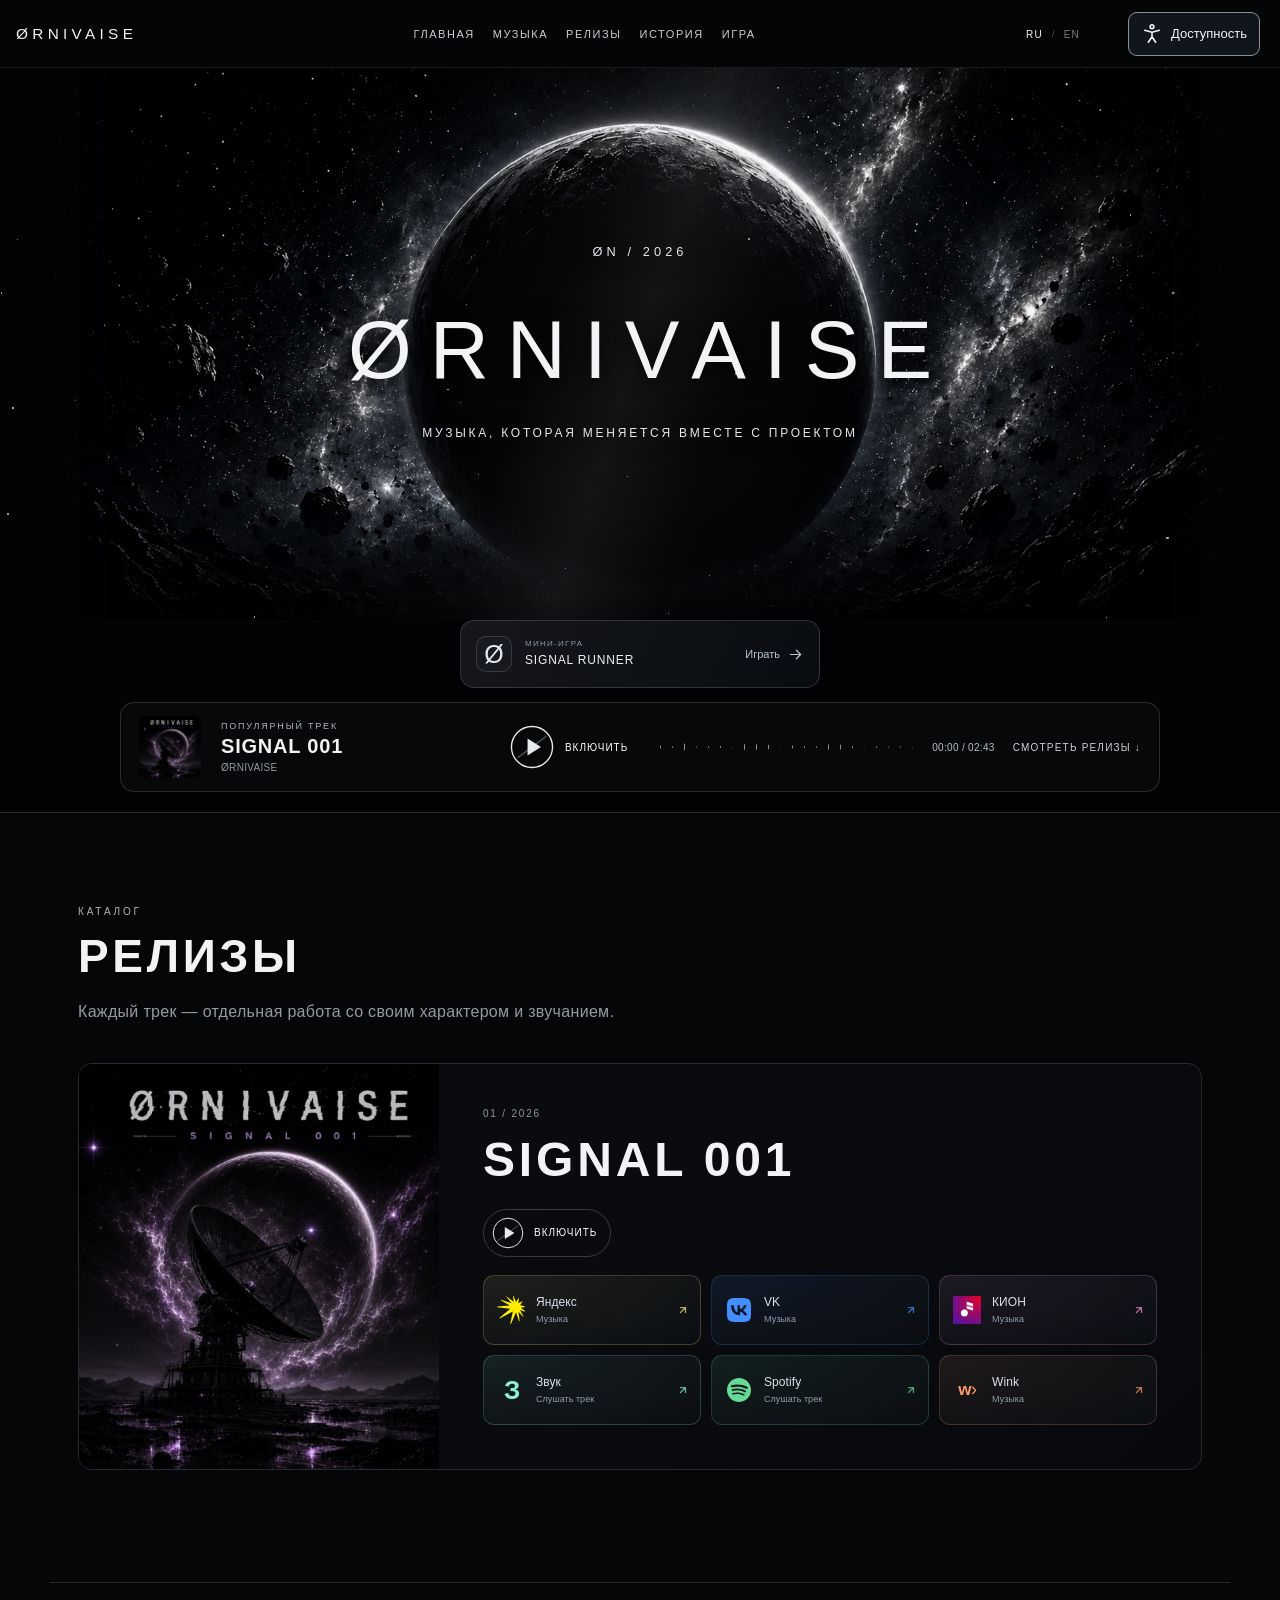
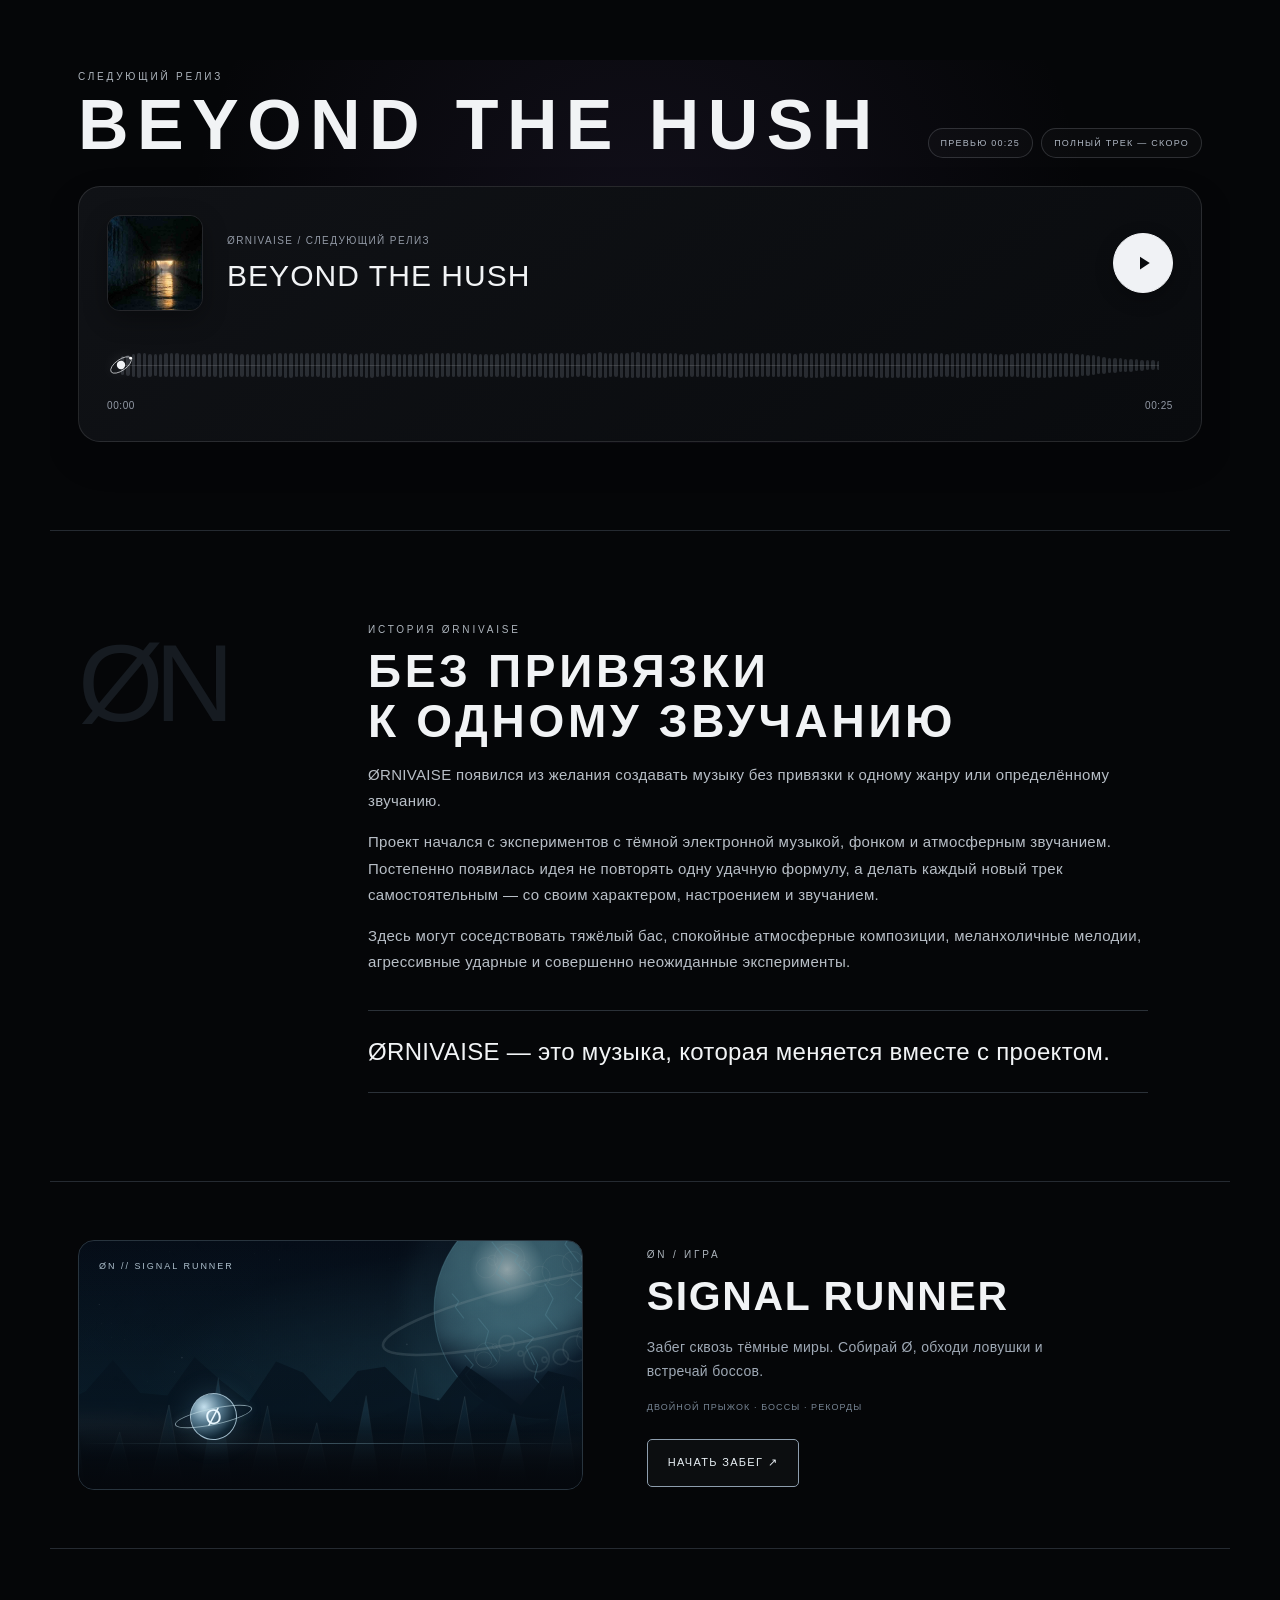
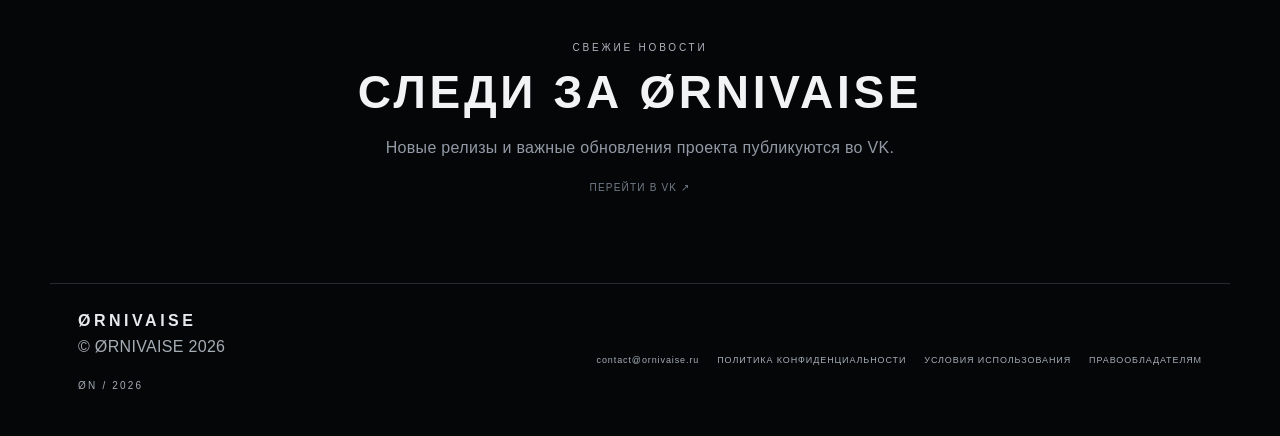
==== commit 58971655: "Publish reviewed homepage, accessibility, player and SIGNAL RUNNER V2 improvements Preserve producti" ====
--- a/index.html
+++ b/index.html
@@ -5,7 +5,7 @@
   <meta name="viewport" content="width=device-width,initial-scale=1,viewport-fit=cover">
   <meta name="theme-color" content="#050608">
   <meta name="referrer" content="no-referrer">
-  <meta http-equiv="Content-Security-Policy" content="default-src 'self' data: blob:; style-src 'unsafe-inline'; img-src 'self' data: blob:; media-src 'self' data: blob:; script-src 'unsafe-inline'; connect-src 'none'; object-src 'none'; frame-src 'none'; base-uri 'self'; form-action 'none'">
+  <meta http-equiv="Content-Security-Policy" content="default-src 'self' data: blob:; style-src 'self' 'unsafe-inline'; img-src 'self' data: blob:; media-src 'self' data: blob:; script-src 'self' 'unsafe-inline'; connect-src 'self'; object-src 'none'; frame-src 'none'; base-uri 'self'; form-action 'none'">
   <title>ØRNIVAISE (ORNIVAISE) — музыка и релизы</title>
   <link rel="canonical" href="https://ornivaise.ru/">
   <meta property="og:url" content="https://ornivaise.ru/">
@@ -41,19 +41,8 @@
 .social-nav span{opacity:.7}
 .menu-toggle{display:none;background:none;border:0;width:40px;height:40px}
 .menu-toggle span{display:block;height:1px;background:#fff;margin:7px 0}
-.hero{position:relative;min-height:720px;padding-top:68px;overflow:hidden;border-bottom:1px solid var(--line)}
-.hero-bg{position:absolute;inset:68px 0 0;background:url('og-image.png') center/cover no-repeat;transform:scale(1.04);animation:breath 16s ease-in-out infinite alternate}
-.hero-bg:after{content:"";position:absolute;inset:0;background:linear-gradient(180deg,rgba(4,5,7,.12),rgba(4,5,7,.58) 70%,#050608),radial-gradient(circle at 50% 42%,transparent 0 36%,rgba(4,5,7,.55) 85%)}
-.hero-noise{position:absolute;inset:68px 0 0;opacity:.08;pointer-events:none;background-image:repeating-radial-gradient(circle at 20% 30%,#fff 0 1px,transparent 1px 4px);mix-blend-mode:soft-light}
-.hero-copy{position:relative;z-index:2;text-align:center;padding-top:165px}
 .kicker,.section-label{font-size:10px;letter-spacing:.28em;color:#aeb5bd}
-.hero-copy h1{font-size:78px;letter-spacing:.08em;margin:12px 0}
 .hero-sub{font-size:12px;letter-spacing:.25em;color:#d4d8dd}
-.popular-card{position:absolute;z-index:3;left:50%;bottom:34px;transform:translateX(-50%);width:min(920px,calc(100% - 38px));min-height:112px;border:1px solid rgba(255,255,255,.15);background:rgba(7,9,12,.72);backdrop-filter:blur(18px);display:grid;grid-template-columns:82px 1fr auto 1.2fr auto auto;gap:18px;align-items:center;padding:14px 18px;border-radius:14px}
-.popular-cover img{width:72px;height:72px;object-fit:cover;border-radius:8px}
-.popular-info{display:flex;flex-direction:column;gap:4px}
-.popular-info strong{font-size:20px}
-.popular-info small{color:var(--muted)}
 .signal-btn{border:0;background:none;color:#fff;display:flex;align-items:center;gap:8px;cursor:pointer;font-size:10px;letter-spacing:.1em}
 .signal-btn svg{width:50px;height:50px;fill:none;stroke:#e7ebef;stroke-width:1.5}
 .signal-btn .play-shape,.signal-btn .pause-shape{fill:#e7ebef;stroke:none}
@@ -61,9 +50,7 @@
 .signal-btn .slash{opacity:.35}
 .signal-btn.playing .play-shape{display:none}
 .signal-btn.playing .pause-shape{display:block}
-.popular-progress{height:28px;display:flex;align-items:center}
 .signal-line{width:100%;height:20px;background:repeating-linear-gradient(90deg,transparent 0 8px,rgba(255,255,255,.55) 8px 9px,transparent 9px 12px);clip-path:polygon(0 48%,5% 40%,9% 60%,13% 28%,16% 58%,20% 34%,24% 67%,28% 42%,32% 55%,36% 31%,40% 65%,44% 38%,48% 57%,52% 27%,56% 68%,60% 42%,64% 59%,68% 33%,72% 62%,76% 44%,80% 56%,84% 35%,88% 64%,92% 43%,96% 58%,100% 49%,100% 51%,96% 42%,92% 57%,88% 36%,84% 65%,80% 44%,76% 56%,72% 38%,68% 67%,64% 41%,60% 58%,56% 32%,52% 73%,48% 43%,44% 62%,40% 35%,36% 69%,32% 45%,28% 58%,24% 33%,20% 66%,16% 42%,13% 72%,9% 40%,5% 60%,0 52%)}
-.popular-time{font-size:10px;color:#b8bec6}
 .jump-link{font-size:10px;letter-spacing:.12em;color:#cdd2d8;white-space:nowrap}
 .section{max-width:1180px;margin:0 auto;padding:88px 28px;border-bottom:1px solid var(--line)}
 .section-head{max-width:680px;margin-bottom:38px}
@@ -121,14 +108,8 @@
 .main-nav.open{display:flex}
 .social-nav{display:none}
 .menu-toggle{display:block}
-.hero{min-height:660px;padding-top:60px}
-.hero-bg,.hero-noise{inset:60px 0 0}
-.hero-copy{padding-top:150px}
-.hero-copy h1{font-size:48px}
 .hero-sub{font-size:9px}
-.popular-card{grid-template-columns:64px 1fr auto;bottom:18px}
-.popular-progress,.popular-time,.jump-link{display:none}
-.popular-cover img{width:58px;height:58px}
+.jump-link{display:none}
 .section{padding:64px 18px}
 .release-card,.release-card.reverse{grid-template-columns:1fr}
 .release-card.reverse .release-art{order:0}
@@ -144,29 +125,11 @@
 .icon-btn span,.main-play span{display:none}
 .footer-links{flex-direction:column}
 footer{align-items:flex-start;flex-direction:column}}
-@media(max-width:520px){.hero{min-height:590px}
-.hero-copy{padding:120px 14px 0}
-.hero-copy h1{font-size:36px}
-.popular-card{width:calc(100% - 18px);padding:10px;gap:9px}
+@media(max-width:520px){
 .signal-btn span{display:none}
 .section h2{font-size:32px}
 .story-copy blockquote{font-size:20px}
 .footer-links{font-size:8px}}
-.hero-bg{
-  --mx:0px;
-  --my:0px;
-  --zoom:1.045;
-  transform:translate3d(var(--mx),var(--my),0) scale(var(--zoom));
-  will-change:transform,filter;
-  animation:heroCinematicZoom 22s ease-in-out infinite alternate;
-}
-.hero-glow{position:absolute;inset:68px 0 0;pointer-events:none;z-index:1;
-  background:radial-gradient(circle at 50% 43%,rgba(235,241,246,.16) 0%,rgba(205,216,226,.07) 11%,rgba(255,255,255,0) 35%);
-  mix-blend-mode:screen;opacity:.38;filter:blur(10px);animation:heroGlowBreath 7.5s ease-in-out infinite alternate;will-change:opacity,transform}
-.hero-particles{position:absolute;inset:68px 0 0;z-index:1;overflow:hidden;pointer-events:none}
-.hero-particles i{position:absolute;width:1px;height:1px;border-radius:50%;background:#fff;opacity:.16;box-shadow:0 0 6px rgba(255,255,255,.28);animation:particleDrift var(--dur,18s) linear infinite;animation-delay:var(--delay,0s)}
-.hero-copy,.popular-card{z-index:4}
-.hero-noise{z-index:2}
 .hero-wave{transition:opacity .3s ease,filter .3s ease}
 .hero-wave.is-playing{animation:wavePulse .72s ease-in-out infinite alternate;filter:drop-shadow(0 0 4px rgba(255,255,255,.18))}
 @keyframes heroCinematicZoom{
@@ -187,15 +150,7 @@
   from{opacity:.46;transform:scaleY(.74)}
   to{opacity:.95;transform:scaleY(1.12)}
 }
-@media (prefers-reduced-motion: reduce){.hero-bg,.hero-glow,.hero-particles i,.hero-wave.is-playing{animation:none!important}
-.hero-bg{transform:scale(1.045)!important}}
-@media(max-width:900px){.hero-glow,.hero-particles{inset:60px 0 0}
-.hero-bg{animation-duration:30s}
-.hero-glow{opacity:.22;animation-duration:10s}
-.hero-particles i:nth-child(n+10){display:none}}
-@media(max-width:520px){.hero-bg{animation:heroMobileZoom 32s ease-in-out infinite alternate}
-.hero-glow{opacity:.16;filter:blur(14px)}
-.hero-particles i:nth-child(n+7){display:none}}
+@media (prefers-reduced-motion: reduce){.hero-wave.is-playing{animation:none!important}}
 @keyframes heroMobileZoom{
   from{transform:scale(1.035);filter:brightness(.98)}
   to{transform:scale(1.065);filter:brightness(1.01)}
@@ -204,7 +159,6 @@
   position:absolute!important;width:1px!important;height:1px!important;padding:0!important;margin:-1px!important;
   overflow:hidden!important;clip:rect(0 0 0 0)!important;clip-path:inset(50%)!important;white-space:nowrap!important;border:0!important;
 }
-.hero-bg{background-position:center center}
 body{padding-bottom:118px}
 .global-player.player-54{
   min-height:92px;
@@ -230,6 +184,7 @@
 .player-54 .gp-meta span{font-size:8px;letter-spacing:.18em;color:#767e88}
 .gp-timeline{position:relative;min-width:0;padding:5px 0 0}
 .gp-time-row{display:flex;justify-content:space-between;font-size:9px;letter-spacing:.08em;color:#c2c7ce;margin-bottom:7px}
+.gp-time-row #seekStatus{min-width:0;padding-inline:6px;overflow:hidden;text-overflow:ellipsis;white-space:nowrap;font-size:8px;color:#b9abc9}
 .gp-wave-track{position:absolute;left:0;right:0;top:34px;height:18px;overflow:hidden;pointer-events:none;opacity:.7}
 .gp-wave-track:before{content:"";position:absolute;inset:0;background:repeating-linear-gradient(90deg,transparent 0 6px,rgba(229,225,242,.38) 6px 7px,transparent 7px 9px);clip-path:polygon(0 49%,4% 44%,8% 57%,12% 32%,16% 65%,20% 38%,24% 73%,28% 29%,32% 62%,36% 44%,40% 69%,44% 31%,48% 59%,52% 42%,56% 76%,60% 37%,64% 66%,68% 45%,72% 61%,76% 34%,80% 72%,84% 40%,88% 58%,92% 46%,96% 64%,100% 49%,100% 51%,96% 36%,92% 54%,88% 42%,84% 60%,80% 28%,76% 66%,72% 39%,68% 55%,64% 34%,60% 63%,56% 24%,52% 58%,48% 41%,44% 69%,40% 31%,36% 56%,32% 38%,28% 71%,24% 27%,20% 62%,16% 35%,12% 68%,8% 43%,4% 56%,0 51%)}
 .gp-wave-track span{position:absolute;left:0;top:0;bottom:0;width:0;background:linear-gradient(90deg,rgba(139,102,231,.16),rgba(196,168,255,.36));filter:drop-shadow(0 0 5px rgba(168,130,255,.42))}
@@ -284,31 +239,6 @@
 .gp-volume{grid-column:1/-1;grid-row:3;margin:0;padding:0;border:0;grid-template-columns:30px 1fr 36px}
 .player-54 .volume-btn{display:grid}
 .player-54 .volume-btn svg{width:24px;height:24px}}
-.hero{
-  min-height: min(860px, 82vw);
-  background:#020305;
-}
-.hero-bg{
-  background-image:
-    linear-gradient(to bottom, rgba(0,0,0,.05) 0%, rgba(0,0,0,.03) 58%, rgba(0,0,0,.35) 100%),
-    url("og-image.png") !important;
-  background-size: cover !important;
-  background-position: center center !important;
-  filter:none !important;
-}
-.hero-copy{
-  display:none !important;
-}
-.hero-glow{
-  opacity:.16 !important;
-  background:radial-gradient(circle at 50% 38%,rgba(255,255,255,.14),transparent 34%) !important;
-}
-.hero-noise{opacity:.11 !important}
-.popular-card{
-  background:rgba(4,5,7,.78) !important;
-  backdrop-filter:blur(15px);
-  border-color:rgba(255,255,255,.13) !important;
-}
 .newsletter-row{
   background:#050608 !important;
   border-color:#343b44 !important;
@@ -327,116 +257,10 @@
 .newsletter-row input{
   background:#050608 !important;
 }
-@media(max-width:900px){.hero{
-    min-height:620px;
-  }
-.hero-bg{
-    background-size:cover !important;
-    background-position:center center !important;
-  }}
 @media(max-width:620px){.newsletter-row button{
     border-left:0 !important;
     border-top:1px solid #343b44 !important;
   }}
-.hero{
-  overflow:hidden;
-  background:#020305 !important;
-}
-.hero-bg{
-  background-size: 88% auto !important;
-  background-repeat:no-repeat !important;
-  background-position:center center !important;
-  transform:none !important;
-}
-@media (max-width:900px){.hero-bg{
-    background-size:auto 82% !important;
-    background-position:center center !important;
-  }}
-@media (max-width:620px){.hero-bg{
-    background-size:auto 72% !important;
-    background-position:center 46% !important;
-  }}
-.hero{
-  position:relative !important;
-  min-height:0 !important;
-  height:auto !important;
-  aspect-ratio: 16 / 9 !important;
-  background:#000 !important;
-  overflow:hidden !important;
-}
-.hero-bg{
-  position:absolute !important;
-  inset:0 !important;
-  background-image:url("og-image.png") !important;
-  background-size:contain !important;
-  background-repeat:no-repeat !important;
-  background-position:center center !important;
-  transform:none !important;
-  filter:none !important;
-}
-.hero-copy{
-  display:none !important;
-}
-.hero-glow{
-  display:none !important;
-}
-@media(max-width:900px){.hero{
-    aspect-ratio:16 / 9 !important;
-    min-height:0 !important;
-  }
-.hero-bg{
-    background-size:contain !important;
-    background-position:center center !important;
-  }}
-@media(max-width:620px){.hero{
-    aspect-ratio:16 / 9 !important;
-  }
-.hero-bg{
-    background-size:contain !important;
-    background-position:center center !important;
-  }}
-.hero{
-  position:relative !important;
-  min-height:0 !important;
-  aspect-ratio:16 / 9 !important;
-  background:#000 !important;
-  overflow:hidden !important;
-}
-.hero-bg{
-  position:absolute !important;
-  inset:0 !important;
-  background-image:url("og-image.png") !important;
-  background-size:cover !important;
-  background-position:center center !important;
-  transform:translate3d(var(--mx,0),var(--my,0),0) scale(1.015) !important;
-  filter:none !important;
-  animation:heroSlowBreath 24s ease-in-out infinite alternate !important;
-}
-.hero-bg::after{
-  content:"";
-  position:absolute;
-  inset:0;
-  background:radial-gradient(circle at 50% 45%,transparent 0 50%,rgba(0,0,0,.18) 100%);
-}
-.hero-copy,.hero-glow{display:none !important}
-.hero-noise{opacity:.035 !important;inset:0 !important}
-.hero-particles{
-  position:absolute !important;
-  inset:0 !important;
-  z-index:2 !important;
-  overflow:hidden !important;
-  pointer-events:none !important;
-}
-.hero-particles i{
-  position:absolute;
-  border-radius:50%;
-  background:rgba(255,255,255,.9);
-  opacity:var(--op,.22);
-  box-shadow:0 0 var(--blur,5px) rgba(255,255,255,.42);
-  animation:spaceDrift var(--dur,24s) linear infinite;
-  animation-delay:var(--delay,0s);
-  will-change:transform,opacity;
-}
 @keyframes spaceDrift{
   0%{
     transform:translate3d(0,18px,0) scale(var(--scale,.7));
@@ -453,22 +277,6 @@
   from{filter:brightness(.96); transform:translate3d(var(--mx,0),var(--my,0),0) scale(1.012)}
   to{filter:brightness(1.04); transform:translate3d(var(--mx,0),var(--my,0),0) scale(1.025)}
 }
-@media(max-width:900px){.hero{aspect-ratio:16 / 9 !important;min-height:0 !important}
-.hero-bg{background-size:cover !important;background-position:center !important}}
-@media(max-width:620px){.hero{
-    aspect-ratio:auto !important;
-    height:520px !important;
-  }
-.hero-bg{
-    background-size:auto 100% !important;
-    background-position:center center !important;
-  }}
-@media(prefers-reduced-motion:reduce){.hero-bg,.hero-particles i{animation:none !important}
-.hero-particles{display:none !important}}
-.hero-bg{
-  animation:heroStrongBreath 16s ease-in-out infinite alternate !important;
-  transform:translate3d(var(--mx,0),var(--my,0),0) scale(1.025) !important;
-}
 @keyframes heroStrongBreath{
   0%{
     filter:brightness(.93) contrast(1.02);
@@ -481,9 +289,6 @@
     filter:brightness(1.08) contrast(1.07);
     transform:translate3d(calc(var(--mx,0) * 1.2),calc(var(--my,0) * 1.2),0) scale(1.045);
   }
-}
-.hero-particles i{
-  animation-name:spaceDriftStrong !important;
 }
 @keyframes spaceDriftStrong{
   0%{
@@ -497,38 +302,12 @@
     opacity:0;
   }
 }
-.hero-particles i.foreground{
-  width:3.6px !important;
-  height:3.6px !important;
-  opacity:.48 !important;
-  filter:blur(.15px);
-  box-shadow:0 0 12px rgba(255,255,255,.65),0 0 26px rgba(255,255,255,.20);
-}
-.hero::after{
-  content:"";
-  position:absolute;
-  z-index:2;
-  inset:-20% -40%;
-  pointer-events:none;
-  background:
-    linear-gradient(108deg,
-      transparent 38%,
-      rgba(255,255,255,.015) 46%,
-      rgba(255,255,255,.07) 50%,
-      rgba(255,255,255,.018) 54%,
-      transparent 62%);
-  transform:translateX(-40%);
-  animation:heroLightSweep 14s ease-in-out infinite;
-  mix-blend-mode:screen;
-}
 @keyframes heroLightSweep{
   0%,18%{transform:translateX(-42%);opacity:0}
   34%{opacity:.65}
   63%{opacity:.42}
   82%,100%{transform:translateX(42%);opacity:0}
 }
-@media(max-width:620px){.hero::after{opacity:.42}}
-@media(prefers-reduced-motion:reduce){.hero::after{display:none !important}}
 .news-social a,.news-social .vk-link{
   border:0 !important;
   outline:0 !important;
@@ -585,59 +364,6 @@
   --track-accent: 210,148,103;
   --track-accent-soft: 146,91,58;
 }
-.hero{
-  --audio-energy:0;
-  --audio-bass:0;
-  --audio-high:0;
-}
-.hero-bg{
-  transition:filter .22s linear !important;
-  filter:
-    brightness(calc(.96 + var(--audio-energy) * .12))
-    contrast(calc(1.02 + var(--audio-bass) * .08))
-    saturate(calc(.92 + var(--audio-high) * .12)) !important;
-}
-.hero::before{
-  content:"";
-  position:absolute;
-  inset:0;
-  z-index:2;
-  pointer-events:none;
-  opacity:calc(.035 + var(--audio-energy) * .16);
-  background:
-    radial-gradient(circle at 50% 46%,
-      rgba(var(--track-accent),calc(.02 + var(--audio-bass) * .12)) 0%,
-      rgba(var(--track-accent),calc(.008 + var(--audio-energy) * .05)) 30%,
-      transparent 62%);
-  mix-blend-mode:screen;
-  transition:opacity .16s linear;
-}
-.hero-particles{
-  opacity:calc(.72 + var(--audio-high) * .28);
-  filter:brightness(calc(1 + var(--audio-energy) * .45));
-}
-.hero-particles i{
-  box-shadow:
-    0 0 calc(4px + var(--audio-high) * 9px)
-    rgba(var(--track-accent),calc(.18 + var(--audio-high) * .34)) !important;
-}
-.hero-audio-ring{
-  position:absolute;
-  z-index:3;
-  left:50%;
-  top:48%;
-  width:38%;
-  aspect-ratio:1/1;
-  transform:translate(-50%,-50%) scale(calc(.985 + var(--audio-bass) * .045));
-  border-radius:50%;
-  border:1px solid rgba(var(--track-accent),calc(.015 + var(--audio-bass) * .13));
-  box-shadow:
-    0 0 calc(8px + var(--audio-bass) * 34px)
-    rgba(var(--track-accent),calc(.01 + var(--audio-bass) * .075));
-  pointer-events:none;
-  opacity:calc(.25 + var(--audio-bass) * .75);
-  transition:border-color .09s linear, box-shadow .09s linear;
-}
 .gp-wave-track{
   isolation:isolate;
 }
@@ -689,35 +415,23 @@
   from{transform:scale(.8);opacity:.48}
   to{transform:scale(1.25);opacity:1}
 }
-@media(max-width:700px){.hero-audio-ring{width:64%;top:44%}}
-@media(prefers-reduced-motion:reduce){.hero-audio-ring{display:none!important}
-body.audio-is-playing .player-54 .gp-meta small::before{animation:none!important}}
-@media(max-width:760px){.hero{min-height:610px!important}
-.hero-bg{background-size:100% 100%,106% auto!important;background-position:center center,center 4%!important;animation:heroMobileWideBreath 28s ease-in-out infinite alternate!important}}
-@media(max-width:430px){.hero{min-height:570px!important}
-.hero-bg{background-size:100% 100%,100% auto!important;background-position:center center,center 0!important}}</style>
+@media(prefers-reduced-motion:reduce){
+body.audio-is-playing .player-54 .gp-meta small::before{animation:none!important}}</style>
 
 <style id="scroll-experiment-v12">html{scroll-behavior:smooth}
 body{overflow-x:hidden}
-section:not(.hero),.popular-card{
+section:not(.hero){
   transition:opacity .45s cubic-bezier(.2,.8,.2,1),transform .45s cubic-bezier(.2,.8,.2,1)
 }
 .scroll-reveal{opacity:.55;transform:translateY(16px)}
 .scroll-reveal.is-visible{opacity:1;transform:none}
-.popular-card.scroll-reveal{transform:translateX(-50%) translateY(16px)}
-.popular-card.scroll-reveal.is-visible{transform:translateX(-50%)}
 .release-card{transition:box-shadow .25s ease}
 .release-card.release-focus,.release-card.release-dim{transform:none!important;filter:none!important;opacity:1!important}
-.hero.hero-offscreen .hero-particles i,.hero.hero-offscreen .hero-glow,.hero.hero-offscreen .hero-audio-ring{animation-play-state:paused!important}
-.hero.hero-offscreen .hero-bg,.hero.hero-offscreen .hero-copy{will-change:auto!important}
-@media(max-width:760px){.scroll-reveal{transform:translateY(10px)}
-.popular-card.scroll-reveal{transform:translateX(-50%) translateY(10px)}
-.popular-card.scroll-reveal.is-visible{transform:translateX(-50%)}}
+@media(max-width:760px){.scroll-reveal{transform:translateY(10px)}}
 @media(prefers-reduced-motion:reduce){html{scroll-behavior:auto}
-.scroll-reveal,.scroll-reveal.is-visible,.release-card,.hero-bg,.hero-copy{
+.scroll-reveal,.scroll-reveal.is-visible,.release-card{
     transition:none!important;transform:none!important;filter:none!important;opacity:1!important
-  }
-.popular-card.scroll-reveal,.popular-card.scroll-reveal.is-visible{transform:translateX(-50%)!important}}</style>
+  }}</style>
 
 <style id="responsive-v13">:root{--safe-x:max(16px,env(safe-area-inset-left));--safe-r:max(16px,env(safe-area-inset-right))}
 img,svg,canvas{max-width:100%}
@@ -726,32 +440,16 @@
 .section{width:min(1180px,100%);padding-inline:clamp(16px,4vw,28px)}
 .section h2{font-size:clamp(30px,4.2vw,46px)}
 .release-body h3{font-size:clamp(28px,4.2vw,48px);overflow-wrap:anywhere}
-.hero{width:100%;aspect-ratio:16/9!important;height:auto!important;min-height:0!important}
-.hero-bg{inset:0!important;background-size:contain!important;background-position:center center!important;background-repeat:no-repeat!important}
-.hero-noise,.hero-particles{inset:0!important}
-.popular-card{width:min(920px,calc(100% - 32px));max-width:calc(100% - 32px)}
 @media(max-width:1100px){.main-nav{gap:clamp(14px,2vw,30px)}
 .global-player.player-54{left:10px;right:10px}}
-@media(max-width:900px){.hero{aspect-ratio:16/9!important;height:auto!important}
-.hero-bg{background-size:contain!important}
-.popular-card{width:calc(100% - 24px);max-width:calc(100% - 24px);bottom:clamp(8px,2vw,18px)}
+@media(max-width:900px){
 .release-card,.release-card.reverse{min-height:0}}
 @media(max-width:700px){body{padding-bottom:calc(178px + env(safe-area-inset-bottom))}
 .site-header{padding-left:max(14px,env(safe-area-inset-left));padding-right:max(14px,env(safe-area-inset-right))}
-.hero{aspect-ratio:16/9!important;height:auto!important}
-.hero-bg{background-size:contain!important;background-position:center center!important}
-.popular-card{position:absolute;bottom:6px;width:calc(100% - 16px);max-width:calc(100% - 16px);min-height:72px;padding:8px;gap:8px;grid-template-columns:52px minmax(0,1fr) auto}
-.popular-cover img{width:48px;height:48px}
-.popular-info strong{font-size:clamp(13px,4vw,18px);white-space:nowrap;overflow:hidden;text-overflow:ellipsis}
-.popular-info small{font-size:9px}
-.popular-card .signal-btn svg{width:40px;height:40px}
 .global-player.player-54{left:max(8px,env(safe-area-inset-left));right:max(8px,env(safe-area-inset-right));bottom:max(8px,env(safe-area-inset-bottom));max-height:calc(100dvh - 16px)}
 .section{padding-block:clamp(48px,12vw,64px)}
 .release-body{padding:clamp(20px,6vw,28px)}}
 @media(max-width:430px){.wordmark{font-size:14px;letter-spacing:.2em}
-.popular-card{grid-template-columns:44px minmax(0,1fr) 38px}
-.popular-cover img{width:42px;height:42px}
-.popular-card .signal-btn svg{width:36px;height:36px}
 .section{padding-inline:14px}
 .story-copy blockquote{font-size:clamp(17px,5vw,20px)}
 .global-player.player-54{padding:8px 9px;gap:6px 9px}
@@ -760,12 +458,9 @@
 .player-54 .gp-meta strong{font-size:11px}
 .gp-actions #prevBtn,.gp-actions #nextBtn{width:26px;height:26px}
 .player-54 .main-play,.player-54 .main-play svg{width:38px;height:38px}}
-@media(max-width:360px){.popular-info small{display:none}
-.popular-card{grid-template-columns:40px minmax(0,1fr) 34px}
-.popular-cover img{width:38px;height:38px}
+@media(max-width:360px){
 .global-player.player-54{left:4px;right:4px;padding-inline:7px}}
-@media(min-width:1600px){.section{max-width:1320px}
-.popular-card{width:min(1040px,calc(100% - 64px))}}
+@media(min-width:1600px){.section{max-width:1320px}}
 @media(orientation:landscape) and (max-height:520px){.site-header{height:54px}
 .main-nav{top:54px}
 .global-player.player-54{bottom:4px}}</style>
@@ -825,11 +520,31 @@
 @media(max-width:420px){.shigure-preview-title h2{font-size:36px}
 .shigure-pill{font-size:8px;padding:8px 10px}
 .shigure-player{padding:18px 14px}}</style>
-<style id="release-platforms-style">.release-platforms{flex:1 1 100%;display:grid;grid-template-columns:repeat(3,minmax(0,1fr));gap:8px;margin-top:6px}
-.release-platforms a{min-height:42px;display:flex;align-items:center;justify-content:space-between;gap:12px;padding:10px 12px;border:1px solid rgba(218,224,235,.16);border-radius:10px;background:radial-gradient(circle at 18% 20%,rgba(125,98,171,.13),transparent 43%),linear-gradient(145deg,rgba(255,255,255,.035),rgba(255,255,255,.012));color:#cfd5dd;font-size:9px;letter-spacing:.10em}
-.release-platforms a span{color:#8f98a5;font-size:12px}
-@media(max-width:700px){.release-platforms{grid-template-columns:repeat(2,minmax(0,1fr))}}
-@media(max-width:420px){.release-platforms{grid-template-columns:1fr}}
+<style id="release-platforms-style">.release-platforms{flex:1 1 100%;display:grid;grid-template-columns:repeat(3,minmax(0,1fr));gap:10px;margin-top:6px;min-width:0}
+.release-platforms a{--brand:#e5ebf2;--rgb:229,235,242;position:relative;isolation:isolate;display:grid;grid-template-columns:30px minmax(0,1fr) 10px;align-items:center;gap:10px;min-width:0;min-height:70px;padding:12px;border:1px solid rgba(var(--rgb),.2);border-radius:11px;background:radial-gradient(ellipse at 0 0,rgba(var(--rgb),.085),transparent 95%),#0b0e13;color:#d9e0e9;letter-spacing:.005em;transition:transform .18s,border-color .18s,background .18s,box-shadow .18s}
+.release-platforms a:hover{transform:translateY(-2px);border-color:rgba(var(--rgb),.65);background:radial-gradient(ellipse at 0 0,rgba(var(--rgb),.15),transparent 95%),#0b0e13;box-shadow:0 6px 22px rgba(var(--rgb),.07)}
+.release-platforms a:active{transform:translateY(0)}
+.release-platforms a:focus-visible{outline:2px solid var(--brand);outline-offset:4px}
+.release-platforms .rp-icon{display:grid;place-items:center;width:30px;height:30px;color:var(--brand);border-radius:7px}
+.release-platforms .rp-icon img{display:block;width:28px;height:28px;object-fit:contain}
+.release-platforms .rp-mask{display:block;width:24px;height:24px;background:currentColor;-webkit-mask:var(--logo) center/contain no-repeat;mask:var(--logo) center/contain no-repeat}
+.release-platforms .rp-name{min-width:0}
+.release-platforms .rp-name b{display:block;font-size:12px;line-height:1.3;font-weight:500}
+.release-platforms .rp-name small{display:block;font-size:9px;line-height:1.35;color:#929eaf;margin-top:3px;letter-spacing:.005em}
+.release-platforms .rp-arrow{display:block;width:10px;height:10px;fill:none;stroke:var(--brand);stroke-width:1.5;stroke-linecap:round;stroke-linejoin:round;opacity:.7}
+.release-platforms .rp-yandex{--brand:#ffe478;--rgb:255,228,120}
+.release-platforms .rp-vk{--brand:#438fff;--rgb:67,143,255;--logo:url('assets/platforms/vk.svg')}
+.release-platforms .rp-kion{--brand:#f395dc;--rgb:243,149,220}
+.release-platforms .rp-zvuk{--brand:#8bf1cf;--rgb:139,241,207}
+.release-platforms .rp-spotify{--brand:#67d997;--rgb:103,217,151;--logo:url('assets/platforms/spotify.svg')}
+.release-platforms .rp-wink{--brand:#ff9c6a;--rgb:255,156,106}
+.release-platforms .rp-letter{font-size:26px;font-weight:800;letter-spacing:-.08em;line-height:1}
+.release-platforms .rp-wink-mark{font-size:17px;font-weight:800;letter-spacing:-.08em}
+.release-platforms .rp-wink-mark i{font-size:18px;font-style:normal;font-weight:400;margin-left:1px}
+@media(max-width:1100px){.release-platforms{grid-template-columns:repeat(2,minmax(0,1fr))}}
+@media(max-width:520px){.release-platforms a{grid-template-columns:26px minmax(0,1fr) 8px;gap:8px;padding:12px 10px}.release-platforms .rp-icon{width:26px;height:28px}.release-platforms .rp-icon img{width:26px;height:26px}.release-platforms .rp-mask{width:23px;height:23px}}
+@media(max-width:340px){.release-platforms{grid-template-columns:1fr}.release-platforms a{min-height:62px;grid-template-columns:28px minmax(0,1fr) 12px}.release-platforms .rp-name b{font-size:13px}}
+@media(prefers-reduced-motion:reduce){.release-platforms a{transition:none}.release-platforms a:hover,.release-platforms a:active{transform:none}}
 .shigure-cover{width:116px;aspect-ratio:1/1;object-fit:cover;border-radius:12px;border:1px solid rgba(230,234,241,.14);box-shadow:0 16px 34px rgba(0,0,0,.28)}
 .shigure-player{grid-template-columns:116px auto minmax(0,1fr)}
 @media(max-width:700px){.shigure-player{grid-template-columns:86px minmax(0,1fr);align-items:center}
@@ -841,7 +556,6 @@
 .shigure-cover{width:74px}}</style>
 <style id="signal-game-style">@media(max-width:700px){body{padding-bottom:136px}
 .section{padding-left:max(16px,env(safe-area-inset-left));padding-right:max(16px,env(safe-area-inset-right))}
-.hero{min-height:min(620px,100svh)}
 .global-player.player-54{
     left:max(6px,env(safe-area-inset-left));
     right:max(6px,env(safe-area-inset-right));
@@ -852,56 +566,14 @@
     padding-left:max(14px,env(safe-area-inset-left));
     padding-right:max(14px,env(safe-area-inset-right));
   }
-.main-nav{top:64px}
-.hero{
-    padding-top:64px;
-    min-height:680px;
-  }
-.hero-bg,.hero-noise,.hero-glow,.hero-particles{inset:64px 0 0}
-.hero-bg{
-    background-size:100% 100%,132% auto!important;
-    background-position:center center,center 15%!important;
-    background-repeat:no-repeat,no-repeat!important;
-    transform:none!important;
-    animation:heroMobileWideBreath 28s ease-in-out infinite alternate!important;
-  }
-.popular-card{
-    width:calc(100% - 12px);
-    bottom:12px;
-  }}
-@media(max-width:430px){.hero{
-    min-height:min(680px,84svh);
-  }
-.hero-bg{
-    background-size:100% 100%,138% auto!important;
-    background-position:center center,center 13%!important;
-  }
-.hero-glow{
-    opacity:.18!important;
-    background:radial-gradient(circle at 50% 31%,rgba(255,255,255,.13),transparent 38%)!important;
-  }
-.hero-noise{opacity:.09!important}
-.popular-card{
-    width:calc(100% - 10px);
-    min-height:96px;
-    padding:10px 9px;
-  }}
-@media(max-width:380px){.hero{min-height:min(650px,84svh)}
-.hero-bg{
-    background-size:100% 100%,145% auto!important;
-    background-position:center center,center 12%!important;
-  }}
+.main-nav{top:64px}}
 @keyframes heroMobileWideBreath{
   from{transform:scale(1.008);filter:brightness(.98)}
   to{transform:scale(1.025);filter:brightness(1.01)}
 }
-@media(prefers-reduced-motion:reduce){.hero-bg{animation:none!important;transform:none!important}}
 @media(max-width:430px){body{padding-bottom:116px}
 .wordmark{font-size:15px;letter-spacing:.2em}
 .lang-switch button{font-size:9px;padding-inline:3px}
-.hero{min-height:min(570px,92svh)}
-.hero-bg{background-position:50% 38%!important}
-.popular-card{bottom:10px;border-radius:11px}
 .section{padding-top:52px;padding-bottom:52px}
 .release-body{padding:22px 17px}
 .release-body h3{font-size:27px}
@@ -964,14 +636,19 @@
 .runner-teaser-play{display:inline-flex;align-items:center;justify-content:space-between;gap:34px;min-height:48px;margin-top:24px;padding:0 20px;border:1px solid #8e9eae;border-radius:5px;background:#a6c4d00a;color:#e9f0f5;font-size:11px;letter-spacing:.12em;transition:background .2s,border-color .2s}
 .runner-teaser-play:hover{background:#a6c4d01c;border-color:#d0e4ed}
 .runner-hero-portal{display:inline-flex;align-items:center;justify-content:center;min-height:44px;padding:10px 14px;border:1px solid #71859480;border-radius:4px;background:#101c26b0;color:#dce7ed;font-size:10px;font-weight:700;letter-spacing:.09em}
-.hero>.runner-hero-portal{position:absolute;z-index:6;left:50%;bottom:166px;transform:translateX(-50%);white-space:nowrap}
 .main-nav{gap:clamp(16px,2vw,28px)}
 .easter-trigger{display:inline-flex;align-items:center;align-self:flex-start;min-height:44px;padding:8px 0;color:#a5adb5;font-size:10px;letter-spacing:.22em}
-@media(max-width:680px){.runner-teaser{grid-template-columns:1fr;gap:26px;padding-block:38px}.runner-teaser-scene{height:195px}.runner-teaser-copy p{max-width:100%}.runner-teaser-play{width:100%;margin-top:20px}.hero>.runner-hero-portal{bottom:128px}}
-@media(max-width:380px){.hero>.runner-hero-portal{bottom:122px}}
+@media(max-width:680px){.runner-teaser{grid-template-columns:1fr;gap:26px;padding-block:38px}.runner-teaser-scene{height:195px}.runner-teaser-copy p{max-width:100%}.runner-teaser-play{width:100%;margin-top:20px}}
 </style>
+
+<link rel="preload" as="image" href="planet-clean-v2.webp">
+<link rel="stylesheet" href="home-responsive.css">
+<link rel="stylesheet" href="player-signal.css">
+<link rel="stylesheet" href="player-scrubbers.css">
+<link rel="stylesheet" href="site-display.css">
 </head>
-<body data-track-theme="signal001">
+<body class="home-page signal-players" data-track-theme="signal001">
+<a class="skip-content" href="#mainContent">Перейти к содержимому</a>
 <header class="site-header">
   <a class="wordmark" href="#top">ØRNIVAISE</a>
   <div class="lang-switch" role="group" aria-label="Language"><button type="button" data-lang="ru" class="active" aria-pressed="true">RU</button><span>/</span><button type="button" data-lang="en" aria-pressed="false">EN</button></div>
@@ -984,28 +661,33 @@
     <a href="#releases">РЕЛИЗЫ</a>
     <a href="#story">ИСТОРИЯ</a>
     <a href="signal-runner.html">ИГРА</a>
-  </nav>
+</nav>
   <div class="social-nav">
     <a href="https://vk.ru/ornivaise" target="_blank" rel="noopener noreferrer">VK</a>
     <span>Telegram <em>СКОРО</em></span>
     <span>YouTube <em>СКОРО</em></span>
   </div>
+<button id="displayOpen" type="button" aria-haspopup="dialog" aria-controls="displayDialog" aria-label="Доступность"><svg viewBox="0 0 24 24" aria-hidden="true"><circle cx="12" cy="4" r="2"/><path d="M4 8l8 2 8-2M12 10v5m0 0-4 6m4-6 4 6"/></svg><span>Доступность</span></button>
 </header>
 
-<main id="top">
+<main id="top"><div id="mainContent" tabindex="-1"></div>
   <section class="hero" id="heroScene">
+    <div class="hero-stage" id="heroStage">
     <div class="hero-bg" id="heroBg" aria-hidden="true"></div>
     <div class="hero-glow" id="heroGlow" aria-hidden="true"></div>
     <div class="hero-particles" id="heroParticles" aria-hidden="true"></div>
     <div class="hero-audio-ring" id="heroAudioRing" aria-hidden="true"></div>
     <div class="hero-noise" aria-hidden="true"></div>
-    <div class="hero-copy-accessible">
+    <div class="hero-copy-live">
       <p class="kicker">ØN / 2026</p>
 
       <h1>ØRNIVAISE</h1>
       <p class="hero-sub">МУЗЫКА, КОТОРАЯ МЕНЯЕТСЯ ВМЕСТЕ С ПРОЕКТОМ</p>
     </div>
 
+    </div>
+    <div class="hero-actions">
+    <a class="runner-hero-portal" id="runnerHeroPortal" href="signal-runner.html" aria-label="Играть в SIGNAL RUNNER"><span class="portal-mark" aria-hidden="true">Ø</span><span class="portal-copy"><small>МИНИ-ИГРА</small><strong>SIGNAL RUNNER</strong></span><span class="portal-action">Играть <svg viewBox="0 0 20 20" aria-hidden="true"><path d="M4 10h12M11 5l5 5-5 5"/></svg></span></a>
     <div class="popular-card" id="music">
       <div class="popular-cover"><img src="cover-signal001-hq.jpg" alt="SIGNAL 001"></div>
       <div class="popular-info">
@@ -1021,7 +703,7 @@
       <span class="popular-time" data-time-for="signal001">00:00 / 02:43</span>
       <a class="jump-link" href="#releases">СМОТРЕТЬ РЕЛИЗЫ ↓</a>
     </div>
-    <a class="runner-hero-portal" id="runnerHeroPortal" href="signal-runner.html">Ø // SIGNAL RUNNER ↗</a>
+    </div>
   </section>
 
   <section class="section releases-section" id="releases">
@@ -1042,12 +724,12 @@
             <span>ВКЛЮЧИТЬ</span>
           </button>
           <div class="release-platforms" aria-label="SIGNAL 001 доступен на музыкальных площадках">
-            <a href="https://zvonko.link/signal001" target="_blank" rel="noopener noreferrer">ЯНДЕКС МУЗЫКА <span>↗</span></a>
-            <a href="https://zvonko.link/signal001" target="_blank" rel="noopener noreferrer">VK МУЗЫКА <span>↗</span></a>
-            <a href="https://zvonko.link/signal001" target="_blank" rel="noopener noreferrer">KION МУЗЫКА <span>↗</span></a>
-            <a href="https://zvonko.link/signal001" target="_blank" rel="noopener noreferrer">ЗВУК <span>↗</span></a>
-            <a href="https://zvonko.link/signal001" target="_blank" rel="noopener noreferrer">SPOTIFY <span>↗</span></a>
-            <a href="https://zvonko.link/signal001" target="_blank" rel="noopener noreferrer">WINK МУЗЫКА <span>↗</span></a>
+            <a class="rp-yandex" href="https://zvonko.link/signal001" target="_blank" rel="noopener noreferrer" aria-label="Слушать SIGNAL 001 — Яндекс Музыка"><span class="rp-icon" aria-hidden="true"><img src="assets/platforms/yandex-main.svg" width="28" height="28" alt=""></span><span class="rp-name"><b>Яндекс</b><small>Музыка</small></span><svg class="rp-arrow" viewBox="0 0 12 12" aria-hidden="true"><path d="M3 9 9 3M3 3h6v6"/></svg></a>
+            <a class="rp-vk" href="https://zvonko.link/signal001" target="_blank" rel="noopener noreferrer" aria-label="Слушать SIGNAL 001 — VK Музыка"><span class="rp-icon" aria-hidden="true"><i class="rp-mask"></i></span><span class="rp-name"><b>VK</b><small>Музыка</small></span><svg class="rp-arrow" viewBox="0 0 12 12" aria-hidden="true"><path d="M3 9 9 3M3 3h6v6"/></svg></a>
+            <a class="rp-kion" href="https://zvonko.link/signal001" target="_blank" rel="noopener noreferrer" aria-label="Слушать SIGNAL 001 — КИОН Музыка"><span class="rp-icon" aria-hidden="true"><img src="kion-music-icon.webp" width="28" height="28" alt=""></span><span class="rp-name"><b>КИОН</b><small>Музыка</small></span><svg class="rp-arrow" viewBox="0 0 12 12" aria-hidden="true"><path d="M3 9 9 3M3 3h6v6"/></svg></a>
+            <a class="rp-zvuk" href="https://zvonko.link/signal001" target="_blank" rel="noopener noreferrer" aria-label="Слушать SIGNAL 001 — Звук"><span class="rp-icon" aria-hidden="true"><span class="rp-letter">З</span></span><span class="rp-name"><b>Звук</b><small>Слушать трек</small></span><svg class="rp-arrow" viewBox="0 0 12 12" aria-hidden="true"><path d="M3 9 9 3M3 3h6v6"/></svg></a>
+            <a class="rp-spotify" href="https://zvonko.link/signal001" target="_blank" rel="noopener noreferrer" aria-label="Слушать SIGNAL 001 — Spotify"><span class="rp-icon" aria-hidden="true"><i class="rp-mask"></i></span><span class="rp-name"><b>Spotify</b><small>Слушать трек</small></span><svg class="rp-arrow" viewBox="0 0 12 12" aria-hidden="true"><path d="M3 9 9 3M3 3h6v6"/></svg></a>
+            <a class="rp-wink" href="https://zvonko.link/signal001" target="_blank" rel="noopener noreferrer" aria-label="Слушать SIGNAL 001 — Wink Музыка"><span class="rp-icon" aria-hidden="true"><span class="rp-wink-mark">w<i>›</i></span></span><span class="rp-name"><b>Wink</b><small>Музыка</small></span><svg class="rp-arrow" viewBox="0 0 12 12" aria-hidden="true"><path d="M3 9 9 3M3 3h6v6"/></svg></a>
           </div>
         </div>
       </div>
@@ -1058,12 +740,12 @@
     <div class="shigure-preview-wrap">
       <div class="shigure-preview-head">
         <div class="shigure-preview-title">
-          <span class="section-label" data-shigure-label>NEXT TRANSMISSION</span>
+          <span class="section-label" data-shigure-label>СЛЕДУЮЩИЙ РЕЛИЗ</span>
           <h2 id="shigureTitle">BEYOND THE HUSH</h2>
         </div>
         <div class="shigure-preview-pills" aria-label="Статус трека">
-          <span class="shigure-pill">PREVIEW 00:25</span>
-          <span class="shigure-pill" data-shigure-soon>FULL TRANSMISSION — SOON</span>
+          <span class="shigure-pill">ПРЕВЬЮ 00:25</span>
+          <span class="shigure-pill" data-shigure-soon>ПОЛНЫЙ ТРЕК — СКОРО</span>
         </div>
       </div>
 
@@ -1079,11 +761,13 @@
 
         <div class="shigure-player-main">
           <div class="shigure-meta">
-            <small>ØRNIVAISE / NEXT TRANSMISSION</small>
+            <small>ØRNIVAISE / СЛЕДУЮЩИЙ РЕЛИЗ</small>
             <strong>BEYOND THE HUSH</strong>
           </div>
-          <div class="shigure-wave" id="shigureWave" aria-hidden="true"></div>
-          <input class="shigure-seek" id="shigureSeek" type="range" min="0" max="100" step="0.1" value="0" aria-label="Позиция превью BEYOND THE HUSH">
+          <div class="signal-scrubber shigure-scrubber">
+            <div class="scrubber-visual" aria-hidden="true"><div class="shigure-wave scrubber-wave" id="shigureWave"><span style="--bar-height:19px"></span><span style="--bar-height:21px"></span><span style="--bar-height:23px"></span><span style="--bar-height:25px"></span><span style="--bar-height:24px"></span><span style="--bar-height:23px"></span><span style="--bar-height:22px"></span><span style="--bar-height:23px"></span><span style="--bar-height:24px"></span><span style="--bar-height:24px"></span><span style="--bar-height:24px"></span><span style="--bar-height:23px"></span><span style="--bar-height:23px"></span><span style="--bar-height:23px"></span><span style="--bar-height:23px"></span><span style="--bar-height:23px"></span><span style="--bar-height:23px"></span><span style="--bar-height:24px"></span><span style="--bar-height:25px"></span><span style="--bar-height:24px"></span><span style="--bar-height:24px"></span><span style="--bar-height:23px"></span><span style="--bar-height:23px"></span><span style="--bar-height:23px"></span><span style="--bar-height:23px"></span><span style="--bar-height:23px"></span><span style="--bar-height:23px"></span><span style="--bar-height:23px"></span><span style="--bar-height:24px"></span><span style="--bar-height:24px"></span><span style="--bar-height:25px"></span><span style="--bar-height:25px"></span><span style="--bar-height:24px"></span><span style="--bar-height:24px"></span><span style="--bar-height:24px"></span><span style="--bar-height:24px"></span><span style="--bar-height:24px"></span><span style="--bar-height:25px"></span><span style="--bar-height:25px"></span><span style="--bar-height:25px"></span><span style="--bar-height:25px"></span><span style="--bar-height:24px"></span><span style="--bar-height:23px"></span><span style="--bar-height:23px"></span><span style="--bar-height:24px"></span><span style="--bar-height:25px"></span><span style="--bar-height:25px"></span><span style="--bar-height:24px"></span><span style="--bar-height:23px"></span><span style="--bar-height:22px"></span><span style="--bar-height:23px"></span><span style="--bar-height:23px"></span><span style="--bar-height:23px"></span><span style="--bar-height:23px"></span><span style="--bar-height:23px"></span><span style="--bar-height:23px"></span><span style="--bar-height:24px"></span><span style="--bar-height:24px"></span><span style="--bar-height:25px"></span><span style="--bar-height:24px"></span><span style="--bar-height:24px"></span><span style="--bar-height:24px"></span><span style="--bar-height:24px"></span><span style="--bar-height:24px"></span><span style="--bar-height:24px"></span><span style="--bar-height:23px"></span><span style="--bar-height:23px"></span><span style="--bar-height:23px"></span><span style="--bar-height:23px"></span><span style="--bar-height:23px"></span><span style="--bar-height:23px"></span><span style="--bar-height:24px"></span><span style="--bar-height:24px"></span><span style="--bar-height:25px"></span><span style="--bar-height:24px"></span><span style="--bar-height:24px"></span><span style="--bar-height:23px"></span><span style="--bar-height:24px"></span><span style="--bar-height:25px"></span><span style="--bar-height:25px"></span><span style="--bar-height:25px"></span><span style="--bar-height:25px"></span><span style="--bar-height:25px"></span><span style="--bar-height:24px"></span><span style="--bar-height:23px"></span><span style="--bar-height:22px"></span><span style="--bar-height:24px"></span><span style="--bar-height:25px"></span><span style="--bar-height:26px"></span><span style="--bar-height:25px"></span><span style="--bar-height:24px"></span><span style="--bar-height:24px"></span><span style="--bar-height:25px"></span><span style="--bar-height:25px"></span><span style="--bar-height:26px"></span><span style="--bar-height:26px"></span><span style="--bar-height:25px"></span><span style="--bar-height:25px"></span><span style="--bar-height:25px"></span><span style="--bar-height:25px"></span><span style="--bar-height:25px"></span><span style="--bar-height:24px"></span><span style="--bar-height:24px"></span><span style="--bar-height:23px"></span><span style="--bar-height:23px"></span><span style="--bar-height:23px"></span><span style="--bar-height:24px"></span><span style="--bar-height:23px"></span><span style="--bar-height:23px"></span><span style="--bar-height:23px"></span><span style="--bar-height:24px"></span><span style="--bar-height:24px"></span><span style="--bar-height:25px"></span><span style="--bar-height:25px"></span><span style="--bar-height:25px"></span><span style="--bar-height:24px"></span><span style="--bar-height:24px"></span><span style="--bar-height:24px"></span><span style="--bar-height:24px"></span><span style="--bar-height:24px"></span><span style="--bar-height:24px"></span><span style="--bar-height:24px"></span><span style="--bar-height:24px"></span><span style="--bar-height:24px"></span><span style="--bar-height:23px"></span><span style="--bar-height:24px"></span><span style="--bar-height:25px"></span><span style="--bar-height:25px"></span><span style="--bar-height:25px"></span><span style="--bar-height:25px"></span><span style="--bar-height:24px"></span><span style="--bar-height:24px"></span><span style="--bar-height:24px"></span><span style="--bar-height:24px"></span><span style="--bar-height:24px"></span><span style="--bar-height:24px"></span><span style="--bar-height:24px"></span><span style="--bar-height:24px"></span><span style="--bar-height:24px"></span><span style="--bar-height:25px"></span><span style="--bar-height:25px"></span><span style="--bar-height:25px"></span><span style="--bar-height:25px"></span><span style="--bar-height:25px"></span><span style="--bar-height:25px"></span><span style="--bar-height:25px"></span><span style="--bar-height:25px"></span><span style="--bar-height:25px"></span><span style="--bar-height:25px"></span><span style="--bar-height:25px"></span><span style="--bar-height:24px"></span><span style="--bar-height:24px"></span><span style="--bar-height:23px"></span><span style="--bar-height:24px"></span><span style="--bar-height:25px"></span><span style="--bar-height:25px"></span><span style="--bar-height:24px"></span><span style="--bar-height:24px"></span><span style="--bar-height:24px"></span><span style="--bar-height:24px"></span><span style="--bar-height:24px"></span><span style="--bar-height:23px"></span><span style="--bar-height:23px"></span><span style="--bar-height:23px"></span><span style="--bar-height:23px"></span><span style="--bar-height:24px"></span><span style="--bar-height:24px"></span><span style="--bar-height:25px"></span><span style="--bar-height:25px"></span><span style="--bar-height:25px"></span><span style="--bar-height:25px"></span><span style="--bar-height:25px"></span><span style="--bar-height:24px"></span><span style="--bar-height:24px"></span><span style="--bar-height:24px"></span><span style="--bar-height:24px"></span><span style="--bar-height:23px"></span><span style="--bar-height:22px"></span><span style="--bar-height:21px"></span><span style="--bar-height:20px"></span><span style="--bar-height:18px"></span><span style="--bar-height:17px"></span><span style="--bar-height:15px"></span><span style="--bar-height:15px"></span><span style="--bar-height:14px"></span><span style="--bar-height:13px"></span><span style="--bar-height:13px"></span><span style="--bar-height:12px"></span><span style="--bar-height:11px"></span><span style="--bar-height:10px"></span><span style="--bar-height:10px"></span><span style="--bar-height:9px"></span></div><span class="scrubber-rail"><i></i></span><span class="scrubber-head" aria-hidden="true"><svg viewBox="0 0 28 28"><ellipse class="orbit" cx="14" cy="14" rx="12" ry="5.5" transform="rotate(-35 14 14)"/><circle class="planet" cx="14" cy="14" r="4.2"/><circle class="satellite" cx="23.7" cy="7.2" r="1.4"/></svg></span><span class="scrubber-ghost"></span><output class="scrubber-readout">00:00</output></div>
+            <input class="shigure-seek" id="shigureSeek" type="range" min="0" max="100" step="0.1" value="0" data-audio-id="audioShigurePreview" data-duration="25" aria-label="Позиция превью BEYOND THE HUSH">
+          </div>
           <div class="shigure-time"><span id="shigureCurrent">00:00</span><span>00:25</span></div>
           <p class="shigure-status" id="shigureStatus" role="status"></p>
         </div>
@@ -1132,19 +816,18 @@
 
 
 <p id="playerStatus" class="hero-copy-accessible" role="status"></p>
-<div class="global-player player-54" id="globalPlayer" role="region" aria-label="Аудиоплеер">
+<div class="global-player player-54" id="globalPlayer" role="region" aria-label="Аудиоплеер" hidden inert aria-hidden="true">
   <div class="gp-track">
     <img id="playerCover" src="cover-signal001-hq.jpg" alt="Обложка текущего трека">
     <div class="gp-meta"><small>СЕЙЧАС ИГРАЕТ</small><strong id="playerTitle">SIGNAL 001</strong><span>ØRNIVAISE</span></div>
   </div>
 
   <div class="gp-timeline">
-    <div class="gp-time-row"><span id="gpCurrent">00:00</span><span id="gpDuration">02:43</span></div>
-    <div class="gp-wave-track" aria-hidden="true">
-      <canvas class="gp-live-viz" id="gpLiveViz"></canvas>
-      <span></span><i></i>
+    <div class="gp-time-row"><span id="gpCurrent">00:00</span><span id="seekStatus" aria-hidden="true"></span><span id="gpDuration">02:43</span></div>
+    <div class="signal-scrubber gp-scrubber">
+      <div class="scrubber-visual" aria-hidden="true"><canvas class="gp-live-viz" id="gpLiveViz"></canvas><div class="scrubber-wave" id="signalWave" data-audio-id="audioSignal"><span style="--bar-height:13px"></span><span style="--bar-height:14px"></span><span style="--bar-height:15px"></span><span style="--bar-height:15px"></span><span style="--bar-height:17px"></span><span style="--bar-height:17px"></span><span style="--bar-height:16px"></span><span style="--bar-height:17px"></span><span style="--bar-height:17px"></span><span style="--bar-height:21px"></span><span style="--bar-height:23px"></span><span style="--bar-height:22px"></span><span style="--bar-height:21px"></span><span style="--bar-height:22px"></span><span style="--bar-height:21px"></span><span style="--bar-height:22px"></span><span style="--bar-height:22px"></span><span style="--bar-height:22px"></span><span style="--bar-height:22px"></span><span style="--bar-height:22px"></span><span style="--bar-height:23px"></span><span style="--bar-height:23px"></span><span style="--bar-height:23px"></span><span style="--bar-height:24px"></span><span style="--bar-height:24px"></span><span style="--bar-height:23px"></span><span style="--bar-height:24px"></span><span style="--bar-height:24px"></span><span style="--bar-height:24px"></span><span style="--bar-height:24px"></span><span style="--bar-height:24px"></span><span style="--bar-height:22px"></span><span style="--bar-height:22px"></span><span style="--bar-height:24px"></span><span style="--bar-height:24px"></span><span style="--bar-height:24px"></span><span style="--bar-height:24px"></span><span style="--bar-height:24px"></span><span style="--bar-height:24px"></span><span style="--bar-height:24px"></span><span style="--bar-height:24px"></span><span style="--bar-height:24px"></span><span style="--bar-height:22px"></span><span style="--bar-height:21px"></span><span style="--bar-height:22px"></span><span style="--bar-height:17px"></span><span style="--bar-height:22px"></span><span style="--bar-height:20px"></span><span style="--bar-height:26px"></span><span style="--bar-height:25px"></span><span style="--bar-height:17px"></span><span style="--bar-height:16px"></span><span style="--bar-height:16px"></span><span style="--bar-height:18px"></span><span style="--bar-height:23px"></span><span style="--bar-height:24px"></span><span style="--bar-height:24px"></span><span style="--bar-height:23px"></span><span style="--bar-height:23px"></span><span style="--bar-height:24px"></span><span style="--bar-height:24px"></span><span style="--bar-height:23px"></span><span style="--bar-height:23px"></span><span style="--bar-height:23px"></span><span style="--bar-height:21px"></span><span style="--bar-height:21px"></span><span style="--bar-height:23px"></span><span style="--bar-height:23px"></span><span style="--bar-height:22px"></span><span style="--bar-height:23px"></span><span style="--bar-height:23px"></span><span style="--bar-height:23px"></span><span style="--bar-height:23px"></span><span style="--bar-height:23px"></span><span style="--bar-height:23px"></span><span style="--bar-height:20px"></span><span style="--bar-height:22px"></span><span style="--bar-height:24px"></span><span style="--bar-height:23px"></span><span style="--bar-height:23px"></span><span style="--bar-height:23px"></span><span style="--bar-height:22px"></span><span style="--bar-height:23px"></span><span style="--bar-height:18px"></span><span style="--bar-height:18px"></span><span style="--bar-height:24px"></span><span style="--bar-height:25px"></span><span style="--bar-height:22px"></span><span style="--bar-height:24px"></span><span style="--bar-height:23px"></span><span style="--bar-height:24px"></span><span style="--bar-height:23px"></span><span style="--bar-height:22px"></span><span style="--bar-height:26px"></span><span style="--bar-height:21px"></span><span style="--bar-height:8px"></span></div><div class="scrubber-wave" id="signalPreviewWave" data-audio-id="audioShigurePreview" hidden><span style="--bar-height:19px"></span><span style="--bar-height:23px"></span><span style="--bar-height:24px"></span><span style="--bar-height:22px"></span><span style="--bar-height:24px"></span><span style="--bar-height:24px"></span><span style="--bar-height:23px"></span><span style="--bar-height:23px"></span><span style="--bar-height:24px"></span><span style="--bar-height:25px"></span><span style="--bar-height:24px"></span><span style="--bar-height:23px"></span><span style="--bar-height:23px"></span><span style="--bar-height:23px"></span><span style="--bar-height:24px"></span><span style="--bar-height:25px"></span><span style="--bar-height:24px"></span><span style="--bar-height:24px"></span><span style="--bar-height:24px"></span><span style="--bar-height:25px"></span><span style="--bar-height:25px"></span><span style="--bar-height:23px"></span><span style="--bar-height:24px"></span><span style="--bar-height:24px"></span><span style="--bar-height:23px"></span><span style="--bar-height:23px"></span><span style="--bar-height:23px"></span><span style="--bar-height:23px"></span><span style="--bar-height:24px"></span><span style="--bar-height:24px"></span><span style="--bar-height:24px"></span><span style="--bar-height:24px"></span><span style="--bar-height:24px"></span><span style="--bar-height:23px"></span><span style="--bar-height:23px"></span><span style="--bar-height:23px"></span><span style="--bar-height:25px"></span><span style="--bar-height:24px"></span><span style="--bar-height:24px"></span><span style="--bar-height:25px"></span><span style="--bar-height:25px"></span><span style="--bar-height:25px"></span><span style="--bar-height:23px"></span><span style="--bar-height:24px"></span><span style="--bar-height:26px"></span><span style="--bar-height:24px"></span><span style="--bar-height:25px"></span><span style="--bar-height:26px"></span><span style="--bar-height:25px"></span><span style="--bar-height:25px"></span><span style="--bar-height:25px"></span><span style="--bar-height:23px"></span><span style="--bar-height:23px"></span><span style="--bar-height:24px"></span><span style="--bar-height:23px"></span><span style="--bar-height:24px"></span><span style="--bar-height:25px"></span><span style="--bar-height:24px"></span><span style="--bar-height:24px"></span><span style="--bar-height:24px"></span><span style="--bar-height:24px"></span><span style="--bar-height:24px"></span><span style="--bar-height:24px"></span><span style="--bar-height:25px"></span><span style="--bar-height:25px"></span><span style="--bar-height:24px"></span><span style="--bar-height:24px"></span><span style="--bar-height:24px"></span><span style="--bar-height:24px"></span><span style="--bar-height:25px"></span><span style="--bar-height:25px"></span><span style="--bar-height:25px"></span><span style="--bar-height:25px"></span><span style="--bar-height:25px"></span><span style="--bar-height:25px"></span><span style="--bar-height:24px"></span><span style="--bar-height:24px"></span><span style="--bar-height:25px"></span><span style="--bar-height:24px"></span><span style="--bar-height:24px"></span><span style="--bar-height:23px"></span><span style="--bar-height:23px"></span><span style="--bar-height:24px"></span><span style="--bar-height:25px"></span><span style="--bar-height:25px"></span><span style="--bar-height:25px"></span><span style="--bar-height:24px"></span><span style="--bar-height:24px"></span><span style="--bar-height:22px"></span><span style="--bar-height:20px"></span><span style="--bar-height:17px"></span><span style="--bar-height:15px"></span><span style="--bar-height:13px"></span><span style="--bar-height:12px"></span><span style="--bar-height:10px"></span><span style="--bar-height:9px"></span></div><span class="scrubber-rail"><i></i></span><span class="scrubber-head" aria-hidden="true"><svg viewBox="0 0 28 28"><ellipse class="orbit" cx="14" cy="14" rx="12" ry="5.5" transform="rotate(-35 14 14)"/><circle class="planet" cx="14" cy="14" r="4.2"/><circle class="satellite" cx="23.7" cy="7.2" r="1.4"/></svg></span><span class="scrubber-ghost"></span><output class="scrubber-readout">00:00</output></div>
+      <input id="gpSeek" class="gp-seek" type="range" min="0" max="100" step="0.1" value="0" data-audio-id="audioSignal" data-duration="163.56" aria-label="Позиция воспроизведения">
     </div>
-    <input id="gpSeek" class="gp-seek" type="range" min="0" max="100" step="0.1" value="0" aria-label="Позиция воспроизведения">
   </div>
 
   <div class="gp-actions">
@@ -1180,66 +863,99 @@
 <script id="language-switcher">
 const i18n={ru:{nav:['ГЛАВНАЯ','МУЗЫКА','РЕЛИЗЫ','ИСТОРИЯ','ИГРА'],popular:'ПОПУЛЯРНЫЙ ТРЕК',catalog:'КАТАЛОГ',releases:'РЕЛИЗЫ',lead:'Каждый трек — отдельная работа со своим характером и звучанием.',storyLabel:'ИСТОРИЯ ØRNIVAISE',storyTitle:'БЕЗ ПРИВЯЗКИ<br>К ОДНОМУ ЗВУЧАНИЮ',story:['ØRNIVAISE появился из желания создавать музыку без привязки к одному жанру или определённому звучанию.','Проект начался с экспериментов с тёмной электронной музыкой, фонком и атмосферным звучанием. Постепенно появилась идея не повторять одну удачную формулу, а делать каждый новый трек самостоятельным — со своим характером, настроением и звучанием.','Здесь могут соседствовать тяжёлый бас, спокойные атмосферные композиции, меланхоличные мелодии, агрессивные ударные и совершенно неожиданные эксперименты.'],quote:'ØRNIVAISE — это музыка, которая меняется вместе с проектом.',newsLabel:'СВЕЖИЕ НОВОСТИ',newsTitle:'СЛЕДИ ЗА ØRNIVAISE',newsLead:'Новые релизы и важные обновления проекта публикуются во VK.',vk:'ПЕРЕЙТИ В VK ↗',now:'СЕЙЧАС ИГРАЕТ',foot:['ПОЛИТИКА КОНФИДЕНЦИАЛЬНОСТИ','УСЛОВИЯ ИСПОЛЬЗОВАНИЯ','ПРАВООБЛАДАТЕЛЯМ']},en:{nav:['HOME','MUSIC','RELEASES','STORY','GAME'],popular:'POPULAR TRACK',catalog:'CATALOG',releases:'RELEASES',lead:'Each track is a standalone work with its own character and sound.',storyLabel:'THE STORY OF ØRNIVAISE',storyTitle:'NOT BOUND<br>TO ONE SOUND',story:['ØRNIVAISE began with a desire to create music without being tied to one genre or a single sound.','The project started with experiments in dark electronic music, phonk and atmospheric sound. Gradually, the idea became not to repeat one successful formula, but to make every new track independent — with its own character, mood and sound.','Heavy bass, calm atmospheric compositions, melancholic melodies, aggressive drums and completely unexpected experiments can coexist here.'],quote:'ØRNIVAISE is music that changes together with the project.',newsLabel:'LATEST NEWS',newsTitle:'FOLLOW ØRNIVAISE',newsLead:'New releases and important project updates are published on VK.',vk:'OPEN VK ↗',now:'NOW PLAYING',foot:['PRIVACY POLICY','TERMS OF USE','RIGHTSHOLDERS']}};
 
-function applyHomeGameLanguage(lang){const en=lang==='en';const values={runnerTeaserEyebrow:en?'ØN / GAME':'ØN / ИГРА',runnerTeaserDescription:en?'Run through dark worlds. Collect Ø, dodge traps and encounter bosses.':'Забег сквозь тёмные миры. Собирай Ø, обходи ловушки и встречай боссов.',runnerTeaserFeatures:en?'DOUBLE JUMP · BOSSES · RECORDS':'ДВОЙНОЙ ПРЫЖОК · БОССЫ · РЕКОРДЫ',runnerTeaserPlay:en?'START RUN ↗':'НАЧАТЬ ЗАБЕГ ↗',runnerHeroPortal:en?'Ø // SIGNAL RUNNER ↗':'Ø // SIGNAL RUNNER ↗'};for(const [id,value]of Object.entries(values)){const el=document.getElementById(id);if(el)el.textContent=value}document.getElementById('easterHotspot')?.setAttribute('aria-label',en?'Play SIGNAL RUNNER':'Играть в SIGNAL RUNNER')}
-function applyLanguage(lang){const t=i18n[lang]||i18n.ru;document.documentElement.lang=lang;document.querySelectorAll('.lang-switch button').forEach(b=>{const on=b.dataset.lang===lang;b.classList.toggle('active',on);b.setAttribute('aria-pressed',String(on))});[...document.querySelectorAll('#mainNav a')].forEach((a,i)=>a.textContent=t.nav[i]||a.textContent);const pc=document.querySelector('.popular-info .section-label');if(pc)pc.textContent=t.popular;const sh=document.querySelector('.releases-section .section-head');if(sh){sh.querySelector('.section-label').textContent=t.catalog;sh.querySelector('h2').textContent=t.releases;sh.querySelector('p').textContent=t.lead}const st=document.querySelector('.story-copy');if(st){st.querySelector('.section-label').textContent=t.storyLabel;st.querySelector('h2').innerHTML=t.storyTitle;st.querySelectorAll(':scope > p').forEach((p,i)=>{if(t.story[i])p.textContent=t.story[i]});st.querySelector('blockquote').textContent=t.quote}const n=document.querySelector('.news-section');if(n){n.querySelector('.section-label').textContent=t.newsLabel;n.querySelector('h2').textContent=t.newsTitle;n.querySelector('.news-lead').textContent=t.newsLead;n.querySelector('.vk-button').textContent=t.vk}const now=document.querySelector('.gp-meta small');if(now)now.textContent=t.now;const links=[...document.querySelectorAll('.footer-links a')];t.foot.forEach((x,i)=>{if(links[i+1])links[i+1].textContent=x});applyHomeGameLanguage(lang);try{localStorage.setItem('ornivaise-language',lang)}catch(e){}}
+function applyHomeGameLanguage(lang){const en=lang==='en';const values={runnerTeaserEyebrow:en?'ØN / GAME':'ØN / ИГРА',runnerTeaserDescription:en?'Run through dark worlds. Collect Ø, dodge traps and encounter bosses.':'Забег сквозь тёмные миры. Собирай Ø, обходи ловушки и встречай боссов.',runnerTeaserFeatures:en?'DOUBLE JUMP · BOSSES · RECORDS':'ДВОЙНОЙ ПРЫЖОК · БОССЫ · РЕКОРДЫ',runnerTeaserPlay:en?'START RUN ↗':'НАЧАТЬ ЗАБЕГ ↗'};for(const [id,value]of Object.entries(values)){const el=document.getElementById(id);if(el)el.textContent=value}const portal=document.getElementById('runnerHeroPortal');if(portal){portal.setAttribute('aria-label',en?'Play SIGNAL RUNNER':'Играть в SIGNAL RUNNER');portal.querySelector('small').textContent=en?'MINI GAME':'МИНИ-ИГРА';portal.querySelector('.portal-action').firstChild.textContent=en?'Play ':'Играть '}document.getElementById('easterHotspot')?.setAttribute('aria-label',en?'Play SIGNAL RUNNER':'Играть в SIGNAL RUNNER')}
+function applyLanguage(lang){const t=i18n[lang]||i18n.ru;document.documentElement.lang=lang;document.querySelectorAll('.lang-switch button').forEach(b=>{const on=b.dataset.lang===lang;b.classList.toggle('active',on);b.setAttribute('aria-pressed',String(on))});[...document.querySelectorAll('#mainNav a')].forEach((a,i)=>a.textContent=t.nav[i]||a.textContent);const pc=document.querySelector('.popular-info .section-label');if(pc)pc.textContent=t.popular;const sh=document.querySelector('.releases-section .section-head');if(sh){sh.querySelector('.section-label').textContent=t.catalog;sh.querySelector('h2').textContent=t.releases;sh.querySelector('p').textContent=t.lead}const st=document.querySelector('.story-copy');if(st){st.querySelector('.section-label').textContent=t.storyLabel;st.querySelector('h2').innerHTML=t.storyTitle;st.querySelectorAll(':scope > p').forEach((p,i)=>{if(t.story[i])p.textContent=t.story[i]});st.querySelector('blockquote').textContent=t.quote}const n=document.querySelector('.news-section');if(n){n.querySelector('.section-label').textContent=t.newsLabel;n.querySelector('h2').textContent=t.newsTitle;n.querySelector('.news-lead').textContent=t.newsLead;n.querySelector('.vk-button').textContent=t.vk}const now=document.querySelector('.gp-meta small');if(now)now.textContent=document.getElementById('globalPlayer')?.dataset.preview==='true'?(lang==='en'?'PREVIEW · 00:25':'ПРЕВЬЮ · 00:25'):t.now;const links=[...document.querySelectorAll('.footer-links a')];t.foot.forEach((x,i)=>{if(links[i+1])links[i+1].textContent=x});applyHomeGameLanguage(lang);try{localStorage.setItem('ornivaise-language',lang)}catch(e){}}
 document.querySelectorAll('.lang-switch button').forEach(b=>b.addEventListener('click',()=>applyLanguage(b.dataset.lang)));let saved='ru';try{saved=localStorage.getItem('ornivaise-language')||'ru'}catch(e){}applyLanguage(saved==='en'?'en':'ru');
 </script>
+<script src="audio-transport.js"></script>
+<script src="player-scrubbers.js"></script>
 <script>
 const menuToggle=document.getElementById('menuToggle'),mainNav=document.getElementById('mainNav');
 function setMenu(open){
   mainNav.classList.toggle('open',open);
   menuToggle.setAttribute('aria-expanded',String(open));
-  menuToggle.setAttribute('aria-label',open?'Закрыть меню':'Открыть меню');
+  menuToggle.setAttribute('aria-label',document.documentElement.lang==='en'?(open?'Close menu':'Open menu'):(open?'Закрыть меню':'Открыть меню'));
 }
 menuToggle.addEventListener('click',()=>setMenu(!mainNav.classList.contains('open')));
 mainNav.querySelectorAll('a').forEach(a=>a.addEventListener('click',()=>setMenu(false)));
 document.addEventListener('keydown',e=>{if(e.key==='Escape'&&mainNav.classList.contains('open')){setMenu(false);menuToggle.focus();}});
 window.matchMedia('(max-width:900px)').addEventListener('change',()=>setMenu(false));
-const tracks={signal001:{title:'SIGNAL 001',src:'signal001.mp3',cover:'cover-signal001-hq.jpg',audio:document.getElementById('audioSignal')}};const order=['signal001'];let current='signal001';const playerCover=document.getElementById('playerCover'),playerTitle=document.getElementById('playerTitle'),mainPlay=document.getElementById('mainPlay'),gpSeek=document.getElementById('gpSeek'),gpCurrent=document.getElementById('gpCurrent'),gpDuration=document.getElementById('gpDuration'),volumeBtn=document.getElementById('volumeBtn'),volumeRange=document.getElementById('volumeRange'),volumeValue=document.getElementById('volumeValue'),shuffleBtn=document.getElementById('shuffleBtn'),repeatBtn=document.getElementById('repeatBtn');
+const tracks={signal001:{title:'SIGNAL 001',src:'signal001.mp3',cover:'cover-signal001-hq.jpg',audio:document.getElementById('audioSignal')},beyondPreview:{title:'BEYOND THE HUSH',src:'beyond-the-hush-preview-320.mp3',cover:'cover-beyond-the-hush.jpg',audio:document.getElementById('audioShigurePreview'),preview:true}};const order=['signal001'];let current='signal001';const playerCover=document.getElementById('playerCover'),playerTitle=document.getElementById('playerTitle'),mainPlay=document.getElementById('mainPlay'),gpSeek=document.getElementById('gpSeek'),gpCurrent=document.getElementById('gpCurrent'),gpDuration=document.getElementById('gpDuration'),volumeBtn=document.getElementById('volumeBtn'),volumeRange=document.getElementById('volumeRange'),volumeValue=document.getElementById('volumeValue'),shuffleBtn=document.getElementById('shuffleBtn'),repeatBtn=document.getElementById('repeatBtn');
 const fmt=s=>{if(!isFinite(s))return'00:00';const m=Math.floor(s/60),r=Math.floor(s%60);return String(m).padStart(2,'0')+':'+String(r).padStart(2,'0')};
 const playerStatus=document.getElementById('playerStatus');
+const globalPlayer=document.getElementById('globalPlayer');
+function revealGlobalPlayer(){
+  globalPlayer.hidden=false;globalPlayer.inert=false;globalPlayer.removeAttribute('aria-hidden');
+  document.body.classList.add('player-has-started');
+}
+// A review page deliberately shows both designs before playback.
+if(document.body.classList.contains('player-demo'))revealGlobalPlayer();
 function activeAudio(){return tracks[current].audio}
+const mediaTransports=new Map();
+function mediaTransport(a){
+  if(!mediaTransports.has(a)){
+    const track=Object.values(tracks).find(t=>t.audio===a);
+    mediaTransports.set(a,createAudioTransport(a,track.src,{
+      canPlay:()=>a===activeAudio(),
+      onChange:()=>{if(a===activeAudio()){syncButtons();renderCurrentTime()}},
+      onStatus:message=>{const en=document.documentElement.lang==='en',loading=message.startsWith('Подготавливаем'),text=en&&message?(loading?'Preparing seek…':'Could not seek. Check your connection and try again.'):message;if(a===activeAudio()){playerStatus.textContent=text;document.getElementById('seekStatus').textContent=message?(loading?(en?'Loading…':'Загрузка…'):(en?'Try again':'Повторите перемотку')):'';gpSeek.setAttribute('aria-busy',String(loading))}if(track.preview)document.getElementById('shigureStatus').textContent=text}
+    }));
+  }
+  return mediaTransports.get(a);
+}
+function pauseAudio(a){mediaTransport(a).pause()}
+function renderCurrentTime(){
+  const a=activeAudio(),position=mediaTransport(a).position();
+  gpCurrent.textContent=fmt(position);gpDuration.textContent=fmt(a.duration);
+  if(!gpScrubbing)gpSeek.value=Number.isFinite(a.duration)&&a.duration>0?position/a.duration*100:0;
+  gpSeek.setAttribute('aria-valuetext',fmt(position)+(document.documentElement.lang==='en'?' of ':' из ')+fmt(a.duration));paintSeek();
+}
+let gpScrubbing=false;
 function allButtons(){return [...document.querySelectorAll('[data-track]')]}
 function syncButtons(){
-  const playing=!activeAudio().paused;
+  const playing=mediaTransport(activeAudio()).isPlaying(),en=document.documentElement.lang==='en';
   allButtons().forEach(b=>{
     const is=b.dataset.track===current&&playing;
     b.classList.toggle('playing',is);
-    if(tracks[b.dataset.track])b.setAttribute('aria-label',(is?'Пауза: ':'Включить ')+tracks[b.dataset.track].title);
-    const t=b.querySelector('span');if(t)t.textContent=is?'ПАУЗА':'ВКЛЮЧИТЬ';
+    if(tracks[b.dataset.track])b.setAttribute('aria-label',(is?(en?'Pause: ':'Пауза: '):(en?'Play ':'Включить '))+tracks[b.dataset.track].title);
+    const t=b.querySelector('span');if(t)t.textContent=is?(en?'PAUSE':'ПАУЗА'):(en?'PLAY':'ВКЛЮЧИТЬ');
   });
   mainPlay.classList.toggle('playing',playing);
-  mainPlay.setAttribute('aria-label',playing?'Пауза':'Включить');
-  mainPlay.querySelector('span').textContent=playing?'ПАУЗА':'ВКЛЮЧИТЬ';
+  mainPlay.setAttribute('aria-label',playing?(en?'Pause':'Пауза'):(en?'Play':'Включить'));
+  mainPlay.querySelector('span').textContent=playing?(en?'PAUSE':'ПАУЗА'):(en?'PLAY':'ВКЛЮЧИТЬ');
 }
 function playAudio(a){
   playerStatus.textContent='';
-  a.play().catch(error=>{
+  mediaTransport(a).play().catch(error=>{
     if(error.name==='AbortError'||a!==activeAudio())return;
-    playerStatus.textContent='Не удалось включить трек. Проверьте соединение и нажмите «Включить» ещё раз.';
+    playerStatus.textContent=document.documentElement.lang==='en'?'Could not play the track. Check your connection and try again.':'Не удалось включить трек. Проверьте соединение и нажмите «Включить» ещё раз.';
     syncButtons();
   });
 }
 function setTrack(id,autoplay=false){
   if(!tracks[id])return;
   if(id!==current){
-    activeAudio().pause();current=id;
+    pauseAudio(activeAudio());current=id;
+    playerStatus.textContent='';document.getElementById('seekStatus').textContent='';
     playerCover.src=tracks[id].cover;playerCover.alt='Обложка '+tracks[id].title;
     playerTitle.textContent=tracks[id].title;
   }
   const a=activeAudio();
-  gpCurrent.textContent=fmt(a.currentTime);gpDuration.textContent=fmt(a.duration);
-  gpSeek.value=Number.isFinite(a.duration)&&a.duration>0?a.currentTime/a.duration*100:0;
-  paintSeek();
+  gpSeek.dataset.audioId=a.id;gpSeek.dataset.duration=tracks[id].preview?'25':'163.56';
+  globalPlayer.dataset.preview=String(!!tracks[id].preview);
+  const meta=globalPlayer.querySelector('.gp-meta small');
+  if(meta)meta.textContent=tracks[id].preview?(document.documentElement.lang==='en'?'PREVIEW · 00:25':'ПРЕВЬЮ · 00:25'):(document.documentElement.lang==='en'?'NOW PLAYING':'СЕЙЧАС ИГРАЕТ');
+  gpScrubbing=false;renderCurrentTime();
   if(volumeRange){a.volume=Number(volumeRange.value)/100;a.muted=Number(volumeRange.value)===0}
   if(autoplay)playAudio(a);
   syncButtons();
 }
-function toggle(id=current){if(id!==current)setTrack(id,false);const a=activeAudio();if(a.paused)playAudio(a);else a.pause();syncButtons()}
+function toggle(id=current){if(id!==current)setTrack(id,false);const a=activeAudio();if(mediaTransport(a).isPlaying())pauseAudio(a);else playAudio(a);syncButtons()}
 allButtons().forEach(b=>b.addEventListener('click',()=>toggle(b.dataset.track)));
 mainPlay.addEventListener('click',()=>toggle());
 let shuffleMode=false,repeatMode=false,lastVolume=.78;
 function nextTrack(direction=1){
+  if(!order.includes(current)){setTrack(order[0],true);return}
   let id;
   if(shuffleMode&&order.length>1){
     const pool=order.filter(x=>x!==current);id=pool[Math.floor(Math.random()*pool.length)];
@@ -1252,16 +968,26 @@
 document.getElementById('nextBtn').addEventListener('click',()=>nextTrack(1));
 shuffleBtn?.addEventListener('click',()=>{shuffleMode=!shuffleMode;shuffleBtn.classList.toggle('active',shuffleMode);shuffleBtn.setAttribute('aria-pressed',String(shuffleMode))});
 repeatBtn?.addEventListener('click',()=>{repeatMode=!repeatMode;repeatBtn.classList.toggle('active',repeatMode);repeatBtn.setAttribute('aria-pressed',String(repeatMode))});
-function paintSeek(){const v=Math.max(0,Math.min(100,Number(gpSeek.value)||0));gpSeek.style.setProperty('--seek',v+'%');document.querySelector('.gp-wave-track span')?.style.setProperty('width',v+'%');document.querySelector('.gp-wave-track i')?.style.setProperty('left',`calc(${v}% - 1px)`)}
-function setVolume(v){v=Math.max(0,Math.min(1,v));if(v>0)lastVolume=v;Object.values(tracks).forEach(t=>{t.audio.volume=v;t.audio.muted=v===0});if(volumeRange){volumeRange.value=Math.round(v*100);volumeRange.style.setProperty('--vol',Math.round(v*100)+'%')}if(volumeValue)volumeValue.textContent=Math.round(v*100)+'%';volumeBtn?.classList.toggle('muted',v===0);volumeBtn?.setAttribute('aria-label',v===0?'Включить звук':'Выключить звук')}
+function paintSeek(){const v=Math.max(0,Math.min(100,Number(gpSeek.value)||0));gpSeek.style.setProperty('--seek',v+'%');paintMediaScrubber(gpSeek)}
+function setVolume(v){v=Math.max(0,Math.min(1,v));if(v>0)lastVolume=v;Object.values(tracks).forEach(t=>{t.audio.volume=v;t.audio.muted=v===0});if(volumeRange){volumeRange.value=Math.round(v*100);volumeRange.style.setProperty('--vol',Math.round(v*100)+'%')}if(volumeValue)volumeValue.textContent=Math.round(v*100)+'%';volumeBtn?.classList.toggle('muted',v===0);volumeBtn?.setAttribute('aria-label',document.documentElement.lang==='en'?(v===0?'Unmute':'Mute'):(v===0?'Включить звук':'Выключить звук'))}
 Object.entries(tracks).forEach(([id,t])=>{
-  t.audio.addEventListener('loadedmetadata',()=>{if(id===current)gpDuration.textContent=fmt(t.audio.duration)});
-  t.audio.addEventListener('timeupdate',()=>{if(id!==current)return;gpCurrent.textContent=fmt(t.audio.currentTime);gpDuration.textContent=fmt(t.audio.duration);gpSeek.value=t.audio.duration?t.audio.currentTime/t.audio.duration*100:0;paintSeek();document.querySelectorAll(`[data-time-for="${id}"]`).forEach(e=>e.textContent=`${fmt(t.audio.currentTime)} / ${fmt(t.audio.duration)}`)});
-  t.audio.addEventListener('play',()=>{Object.values(tracks).forEach(o=>{if(o.audio!==t.audio)o.audio.pause()});syncButtons()});
+  mediaTransport(t.audio);
+  t.audio.addEventListener('loadedmetadata',()=>{if(id===current)renderCurrentTime()});
+  t.audio.addEventListener('timeupdate',()=>{if(id!==current)return;renderCurrentTime();document.querySelectorAll(`[data-time-for="${id}"]`).forEach(e=>e.textContent=`${fmt(t.audio.currentTime)} / ${fmt(t.audio.duration)}`)});
+  t.audio.addEventListener('play',()=>{Object.values(tracks).forEach(o=>{if(o.audio!==t.audio)pauseAudio(o.audio)});if(id!==current)setTrack(id,false);syncButtons()});
+  t.audio.addEventListener('playing',revealGlobalPlayer);
   t.audio.addEventListener('pause',syncButtons);
-  t.audio.addEventListener('ended',()=>{if(repeatMode){t.audio.currentTime=0;playAudio(t.audio)}else nextTrack(1)})
+  t.audio.addEventListener('ended',()=>{if(repeatMode){t.audio.currentTime=0;playAudio(t.audio)}else if(t.preview){t.audio.currentTime=0;syncButtons()}else nextTrack(1)})
 });
-gpSeek.addEventListener('input',()=>{const a=activeAudio();if(a.duration)a.currentTime=gpSeek.value/100*a.duration;paintSeek()});
+gpSeek.addEventListener('pointerdown',()=>{gpScrubbing=true});
+function finishGlobalScrub(){gpScrubbing=false;renderCurrentTime()}
+gpSeek.addEventListener('pointerup',finishGlobalScrub);
+gpSeek.addEventListener('pointercancel',finishGlobalScrub);
+gpSeek.addEventListener('blur',finishGlobalScrub);
+document.addEventListener('pointerup',finishGlobalScrub);
+document.addEventListener('pointercancel',finishGlobalScrub);
+gpSeek.addEventListener('change',finishGlobalScrub);
+gpSeek.addEventListener('input',()=>{const a=activeAudio();if(Number.isFinite(a.duration)&&a.duration>0)mediaTransport(a).seek(Number(gpSeek.value)/100*a.duration);paintSeek()});
 volumeRange?.addEventListener('input',()=>setVolume(Number(volumeRange.value)/100));
 volumeBtn.addEventListener('click',()=>{const a=activeAudio();const muted=a.muted||a.volume===0;setVolume(muted?(lastVolume||.78):0)});
 setVolume(.78);paintSeek();setTrack('signal001');
@@ -1302,7 +1028,7 @@
   }
 }
 
-if(heroScene && heroBg && finePointer && !reducedMotion && window.innerWidth>900){
+if(heroScene && heroBg && finePointer && !reducedMotion){
   let tx=0,ty=0,cx=0,cy=0,raf=0;
   const tick=()=>{
     cx+=(tx-cx)*.055;cy+=(ty-cy)*.055;
@@ -1310,13 +1036,15 @@
     heroBg.style.setProperty('--my',cy.toFixed(2)+'px');
     if(Math.abs(tx-cx)>.05||Math.abs(ty-cy)>.05)raf=requestAnimationFrame(tick);else raf=0;
   };
-  heroScene.addEventListener('pointermove',e=>{
-    const r=heroScene.getBoundingClientRect();
+  const motionSurface=document.getElementById('heroStage')||heroScene;
+  motionSurface.addEventListener('pointermove',e=>{
+    if(window.innerWidth<=900)return;
+    const r=motionSurface.getBoundingClientRect();
     tx=((e.clientX-r.left)/r.width-.5)*10;
     ty=((e.clientY-r.top)/r.height-.5)*6;
     if(!raf)raf=requestAnimationFrame(tick);
   });
-  heroScene.addEventListener('pointerleave',()=>{tx=0;ty=0;if(!raf)raf=requestAnimationFrame(tick)});
+  motionSurface.addEventListener('pointerleave',()=>{tx=0;ty=0;if(!raf)raf=requestAnimationFrame(tick)});
 }
 
 function syncHeroWave(){
@@ -1576,38 +1304,43 @@
   if(!audio||!play||!seek||!current||!wave)return;
 
   const fmt=s=>{if(!Number.isFinite(s))return'00:00';const m=Math.floor(s/60),r=Math.floor(s%60);return String(m).padStart(2,'0')+':'+String(r).padStart(2,'0')};
-  const bars=[];
-  for(let i=0;i<54;i++){
-    const b=document.createElement('span');
-    const h=18+Math.abs(Math.sin(i*.71)+Math.sin(i*.19)*.65)*24;
-    b.style.setProperty('--h',Math.min(46,h).toFixed(0)+'px');
-    wave.appendChild(b);bars.push(b);
-  }
+  let scrubbing=false;
+  const transport=mediaTransport(audio);
+  const bars=[...wave.querySelectorAll('span')];
 
   function sync(){
-    const playing=!audio.paused;
+    const playing=transport.isPlaying();
     play.classList.toggle('playing',playing);
-    play.setAttribute('aria-label',playing?'Пауза превью BEYOND THE HUSH':'Включить превью BEYOND THE HUSH');
+    play.setAttribute('aria-label',document.documentElement.lang==='en'?(playing?'Pause BEYOND THE HUSH preview':'Play BEYOND THE HUSH preview'):(playing?'Пауза превью BEYOND THE HUSH':'Включить превью BEYOND THE HUSH'));
     const duration=Number.isFinite(audio.duration)&&audio.duration>0?audio.duration:25;
-    const p=Math.max(0,Math.min(100,(audio.currentTime/duration)*100||0));
-    seek.value=p;seek.style.setProperty('--p',p+'%');
-    current.textContent=fmt(audio.currentTime);
+    const position=transport.position(),p=Math.max(0,Math.min(100,(position/duration)*100||0));
+    if(!scrubbing)seek.value=p;seek.style.setProperty('--p',seek.value+'%');paintMediaScrubber(seek);
+    current.textContent=fmt(position);seek.setAttribute('aria-valuetext',fmt(position)+(document.documentElement.lang==='en'?' of ':' из ')+fmt(duration));
     const active=Math.round((p/100)*bars.length);
     bars.forEach((b,i)=>b.classList.toggle('active',i<active));
   }
 
   play.addEventListener('click',()=>{
     status.textContent='';
-    if(audio.paused){
-      try{if(typeof tracks!=='undefined')Object.values(tracks).forEach(t=>t.audio.pause())}catch(e){}
-      audio.play().catch(()=>{status.textContent=document.documentElement.lang==='en'?'Could not play the preview. Try again.':'Не удалось включить превью. Попробуйте ещё раз.';sync()});
-    }else audio.pause();
+    if(!transport.isPlaying()){
+      try{if(typeof tracks!=='undefined')Object.values(tracks).filter(t=>t.audio!==audio).forEach(t=>pauseAudio(t.audio))}catch(e){}
+      setTrack('beyondPreview',false);
+      transport.play().catch(()=>{status.textContent=document.documentElement.lang==='en'?'Could not play the preview. Try again.':'Не удалось включить превью. Попробуйте ещё раз.';sync()});
+    }else transport.pause();
     sync();
   });
 
+  seek.addEventListener('pointerdown',()=>{scrubbing=true});
+  function finishPreviewScrub(){scrubbing=false;sync()}
+  seek.addEventListener('pointerup',finishPreviewScrub);
+  seek.addEventListener('pointercancel',finishPreviewScrub);
+  seek.addEventListener('blur',finishPreviewScrub);
+  document.addEventListener('pointerup',finishPreviewScrub);
+  document.addEventListener('pointercancel',finishPreviewScrub);
+  seek.addEventListener('change',finishPreviewScrub);
   seek.addEventListener('input',()=>{
     const d=Number.isFinite(audio.duration)&&audio.duration>0?audio.duration:25;
-    audio.currentTime=(Number(seek.value)/100)*d;sync();
+    transport.seek((Number(seek.value)/100)*d).then(sync);sync();
   });
   audio.addEventListener('timeupdate',sync);
   audio.addEventListener('play',sync);
@@ -1617,14 +1350,14 @@
 
   try{
     if(typeof tracks!=='undefined'){
-      Object.values(tracks).forEach(t=>t.audio.addEventListener('play',()=>{if(!audio.paused)audio.pause()}));
+      Object.values(tracks).filter(t=>t.audio!==audio).forEach(t=>t.audio.addEventListener('play',()=>{pauseAudio(audio)}));
     }
   }catch(e){}
 
   function lang(){
     const en=document.documentElement.lang==='en';
-    document.querySelector('[data-shigure-label]')?.replaceChildren(document.createTextNode('NEXT TRANSMISSION'));
-    document.querySelector('[data-shigure-soon]')?.replaceChildren(document.createTextNode(en?'FULL TRANSMISSION — SOON':'FULL TRANSMISSION — SOON'));
+    document.querySelector('[data-shigure-label]')?.replaceChildren(document.createTextNode(en?'NEXT TRANSMISSION':'СЛЕДУЮЩИЙ РЕЛИЗ'));
+    document.querySelector('[data-shigure-soon]')?.replaceChildren(document.createTextNode(en?'FULL TRANSMISSION — SOON':'ПОЛНЫЙ ТРЕК — СКОРО'));
     play.setAttribute('aria-label',audio.paused?(en?'Play BEYOND THE HUSH preview':'Включить превью BEYOND THE HUSH'):(en?'Pause BEYOND THE HUSH preview':'Пауза превью BEYOND THE HUSH'));
     seek.setAttribute('aria-label',en?'BEYOND THE HUSH preview position':'Позиция превью BEYOND THE HUSH');
   }
@@ -1632,7 +1365,7 @@
   lang();sync();
 })();
 </script>
-</body>
+<dialog id="displayDialog" aria-labelledby="displayTitle" aria-describedby="displayIntro"><form method="dialog"><button id="displayClose" aria-label="Закрыть">×</button></form><h2 id="displayTitle" data-display-text="title">Настройки отображения</h2><p id="displayIntro" data-display-text="intro"></p><label><input id="display-contrast" type="checkbox" aria-describedby="display-help-contrast" aria-labelledby="display-label-contrast"><span><span id="display-label-contrast" data-display-text="contrast"></span><small id="display-help-contrast" data-display-text="contrastHelp"></small></span></label><label><input id="display-large" type="checkbox" aria-describedby="display-help-large" aria-labelledby="display-label-large"><span><span id="display-label-large" data-display-text="large"></span><small id="display-help-large" data-display-text="largeHelp"></small></span></label><label><input id="display-mono" type="checkbox" aria-describedby="display-help-mono" aria-labelledby="display-label-mono"><span><span id="display-label-mono" data-display-text="mono"></span><small id="display-help-mono" data-display-text="monoHelp"></small></span></label><label><input id="display-still" type="checkbox" aria-describedby="display-help-still" aria-labelledby="display-label-still"><span><span id="display-label-still" data-display-text="still"></span><small id="display-help-still" data-display-text="stillHelp"></small></span></label><label><input id="display-reading" type="checkbox" aria-describedby="display-help-reading" aria-labelledby="display-label-reading"><span><span id="display-label-reading" data-display-text="reading"></span><small id="display-help-reading" data-display-text="readingHelp"></small></span></label><p data-display-text="note"></p><p data-display-text="help"></p><button id="displayReset" type="button" data-display-text="reset">Сбросить настройки</button></dialog><script src="site-display.js"></script></body>
 </html>
 
 <!-- stable restore redeploy 2026-10-02 -->
--- a/home-responsive.css
+++ b/home-responsive.css
@@ -0,0 +1,64 @@
+/* One layout contract for the planet, copy, and actions; no fixed 16:9 hero. */
+:root{--home-header:calc(68px + env(safe-area-inset-top));--home-player-space:118px}
+.home-page{overflow-x:clip}
+.home-page:not(.player-has-started):not(.player-demo){padding-bottom:0}
+#globalPlayer[hidden]{display:none!important}
+.home-page #top{padding-top:var(--home-header)}
+.home-page .site-header{height:var(--home-header);padding-top:env(safe-area-inset-top);-webkit-backdrop-filter:blur(14px)}
+.home-page .main-nav{max-height:calc(100vh - var(--home-header));max-height:calc(100svh - var(--home-header));overflow-y:auto}
+.hero{position:relative;isolation:isolate;width:100%;padding:0 0 20px;background:#020305;border-bottom:1px solid #252a31;--audio-energy:0;--audio-bass:0;--audio-high:0}
+.hero-stage{position:relative;isolation:isolate;overflow:hidden;height:clamp(250px,calc(100vh - 348px),720px);height:clamp(250px,calc(100svh - 348px),720px)}
+.hero-bg,.hero-glow,.hero-noise,.hero-particles{position:absolute;inset:0;pointer-events:none}
+.hero-bg{--mx:0px;--my:0px;background:#020305 url('planet-clean-v2.webp') 50% 52%/cover no-repeat;width:min(100%,calc(clamp(250px,calc(100vh - 348px),720px)*2.15));width:min(100%,calc(clamp(250px,calc(100svh - 348px),720px)*2.15));margin-inline:auto;-webkit-mask-image:linear-gradient(90deg,transparent,#000 8%,#000 92%,transparent);mask-image:linear-gradient(90deg,transparent,#000 8%,#000 92%,transparent);will-change:transform;animation:planetBreath 24s ease-in-out infinite alternate;filter:brightness(calc(.96 + var(--audio-energy)*.12)) contrast(calc(1.02 + var(--audio-bass)*.08));transform-origin:50% 52%}
+.hero-bg:after{content:"";position:absolute;inset:0;background:linear-gradient(180deg,transparent 76%,#020305 100%)}
+.hero-glow{z-index:1;opacity:calc(.12 + var(--audio-energy)*.16);mix-blend-mode:screen;background:radial-gradient(circle at 50% 52%,#dae6ef12,transparent 52%)}
+.hero-noise{display:none}
+.hero-particles{z-index:2;overflow:hidden;opacity:calc(.72 + var(--audio-high)*.28)}
+.hero-particles i{position:absolute;border-radius:50%;background:#fff;animation:spaceDriftStrong var(--dur,18s) linear infinite;animation-delay:var(--delay,0s);box-shadow:0 0 var(--blur,4px) #e8f2ff55}
+.hero-audio-ring{position:absolute;z-index:2;left:50%;top:52%;width:min(42vw,calc(100% - 30px));aspect-ratio:1;border-radius:50%;transform:translate(-50%,-50%) scale(calc(.99 + var(--audio-bass)*.04));border:1px solid rgba(228,236,246,calc(.015 + var(--audio-bass)*.16));box-shadow:0 0 calc(8px + var(--audio-bass)*32px) rgba(228,236,246,calc(.01 + var(--audio-bass)*.07));pointer-events:none}
+.hero-copy-live{position:absolute;z-index:4;left:50%;top:50%;transform:translate(-50%,-50%);width:94%;text-align:center;pointer-events:none;text-shadow:0 2px 22px #000}
+.hero-copy-live .kicker{margin:0 0 clamp(22px,4vw,46px);font-size:clamp(9px,1vw,13px);letter-spacing:.32em;color:#e2e6ec}
+.hero-copy-live h1{font-size:clamp(28px,6.4vw,96px);font-weight:400;letter-spacing:.22em;line-height:1.1;margin:0;padding-left:.22em;white-space:nowrap}
+.hero-copy-live .hero-sub{max-width:740px;margin:clamp(16px,2.3vw,28px) auto 0;color:#e4e8ed;font-size:clamp(9px,1vw,12px);line-height:1.8;letter-spacing:.23em}
+.hero-stage:after{content:"";position:absolute;z-index:3;inset:-20% -40%;pointer-events:none;background:linear-gradient(108deg,transparent 38%,#ffffff04 46%,#ffffff12 50%,#ffffff05 54%,transparent 62%);animation:heroLightSweep 14s ease-in-out infinite;mix-blend-mode:screen}
+.hero-actions{position:relative;z-index:5;display:flex;flex-direction:column;align-items:center;gap:14px;width:min(1040px,calc(100% - 48px));margin:0 auto}
+.hero-actions .runner-hero-portal{position:static;transform:none;min-height:44px;border-color:#74818d66;background:#0a0e12;letter-spacing:.1em}
+.popular-card{position:relative;display:grid;grid-template-columns:64px minmax(115px,1fr) auto minmax(70px,1fr) auto auto;align-items:center;gap:18px;width:100%;min-height:90px;padding:12px 18px;border:1px solid #ffffff24;border-radius:14px;background:#07090ce8;-webkit-backdrop-filter:blur(15px);backdrop-filter:blur(15px)}
+.popular-cover img{display:block;width:62px;height:62px;object-fit:cover;border-radius:8px}
+.popular-info{display:flex;flex-direction:column;gap:4px;min-width:0}
+.popular-info .section-label{font-size:9px;letter-spacing:.2em}
+.popular-info strong{font-size:20px;letter-spacing:.04em}
+.popular-info small{font-size:10px;color:#929aa5}
+.popular-progress{display:flex;align-items:center;min-width:0}
+.popular-time{font-size:10px;white-space:nowrap;color:#b8bec6}
+.hero-wave.is-playing{animation:wavePulse .72s ease-in-out infinite alternate}
+.hero.hero-offscreen .hero-bg,.hero.hero-offscreen .hero-particles i,.hero.hero-offscreen .hero-stage:after{animation-play-state:paused}
+@supports not (aspect-ratio:1){.hero-audio-ring:before{content:"";display:block;padding-top:100%}}
+@keyframes planetBreath{from{transform:translate3d(var(--mx),var(--my),0) scale(1.005)}to{transform:translate3d(var(--mx),var(--my),0) scale(1.025)}}
+@media(max-width:1100px){.popular-card{grid-template-columns:60px minmax(0,1fr) auto;gap:16px}.popular-progress,.popular-time,.popular-card .jump-link{display:none}}
+@media(max-width:900px){:root{--home-header:calc(64px + env(safe-area-inset-top));--home-player-space:120px}.home-page .main-nav{top:var(--home-header)}.hero-stage{height:min(clamp(210px,calc(100vh - 340px),680px),125vw);height:min(clamp(210px,calc(100svh - 340px),680px),125vw)}.hero-actions{width:calc(100% - 32px);gap:12px}.hero-copy-live h1{font-size:clamp(28px,7.8vw,64px);letter-spacing:.17em;padding-left:.17em}.hero-copy-live .hero-sub{width:83%;max-width:490px;letter-spacing:.17em}.hero-audio-ring{width:83%;max-width:490px}.popular-card{min-height:82px;padding:10px 12px;gap:12px;grid-template-columns:54px minmax(0,1fr) auto}.popular-cover img{width:52px;height:52px}.popular-card .signal-btn{min-width:44px;min-height:44px;justify-content:center}.popular-card .signal-btn span{display:none}}
+@media(max-width:430px){.hero-actions{width:calc(100% - 24px)}.popular-card{min-height:80px;grid-template-columns:46px minmax(0,1fr) 44px;gap:10px;padding:10px}.popular-cover img{width:44px;height:44px}.popular-info strong{font-size:18px}.popular-info .section-label{font-size:8px;letter-spacing:.16em}.popular-info small{font-size:9px}.popular-card .signal-btn{padding:0}.popular-card .signal-btn svg{width:42px;height:42px}.hero-copy-live .hero-sub{font-size:9px;letter-spacing:.12em}.hero-copy-live .kicker{margin-bottom:24px}}
+@media(max-width:320px){.hero-copy-live h1{font-size:26px;letter-spacing:.1em}.hero-copy-live .hero-sub{width:88%;font-size:8px}.popular-info strong{font-size:15px}.popular-info .section-label{font-size:7px;letter-spacing:.08em}.hero-actions .runner-hero-portal{font-size:9px}}
+@media(max-width:900px) and (orientation:portrait){.hero-bg{width:100%;-webkit-mask-image:none;mask-image:none}}
+@media(max-width:900px){.home-page .main-nav{gap:0;padding:12px max(16px,env(safe-area-inset-right)) 12px max(16px,env(safe-area-inset-left));max-height:calc(100vh - var(--home-header) - 104px);max-height:calc(100svh - var(--home-header) - 104px)}.home-page .main-nav a{display:flex;align-items:center;min-height:44px}}
+@media(min-width:431px) and (max-width:980px){.hero-stage{height:min(clamp(210px,calc(100vh - 402px),680px),125vw);height:min(clamp(210px,calc(100svh - 402px),680px),125vw)}}
+@media(min-width:981px) and (max-width:1160px){.home-page .global-player.player-54{grid-template-columns:minmax(160px,1fr) minmax(180px,1.5fr) auto minmax(130px,.7fr);gap:12px;padding-inline:12px}.home-page .gp-track{padding-right:10px;gap:9px}.home-page .gp-volume{grid-template-columns:30px minmax(50px,1fr) 30px;padding-left:10px;gap:6px}}
+@media(min-width:901px) and (max-width:1100px){.home-page .social-nav span{display:none}.home-page .lang-switch{right:54px}}
+@media(orientation:landscape) and (max-height:540px){:root{--home-header:calc(54px + env(safe-area-inset-top))}.hero{display:grid;grid-template-columns:minmax(0,1fr) minmax(220px,30%);align-items:center;gap:12px;padding:0 16px 18px 0}.hero-stage{height:clamp(170px,calc(100vh - 180px),350px);height:clamp(170px,calc(100svh - 180px),350px)}.hero-actions{width:100%;gap:12px;margin:0}.hero-copy-live h1{font-size:clamp(24px,4.5vw,46px);letter-spacing:.14em}.hero-copy-live .kicker{margin-bottom:14px;font-size:8px}.hero-copy-live .hero-sub{font-size:8px;letter-spacing:.08em;margin-top:12px}.popular-card{grid-template-columns:38px minmax(0,1fr) 44px;gap:7px;padding:10px 8px}.popular-cover img{width:36px;height:36px}.popular-info strong{font-size:14px}.popular-info .section-label{font-size:6.5px;letter-spacing:.08em}.popular-info small{font-size:8px}.popular-card .signal-btn{padding:0}.popular-card .signal-btn svg{width:40px;height:40px}.hero-actions .runner-hero-portal{font-size:9px}.hero-audio-ring{width:65%}}
+@media(prefers-reduced-motion:reduce){.hero-bg,.hero-particles i,.hero-stage:after,.hero-wave.is-playing{animation:none!important}.hero-bg{transform:none!important}.hero-particles,.hero-audio-ring,.hero-stage:after{display:none}.hero-bg,.hero-glow{filter:none;transition:none}}
+@media(orientation:landscape) and (max-height:540px){.hero{padding-left:env(safe-area-inset-left);padding-right:max(16px,env(safe-area-inset-right))}.popular-card .signal-btn span,.popular-progress,.popular-time,.popular-card .jump-link{display:none}.home-page .global-player.player-54{grid-template-columns:minmax(0,1fr) auto;min-height:82px;gap:4px 10px;padding:7px 10px}.home-page .gp-track{grid-column:1;grid-row:1;border:0;padding:0;grid-template-columns:38px minmax(0,1fr);gap:8px}.home-page .global-player.player-54 .gp-track>img{width:36px;height:36px}.home-page .gp-meta small{display:none}.home-page .gp-meta strong{font-size:11px}.home-page .gp-actions{grid-column:2;grid-row:1;gap:3px}.home-page .player-tool{display:none}.home-page #prevBtn,.home-page #nextBtn{display:grid;width:32px;height:32px}.home-page .main-play,.home-page .main-play svg{width:38px;height:38px}.home-page .gp-timeline{grid-column:1/-1;grid-row:2;align-self:auto;padding:0;height:26px}.home-page .gp-time-row{font-size:8px;margin:0}.home-page .gp-wave-track{top:18px;height:9px}.home-page .gp-seek{height:20px;margin:0}.home-page .gp-volume{display:none}}
+@media(orientation:landscape) and (max-height:540px){.hero-bg{width:min(100%,calc(clamp(170px,calc(100vh - 180px),350px)*2.15));width:min(100%,calc(clamp(170px,calc(100svh - 180px),350px)*2.15))}}
+
+/* Entrance to the game, paired with the music card. */
+.hero-actions .runner-hero-portal{display:flex;align-items:center;justify-content:flex-start;gap:13px;width:min(100%,360px);min-height:68px;padding:12px 15px;border:1px solid #ffffff25;border-radius:14px;background:linear-gradient(120deg,#15171c,#090c10);color:#edf0f4;letter-spacing:normal;font-weight:400;box-shadow:0 8px 28px #0003;transition:border-color .2s,background .2s,transform .2s}
+.runner-hero-portal .portal-mark{display:grid;place-items:center;flex:none;width:36px;height:36px;border:1px solid #ffffff25;border-radius:10px;background:#ffffff05;font-size:25px;font-weight:400;color:#e4e9ef}
+.runner-hero-portal .portal-copy{display:flex;flex:1;flex-direction:column;gap:5px;min-width:0}
+.runner-hero-portal .portal-copy small{font-size:8px;letter-spacing:.16em;color:#8d98a5;line-height:1}
+.runner-hero-portal .portal-copy strong{font-size:12px;letter-spacing:.07em;font-weight:500;line-height:1.2;white-space:nowrap}
+.runner-hero-portal .portal-action{display:flex;align-items:center;gap:7px;font-size:11px;color:#bcc6d1;white-space:nowrap}
+.runner-hero-portal .portal-action svg{width:17px;height:17px;fill:none;stroke:currentColor;stroke-width:1.4;stroke-linecap:round;stroke-linejoin:round;transition:transform .2s}
+.hero-actions .runner-hero-portal:hover{border-color:#ffffff65;background:linear-gradient(120deg,#1b1e24,#0e1116);transform:translateY(-1px)}
+.runner-hero-portal:hover .portal-action svg{transform:translateX(3px)}
+.hero-actions .runner-hero-portal:focus-visible{outline:2px solid #e6edf5;outline-offset:4px}
+@media(max-width:360px),(orientation:landscape) and (max-height:540px){.hero-actions .runner-hero-portal{gap:9px;padding:10px 12px;min-height:60px}.runner-hero-portal .portal-mark{width:30px;height:30px;font-size:22px}.runner-hero-portal .portal-copy strong{font-size:10px}.runner-hero-portal .portal-action{font-size:10px;gap:4px}.runner-hero-portal .portal-copy small{font-size:7px}}
+@media(prefers-reduced-motion:reduce){.hero-actions .runner-hero-portal,.runner-hero-portal .portal-action svg{transition:none}.hero-actions .runner-hero-portal:hover,.runner-hero-portal:hover .portal-action svg{transform:none}}
--- a/player-signal.css
+++ b/player-signal.css
@@ -0,0 +1,41 @@
+/* The selected monochrome player. Scoped so the rest of the site keeps its style. */
+.signal-players{--design-accent:#f0f2f5;--design-rgb:236,239,245;--design-muted:#9299a5;--design-line:#ffffff1c;--design-panel:#0c0e12}
+body.signal-players:not(.player-demo).player-has-started{padding-bottom:calc(154px + env(safe-area-inset-bottom))}
+.signal-players .shigure-preview-wrap{padding:0;border:0;background:none;box-shadow:none;overflow:visible}
+.signal-players .shigure-preview-wrap:after{display:none}
+.signal-players .shigure-player{isolation:isolate;position:relative;display:grid;grid-template-columns:96px minmax(0,1fr) 60px;gap:18px 24px;padding:28px;border:1px solid var(--design-line);border-radius:22px;background:linear-gradient(145deg,#101216,#090b0e);overflow:visible;box-shadow:0 16px 38px #00000024}
+.signal-players .shigure-cover{grid-column:1;grid-row:1;width:96px;height:96px;aspect-ratio:1;object-fit:cover;border:1px solid #ffffff17;border-radius:13px;box-shadow:0 8px 24px #0005}
+.signal-players .shigure-player-main{display:contents}
+.signal-players .shigure-meta{grid-column:2;grid-row:1;display:flex;flex-direction:column;align-items:flex-start;justify-content:center;gap:9px;margin:0;min-width:0}
+.signal-players .shigure-meta small{font-size:10px;line-height:1.5;letter-spacing:.14em;color:var(--design-muted)}
+.signal-players .shigure-meta strong{font-size:clamp(18px,2.4vw,30px);font-weight:500;line-height:1.25;letter-spacing:.035em;overflow-wrap:anywhere}
+.signal-players .shigure-play{grid-column:3;grid-row:1;align-self:center;justify-self:end;display:grid;place-items:center;width:60px;height:60px;border:1px solid var(--design-accent);border-radius:50%;background:var(--design-accent);color:#080a0d;box-shadow:0 6px 18px #0004;transition:transform .18s,box-shadow .18s}
+.signal-players .shigure-play svg{width:36px;height:36px}.signal-players .shigure-play svg circle{display:none}
+.signal-players .shigure-play:hover{transform:scale(1.04);background:var(--design-accent);box-shadow:0 0 28px #ffffff18}
+.signal-players .shigure-time{grid-column:1/-1;grid-row:3;font-size:10px;line-height:1.4;letter-spacing:.06em;color:var(--design-muted);font-variant-numeric:tabular-nums;margin:-8px 0 0}
+.signal-players .shigure-status{grid-column:1/-1;grid-row:4;min-height:0;margin:0;font-size:11px;color:#e7c4c4}.signal-players .shigure-status:empty{display:none}
+.signal-players .global-player.player-54{position:fixed;left:max(18px,env(safe-area-inset-left));right:max(18px,env(safe-area-inset-right));bottom:max(16px,env(safe-area-inset-bottom));display:grid;grid-template-columns:minmax(170px,1fr) auto minmax(220px,2fr) minmax(110px,.6fr);align-items:center;gap:22px;min-height:112px;padding:14px 20px;border:1px solid var(--design-line);border-radius:20px;background:#0d0f13f5;box-shadow:0 18px 60px #0008;overflow:visible;max-height:none;-webkit-backdrop-filter:blur(20px);backdrop-filter:blur(20px)}
+.signal-players .global-player.player-54:before{display:none}
+.signal-players .gp-track{grid-column:1;grid-row:1;display:grid;grid-template-columns:54px minmax(0,1fr);align-items:center;gap:12px;border:0;padding:0;min-width:0}
+.signal-players .global-player.player-54 .gp-track>img{width:52px;height:52px;border-radius:9px;border:1px solid var(--design-line);box-shadow:none}
+.signal-players .player-54 .gp-meta small{display:none}.signal-players .player-54 .gp-meta strong{font-size:13px;font-weight:500;letter-spacing:.045em}.signal-players .player-54 .gp-meta span{font-size:9px;letter-spacing:.12em;color:var(--design-muted)}
+.signal-players .gp-actions{grid-column:2;grid-row:1;gap:4px;padding:0}
+.signal-players .player-tool{display:grid;width:44px;height:44px;min-height:44px;border-radius:8px;color:#949da9;background:none}
+.signal-players .player-tool svg{width:20px;height:20px;stroke-width:1.7}
+.signal-players .player-tool.active{color:var(--design-accent);background:rgba(var(--design-rgb),.1)}
+.signal-players .player-54 .main-play{width:46px;height:46px;border:0;border-radius:50%;background:var(--design-accent);color:#07090d}
+.signal-players .player-54 .main-play svg{width:30px;height:30px;filter:none}.signal-players .main-play svg circle{display:none}.signal-players .main-play .play-shape,.signal-players .main-play .pause-shape{fill:currentColor}
+.signal-players .gp-timeline{grid-column:3;grid-row:1;padding:0;height:78px;align-self:center;min-width:0}
+.signal-players .gp-time-row{display:flex;margin:0;font-size:9px;line-height:1.5;color:var(--design-muted);font-variant-numeric:tabular-nums}
+.signal-players .gp-volume{grid-column:4;grid-row:1;display:grid;grid-template-columns:36px minmax(40px,1fr);gap:8px;padding:0;border:0;margin:0}
+.signal-players .player-54 .volume-btn{display:grid;width:36px;height:44px;color:var(--design-muted)}.signal-players .volume-btn svg{width:22px;height:22px;stroke:currentColor}.signal-players .gp-volume input{height:44px}
+.signal-players .gp-volume input::-webkit-slider-runnable-track{height:2px;background:linear-gradient(90deg,var(--design-accent) 0 var(--vol),#343a43 var(--vol) 100%)}.signal-players .gp-volume input::-webkit-slider-thumb{border:0;background:var(--design-accent);width:8px;height:8px;margin-top:-3px;box-shadow:none}
+.signal-players .gp-volume input::-moz-range-progress{background:var(--design-accent)}.signal-players .gp-volume input::-moz-range-thumb{border:0;background:var(--design-accent);box-shadow:none}
+.signal-players #volumeValue{display:none}
+@media(max-width:1200px){.signal-players .global-player.player-54{grid-template-columns:minmax(0,1fr) auto minmax(180px,1.4fr);gap:16px}.signal-players .gp-volume{display:none}}
+@media(max-width:900px){.signal-players .shigure-player{grid-template-columns:80px minmax(0,1fr) 54px;padding:24px;gap:16px}.signal-players .shigure-cover{width:80px;height:80px}.signal-players .shigure-play{width:54px;height:54px}.signal-players #shuffleBtn,.signal-players #repeatBtn{display:none}}
+@media(max-width:760px){body.signal-players:not(.player-demo).player-has-started{padding-bottom:calc(196px + env(safe-area-inset-bottom))}.signal-players .global-player.player-54{left:max(8px,env(safe-area-inset-left));right:max(8px,env(safe-area-inset-right));bottom:max(8px,env(safe-area-inset-bottom));grid-template-columns:minmax(0,1fr) auto;gap:8px 12px;padding:14px;min-height:0}.signal-players .gp-track{grid-column:1;grid-row:1;grid-template-columns:42px minmax(0,1fr);gap:9px}.signal-players .global-player.player-54 .gp-track>img{width:40px;height:40px}.signal-players .player-54 .gp-meta strong{font-size:11px}.signal-players .player-54 .gp-meta span{font-size:8px}.signal-players .gp-actions{grid-column:2;grid-row:1;gap:2px}.signal-players #shuffleBtn,.signal-players #repeatBtn{display:none}.signal-players .gp-actions #prevBtn,.signal-players .gp-actions #nextBtn{width:44px;height:44px}.signal-players .gp-timeline{grid-column:1/-1;grid-row:2;height:76px}.signal-players .player-54 .main-play{width:44px;height:44px}.signal-players .gp-time-row{font-size:9px}.signal-players .gp-wave-track{top:auto}}
+@media(max-width:520px){.signal-players .shigure-player{padding:20px;grid-template-columns:64px minmax(0,1fr) 48px;gap:14px}.signal-players .shigure-cover{width:64px;height:64px}.signal-players .shigure-meta{gap:6px}.signal-players .shigure-meta small{font-size:8px;letter-spacing:.1em}.signal-players .shigure-meta strong{font-size:16px;letter-spacing:.025em}.signal-players .shigure-play{width:48px;height:48px}.signal-players .shigure-play svg{width:32px;height:32px}}
+@media(max-width:360px){.signal-players .gp-track{grid-column:1/-1;grid-row:1}.signal-players .gp-actions{grid-column:1/-1;grid-row:2;justify-self:center}.signal-players .gp-timeline{grid-row:3}.signal-players .global-player.player-54{gap:4px 10px;padding:10px 12px}.signal-players .shigure-player{padding:16px;grid-template-columns:50px minmax(0,1fr) 44px;gap:12px}.signal-players .shigure-cover{width:50px;height:50px}.signal-players .shigure-play{width:44px;height:44px}.signal-players .shigure-meta strong{font-size:14px}.signal-players .shigure-meta small{font-size:7px}body.signal-players:not(.player-demo).player-has-started{padding-bottom:calc(230px + env(safe-area-inset-bottom))}}
+@media(orientation:landscape) and (max-height:540px){.signal-players .global-player.player-54{grid-template-columns:minmax(130px,1fr) auto minmax(180px,1.6fr);gap:12px;padding:8px 14px;min-height:96px;bottom:max(6px,env(safe-area-inset-bottom))}.signal-players .gp-track{grid-column:1;grid-row:1}.signal-players .gp-actions{grid-column:2;grid-row:1}.signal-players .gp-timeline{grid-column:3;grid-row:1;height:76px}.signal-players #shuffleBtn,.signal-players #repeatBtn{display:none}.signal-players .gp-actions #prevBtn,.signal-players .gp-actions #nextBtn{display:none}}
+@media(prefers-reduced-motion:reduce){.signal-players .shigure-play{transition:none}}
--- a/player-scrubbers.css
+++ b/player-scrubbers.css
@@ -0,0 +1,32 @@
+/* A native range input remains the entire interactive surface. */
+.signal-players .signal-scrubber{position:relative;display:block;height:60px;min-width:0;width:100%;isolation:isolate;--progress:0%;--hint-position:0%;--design-accent:#f0f2f5}
+.signal-players .shigure-scrubber{grid-column:1/-1;grid-row:2}
+.signal-players .signal-scrubber .scrubber-visual{display:none}
+.signal-players .signal-scrubber.is-ready .scrubber-visual{display:block;position:absolute;inset:0 14px;pointer-events:none;opacity:1;overflow:visible}
+.signal-players .signal-scrubber.is-ready input[type=range]{position:absolute;z-index:3;inset:12px 0 auto;width:100%;height:48px;margin:0;padding:0;border:0;background:transparent;opacity:1;appearance:none;-webkit-appearance:none;cursor:pointer;touch-action:pan-y;outline:none}
+.signal-players .signal-scrubber.is-ready input[type=range]::-webkit-slider-runnable-track{height:2px;background:transparent;border:0;box-shadow:none}
+.signal-players .signal-scrubber.is-ready input[type=range]::-webkit-slider-thumb{appearance:none;-webkit-appearance:none;width:28px;height:28px;margin-top:-13px;background:transparent;border:0;border-radius:50%;box-shadow:none}
+.signal-players .signal-scrubber.is-ready input[type=range]::-moz-range-track{height:2px;background:transparent;border:0}
+.signal-players .signal-scrubber.is-ready input[type=range]::-moz-range-progress{background:transparent}
+.signal-players .signal-scrubber.is-ready input[type=range]::-moz-range-thumb{width:28px;height:28px;background:transparent;border:0;box-shadow:none}
+.signal-players .signal-scrubber .scrubber-rail{position:absolute;left:0;right:0;top:36px;height:1px;background:#ffffff1f}
+.signal-players .signal-scrubber .scrubber-rail i{display:block;height:1px;width:var(--progress);background:linear-gradient(90deg,#ffffff55,var(--design-accent));box-shadow:0 0 9px #ffffff15}
+.signal-players .signal-scrubber .scrubber-wave{position:absolute;inset:23px 0 auto;display:flex;align-items:center;gap:2px;width:100%;height:26px;margin:0;overflow:hidden;opacity:1}
+.signal-players .signal-scrubber .scrubber-wave span{position:static;display:block;flex:1 1 0;min-width:0;width:auto;max-width:none;height:var(--bar-height,16px);border-radius:2px;background:#7e8792!important;opacity:.25;transform:none;filter:none;box-shadow:none;transition:opacity .15s,background .15s}
+.signal-players .signal-scrubber .scrubber-wave span.active{background:var(--design-accent)!important;opacity:.76}
+.signal-players .signal-scrubber .scrubber-wave[hidden]{display:none!important}
+.signal-players .signal-scrubber .gp-live-viz{position:absolute;inset:15px 0 auto;width:100%;height:42px;opacity:.12;mix-blend-mode:screen;pointer-events:none}
+.signal-players .signal-scrubber .gp-wave-track:before{display:none}
+.signal-players .signal-scrubber .scrubber-head{position:absolute;left:var(--progress);top:22px;width:28px;height:28px;transform:translateX(-50%);filter:drop-shadow(0 0 7px #ffffff32);transition:filter .18s}
+.signal-players .signal-scrubber .scrubber-head svg{display:block;width:28px;height:28px;overflow:visible;transition:transform .18s}
+.signal-players .signal-scrubber .scrubber-head .orbit{fill:none;stroke:var(--design-accent);stroke-width:.8;opacity:.8}.signal-players .signal-scrubber .scrubber-head .planet{fill:var(--design-accent)}.signal-players .signal-scrubber .scrubber-head .satellite{fill:#fff}
+.signal-players .signal-scrubber .scrubber-ghost{position:absolute;left:var(--hint-position);top:24px;width:1px;height:25px;background:#ffffff5a;opacity:0}
+.signal-players .signal-scrubber .scrubber-readout{position:absolute;left:clamp(28px,var(--hint-position),calc(100% - 28px));top:0;display:grid;place-items:center;width:56px;height:22px;transform:translate(-50%,4px);border:1px solid #ffffffc7;border-radius:7px;background:#f1f3f5;color:#0a0c10;font:10px/1 Arial,Helvetica,sans-serif;font-variant-numeric:tabular-nums;letter-spacing:.04em;box-shadow:0 3px 12px #0005;opacity:0;transition:opacity .15s,transform .15s}
+.signal-players .signal-scrubber.is-hovered .scrubber-readout,.signal-players .signal-scrubber.is-focused .scrubber-readout,.signal-players .signal-scrubber.is-dragging .scrubber-readout{opacity:1;transform:translate(-50%,0)}
+.signal-players .signal-scrubber.is-hovered .scrubber-ghost{opacity:1}
+.signal-players .signal-scrubber.is-focused .scrubber-head svg,.signal-players .signal-scrubber.is-dragging .scrubber-head svg{transform:scale(1.15)}
+.signal-players .signal-scrubber.is-focused .scrubber-head,.signal-players .signal-scrubber.is-dragging .scrubber-head{filter:drop-shadow(0 0 10px #ffffff75)}
+.signal-players .signal-scrubber.is-focused{outline:1px solid #ffffff65;outline-offset:2px;border-radius:9px}
+@media(max-width:520px){.signal-players .signal-scrubber .scrubber-wave{gap:1px}.signal-players .shigure-scrubber .scrubber-wave span:not(:nth-child(3n+1)){display:none}}
+@media(prefers-reduced-motion:reduce){.signal-players .signal-scrubber *{transition:none!important;animation:none!important}}
+@media(forced-colors:active){.signal-players .signal-scrubber.is-ready .scrubber-visual{display:none}.signal-players .signal-scrubber.is-ready input[type=range]{appearance:auto;-webkit-appearance:auto;opacity:1;forced-color-adjust:auto}.signal-players .signal-scrubber.is-ready input[type=range]::-webkit-slider-runnable-track{background:CanvasText}.signal-players .signal-scrubber.is-ready input[type=range]::-webkit-slider-thumb{background:Highlight}.signal-players .signal-scrubber.is-ready input[type=range]::-moz-range-track{background:CanvasText}.signal-players .signal-scrubber.is-ready input[type=range]::-moz-range-thumb{background:Highlight}}
--- a/site-display.css
+++ b/site-display.css
@@ -0,0 +1,62 @@
+#displayOpen{border:0;background:transparent;color:inherit;font:inherit;letter-spacing:inherit;cursor:pointer;min-height:44px;padding:0 4px}
+#displayDialog{width:min(440px,calc(100% - 32px));max-height:calc(100vh - 40px);overflow:auto;color:#edf2f6;background:#0d1015;border:1px solid #6d7785;border-radius:18px;padding:24px;font:14px/1.5 Arial,Helvetica,sans-serif}
+#displayDialog::backdrop{background:#000b;backdrop-filter:blur(5px)}
+#displayDialog h2{font-size:22px;margin:0 40px 24px 0;font-weight:500}
+#displayClose{position:absolute;right:12px;top:12px;width:44px;height:44px;border:0;background:none;color:#fff;font-size:26px;cursor:pointer}
+#displayDialog label{display:flex;align-items:center;gap:14px;min-height:56px;border-bottom:1px solid #ffffff24;cursor:pointer}
+#displayDialog input{width:22px;height:22px;accent-color:#d7e8ff;flex:none}
+#displayDialog p{font-size:13px;color:#bfc9d3;margin:20px 0}
+#displayReset{min-height:44px;border:1px solid #98a6b8;border-radius:8px;padding:10px 14px;color:#fff;background:#191f28;cursor:pointer}
+#displayDialog :focus-visible,#displayOpen:focus-visible{outline:2px solid #fff;outline-offset:4px}
+.view-contrast{--muted:#d4dce5;--line:#a7b3c2;--design-muted:#d4dce5;--design-line:#b9c6d7}
+.view-contrast :is(p,small,.section-label,.portal-action,.portal-copy small,.gp-meta span,.platform-name small,.rp-name small){color:#e0e7ef!important}
+.view-contrast :is(.runner-hero-portal,.popular-card,.release-card,.release-platforms a,.shigure-player,.global-player){border-color:#b8c5d5!important;background:#080a0d!important}
+.view-contrast :is(button,a,input):focus-visible{outline:3px solid #fff!important;outline-offset:4px}
+.view-mono .release-platforms a{--brand:#f0f3f7!important;--rgb:240,243,247!important}
+.view-mono .rp-icon img{filter:grayscale(1)}
+.view-large .section p,.view-large .story-copy p{font-size:18px!important;line-height:1.8}
+.view-large :is(.section-label,.portal-copy small,.gp-meta span){font-size:12px!important;letter-spacing:.05em!important}
+.view-large :is(.portal-copy strong,.portal-action,.rp-name b,.rp-name small,.footer-links a){font-size:14px!important}
+.view-large .player-54 .gp-meta strong{font-size:14px!important;white-space:normal;overflow-wrap:anywhere;line-height:1.3}
+.view-large :is(.gp-time-row,.shigure-time){font-size:12px!important}
+.view-large #displayDialog{font-size:18px}
+.view-still *, .view-still *::before,.view-still *::after{animation:none!important;transition:none!important;scroll-behavior:auto!important}
+.view-still :is(.hero-particles,.hero-audio-ring,.gp-live-viz){display:none!important}
+@media(max-width:900px){#displayOpen{font-size:14px;text-align:left;padding:12px 0}.view-large .main-nav a{font-size:16px}}
+
+@media(max-width:360px){.view-large .hero-actions .runner-hero-portal{display:grid;grid-template-columns:30px minmax(0,1fr)}.view-large .portal-copy strong{white-space:normal}.view-large .portal-action{grid-column:2;grid-row:2}}
+/* A stable, independently positioned accessibility entry. */
+.home-page #displayOpen{position:absolute;right:max(20px,env(safe-area-inset-right));top:50%;transform:translateY(-50%);display:flex;align-items:center;gap:8px;min-height:44px;padding:8px 12px;border:1px solid #89939e;border-radius:9px;background:#11161d;color:#f4f6f8;font:13px/1.2 Arial,sans-serif;letter-spacing:0;white-space:nowrap}
+#displayOpen svg{width:22px;height:22px;fill:none;stroke:currentColor;stroke-width:1.7;stroke-linecap:round;stroke-linejoin:round;flex:none}
+.home-page .social-nav{display:none}
+.home-page .lang-switch{position:absolute;right:195px;top:50%;transform:translateY(-50%);margin:0}
+.home-page .site-header{grid-template-columns:auto 1fr;padding-right:280px;gap:32px}
+.home-page .main-nav{justify-self:center;gap:18px;align-items:center}
+.home-page .main-nav a{min-height:44px;display:flex;align-items:center}
+.skip-content{position:fixed;z-index:200;top:8px;left:12px;transform:translateY(-200%);background:#fff;color:#000;padding:14px;border-radius:6px}
+.skip-content:focus{transform:none}
+#mainContent{scroll-margin-top:110px}
+.home-page :is(a,button,input,select):focus-visible{outline:3px solid #f4f6fa;outline-offset:4px}
+.home-page :is(section,[id]){scroll-margin-top:110px}
+#displayDialog{width:min(540px,calc(100% - 24px));max-height:calc(100dvh - 24px);padding:24px;line-height:1.6}
+#displayDialog h2{margin-bottom:12px}
+#displayDialog p{color:#c8d1dc;font-size:14px}
+#displayDialog label{padding:12px 0;min-height:64px;align-items:flex-start}
+#displayDialog label input{margin-top:3px}
+.view-reading :is(.hero-bg,.hero-glow,.hero-particles,.hero-audio-ring,.gp-live-viz,.hero-stage:after){visibility:hidden!important}
+.view-reading .hero-stage{background:#080a0d}
+.view-reading :is(p,blockquote){max-width:65ch;line-height:1.8!important;letter-spacing:.025em}
+.view-still .hero-bg{transform:none!important}
+.view-large :is(.story-copy p,.news-lead,.release-copy p,.section-head p,blockquote){font-size:20px!important;line-height:1.7!important}
+.view-large #displayDialog :is(p,label,button){font-size:18px}
+.view-contrast :is(.main-nav a,.lang-switch button,.footer-links a,.shigure-meta small,.shigure-pill,.gp-meta small,.gp-time-row,.shigure-time){color:#e6edf5!important;opacity:1!important}
+@media(min-width:901px) and (max-width:1100px){.home-page .site-header{gap:15px;padding-right:250px}.home-page .main-nav{gap:10px;font-size:10px}.home-page .wordmark{font-size:16px;letter-spacing:.15em}.home-page .lang-switch{right:180px}}
+@media(max-width:900px){.home-page .site-header{display:flex!important;gap:0;padding-right:170px}.home-page .wordmark{margin-right:auto}.home-page .menu-toggle{position:absolute;right:12px;top:50%;transform:translateY(-50%);width:44px;height:44px}.home-page .lang-switch{right:62px;top:50%;transform:translateY(-50%)}.home-page #displayOpen{right:125px;padding:10px;width:44px;justify-content:center}.home-page #displayOpen span{position:absolute;width:1px;height:1px;clip-path:inset(50%);overflow:hidden;white-space:nowrap}.home-page .main-nav{align-items:stretch;gap:0;justify-self:auto}.home-page .main-nav a{font-size:14px}}
+@media(max-width:360px){.home-page .wordmark{font-size:14px;letter-spacing:.12em}.home-page .site-header{padding-left:12px}}
+@media(prefers-reduced-motion:reduce){html{scroll-behavior:auto!important}*,*::before,*::after{animation:none!important;transition:none!important}.hero-bg{transform:none!important}}
+@media(forced-colors:active){#displayOpen,#displayDialog,.runner-hero-portal{border:1px solid ButtonText}.skip-content{background:Canvas;color:CanvasText}}
+@media(max-width:900px){.home-page #displayOpen{right:133px}}
+@media(max-width:300px){.home-page .wordmark{font-size:11px;letter-spacing:.02em}}
+#displayDialog label small{display:block;color:#bdc8d5;font-size:13px;line-height:1.5;margin-top:5px}
+.view-large #displayDialog label small{font-size:16px}
+.view-contrast #displayDialog label small{color:#e0e7ef}
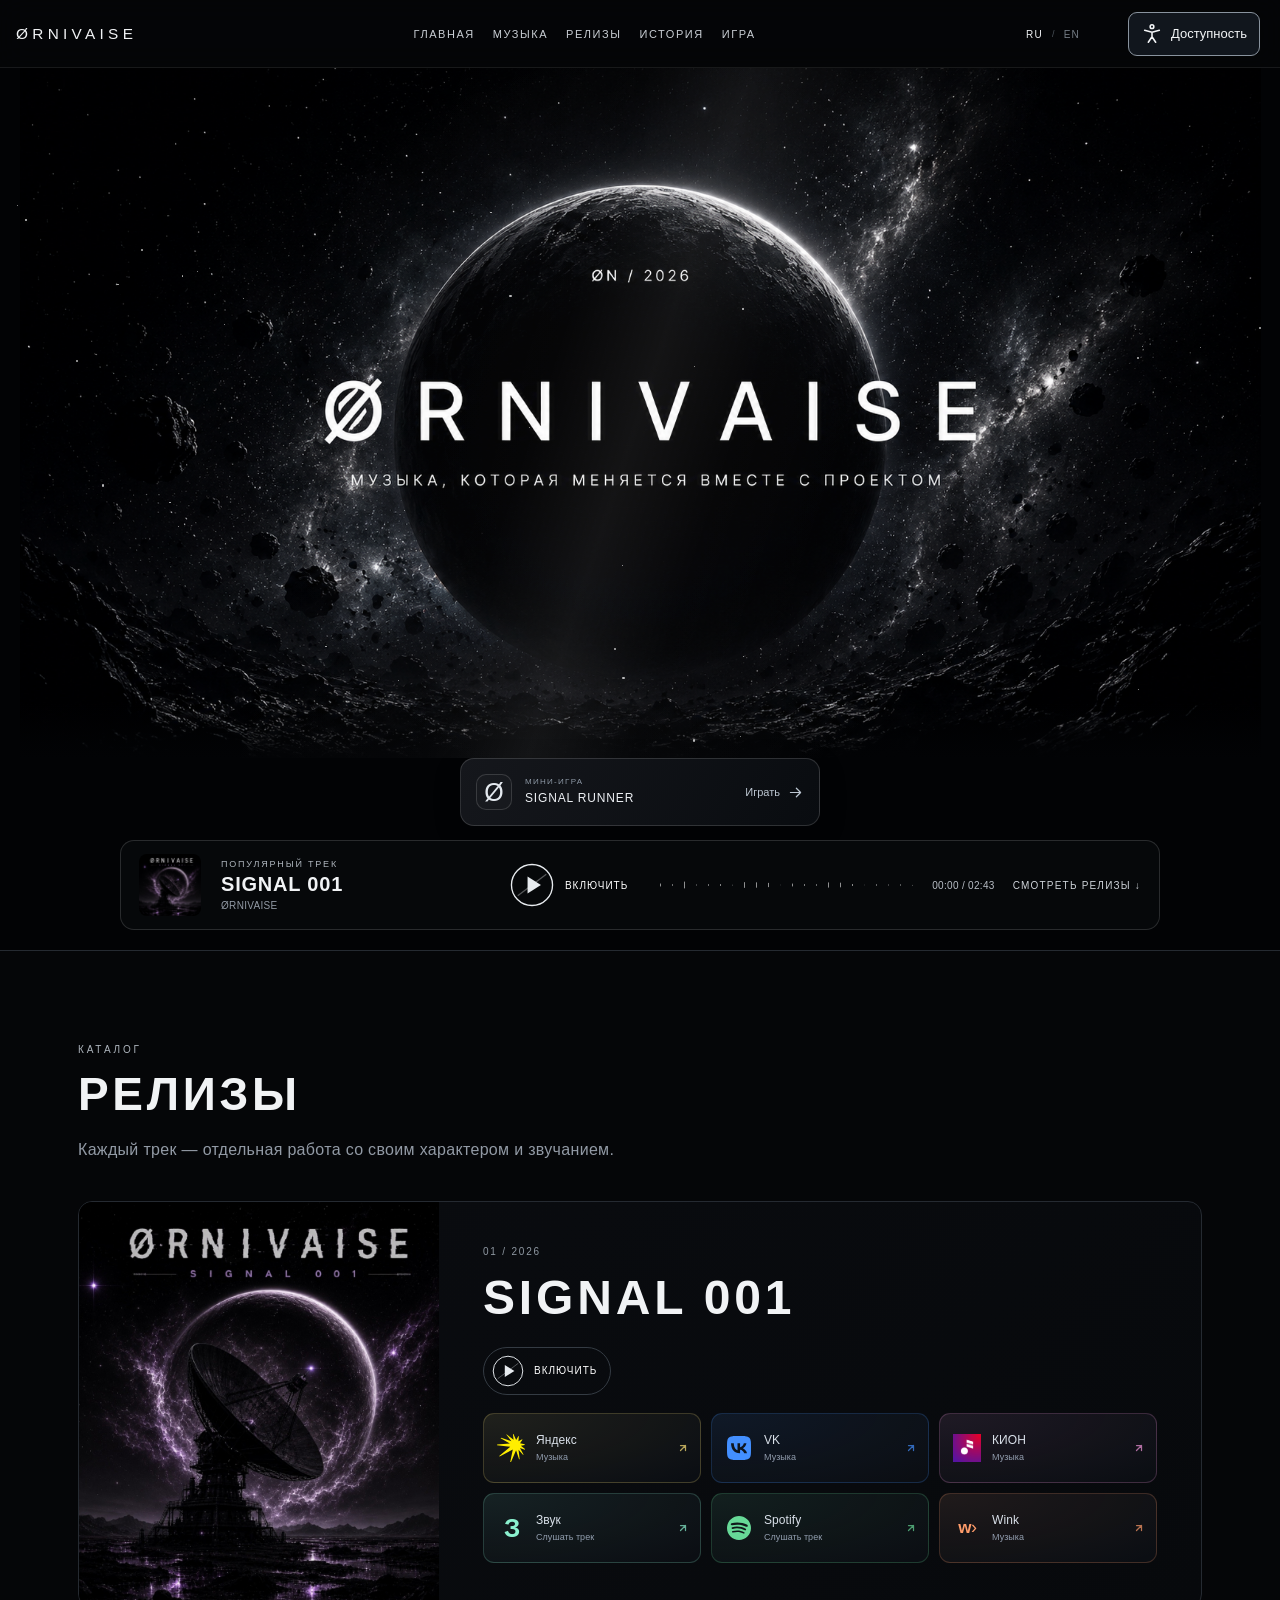
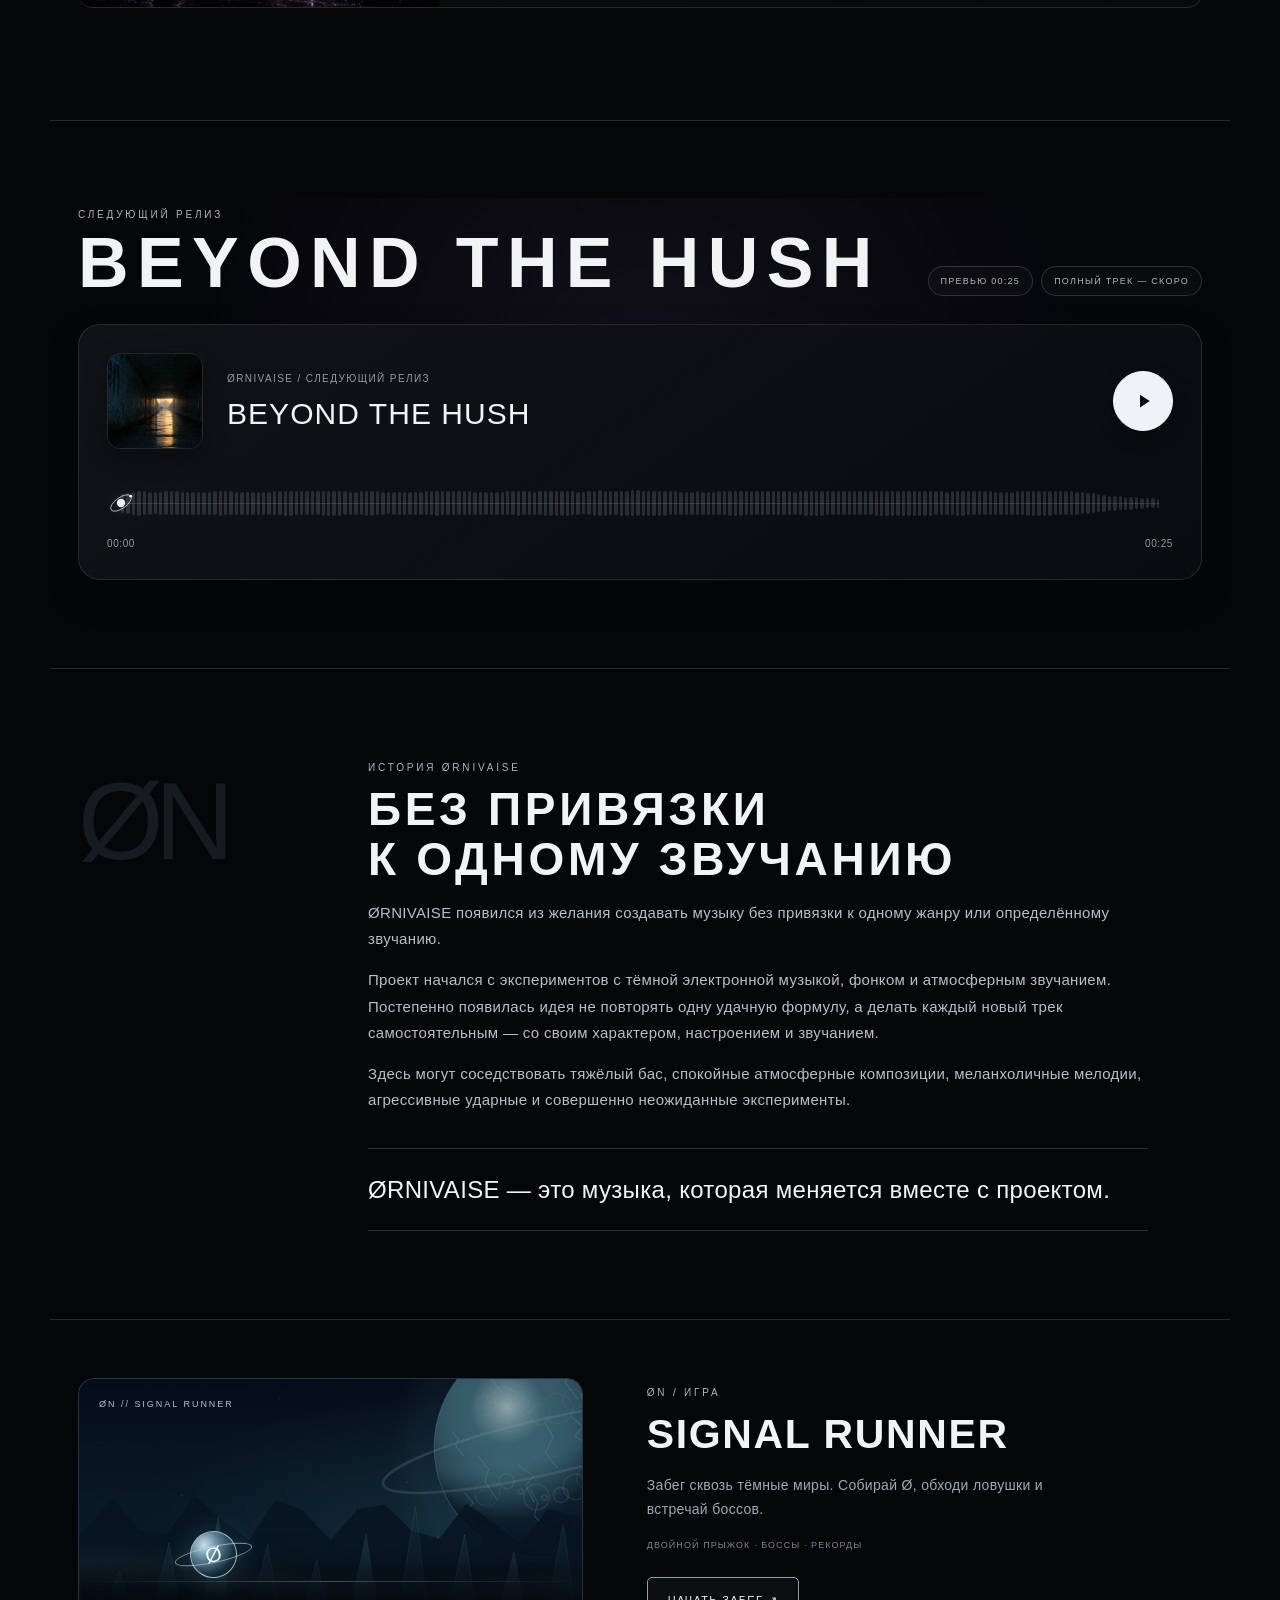
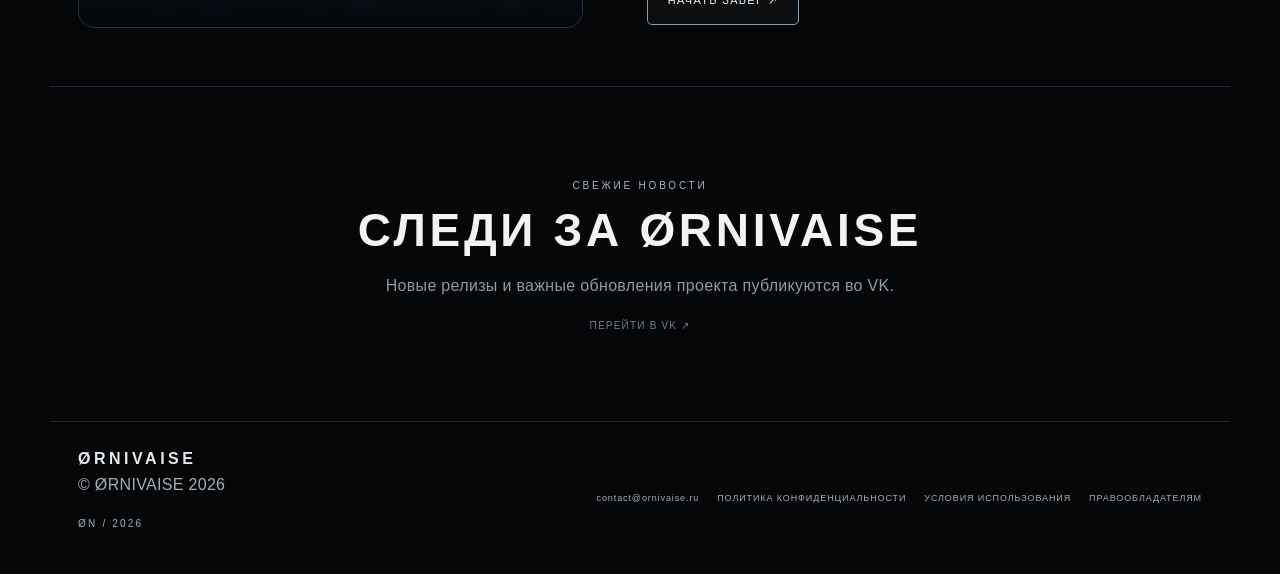
==== commit 5bcb3d22: "Restore the original desktop hero artwork and full planet composition Keep readable live text on nar" ====
--- a/index.html
+++ b/index.html
@@ -641,7 +641,8 @@
 @media(max-width:680px){.runner-teaser{grid-template-columns:1fr;gap:26px;padding-block:38px}.runner-teaser-scene{height:195px}.runner-teaser-copy p{max-width:100%}.runner-teaser-play{width:100%;margin-top:20px}}
 </style>
 
-<link rel="preload" as="image" href="planet-clean-v2.webp">
+<link rel="preload" as="image" href="og-image.png" media="(min-width:901px)">
+<link rel="preload" as="image" href="planet-clean-v2.webp" media="(max-width:900px)">
 <link rel="stylesheet" href="home-responsive.css">
 <link rel="stylesheet" href="player-signal.css">
 <link rel="stylesheet" href="player-scrubbers.css">
--- a/home-responsive.css
+++ b/home-responsive.css
@@ -62,3 +62,16 @@
 .hero-actions .runner-hero-portal:focus-visible{outline:2px solid #e6edf5;outline-offset:4px}
 @media(max-width:360px),(orientation:landscape) and (max-height:540px){.hero-actions .runner-hero-portal{gap:9px;padding:10px 12px;min-height:60px}.runner-hero-portal .portal-mark{width:30px;height:30px;font-size:22px}.runner-hero-portal .portal-copy strong{font-size:10px}.runner-hero-portal .portal-action{font-size:10px;gap:4px}.runner-hero-portal .portal-copy small{font-size:7px}}
 @media(prefers-reduced-motion:reduce){.hero-actions .runner-hero-portal,.runner-hero-portal .portal-action svg{transition:none}.hero-actions .runner-hero-portal:hover,.runner-hero-portal:hover .portal-action svg{transform:none}}
+
+/* Restore the original desktop cover composition without baking Russian text
+   into English or narrow-screen layouts. Assistive/readability modes retain live text. */
+@media(min-width:901px) and (min-height:541px){
+ .home-page .hero-stage{height:min(calc(100vh - 210px),calc(100vw * .556));height:min(calc(100svh - 210px),calc(100vw * .556));min-height:360px;max-height:820px}
+ .home-page .hero-bg{width:100%;background-size:contain;background-position:center;filter:none;animation:none;transform:none!important;-webkit-mask-image:none;mask-image:none}
+ html[lang="ru"] .home-page:not(.view-reading):not(.view-contrast):not(.view-large) .hero-bg{background-image:url('og-image.png')}
+ html[lang="ru"] .home-page:not(.view-reading):not(.view-contrast):not(.view-large) .hero-copy-live{opacity:0}
+ .home-page .hero-bg:after{background:linear-gradient(180deg,transparent 92%,#020305)}
+ .home-page .hero-copy-live h1{font-size:clamp(50px,7vw,112px);font-weight:500}
+ .home-page .hero-copy-live .hero-sub{font-size:clamp(10px,1.1vw,15px)}
+}
+@media(forced-colors:active){.home-page .hero-copy-live{opacity:1!important}.home-page .hero-bg{background:none!important}}
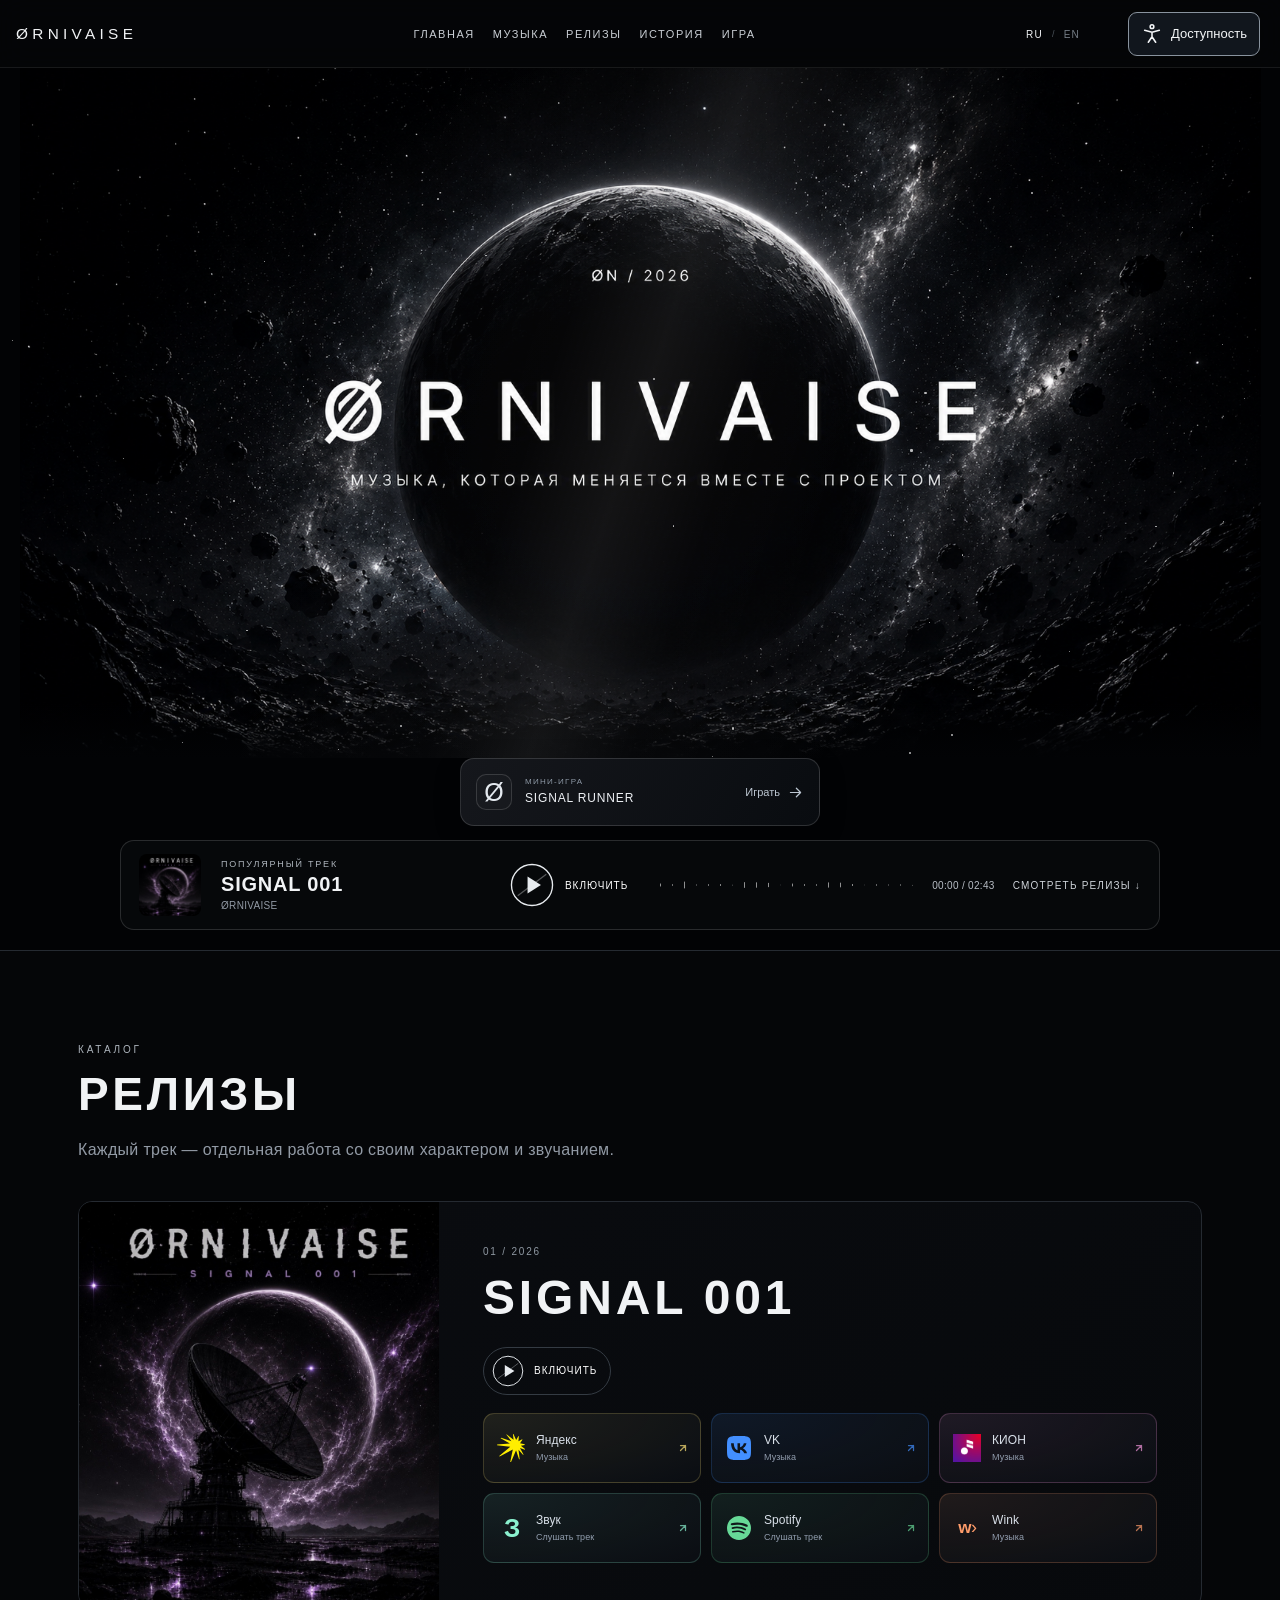
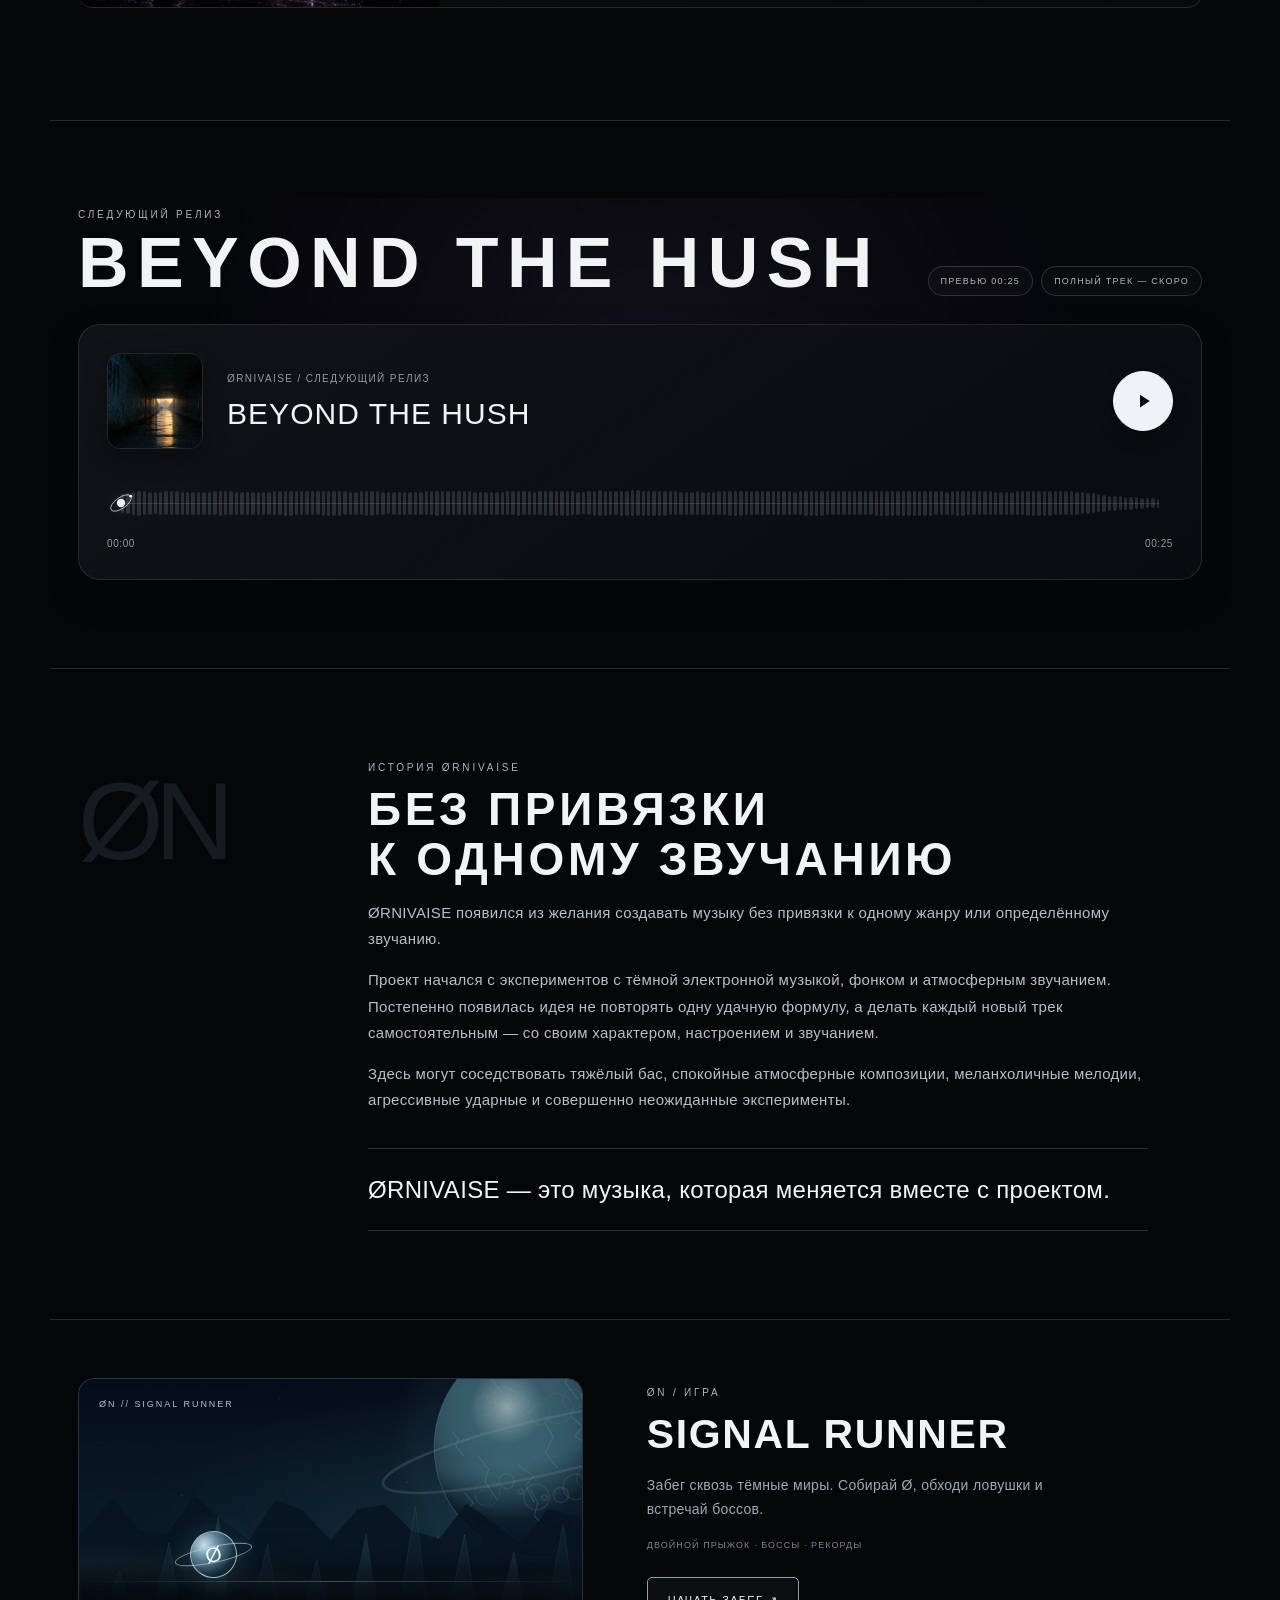
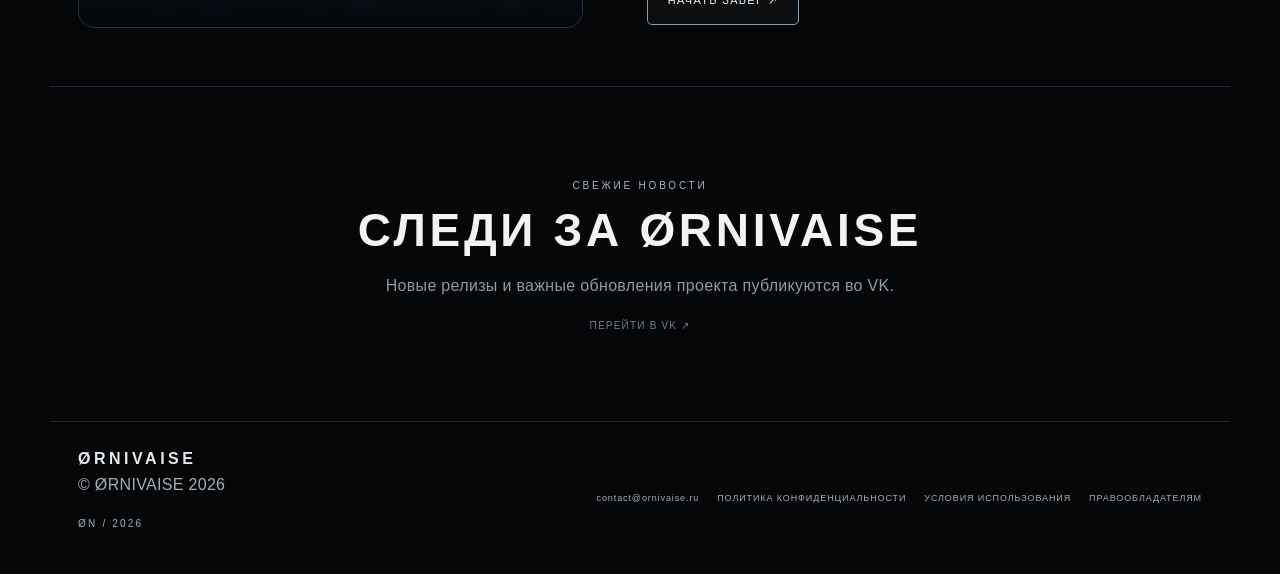
==== commit 2b590bef: "Version the restored hero stylesheet to invalidate stale browser caches" ====
--- a/index.html
+++ b/index.html
@@ -643,7 +643,7 @@
 
 <link rel="preload" as="image" href="og-image.png" media="(min-width:901px)">
 <link rel="preload" as="image" href="planet-clean-v2.webp" media="(max-width:900px)">
-<link rel="stylesheet" href="home-responsive.css">
+<link rel="stylesheet" href="home-responsive.css?v=original-cover-20261029">
 <link rel="stylesheet" href="player-signal.css">
 <link rel="stylesheet" href="player-scrubbers.css">
 <link rel="stylesheet" href="site-display.css">
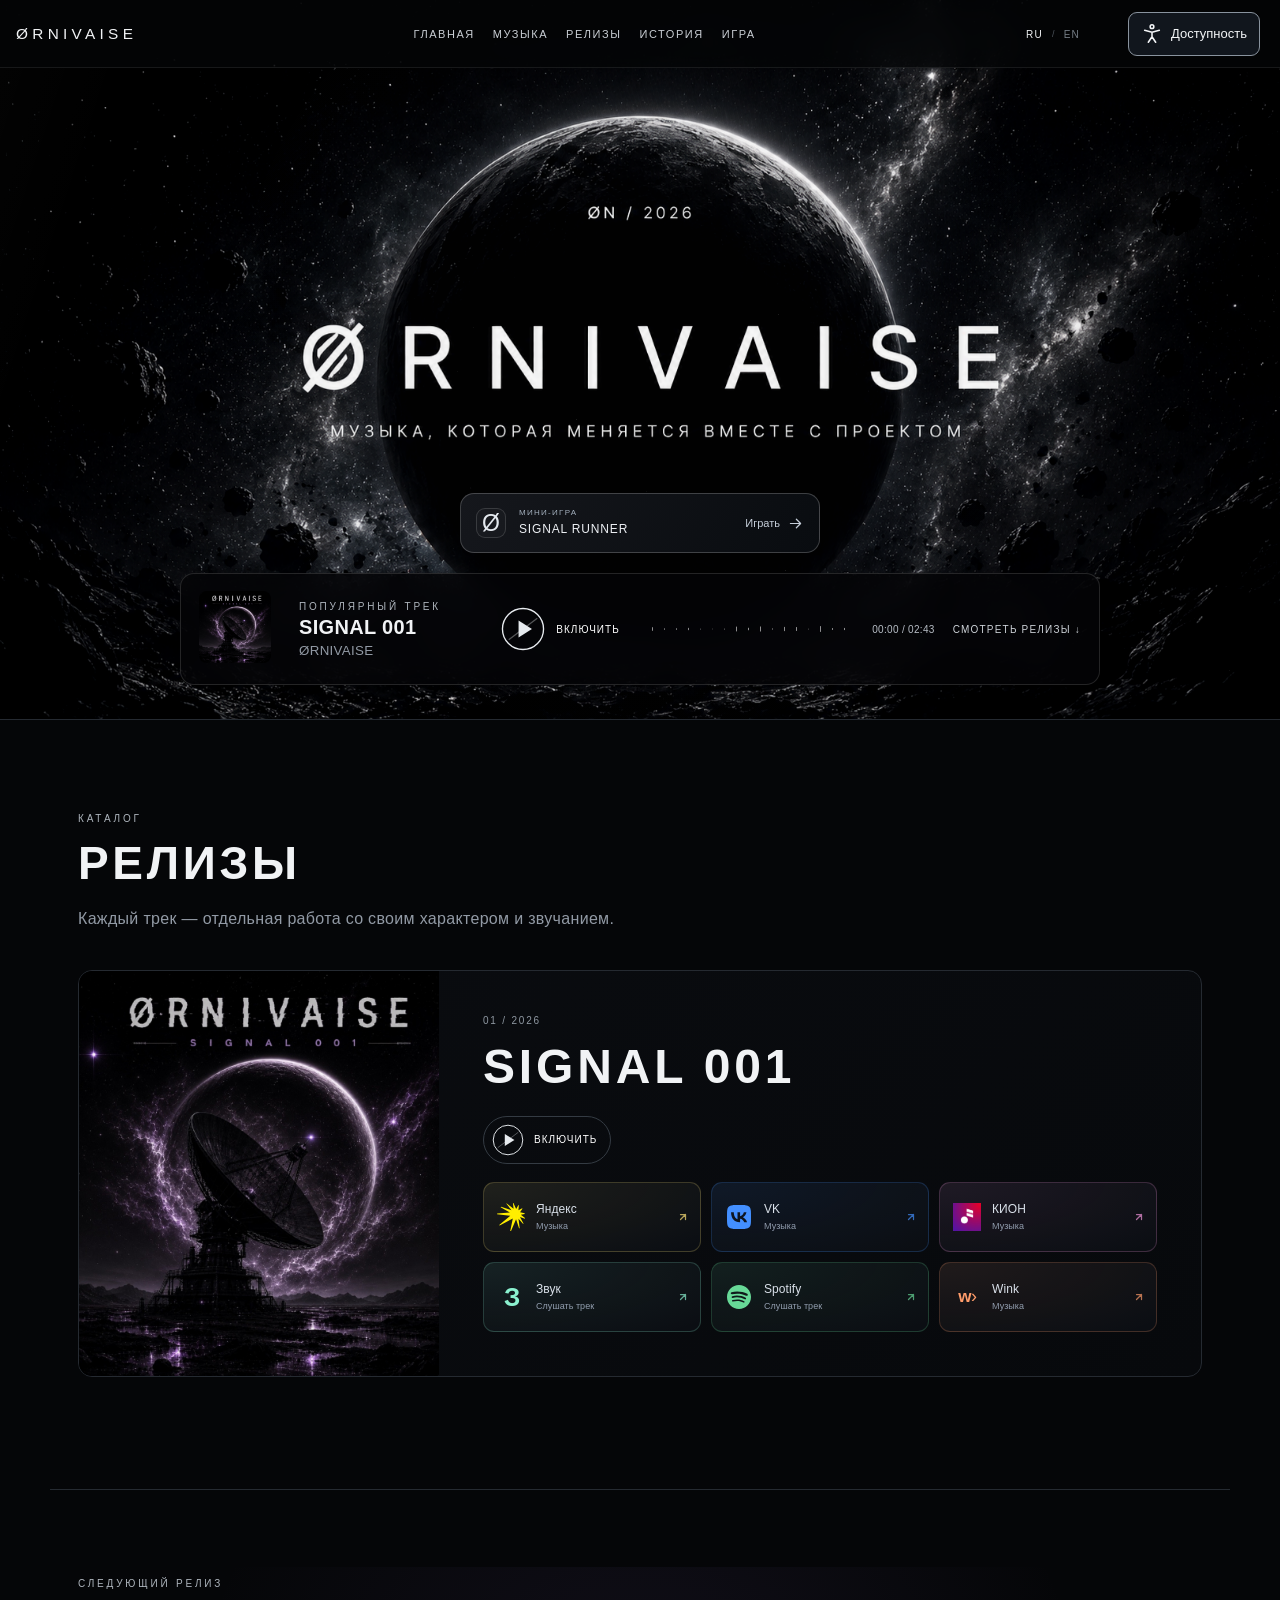
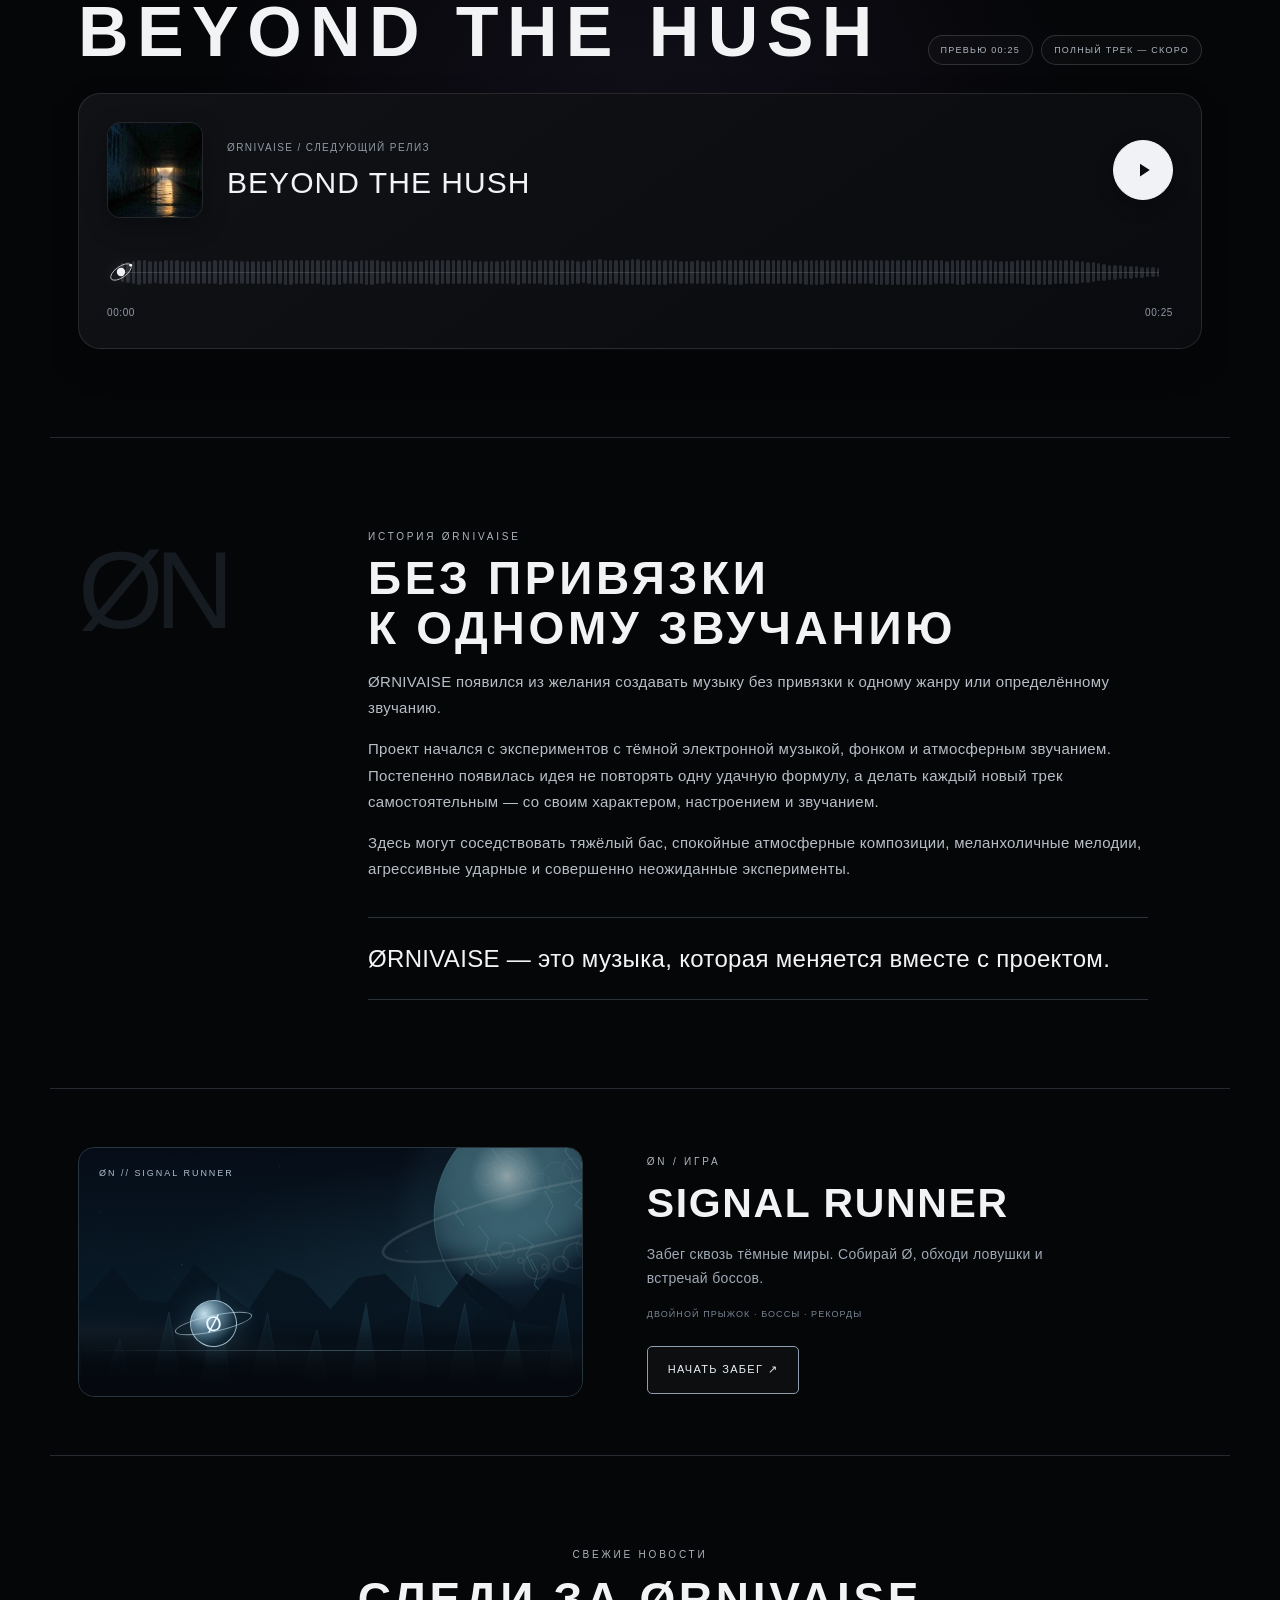
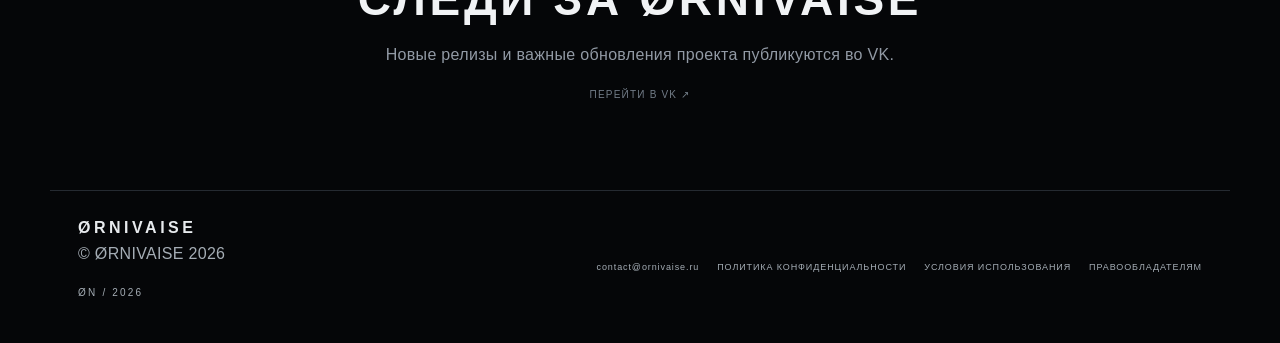
==== commit e11bf109: "Restore original wide hero artwork and responsive composition" ====
--- a/index.html
+++ b/index.html
@@ -41,17 +41,7 @@
 .social-nav span{opacity:.7}
 .menu-toggle{display:none;background:none;border:0;width:40px;height:40px}
 .menu-toggle span{display:block;height:1px;background:#fff;margin:7px 0}
-.kicker,.section-label{font-size:10px;letter-spacing:.28em;color:#aeb5bd}
-.hero-sub{font-size:12px;letter-spacing:.25em;color:#d4d8dd}
-.signal-btn{border:0;background:none;color:#fff;display:flex;align-items:center;gap:8px;cursor:pointer;font-size:10px;letter-spacing:.1em}
-.signal-btn svg{width:50px;height:50px;fill:none;stroke:#e7ebef;stroke-width:1.5}
-.signal-btn .play-shape,.signal-btn .pause-shape{fill:#e7ebef;stroke:none}
-.signal-btn .pause-shape{display:none}
-.signal-btn .slash{opacity:.35}
-.signal-btn.playing .play-shape{display:none}
-.signal-btn.playing .pause-shape{display:block}
-.signal-line{width:100%;height:20px;background:repeating-linear-gradient(90deg,transparent 0 8px,rgba(255,255,255,.55) 8px 9px,transparent 9px 12px);clip-path:polygon(0 48%,5% 40%,9% 60%,13% 28%,16% 58%,20% 34%,24% 67%,28% 42%,32% 55%,36% 31%,40% 65%,44% 38%,48% 57%,52% 27%,56% 68%,60% 42%,64% 59%,68% 33%,72% 62%,76% 44%,80% 56%,84% 35%,88% 64%,92% 43%,96% 58%,100% 49%,100% 51%,96% 42%,92% 57%,88% 36%,84% 65%,80% 44%,76% 56%,72% 38%,68% 67%,64% 41%,60% 58%,56% 32%,52% 73%,48% 43%,44% 62%,40% 35%,36% 69%,32% 45%,28% 58%,24% 33%,20% 66%,16% 42%,13% 72%,9% 40%,5% 60%,0 52%)}
-.jump-link{font-size:10px;letter-spacing:.12em;color:#cdd2d8;white-space:nowrap}
+.section-label{font-size:10px;letter-spacing:.28em;color:#aeb5bd}
 .section{max-width:1180px;margin:0 auto;padding:88px 28px;border-bottom:1px solid var(--line)}
 .section-head{max-width:680px;margin-bottom:38px}
 .section h2{font-size:46px;letter-spacing:.08em;margin:10px 0 12px}
@@ -65,8 +55,6 @@
 .release-body h3{font-size:48px;letter-spacing:.08em;margin:16px 0 24px;line-height:1.05}
 .release-body p{max-width:580px;color:#b7bec6;line-height:1.6}
 .release-controls{margin-top:0;display:flex;gap:12px;align-items:center;flex-wrap:wrap}
-.signal-btn.compact{border:1px solid #343b43;border-radius:999px;padding:5px 13px 5px 6px}
-.signal-btn.compact svg{width:36px;height:36px}
 .service-status{border:1px solid #272d34;padding:10px 13px;border-radius:8px;color:#76808b;font-size:9px;letter-spacing:.1em}
 .story-section{display:grid;grid-template-columns:230px 1fr;gap:60px}
 .story-number{font-size:110px;letter-spacing:-.08em;color:#161b21;align-self:start}
@@ -101,15 +89,12 @@
 footer>div:first-child{display:flex;flex-direction:column;gap:8px}
 footer strong{letter-spacing:.22em;color:#e7eaed}
 .footer-links{display:flex;flex-wrap:wrap;justify-content:flex-end;gap:18px;font-size:9px;letter-spacing:.1em}
-@keyframes breath{from{transform:scale(1.04)}to{transform:scale(1.095)}}
-@media(max-width:900px){body{padding-bottom:128px}
+@keyframes breath{from{transform:scale(1.04)}to{transform:scale(1.095)}}@media(max-width:900px){body{padding-bottom:128px}
 .site-header{grid-template-columns:1fr auto;height:60px;padding:0 16px}
 .main-nav{position:absolute;top:60px;left:0;right:0;display:none;flex-direction:column;background:#07090c;padding:20px;border-bottom:1px solid #252b31}
 .main-nav.open{display:flex}
 .social-nav{display:none}
 .menu-toggle{display:block}
-.hero-sub{font-size:9px}
-.jump-link{display:none}
 .section{padding:64px 18px}
 .release-card,.release-card.reverse{grid-template-columns:1fr}
 .release-card.reverse .release-art{order:0}
@@ -124,42 +109,28 @@
 .volume-btn{display:none}
 .icon-btn span,.main-play span{display:none}
 .footer-links{flex-direction:column}
-footer{align-items:flex-start;flex-direction:column}}
-@media(max-width:520px){
-.signal-btn span{display:none}
-.section h2{font-size:32px}
+footer{align-items:flex-start;flex-direction:column}
+}@media(max-width:520px){.section h2{font-size:32px}
 .story-copy blockquote{font-size:20px}
-.footer-links{font-size:8px}}
-.hero-wave{transition:opacity .3s ease,filter .3s ease}
-.hero-wave.is-playing{animation:wavePulse .72s ease-in-out infinite alternate;filter:drop-shadow(0 0 4px rgba(255,255,255,.18))}
-@keyframes heroCinematicZoom{
+.footer-links{font-size:8px}
+}@keyframes heroCinematicZoom{
   0%{transform:translate3d(var(--mx),var(--my),0) scale(1.045);filter:saturate(.94) contrast(1.02) brightness(.98)}
   100%{transform:translate3d(var(--mx),var(--my),0) scale(1.095);filter:saturate(.98) contrast(1.05) brightness(1.02)}
-}
-@keyframes heroGlowBreath{
+}@keyframes heroGlowBreath{
   0%{opacity:.23;transform:scale(.98)}
   100%{opacity:.48;transform:scale(1.04)}
-}
-@keyframes particleDrift{
+}@keyframes particleDrift{
   0%{transform:translate3d(0,16px,0);opacity:0}
   12%{opacity:.18}
   75%{opacity:.10}
   100%{transform:translate3d(var(--dx,24px),-90px,0);opacity:0}
-}
-@keyframes wavePulse{
+}@keyframes wavePulse{
   from{opacity:.46;transform:scaleY(.74)}
   to{opacity:.95;transform:scaleY(1.12)}
-}
-@media (prefers-reduced-motion: reduce){.hero-wave.is-playing{animation:none!important}}
-@keyframes heroMobileZoom{
+}@keyframes heroMobileZoom{
   from{transform:scale(1.035);filter:brightness(.98)}
   to{transform:scale(1.065);filter:brightness(1.01)}
-}
-.hero-copy-accessible{
-  position:absolute!important;width:1px!important;height:1px!important;padding:0!important;margin:-1px!important;
-  overflow:hidden!important;clip:rect(0 0 0 0)!important;clip-path:inset(50%)!important;white-space:nowrap!important;border:0!important;
-}
-body{padding-bottom:118px}
+}body{padding-bottom:118px}
 .global-player.player-54{
   min-height:92px;
   grid-template-columns:minmax(230px,1.05fr) minmax(280px,2fr) auto minmax(170px,.75fr);
@@ -220,8 +191,8 @@
 .gp-volume{grid-column:2/4;border-left:0;padding-left:0;margin-top:-6px}
 .gp-actions{grid-row:1/3;grid-column:3}
 .gp-track{grid-row:1/3}
-.gp-timeline{align-self:end}}
-@media(max-width:700px){body{padding-bottom:178px}
+.gp-timeline{align-self:end}
+}@media(max-width:700px){body{padding-bottom:178px}
 .global-player.player-54{left:8px;right:8px;bottom:8px;grid-template-columns:1fr auto;gap:8px 12px;padding:9px 11px}
 .gp-track{grid-column:1;border-right:0;padding-right:0;grid-template-columns:48px minmax(0,1fr)}
 .global-player.player-54 .gp-track>img{width:46px;height:46px}
@@ -238,8 +209,8 @@
 .gp-seek{height:27px;margin:0}
 .gp-volume{grid-column:1/-1;grid-row:3;margin:0;padding:0;border:0;grid-template-columns:30px 1fr 36px}
 .player-54 .volume-btn{display:grid}
-.player-54 .volume-btn svg{width:24px;height:24px}}
-.newsletter-row{
+.player-54 .volume-btn svg{width:24px;height:24px}
+}.newsletter-row{
   background:#050608 !important;
   border-color:#343b44 !important;
 }
@@ -260,8 +231,8 @@
 @media(max-width:620px){.newsletter-row button{
     border-left:0 !important;
     border-top:1px solid #343b44 !important;
-  }}
-@keyframes spaceDrift{
+  }
+}@keyframes spaceDrift{
   0%{
     transform:translate3d(0,18px,0) scale(var(--scale,.7));
     opacity:0;
@@ -272,12 +243,10 @@
     transform:translate3d(var(--dx,35px),-70px,0) scale(calc(var(--scale,.7) * 1.08));
     opacity:0;
   }
-}
-@keyframes heroSlowBreath{
+}@keyframes heroSlowBreath{
   from{filter:brightness(.96); transform:translate3d(var(--mx,0),var(--my,0),0) scale(1.012)}
   to{filter:brightness(1.04); transform:translate3d(var(--mx,0),var(--my,0),0) scale(1.025)}
-}
-@keyframes heroStrongBreath{
+}@keyframes heroStrongBreath{
   0%{
     filter:brightness(.93) contrast(1.02);
     transform:translate3d(calc(var(--mx,0) * .65),calc(var(--my,0) * .65),0) scale(1.018);
@@ -289,8 +258,7 @@
     filter:brightness(1.08) contrast(1.07);
     transform:translate3d(calc(var(--mx,0) * 1.2),calc(var(--my,0) * 1.2),0) scale(1.045);
   }
-}
-@keyframes spaceDriftStrong{
+}@keyframes spaceDriftStrong{
   0%{
     transform:translate3d(calc(var(--dx,50px) * -.35),85px,0) scale(var(--scale,.8));
     opacity:0;
@@ -301,14 +269,12 @@
     transform:translate3d(var(--dx,70px),-165px,0) scale(calc(var(--scale,.8) * 1.18));
     opacity:0;
   }
-}
-@keyframes heroLightSweep{
+}@keyframes heroLightSweep{
   0%,18%{transform:translateX(-42%);opacity:0}
   34%{opacity:.65}
   63%{opacity:.42}
   82%,100%{transform:translateX(42%);opacity:0}
-}
-.news-social a,.news-social .vk-link{
+}.news-social a,.news-social .vk-link{
   border:0 !important;
   outline:0 !important;
   background:transparent !important;
@@ -414,24 +380,21 @@
 @keyframes ornPlayingDot{
   from{transform:scale(.8);opacity:.48}
   to{transform:scale(1.25);opacity:1}
-}
-@media(prefers-reduced-motion:reduce){
-body.audio-is-playing .player-54 .gp-meta small::before{animation:none!important}}</style>
+}@media(prefers-reduced-motion:reduce){body.audio-is-playing .player-54 .gp-meta small::before{animation:none!important}
+}</style>
 
 <style id="scroll-experiment-v12">html{scroll-behavior:smooth}
 body{overflow-x:hidden}
-section:not(.hero){
-  transition:opacity .45s cubic-bezier(.2,.8,.2,1),transform .45s cubic-bezier(.2,.8,.2,1)
-}
 .scroll-reveal{opacity:.55;transform:translateY(16px)}
 .scroll-reveal.is-visible{opacity:1;transform:none}
 .release-card{transition:box-shadow .25s ease}
 .release-card.release-focus,.release-card.release-dim{transform:none!important;filter:none!important;opacity:1!important}
-@media(max-width:760px){.scroll-reveal{transform:translateY(10px)}}
-@media(prefers-reduced-motion:reduce){html{scroll-behavior:auto}
+@media(max-width:760px){.scroll-reveal{transform:translateY(10px)}
+}@media(prefers-reduced-motion:reduce){html{scroll-behavior:auto}
 .scroll-reveal,.scroll-reveal.is-visible,.release-card{
     transition:none!important;transform:none!important;filter:none!important;opacity:1!important
-  }}</style>
+  }
+}</style>
 
 <style id="responsive-v13">:root{--safe-x:max(16px,env(safe-area-inset-left));--safe-r:max(16px,env(safe-area-inset-right))}
 img,svg,canvas{max-width:100%}
@@ -441,15 +404,14 @@
 .section h2{font-size:clamp(30px,4.2vw,46px)}
 .release-body h3{font-size:clamp(28px,4.2vw,48px);overflow-wrap:anywhere}
 @media(max-width:1100px){.main-nav{gap:clamp(14px,2vw,30px)}
-.global-player.player-54{left:10px;right:10px}}
-@media(max-width:900px){
-.release-card,.release-card.reverse{min-height:0}}
-@media(max-width:700px){body{padding-bottom:calc(178px + env(safe-area-inset-bottom))}
+.global-player.player-54{left:10px;right:10px}
+}@media(max-width:900px){.release-card,.release-card.reverse{min-height:0}
+}@media(max-width:700px){body{padding-bottom:calc(178px + env(safe-area-inset-bottom))}
 .site-header{padding-left:max(14px,env(safe-area-inset-left));padding-right:max(14px,env(safe-area-inset-right))}
 .global-player.player-54{left:max(8px,env(safe-area-inset-left));right:max(8px,env(safe-area-inset-right));bottom:max(8px,env(safe-area-inset-bottom));max-height:calc(100dvh - 16px)}
 .section{padding-block:clamp(48px,12vw,64px)}
-.release-body{padding:clamp(20px,6vw,28px)}}
-@media(max-width:430px){.wordmark{font-size:14px;letter-spacing:.2em}
+.release-body{padding:clamp(20px,6vw,28px)}
+}@media(max-width:430px){.wordmark{font-size:14px;letter-spacing:.2em}
 .section{padding-inline:14px}
 .story-copy blockquote{font-size:clamp(17px,5vw,20px)}
 .global-player.player-54{padding:8px 9px;gap:6px 9px}
@@ -457,26 +419,27 @@
 .global-player.player-54 .gp-track>img{width:40px;height:40px}
 .player-54 .gp-meta strong{font-size:11px}
 .gp-actions #prevBtn,.gp-actions #nextBtn{width:26px;height:26px}
-.player-54 .main-play,.player-54 .main-play svg{width:38px;height:38px}}
-@media(max-width:360px){
-.global-player.player-54{left:4px;right:4px;padding-inline:7px}}
-@media(min-width:1600px){.section{max-width:1320px}}
-@media(orientation:landscape) and (max-height:520px){.site-header{height:54px}
+.player-54 .main-play,.player-54 .main-play svg{width:38px;height:38px}
+}@media(max-width:360px){.global-player.player-54{left:4px;right:4px;padding-inline:7px}
+}@media(min-width:1600px){.section{max-width:1320px}
+}@media(orientation:landscape) and (max-height:520px){.site-header{height:54px}
 .main-nav{top:54px}
-.global-player.player-54{bottom:4px}}</style>
+.global-player.player-54{bottom:4px}
+}</style>
 
 <style id="audit-accessibility">:focus-visible{outline:2px solid #e3e8ee;outline-offset:4px}
 html{scroll-padding-top:80px}
-@media(max-width:900px){.menu-toggle{min-width:44px;min-height:44px}}
-@media(prefers-reduced-motion:reduce){*,*::before,*::after{animation:none!important;transition:none!important;scroll-behavior:auto!important}}
-.lang-switch{position:absolute;right:250px;top:50%;transform:translateY(-50%);display:flex;align-items:center;gap:4px;z-index:2}
+@media(max-width:900px){.menu-toggle{min-width:44px;min-height:44px}
+}@media(prefers-reduced-motion:reduce){*,*::before,*::after{animation:none!important;transition:none!important;scroll-behavior:auto!important}
+}.lang-switch{position:absolute;right:250px;top:50%;transform:translateY(-50%);display:flex;align-items:center;gap:4px;z-index:2}
 .lang-switch button{border:0;background:transparent;color:#777f88;font:inherit;font-size:10px;letter-spacing:.12em;padding:8px 5px;cursor:pointer}
 .lang-switch button.active{color:#f1f3f5}
 .lang-switch span{color:#4e555d;font-size:9px}
-@media(max-width:1100px) and (min-width:901px){.lang-switch{right:210px}}
-@media(max-width:900px){.lang-switch{position:static;transform:none;grid-column:2;grid-row:1;margin-right:4px}
+@media(max-width:1100px) and (min-width:901px){.lang-switch{right:210px}
+}@media(max-width:900px){.lang-switch{position:static;transform:none;grid-column:2;grid-row:1;margin-right:4px}
 .menu-toggle{grid-column:3;grid-row:1}
-.site-header{grid-template-columns:1fr auto auto!important}}</style>
+.site-header{grid-template-columns:1fr auto auto!important}
+}</style>
 
 <style id="shigure-preview-style">.shigure-preview-section{position:relative;overflow:hidden}
 .shigure-preview-section:before{content:"";position:absolute;inset:14% -10% auto;height:70%;background:radial-gradient(circle at 50% 50%,rgba(111,84,160,.12),transparent 62%);pointer-events:none}
@@ -516,10 +479,11 @@
 .shigure-player{grid-template-columns:1fr;gap:18px}
 .shigure-play{width:64px;height:64px}
 .shigure-meta{align-items:flex-start;flex-direction:column;gap:4px}
-.shigure-wave{height:42px;gap:2px}}
-@media(max-width:420px){.shigure-preview-title h2{font-size:36px}
+.shigure-wave{height:42px;gap:2px}
+}@media(max-width:420px){.shigure-preview-title h2{font-size:36px}
 .shigure-pill{font-size:8px;padding:8px 10px}
-.shigure-player{padding:18px 14px}}</style>
+.shigure-player{padding:18px 14px}
+}</style>
 <style id="release-platforms-style">.release-platforms{flex:1 1 100%;display:grid;grid-template-columns:repeat(3,minmax(0,1fr));gap:10px;margin-top:6px;min-width:0}
 .release-platforms a{--brand:#e5ebf2;--rgb:229,235,242;position:relative;isolation:isolate;display:grid;grid-template-columns:30px minmax(0,1fr) 10px;align-items:center;gap:10px;min-width:0;min-height:70px;padding:12px;border:1px solid rgba(var(--rgb),.2);border-radius:11px;background:radial-gradient(ellipse at 0 0,rgba(var(--rgb),.085),transparent 95%),#0b0e13;color:#d9e0e9;letter-spacing:.005em;transition:transform .18s,border-color .18s,background .18s,box-shadow .18s}
 .release-platforms a:hover{transform:translateY(-2px);border-color:rgba(var(--rgb),.65);background:radial-gradient(ellipse at 0 0,rgba(var(--rgb),.15),transparent 95%),#0b0e13;box-shadow:0 6px 22px rgba(var(--rgb),.07)}
@@ -541,37 +505,43 @@
 .release-platforms .rp-letter{font-size:26px;font-weight:800;letter-spacing:-.08em;line-height:1}
 .release-platforms .rp-wink-mark{font-size:17px;font-weight:800;letter-spacing:-.08em}
 .release-platforms .rp-wink-mark i{font-size:18px;font-style:normal;font-weight:400;margin-left:1px}
-@media(max-width:1100px){.release-platforms{grid-template-columns:repeat(2,minmax(0,1fr))}}
-@media(max-width:520px){.release-platforms a{grid-template-columns:26px minmax(0,1fr) 8px;gap:8px;padding:12px 10px}.release-platforms .rp-icon{width:26px;height:28px}.release-platforms .rp-icon img{width:26px;height:26px}.release-platforms .rp-mask{width:23px;height:23px}}
-@media(max-width:340px){.release-platforms{grid-template-columns:1fr}.release-platforms a{min-height:62px;grid-template-columns:28px minmax(0,1fr) 12px}.release-platforms .rp-name b{font-size:13px}}
-@media(prefers-reduced-motion:reduce){.release-platforms a{transition:none}.release-platforms a:hover,.release-platforms a:active{transform:none}}
-.shigure-cover{width:116px;aspect-ratio:1/1;object-fit:cover;border-radius:12px;border:1px solid rgba(230,234,241,.14);box-shadow:0 16px 34px rgba(0,0,0,.28)}
+@media(max-width:1100px){.release-platforms{grid-template-columns:repeat(2,minmax(0,1fr))}
+}@media(max-width:520px){.release-platforms a{grid-template-columns:26px minmax(0,1fr) 8px;gap:8px;padding:12px 10px}
+.release-platforms .rp-icon{width:26px;height:28px}
+.release-platforms .rp-icon img{width:26px;height:26px}
+.release-platforms .rp-mask{width:23px;height:23px}
+}@media(max-width:340px){.release-platforms{grid-template-columns:1fr}
+.release-platforms a{min-height:62px;grid-template-columns:28px minmax(0,1fr) 12px}
+.release-platforms .rp-name b{font-size:13px}
+}@media(prefers-reduced-motion:reduce){.release-platforms a{transition:none}
+.release-platforms a:hover,.release-platforms a:active{transform:none}
+}.shigure-cover{width:116px;aspect-ratio:1/1;object-fit:cover;border-radius:12px;border:1px solid rgba(230,234,241,.14);box-shadow:0 16px 34px rgba(0,0,0,.28)}
 .shigure-player{grid-template-columns:116px auto minmax(0,1fr)}
 @media(max-width:700px){.shigure-player{grid-template-columns:86px minmax(0,1fr);align-items:center}
 .shigure-cover{width:86px;grid-column:1;grid-row:1}
 .shigure-play{grid-column:1;grid-row:2;justify-self:center}
-.shigure-player-main{grid-column:2;grid-row:1/3}}
-@media(max-width:420px){.shigure-preview-title h2{font-size:clamp(28px,9vw,36px);letter-spacing:.08em}
+.shigure-player-main{grid-column:2;grid-row:1/3}
+}@media(max-width:420px){.shigure-preview-title h2{font-size:clamp(28px,9vw,36px);letter-spacing:.08em}
 .shigure-player{grid-template-columns:74px minmax(0,1fr)}
-.shigure-cover{width:74px}}</style>
+.shigure-cover{width:74px}
+}</style>
 <style id="signal-game-style">@media(max-width:700px){body{padding-bottom:136px}
 .section{padding-left:max(16px,env(safe-area-inset-left));padding-right:max(16px,env(safe-area-inset-right))}
 .global-player.player-54{
     left:max(6px,env(safe-area-inset-left));
     right:max(6px,env(safe-area-inset-right));
     bottom:max(6px,env(safe-area-inset-bottom));
-  }}
-@media(max-width:700px){.site-header{
+  }
+}@media(max-width:700px){.site-header{
     height:64px;
     padding-left:max(14px,env(safe-area-inset-left));
     padding-right:max(14px,env(safe-area-inset-right));
   }
-.main-nav{top:64px}}
-@keyframes heroMobileWideBreath{
+.main-nav{top:64px}
+}@keyframes heroMobileWideBreath{
   from{transform:scale(1.008);filter:brightness(.98)}
   to{transform:scale(1.025);filter:brightness(1.01)}
-}
-@media(max-width:430px){body{padding-bottom:116px}
+}@media(max-width:430px){body{padding-bottom:116px}
 .wordmark{font-size:15px;letter-spacing:.2em}
 .lang-switch button{font-size:9px;padding-inline:3px}
 .section{padding-top:52px;padding-bottom:52px}
@@ -590,8 +560,8 @@
 .gp-timeline{grid-row:2;height:26px}
 .gp-wave-track{top:18px;height:9px}
 .gp-seek{height:20px}
-.gp-volume{display:none}}
-.spark-0{--x:7%;--d:.2s;--delay:-.4s}
+.gp-volume{display:none}
+}.spark-0{--x:7%;--d:.2s;--delay:-.4s}
 .spark-1{--x:18%;--d:.8s;--delay:-1s}
 .spark-2{--x:29%;--d:.5s;--delay:-1.8s}
 .spark-3{--x:39%;--d:1s;--delay:-.7s}
@@ -621,9 +591,9 @@
 .scene-neon_reef{--particle:#80fff7;background:radial-gradient(circle at 34% 30%,rgba(97,238,239,.31),transparent 34%),radial-gradient(circle at 71% 47%,rgba(166,102,255,.33),transparent 38%),linear-gradient(#0b142b,#100922 65%,#050712)!important}
 .scene-solar_flare{--particle:#ffbc73;background:radial-gradient(circle at 57% 42%,rgba(255,171,72,.36),transparent 42%),linear-gradient(#260c13,#1b080c 65%,#060408)!important}
 .scene-toxic_bloom{--particle:#adff72;background:radial-gradient(circle at 67% 40%,rgba(124,232,98,.28),transparent 35%),radial-gradient(circle at 15% 75%,rgba(142,73,224,.22),transparent 42%),linear-gradient(#0b1c16,#071710 65%,#040b09)!important}
-.scene-moon_familiars{--particle:#d0aaff;background:radial-gradient(circle at 69% 35%,rgba(177,134,224,.28),transparent 36%),linear-gradient(#100d25,#0e0c19 60%,#05060f)!important}</style>
-<style id="runner-home-entrance">
-.runner-teaser{display:grid;grid-template-columns:minmax(0,1fr) minmax(0,1.1fr);gap:clamp(24px,5vw,64px);align-items:center;padding-block:58px}
+.scene-moon_familiars{--particle:#d0aaff;background:radial-gradient(circle at 69% 35%,rgba(177,134,224,.28),transparent 36%),linear-gradient(#100d25,#0e0c19 60%,#05060f)!important}
+</style>
+<style id="runner-home-entrance">.runner-teaser{display:grid;grid-template-columns:minmax(0,1fr) minmax(0,1.1fr);gap:clamp(24px,5vw,64px);align-items:center;padding-block:58px}
 .runner-teaser-scene{position:relative;isolation:isolate;height:250px;overflow:hidden;border:1px solid #28343e;border-radius:16px;background:linear-gradient(180deg,rgba(3,7,12,.2),rgba(3,7,12,.52)),url('assets/runner-worlds/frost.svg') center 42%/cover,#060d16}
 .runner-teaser-scene:after{content:"";position:absolute;inset:0;background:linear-gradient(0deg,#05080d 0,transparent 32%,rgba(1,4,9,.2));pointer-events:none}
 .runner-teaser-orbit{position:absolute;z-index:1;left:22%;bottom:49px;width:47px;height:47px;display:grid;place-items:center;border:1px solid #9ebaca;border-radius:50%;background:radial-gradient(circle at 34% 25%,#c6e1ee,#587c91 34%,#132a39 69%,#050d15 95%);box-shadow:0 0 28px #7fc8eb33;color:#eaf8ff;font-size:21px;transform:rotate(-12deg)}
@@ -638,15 +608,19 @@
 .runner-hero-portal{display:inline-flex;align-items:center;justify-content:center;min-height:44px;padding:10px 14px;border:1px solid #71859480;border-radius:4px;background:#101c26b0;color:#dce7ed;font-size:10px;font-weight:700;letter-spacing:.09em}
 .main-nav{gap:clamp(16px,2vw,28px)}
 .easter-trigger{display:inline-flex;align-items:center;align-self:flex-start;min-height:44px;padding:8px 0;color:#a5adb5;font-size:10px;letter-spacing:.22em}
-@media(max-width:680px){.runner-teaser{grid-template-columns:1fr;gap:26px;padding-block:38px}.runner-teaser-scene{height:195px}.runner-teaser-copy p{max-width:100%}.runner-teaser-play{width:100%;margin-top:20px}}
-</style>
+@media(max-width:680px){.runner-teaser{grid-template-columns:1fr;gap:26px;padding-block:38px}
+.runner-teaser-scene{height:195px}
+.runner-teaser-copy p{max-width:100%}
+.runner-teaser-play{width:100%;margin-top:20px}
+}</style>
 
 <link rel="preload" as="image" href="og-image.png" media="(min-width:901px)">
 <link rel="preload" as="image" href="planet-clean-v2.webp" media="(max-width:900px)">
-<link rel="stylesheet" href="home-responsive.css?v=original-cover-20261029">
+<link rel="stylesheet" href="home-responsive.css?v=hero-original-20261029">
 <link rel="stylesheet" href="player-signal.css">
 <link rel="stylesheet" href="player-scrubbers.css">
 <link rel="stylesheet" href="site-display.css">
+<link rel="stylesheet" href="hero-original.css?v=1">
 </head>
 <body class="home-page signal-players" data-track-theme="signal001">
 <a class="skip-content" href="#mainContent">Перейти к содержимому</a>
@@ -673,22 +647,18 @@
 
 <main id="top"><div id="mainContent" tabindex="-1"></div>
   <section class="hero" id="heroScene">
-    <div class="hero-stage" id="heroStage">
     <div class="hero-bg" id="heroBg" aria-hidden="true"></div>
     <div class="hero-glow" id="heroGlow" aria-hidden="true"></div>
     <div class="hero-particles" id="heroParticles" aria-hidden="true"></div>
     <div class="hero-audio-ring" id="heroAudioRing" aria-hidden="true"></div>
     <div class="hero-noise" aria-hidden="true"></div>
-    <div class="hero-copy-live">
+    <div class="hero-copy-accessible">
       <p class="kicker">ØN / 2026</p>
 
       <h1>ØRNIVAISE</h1>
       <p class="hero-sub">МУЗЫКА, КОТОРАЯ МЕНЯЕТСЯ ВМЕСТЕ С ПРОЕКТОМ</p>
     </div>
 
-    </div>
-    <div class="hero-actions">
-    <a class="runner-hero-portal" id="runnerHeroPortal" href="signal-runner.html" aria-label="Играть в SIGNAL RUNNER"><span class="portal-mark" aria-hidden="true">Ø</span><span class="portal-copy"><small>МИНИ-ИГРА</small><strong>SIGNAL RUNNER</strong></span><span class="portal-action">Играть <svg viewBox="0 0 20 20" aria-hidden="true"><path d="M4 10h12M11 5l5 5-5 5"/></svg></span></a>
     <div class="popular-card" id="music">
       <div class="popular-cover"><img src="cover-signal001-hq.jpg" alt="SIGNAL 001"></div>
       <div class="popular-info">
@@ -704,7 +674,7 @@
       <span class="popular-time" data-time-for="signal001">00:00 / 02:43</span>
       <a class="jump-link" href="#releases">СМОТРЕТЬ РЕЛИЗЫ ↓</a>
     </div>
-    </div>
+    <a class="runner-hero-portal" id="runnerHeroPortal" href="signal-runner.html" aria-label="Играть в SIGNAL RUNNER"><span class="portal-mark" aria-hidden="true">Ø</span><span class="portal-copy"><small>МИНИ-ИГРА</small><strong>SIGNAL RUNNER</strong></span><span class="portal-action">Играть <svg viewBox="0 0 20 20" aria-hidden="true"><path d="M4 10h12M11 5l5 5-5 5"/></svg></span></a>
   </section>
 
   <section class="section releases-section" id="releases">
--- a/home-responsive.css
+++ b/home-responsive.css
@@ -1,77 +1,45 @@
-/* One layout contract for the planet, copy, and actions; no fixed 16:9 hero. */
 :root{--home-header:calc(68px + env(safe-area-inset-top));--home-player-space:118px}
 .home-page{overflow-x:clip}
 .home-page:not(.player-has-started):not(.player-demo){padding-bottom:0}
 #globalPlayer[hidden]{display:none!important}
-.home-page #top{padding-top:var(--home-header)}
+.home-page #top{padding-top:0}
 .home-page .site-header{height:var(--home-header);padding-top:env(safe-area-inset-top);-webkit-backdrop-filter:blur(14px)}
 .home-page .main-nav{max-height:calc(100vh - var(--home-header));max-height:calc(100svh - var(--home-header));overflow-y:auto}
-.hero{position:relative;isolation:isolate;width:100%;padding:0 0 20px;background:#020305;border-bottom:1px solid #252a31;--audio-energy:0;--audio-bass:0;--audio-high:0}
-.hero-stage{position:relative;isolation:isolate;overflow:hidden;height:clamp(250px,calc(100vh - 348px),720px);height:clamp(250px,calc(100svh - 348px),720px)}
-.hero-bg,.hero-glow,.hero-noise,.hero-particles{position:absolute;inset:0;pointer-events:none}
-.hero-bg{--mx:0px;--my:0px;background:#020305 url('planet-clean-v2.webp') 50% 52%/cover no-repeat;width:min(100%,calc(clamp(250px,calc(100vh - 348px),720px)*2.15));width:min(100%,calc(clamp(250px,calc(100svh - 348px),720px)*2.15));margin-inline:auto;-webkit-mask-image:linear-gradient(90deg,transparent,#000 8%,#000 92%,transparent);mask-image:linear-gradient(90deg,transparent,#000 8%,#000 92%,transparent);will-change:transform;animation:planetBreath 24s ease-in-out infinite alternate;filter:brightness(calc(.96 + var(--audio-energy)*.12)) contrast(calc(1.02 + var(--audio-bass)*.08));transform-origin:50% 52%}
-.hero-bg:after{content:"";position:absolute;inset:0;background:linear-gradient(180deg,transparent 76%,#020305 100%)}
-.hero-glow{z-index:1;opacity:calc(.12 + var(--audio-energy)*.16);mix-blend-mode:screen;background:radial-gradient(circle at 50% 52%,#dae6ef12,transparent 52%)}
-.hero-noise{display:none}
-.hero-particles{z-index:2;overflow:hidden;opacity:calc(.72 + var(--audio-high)*.28)}
-.hero-particles i{position:absolute;border-radius:50%;background:#fff;animation:spaceDriftStrong var(--dur,18s) linear infinite;animation-delay:var(--delay,0s);box-shadow:0 0 var(--blur,4px) #e8f2ff55}
-.hero-audio-ring{position:absolute;z-index:2;left:50%;top:52%;width:min(42vw,calc(100% - 30px));aspect-ratio:1;border-radius:50%;transform:translate(-50%,-50%) scale(calc(.99 + var(--audio-bass)*.04));border:1px solid rgba(228,236,246,calc(.015 + var(--audio-bass)*.16));box-shadow:0 0 calc(8px + var(--audio-bass)*32px) rgba(228,236,246,calc(.01 + var(--audio-bass)*.07));pointer-events:none}
-.hero-copy-live{position:absolute;z-index:4;left:50%;top:50%;transform:translate(-50%,-50%);width:94%;text-align:center;pointer-events:none;text-shadow:0 2px 22px #000}
-.hero-copy-live .kicker{margin:0 0 clamp(22px,4vw,46px);font-size:clamp(9px,1vw,13px);letter-spacing:.32em;color:#e2e6ec}
-.hero-copy-live h1{font-size:clamp(28px,6.4vw,96px);font-weight:400;letter-spacing:.22em;line-height:1.1;margin:0;padding-left:.22em;white-space:nowrap}
-.hero-copy-live .hero-sub{max-width:740px;margin:clamp(16px,2.3vw,28px) auto 0;color:#e4e8ed;font-size:clamp(9px,1vw,12px);line-height:1.8;letter-spacing:.23em}
-.hero-stage:after{content:"";position:absolute;z-index:3;inset:-20% -40%;pointer-events:none;background:linear-gradient(108deg,transparent 38%,#ffffff04 46%,#ffffff12 50%,#ffffff05 54%,transparent 62%);animation:heroLightSweep 14s ease-in-out infinite;mix-blend-mode:screen}
-.hero-actions{position:relative;z-index:5;display:flex;flex-direction:column;align-items:center;gap:14px;width:min(1040px,calc(100% - 48px));margin:0 auto}
-.hero-actions .runner-hero-portal{position:static;transform:none;min-height:44px;border-color:#74818d66;background:#0a0e12;letter-spacing:.1em}
-.popular-card{position:relative;display:grid;grid-template-columns:64px minmax(115px,1fr) auto minmax(70px,1fr) auto auto;align-items:center;gap:18px;width:100%;min-height:90px;padding:12px 18px;border:1px solid #ffffff24;border-radius:14px;background:#07090ce8;-webkit-backdrop-filter:blur(15px);backdrop-filter:blur(15px)}
-.popular-cover img{display:block;width:62px;height:62px;object-fit:cover;border-radius:8px}
-.popular-info{display:flex;flex-direction:column;gap:4px;min-width:0}
-.popular-info .section-label{font-size:9px;letter-spacing:.2em}
-.popular-info strong{font-size:20px;letter-spacing:.04em}
-.popular-info small{font-size:10px;color:#929aa5}
-.popular-progress{display:flex;align-items:center;min-width:0}
-.popular-time{font-size:10px;white-space:nowrap;color:#b8bec6}
-.hero-wave.is-playing{animation:wavePulse .72s ease-in-out infinite alternate}
-.hero.hero-offscreen .hero-bg,.hero.hero-offscreen .hero-particles i,.hero.hero-offscreen .hero-stage:after{animation-play-state:paused}
-@supports not (aspect-ratio:1){.hero-audio-ring:before{content:"";display:block;padding-top:100%}}
-@keyframes planetBreath{from{transform:translate3d(var(--mx),var(--my),0) scale(1.005)}to{transform:translate3d(var(--mx),var(--my),0) scale(1.025)}}
-@media(max-width:1100px){.popular-card{grid-template-columns:60px minmax(0,1fr) auto;gap:16px}.popular-progress,.popular-time,.popular-card .jump-link{display:none}}
-@media(max-width:900px){:root{--home-header:calc(64px + env(safe-area-inset-top));--home-player-space:120px}.home-page .main-nav{top:var(--home-header)}.hero-stage{height:min(clamp(210px,calc(100vh - 340px),680px),125vw);height:min(clamp(210px,calc(100svh - 340px),680px),125vw)}.hero-actions{width:calc(100% - 32px);gap:12px}.hero-copy-live h1{font-size:clamp(28px,7.8vw,64px);letter-spacing:.17em;padding-left:.17em}.hero-copy-live .hero-sub{width:83%;max-width:490px;letter-spacing:.17em}.hero-audio-ring{width:83%;max-width:490px}.popular-card{min-height:82px;padding:10px 12px;gap:12px;grid-template-columns:54px minmax(0,1fr) auto}.popular-cover img{width:52px;height:52px}.popular-card .signal-btn{min-width:44px;min-height:44px;justify-content:center}.popular-card .signal-btn span{display:none}}
-@media(max-width:430px){.hero-actions{width:calc(100% - 24px)}.popular-card{min-height:80px;grid-template-columns:46px minmax(0,1fr) 44px;gap:10px;padding:10px}.popular-cover img{width:44px;height:44px}.popular-info strong{font-size:18px}.popular-info .section-label{font-size:8px;letter-spacing:.16em}.popular-info small{font-size:9px}.popular-card .signal-btn{padding:0}.popular-card .signal-btn svg{width:42px;height:42px}.hero-copy-live .hero-sub{font-size:9px;letter-spacing:.12em}.hero-copy-live .kicker{margin-bottom:24px}}
-@media(max-width:320px){.hero-copy-live h1{font-size:26px;letter-spacing:.1em}.hero-copy-live .hero-sub{width:88%;font-size:8px}.popular-info strong{font-size:15px}.popular-info .section-label{font-size:7px;letter-spacing:.08em}.hero-actions .runner-hero-portal{font-size:9px}}
-@media(max-width:900px) and (orientation:portrait){.hero-bg{width:100%;-webkit-mask-image:none;mask-image:none}}
-@media(max-width:900px){.home-page .main-nav{gap:0;padding:12px max(16px,env(safe-area-inset-right)) 12px max(16px,env(safe-area-inset-left));max-height:calc(100vh - var(--home-header) - 104px);max-height:calc(100svh - var(--home-header) - 104px)}.home-page .main-nav a{display:flex;align-items:center;min-height:44px}}
-@media(min-width:431px) and (max-width:980px){.hero-stage{height:min(clamp(210px,calc(100vh - 402px),680px),125vw);height:min(clamp(210px,calc(100svh - 402px),680px),125vw)}}
-@media(min-width:981px) and (max-width:1160px){.home-page .global-player.player-54{grid-template-columns:minmax(160px,1fr) minmax(180px,1.5fr) auto minmax(130px,.7fr);gap:12px;padding-inline:12px}.home-page .gp-track{padding-right:10px;gap:9px}.home-page .gp-volume{grid-template-columns:30px minmax(50px,1fr) 30px;padding-left:10px;gap:6px}}
-@media(min-width:901px) and (max-width:1100px){.home-page .social-nav span{display:none}.home-page .lang-switch{right:54px}}
-@media(orientation:landscape) and (max-height:540px){:root{--home-header:calc(54px + env(safe-area-inset-top))}.hero{display:grid;grid-template-columns:minmax(0,1fr) minmax(220px,30%);align-items:center;gap:12px;padding:0 16px 18px 0}.hero-stage{height:clamp(170px,calc(100vh - 180px),350px);height:clamp(170px,calc(100svh - 180px),350px)}.hero-actions{width:100%;gap:12px;margin:0}.hero-copy-live h1{font-size:clamp(24px,4.5vw,46px);letter-spacing:.14em}.hero-copy-live .kicker{margin-bottom:14px;font-size:8px}.hero-copy-live .hero-sub{font-size:8px;letter-spacing:.08em;margin-top:12px}.popular-card{grid-template-columns:38px minmax(0,1fr) 44px;gap:7px;padding:10px 8px}.popular-cover img{width:36px;height:36px}.popular-info strong{font-size:14px}.popular-info .section-label{font-size:6.5px;letter-spacing:.08em}.popular-info small{font-size:8px}.popular-card .signal-btn{padding:0}.popular-card .signal-btn svg{width:40px;height:40px}.hero-actions .runner-hero-portal{font-size:9px}.hero-audio-ring{width:65%}}
-@media(prefers-reduced-motion:reduce){.hero-bg,.hero-particles i,.hero-stage:after,.hero-wave.is-playing{animation:none!important}.hero-bg{transform:none!important}.hero-particles,.hero-audio-ring,.hero-stage:after{display:none}.hero-bg,.hero-glow{filter:none;transition:none}}
-@media(orientation:landscape) and (max-height:540px){.hero{padding-left:env(safe-area-inset-left);padding-right:max(16px,env(safe-area-inset-right))}.popular-card .signal-btn span,.popular-progress,.popular-time,.popular-card .jump-link{display:none}.home-page .global-player.player-54{grid-template-columns:minmax(0,1fr) auto;min-height:82px;gap:4px 10px;padding:7px 10px}.home-page .gp-track{grid-column:1;grid-row:1;border:0;padding:0;grid-template-columns:38px minmax(0,1fr);gap:8px}.home-page .global-player.player-54 .gp-track>img{width:36px;height:36px}.home-page .gp-meta small{display:none}.home-page .gp-meta strong{font-size:11px}.home-page .gp-actions{grid-column:2;grid-row:1;gap:3px}.home-page .player-tool{display:none}.home-page #prevBtn,.home-page #nextBtn{display:grid;width:32px;height:32px}.home-page .main-play,.home-page .main-play svg{width:38px;height:38px}.home-page .gp-timeline{grid-column:1/-1;grid-row:2;align-self:auto;padding:0;height:26px}.home-page .gp-time-row{font-size:8px;margin:0}.home-page .gp-wave-track{top:18px;height:9px}.home-page .gp-seek{height:20px;margin:0}.home-page .gp-volume{display:none}}
-@media(orientation:landscape) and (max-height:540px){.hero-bg{width:min(100%,calc(clamp(170px,calc(100vh - 180px),350px)*2.15));width:min(100%,calc(clamp(170px,calc(100svh - 180px),350px)*2.15))}}
-
-/* Entrance to the game, paired with the music card. */
-.hero-actions .runner-hero-portal{display:flex;align-items:center;justify-content:flex-start;gap:13px;width:min(100%,360px);min-height:68px;padding:12px 15px;border:1px solid #ffffff25;border-radius:14px;background:linear-gradient(120deg,#15171c,#090c10);color:#edf0f4;letter-spacing:normal;font-weight:400;box-shadow:0 8px 28px #0003;transition:border-color .2s,background .2s,transform .2s}
-.runner-hero-portal .portal-mark{display:grid;place-items:center;flex:none;width:36px;height:36px;border:1px solid #ffffff25;border-radius:10px;background:#ffffff05;font-size:25px;font-weight:400;color:#e4e9ef}
+@keyframes planetBreath{from{transform:translate3d(var(--mx),var(--my),0) scale(1.005)}to{transform:translate3d(var(--mx),var(--my),0) scale(1.025)}}@media(max-width:900px){:root{--home-header:calc(64px + env(safe-area-inset-top));--home-player-space:120px}
+.home-page .main-nav{top:var(--home-header)}
+}@media(max-width:900px){.home-page .main-nav{gap:0;padding:12px max(16px,env(safe-area-inset-right)) 12px max(16px,env(safe-area-inset-left));max-height:calc(100vh - var(--home-header) - 104px);max-height:calc(100svh - var(--home-header) - 104px)}
+.home-page .main-nav a{display:flex;align-items:center;min-height:44px}
+}@media(min-width:981px) and (max-width:1160px){.home-page .global-player.player-54{grid-template-columns:minmax(160px,1fr) minmax(180px,1.5fr) auto minmax(130px,.7fr);gap:12px;padding-inline:12px}
+.home-page .gp-track{padding-right:10px;gap:9px}
+.home-page .gp-volume{grid-template-columns:30px minmax(50px,1fr) 30px;padding-left:10px;gap:6px}
+}@media(min-width:901px) and (max-width:1100px){.home-page .social-nav span{display:none}
+.home-page .lang-switch{right:54px}
+}@media(orientation:landscape) and (max-height:540px){:root{--home-header:calc(54px + env(safe-area-inset-top))}
+}@media(orientation:landscape) and (max-height:540px){.home-page .global-player.player-54{grid-template-columns:minmax(0,1fr) auto;min-height:82px;gap:4px 10px;padding:7px 10px}
+.home-page .gp-track{grid-column:1;grid-row:1;border:0;padding:0;grid-template-columns:38px minmax(0,1fr);gap:8px}
+.home-page .global-player.player-54 .gp-track>img{width:36px;height:36px}
+.home-page .gp-meta small{display:none}
+.home-page .gp-meta strong{font-size:11px}
+.home-page .gp-actions{grid-column:2;grid-row:1;gap:3px}
+.home-page .player-tool{display:none}
+.home-page #prevBtn,.home-page #nextBtn{display:grid;width:32px;height:32px}
+.home-page .main-play,.home-page .main-play svg{width:38px;height:38px}
+.home-page .gp-timeline{grid-column:1/-1;grid-row:2;align-self:auto;padding:0;height:26px}
+.home-page .gp-time-row{font-size:8px;margin:0}
+.home-page .gp-wave-track{top:18px;height:9px}
+.home-page .gp-seek{height:20px;margin:0}
+.home-page .gp-volume{display:none}
+}.runner-hero-portal .portal-mark{display:grid;place-items:center;flex:none;width:36px;height:36px;border:1px solid #ffffff25;border-radius:10px;background:#ffffff05;font-size:25px;font-weight:400;color:#e4e9ef}
 .runner-hero-portal .portal-copy{display:flex;flex:1;flex-direction:column;gap:5px;min-width:0}
 .runner-hero-portal .portal-copy small{font-size:8px;letter-spacing:.16em;color:#8d98a5;line-height:1}
 .runner-hero-portal .portal-copy strong{font-size:12px;letter-spacing:.07em;font-weight:500;line-height:1.2;white-space:nowrap}
 .runner-hero-portal .portal-action{display:flex;align-items:center;gap:7px;font-size:11px;color:#bcc6d1;white-space:nowrap}
 .runner-hero-portal .portal-action svg{width:17px;height:17px;fill:none;stroke:currentColor;stroke-width:1.4;stroke-linecap:round;stroke-linejoin:round;transition:transform .2s}
-.hero-actions .runner-hero-portal:hover{border-color:#ffffff65;background:linear-gradient(120deg,#1b1e24,#0e1116);transform:translateY(-1px)}
 .runner-hero-portal:hover .portal-action svg{transform:translateX(3px)}
-.hero-actions .runner-hero-portal:focus-visible{outline:2px solid #e6edf5;outline-offset:4px}
-@media(max-width:360px),(orientation:landscape) and (max-height:540px){.hero-actions .runner-hero-portal{gap:9px;padding:10px 12px;min-height:60px}.runner-hero-portal .portal-mark{width:30px;height:30px;font-size:22px}.runner-hero-portal .portal-copy strong{font-size:10px}.runner-hero-portal .portal-action{font-size:10px;gap:4px}.runner-hero-portal .portal-copy small{font-size:7px}}
-@media(prefers-reduced-motion:reduce){.hero-actions .runner-hero-portal,.runner-hero-portal .portal-action svg{transition:none}.hero-actions .runner-hero-portal:hover,.runner-hero-portal:hover .portal-action svg{transform:none}}
-
-/* Restore the original desktop cover composition without baking Russian text
-   into English or narrow-screen layouts. Assistive/readability modes retain live text. */
-@media(min-width:901px) and (min-height:541px){
- .home-page .hero-stage{height:min(calc(100vh - 210px),calc(100vw * .556));height:min(calc(100svh - 210px),calc(100vw * .556));min-height:360px;max-height:820px}
- .home-page .hero-bg{width:100%;background-size:contain;background-position:center;filter:none;animation:none;transform:none!important;-webkit-mask-image:none;mask-image:none}
- html[lang="ru"] .home-page:not(.view-reading):not(.view-contrast):not(.view-large) .hero-bg{background-image:url('og-image.png')}
- html[lang="ru"] .home-page:not(.view-reading):not(.view-contrast):not(.view-large) .hero-copy-live{opacity:0}
- .home-page .hero-bg:after{background:linear-gradient(180deg,transparent 92%,#020305)}
- .home-page .hero-copy-live h1{font-size:clamp(50px,7vw,112px);font-weight:500}
- .home-page .hero-copy-live .hero-sub{font-size:clamp(10px,1.1vw,15px)}
-}
-@media(forced-colors:active){.home-page .hero-copy-live{opacity:1!important}.home-page .hero-bg{background:none!important}}
+@media(max-width:360px),(orientation:landscape) and (max-height:540px){.runner-hero-portal .portal-mark{width:30px;height:30px;font-size:22px}
+.runner-hero-portal .portal-copy strong{font-size:10px}
+.runner-hero-portal .portal-action{font-size:10px;gap:4px}
+.runner-hero-portal .portal-copy small{font-size:7px}
+}@media(prefers-reduced-motion:reduce){.runner-hero-portal .portal-action svg{transition:none}
+.runner-hero-portal:hover .portal-action svg{transform:none}
+}
--- a/hero-original.css
+++ b/hero-original.css
@@ -0,0 +1,490 @@
+/* Hero layout and artwork restored from main 42a5349. */
+.hero{position:relative;min-height:720px;padding-top:68px;overflow:hidden;border-bottom:1px solid var(--line)}
+.hero-bg{position:absolute;inset:68px 0 0;background:url('og-image.png') center/cover no-repeat;transform:scale(1.04);animation:breath 16s ease-in-out infinite alternate}
+.hero-bg:after{content:"";position:absolute;inset:0;background:linear-gradient(180deg,rgba(4,5,7,.12),rgba(4,5,7,.58) 70%,#050608),radial-gradient(circle at 50% 42%,transparent 0 36%,rgba(4,5,7,.55) 85%)}
+.hero-noise{position:absolute;inset:68px 0 0;opacity:.08;pointer-events:none;background-image:repeating-radial-gradient(circle at 20% 30%,#fff 0 1px,transparent 1px 4px);mix-blend-mode:soft-light}
+.hero-copy{position:relative;z-index:2;text-align:center;padding-top:165px}
+.kicker{font-size:10px;letter-spacing:.28em;color:#aeb5bd}
+.hero-copy h1{font-size:78px;letter-spacing:.08em;margin:12px 0}
+.hero-sub{font-size:12px;letter-spacing:.25em;color:#d4d8dd}
+.popular-card{position:absolute;z-index:3;left:50%;bottom:34px;transform:translateX(-50%);width:min(920px,calc(100% - 38px));min-height:112px;border:1px solid rgba(255,255,255,.15);background:rgba(7,9,12,.72);backdrop-filter:blur(18px);display:grid;grid-template-columns:82px 1fr auto 1.2fr auto auto;gap:18px;align-items:center;padding:14px 18px;border-radius:14px}
+.popular-cover img{width:72px;height:72px;object-fit:cover;border-radius:8px}
+.popular-info{display:flex;flex-direction:column;gap:4px}
+.popular-info strong{font-size:20px}
+.popular-info small{color:var(--muted)}
+.signal-btn{border:0;background:none;color:#fff;display:flex;align-items:center;gap:8px;cursor:pointer;font-size:10px;letter-spacing:.1em}
+.signal-btn svg{width:50px;height:50px;fill:none;stroke:#e7ebef;stroke-width:1.5}
+.signal-btn .play-shape,.signal-btn .pause-shape{fill:#e7ebef;stroke:none}
+.signal-btn .pause-shape{display:none}
+.signal-btn .slash{opacity:.35}
+.signal-btn.playing .play-shape{display:none}
+.signal-btn.playing .pause-shape{display:block}
+.popular-progress{height:28px;display:flex;align-items:center}
+.signal-line{width:100%;height:20px;background:repeating-linear-gradient(90deg,transparent 0 8px,rgba(255,255,255,.55) 8px 9px,transparent 9px 12px);clip-path:polygon(0 48%,5% 40%,9% 60%,13% 28%,16% 58%,20% 34%,24% 67%,28% 42%,32% 55%,36% 31%,40% 65%,44% 38%,48% 57%,52% 27%,56% 68%,60% 42%,64% 59%,68% 33%,72% 62%,76% 44%,80% 56%,84% 35%,88% 64%,92% 43%,96% 58%,100% 49%,100% 51%,96% 42%,92% 57%,88% 36%,84% 65%,80% 44%,76% 56%,72% 38%,68% 67%,64% 41%,60% 58%,56% 32%,52% 73%,48% 43%,44% 62%,40% 35%,36% 69%,32% 45%,28% 58%,24% 33%,20% 66%,16% 42%,13% 72%,9% 40%,5% 60%,0 52%)}
+.popular-time{font-size:10px;color:#b8bec6}
+.jump-link{font-size:10px;letter-spacing:.12em;color:#cdd2d8;white-space:nowrap}
+.signal-btn.compact{border:1px solid #343b43;border-radius:999px;padding:5px 13px 5px 6px}
+.signal-btn.compact svg{width:36px;height:36px}
+@keyframes breath{from{transform:scale(1.04)}to{transform:scale(1.095)}}@media(max-width:900px){.hero{min-height:660px;padding-top:60px}
+.hero-bg,.hero-noise{inset:60px 0 0}
+.hero-copy{padding-top:150px}
+.hero-copy h1{font-size:48px}
+.hero-sub{font-size:9px}
+.popular-card{grid-template-columns:64px 1fr auto;bottom:18px}
+.popular-progress,.popular-time,.jump-link{display:none}
+.popular-cover img{width:58px;height:58px}
+}@media(max-width:520px){.hero{min-height:590px}
+.hero-copy{padding:120px 14px 0}
+.hero-copy h1{font-size:36px}
+.popular-card{width:calc(100% - 18px);padding:10px;gap:9px}
+.signal-btn span{display:none}
+}.hero-bg{
+  --mx:0px;
+  --my:0px;
+  --zoom:1.045;
+  transform:translate3d(var(--mx),var(--my),0) scale(var(--zoom));
+  will-change:transform,filter;
+  animation:heroCinematicZoom 22s ease-in-out infinite alternate;
+}
+.hero-glow{position:absolute;inset:68px 0 0;pointer-events:none;z-index:1;
+  background:radial-gradient(circle at 50% 43%,rgba(235,241,246,.16) 0%,rgba(205,216,226,.07) 11%,rgba(255,255,255,0) 35%);
+  mix-blend-mode:screen;opacity:.38;filter:blur(10px);animation:heroGlowBreath 7.5s ease-in-out infinite alternate;will-change:opacity,transform}
+.hero-particles{position:absolute;inset:68px 0 0;z-index:1;overflow:hidden;pointer-events:none}
+.hero-particles i{position:absolute;width:1px;height:1px;border-radius:50%;background:#fff;opacity:.16;box-shadow:0 0 6px rgba(255,255,255,.28);animation:particleDrift var(--dur,18s) linear infinite;animation-delay:var(--delay,0s)}
+.hero-copy,.popular-card{z-index:4}
+.hero-noise{z-index:2}
+.hero-wave{transition:opacity .3s ease,filter .3s ease}
+.hero-wave.is-playing{animation:wavePulse .72s ease-in-out infinite alternate;filter:drop-shadow(0 0 4px rgba(255,255,255,.18))}
+@keyframes heroCinematicZoom{
+  0%{transform:translate3d(var(--mx),var(--my),0) scale(1.045);filter:saturate(.94) contrast(1.02) brightness(.98)}
+  100%{transform:translate3d(var(--mx),var(--my),0) scale(1.095);filter:saturate(.98) contrast(1.05) brightness(1.02)}
+}@keyframes heroGlowBreath{
+  0%{opacity:.23;transform:scale(.98)}
+  100%{opacity:.48;transform:scale(1.04)}
+}@keyframes particleDrift{
+  0%{transform:translate3d(0,16px,0);opacity:0}
+  12%{opacity:.18}
+  75%{opacity:.10}
+  100%{transform:translate3d(var(--dx,24px),-90px,0);opacity:0}
+}@keyframes wavePulse{
+  from{opacity:.46;transform:scaleY(.74)}
+  to{opacity:.95;transform:scaleY(1.12)}
+}@media (prefers-reduced-motion: reduce){.hero-bg,.hero-glow,.hero-particles i,.hero-wave.is-playing{animation:none!important}
+.hero-bg{transform:scale(1.045)!important}
+}@media(max-width:900px){.hero-glow,.hero-particles{inset:60px 0 0}
+.hero-bg{animation-duration:30s}
+.hero-glow{opacity:.22;animation-duration:10s}
+.hero-particles i:nth-child(n+10){display:none}
+}@media(max-width:520px){.hero-bg{animation:heroMobileZoom 32s ease-in-out infinite alternate}
+.hero-glow{opacity:.16;filter:blur(14px)}
+.hero-particles i:nth-child(n+7){display:none}
+}@keyframes heroMobileZoom{
+  from{transform:scale(1.035);filter:brightness(.98)}
+  to{transform:scale(1.065);filter:brightness(1.01)}
+}.hero-copy-accessible{
+  position:absolute!important;width:1px!important;height:1px!important;padding:0!important;margin:-1px!important;
+  overflow:hidden!important;clip:rect(0 0 0 0)!important;clip-path:inset(50%)!important;white-space:nowrap!important;border:0!important;
+}
+.hero-bg{background-position:center center}
+.hero{
+  min-height: min(860px, 82vw);
+  background:#020305;
+}
+.hero-bg{
+  background-image:
+    linear-gradient(to bottom, rgba(0,0,0,.05) 0%, rgba(0,0,0,.03) 58%, rgba(0,0,0,.35) 100%),
+    url("og-image.png") !important;
+  background-size: cover !important;
+  background-position: center center !important;
+  filter:none !important;
+}
+.hero-copy{
+  display:none !important;
+}
+.hero-glow{
+  opacity:.16 !important;
+  background:radial-gradient(circle at 50% 38%,rgba(255,255,255,.14),transparent 34%) !important;
+}
+.hero-noise{opacity:.11 !important}
+.popular-card{
+  background:rgba(4,5,7,.78) !important;
+  backdrop-filter:blur(15px);
+  border-color:rgba(255,255,255,.13) !important;
+}
+@media(max-width:900px){.hero{
+    min-height:620px;
+  }
+.hero-bg{
+    background-size:cover !important;
+    background-position:center center !important;
+  }
+}.hero{
+  overflow:hidden;
+  background:#020305 !important;
+}
+.hero-bg{
+  background-size: 88% auto !important;
+  background-repeat:no-repeat !important;
+  background-position:center center !important;
+  transform:none !important;
+}
+@media (max-width:900px){.hero-bg{
+    background-size:auto 82% !important;
+    background-position:center center !important;
+  }
+}@media (max-width:620px){.hero-bg{
+    background-size:auto 72% !important;
+    background-position:center 46% !important;
+  }
+}.hero{
+  position:relative !important;
+  min-height:0 !important;
+  height:auto !important;
+  aspect-ratio: 16 / 9 !important;
+  background:#000 !important;
+  overflow:hidden !important;
+}
+.hero-bg{
+  position:absolute !important;
+  inset:0 !important;
+  background-image:url("og-image.png") !important;
+  background-size:contain !important;
+  background-repeat:no-repeat !important;
+  background-position:center center !important;
+  transform:none !important;
+  filter:none !important;
+}
+.hero-copy{
+  display:none !important;
+}
+.hero-glow{
+  display:none !important;
+}
+@media(max-width:900px){.hero{
+    aspect-ratio:16 / 9 !important;
+    min-height:0 !important;
+  }
+.hero-bg{
+    background-size:contain !important;
+    background-position:center center !important;
+  }
+}@media(max-width:620px){.hero{
+    aspect-ratio:16 / 9 !important;
+  }
+.hero-bg{
+    background-size:contain !important;
+    background-position:center center !important;
+  }
+}.hero{
+  position:relative !important;
+  min-height:0 !important;
+  aspect-ratio:16 / 9 !important;
+  background:#000 !important;
+  overflow:hidden !important;
+}
+.hero-bg{
+  position:absolute !important;
+  inset:0 !important;
+  background-image:url("og-image.png") !important;
+  background-size:cover !important;
+  background-position:center center !important;
+  transform:translate3d(var(--mx,0),var(--my,0),0) scale(1.015) !important;
+  filter:none !important;
+  animation:heroSlowBreath 24s ease-in-out infinite alternate !important;
+}
+.hero-bg::after{
+  content:"";
+  position:absolute;
+  inset:0;
+  background:radial-gradient(circle at 50% 45%,transparent 0 50%,rgba(0,0,0,.18) 100%);
+}
+.hero-copy,.hero-glow{display:none !important}
+.hero-noise{opacity:.035 !important;inset:0 !important}
+.hero-particles{
+  position:absolute !important;
+  inset:0 !important;
+  z-index:2 !important;
+  overflow:hidden !important;
+  pointer-events:none !important;
+}
+.hero-particles i{
+  position:absolute;
+  border-radius:50%;
+  background:rgba(255,255,255,.9);
+  opacity:var(--op,.22);
+  box-shadow:0 0 var(--blur,5px) rgba(255,255,255,.42);
+  animation:spaceDrift var(--dur,24s) linear infinite;
+  animation-delay:var(--delay,0s);
+  will-change:transform,opacity;
+}
+@keyframes spaceDrift{
+  0%{
+    transform:translate3d(0,18px,0) scale(var(--scale,.7));
+    opacity:0;
+  }
+  12%{opacity:var(--op,.22)}
+  88%{opacity:var(--op,.22)}
+  100%{
+    transform:translate3d(var(--dx,35px),-70px,0) scale(calc(var(--scale,.7) * 1.08));
+    opacity:0;
+  }
+}@keyframes heroSlowBreath{
+  from{filter:brightness(.96); transform:translate3d(var(--mx,0),var(--my,0),0) scale(1.012)}
+  to{filter:brightness(1.04); transform:translate3d(var(--mx,0),var(--my,0),0) scale(1.025)}
+}@media(max-width:900px){.hero{aspect-ratio:16 / 9 !important;min-height:0 !important}
+.hero-bg{background-size:cover !important;background-position:center !important}
+}@media(max-width:620px){.hero{
+    aspect-ratio:auto !important;
+    height:520px !important;
+  }
+.hero-bg{
+    background-size:auto 100% !important;
+    background-position:center center !important;
+  }
+}@media(prefers-reduced-motion:reduce){.hero-bg,.hero-particles i{animation:none !important}
+.hero-particles{display:none !important}
+}.hero-bg{
+  animation:heroStrongBreath 16s ease-in-out infinite alternate !important;
+  transform:translate3d(var(--mx,0),var(--my,0),0) scale(1.025) !important;
+}
+@keyframes heroStrongBreath{
+  0%{
+    filter:brightness(.93) contrast(1.02);
+    transform:translate3d(calc(var(--mx,0) * .65),calc(var(--my,0) * .65),0) scale(1.018);
+  }
+  50%{
+    filter:brightness(1.035) contrast(1.05);
+  }
+  100%{
+    filter:brightness(1.08) contrast(1.07);
+    transform:translate3d(calc(var(--mx,0) * 1.2),calc(var(--my,0) * 1.2),0) scale(1.045);
+  }
+}.hero-particles i{
+  animation-name:spaceDriftStrong !important;
+}
+@keyframes spaceDriftStrong{
+  0%{
+    transform:translate3d(calc(var(--dx,50px) * -.35),85px,0) scale(var(--scale,.8));
+    opacity:0;
+  }
+  8%{opacity:var(--op,.3)}
+  82%{opacity:var(--op,.3)}
+  100%{
+    transform:translate3d(var(--dx,70px),-165px,0) scale(calc(var(--scale,.8) * 1.18));
+    opacity:0;
+  }
+}.hero-particles i.foreground{
+  width:3.6px !important;
+  height:3.6px !important;
+  opacity:.48 !important;
+  filter:blur(.15px);
+  box-shadow:0 0 12px rgba(255,255,255,.65),0 0 26px rgba(255,255,255,.20);
+}
+.hero::after{
+  content:"";
+  position:absolute;
+  z-index:2;
+  inset:-20% -40%;
+  pointer-events:none;
+  background:
+    linear-gradient(108deg,
+      transparent 38%,
+      rgba(255,255,255,.015) 46%,
+      rgba(255,255,255,.07) 50%,
+      rgba(255,255,255,.018) 54%,
+      transparent 62%);
+  transform:translateX(-40%);
+  animation:heroLightSweep 14s ease-in-out infinite;
+  mix-blend-mode:screen;
+}
+@keyframes heroLightSweep{
+  0%,18%{transform:translateX(-42%);opacity:0}
+  34%{opacity:.65}
+  63%{opacity:.42}
+  82%,100%{transform:translateX(42%);opacity:0}
+}@media(max-width:620px){.hero::after{opacity:.42}
+}@media(prefers-reduced-motion:reduce){.hero::after{display:none !important}
+}.hero{
+  --audio-energy:0;
+  --audio-bass:0;
+  --audio-high:0;
+}
+.hero-bg{
+  transition:filter .22s linear !important;
+  filter:
+    brightness(calc(.96 + var(--audio-energy) * .12))
+    contrast(calc(1.02 + var(--audio-bass) * .08))
+    saturate(calc(.92 + var(--audio-high) * .12)) !important;
+}
+.hero::before{
+  content:"";
+  position:absolute;
+  inset:0;
+  z-index:2;
+  pointer-events:none;
+  opacity:calc(.035 + var(--audio-energy) * .16);
+  background:
+    radial-gradient(circle at 50% 46%,
+      rgba(var(--track-accent),calc(.02 + var(--audio-bass) * .12)) 0%,
+      rgba(var(--track-accent),calc(.008 + var(--audio-energy) * .05)) 30%,
+      transparent 62%);
+  mix-blend-mode:screen;
+  transition:opacity .16s linear;
+}
+.hero-particles{
+  opacity:calc(.72 + var(--audio-high) * .28);
+  filter:brightness(calc(1 + var(--audio-energy) * .45));
+}
+.hero-particles i{
+  box-shadow:
+    0 0 calc(4px + var(--audio-high) * 9px)
+    rgba(var(--track-accent),calc(.18 + var(--audio-high) * .34)) !important;
+}
+.hero-audio-ring{
+  position:absolute;
+  z-index:3;
+  left:50%;
+  top:48%;
+  width:38%;
+  aspect-ratio:1/1;
+  transform:translate(-50%,-50%) scale(calc(.985 + var(--audio-bass) * .045));
+  border-radius:50%;
+  border:1px solid rgba(var(--track-accent),calc(.015 + var(--audio-bass) * .13));
+  box-shadow:
+    0 0 calc(8px + var(--audio-bass) * 34px)
+    rgba(var(--track-accent),calc(.01 + var(--audio-bass) * .075));
+  pointer-events:none;
+  opacity:calc(.25 + var(--audio-bass) * .75);
+  transition:border-color .09s linear, box-shadow .09s linear;
+}
+@keyframes ornPlayingDot{
+  from{transform:scale(.8);opacity:.48}
+  to{transform:scale(1.25);opacity:1}
+}@media(max-width:700px){.hero-audio-ring{width:64%;top:44%}
+}@media(prefers-reduced-motion:reduce){.hero-audio-ring{display:none!important}
+}@media(max-width:760px){.hero{min-height:610px!important}
+.hero-bg{background-size:100% 100%,106% auto!important;background-position:center center,center 4%!important;animation:heroMobileWideBreath 28s ease-in-out infinite alternate!important}
+}@media(max-width:430px){.hero{min-height:570px!important}
+.hero-bg{background-size:100% 100%,100% auto!important;background-position:center center,center 0!important}
+}
+section:not(.hero),.popular-card{
+  transition:opacity .45s cubic-bezier(.2,.8,.2,1),transform .45s cubic-bezier(.2,.8,.2,1)
+}
+.popular-card.scroll-reveal{transform:translateX(-50%) translateY(16px)}
+.popular-card.scroll-reveal.is-visible{transform:translateX(-50%)}
+.hero.hero-offscreen .hero-particles i,.hero.hero-offscreen .hero-glow,.hero.hero-offscreen .hero-audio-ring{animation-play-state:paused!important}
+.hero.hero-offscreen .hero-bg,.hero.hero-offscreen .hero-copy{will-change:auto!important}
+@media(max-width:760px){.popular-card.scroll-reveal{transform:translateX(-50%) translateY(10px)}
+.popular-card.scroll-reveal.is-visible{transform:translateX(-50%)}
+}@media(prefers-reduced-motion:reduce){.hero-bg,.hero-copy{
+    transition:none!important;transform:none!important;filter:none!important;opacity:1!important
+  }
+.popular-card.scroll-reveal,.popular-card.scroll-reveal.is-visible{transform:translateX(-50%)!important}
+}
+.hero{width:100%;aspect-ratio:16/9!important;height:auto!important;min-height:0!important}
+.hero-bg{inset:0!important;background-size:contain!important;background-position:center center!important;background-repeat:no-repeat!important}
+.hero-noise,.hero-particles{inset:0!important}
+.popular-card{width:min(920px,calc(100% - 32px));max-width:calc(100% - 32px)}
+@media(max-width:900px){.hero{aspect-ratio:16/9!important;height:auto!important}
+.hero-bg{background-size:contain!important}
+.popular-card{width:calc(100% - 24px);max-width:calc(100% - 24px);bottom:clamp(8px,2vw,18px)}
+}@media(max-width:700px){.hero{aspect-ratio:16/9!important;height:auto!important}
+.hero-bg{background-size:contain!important;background-position:center center!important}
+.popular-card{position:absolute;bottom:6px;width:calc(100% - 16px);max-width:calc(100% - 16px);min-height:72px;padding:8px;gap:8px;grid-template-columns:52px minmax(0,1fr) auto}
+.popular-cover img{width:48px;height:48px}
+.popular-info strong{font-size:clamp(13px,4vw,18px);white-space:nowrap;overflow:hidden;text-overflow:ellipsis}
+.popular-info small{font-size:9px}
+.popular-card .signal-btn svg{width:40px;height:40px}
+}@media(max-width:430px){.popular-card{grid-template-columns:44px minmax(0,1fr) 38px}
+.popular-cover img{width:42px;height:42px}
+.popular-card .signal-btn svg{width:36px;height:36px}
+}@media(max-width:360px){.popular-info small{display:none}
+.popular-card{grid-template-columns:40px minmax(0,1fr) 34px}
+.popular-cover img{width:38px;height:38px}
+}@media(min-width:1600px){.popular-card{width:min(1040px,calc(100% - 64px))}
+}
+
+
+
+@media(max-width:700px){.hero{min-height:min(620px,100svh)}
+}@media(max-width:700px){.hero{
+    padding-top:64px;
+    min-height:680px;
+  }
+.hero-bg,.hero-noise,.hero-glow,.hero-particles{inset:64px 0 0}
+.hero-bg{
+    background-size:100% 100%,132% auto!important;
+    background-position:center center,center 15%!important;
+    background-repeat:no-repeat,no-repeat!important;
+    transform:none!important;
+    animation:heroMobileWideBreath 28s ease-in-out infinite alternate!important;
+  }
+.popular-card{
+    width:calc(100% - 12px);
+    bottom:12px;
+  }
+}@media(max-width:430px){.hero{
+    min-height:min(680px,84svh);
+  }
+.hero-bg{
+    background-size:100% 100%,138% auto!important;
+    background-position:center center,center 13%!important;
+  }
+.hero-glow{
+    opacity:.18!important;
+    background:radial-gradient(circle at 50% 31%,rgba(255,255,255,.13),transparent 38%)!important;
+  }
+.hero-noise{opacity:.09!important}
+.popular-card{
+    width:calc(100% - 10px);
+    min-height:96px;
+    padding:10px 9px;
+  }
+}@media(max-width:380px){.hero{min-height:min(650px,84svh)}
+.hero-bg{
+    background-size:100% 100%,145% auto!important;
+    background-position:center center,center 12%!important;
+  }
+}@keyframes heroMobileWideBreath{
+  from{transform:scale(1.008);filter:brightness(.98)}
+  to{transform:scale(1.025);filter:brightness(1.01)}
+}@media(prefers-reduced-motion:reduce){.hero-bg{animation:none!important;transform:none!important}
+}@media(max-width:430px){.hero{min-height:min(570px,92svh)}
+.hero-bg{background-position:50% 38%!important}
+.popular-card{bottom:10px;border-radius:11px}
+}
+.hero>.runner-hero-portal{position:absolute;z-index:6;left:50%;bottom:166px;transform:translateX(-50%);white-space:nowrap}
+@media(max-width:680px){.hero>.runner-hero-portal{bottom:128px}
+}@media(max-width:380px){.hero>.runner-hero-portal{bottom:122px}
+}
+.hero>.runner-hero-portal{display:flex;align-items:center;justify-content:flex-start;gap:13px;width:min(360px,calc(100% - 38px));min-height:60px;padding:10px 15px;border:1px solid #ffffff35;border-radius:14px;background:linear-gradient(120deg,#15171c,#090c10);color:#edf0f4;letter-spacing:normal;font-weight:400}
+.runner-hero-portal .portal-mark{display:grid;place-items:center;flex:none;width:30px;height:30px;border:1px solid #ffffff25;border-radius:9px;font-size:23px}
+.runner-hero-portal .portal-copy{display:flex;flex:1;flex-direction:column;gap:5px;min-width:0}
+.runner-hero-portal .portal-copy small{font-size:8px;letter-spacing:.16em;color:#a3afbd}
+.runner-hero-portal .portal-copy strong{font-size:12px;letter-spacing:.07em;font-weight:500;white-space:nowrap}
+.runner-hero-portal .portal-action{display:flex;align-items:center;gap:7px;font-size:11px;color:#c5ced9;white-space:nowrap}
+.runner-hero-portal .portal-action svg{width:17px;height:17px;fill:none;stroke:currentColor;stroke-width:1.4;stroke-linecap:round;stroke-linejoin:round}
+.hero>.runner-hero-portal:hover{border-color:#b0bcc9;background:#1a222c}
+.hero>.runner-hero-portal:focus-visible{outline:2px solid white;outline-offset:4px}
+html[lang="en"] .hero-bg,.view-reading .hero-bg,.view-large .hero-bg,.view-contrast .hero-bg{background-image:url('planet-clean-v2.webp')!important}
+html[lang="en"] .hero .hero-copy-accessible,.view-reading .hero .hero-copy-accessible,.view-large .hero .hero-copy-accessible,.view-contrast .hero .hero-copy-accessible{position:absolute!important;clip:auto!important;clip-path:none!important;width:94%!important;height:auto!important;overflow:visible!important;white-space:normal!important;left:3%;top:37%;margin:0!important;padding:0!important;text-align:center;z-index:5}
+.hero .hero-copy-accessible h1{font-size:clamp(28px,6.4vw,96px);font-weight:400;letter-spacing:.2em;line-height:1.2}
+.hero .hero-copy-accessible .hero-sub{font-size:clamp(9px,1vw,14px);max-width:80%;margin:auto}
+@media(forced-colors:active){.hero .hero-copy-accessible{position:relative!important;clip:auto!important;width:auto!important;height:auto!important;overflow:visible!important;margin:100px 20px!important}}
+/* Keep the restored artwork readable below the fixed mobile header. */
+@media(max-width:700px){
+ .hero{aspect-ratio:auto!important;height:620px!important;min-height:620px!important;padding-top:64px!important}
+ .hero-bg{inset:64px 0 0!important;background-size:auto 100%!important;background-position:50% 50%!important;animation:none!important;transform:none!important}
+ .hero>.runner-hero-portal{bottom:132px;min-height:56px}
+ .popular-card{bottom:18px!important;min-height:96px}
+ .hero .hero-copy-accessible{top:31%!important}
+}
+@media(max-width:430px){.hero{height:580px!important;min-height:580px!important}.hero-bg{background-size:auto 100%!important}}
+@media(orientation:landscape) and (max-height:540px){.hero{aspect-ratio:auto!important;height:600px!important;min-height:600px!important}}
+@media(max-width:700px){
+ .hero .hero-bg{background-image:url('planet-clean-v2.webp')!important}
+ .hero .hero-copy-accessible{position:absolute!important;clip:auto!important;clip-path:none!important;width:94%!important;height:auto!important;overflow:visible!important;white-space:normal!important;left:3%;top:34%!important;margin:0!important;padding:0!important;text-align:center;z-index:5}
+ .hero .hero-copy-accessible h1{font-size:clamp(25px,7.3vw,48px);letter-spacing:.12em;margin:18px 0}
+ .hero .hero-copy-accessible .hero-sub{font-size:9px;letter-spacing:.13em;line-height:1.8;max-width:94%}
+}
+@media(min-width:701px){.hero{aspect-ratio:auto!important;height:clamp(620px,56.25vw,1080px)!important;min-height:0!important}.hero-bg{background-size:cover!important}}
